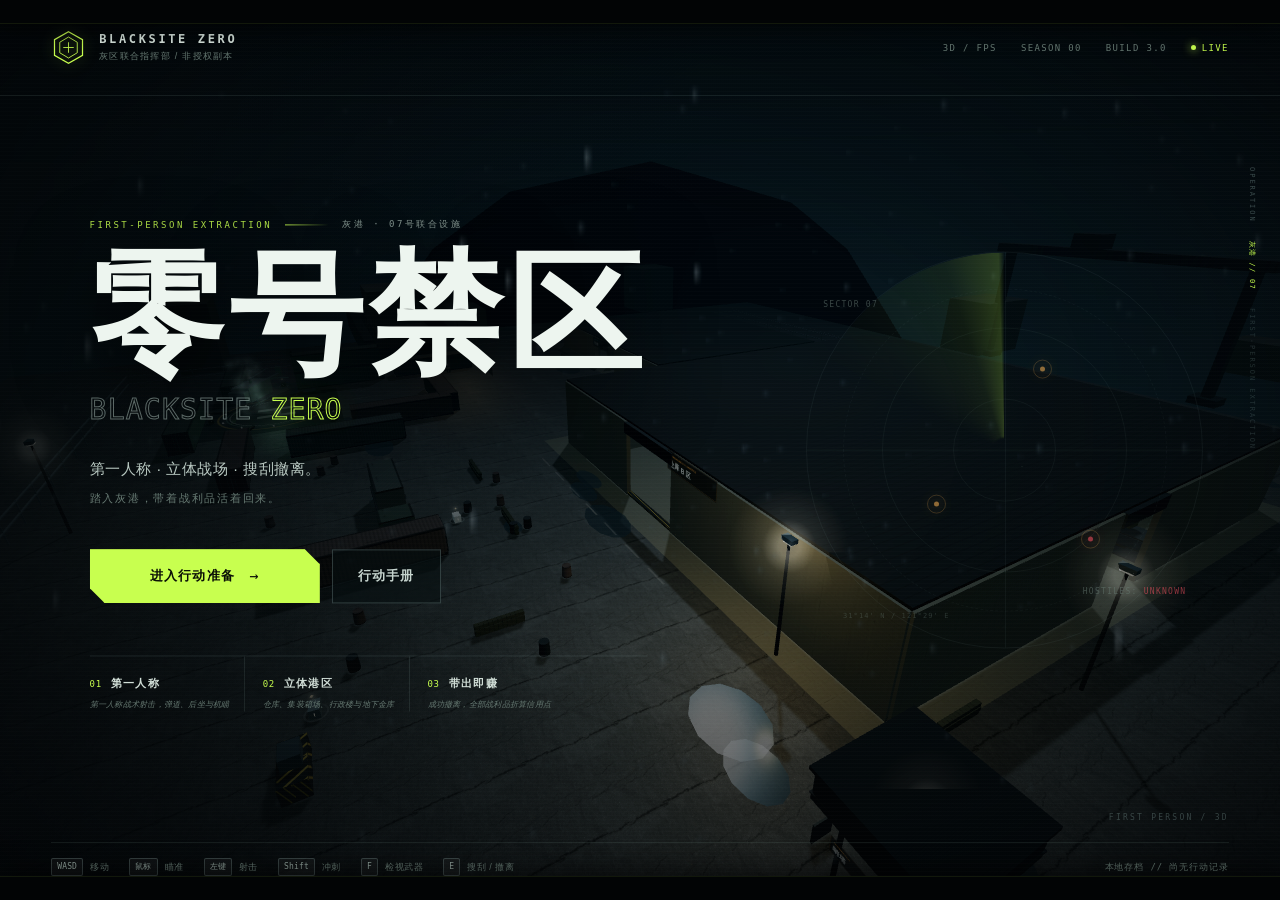
==== index.html @ 41e9b39b "Deploy BLACKSITE ZERO static site to jimmylrb/sajiaozhou" ====
<!DOCTYPE html>
<html lang="zh-CN">
<head>
<meta charset="UTF-8">
<meta name="viewport" content="width=device-width, initial-scale=1.0, maximum-scale=1.0, user-scalable=no">
<title>零号禁区 // BLACKSITE ZERO</title>
<style>
:root{
  --bg:#05080a; --bg2:#081014; --panel:rgba(10,18,21,.88); --panel2:rgba(14,24,27,.92);
  --line:rgba(157,190,184,.14); --line2:rgba(157,190,184,.26);
  --ink:#e7efea; --dim:#94a69f; --dim2:#667972;
  --acid:#c8ff4f; --acid-dim:#86a838; --amber:#ffb454; --cyan:#67e8ff; --red:#ff5364; --violet:#b9a0ff;
  --font:"PingFang SC","Hiragino Sans GB","Microsoft YaHei",-apple-system,sans-serif;
  --mono:"SFMono-Regular","Cascadia Mono","Roboto Mono",Menlo,monospace;
}
*{box-sizing:border-box;margin:0;padding:0}
html,body{width:100%;height:100%;overflow:hidden;background:var(--bg);color:var(--ink);font-family:var(--font);-webkit-font-smoothing:antialiased}
body{user-select:none;-webkit-user-select:none}
button{font:inherit;color:inherit;background:none;border:0;cursor:pointer}
kbd{font-family:var(--mono);font-size:10px;line-height:1;padding:5px 6px;border:1px solid var(--line2);background:rgba(255,255,255,.045);border-radius:2px;color:#c4d2cc;letter-spacing:.02em;display:inline-block}
em{font-style:normal}
b{font-weight:600}
canvas#game{position:fixed;inset:0;width:100%;height:100%;display:block;background:#05080a}
.vignette{position:fixed;inset:0;pointer-events:none;z-index:5;background:radial-gradient(ellipse at 50% 48%,transparent 35%,rgba(2,5,7,.28) 68%,rgba(2,5,7,.82) 100%)}
.grain{position:fixed;inset:0;pointer-events:none;z-index:6;opacity:.15;background-image:repeating-linear-gradient(0deg,rgba(255,255,255,.018) 0 1px,transparent 1px 3px);mix-blend-mode:overlay}
#damage-flash{position:fixed;inset:0;z-index:4;pointer-events:none;opacity:0;background:radial-gradient(ellipse at center,transparent 25%,rgba(255,35,60,.55) 100%);transition:opacity .12s}
.screen{position:fixed;inset:0;z-index:10;opacity:0;visibility:hidden;transition:opacity .35s ease,visibility .35s;overflow:hidden}
.screen.active{opacity:1;visibility:visible}
.btn{position:relative;display:inline-flex;align-items:center;justify-content:center;gap:14px;padding:15px 25px;font-size:13px;font-weight:700;letter-spacing:.1em;border:1px solid var(--line2);transition:all .18s ease;text-transform:uppercase}
.btn b{font-family:var(--mono);font-weight:400;font-size:15px;transition:transform .2s}
.btn:hover b{transform:translateX(4px)}
.btn-primary{background:var(--acid);color:#0a1006;border-color:var(--acid);clip-path:polygon(0 0,calc(100% - 15px) 0,100% 15px,100% 100%,15px 100%,0 calc(100% - 15px));box-shadow:0 0 30px rgba(200,255,79,.13)}
.btn-primary:hover{background:#ddff86;box-shadow:0 0 42px rgba(200,255,79,.25)}
.btn-primary:disabled{background:#263320;color:#68795e;border-color:#36452d;cursor:not-allowed;box-shadow:none;clip-path:none}
.btn-primary:disabled b{transform:none}
.btn-ghost{background:rgba(8,15,18,.6);border-color:var(--line2);color:#c6d4ce}
.btn-ghost:hover{border-color:var(--acid);color:var(--acid);background:rgba(200,255,79,.05)}
.btn-danger{background:rgba(255,83,100,.07);border-color:rgba(255,83,100,.35);color:#ff8f9a}
.btn-danger:hover{background:rgba(255,83,100,.16);border-color:var(--red)}
.text-btn{font-size:11px;color:var(--dim2);border-bottom:1px dashed rgba(131,150,144,.3);padding-bottom:2px}
.text-btn:hover{color:var(--red);border-color:var(--red)}

/* ================= TITLE ================= */
#screen-title{background:radial-gradient(ellipse at 62% 40%,rgba(7,14,17,.03),rgba(4,7,9,.5) 62%,rgba(3,5,7,.88));z-index:20}
.title-top{position:absolute;top:0;left:0;right:0;display:flex;justify-content:space-between;align-items:center;padding:30px 4vw;border-bottom:1px solid rgba(157,190,184,.1);z-index:2}
.brand{display:flex;gap:13px;align-items:center}
.brand-mark{width:35px;height:35px;color:var(--acid);flex:none;filter:drop-shadow(0 0 8px rgba(200,255,79,.35))}
.brand b{display:block;font-family:var(--mono);font-size:12px;letter-spacing:.22em;color:#dbe8e1}
.brand span{display:block;font-size:9px;letter-spacing:.14em;color:var(--dim2);margin-top:4px}
.brand.small .brand-mark{width:28px;height:28px}
.brand.small b{font-family:var(--font);font-size:15px;letter-spacing:.08em}
.title-meta{display:flex;gap:24px;font-family:var(--mono);font-size:9px;letter-spacing:.15em;color:var(--dim2);align-items:center}
.title-meta .live-dot{color:var(--acid);display:flex;gap:6px;align-items:center}
.title-meta .live-dot:before{content:"";width:5px;height:5px;border-radius:50%;background:var(--acid);box-shadow:0 0 8px var(--acid);animation:blink 1.4s infinite}
@keyframes blink{50%{opacity:.25}}
.title-wrap{position:absolute;left:7vw;top:50%;transform:translateY(-47%);z-index:2;max-width:900px}
.eyebrow{display:flex;align-items:center;gap:13px;font-family:var(--mono);font-size:9px;letter-spacing:.28em;color:var(--acid);margin-bottom:26px;opacity:.9}
.eyebrow i{width:44px;height:1px;background:linear-gradient(90deg,var(--acid),transparent)}
.eyebrow span:last-child{color:var(--dim)}
h1{font-size:clamp(68px,10.5vw,158px);line-height:.86;font-weight:900;letter-spacing:.04em;color:#edf5ef;text-shadow:0 20px 80px rgba(0,0,0,.8);animation:titleIn .9s cubic-bezier(.16,1,.3,1) both}
@keyframes titleIn{from{opacity:0;transform:translateY(26px);letter-spacing:.12em}to{opacity:1;transform:none;letter-spacing:.04em}}
.title-en{margin-top:20px;font-family:var(--mono);font-size:clamp(14px,2.2vw,30px);letter-spacing:.55em;color:transparent;-webkit-text-stroke:1px rgba(201,224,214,.44);white-space:nowrap;animation:titleIn .9s .1s cubic-bezier(.16,1,.3,1) both}
.title-en em{-webkit-text-stroke:1px var(--acid);color:transparent;text-shadow:0 0 30px rgba(200,255,79,.15)}
.tagline{margin-top:29px;font-size:15px;line-height:1.9;color:#b9c9c2;letter-spacing:.12em;animation:titleIn .8s .18s both}
.tagline span{font-size:11px;color:var(--dim2);letter-spacing:.16em}
.title-cta{display:flex;gap:12px;margin-top:37px;animation:titleIn .8s .26s both}
.title-cta .btn-primary{padding:17px 30px;min-width:230px}
.title-pillars{display:flex;gap:0;margin-top:52px;border-top:1px solid rgba(157,190,184,.12);animation:titleIn .8s .36s both}
.title-pillars div{position:relative;padding:17px 26px 0 18px;min-width:175px;border-left:1px solid rgba(157,190,184,.12)}
.title-pillars div:first-child{border-left:0;padding-left:0}
.title-pillars b{font-family:var(--mono);font-size:9px;color:var(--acid);margin-right:9px;font-weight:400}
.title-pillars span{font-size:11px;letter-spacing:.12em;color:#d1ded7;font-weight:600}
.title-pillars i{display:block;font-size:9px;line-height:1.65;color:var(--dim2);margin-top:7px;letter-spacing:.03em;max-width:160px}
.radar-deco{position:absolute;right:6vw;top:50%;width:min(31vw,430px);aspect-ratio:1;transform:translateY(-50%);border:1px solid rgba(157,190,184,.12);border-radius:50%;z-index:1;opacity:.9}
.radar-deco:after{content:"";position:absolute;inset:9%;border:1px dashed rgba(157,190,184,.09);border-radius:50%}
.radar-ring{position:absolute;border:1px solid rgba(157,190,184,.1);border-radius:50%}
.radar-ring.r1{inset:19%}.radar-ring.r2{inset:37%}.radar-ring.r3{inset:54%}
.radar-cross{position:absolute;inset:0}
.radar-cross:before,.radar-cross:after{content:"";position:absolute;background:rgba(157,190,184,.1)}
.radar-cross:before{left:50%;top:0;bottom:0;width:1px}
.radar-cross:after{top:50%;left:0;right:0;height:1px}
.radar-sweep{position:absolute;inset:0;border-radius:50%;background:conic-gradient(from 0deg,transparent 0 82%,rgba(200,255,79,.12) 95%,rgba(200,255,79,.35) 99.5%,transparent 100%);animation:sweep 7s linear infinite;mask-image:radial-gradient(circle,transparent 4%,#000 5%)}
@keyframes sweep{to{transform:rotate(360deg)}}
.radar-blip{position:absolute;width:5px;height:5px;background:var(--amber);border-radius:50%;box-shadow:0 0 14px var(--amber);animation:blip 3.4s infinite}
.radar-blip:after{content:"";position:absolute;inset:-7px;border:1px solid rgba(255,180,84,.35);border-radius:50%;animation:blipRing 3.4s infinite}
.radar-blip.b1{left:59%;top:29%}.radar-blip.b2{left:32%;top:63%;animation-delay:1.2s}.radar-blip.b3{left:71%;top:72%;animation-delay:2.1s;background:var(--red);box-shadow:0 0 14px var(--red)}
@keyframes blip{0%,12%{opacity:1}30%,100%{opacity:.15}}
@keyframes blipRing{0%{transform:scale(.4);opacity:1}70%,100%{transform:scale(1.9);opacity:0}}
.radar-label{position:absolute;font-family:var(--mono);font-size:8px;letter-spacing:.16em;color:var(--dim2)}
.radar-label.l1{top:12%;left:4%}.radar-label.l2{bottom:13%;right:4%}.radar-label.l2 b{color:var(--red);font-weight:400}.radar-label.l3{bottom:7%;left:9%;font-size:7px;opacity:.65}
.title-bottom{position:absolute;left:4vw;right:4vw;bottom:24px;display:flex;justify-content:space-between;align-items:center;border-top:1px solid rgba(157,190,184,.1);padding-top:15px;z-index:2}
.controls-line{display:flex;gap:20px;font-size:9px;color:var(--dim2);align-items:center;letter-spacing:.06em}
.controls-line span{display:flex;align-items:center;gap:7px}
.controls-line kbd{font-size:8px;padding:4px 5px;color:var(--dim)}
.title-save{font-family:var(--mono);font-size:9px;color:var(--dim2);letter-spacing:.1em}
.title-save b{color:var(--acid);font-weight:500}

/* ================= HUB ================= */
#screen-hub{background:linear-gradient(110deg,rgba(4,8,10,.9),rgba(4,8,10,.68) 48%,rgba(4,8,10,.88));z-index:15;display:flex;flex-direction:column;padding:0 3.2vw}
#screen-hub:before{content:"";position:absolute;inset:0;background:radial-gradient(ellipse at 60% 25%,rgba(200,255,79,.035),transparent 50%);pointer-events:none}
.hub-head{display:flex;align-items:center;justify-content:space-between;height:78px;border-bottom:1px solid var(--line);flex:none;position:relative;z-index:2}
.resources{display:flex;gap:34px;align-items:center}
.res{display:flex;align-items:baseline;gap:7px;position:relative;padding-left:16px}
.res:before{content:"";position:absolute;left:0;top:50%;transform:translateY(-50%);width:3px;height:19px;background:var(--acid);opacity:.55}
.res span{font-size:9px;color:var(--dim2);letter-spacing:.13em;margin-right:3px}
.res b{font-family:var(--mono);font-size:19px;font-weight:500;color:#e4eee7;letter-spacing:.02em}
.res em{font-size:9px;color:var(--acid);font-family:var(--mono)}
.hub-actions{display:flex;gap:8px}
.icon-btn{font-size:10px;letter-spacing:.08em;color:var(--dim);padding:9px 12px;border:1px solid var(--line);background:rgba(255,255,255,.025);transition:.2s}
.icon-btn span{color:var(--acid);font-family:var(--mono);margin-right:3px}
.icon-btn:hover{color:var(--ink);border-color:var(--line2);background:rgba(255,255,255,.05)}
.hub-main{flex:1;display:grid;grid-template-columns:1.06fr 1.26fr .94fr;gap:14px;padding:16px 0 10px;max-width:1640px;width:100%;margin:0 auto;min-height:0;position:relative;z-index:2}
.panel{background:linear-gradient(150deg,rgba(12,21,24,.88),rgba(6,12,15,.9));border:1px solid var(--line);position:relative;min-height:0;display:flex;flex-direction:column}
.panel:before,.panel:after{content:"";position:absolute;width:13px;height:13px;border-color:rgba(200,255,79,.4);border-style:solid;pointer-events:none;z-index:3}
.panel:before{top:-1px;left:-1px;border-width:1px 0 0 1px}
.panel:after{bottom:-1px;right:-1px;border-width:0 1px 1px 0}
.panel-head{height:46px;display:flex;align-items:center;padding:0 16px;border-bottom:1px solid var(--line);gap:10px;flex:none;background:rgba(255,255,255,.015)}
.panel-head .idx{font-family:var(--mono);font-size:8px;color:var(--acid);border:1px solid rgba(200,255,79,.25);padding:4px 5px;line-height:1}
.panel-head h2{font-size:13px;letter-spacing:.12em;font-weight:600}
.panel-head .en{margin-left:auto;font-family:var(--mono);font-size:8px;letter-spacing:.18em;color:var(--dim2)}
.panel-body{padding:15px 16px;overflow:auto;flex:1;min-height:0;scrollbar-width:thin;scrollbar-color:rgba(200,255,79,.2) transparent}
.panel-body::-webkit-scrollbar{width:3px}.panel-body::-webkit-scrollbar-thumb{background:rgba(200,255,79,.2)}
.field-label{display:flex;justify-content:space-between;align-items:center;font-size:9px;letter-spacing:.14em;color:#a5b6b0;margin:3px 0 9px}
.field-label:not(:first-child){margin-top:16px}
.field-label span{font-size:8px;color:var(--dim2);letter-spacing:.02em}
.weapon-grid{display:grid;grid-template-columns:1fr 1fr;gap:6px}
.weapon-card{position:relative;text-align:left;padding:10px 10px 8px;border:1px solid var(--line);background:rgba(255,255,255,.018);transition:.18s;overflow:hidden}
.weapon-card:hover{border-color:var(--line2);background:rgba(255,255,255,.04)}
.weapon-card.sel{border-color:rgba(200,255,79,.55);background:linear-gradient(135deg,rgba(200,255,79,.08),rgba(200,255,79,.015))}
.weapon-card.sel:before{content:"";position:absolute;left:0;top:0;bottom:0;width:2px;background:var(--acid)}
.wc-svg{height:28px;display:flex;align-items:center;margin-bottom:4px;color:#8fa39a}
.weapon-card.sel .wc-svg{color:var(--acid)}
.wc-svg svg{width:78px;height:26px}
.weapon-card .wname{display:flex;justify-content:space-between;align-items:baseline;font-size:11px;font-weight:600;letter-spacing:.03em}
.weapon-card .wname em{font-family:var(--mono);font-size:8px;color:var(--dim2);font-weight:400}
.weapon-card .wstats{display:flex;gap:10px;margin-top:5px;font-family:var(--mono);font-size:8px;color:var(--dim2)}
.weapon-card .wstats b{color:#bccbc4;font-weight:500}
.weapon-card .wcost{position:absolute;top:7px;right:7px;font-family:var(--mono);font-size:8px;color:var(--dim2)}
.weapon-card.sel .wcost{color:var(--acid)}
.armor-grid{display:grid;grid-template-columns:repeat(4,1fr);gap:5px}
.armor-card{text-align:left;padding:8px 7px;border:1px solid var(--line);background:rgba(255,255,255,.018);transition:.18s}
.armor-card:hover{border-color:var(--line2)}
.armor-card.sel{border-color:rgba(103,232,255,.45);background:rgba(103,232,255,.055)}
.armor-card b{display:block;font-size:9px;font-weight:600;letter-spacing:.04em;margin-bottom:4px;white-space:nowrap}
.armor-card span{display:block;font-family:var(--mono);font-size:8px;color:var(--dim2)}
.armor-card em{display:block;font-family:var(--mono);font-size:8px;color:var(--amber);margin-top:5px;font-style:normal}
.armor-card.sel em{color:#ffd08c}
.consumables{border-top:1px solid rgba(157,190,184,.08);border-bottom:1px solid rgba(157,190,184,.08)}
.cons-row{display:flex;align-items:center;gap:9px;padding:8px 0}
.cons-row + .cons-row{border-top:1px dashed rgba(157,190,184,.08)}
.cons-ico{width:26px;height:26px;display:flex;align-items:center;justify-content:center;font-size:13px;border:1px solid;flex:none}
.cons-ico.med{color:var(--acid);border-color:rgba(200,255,79,.3);background:rgba(200,255,79,.06)}
.cons-ico.nade{color:var(--amber);border-color:rgba(255,180,84,.3);background:rgba(255,180,84,.06)}
.cons-info{flex:1}
.cons-info b{display:block;font-size:10px;font-weight:600;letter-spacing:.05em}
.cons-info span{display:block;font-size:8px;color:var(--dim2);margin-top:2px}
.cons-row > em{font-family:var(--mono);font-size:8px;color:var(--dim2);width:32px;text-align:right}
.stepper{display:flex;align-items:center;border:1px solid var(--line);height:25px}
.stepper button{width:23px;height:23px;color:var(--dim);font-size:13px;line-height:1;transition:.15s}
.stepper button:hover{color:var(--acid);background:rgba(200,255,79,.07)}
.stepper b{width:22px;text-align:center;font-family:var(--mono);font-size:10px;border-left:1px solid var(--line);border-right:1px solid var(--line);line-height:23px}
.deposit-line{margin-top:13px;display:flex;align-items:baseline;gap:8px;flex-wrap:wrap;padding:9px 10px;background:rgba(255,180,84,.035);border:1px solid rgba(255,180,84,.14)}
.deposit-line span{font-size:9px;color:#b7a88e;letter-spacing:.08em}
.deposit-line b{font-family:var(--mono);font-size:16px;color:var(--amber);font-weight:500}
.deposit-line small{margin-left:auto;font-size:8px;color:var(--dim2);letter-spacing:.02em}
.panel-intro{font-size:9px;line-height:1.7;color:var(--dim2);margin-bottom:11px;letter-spacing:.02em}
.upgrade-list{display:flex;flex-direction:column;gap:5px}
.upgrade{display:flex;align-items:center;gap:10px;padding:10px 9px;border:1px solid var(--line);background:rgba(255,255,255,.016);transition:.18s}
.upgrade:hover{border-color:var(--line2);background:rgba(255,255,255,.03)}
.up-ico{width:30px;height:30px;flex:none;display:flex;align-items:center;justify-content:center;border:1px solid rgba(103,232,255,.22);color:var(--cyan);background:rgba(103,232,255,.04);font-family:var(--mono);font-size:13px}
.up-info{flex:1;min-width:0}
.up-name{display:flex;align-items:center;gap:8px;font-size:10px;font-weight:600;letter-spacing:.06em}
.pips{display:flex;gap:3px}.pips i{width:13px;height:3px;background:rgba(255,255,255,.12)}.pips i.on{background:var(--acid);box-shadow:0 0 6px rgba(200,255,79,.3)}
.up-desc{font-size:8px;color:var(--dim2);margin-top:4px;line-height:1.5;white-space:nowrap;overflow:hidden;text-overflow:ellipsis}
.up-buy{font-family:var(--mono);font-size:9px;padding:7px 8px;border:1px solid rgba(200,255,79,.28);color:var(--acid);background:rgba(200,255,79,.045);min-width:53px;transition:.18s}
.up-buy:hover:not(:disabled){background:var(--acid);color:#081005}
.up-buy:disabled{color:var(--dim2);border-color:var(--line);background:none;cursor:not-allowed}
.market-note{display:flex;gap:9px;margin-top:12px;padding:10px;border-left:2px solid rgba(255,180,84,.4);background:rgba(255,180,84,.035)}
.scan-ico{color:var(--amber);font-size:14px;line-height:1.2}
.market-note p{font-size:8px;line-height:1.7;color:var(--dim);letter-spacing:.02em}
.market-note b{color:var(--amber);display:block;font-size:9px;letter-spacing:.06em;margin-bottom:2px}
.record-grid{display:grid;grid-template-columns:repeat(4,1fr);gap:1px;margin-top:12px;background:var(--line);border:1px solid var(--line)}
.record-grid div{background:#0a1215;padding:8px 7px}
.record-grid span{display:block;font-size:7px;color:var(--dim2);letter-spacing:.06em;margin-bottom:4px}
.record-grid b{font-family:var(--mono);font-size:12px;font-weight:500;color:#d3e0da}
.mission-loc{display:flex;align-items:center;gap:9px;padding-bottom:12px;border-bottom:1px solid var(--line)}
.ping{width:7px;height:7px;border-radius:50%;background:var(--red);box-shadow:0 0 0 4px rgba(255,83,100,.1),0 0 12px var(--red);flex:none;animation:blink 1.8s infinite}
.mission-loc div{flex:1}
.mission-loc b{display:block;font-size:12px;letter-spacing:.05em}
.mission-loc span{display:block;font-size:8px;color:var(--dim2);margin-top:3px}
.mission-loc em{font-family:var(--mono);font-size:8px;color:var(--red);border:1px solid rgba(255,83,100,.3);padding:4px 5px;letter-spacing:.08em}
.mission-radar{position:relative;height:150px;margin-top:11px;border:1px solid var(--line);background:radial-gradient(circle at 54% 48%,rgba(200,255,79,.07),transparent 55%),#081013;overflow:hidden}
.mr-grid{position:absolute;inset:0;background-image:linear-gradient(rgba(157,190,184,.05) 1px,transparent 1px),linear-gradient(90deg,rgba(157,190,184,.05) 1px,transparent 1px);background-size:18px 18px;mask-image:radial-gradient(circle at center,#000 30%,transparent 88%)}
.mr-ring{position:absolute;left:54%;top:48%;width:100px;height:100px;border:1px solid rgba(200,255,79,.14);border-radius:50%;transform:translate(-50%,-50%);box-shadow:0 0 0 35px rgba(200,255,79,.025)}
.mr-sweep{position:absolute;left:54%;top:48%;width:150px;height:150px;border-radius:50%;transform:translate(-50%,-50%);background:conic-gradient(from 0deg,rgba(200,255,79,.18),transparent 28%);animation:sweep 6s linear infinite}
.mr-mark{position:absolute;font-family:var(--mono);font-size:7px;letter-spacing:.08em;padding:2px 4px;white-space:nowrap}
.mr-mark.m1{left:20%;top:66%;color:var(--cyan);border-left:1px solid var(--cyan)}
.mr-mark.m2{left:52%;top:43%;color:var(--red);border-left:1px solid var(--red)}
.mr-mark.m3{left:73%;top:24%;color:var(--amber);border-left:1px solid var(--amber)}
.mr-player{position:absolute;left:54%;top:48%;width:5px;height:5px;border-radius:50%;background:var(--acid);box-shadow:0 0 9px var(--acid);transform:translate(-50%,-50%)}
.mission-facts{display:grid;grid-template-columns:1fr 1fr;gap:1px;background:var(--line);border:1px solid var(--line);margin-top:11px}
.mission-facts div{background:#091114;padding:8px 9px}
.mission-facts span{display:block;font-size:7px;color:var(--dim2);letter-spacing:.08em}
.mission-facts b{display:block;font-family:var(--mono);font-size:11px;color:#cbd8d2;margin-top:3px;font-weight:500}
.objectives{margin:12px 0 14px}
.objectives > b{font-size:8px;color:var(--dim2);letter-spacing:.14em;display:block;margin-bottom:7px}
.objectives ul{list-style:none}
.objectives li{display:flex;align-items:center;gap:7px;font-size:9px;color:#aebdb7;padding:5px 0;border-bottom:1px dashed rgba(157,190,184,.07);letter-spacing:.02em}
.objectives li i{font-family:var(--mono);font-style:normal;font-size:7px;color:var(--acid);opacity:.65}
.objectives li.opt{color:var(--dim2)}
.objectives li.opt i{color:var(--amber)}
.deploy-btn{width:100%;margin-top:auto;padding:16px 18px;font-size:14px;letter-spacing:.14em;min-height:52px}
.deploy-btn b{font-size:18px}
.deploy-hint{display:flex;justify-content:space-between;margin-top:8px;font-family:var(--mono);font-size:8px;color:var(--dim2)}
.deploy-hint b{color:var(--amber);font-weight:500}
.tiny-note{font-size:8px;color:var(--dim2);line-height:1.6;margin-top:9px;text-align:center}
.tiny-note em{color:var(--amber)}
.hub-footer{height:38px;flex:none;border-top:1px solid var(--line);display:flex;align-items:center;justify-content:space-between;font-family:var(--mono);font-size:8px;color:var(--dim2);letter-spacing:.06em;position:relative;z-index:2}
.hub-keys{display:flex;gap:6px;align-items:center;font-family:var(--font);letter-spacing:.03em}
.hub-keys kbd{padding:2px 4px;font-size:7px}
.hub-footer .text-btn{font-family:var(--font)}

/* ================= HUD ================= */
#hud{position:fixed;inset:0;z-index:8;pointer-events:none;opacity:0;transition:opacity .3s;font-feature-settings:"tnum"}
#hud.show{opacity:1}
.hud-top{position:absolute;top:20px;left:24px;right:24px;display:flex;justify-content:space-between;align-items:flex-start;gap:20px}
.vitals{width:280px;padding:11px 13px 10px;background:linear-gradient(120deg,rgba(5,11,14,.82),rgba(5,11,14,.4));border-left:2px solid rgba(200,255,79,.55);backdrop-filter:blur(6px);clip-path:polygon(0 0,100% 0,100% calc(100% - 9px),calc(100% - 9px) 100%,0 100%)}
.vital-label{display:flex;justify-content:space-between;gap:10px;font-family:var(--mono);font-size:7px;color:var(--dim2);letter-spacing:.08em;margin-bottom:8px}
.vital-label em{font-family:var(--font);font-style:normal;font-size:8px;color:#b2c2ba;letter-spacing:.04em;white-space:nowrap;overflow:hidden;text-overflow:ellipsis}
.vital-row{display:flex;align-items:center;gap:8px;height:14px}
.vital-row > span{font-family:var(--mono);font-size:7px;color:var(--dim2);width:15px}
.vital-row b{font-family:var(--mono);font-size:9px;font-weight:500;color:#c8d5cf;width:29px;text-align:right}
.bar{flex:1;height:5px;background:rgba(255,255,255,.07);overflow:hidden;position:relative}
.bar i{display:block;height:100%;transform-origin:left;transition:transform .18s ease,background .2s}
.bar.hp i{background:linear-gradient(90deg,#7eea55,var(--acid));box-shadow:0 0 10px rgba(200,255,79,.5)}
.bar.ar i{background:linear-gradient(90deg,#299fc1,var(--cyan));box-shadow:0 0 10px rgba(103,232,255,.4)}
.bar.low i{background:linear-gradient(90deg,#ff8b4f,var(--red));box-shadow:0 0 10px rgba(255,83,100,.5)}
.dash-line{display:flex;align-items:center;gap:7px;margin-top:5px;padding-top:5px;border-top:1px solid rgba(157,190,184,.08)}
.dash-line>span{font-family:var(--mono);font-size:6px;color:var(--dim2);width:15px;letter-spacing:.04em}
.dash-line b{font-family:var(--mono);font-size:7px;font-weight:400;color:var(--acid);width:29px;text-align:right}
.dash-track{flex:1;height:2px;background:rgba(255,255,255,.07);overflow:hidden}
.dash-track i{display:block;height:100%;background:var(--acid);transform-origin:left;transition:transform .1s linear}
.timer-block{text-align:center;padding-top:2px;min-width:190px}
.timer-block > span{display:block;font-family:var(--mono);font-size:7px;letter-spacing:.18em;color:var(--dim2)}
.timer-block > b{display:block;font-family:var(--mono);font-size:31px;font-weight:400;letter-spacing:.09em;line-height:1.15;color:#e9f1ec;text-shadow:0 2px 20px rgba(0,0,0,.8)}
.timer-block > b.warn{color:var(--red);animation:blink .8s infinite}
.timer-line{height:2px;background:rgba(255,255,255,.08);margin:5px auto 6px;width:150px;overflow:hidden}
.timer-line i{display:block;height:100%;background:var(--acid);transform-origin:left;transition:transform .2s}
.timer-block > em{display:block;font-size:8px;letter-spacing:.12em;color:var(--amber);font-family:var(--mono)}
.minimap-wrap{width:200px;background:rgba(5,11,14,.7);border:1px solid var(--line);padding:6px;backdrop-filter:blur(6px)}
.mini-head{display:flex;justify-content:space-between;font-family:var(--mono);font-size:7px;color:var(--dim2);padding:0 1px 5px;letter-spacing:.04em}
.mini-head em{font-style:normal;color:var(--amber)}
#minimap{width:186px;height:186px;display:block;background:#060c0f}
.mini-legend{display:flex;gap:11px;padding-top:5px;font-size:7px;color:var(--dim2);font-family:var(--mono)}
.mini-legend span{display:flex;align-items:center;gap:4px}
.mini-legend span:before{content:"";width:4px;height:4px;border-radius:50%}
.lg-player:before{background:var(--acid)}.lg-loot:before{background:var(--cyan)}.lg-exit:before{background:var(--amber)}
.boss-bar{position:absolute;top:120px;left:50%;transform:translateX(-50%) translateY(-8px);width:min(480px,52vw);opacity:0;transition:.3s;pointer-events:none}
.boss-bar.show{opacity:1;transform:translateX(-50%)}
.boss-head{display:flex;align-items:baseline;gap:9px;font-family:var(--mono);font-size:7px;letter-spacing:.1em;color:var(--dim2);margin-bottom:4px}
.boss-head b{font-family:var(--font);font-size:10px;color:#ffbdc2;letter-spacing:.1em}
.boss-head em{margin-left:auto;font-style:normal;color:var(--red)}
.boss-track{height:5px;background:rgba(255,255,255,.09);position:relative;overflow:hidden}
.boss-track i{display:block;height:100%;width:100%;background:linear-gradient(90deg,#a10f28,var(--red));transform-origin:left;box-shadow:0 0 14px rgba(255,83,100,.5);transition:transform .2s}
.toasts{position:absolute;left:26px;top:126px;display:flex;flex-direction:column;gap:5px;max-width:300px}
.toast{display:flex;align-items:center;gap:9px;padding:7px 10px;background:rgba(5,12,15,.82);border-left:2px solid var(--tier,#c8ff4f);backdrop-filter:blur(4px);animation:toastIn .25s ease both;font-size:9px;letter-spacing:.02em}
.toast.out{animation:toastOut .3s ease both}
.toast b{font-family:var(--mono);font-size:8px;color:var(--tier,#c8ff4f);font-weight:500;margin-left:auto}
.toast .tico{font-family:var(--mono);font-size:10px;color:var(--tier,#c8ff4f)}
.toast span{color:#cfdad5}
.toast.sys{border-left-color:var(--cyan)}.toast.sys .tico,.toast.sys b{color:var(--cyan)}
.toast.bad{border-left-color:var(--red)}.toast.bad .tico,.toast.bad b{color:var(--red)}
@keyframes toastIn{from{opacity:0;transform:translateX(-12px)}to{opacity:1;transform:none}}
@keyframes toastOut{to{opacity:0;transform:translateX(-12px)}}
.announce{position:absolute;top:23%;left:50%;transform:translate(-50%,-8px);text-align:center;opacity:0;transition:.35s;pointer-events:none;min-width:300px}
.announce.show{opacity:1;transform:translate(-50%,0)}
.announce span{display:block;font-family:var(--mono);font-size:8px;letter-spacing:.35em;color:var(--acid);margin-bottom:6px}
.announce b{display:block;font-size:20px;letter-spacing:.12em;font-weight:700;color:#e8f1ec;text-shadow:0 4px 30px #000}
.announce:after{content:"";display:block;width:70px;height:1px;background:linear-gradient(90deg,transparent,var(--acid),transparent);margin:10px auto 0}
.extract-edge{position:absolute;right:31px;top:318px;display:flex;align-items:center;gap:7px;font-family:var(--mono);font-size:8px;color:var(--amber);opacity:0;transition:.3s}
.extract-edge.show{opacity:.95}
.extract-edge .arrow{font-size:8px;transform-origin:center;display:inline-block}
.extract-edge b{font-weight:400;letter-spacing:.08em}
.extract-edge em{font-style:normal;color:rgba(255,180,84,.6);border-left:1px solid rgba(255,180,84,.2);padding-left:7px}
.hud-bottom{position:absolute;left:24px;right:24px;bottom:28px;display:flex;justify-content:space-between;align-items:flex-end;gap:18px}
.weapon-card{width:260px;padding:12px 14px 10px;background:linear-gradient(160deg,rgba(5,11,14,.88),rgba(5,11,14,.55));border:1px solid var(--line);backdrop-filter:blur(8px);position:relative;clip-path:polygon(0 0,100% 0,100% calc(100% - 12px),calc(100% - 12px) 100%,0 100%)}
.weapon-card:before{content:"";position:absolute;left:0;top:0;width:30px;height:2px;background:var(--acid)}
.wc-top{display:flex;justify-content:space-between;font-family:var(--mono);font-size:7px;color:var(--dim2);letter-spacing:.08em}
.wc-top em{font-style:normal;color:var(--acid)}
.wc-name{font-size:12px;letter-spacing:.06em;margin-top:3px;font-weight:600}
.wc-ammo{display:flex;align-items:baseline;gap:4px;margin-top:1px}
.wc-ammo b{font-family:var(--mono);font-size:34px;font-weight:400;letter-spacing:.02em;line-height:1.15}
.wc-ammo span{color:var(--dim2);font-family:var(--mono);font-size:11px}
.wc-ammo em{font-family:var(--mono);font-size:14px;font-style:normal;color:var(--dim)}
.reload-bar{height:2px;background:rgba(255,255,255,.07);margin:4px 0 9px;overflow:hidden;opacity:0;transition:opacity .15s}
.reload-bar.show{opacity:1}
.reload-bar i{display:block;height:100%;background:var(--acid);transform-origin:left;transform:scaleX(0)}
.wc-keys{display:flex;gap:6px;border-top:1px solid rgba(157,190,184,.09);padding-top:7px}
.slot-key{flex:1;display:flex;align-items:center;gap:5px;font-size:8px;color:var(--dim2)}
.slot-key kbd{padding:2px 4px;font-size:7px}
.slot-key b{margin-left:auto;font-family:var(--mono);font-size:9px;color:#cbd8d2;font-weight:500}
.slot-key.empty{opacity:.35}
.interact{position:absolute;left:50%;bottom:128px;transform:translateX(-50%) translateY(6px);display:flex;align-items:center;gap:10px;padding:9px 13px 9px 9px;background:rgba(5,12,15,.9);border:1px solid var(--line2);opacity:0;transition:.18s;backdrop-filter:blur(8px);min-width:240px;pointer-events:none}
.interact.show{opacity:1;transform:translateX(-50%) translateY(0)}
.interact-key kbd{width:30px;height:30px;display:flex;align-items:center;justify-content:center;font-size:12px;border-color:var(--acid);color:var(--acid);background:rgba(200,255,79,.08)}
.interact-body{flex:1}
.interact-body b{display:block;font-size:10px;letter-spacing:.04em}
.interact-body > span{display:block;font-size:8px;color:var(--dim2);margin-top:2px}
.interact-track{height:2px;background:rgba(255,255,255,.08);margin-top:5px;overflow:hidden}
.interact-track i{display:block;height:100%;background:var(--acid);transform-origin:left;transform:scaleX(0)}
.bag-panel{width:294px;padding:9px 10px 7px;background:rgba(5,11,14,.82);border:1px solid var(--line);backdrop-filter:blur(8px)}
.bag-head{display:flex;justify-content:space-between;align-items:baseline;font-size:8px;color:var(--dim2);letter-spacing:.08em;margin-bottom:6px}
.bag-head em{font-style:normal;font-family:var(--mono);color:var(--dim);margin-left:4px}
.bag-head > b{font-family:var(--mono);font-size:14px;color:var(--acid);font-weight:500;letter-spacing:.02em}
.bag-head > b span{font-size:14px}
.bag-slots{display:flex;gap:4px}
.bag-slot{flex:1;aspect-ratio:1;max-height:34px;background:rgba(255,255,255,.035);border:1px solid rgba(255,255,255,.06);display:flex;align-items:center;justify-content:center;font-family:var(--mono);font-size:10px;color:var(--tier,#5b6d68);position:relative}
.bag-slot.filled{border-color:color-mix(in srgb,var(--tier) 38%,transparent);background:color-mix(in srgb,var(--tier) 8%,transparent);text-shadow:0 0 8px color-mix(in srgb,var(--tier) 60%,transparent)}
.bag-slot:after{content:"";position:absolute;bottom:2px;left:2px;right:2px;height:1px;background:var(--tier,transparent);opacity:.4}
.bag-hint{font-size:7px;color:var(--dim2);margin-top:5px;text-align:right}
.bag-hint kbd{padding:1px 3px;font-size:6px}
.hud-bottomline{position:absolute;left:50%;bottom:8px;transform:translateX(-50%);display:flex;gap:13px;font-family:var(--mono);font-size:7px;color:rgba(131,150,144,.55);white-space:nowrap}
.crosshair-info{position:absolute;pointer-events:none}

/* ================= RESULT ================= */
.result-screen{background:rgba(3,6,8,.82);backdrop-filter:blur(7px);display:flex;align-items:center;justify-content:center;z-index:30;padding:22px}
.result-card{width:min(720px,94vw);max-height:92vh;overflow:auto;background:linear-gradient(160deg,#0b1518,#070d10);border:1px solid var(--line2);position:relative;animation:resultIn .5s cubic-bezier(.16,1,.3,1)}
@keyframes resultIn{from{opacity:0;transform:translateY(18px) scale(.985)}to{opacity:1;transform:none}}
.result-stripe{height:3px;background:linear-gradient(90deg,var(--acid),rgba(200,255,79,.1) 55%,transparent)}
.result-card.fail .result-stripe{background:linear-gradient(90deg,var(--red),rgba(255,83,100,.1) 55%,transparent)}
.result-head{padding:24px 28px 20px;border-bottom:1px solid var(--line);position:relative}
.result-head:after{content:"07";position:absolute;right:24px;top:17px;font-family:var(--mono);font-size:62px;line-height:1;color:rgba(255,255,255,.025);font-weight:700}
.result-kicker{font-family:var(--mono);font-size:8px;letter-spacing:.3em;color:var(--acid)}
.result-card.fail .result-kicker{color:var(--red)}
.result-head h2{font-size:34px;letter-spacing:.12em;margin:7px 0 4px;font-weight:800}
.result-head p{font-size:10px;color:var(--dim);letter-spacing:.06em}
.result-main{display:flex;padding:22px 28px;border-bottom:1px solid var(--line);gap:30px;align-items:center}
.result-value{flex:1}
.result-value > span{display:block;font-size:9px;color:var(--dim2);letter-spacing:.12em}
.result-value > b{display:block;font-family:var(--mono);font-size:38px;font-weight:400;color:var(--acid);line-height:1.2;margin:4px 0 3px}
.result-card.fail .result-value > b{color:var(--red)}
.result-value > b em{font-style:normal}
.result-value small{font-size:8px;color:var(--dim2);letter-spacing:.04em}
.result-stats{display:grid;grid-template-columns:1fr 1fr;gap:10px 22px;border-left:1px solid var(--line);padding-left:26px}
.result-stats span{display:block;font-size:8px;color:var(--dim2);letter-spacing:.08em}
.result-stats b{display:block;font-family:var(--mono);font-size:14px;font-weight:500;color:#d4e0da;margin-top:2px}
.result-loot{padding:18px 28px 8px}
.result-loot-head{display:flex;justify-content:space-between;font-size:8px;color:var(--dim2);letter-spacing:.12em;margin-bottom:9px}
.result-loot-head em{font-style:normal;color:var(--amber);letter-spacing:.06em}
.result-list{display:flex;flex-wrap:wrap;gap:5px;min-height:34px;max-height:116px;overflow:auto}
.result-item{display:flex;align-items:center;gap:7px;padding:6px 8px;border:1px solid color-mix(in srgb,var(--tier) 25%,transparent);background:color-mix(in srgb,var(--tier) 5%,transparent);font-size:9px;color:#c6d3cd}
.result-item .ri-ico{font-family:var(--mono);color:var(--tier);font-size:10px}
.result-item b{font-family:var(--mono);font-size:8px;color:var(--tier);font-weight:500;margin-left:4px}
.result-empty{font-size:9px;color:var(--dim2);padding:8px 0}
.result-actions{display:flex;gap:9px;padding:16px 28px 22px}
.result-actions .btn{flex:1}
/* ================= MODALS ================= */
.modal-layer{position:fixed;inset:0;z-index:40;background:rgba(3,6,8,.72);backdrop-filter:blur(6px);display:flex;align-items:center;justify-content:center;opacity:0;visibility:hidden;transition:.22s;padding:20px}
.modal-layer.show{opacity:1;visibility:visible}
.pause-card{width:min(380px,92vw);background:#0a1316;border:1px solid var(--line2);padding:0 0 16px;animation:resultIn .25s ease both}
.pause-body{padding:17px 20px 0}
.pause-fact{display:flex;justify-content:space-between;padding:7px 0;border-bottom:1px dashed var(--line);font-size:9px;color:var(--dim)}
.pause-fact b{font-family:var(--mono);color:#d5e1db;font-weight:500}
.pause-body p{font-size:8px;line-height:1.8;color:var(--dim2);margin:14px 0 16px}
.pause-body .btn{width:100%;margin-bottom:7px;padding:12px 16px;font-size:11px}
.help-card{width:min(760px,94vw);max-height:90vh;overflow:auto;background:#0a1316;border:1px solid var(--line2);padding:0 0 18px;position:relative;animation:resultIn .3s both}
.modal-close{position:absolute;right:12px;top:11px;width:26px;height:26px;color:var(--dim);font-size:20px;line-height:1;z-index:3}
.modal-close:hover{color:var(--red)}
.help-grid{display:grid;grid-template-columns:1fr 1fr;gap:20px;padding:18px 20px}
.help-block b{display:block;font-size:9px;letter-spacing:.12em;color:var(--acid);margin-bottom:7px}
.help-block div{display:flex;align-items:center;gap:9px;padding:5px 0;border-bottom:1px dashed rgba(157,190,184,.08)}
.help-block kbd{min-width:58px;text-align:center;font-size:8px}
.help-block span{font-size:9px;color:#b8c6c0}
.help-block.wide{grid-column:1/-1;border-top:1px solid var(--line);padding-top:14px}
.help-block.wide p{font-size:9px;line-height:1.9;color:var(--dim);margin:2px 0}
.help-block.wide em{color:var(--amber)}
.help-card > .btn{margin:0 20px;width:calc(100% - 40px);padding:12px}
.r-common{color:#a9b8b1}.r-rare{color:#67e8ff}.r-epic{color:#b9a0ff}.r-legend{color:#ffb454}
/* ================= TRANSITIONS ================= */
#wipe{position:fixed;inset:0;z-index:60;background:#040708;display:flex;align-items:center;justify-content:center;opacity:0;visibility:hidden;transition:opacity .35s;pointer-events:none}
#wipe.show{opacity:1;visibility:visible}
.wipe-inner{text-align:center}
.wipe-inner span{display:block;font-family:var(--mono);font-size:8px;letter-spacing:.4em;color:var(--acid);margin-bottom:8px}
.wipe-inner b{display:block;font-size:14px;letter-spacing:.18em;color:#cddad4;font-weight:500}
.wipe-inner i{display:block;width:180px;height:1px;background:rgba(255,255,255,.1);margin:16px auto 0;position:relative;overflow:hidden}
.wipe-inner i:after{content:"";position:absolute;left:-40%;top:0;width:40%;height:100%;background:var(--acid);animation:loadSlide 1s ease infinite}
@keyframes loadSlide{to{left:100%}}
#start-banner{position:fixed;inset:0;z-index:35;display:flex;flex-direction:column;align-items:center;justify-content:center;pointer-events:none;opacity:0;transition:opacity .4s;background:radial-gradient(ellipse at center,rgba(3,7,9,.15),rgba(3,7,9,.5))}
#start-banner.show{opacity:1}
#start-banner span{font-family:var(--mono);font-size:9px;letter-spacing:.34em;color:var(--acid);margin-bottom:10px}
#start-banner b{font-size:clamp(32px,4vw,52px);letter-spacing:.18em;font-weight:800;text-shadow:0 10px 50px #000}
#start-banner em{font-style:normal;font-size:9px;letter-spacing:.15em;color:var(--dim);margin-top:12px}

@media(max-width:1280px){
  .hub-main{grid-template-columns:1fr 1.1fr .9fr}
  .panel-body{padding:12px}
  .radar-deco{opacity:.55}
  .title-pillars div{min-width:150px;padding-right:14px}
  .title-pillars i{font-size:8px}
}
@media(max-width:1080px){
  .hub-main{grid-template-columns:1fr 1fr;overflow:auto}
  .deploy-panel{grid-column:1/-1}
  .deploy-panel .panel-body{display:grid;grid-template-columns:1fr 1fr;gap:0 20px;align-items:start}
  .mission-loc,.mission-radar{grid-column:1}
  .mission-facts{grid-column:1}
  .objectives{grid-column:2;grid-row:2/4;margin-top:0}
  .deploy-btn{grid-column:2;grid-row:5}
  .deploy-hint{grid-column:2;grid-row:6}
  .tiny-note{grid-column:2;grid-row:7}
  .hub-footer .hub-keys{display:none}
  .title-wrap{max-width:760px}
  .title-pillars{display:none}
  .resources{gap:20px}
}
@media(max-width:760px){
  .title-top{padding:18px 20px}.title-meta{display:none}.title-wrap{left:24px;right:24px;top:46%}
  .title-en{letter-spacing:.3em}.title-cta{flex-direction:column;align-items:stretch;max-width:280px}.title-cta .btn{width:100%}
  .radar-deco{display:none}.controls-line{display:none}.title-bottom{justify-content:center}
  .resources .res:nth-child(n+2){display:none}.hub-actions .icon-btn span{display:none}
  .hub-main{grid-template-columns:1fr;overflow:auto}.deploy-panel{grid-column:auto}
  .deploy-panel .panel-body{display:block}.objectives{margin-top:12px}
  .minimap-wrap{width:128px}.mini-legend{display:none}#minimap{width:114px;height:114px}
  .hud-top{left:12px;right:12px;top:12px}.vitals{width:210px}.timer-block{min-width:120px}.timer-block>span{display:none}.timer-block>b{font-size:22px}
  .hud-bottom{left:12px;right:12px;bottom:20px}.bag-panel{width:200px}.weapon-card{width:190px}
  .hud-bottomline{display:none}.boss-bar{top:96px}
  .result-main{flex-direction:column;align-items:flex-start;gap:16px}.result-stats{border-left:0;padding-left:0;width:100%;border-top:1px solid var(--line);padding-top:12px}
  .help-grid{grid-template-columns:1fr}.help-block.wide{grid-column:auto}
}

/* ================= 3D / FPS ADDITIONS ================= */
#compass{display:block;width:300px;height:25px;margin:3px auto 0;opacity:.88}
#crosshair{position:fixed;left:50%;top:50%;width:0;height:0;z-index:9;pointer-events:none;opacity:0;transition:opacity .18s}
#crosshair i{position:absolute;display:block;background:rgba(226,241,233,.92);box-shadow:0 0 4px rgba(0,0,0,.8);transition:transform .12s ease,opacity .12s}
#crosshair .ch-t{width:1px;height:7px;left:0;top:calc(-1 * var(--gap,9px) - 7px)}
#crosshair .ch-b{width:1px;height:7px;left:0;top:var(--gap,9px)}
#crosshair .ch-l{width:7px;height:1px;top:0;left:calc(-1 * var(--gap,9px) - 7px)}
#crosshair .ch-r{width:7px;height:1px;top:0;left:var(--gap,9px)}
#crosshair span{position:absolute;width:2px;height:2px;left:-1px;top:-1px;background:var(--acid);box-shadow:0 0 5px rgba(200,255,79,.6)}
#crosshair.active{opacity:1}
#crosshair.ads{opacity:.28}
#crosshair.ads i{opacity:.55}
#hitmarker{position:fixed;left:50%;top:50%;width:24px;height:24px;margin:-12px 0 0 -12px;z-index:10;pointer-events:none;opacity:0}
#hitmarker:before,#hitmarker:after{content:"";position:absolute;left:11px;top:-2px;width:2px;height:28px;background:#fff;box-shadow:0 0 6px rgba(255,255,255,.8);transform:rotate(45deg) scaleY(.25)}
#hitmarker:after{transform:rotate(-45deg) scaleY(.25)}
#hitmarker.show{animation:hitPop .16s ease both}
#hitmarker.kill:before,#hitmarker.kill:after{background:var(--red)}
@keyframes hitPop{0%{opacity:1;transform:scale(1.25)}100%{opacity:0;transform:scale(.9)}}
#floaters{position:fixed;inset:0;z-index:9;pointer-events:none;overflow:hidden}
.floater{position:absolute;transform:translate(-50%,-50%);font-family:var(--mono);font-weight:600;color:#f2ffe9;text-shadow:0 1px 8px #000,0 0 4px rgba(0,0,0,.8);animation:floatUp .85s ease-out forwards;white-space:nowrap}
.floater.hurt{color:#ff7b86}.floater.head{color:#ffd166;font-size:16px!important}
@keyframes floatUp{0%{opacity:1;margin-top:0}100%{opacity:0;margin-top:-42px}}
#lock-overlay{position:fixed;inset:0;z-index:45;background:rgba(3,7,9,.62);backdrop-filter:blur(7px);display:flex;align-items:center;justify-content:center;opacity:0;visibility:hidden;transition:.22s;cursor:pointer}
#lock-overlay.show{opacity:1;visibility:visible}
.lock-card{text-align:center;padding:30px 44px;border:1px solid rgba(200,255,79,.2);background:rgba(5,12,15,.86);position:relative;min-width:330px}
.lock-card:before,.lock-card:after{content:"";position:absolute;width:18px;height:18px;border:1px solid var(--acid)}
.lock-card:before{left:-1px;top:-1px;border-width:1px 0 0 1px}.lock-card:after{right:-1px;bottom:-1px;border-width:0 1px 1px 0}
.lock-card span{display:block;font-family:var(--mono);font-size:8px;letter-spacing:.3em;color:var(--acid);margin-bottom:10px}
.lock-card b{display:block;font-size:25px;letter-spacing:.14em;color:#edf5ef;margin-bottom:9px}
.lock-card p{font-size:9px;letter-spacing:.08em;color:var(--dim2)}
#loading{position:fixed;inset:0;z-index:70;background:#040708;display:flex;flex-direction:column;align-items:center;justify-content:center;transition:opacity .4s;pointer-events:none}
#loading.hide{opacity:0}
#loading span{font-family:var(--mono);font-size:8px;letter-spacing:.4em;color:var(--acid);margin-bottom:9px}
#loading b{font-size:13px;letter-spacing:.18em;color:#cddad4;font-weight:500}
#loading i{display:block;width:180px;height:1px;background:rgba(255,255,255,.1);margin:16px auto 0;position:relative;overflow:hidden}
#loading i:after{content:"";position:absolute;left:-40%;top:0;width:40%;height:100%;background:var(--acid);animation:loadSlide 1s ease infinite}
.title-meta .live-dot{color:var(--acid)}
#screen-title:after{content:"FIRST PERSON / 3D";position:absolute;right:4vw;bottom:78px;font-family:var(--mono);font-size:8px;letter-spacing:.28em;color:rgba(157,190,184,.3);z-index:2}
#hud .weapon-card{backdrop-filter:blur(10px)}
#hud.ads #compass{opacity:.45}
.vital-label em{max-width:160px}
#start-banner{background:radial-gradient(ellipse at center,rgba(3,7,9,.08),rgba(3,7,9,.3))}
@media(max-width:760px){
  #compass{width:200px}
  .lock-card{min-width:0;padding:24px}
  #screen-title:after{display:none}
}

/* MAP + GUNSMITH */
.map-pick{display:grid;grid-template-columns:1fr 1fr;gap:6px;margin-bottom:10px}
.map-card{display:flex;align-items:center;gap:8px;text-align:left;padding:7px;border:1px solid var(--line);background:rgba(255,255,255,.015);position:relative;transition:.18s}
.map-card:hover{border-color:var(--line2)}
.map-card.sel{border-color:rgba(200,255,79,.5);background:rgba(200,255,79,.06)}
.map-thumb{width:34px;height:28px;flex:none;border:1px solid rgba(255,255,255,.12);background:linear-gradient(135deg,#24333a,#0a1114)}
.map-thumb.desert{background:linear-gradient(135deg,#6e5433,#2a1e12)}
.map-card div{flex:1;min-width:0}.map-card b{display:block;font-size:10px;letter-spacing:.04em}.map-card small{display:block;font-size:7px;color:var(--dim2);margin-top:2px}
.map-card em{font-family:var(--mono);font-size:6px;color:var(--amber);position:absolute;top:4px;right:4px;font-style:normal}
.map-card.sel em{color:var(--acid)}
.mini-btn{margin-left:auto;font-size:8px;color:var(--acid);border:1px solid rgba(200,255,79,.3);padding:3px 6px;background:rgba(200,255,79,.05);letter-spacing:.04em}
.mini-btn:hover{background:var(--acid);color:#081005}
.gs-card{width:min(930px,96vw);max-height:92vh;overflow:auto;background:#081114;border:1px solid var(--line2);position:relative;padding-bottom:0;animation:resultIn .25s both}
.gs-body{display:grid;grid-template-columns:310px 1fr;gap:18px;padding:16px 18px}
.gs-left{border-right:1px solid var(--line);padding-right:16px}
.gs-weapons{display:grid;grid-template-columns:1fr 1fr;gap:4px;margin-bottom:10px}
.gs-w{font-size:9px;text-align:left;padding:7px 8px;border:1px solid var(--line);color:var(--dim);background:rgba(255,255,255,.015)}
.gs-w.sel{border-color:rgba(200,255,79,.5);color:var(--acid);background:rgba(200,255,79,.06)}
.gs-preview{height:132px;border:1px solid var(--line);background:radial-gradient(circle at 50% 45%,rgba(103,232,255,.06),rgba(5,10,12,.8));position:relative;overflow:hidden}
.gs-preview canvas{width:100%;height:100%;display:block}
.gs-preview:after{content:"BLUEPRINT // LIVE MOD";position:absolute;left:7px;bottom:5px;font:6px var(--mono);letter-spacing:.14em;color:rgba(157,190,184,.35)}
.gs-stat{display:flex;align-items:center;gap:7px;padding:4px 0;font-size:8px;color:var(--dim)}
.gs-stat span{width:32px}.gs-stat b{width:29px;text-align:right;font-family:var(--mono);font-size:8px;color:#cddbd4;font-weight:500}
.gs-stat i{flex:1;height:3px;background:rgba(255,255,255,.07);position:relative;overflow:hidden}
.gs-stat i em{display:block;height:100%;background:linear-gradient(90deg,#5d8a42,var(--acid));transform-origin:left}
.gs-slots{display:flex;gap:4px;margin-bottom:10px}
.gs-slot{flex:1;text-align:left;padding:8px;border:1px solid var(--line);background:rgba(255,255,255,.015)}
.gs-slot.sel{border-color:rgba(103,232,255,.45);background:rgba(103,232,255,.05)}
.gs-slot b{display:block;font-size:9px;letter-spacing:.05em}.gs-slot span{display:block;font-size:7px;color:var(--dim2);margin-top:3px;white-space:nowrap;overflow:hidden;text-overflow:ellipsis}
.gs-option{display:flex;align-items:center;gap:10px;padding:9px 10px;border:1px solid var(--line);margin-bottom:5px;background:rgba(255,255,255,.014);transition:.15s}
.gs-option:hover{border-color:var(--line2)}
.gs-option.equipped{border-color:rgba(200,255,79,.4);background:rgba(200,255,79,.04)}
.gs-opt-icon{width:26px;height:26px;display:flex;align-items:center;justify-content:center;border:1px solid rgba(103,232,255,.18);color:var(--cyan);font-family:var(--mono);font-size:12px;flex:none}
.gs-opt-info{flex:1;min-width:0}.gs-opt-info b{display:block;font-size:10px}.gs-opt-info span{display:block;font-size:8px;color:var(--dim2);margin-top:3px}.gs-opt-info em{font-style:normal;color:var(--acid);font-family:var(--mono);font-size:7px;margin-left:5px}
.gs-opt-btn{font-family:var(--mono);font-size:8px;padding:6px 8px;border:1px solid rgba(200,255,79,.28);color:var(--acid);min-width:62px;text-align:center}
.gs-opt-btn:hover{background:var(--acid);color:#081005}
.gs-opt-btn.disabled{opacity:.35;border-color:var(--line);color:var(--dim2);cursor:not-allowed}
.gs-opt-btn.equipped{color:#081005;background:var(--acid);border-color:var(--acid)}
.gs-foot{display:flex;align-items:center;gap:16px;padding:10px 18px;border-top:1px solid var(--line);font-size:9px;color:var(--dim)}
.gs-foot b{font-family:var(--mono);color:var(--acid);font-size:13px;font-weight:500;margin-left:3px}
.gs-foot em{font-style:normal;color:var(--dim2);font-size:8px;margin-left:auto}
.gs-foot .btn{padding:8px 14px;min-width:90px}
@media(max-width:760px){.gs-body{grid-template-columns:1fr}.gs-left{border-right:0;padding-right:0;border-bottom:1px solid var(--line);padding-bottom:12px}.map-pick{grid-template-columns:1fr}}
.insurance-line{display:flex;align-items:center;gap:7px;margin-top:8px;padding:8px;border:1px solid rgba(103,232,255,.16);background:rgba(103,232,255,.035);cursor:pointer;font-size:8px;color:var(--dim)}
.insurance-line input{accent-color:#67e8ff;width:12px;height:12px;margin:0}
.insurance-line span{flex:1;line-height:1.5}
.insurance-line b{color:var(--cyan);font-family:var(--mono);font-size:8px;margin:0 3px}
.insurance-line em{display:block;font-style:normal;color:var(--dim2);font-size:7px}
.bag-slot.secure{box-shadow:inset 0 0 0 1px rgba(103,232,255,.28)}
.bag-slot.secure:before{content:"🛡";position:absolute;right:2px;top:0;font-size:7px;opacity:.6;filter:grayscale(1)}
.bag-slot.big{box-shadow:0 0 12px rgba(255,180,84,.35),inset 0 0 0 1px rgba(255,180,84,.6);animation:bigGold 1.4s infinite alternate}
@keyframes bigGold{from{box-shadow:0 0 7px rgba(255,180,84,.2),inset 0 0 0 1px rgba(255,180,84,.4)}to{box-shadow:0 0 16px rgba(255,180,84,.55),inset 0 0 0 1px rgba(255,180,84,.85)}}
.operator-grid{display:grid;grid-template-columns:repeat(3,1fr);gap:5px}
.op-card{text-align:left;padding:8px 7px;border:1px solid var(--line);background:rgba(255,255,255,.018);transition:.18s;position:relative}
.op-card:hover{border-color:var(--line2)}
.op-card.sel{border-color:rgba(200,255,79,.5);background:rgba(200,255,79,.055)}
.op-card b{display:block;font-size:9px;letter-spacing:.05em}
.op-card b i{font-style:normal;color:var(--acid);margin-right:3px}
.op-card span{display:block;font-family:var(--mono);font-size:6px;color:var(--dim2);margin-top:2px;letter-spacing:.06em}
.op-card em{display:block;font-size:6px;line-height:1.5;color:var(--dim);margin-top:4px;font-style:normal;white-space:nowrap;overflow:hidden;text-overflow:ellipsis}
.op-card.sel em{color:#b8c6b9}
.skill-hud{position:absolute;left:290px;bottom:28px;width:210px;display:flex;align-items:center;gap:8px;padding:8px 10px;background:rgba(5,12,15,.8);border:1px solid var(--line);backdrop-filter:blur(8px);clip-path:polygon(0 0,100% 0,100% calc(100% - 9px),calc(100% - 9px) 100%,0 100%)}
.skill-key{width:28px;height:28px;border:1px solid rgba(103,232,255,.4);color:var(--cyan);display:flex;align-items:center;justify-content:center;font-family:var(--mono);font-size:12px;background:rgba(103,232,255,.06);flex:none}
.skill-info{flex:1;min-width:0}.skill-info b{display:block;font-size:9px;letter-spacing:.04em;white-space:nowrap;overflow:hidden;text-overflow:ellipsis}.skill-info span{display:block;font-family:var(--mono);font-size:7px;color:var(--dim2);margin-top:2px}
.skill-track{position:absolute;left:0;right:0;bottom:0;height:2px;background:rgba(255,255,255,.06)}
.skill-track i{display:block;height:100%;background:var(--cyan);transform-origin:left;transform:scaleX(0)}
.skill-hud.ready{border-color:rgba(103,232,255,.28);box-shadow:0 0 18px rgba(103,232,255,.05)}
@media(max-width:760px){.skill-hud{left:12px;bottom:165px;width:180px}}
.squad-hud{position:absolute;left:300px;bottom:88px;width:210px;background:rgba(5,12,15,.76);border:1px solid var(--line);padding:7px 9px;backdrop-filter:blur(8px)}
.squad-title{font-family:var(--mono);font-size:6px;letter-spacing:.16em;color:var(--dim2);margin-bottom:4px}
.squad-row{display:flex;align-items:center;gap:6px;font-size:8px;color:var(--dim);padding:2px 0}
.squad-row i{width:4px;height:4px;border-radius:50%;background:var(--cyan);box-shadow:0 0 6px var(--cyan);flex:none}
.squad-row b{font-weight:500;color:#c7d6ce;width:42px}.squad-row em{font-style:normal;font-family:var(--mono);font-size:7px;color:var(--dim2)}
.squad-row em.fight{color:var(--amber)}
@media(max-width:760px){.squad-hud{left:12px;bottom:240px;width:180px}}

/* ================= AAA FINAL POLISH ================= */
canvas#game{filter:contrast(1.04) saturate(1.06)}
.cinema{position:fixed;left:0;right:0;height:24px;background:#020405;z-index:24;pointer-events:none;box-shadow:0 0 30px rgba(0,0,0,.8)}
.cinema.top{top:0;border-bottom:1px solid rgba(200,255,79,.08)}
.cinema.bottom{bottom:0;border-top:1px solid rgba(200,255,79,.08)}
.title-side{position:absolute;right:2.2vw;top:50%;transform:translateY(-50%) rotate(90deg);transform-origin:right center;z-index:2;display:flex;gap:18px;align-items:center;font-family:var(--mono);font-size:7px;letter-spacing:.28em;color:rgba(157,190,184,.35);pointer-events:none}
.title-side b{color:var(--acid);font-weight:500;letter-spacing:.18em}.title-side i{font-style:normal;color:rgba(157,190,184,.2)}
#screen-title:before{content:"";position:absolute;inset:0;z-index:1;pointer-events:none;background:linear-gradient(90deg,rgba(3,6,8,.35),transparent 55%),repeating-linear-gradient(0deg,rgba(255,255,255,.012) 0 1px,transparent 1px 4px)}
.title-wrap{animation:titleFloat 9s ease-in-out infinite}
@keyframes titleFloat{0%,100%{transform:translateY(-47%)}50%{transform:translateY(-48.2%)}}
.btn-primary{overflow:hidden}
.btn-primary:after{content:"";position:absolute;top:-20%;bottom:-20%;left:-45%;width:28%;background:linear-gradient(90deg,transparent,rgba(255,255,255,.45),transparent);transform:skewX(-20deg);animation:btnSheen 5.5s ease-in-out infinite}
@keyframes btnSheen{0%,55%{left:-45%}75%,100%{left:130%}}
.hub-main .panel{animation:panelIn .6s cubic-bezier(.16,1,.3,1) both}
.hub-main .panel:nth-child(2){animation-delay:.08s}.hub-main .panel:nth-child(3){animation-delay:.16s}
@keyframes panelIn{from{opacity:0;transform:translateY(12px)}to{opacity:1;transform:none}}
#screen-hub:after{content:"";position:absolute;inset:0;z-index:1;pointer-events:none;background-image:linear-gradient(rgba(157,190,184,.025) 1px,transparent 1px),linear-gradient(90deg,rgba(157,190,184,.025) 1px,transparent 1px);background-size:48px 48px;mask-image:radial-gradient(ellipse at 50% 30%,#000 10%,transparent 72%)}
.panel:hover{border-color:rgba(157,190,184,.22)}
.weapon-card.sel{box-shadow:inset 0 0 24px rgba(200,255,79,.035)}
.armor-card.sel{box-shadow:inset 0 0 18px rgba(103,232,255,.04)}
.op-card.sel{box-shadow:inset 0 0 18px rgba(200,255,79,.05)}
#hud:before{content:"";position:fixed;inset:14px;pointer-events:none;z-index:8;border:1px solid rgba(157,190,184,.055);clip-path:polygon(0 0,120px 0,120px 1px,calc(100% - 120px) 1px,calc(100% - 120px) 0,100% 0,100% 100%,calc(100% - 120px) 100%,calc(100% - 120px) calc(100% - 1px),120px calc(100% - 1px),120px 100%,0 100%)}
.vitals{box-shadow:-10px 0 28px rgba(200,255,79,.03)}
.weapon-card{box-shadow:0 16px 34px rgba(0,0,0,.3)}
.bag-panel{box-shadow:0 16px 34px rgba(0,0,0,.25)}
.minimap-wrap{box-shadow:0 16px 34px rgba(0,0,0,.3)}
.killfeed{position:absolute;right:26px;top:326px;display:flex;flex-direction:column;gap:4px;align-items:flex-end;max-width:300px}
.kf{display:flex;align-items:center;gap:7px;background:linear-gradient(90deg,transparent,rgba(4,9,12,.82) 20%);border-right:2px solid var(--acid);padding:5px 8px;font-size:9px;letter-spacing:.03em;animation:kfIn .26s cubic-bezier(.16,1,.3,1) both}
.kf.out{animation:kfOut .3s both}
@keyframes kfIn{from{opacity:0;transform:translateX(18px)}to{opacity:1;transform:none}}
@keyframes kfOut{to{opacity:0;transform:translateX(12px)}}
.kf i{font-style:normal;color:var(--dim2);font-size:7px}.kf b{color:var(--acid);font-family:var(--mono);font-size:8px;font-weight:500}
.kf em{font-style:normal;color:#e2ece6}.kf small{font-family:var(--mono);font-size:6px;color:var(--amber);letter-spacing:.08em}
.low-health{position:fixed;inset:0;z-index:4;pointer-events:none;opacity:0;background:radial-gradient(ellipse at center,transparent 48%,rgba(255,20,45,.22) 100%);transition:opacity .4s}
.low-health.on{opacity:1;animation:lowPulse 1.2s ease-in-out infinite}
@keyframes lowPulse{50%{opacity:.45}}
.announce b{text-shadow:0 2px 30px #000,0 0 20px rgba(200,255,79,.08)}
.announce:before{content:"";position:absolute;left:50%;top:-12px;width:1px;height:8px;background:var(--acid);opacity:.8}
.result-stamp{position:absolute;right:30px;bottom:18px;transform:rotate(-7deg);border:2px solid currentColor;color:var(--acid);font-family:var(--mono);font-size:22px;font-weight:700;letter-spacing:.18em;padding:4px 10px;opacity:.35;z-index:0}
.result-card.fail .result-stamp{color:var(--red)}
.result-card{box-shadow:0 30px 90px rgba(0,0,0,.55)}
.result-value > b{text-shadow:0 0 26px rgba(200,255,79,.12)}
#start-banner:before,#start-banner:after{content:"";position:fixed;left:0;right:0;height:52px;background:#020405;z-index:-1}
#start-banner:before{top:0;border-bottom:1px solid rgba(200,255,79,.08)}#start-banner:after{bottom:0;border-top:1px solid rgba(200,255,79,.08)}
#start-banner b{text-shadow:0 4px 50px #000,0 0 26px rgba(200,255,79,.08)}
.banner-num{position:absolute;right:6vw;top:50%;transform:translateY(-50%);font-family:var(--mono);font-size:80px;letter-spacing:.06em;color:rgba(255,255,255,.035);pointer-events:none}
.bag-slot.big{color:#ffcf8a}
.result-item{position:relative;overflow:hidden}
.result-item.big:after{content:"";position:absolute;inset:0;background:linear-gradient(110deg,transparent 30%,rgba(255,215,150,.22),transparent 70%);animation:goldSweep 2.4s infinite}
@keyframes goldSweep{from{transform:translateX(-100%)}to{transform:translateX(100%)}}
@media(max-width:760px){.title-side,.cinema{display:none}.killfeed{top:250px;right:12px}.banner-num{display:none}}

</style>
</head>
<body>
<canvas id="game"></canvas>
<div class="vignette"></div>
<div class="grain"></div>
<div id="damage-flash"></div>

<!-- ============ TITLE ============ -->
<section id="screen-title" class="screen active">
  <div class="title-top">
    <div class="brand">
      <svg class="brand-mark" viewBox="0 0 40 40" aria-hidden="true">
        <path d="M20 2 36 11v18L20 38 4 29V11Z" fill="none" stroke="currentColor" stroke-width="1.4"/>
        <path d="M20 8 30 14v12l-10 6-10-6V14Z" fill="none" stroke="currentColor" stroke-width="1"/>
        <path d="M20 14v12M14 20h12" stroke="currentColor" stroke-width="1"/>
      </svg>
      <div><b>BLACKSITE ZERO</b><span>灰区联合指挥部 / 非授权副本</span></div>
    </div>
    <div class="title-meta"><span>3D / FPS</span><span>SEASON 00</span><span>BUILD 3.0</span><span class="live-dot">LIVE</span></div>
  </div>

  <div class="title-wrap">
    <div class="eyebrow"><span>FIRST-PERSON EXTRACTION</span><i></i><span>灰港 · 07号联合设施</span></div>
    <h1>零号禁区</h1>
    <div class="title-en">BLACKSITE <em>ZERO</em></div>
    <p class="tagline">第一人称 · 立体战场 · 搜刮撤离。<br><span>踏入灰港，带着战利品活着回来。</span></p>
    <div class="title-cta">
      <button id="enter-btn" class="btn btn-primary"><span>进入行动准备</span><b>→</b></button>
      <button id="title-help-btn" class="btn btn-ghost">行动手册</button>
    </div>
    <div class="title-pillars">
      <div><b>01</b><span>第一人称</span><i>第一人称战术射击，弹道、后坐与机瞄</i></div>
      <div><b>02</b><span>立体港区</span><i>仓库、集装箱场、行政楼与地下金库</i></div>
      <div><b>03</b><span>带出即赚</span><i>成功撤离，全部战利品折算信用点</i></div>
    </div>
  </div>

  <div class="radar-deco" aria-hidden="true">
    <div class="radar-ring r1"></div><div class="radar-ring r2"></div><div class="radar-ring r3"></div>
    <div class="radar-cross"></div><div class="radar-sweep"></div>
    <div class="radar-blip b1"></div><div class="radar-blip b2"></div><div class="radar-blip b3"></div>
    <div class="radar-label l1">SECTOR 07</div><div class="radar-label l2">HOSTILES: <b>UNKNOWN</b></div>
    <div class="radar-label l3">31°14' N / 121°29' E</div>
  </div>

  <div class="cinema top"></div><div class="cinema bottom"></div>
  <div class="title-side"><span>OPERATION</span><b>灰港 // 07</b><i>FIRST-PERSON EXTRACTION</i></div>
  <div class="title-bottom">
    <div class="controls-line">
      <span><kbd>WASD</kbd>移动</span><span><kbd>鼠标</kbd>瞄准</span><span><kbd>左键</kbd>射击</span><span><kbd>Shift</kbd>冲刺</span><span><kbd>F</kbd>检视武器</span><span><kbd>E</kbd>搜刮 / 撤离</span>
    </div>
    <div class="title-save" id="title-save"></div>
  </div>
</section>

<!-- ============ HUB ============ -->
<section id="screen-hub" class="screen">
  <header class="hub-head">
    <div class="brand small">
      <svg class="brand-mark" viewBox="0 0 40 40"><path d="M20 2 36 11v18L20 38 4 29V11Z" fill="none" stroke="currentColor" stroke-width="1.5"/><path d="M20 8 30 14v12l-10 6-10-6V14Z" fill="none" stroke="currentColor" stroke-width="1"/><path d="M20 14v12M14 20h12" stroke="currentColor" stroke-width="1"/></svg>
      <div><b>零号禁区</b><span>行动整备 / OPERATIONS</span></div>
    </div>
    <div class="resources">
      <div class="res"><span>信用点</span><b id="res-credits">0</b><em>₡</em></div>
      <div class="res"><span>累计带出</span><b id="res-stash">0</b><em>₡</em></div>
      <div class="res"><span>撤离率</span><b id="res-rate">--</b><em>%</em></div>
    </div>
    <div class="hub-actions">
      <button class="icon-btn" id="help-btn"><span>?</span> 行动手册</button>
      <button class="icon-btn" id="sound-btn"><span>◖</span> 音效 开</button>
    </div>
  </header>

  <main class="hub-main">
    <section class="panel loadout-panel">
      <div class="panel-head"><span class="idx">01</span><h2>装备配置</h2><span class="en">LOADOUT</span></div>
      <div class="panel-body">
        <div class="field-label">主武器 <span>点击切换 / 押金撤离后返还</span><button id="gunsmith-btn" class="mini-btn">枪械改装 ↗</button></div>
        <div id="weapon-list" class="weapon-grid"></div>

        <div class="field-label">躯干护甲 <span>优先承伤，耗尽后直接扣血</span></div>
        <div id="armor-list" class="armor-grid"></div>

        <div class="field-label">行动干员 <span>被动加成 · V 战术技能</span></div>
        <div id="operator-list" class="operator-grid"></div>

        <div class="field-label">战术消耗品</div>
        <div class="consumables">
          <div class="cons-row">
            <div class="cons-ico med">✚</div><div class="cons-info"><b>医疗针</b><span>按 Q 使用 · 回复 45 生命</span></div>
            <div class="stepper"><button data-cons="meds" data-dir="-1">−</button><b id="meds-count">1</b><button data-cons="meds" data-dir="1">+</button></div>
            <em>₡45</em>
          </div>
          <div class="cons-row">
            <div class="cons-ico nade">◉</div><div class="cons-info"><b>破片雷</b><span>按 G 投掷 · 范围杀伤</span></div>
            <div class="stepper"><button data-cons="nades" data-dir="-1">−</button><b id="nades-count">0</b><button data-cons="nades" data-dir="1">+</button></div>
            <em>₡80</em>
          </div>
        </div>

        <div class="deposit-line">
          <span>本次装备押金</span><b id="deposit-val">₡45</b>
          <small>成功撤离全额返还 · 阵亡损失</small>
        </div>
      </div>
    </section>

    <section class="panel market-panel">
      <div class="panel-head"><span class="idx">02</span><h2>黑市强化</h2><span class="en">PERMANENT</span></div>
      <div class="panel-body">
        <p class="panel-intro">用信用点购买永久强化。强化不会因阵亡丢失，但价格会逐级上涨。</p>
        <div id="upgrade-list" class="upgrade-list"></div>
        <div class="market-note">
          <span class="scan-ico">⌖</span>
          <p><b>情报提示</b> 中央金库由「典狱长」看守。击破他拿到密钥，金库里的东西够你少跑三趟。</p>
        </div>
        <div class="record-grid">
          <div><span>行动次数</span><b id="st-raids">0</b></div>
          <div><span>成功撤离</span><b id="st-extracts">0</b></div>
          <div><span>击杀</span><b id="st-kills">0</b></div>
          <div><span>单局最高</span><b id="st-best">₡0</b></div>
        </div>
      </div>
    </section>

    <section class="panel deploy-panel">
      <div class="panel-head"><span class="idx">03</span><h2>行动简报</h2><span class="en">DEPLOY</span></div>
      <div class="panel-body">
        <div class="map-pick" id="map-pick">
          <button class="map-card sel" data-map="harbor"><span class="map-thumb harbor"></span><div><b>灰港</b><small>夜雨 · 工业设施</small></div><em>THREAT 4</em></button>
          <button class="map-card" data-map="desert"><span class="map-thumb desert"></span><div><b>沙脊哨站</b><small>沙暴 · 边境前哨</small></div><em>THREAT 5</em></button>
        </div>
        <div class="mission-loc"><span class="ping"></span><div><b id="mission-name">灰港 · 07号联合设施</b><span id="mission-sub">地下二层 / 信号被强干扰</span></div><em id="mission-threat">THREAT 4</em></div>
        <div class="mission-radar">
          <div class="mr-grid"></div><div class="mr-ring"></div><div class="mr-sweep"></div>
          <div class="mr-mark m1">START</div><div class="mr-mark m2">金库</div><div class="mr-mark m3">EXIT</div>
          <div class="mr-player"></div>
        </div>
        <div class="mission-facts">
          <div><span>行动窗口</span><b>04:00</b></div>
          <div><span>环境</span><b id="mission-env">酸雨 / 断电</b></div>
          <div><span>背包容量</span><b id="fact-bag">6 格</b></div>
          <div><span>战利品嗅觉</span><b id="fact-luck">标准</b></div>
          <div><span>区域情报</span><b id="mission-loot">标准物资</b></div>
        </div>
        <div class="objectives">
          <b>行动目标</b>
          <ul><li><i>01</i>搜刮房间内的物资箱</li><li><i>02</i>找到任意撤离点并坚守 4 秒</li><li class="opt"><i>03</i>可选：击破典狱长，开启中央金库</li></ul>
        </div>
        <button id="deploy-btn" class="btn btn-primary deploy-btn"><span>开始行动</span><b>→</b></button>
        <div class="deploy-hint"><span>押金+保险 <b id="deploy-cost">₡45</b></span><span>余额 <b id="deploy-balance">₡650</b></span></div>
        <label class="insurance-line"><input type="checkbox" id="insurance-toggle"><span>行动保险 <b>₡40</b><em>阵亡返还 50% 押金 + 安全箱首格物资</em></span></label>
        <p class="tiny-note">提示：撤离点会在地图与罗盘上以 <em>琥珀色</em> 标示。</p>
      </div>
    </section>
  </main>
  <footer class="hub-footer">
    <span>BLACKSITE ZERO // 本地存档</span>
    <span class="hub-keys"><kbd>WASD</kbd> 移动 <kbd>Shift</kbd> 冲刺 <kbd>Ctrl</kbd> 蹲伏 <kbd>Space</kbd> 跳跃 <kbd>左键</kbd> 射击 <kbd>右键</kbd> 机瞄 <kbd>E</kbd> 交互 <kbd>R</kbd> 换弹 <kbd>Q</kbd> 医疗 <kbd>G</kbd> 手雷 <kbd>Esc</kbd> 暂停</span>
    <button id="reset-btn" class="text-btn">清除存档</button>
  </footer>
</section>

<!-- ============ HUD ============ -->
<div id="hud">
  <div class="hud-top">
    <div class="vitals">
      <div class="vital-label"><span id="operator-tag">OPERATOR // 红狼</span><em id="objective-text">搜寻物资 → 抵达撤离点</em></div>
      <div class="vital-row"><span>HP</span><div class="bar hp"><i id="hp-bar"></i></div><b id="hp-text">100</b></div>
      <div class="vital-row"><span>AR</span><div class="bar ar"><i id="ar-bar"></i></div><b id="ar-text">0</b></div>
      <div class="dash-line"><span>MOVE</span><div class="dash-track"><i id="stance-fill"></i></div><b id="stance-text">作战</b></div>
    </div>
    <div class="timer-block">
      <span>情报窗口 / SIGNAL WINDOW</span>
      <b id="raid-timer">04:00</b>
      <div class="timer-line"><i id="timer-bar"></i></div>
      <em id="phase-label">撤离通道已上线</em>
      <canvas id="compass" width="360" height="30"></canvas>
    </div>
    <div class="minimap-wrap">
      <div class="mini-head"><span id="mini-title">07号设施</span><em id="mini-dist">EXIT --</em></div>
      <canvas id="minimap" width="200" height="200"></canvas>
      <div class="mini-legend"><span class="lg-player">你</span><span class="lg-loot">物资</span><span class="lg-exit">撤离</span></div>
    </div>
  </div>

  <div class="boss-bar" id="boss-bar">
    <div class="boss-head"><span>目标 // WARDEN</span><b>典狱长 · 铁幕</b><em id="boss-hp-text">520 / 520</em></div>
    <div class="boss-track"><i id="boss-hp"></i></div>
  </div>

  <div class="toasts" id="toasts"></div>
  <div class="killfeed" id="killfeed"></div>
  <div class="low-health" id="low-health"></div>
  <div class="announce" id="announce"><span id="announce-kicker">PRIORITY</span><b id="announce-text"></b></div>
  <div class="extract-edge" id="extract-edge"><span class="arrow">▲</span><b id="extract-edge-text">撤离点</b><em id="extract-edge-dist">120m</em></div>

  <div class="crosshair-info" id="crosshair-info"></div>

  <div class="squad-hud" id="squad-hud"><div class="squad-title">SQUAD // 小队</div><div id="squad-list"></div></div>
  <div class="skill-hud" id="skill-hud"><div class="skill-key">V</div><div class="skill-info"><b id="skill-name">过载冲刺</b><span id="skill-cd">就绪</span></div><div class="skill-track"><i id="skill-bar"></i></div></div>

  <div class="hud-bottom">
    <div class="weapon-card">
      <div class="wc-top"><span id="weapon-class">半自动手枪</span><em id="weapon-mode">SEMI</em></div>
      <div class="wc-name" id="weapon-name">P9 侧卫</div>
      <div class="wc-ammo"><b id="ammo-mag">12</b><span>/</span><em id="ammo-reserve">72</em></div>
      <div class="reload-bar"><i id="reload-fill"></i></div>
      <div class="wc-keys">
        <div class="slot-key" id="med-slot"><kbd>Q</kbd><span>医疗针</span><b id="med-hud">1</b></div>
        <div class="slot-key" id="nade-slot"><kbd>G</kbd><span>破片雷</span><b id="nade-hud">0</b></div>
      </div>
    </div>

    <div class="interact" id="interact">
      <div class="interact-key"><kbd>E</kbd></div>
      <div class="interact-body"><b id="interact-label">搜刮物资箱</b><span id="interact-sub">按住进行搜刮</span><div class="interact-track"><i id="interact-fill"></i></div></div>
    </div>

    <div class="bag-panel">
      <div class="bag-head"><span>战术背包 <em id="bag-count">0/6</em></span><b>₡<span id="bag-value">0</span></b></div>
      <div class="bag-slots" id="bag-slots"></div>
      <div class="bag-hint"><kbd>X</kbd> 丢弃最低价值物品</div>
    </div>
  </div>

  <div class="hud-bottomline">
    <span>WASD 移动</span><span>Shift 冲刺</span><span>Ctrl 蹲伏</span><span>左键 射击</span><span>右键 机瞄</span><span>F 检视</span><span>V 战术技能</span><span>R 换弹</span><span>E 搜刮 / 撤离</span>
  </div>
</div>

<!-- ============ RESULT ============ -->
<section id="screen-result" class="screen result-screen">
  <div class="result-card">
    <div class="result-stripe"></div>
    <div class="result-head"><div class="result-stamp" id="result-stamp">EXFIL</div>
      <div class="result-kicker" id="result-kicker">RAID COMPLETE</div>
      <h2 id="result-title">撤离成功</h2>
      <p id="result-sub">信号已回收。你活着出来了。</p>
    </div>
    <div class="result-main">
      <div class="result-value"><span>带出物资估值</span><b>₡<em id="result-value">0</em></b><small id="result-bonus">装备押金已返还</small></div>
      <div class="result-stats">
        <div><span>击杀</span><b id="result-kills">0</b></div>
        <div><span>命中率</span><b id="result-acc">0%</b></div>
        <div><span>用时</span><b id="result-time">00:00</b></div>
        <div><span>搜刮</span><b id="result-loot">0</b></div>
      </div>
    </div>
    <div class="result-loot"><div class="result-loot-head"><span>回收清单</span><em id="result-newbest"></em></div><div id="result-list" class="result-list"></div></div>
    <div class="result-actions">
      <button id="result-again" class="btn btn-primary"><span>再次部署</span><b>→</b></button>
      <button id="result-hub" class="btn btn-ghost">返回整备</button>
    </div>
  </div>
</section>

<!-- ============ PAUSE ============ -->
<div id="pause" class="modal-layer">
  <div class="pause-card">
    <div class="panel-head"><span class="idx">II</span><h2>行动暂停</h2><span class="en">PAUSED</span></div>
    <div class="pause-body">
      <div class="pause-fact"><span>流逝时间</span><b id="pause-time">00:00</b></div>
      <div class="pause-fact"><span>当前估值</span><b id="pause-value">₡0</b></div>
      <p>暂停期间行动窗口停止。放弃行动将视为阵亡，损失装备押金与全部战利品。</p>
      <button id="resume-btn" class="btn btn-primary"><span>继续行动</span><b>→</b></button>
      <button id="abandon-btn" class="btn btn-danger">放弃行动</button>
      <button id="pause-help-btn" class="btn btn-ghost">操作说明</button>
    </div>
  </div>
</div>

<!-- ============ HELP ============ -->
<div id="help" class="modal-layer">
  <div class="help-card">
    <button class="modal-close" id="help-close">×</button>
    <div class="panel-head"><span class="idx">?</span><h2>行动手册</h2><span class="en">FIELD MANUAL</span></div>
    <div class="help-grid">
      <div class="help-block"><b>移动与战斗</b>
        <div><kbd>W A S D</kbd><span>移动</span></div><div><kbd>鼠标</kbd><span>瞄准</span></div>
        <div><kbd>左键</kbd><span>射击</span></div><div><kbd>右键</kbd><span>机瞄，降低散布与移速</span></div>
        <div><kbd>Shift</kbd><span>冲刺</span></div><div><kbd>Ctrl / Space</kbd><span>蹲伏 / 跳跃</span></div><div><kbd>R</kbd><span>换弹</span></div>
      </div>
      <div class="help-block"><b>搜刮与撤离</b>
        <div><kbd>E</kbd><span>按住搜刮物资 / 呼叫撤离</span></div><div><kbd>X</kbd><span>丢弃背包中最低价值物品</span></div>
        <div><kbd>Q</kbd><span>使用医疗针</span></div><div><kbd>G</kbd><span>投掷破片雷</span></div>
        <div><kbd>Esc</kbd><span>暂停</span></div><div><kbd>M</kbd><span>静音 / 恢复音效</span></div>
      </div>
      <div class="help-block wide"><b>行动规则</b>
        <p>· 在 <em>04:00</em> 内抵达直升机撤离点，按住 E 坚守 4 秒即可带出背包里的一切。</p>
        <p>· 阵亡或超时 = 失去本局全部战利品与装备押金。成功撤离则押金全额返还。</p>
        <p>· <em>安全箱</em>：背包第 1 格为保险位，阵亡后仍会回收该格物资；可在整备界面购买「行动保险」，阵亡返还 50% 押金。</p>
        <p>· <em>大金</em>：金库与Boss遗物中可能开出「曼德尔砖 / 金条」，价值极高。</p>
        <p>· 稀有度：<span class="r-common">普通</span> → <span class="r-rare">稀有</span> → <span class="r-epic">史诗</span> → <span class="r-legend">传说</span>。颜色越亮，越值钱。</p>
        <p>· 中央金库位于仓库后方，需要「典狱长密钥」。典狱长在仓库区域巡逻，击杀后掉落。</p>
      </div>
    </div>
    <button class="btn btn-primary" id="help-ok"><span>收到</span><b>→</b></button>
  </div>
</div>

<div id="crosshair"><i class="ch-t"></i><i class="ch-r"></i><i class="ch-b"></i><i class="ch-l"></i><span></span></div>
<div id="hitmarker"></div>
<div id="floaters"></div>
<div id="lock-overlay"><div class="lock-card"><span>07号联合设施 / 第一人称</span><b>点击进入行动</b><p>鼠标锁定后开始 · Esc 暂停并释放鼠标</p></div></div>
<div id="gunsmith" class="modal-layer">
  <div class="gs-card">
    <button class="modal-close" id="gs-close">×</button>
    <div class="panel-head"><span class="idx">G</span><h2>枪械改装</h2><span class="en">GUNSMITH</span></div>
    <div class="gs-body">
      <div class="gs-left">
        <div class="field-label">选择武器</div>
        <div id="gs-weapons" class="gs-weapons"></div>
        <div id="gs-preview" class="gs-preview"></div>
        <div id="gs-stats" class="gs-stats"></div>
      </div>
      <div class="gs-right">
        <div id="gs-slots" class="gs-slots"></div>
        <div id="gs-options" class="gs-options"></div>
      </div>
    </div>
    <div class="gs-foot"><span>可用信用点 <b id="gs-credits">0</b></span><em>改装永久保存 · 行动中生效</em><button class="btn btn-ghost" id="gs-done">完成</button></div>
  </div>
</div>
<div id="loading"><span>BUILDING SECTOR</span><b>正在生成 3D 港区</b><i></i></div>
<div id="wipe"><div class="wipe-inner"><span>INFILTRATION</span><b>正在接入设施信号</b><i></i></div></div>
<div id="start-banner"><div class="banner-num">OP-07</div><span>07号联合设施 / 地下二层</span><b>行动开始</b><em>在信号窗口关闭前带出战利品</em></div>

<script>
/**
 * @license
 * Copyright 2010-2021 Three.js Authors
 * SPDX-License-Identifier: MIT
 */
!function(t,e){"object"==typeof exports&&"undefined"!=typeof module?e(exports):"function"==typeof define&&define.amd?define(["exports"],e):e((t="undefined"!=typeof globalThis?globalThis:t||self).THREE={})}(this,(function(t){"use strict";const e="128",n=100,i=300,r=301,s=302,a=303,o=304,l=306,c=307,h=1e3,u=1001,d=1002,p=1003,m=1004,f=1005,g=1006,v=1007,y=1008,x=1009,_=1012,w=1014,b=1015,M=1016,S=1020,T=1022,E=1023,A=1026,L=1027,R=33776,C=33777,P=33778,D=33779,I=35840,N=35841,B=35842,z=35843,F=37492,O=37496,H=2300,G=2301,U=2302,k=2400,V=2401,W=2402,j=2500,q=2501,X=3e3,Y=3001,Z=3007,J=3002,Q=3004,K=3005,$=3006,tt=7680,et=35044,nt=35048,it="300 es";class rt{addEventListener(t,e){void 0===this._listeners&&(this._listeners={});const n=this._listeners;void 0===n[t]&&(n[t]=[]),-1===n[t].indexOf(e)&&n[t].push(e)}hasEventListener(t,e){if(void 0===this._listeners)return!1;const n=this._listeners;return void 0!==n[t]&&-1!==n[t].indexOf(e)}removeEventListener(t,e){if(void 0===this._listeners)return;const n=this._listeners[t];if(void 0!==n){const t=n.indexOf(e);-1!==t&&n.splice(t,1)}}dispatchEvent(t){if(void 0===this._listeners)return;const e=this._listeners[t.type];if(void 0!==e){t.target=this;const n=e.slice(0);for(let e=0,i=n.length;e<i;e++)n[e].call(this,t);t.target=null}}}const st=[];for(let t=0;t<256;t++)st[t]=(t<16?"0":"")+t.toString(16);let at=1234567;const ot=Math.PI/180,lt=180/Math.PI;function ct(){const t=4294967295*Math.random()|0,e=4294967295*Math.random()|0,n=4294967295*Math.random()|0,i=4294967295*Math.random()|0;return(st[255&t]+st[t>>8&255]+st[t>>16&255]+st[t>>24&255]+"-"+st[255&e]+st[e>>8&255]+"-"+st[e>>16&15|64]+st[e>>24&255]+"-"+st[63&n|128]+st[n>>8&255]+"-"+st[n>>16&255]+st[n>>24&255]+st[255&i]+st[i>>8&255]+st[i>>16&255]+st[i>>24&255]).toUpperCase()}function ht(t,e,n){return Math.max(e,Math.min(n,t))}function ut(t,e){return(t%e+e)%e}function dt(t,e,n){return(1-n)*t+n*e}function pt(t){return 0==(t&t-1)&&0!==t}function mt(t){return Math.pow(2,Math.ceil(Math.log(t)/Math.LN2))}function ft(t){return Math.pow(2,Math.floor(Math.log(t)/Math.LN2))}var gt=Object.freeze({__proto__:null,DEG2RAD:ot,RAD2DEG:lt,generateUUID:ct,clamp:ht,euclideanModulo:ut,mapLinear:function(t,e,n,i,r){return i+(t-e)*(r-i)/(n-e)},inverseLerp:function(t,e,n){return t!==e?(n-t)/(e-t):0},lerp:dt,damp:function(t,e,n,i){return dt(t,e,1-Math.exp(-n*i))},pingpong:function(t,e=1){return e-Math.abs(ut(t,2*e)-e)},smoothstep:function(t,e,n){return t<=e?0:t>=n?1:(t=(t-e)/(n-e))*t*(3-2*t)},smootherstep:function(t,e,n){return t<=e?0:t>=n?1:(t=(t-e)/(n-e))*t*t*(t*(6*t-15)+10)},randInt:function(t,e){return t+Math.floor(Math.random()*(e-t+1))},randFloat:function(t,e){return t+Math.random()*(e-t)},randFloatSpread:function(t){return t*(.5-Math.random())},seededRandom:function(t){return void 0!==t&&(at=t%2147483647),at=16807*at%2147483647,(at-1)/2147483646},degToRad:function(t){return t*ot},radToDeg:function(t){return t*lt},isPowerOfTwo:pt,ceilPowerOfTwo:mt,floorPowerOfTwo:ft,setQuaternionFromProperEuler:function(t,e,n,i,r){const s=Math.cos,a=Math.sin,o=s(n/2),l=a(n/2),c=s((e+i)/2),h=a((e+i)/2),u=s((e-i)/2),d=a((e-i)/2),p=s((i-e)/2),m=a((i-e)/2);switch(r){case"XYX":t.set(o*h,l*u,l*d,o*c);break;case"YZY":t.set(l*d,o*h,l*u,o*c);break;case"ZXZ":t.set(l*u,l*d,o*h,o*c);break;case"XZX":t.set(o*h,l*m,l*p,o*c);break;case"YXY":t.set(l*p,o*h,l*m,o*c);break;case"ZYZ":t.set(l*m,l*p,o*h,o*c);break;default:console.warn("THREE.MathUtils: .setQuaternionFromProperEuler() encountered an unknown order: "+r)}}});class vt{constructor(t=0,e=0){this.x=t,this.y=e}get width(){return this.x}set width(t){this.x=t}get height(){return this.y}set height(t){this.y=t}set(t,e){return this.x=t,this.y=e,this}setScalar(t){return this.x=t,this.y=t,this}setX(t){return this.x=t,this}setY(t){return this.y=t,this}setComponent(t,e){switch(t){case 0:this.x=e;break;case 1:this.y=e;break;default:throw new Error("index is out of range: "+t)}return this}getComponent(t){switch(t){case 0:return this.x;case 1:return this.y;default:throw new Error("index is out of range: "+t)}}clone(){return new this.constructor(this.x,this.y)}copy(t){return this.x=t.x,this.y=t.y,this}add(t,e){return void 0!==e?(console.warn("THREE.Vector2: .add() now only accepts one argument. Use .addVectors( a, b ) instead."),this.addVectors(t,e)):(this.x+=t.x,this.y+=t.y,this)}addScalar(t){return this.x+=t,this.y+=t,this}addVectors(t,e){return this.x=t.x+e.x,this.y=t.y+e.y,this}addScaledVector(t,e){return this.x+=t.x*e,this.y+=t.y*e,this}sub(t,e){return void 0!==e?(console.warn("THREE.Vector2: .sub() now only accepts one argument. Use .subVectors( a, b ) instead."),this.subVectors(t,e)):(this.x-=t.x,this.y-=t.y,this)}subScalar(t){return this.x-=t,this.y-=t,this}subVectors(t,e){return this.x=t.x-e.x,this.y=t.y-e.y,this}multiply(t){return this.x*=t.x,this.y*=t.y,this}multiplyScalar(t){return this.x*=t,this.y*=t,this}divide(t){return this.x/=t.x,this.y/=t.y,this}divideScalar(t){return this.multiplyScalar(1/t)}applyMatrix3(t){const e=this.x,n=this.y,i=t.elements;return this.x=i[0]*e+i[3]*n+i[6],this.y=i[1]*e+i[4]*n+i[7],this}min(t){return this.x=Math.min(this.x,t.x),this.y=Math.min(this.y,t.y),this}max(t){return this.x=Math.max(this.x,t.x),this.y=Math.max(this.y,t.y),this}clamp(t,e){return this.x=Math.max(t.x,Math.min(e.x,this.x)),this.y=Math.max(t.y,Math.min(e.y,this.y)),this}clampScalar(t,e){return this.x=Math.max(t,Math.min(e,this.x)),this.y=Math.max(t,Math.min(e,this.y)),this}clampLength(t,e){const n=this.length();return this.divideScalar(n||1).multiplyScalar(Math.max(t,Math.min(e,n)))}floor(){return this.x=Math.floor(this.x),this.y=Math.floor(this.y),this}ceil(){return this.x=Math.ceil(this.x),this.y=Math.ceil(this.y),this}round(){return this.x=Math.round(this.x),this.y=Math.round(this.y),this}roundToZero(){return this.x=this.x<0?Math.ceil(this.x):Math.floor(this.x),this.y=this.y<0?Math.ceil(this.y):Math.floor(this.y),this}negate(){return this.x=-this.x,this.y=-this.y,this}dot(t){return this.x*t.x+this.y*t.y}cross(t){return this.x*t.y-this.y*t.x}lengthSq(){return this.x*this.x+this.y*this.y}length(){return Math.sqrt(this.x*this.x+this.y*this.y)}manhattanLength(){return Math.abs(this.x)+Math.abs(this.y)}normalize(){return this.divideScalar(this.length()||1)}angle(){return Math.atan2(-this.y,-this.x)+Math.PI}distanceTo(t){return Math.sqrt(this.distanceToSquared(t))}distanceToSquared(t){const e=this.x-t.x,n=this.y-t.y;return e*e+n*n}manhattanDistanceTo(t){return Math.abs(this.x-t.x)+Math.abs(this.y-t.y)}setLength(t){return this.normalize().multiplyScalar(t)}lerp(t,e){return this.x+=(t.x-this.x)*e,this.y+=(t.y-this.y)*e,this}lerpVectors(t,e,n){return this.x=t.x+(e.x-t.x)*n,this.y=t.y+(e.y-t.y)*n,this}equals(t){return t.x===this.x&&t.y===this.y}fromArray(t,e=0){return this.x=t[e],this.y=t[e+1],this}toArray(t=[],e=0){return t[e]=this.x,t[e+1]=this.y,t}fromBufferAttribute(t,e,n){return void 0!==n&&console.warn("THREE.Vector2: offset has been removed from .fromBufferAttribute()."),this.x=t.getX(e),this.y=t.getY(e),this}rotateAround(t,e){const n=Math.cos(e),i=Math.sin(e),r=this.x-t.x,s=this.y-t.y;return this.x=r*n-s*i+t.x,this.y=r*i+s*n+t.y,this}random(){return this.x=Math.random(),this.y=Math.random(),this}}vt.prototype.isVector2=!0;class yt{constructor(){this.elements=[1,0,0,0,1,0,0,0,1],arguments.length>0&&console.error("THREE.Matrix3: the constructor no longer reads arguments. use .set() instead.")}set(t,e,n,i,r,s,a,o,l){const c=this.elements;return c[0]=t,c[1]=i,c[2]=a,c[3]=e,c[4]=r,c[5]=o,c[6]=n,c[7]=s,c[8]=l,this}identity(){return this.set(1,0,0,0,1,0,0,0,1),this}copy(t){const e=this.elements,n=t.elements;return e[0]=n[0],e[1]=n[1],e[2]=n[2],e[3]=n[3],e[4]=n[4],e[5]=n[5],e[6]=n[6],e[7]=n[7],e[8]=n[8],this}extractBasis(t,e,n){return t.setFromMatrix3Column(this,0),e.setFromMatrix3Column(this,1),n.setFromMatrix3Column(this,2),this}setFromMatrix4(t){const e=t.elements;return this.set(e[0],e[4],e[8],e[1],e[5],e[9],e[2],e[6],e[10]),this}multiply(t){return this.multiplyMatrices(this,t)}premultiply(t){return this.multiplyMatrices(t,this)}multiplyMatrices(t,e){const n=t.elements,i=e.elements,r=this.elements,s=n[0],a=n[3],o=n[6],l=n[1],c=n[4],h=n[7],u=n[2],d=n[5],p=n[8],m=i[0],f=i[3],g=i[6],v=i[1],y=i[4],x=i[7],_=i[2],w=i[5],b=i[8];return r[0]=s*m+a*v+o*_,r[3]=s*f+a*y+o*w,r[6]=s*g+a*x+o*b,r[1]=l*m+c*v+h*_,r[4]=l*f+c*y+h*w,r[7]=l*g+c*x+h*b,r[2]=u*m+d*v+p*_,r[5]=u*f+d*y+p*w,r[8]=u*g+d*x+p*b,this}multiplyScalar(t){const e=this.elements;return e[0]*=t,e[3]*=t,e[6]*=t,e[1]*=t,e[4]*=t,e[7]*=t,e[2]*=t,e[5]*=t,e[8]*=t,this}determinant(){const t=this.elements,e=t[0],n=t[1],i=t[2],r=t[3],s=t[4],a=t[5],o=t[6],l=t[7],c=t[8];return e*s*c-e*a*l-n*r*c+n*a*o+i*r*l-i*s*o}invert(){const t=this.elements,e=t[0],n=t[1],i=t[2],r=t[3],s=t[4],a=t[5],o=t[6],l=t[7],c=t[8],h=c*s-a*l,u=a*o-c*r,d=l*r-s*o,p=e*h+n*u+i*d;if(0===p)return this.set(0,0,0,0,0,0,0,0,0);const m=1/p;return t[0]=h*m,t[1]=(i*l-c*n)*m,t[2]=(a*n-i*s)*m,t[3]=u*m,t[4]=(c*e-i*o)*m,t[5]=(i*r-a*e)*m,t[6]=d*m,t[7]=(n*o-l*e)*m,t[8]=(s*e-n*r)*m,this}transpose(){let t;const e=this.elements;return t=e[1],e[1]=e[3],e[3]=t,t=e[2],e[2]=e[6],e[6]=t,t=e[5],e[5]=e[7],e[7]=t,this}getNormalMatrix(t){return this.setFromMatrix4(t).invert().transpose()}transposeIntoArray(t){const e=this.elements;return t[0]=e[0],t[1]=e[3],t[2]=e[6],t[3]=e[1],t[4]=e[4],t[5]=e[7],t[6]=e[2],t[7]=e[5],t[8]=e[8],this}setUvTransform(t,e,n,i,r,s,a){const o=Math.cos(r),l=Math.sin(r);return this.set(n*o,n*l,-n*(o*s+l*a)+s+t,-i*l,i*o,-i*(-l*s+o*a)+a+e,0,0,1),this}scale(t,e){const n=this.elements;return n[0]*=t,n[3]*=t,n[6]*=t,n[1]*=e,n[4]*=e,n[7]*=e,this}rotate(t){const e=Math.cos(t),n=Math.sin(t),i=this.elements,r=i[0],s=i[3],a=i[6],o=i[1],l=i[4],c=i[7];return i[0]=e*r+n*o,i[3]=e*s+n*l,i[6]=e*a+n*c,i[1]=-n*r+e*o,i[4]=-n*s+e*l,i[7]=-n*a+e*c,this}translate(t,e){const n=this.elements;return n[0]+=t*n[2],n[3]+=t*n[5],n[6]+=t*n[8],n[1]+=e*n[2],n[4]+=e*n[5],n[7]+=e*n[8],this}equals(t){const e=this.elements,n=t.elements;for(let t=0;t<9;t++)if(e[t]!==n[t])return!1;return!0}fromArray(t,e=0){for(let n=0;n<9;n++)this.elements[n]=t[n+e];return this}toArray(t=[],e=0){const n=this.elements;return t[e]=n[0],t[e+1]=n[1],t[e+2]=n[2],t[e+3]=n[3],t[e+4]=n[4],t[e+5]=n[5],t[e+6]=n[6],t[e+7]=n[7],t[e+8]=n[8],t}clone(){return(new this.constructor).fromArray(this.elements)}}let xt;yt.prototype.isMatrix3=!0;class _t{static getDataURL(t){if(/^data:/i.test(t.src))return t.src;if("undefined"==typeof HTMLCanvasElement)return t.src;let e;if(t instanceof HTMLCanvasElement)e=t;else{void 0===xt&&(xt=document.createElementNS("http://www.w3.org/1999/xhtml","canvas")),xt.width=t.width,xt.height=t.height;const n=xt.getContext("2d");t instanceof ImageData?n.putImageData(t,0,0):n.drawImage(t,0,0,t.width,t.height),e=xt}return e.width>2048||e.height>2048?(console.warn("THREE.ImageUtils.getDataURL: Image converted to jpg for performance reasons",t),e.toDataURL("image/jpeg",.6)):e.toDataURL("image/png")}}let wt=0;class bt extends rt{constructor(t=bt.DEFAULT_IMAGE,e=bt.DEFAULT_MAPPING,n=1001,i=1001,r=1006,s=1008,a=1023,o=1009,l=1,c=3e3){super(),Object.defineProperty(this,"id",{value:wt++}),this.uuid=ct(),this.name="",this.image=t,this.mipmaps=[],this.mapping=e,this.wrapS=n,this.wrapT=i,this.magFilter=r,this.minFilter=s,this.anisotropy=l,this.format=a,this.internalFormat=null,this.type=o,this.offset=new vt(0,0),this.repeat=new vt(1,1),this.center=new vt(0,0),this.rotation=0,this.matrixAutoUpdate=!0,this.matrix=new yt,this.generateMipmaps=!0,this.premultiplyAlpha=!1,this.flipY=!0,this.unpackAlignment=4,this.encoding=c,this.version=0,this.onUpdate=null}updateMatrix(){this.matrix.setUvTransform(this.offset.x,this.offset.y,this.repeat.x,this.repeat.y,this.rotation,this.center.x,this.center.y)}clone(){return(new this.constructor).copy(this)}copy(t){return this.name=t.name,this.image=t.image,this.mipmaps=t.mipmaps.slice(0),this.mapping=t.mapping,this.wrapS=t.wrapS,this.wrapT=t.wrapT,this.magFilter=t.magFilter,this.minFilter=t.minFilter,this.anisotropy=t.anisotropy,this.format=t.format,this.internalFormat=t.internalFormat,this.type=t.type,this.offset.copy(t.offset),this.repeat.copy(t.repeat),this.center.copy(t.center),this.rotation=t.rotation,this.matrixAutoUpdate=t.matrixAutoUpdate,this.matrix.copy(t.matrix),this.generateMipmaps=t.generateMipmaps,this.premultiplyAlpha=t.premultiplyAlpha,this.flipY=t.flipY,this.unpackAlignment=t.unpackAlignment,this.encoding=t.encoding,this}toJSON(t){const e=void 0===t||"string"==typeof t;if(!e&&void 0!==t.textures[this.uuid])return t.textures[this.uuid];const n={metadata:{version:4.5,type:"Texture",generator:"Texture.toJSON"},uuid:this.uuid,name:this.name,mapping:this.mapping,repeat:[this.repeat.x,this.repeat.y],offset:[this.offset.x,this.offset.y],center:[this.center.x,this.center.y],rotation:this.rotation,wrap:[this.wrapS,this.wrapT],format:this.format,type:this.type,encoding:this.encoding,minFilter:this.minFilter,magFilter:this.magFilter,anisotropy:this.anisotropy,flipY:this.flipY,premultiplyAlpha:this.premultiplyAlpha,unpackAlignment:this.unpackAlignment};if(void 0!==this.image){const i=this.image;if(void 0===i.uuid&&(i.uuid=ct()),!e&&void 0===t.images[i.uuid]){let e;if(Array.isArray(i)){e=[];for(let t=0,n=i.length;t<n;t++)i[t].isDataTexture?e.push(Mt(i[t].image)):e.push(Mt(i[t]))}else e=Mt(i);t.images[i.uuid]={uuid:i.uuid,url:e}}n.image=i.uuid}return e||(t.textures[this.uuid]=n),n}dispose(){this.dispatchEvent({type:"dispose"})}transformUv(t){if(this.mapping!==i)return t;if(t.applyMatrix3(this.matrix),t.x<0||t.x>1)switch(this.wrapS){case h:t.x=t.x-Math.floor(t.x);break;case u:t.x=t.x<0?0:1;break;case d:1===Math.abs(Math.floor(t.x)%2)?t.x=Math.ceil(t.x)-t.x:t.x=t.x-Math.floor(t.x)}if(t.y<0||t.y>1)switch(this.wrapT){case h:t.y=t.y-Math.floor(t.y);break;case u:t.y=t.y<0?0:1;break;case d:1===Math.abs(Math.floor(t.y)%2)?t.y=Math.ceil(t.y)-t.y:t.y=t.y-Math.floor(t.y)}return this.flipY&&(t.y=1-t.y),t}set needsUpdate(t){!0===t&&this.version++}}function Mt(t){return"undefined"!=typeof HTMLImageElement&&t instanceof HTMLImageElement||"undefined"!=typeof HTMLCanvasElement&&t instanceof HTMLCanvasElement||"undefined"!=typeof ImageBitmap&&t instanceof ImageBitmap?_t.getDataURL(t):t.data?{data:Array.prototype.slice.call(t.data),width:t.width,height:t.height,type:t.data.constructor.name}:(console.warn("THREE.Texture: Unable to serialize Texture."),{})}bt.DEFAULT_IMAGE=void 0,bt.DEFAULT_MAPPING=i,bt.prototype.isTexture=!0;class St{constructor(t=0,e=0,n=0,i=1){this.x=t,this.y=e,this.z=n,this.w=i}get width(){return this.z}set width(t){this.z=t}get height(){return this.w}set height(t){this.w=t}set(t,e,n,i){return this.x=t,this.y=e,this.z=n,this.w=i,this}setScalar(t){return this.x=t,this.y=t,this.z=t,this.w=t,this}setX(t){return this.x=t,this}setY(t){return this.y=t,this}setZ(t){return this.z=t,this}setW(t){return this.w=t,this}setComponent(t,e){switch(t){case 0:this.x=e;break;case 1:this.y=e;break;case 2:this.z=e;break;case 3:this.w=e;break;default:throw new Error("index is out of range: "+t)}return this}getComponent(t){switch(t){case 0:return this.x;case 1:return this.y;case 2:return this.z;case 3:return this.w;default:throw new Error("index is out of range: "+t)}}clone(){return new this.constructor(this.x,this.y,this.z,this.w)}copy(t){return this.x=t.x,this.y=t.y,this.z=t.z,this.w=void 0!==t.w?t.w:1,this}add(t,e){return void 0!==e?(console.warn("THREE.Vector4: .add() now only accepts one argument. Use .addVectors( a, b ) instead."),this.addVectors(t,e)):(this.x+=t.x,this.y+=t.y,this.z+=t.z,this.w+=t.w,this)}addScalar(t){return this.x+=t,this.y+=t,this.z+=t,this.w+=t,this}addVectors(t,e){return this.x=t.x+e.x,this.y=t.y+e.y,this.z=t.z+e.z,this.w=t.w+e.w,this}addScaledVector(t,e){return this.x+=t.x*e,this.y+=t.y*e,this.z+=t.z*e,this.w+=t.w*e,this}sub(t,e){return void 0!==e?(console.warn("THREE.Vector4: .sub() now only accepts one argument. Use .subVectors( a, b ) instead."),this.subVectors(t,e)):(this.x-=t.x,this.y-=t.y,this.z-=t.z,this.w-=t.w,this)}subScalar(t){return this.x-=t,this.y-=t,this.z-=t,this.w-=t,this}subVectors(t,e){return this.x=t.x-e.x,this.y=t.y-e.y,this.z=t.z-e.z,this.w=t.w-e.w,this}multiply(t){return this.x*=t.x,this.y*=t.y,this.z*=t.z,this.w*=t.w,this}multiplyScalar(t){return this.x*=t,this.y*=t,this.z*=t,this.w*=t,this}applyMatrix4(t){const e=this.x,n=this.y,i=this.z,r=this.w,s=t.elements;return this.x=s[0]*e+s[4]*n+s[8]*i+s[12]*r,this.y=s[1]*e+s[5]*n+s[9]*i+s[13]*r,this.z=s[2]*e+s[6]*n+s[10]*i+s[14]*r,this.w=s[3]*e+s[7]*n+s[11]*i+s[15]*r,this}divideScalar(t){return this.multiplyScalar(1/t)}setAxisAngleFromQuaternion(t){this.w=2*Math.acos(t.w);const e=Math.sqrt(1-t.w*t.w);return e<1e-4?(this.x=1,this.y=0,this.z=0):(this.x=t.x/e,this.y=t.y/e,this.z=t.z/e),this}setAxisAngleFromRotationMatrix(t){let e,n,i,r;const s=.01,a=.1,o=t.elements,l=o[0],c=o[4],h=o[8],u=o[1],d=o[5],p=o[9],m=o[2],f=o[6],g=o[10];if(Math.abs(c-u)<s&&Math.abs(h-m)<s&&Math.abs(p-f)<s){if(Math.abs(c+u)<a&&Math.abs(h+m)<a&&Math.abs(p+f)<a&&Math.abs(l+d+g-3)<a)return this.set(1,0,0,0),this;e=Math.PI;const t=(l+1)/2,o=(d+1)/2,v=(g+1)/2,y=(c+u)/4,x=(h+m)/4,_=(p+f)/4;return t>o&&t>v?t<s?(n=0,i=.707106781,r=.707106781):(n=Math.sqrt(t),i=y/n,r=x/n):o>v?o<s?(n=.707106781,i=0,r=.707106781):(i=Math.sqrt(o),n=y/i,r=_/i):v<s?(n=.707106781,i=.707106781,r=0):(r=Math.sqrt(v),n=x/r,i=_/r),this.set(n,i,r,e),this}let v=Math.sqrt((f-p)*(f-p)+(h-m)*(h-m)+(u-c)*(u-c));return Math.abs(v)<.001&&(v=1),this.x=(f-p)/v,this.y=(h-m)/v,this.z=(u-c)/v,this.w=Math.acos((l+d+g-1)/2),this}min(t){return this.x=Math.min(this.x,t.x),this.y=Math.min(this.y,t.y),this.z=Math.min(this.z,t.z),this.w=Math.min(this.w,t.w),this}max(t){return this.x=Math.max(this.x,t.x),this.y=Math.max(this.y,t.y),this.z=Math.max(this.z,t.z),this.w=Math.max(this.w,t.w),this}clamp(t,e){return this.x=Math.max(t.x,Math.min(e.x,this.x)),this.y=Math.max(t.y,Math.min(e.y,this.y)),this.z=Math.max(t.z,Math.min(e.z,this.z)),this.w=Math.max(t.w,Math.min(e.w,this.w)),this}clampScalar(t,e){return this.x=Math.max(t,Math.min(e,this.x)),this.y=Math.max(t,Math.min(e,this.y)),this.z=Math.max(t,Math.min(e,this.z)),this.w=Math.max(t,Math.min(e,this.w)),this}clampLength(t,e){const n=this.length();return this.divideScalar(n||1).multiplyScalar(Math.max(t,Math.min(e,n)))}floor(){return this.x=Math.floor(this.x),this.y=Math.floor(this.y),this.z=Math.floor(this.z),this.w=Math.floor(this.w),this}ceil(){return this.x=Math.ceil(this.x),this.y=Math.ceil(this.y),this.z=Math.ceil(this.z),this.w=Math.ceil(this.w),this}round(){return this.x=Math.round(this.x),this.y=Math.round(this.y),this.z=Math.round(this.z),this.w=Math.round(this.w),this}roundToZero(){return this.x=this.x<0?Math.ceil(this.x):Math.floor(this.x),this.y=this.y<0?Math.ceil(this.y):Math.floor(this.y),this.z=this.z<0?Math.ceil(this.z):Math.floor(this.z),this.w=this.w<0?Math.ceil(this.w):Math.floor(this.w),this}negate(){return this.x=-this.x,this.y=-this.y,this.z=-this.z,this.w=-this.w,this}dot(t){return this.x*t.x+this.y*t.y+this.z*t.z+this.w*t.w}lengthSq(){return this.x*this.x+this.y*this.y+this.z*this.z+this.w*this.w}length(){return Math.sqrt(this.x*this.x+this.y*this.y+this.z*this.z+this.w*this.w)}manhattanLength(){return Math.abs(this.x)+Math.abs(this.y)+Math.abs(this.z)+Math.abs(this.w)}normalize(){return this.divideScalar(this.length()||1)}setLength(t){return this.normalize().multiplyScalar(t)}lerp(t,e){return this.x+=(t.x-this.x)*e,this.y+=(t.y-this.y)*e,this.z+=(t.z-this.z)*e,this.w+=(t.w-this.w)*e,this}lerpVectors(t,e,n){return this.x=t.x+(e.x-t.x)*n,this.y=t.y+(e.y-t.y)*n,this.z=t.z+(e.z-t.z)*n,this.w=t.w+(e.w-t.w)*n,this}equals(t){return t.x===this.x&&t.y===this.y&&t.z===this.z&&t.w===this.w}fromArray(t,e=0){return this.x=t[e],this.y=t[e+1],this.z=t[e+2],this.w=t[e+3],this}toArray(t=[],e=0){return t[e]=this.x,t[e+1]=this.y,t[e+2]=this.z,t[e+3]=this.w,t}fromBufferAttribute(t,e,n){return void 0!==n&&console.warn("THREE.Vector4: offset has been removed from .fromBufferAttribute()."),this.x=t.getX(e),this.y=t.getY(e),this.z=t.getZ(e),this.w=t.getW(e),this}random(){return this.x=Math.random(),this.y=Math.random(),this.z=Math.random(),this.w=Math.random(),this}}St.prototype.isVector4=!0;class Tt extends rt{constructor(t,e,n){super(),this.width=t,this.height=e,this.depth=1,this.scissor=new St(0,0,t,e),this.scissorTest=!1,this.viewport=new St(0,0,t,e),n=n||{},this.texture=new bt(void 0,n.mapping,n.wrapS,n.wrapT,n.magFilter,n.minFilter,n.format,n.type,n.anisotropy,n.encoding),this.texture.image={},this.texture.image.width=t,this.texture.image.height=e,this.texture.image.depth=1,this.texture.generateMipmaps=void 0!==n.generateMipmaps&&n.generateMipmaps,this.texture.minFilter=void 0!==n.minFilter?n.minFilter:g,this.depthBuffer=void 0===n.depthBuffer||n.depthBuffer,this.stencilBuffer=void 0!==n.stencilBuffer&&n.stencilBuffer,this.depthTexture=void 0!==n.depthTexture?n.depthTexture:null}setTexture(t){t.image={width:this.width,height:this.height,depth:this.depth},this.texture=t}setSize(t,e,n=1){this.width===t&&this.height===e&&this.depth===n||(this.width=t,this.height=e,this.depth=n,this.texture.image.width=t,this.texture.image.height=e,this.texture.image.depth=n,this.dispose()),this.viewport.set(0,0,t,e),this.scissor.set(0,0,t,e)}clone(){return(new this.constructor).copy(this)}copy(t){return this.width=t.width,this.height=t.height,this.depth=t.depth,this.viewport.copy(t.viewport),this.texture=t.texture.clone(),this.depthBuffer=t.depthBuffer,this.stencilBuffer=t.stencilBuffer,this.depthTexture=t.depthTexture,this}dispose(){this.dispatchEvent({type:"dispose"})}}Tt.prototype.isWebGLRenderTarget=!0;class Et extends Tt{constructor(t,e,n){super(t,e,n),this.samples=4}copy(t){return super.copy.call(this,t),this.samples=t.samples,this}}Et.prototype.isWebGLMultisampleRenderTarget=!0;class At{constructor(t=0,e=0,n=0,i=1){this._x=t,this._y=e,this._z=n,this._w=i}static slerp(t,e,n,i){return console.warn("THREE.Quaternion: Static .slerp() has been deprecated. Use qm.slerpQuaternions( qa, qb, t ) instead."),n.slerpQuaternions(t,e,i)}static slerpFlat(t,e,n,i,r,s,a){let o=n[i+0],l=n[i+1],c=n[i+2],h=n[i+3];const u=r[s+0],d=r[s+1],p=r[s+2],m=r[s+3];if(0===a)return t[e+0]=o,t[e+1]=l,t[e+2]=c,void(t[e+3]=h);if(1===a)return t[e+0]=u,t[e+1]=d,t[e+2]=p,void(t[e+3]=m);if(h!==m||o!==u||l!==d||c!==p){let t=1-a;const e=o*u+l*d+c*p+h*m,n=e>=0?1:-1,i=1-e*e;if(i>Number.EPSILON){const r=Math.sqrt(i),s=Math.atan2(r,e*n);t=Math.sin(t*s)/r,a=Math.sin(a*s)/r}const r=a*n;if(o=o*t+u*r,l=l*t+d*r,c=c*t+p*r,h=h*t+m*r,t===1-a){const t=1/Math.sqrt(o*o+l*l+c*c+h*h);o*=t,l*=t,c*=t,h*=t}}t[e]=o,t[e+1]=l,t[e+2]=c,t[e+3]=h}static multiplyQuaternionsFlat(t,e,n,i,r,s){const a=n[i],o=n[i+1],l=n[i+2],c=n[i+3],h=r[s],u=r[s+1],d=r[s+2],p=r[s+3];return t[e]=a*p+c*h+o*d-l*u,t[e+1]=o*p+c*u+l*h-a*d,t[e+2]=l*p+c*d+a*u-o*h,t[e+3]=c*p-a*h-o*u-l*d,t}get x(){return this._x}set x(t){this._x=t,this._onChangeCallback()}get y(){return this._y}set y(t){this._y=t,this._onChangeCallback()}get z(){return this._z}set z(t){this._z=t,this._onChangeCallback()}get w(){return this._w}set w(t){this._w=t,this._onChangeCallback()}set(t,e,n,i){return this._x=t,this._y=e,this._z=n,this._w=i,this._onChangeCallback(),this}clone(){return new this.constructor(this._x,this._y,this._z,this._w)}copy(t){return this._x=t.x,this._y=t.y,this._z=t.z,this._w=t.w,this._onChangeCallback(),this}setFromEuler(t,e){if(!t||!t.isEuler)throw new Error("THREE.Quaternion: .setFromEuler() now expects an Euler rotation rather than a Vector3 and order.");const n=t._x,i=t._y,r=t._z,s=t._order,a=Math.cos,o=Math.sin,l=a(n/2),c=a(i/2),h=a(r/2),u=o(n/2),d=o(i/2),p=o(r/2);switch(s){case"XYZ":this._x=u*c*h+l*d*p,this._y=l*d*h-u*c*p,this._z=l*c*p+u*d*h,this._w=l*c*h-u*d*p;break;case"YXZ":this._x=u*c*h+l*d*p,this._y=l*d*h-u*c*p,this._z=l*c*p-u*d*h,this._w=l*c*h+u*d*p;break;case"ZXY":this._x=u*c*h-l*d*p,this._y=l*d*h+u*c*p,this._z=l*c*p+u*d*h,this._w=l*c*h-u*d*p;break;case"ZYX":this._x=u*c*h-l*d*p,this._y=l*d*h+u*c*p,this._z=l*c*p-u*d*h,this._w=l*c*h+u*d*p;break;case"YZX":this._x=u*c*h+l*d*p,this._y=l*d*h+u*c*p,this._z=l*c*p-u*d*h,this._w=l*c*h-u*d*p;break;case"XZY":this._x=u*c*h-l*d*p,this._y=l*d*h-u*c*p,this._z=l*c*p+u*d*h,this._w=l*c*h+u*d*p;break;default:console.warn("THREE.Quaternion: .setFromEuler() encountered an unknown order: "+s)}return!1!==e&&this._onChangeCallback(),this}setFromAxisAngle(t,e){const n=e/2,i=Math.sin(n);return this._x=t.x*i,this._y=t.y*i,this._z=t.z*i,this._w=Math.cos(n),this._onChangeCallback(),this}setFromRotationMatrix(t){const e=t.elements,n=e[0],i=e[4],r=e[8],s=e[1],a=e[5],o=e[9],l=e[2],c=e[6],h=e[10],u=n+a+h;if(u>0){const t=.5/Math.sqrt(u+1);this._w=.25/t,this._x=(c-o)*t,this._y=(r-l)*t,this._z=(s-i)*t}else if(n>a&&n>h){const t=2*Math.sqrt(1+n-a-h);this._w=(c-o)/t,this._x=.25*t,this._y=(i+s)/t,this._z=(r+l)/t}else if(a>h){const t=2*Math.sqrt(1+a-n-h);this._w=(r-l)/t,this._x=(i+s)/t,this._y=.25*t,this._z=(o+c)/t}else{const t=2*Math.sqrt(1+h-n-a);this._w=(s-i)/t,this._x=(r+l)/t,this._y=(o+c)/t,this._z=.25*t}return this._onChangeCallback(),this}setFromUnitVectors(t,e){let n=t.dot(e)+1;return n<Number.EPSILON?(n=0,Math.abs(t.x)>Math.abs(t.z)?(this._x=-t.y,this._y=t.x,this._z=0,this._w=n):(this._x=0,this._y=-t.z,this._z=t.y,this._w=n)):(this._x=t.y*e.z-t.z*e.y,this._y=t.z*e.x-t.x*e.z,this._z=t.x*e.y-t.y*e.x,this._w=n),this.normalize()}angleTo(t){return 2*Math.acos(Math.abs(ht(this.dot(t),-1,1)))}rotateTowards(t,e){const n=this.angleTo(t);if(0===n)return this;const i=Math.min(1,e/n);return this.slerp(t,i),this}identity(){return this.set(0,0,0,1)}invert(){return this.conjugate()}conjugate(){return this._x*=-1,this._y*=-1,this._z*=-1,this._onChangeCallback(),this}dot(t){return this._x*t._x+this._y*t._y+this._z*t._z+this._w*t._w}lengthSq(){return this._x*this._x+this._y*this._y+this._z*this._z+this._w*this._w}length(){return Math.sqrt(this._x*this._x+this._y*this._y+this._z*this._z+this._w*this._w)}normalize(){let t=this.length();return 0===t?(this._x=0,this._y=0,this._z=0,this._w=1):(t=1/t,this._x=this._x*t,this._y=this._y*t,this._z=this._z*t,this._w=this._w*t),this._onChangeCallback(),this}multiply(t,e){return void 0!==e?(console.warn("THREE.Quaternion: .multiply() now only accepts one argument. Use .multiplyQuaternions( a, b ) instead."),this.multiplyQuaternions(t,e)):this.multiplyQuaternions(this,t)}premultiply(t){return this.multiplyQuaternions(t,this)}multiplyQuaternions(t,e){const n=t._x,i=t._y,r=t._z,s=t._w,a=e._x,o=e._y,l=e._z,c=e._w;return this._x=n*c+s*a+i*l-r*o,this._y=i*c+s*o+r*a-n*l,this._z=r*c+s*l+n*o-i*a,this._w=s*c-n*a-i*o-r*l,this._onChangeCallback(),this}slerp(t,e){if(0===e)return this;if(1===e)return this.copy(t);const n=this._x,i=this._y,r=this._z,s=this._w;let a=s*t._w+n*t._x+i*t._y+r*t._z;if(a<0?(this._w=-t._w,this._x=-t._x,this._y=-t._y,this._z=-t._z,a=-a):this.copy(t),a>=1)return this._w=s,this._x=n,this._y=i,this._z=r,this;const o=1-a*a;if(o<=Number.EPSILON){const t=1-e;return this._w=t*s+e*this._w,this._x=t*n+e*this._x,this._y=t*i+e*this._y,this._z=t*r+e*this._z,this.normalize(),this._onChangeCallback(),this}const l=Math.sqrt(o),c=Math.atan2(l,a),h=Math.sin((1-e)*c)/l,u=Math.sin(e*c)/l;return this._w=s*h+this._w*u,this._x=n*h+this._x*u,this._y=i*h+this._y*u,this._z=r*h+this._z*u,this._onChangeCallback(),this}slerpQuaternions(t,e,n){this.copy(t).slerp(e,n)}equals(t){return t._x===this._x&&t._y===this._y&&t._z===this._z&&t._w===this._w}fromArray(t,e=0){return this._x=t[e],this._y=t[e+1],this._z=t[e+2],this._w=t[e+3],this._onChangeCallback(),this}toArray(t=[],e=0){return t[e]=this._x,t[e+1]=this._y,t[e+2]=this._z,t[e+3]=this._w,t}fromBufferAttribute(t,e){return this._x=t.getX(e),this._y=t.getY(e),this._z=t.getZ(e),this._w=t.getW(e),this}_onChange(t){return this._onChangeCallback=t,this}_onChangeCallback(){}}At.prototype.isQuaternion=!0;class Lt{constructor(t=0,e=0,n=0){this.x=t,this.y=e,this.z=n}set(t,e,n){return void 0===n&&(n=this.z),this.x=t,this.y=e,this.z=n,this}setScalar(t){return this.x=t,this.y=t,this.z=t,this}setX(t){return this.x=t,this}setY(t){return this.y=t,this}setZ(t){return this.z=t,this}setComponent(t,e){switch(t){case 0:this.x=e;break;case 1:this.y=e;break;case 2:this.z=e;break;default:throw new Error("index is out of range: "+t)}return this}getComponent(t){switch(t){case 0:return this.x;case 1:return this.y;case 2:return this.z;default:throw new Error("index is out of range: "+t)}}clone(){return new this.constructor(this.x,this.y,this.z)}copy(t){return this.x=t.x,this.y=t.y,this.z=t.z,this}add(t,e){return void 0!==e?(console.warn("THREE.Vector3: .add() now only accepts one argument. Use .addVectors( a, b ) instead."),this.addVectors(t,e)):(this.x+=t.x,this.y+=t.y,this.z+=t.z,this)}addScalar(t){return this.x+=t,this.y+=t,this.z+=t,this}addVectors(t,e){return this.x=t.x+e.x,this.y=t.y+e.y,this.z=t.z+e.z,this}addScaledVector(t,e){return this.x+=t.x*e,this.y+=t.y*e,this.z+=t.z*e,this}sub(t,e){return void 0!==e?(console.warn("THREE.Vector3: .sub() now only accepts one argument. Use .subVectors( a, b ) instead."),this.subVectors(t,e)):(this.x-=t.x,this.y-=t.y,this.z-=t.z,this)}subScalar(t){return this.x-=t,this.y-=t,this.z-=t,this}subVectors(t,e){return this.x=t.x-e.x,this.y=t.y-e.y,this.z=t.z-e.z,this}multiply(t,e){return void 0!==e?(console.warn("THREE.Vector3: .multiply() now only accepts one argument. Use .multiplyVectors( a, b ) instead."),this.multiplyVectors(t,e)):(this.x*=t.x,this.y*=t.y,this.z*=t.z,this)}multiplyScalar(t){return this.x*=t,this.y*=t,this.z*=t,this}multiplyVectors(t,e){return this.x=t.x*e.x,this.y=t.y*e.y,this.z=t.z*e.z,this}applyEuler(t){return t&&t.isEuler||console.error("THREE.Vector3: .applyEuler() now expects an Euler rotation rather than a Vector3 and order."),this.applyQuaternion(Ct.setFromEuler(t))}applyAxisAngle(t,e){return this.applyQuaternion(Ct.setFromAxisAngle(t,e))}applyMatrix3(t){const e=this.x,n=this.y,i=this.z,r=t.elements;return this.x=r[0]*e+r[3]*n+r[6]*i,this.y=r[1]*e+r[4]*n+r[7]*i,this.z=r[2]*e+r[5]*n+r[8]*i,this}applyNormalMatrix(t){return this.applyMatrix3(t).normalize()}applyMatrix4(t){const e=this.x,n=this.y,i=this.z,r=t.elements,s=1/(r[3]*e+r[7]*n+r[11]*i+r[15]);return this.x=(r[0]*e+r[4]*n+r[8]*i+r[12])*s,this.y=(r[1]*e+r[5]*n+r[9]*i+r[13])*s,this.z=(r[2]*e+r[6]*n+r[10]*i+r[14])*s,this}applyQuaternion(t){const e=this.x,n=this.y,i=this.z,r=t.x,s=t.y,a=t.z,o=t.w,l=o*e+s*i-a*n,c=o*n+a*e-r*i,h=o*i+r*n-s*e,u=-r*e-s*n-a*i;return this.x=l*o+u*-r+c*-a-h*-s,this.y=c*o+u*-s+h*-r-l*-a,this.z=h*o+u*-a+l*-s-c*-r,this}project(t){return this.applyMatrix4(t.matrixWorldInverse).applyMatrix4(t.projectionMatrix)}unproject(t){return this.applyMatrix4(t.projectionMatrixInverse).applyMatrix4(t.matrixWorld)}transformDirection(t){const e=this.x,n=this.y,i=this.z,r=t.elements;return this.x=r[0]*e+r[4]*n+r[8]*i,this.y=r[1]*e+r[5]*n+r[9]*i,this.z=r[2]*e+r[6]*n+r[10]*i,this.normalize()}divide(t){return this.x/=t.x,this.y/=t.y,this.z/=t.z,this}divideScalar(t){return this.multiplyScalar(1/t)}min(t){return this.x=Math.min(this.x,t.x),this.y=Math.min(this.y,t.y),this.z=Math.min(this.z,t.z),this}max(t){return this.x=Math.max(this.x,t.x),this.y=Math.max(this.y,t.y),this.z=Math.max(this.z,t.z),this}clamp(t,e){return this.x=Math.max(t.x,Math.min(e.x,this.x)),this.y=Math.max(t.y,Math.min(e.y,this.y)),this.z=Math.max(t.z,Math.min(e.z,this.z)),this}clampScalar(t,e){return this.x=Math.max(t,Math.min(e,this.x)),this.y=Math.max(t,Math.min(e,this.y)),this.z=Math.max(t,Math.min(e,this.z)),this}clampLength(t,e){const n=this.length();return this.divideScalar(n||1).multiplyScalar(Math.max(t,Math.min(e,n)))}floor(){return this.x=Math.floor(this.x),this.y=Math.floor(this.y),this.z=Math.floor(this.z),this}ceil(){return this.x=Math.ceil(this.x),this.y=Math.ceil(this.y),this.z=Math.ceil(this.z),this}round(){return this.x=Math.round(this.x),this.y=Math.round(this.y),this.z=Math.round(this.z),this}roundToZero(){return this.x=this.x<0?Math.ceil(this.x):Math.floor(this.x),this.y=this.y<0?Math.ceil(this.y):Math.floor(this.y),this.z=this.z<0?Math.ceil(this.z):Math.floor(this.z),this}negate(){return this.x=-this.x,this.y=-this.y,this.z=-this.z,this}dot(t){return this.x*t.x+this.y*t.y+this.z*t.z}lengthSq(){return this.x*this.x+this.y*this.y+this.z*this.z}length(){return Math.sqrt(this.x*this.x+this.y*this.y+this.z*this.z)}manhattanLength(){return Math.abs(this.x)+Math.abs(this.y)+Math.abs(this.z)}normalize(){return this.divideScalar(this.length()||1)}setLength(t){return this.normalize().multiplyScalar(t)}lerp(t,e){return this.x+=(t.x-this.x)*e,this.y+=(t.y-this.y)*e,this.z+=(t.z-this.z)*e,this}lerpVectors(t,e,n){return this.x=t.x+(e.x-t.x)*n,this.y=t.y+(e.y-t.y)*n,this.z=t.z+(e.z-t.z)*n,this}cross(t,e){return void 0!==e?(console.warn("THREE.Vector3: .cross() now only accepts one argument. Use .crossVectors( a, b ) instead."),this.crossVectors(t,e)):this.crossVectors(this,t)}crossVectors(t,e){const n=t.x,i=t.y,r=t.z,s=e.x,a=e.y,o=e.z;return this.x=i*o-r*a,this.y=r*s-n*o,this.z=n*a-i*s,this}projectOnVector(t){const e=t.lengthSq();if(0===e)return this.set(0,0,0);const n=t.dot(this)/e;return this.copy(t).multiplyScalar(n)}projectOnPlane(t){return Rt.copy(this).projectOnVector(t),this.sub(Rt)}reflect(t){return this.sub(Rt.copy(t).multiplyScalar(2*this.dot(t)))}angleTo(t){const e=Math.sqrt(this.lengthSq()*t.lengthSq());if(0===e)return Math.PI/2;const n=this.dot(t)/e;return Math.acos(ht(n,-1,1))}distanceTo(t){return Math.sqrt(this.distanceToSquared(t))}distanceToSquared(t){const e=this.x-t.x,n=this.y-t.y,i=this.z-t.z;return e*e+n*n+i*i}manhattanDistanceTo(t){return Math.abs(this.x-t.x)+Math.abs(this.y-t.y)+Math.abs(this.z-t.z)}setFromSpherical(t){return this.setFromSphericalCoords(t.radius,t.phi,t.theta)}setFromSphericalCoords(t,e,n){const i=Math.sin(e)*t;return this.x=i*Math.sin(n),this.y=Math.cos(e)*t,this.z=i*Math.cos(n),this}setFromCylindrical(t){return this.setFromCylindricalCoords(t.radius,t.theta,t.y)}setFromCylindricalCoords(t,e,n){return this.x=t*Math.sin(e),this.y=n,this.z=t*Math.cos(e),this}setFromMatrixPosition(t){const e=t.elements;return this.x=e[12],this.y=e[13],this.z=e[14],this}setFromMatrixScale(t){const e=this.setFromMatrixColumn(t,0).length(),n=this.setFromMatrixColumn(t,1).length(),i=this.setFromMatrixColumn(t,2).length();return this.x=e,this.y=n,this.z=i,this}setFromMatrixColumn(t,e){return this.fromArray(t.elements,4*e)}setFromMatrix3Column(t,e){return this.fromArray(t.elements,3*e)}equals(t){return t.x===this.x&&t.y===this.y&&t.z===this.z}fromArray(t,e=0){return this.x=t[e],this.y=t[e+1],this.z=t[e+2],this}toArray(t=[],e=0){return t[e]=this.x,t[e+1]=this.y,t[e+2]=this.z,t}fromBufferAttribute(t,e,n){return void 0!==n&&console.warn("THREE.Vector3: offset has been removed from .fromBufferAttribute()."),this.x=t.getX(e),this.y=t.getY(e),this.z=t.getZ(e),this}random(){return this.x=Math.random(),this.y=Math.random(),this.z=Math.random(),this}}Lt.prototype.isVector3=!0;const Rt=new Lt,Ct=new At;class Pt{constructor(t=new Lt(1/0,1/0,1/0),e=new Lt(-1/0,-1/0,-1/0)){this.min=t,this.max=e}set(t,e){return this.min.copy(t),this.max.copy(e),this}setFromArray(t){let e=1/0,n=1/0,i=1/0,r=-1/0,s=-1/0,a=-1/0;for(let o=0,l=t.length;o<l;o+=3){const l=t[o],c=t[o+1],h=t[o+2];l<e&&(e=l),c<n&&(n=c),h<i&&(i=h),l>r&&(r=l),c>s&&(s=c),h>a&&(a=h)}return this.min.set(e,n,i),this.max.set(r,s,a),this}setFromBufferAttribute(t){let e=1/0,n=1/0,i=1/0,r=-1/0,s=-1/0,a=-1/0;for(let o=0,l=t.count;o<l;o++){const l=t.getX(o),c=t.getY(o),h=t.getZ(o);l<e&&(e=l),c<n&&(n=c),h<i&&(i=h),l>r&&(r=l),c>s&&(s=c),h>a&&(a=h)}return this.min.set(e,n,i),this.max.set(r,s,a),this}setFromPoints(t){this.makeEmpty();for(let e=0,n=t.length;e<n;e++)this.expandByPoint(t[e]);return this}setFromCenterAndSize(t,e){const n=It.copy(e).multiplyScalar(.5);return this.min.copy(t).sub(n),this.max.copy(t).add(n),this}setFromObject(t){return this.makeEmpty(),this.expandByObject(t)}clone(){return(new this.constructor).copy(this)}copy(t){return this.min.copy(t.min),this.max.copy(t.max),this}makeEmpty(){return this.min.x=this.min.y=this.min.z=1/0,this.max.x=this.max.y=this.max.z=-1/0,this}isEmpty(){return this.max.x<this.min.x||this.max.y<this.min.y||this.max.z<this.min.z}getCenter(t){return void 0===t&&(console.warn("THREE.Box3: .getCenter() target is now required"),t=new Lt),this.isEmpty()?t.set(0,0,0):t.addVectors(this.min,this.max).multiplyScalar(.5)}getSize(t){return void 0===t&&(console.warn("THREE.Box3: .getSize() target is now required"),t=new Lt),this.isEmpty()?t.set(0,0,0):t.subVectors(this.max,this.min)}expandByPoint(t){return this.min.min(t),this.max.max(t),this}expandByVector(t){return this.min.sub(t),this.max.add(t),this}expandByScalar(t){return this.min.addScalar(-t),this.max.addScalar(t),this}expandByObject(t){t.updateWorldMatrix(!1,!1);const e=t.geometry;void 0!==e&&(null===e.boundingBox&&e.computeBoundingBox(),Nt.copy(e.boundingBox),Nt.applyMatrix4(t.matrixWorld),this.union(Nt));const n=t.children;for(let t=0,e=n.length;t<e;t++)this.expandByObject(n[t]);return this}containsPoint(t){return!(t.x<this.min.x||t.x>this.max.x||t.y<this.min.y||t.y>this.max.y||t.z<this.min.z||t.z>this.max.z)}containsBox(t){return this.min.x<=t.min.x&&t.max.x<=this.max.x&&this.min.y<=t.min.y&&t.max.y<=this.max.y&&this.min.z<=t.min.z&&t.max.z<=this.max.z}getParameter(t,e){return void 0===e&&(console.warn("THREE.Box3: .getParameter() target is now required"),e=new Lt),e.set((t.x-this.min.x)/(this.max.x-this.min.x),(t.y-this.min.y)/(this.max.y-this.min.y),(t.z-this.min.z)/(this.max.z-this.min.z))}intersectsBox(t){return!(t.max.x<this.min.x||t.min.x>this.max.x||t.max.y<this.min.y||t.min.y>this.max.y||t.max.z<this.min.z||t.min.z>this.max.z)}intersectsSphere(t){return this.clampPoint(t.center,It),It.distanceToSquared(t.center)<=t.radius*t.radius}intersectsPlane(t){let e,n;return t.normal.x>0?(e=t.normal.x*this.min.x,n=t.normal.x*this.max.x):(e=t.normal.x*this.max.x,n=t.normal.x*this.min.x),t.normal.y>0?(e+=t.normal.y*this.min.y,n+=t.normal.y*this.max.y):(e+=t.normal.y*this.max.y,n+=t.normal.y*this.min.y),t.normal.z>0?(e+=t.normal.z*this.min.z,n+=t.normal.z*this.max.z):(e+=t.normal.z*this.max.z,n+=t.normal.z*this.min.z),e<=-t.constant&&n>=-t.constant}intersectsTriangle(t){if(this.isEmpty())return!1;this.getCenter(Ut),kt.subVectors(this.max,Ut),Bt.subVectors(t.a,Ut),zt.subVectors(t.b,Ut),Ft.subVectors(t.c,Ut),Ot.subVectors(zt,Bt),Ht.subVectors(Ft,zt),Gt.subVectors(Bt,Ft);let e=[0,-Ot.z,Ot.y,0,-Ht.z,Ht.y,0,-Gt.z,Gt.y,Ot.z,0,-Ot.x,Ht.z,0,-Ht.x,Gt.z,0,-Gt.x,-Ot.y,Ot.x,0,-Ht.y,Ht.x,0,-Gt.y,Gt.x,0];return!!jt(e,Bt,zt,Ft,kt)&&(e=[1,0,0,0,1,0,0,0,1],!!jt(e,Bt,zt,Ft,kt)&&(Vt.crossVectors(Ot,Ht),e=[Vt.x,Vt.y,Vt.z],jt(e,Bt,zt,Ft,kt)))}clampPoint(t,e){return void 0===e&&(console.warn("THREE.Box3: .clampPoint() target is now required"),e=new Lt),e.copy(t).clamp(this.min,this.max)}distanceToPoint(t){return It.copy(t).clamp(this.min,this.max).sub(t).length()}getBoundingSphere(t){return void 0===t&&console.error("THREE.Box3: .getBoundingSphere() target is now required"),this.getCenter(t.center),t.radius=.5*this.getSize(It).length(),t}intersect(t){return this.min.max(t.min),this.max.min(t.max),this.isEmpty()&&this.makeEmpty(),this}union(t){return this.min.min(t.min),this.max.max(t.max),this}applyMatrix4(t){return this.isEmpty()||(Dt[0].set(this.min.x,this.min.y,this.min.z).applyMatrix4(t),Dt[1].set(this.min.x,this.min.y,this.max.z).applyMatrix4(t),Dt[2].set(this.min.x,this.max.y,this.min.z).applyMatrix4(t),Dt[3].set(this.min.x,this.max.y,this.max.z).applyMatrix4(t),Dt[4].set(this.max.x,this.min.y,this.min.z).applyMatrix4(t),Dt[5].set(this.max.x,this.min.y,this.max.z).applyMatrix4(t),Dt[6].set(this.max.x,this.max.y,this.min.z).applyMatrix4(t),Dt[7].set(this.max.x,this.max.y,this.max.z).applyMatrix4(t),this.setFromPoints(Dt)),this}translate(t){return this.min.add(t),this.max.add(t),this}equals(t){return t.min.equals(this.min)&&t.max.equals(this.max)}}Pt.prototype.isBox3=!0;const Dt=[new Lt,new Lt,new Lt,new Lt,new Lt,new Lt,new Lt,new Lt],It=new Lt,Nt=new Pt,Bt=new Lt,zt=new Lt,Ft=new Lt,Ot=new Lt,Ht=new Lt,Gt=new Lt,Ut=new Lt,kt=new Lt,Vt=new Lt,Wt=new Lt;function jt(t,e,n,i,r){for(let s=0,a=t.length-3;s<=a;s+=3){Wt.fromArray(t,s);const a=r.x*Math.abs(Wt.x)+r.y*Math.abs(Wt.y)+r.z*Math.abs(Wt.z),o=e.dot(Wt),l=n.dot(Wt),c=i.dot(Wt);if(Math.max(-Math.max(o,l,c),Math.min(o,l,c))>a)return!1}return!0}const qt=new Pt,Xt=new Lt,Yt=new Lt,Zt=new Lt;class Jt{constructor(t=new Lt,e=-1){this.center=t,this.radius=e}set(t,e){return this.center.copy(t),this.radius=e,this}setFromPoints(t,e){const n=this.center;void 0!==e?n.copy(e):qt.setFromPoints(t).getCenter(n);let i=0;for(let e=0,r=t.length;e<r;e++)i=Math.max(i,n.distanceToSquared(t[e]));return this.radius=Math.sqrt(i),this}copy(t){return this.center.copy(t.center),this.radius=t.radius,this}isEmpty(){return this.radius<0}makeEmpty(){return this.center.set(0,0,0),this.radius=-1,this}containsPoint(t){return t.distanceToSquared(this.center)<=this.radius*this.radius}distanceToPoint(t){return t.distanceTo(this.center)-this.radius}intersectsSphere(t){const e=this.radius+t.radius;return t.center.distanceToSquared(this.center)<=e*e}intersectsBox(t){return t.intersectsSphere(this)}intersectsPlane(t){return Math.abs(t.distanceToPoint(this.center))<=this.radius}clampPoint(t,e){const n=this.center.distanceToSquared(t);return void 0===e&&(console.warn("THREE.Sphere: .clampPoint() target is now required"),e=new Lt),e.copy(t),n>this.radius*this.radius&&(e.sub(this.center).normalize(),e.multiplyScalar(this.radius).add(this.center)),e}getBoundingBox(t){return void 0===t&&(console.warn("THREE.Sphere: .getBoundingBox() target is now required"),t=new Pt),this.isEmpty()?(t.makeEmpty(),t):(t.set(this.center,this.center),t.expandByScalar(this.radius),t)}applyMatrix4(t){return this.center.applyMatrix4(t),this.radius=this.radius*t.getMaxScaleOnAxis(),this}translate(t){return this.center.add(t),this}expandByPoint(t){Zt.subVectors(t,this.center);const e=Zt.lengthSq();if(e>this.radius*this.radius){const t=Math.sqrt(e),n=.5*(t-this.radius);this.center.add(Zt.multiplyScalar(n/t)),this.radius+=n}return this}union(t){return Yt.subVectors(t.center,this.center).normalize().multiplyScalar(t.radius),this.expandByPoint(Xt.copy(t.center).add(Yt)),this.expandByPoint(Xt.copy(t.center).sub(Yt)),this}equals(t){return t.center.equals(this.center)&&t.radius===this.radius}clone(){return(new this.constructor).copy(this)}}const Qt=new Lt,Kt=new Lt,$t=new Lt,te=new Lt,ee=new Lt,ne=new Lt,ie=new Lt;class re{constructor(t=new Lt,e=new Lt(0,0,-1)){this.origin=t,this.direction=e}set(t,e){return this.origin.copy(t),this.direction.copy(e),this}copy(t){return this.origin.copy(t.origin),this.direction.copy(t.direction),this}at(t,e){return void 0===e&&(console.warn("THREE.Ray: .at() target is now required"),e=new Lt),e.copy(this.direction).multiplyScalar(t).add(this.origin)}lookAt(t){return this.direction.copy(t).sub(this.origin).normalize(),this}recast(t){return this.origin.copy(this.at(t,Qt)),this}closestPointToPoint(t,e){void 0===e&&(console.warn("THREE.Ray: .closestPointToPoint() target is now required"),e=new Lt),e.subVectors(t,this.origin);const n=e.dot(this.direction);return n<0?e.copy(this.origin):e.copy(this.direction).multiplyScalar(n).add(this.origin)}distanceToPoint(t){return Math.sqrt(this.distanceSqToPoint(t))}distanceSqToPoint(t){const e=Qt.subVectors(t,this.origin).dot(this.direction);return e<0?this.origin.distanceToSquared(t):(Qt.copy(this.direction).multiplyScalar(e).add(this.origin),Qt.distanceToSquared(t))}distanceSqToSegment(t,e,n,i){Kt.copy(t).add(e).multiplyScalar(.5),$t.copy(e).sub(t).normalize(),te.copy(this.origin).sub(Kt);const r=.5*t.distanceTo(e),s=-this.direction.dot($t),a=te.dot(this.direction),o=-te.dot($t),l=te.lengthSq(),c=Math.abs(1-s*s);let h,u,d,p;if(c>0)if(h=s*o-a,u=s*a-o,p=r*c,h>=0)if(u>=-p)if(u<=p){const t=1/c;h*=t,u*=t,d=h*(h+s*u+2*a)+u*(s*h+u+2*o)+l}else u=r,h=Math.max(0,-(s*u+a)),d=-h*h+u*(u+2*o)+l;else u=-r,h=Math.max(0,-(s*u+a)),d=-h*h+u*(u+2*o)+l;else u<=-p?(h=Math.max(0,-(-s*r+a)),u=h>0?-r:Math.min(Math.max(-r,-o),r),d=-h*h+u*(u+2*o)+l):u<=p?(h=0,u=Math.min(Math.max(-r,-o),r),d=u*(u+2*o)+l):(h=Math.max(0,-(s*r+a)),u=h>0?r:Math.min(Math.max(-r,-o),r),d=-h*h+u*(u+2*o)+l);else u=s>0?-r:r,h=Math.max(0,-(s*u+a)),d=-h*h+u*(u+2*o)+l;return n&&n.copy(this.direction).multiplyScalar(h).add(this.origin),i&&i.copy($t).multiplyScalar(u).add(Kt),d}intersectSphere(t,e){Qt.subVectors(t.center,this.origin);const n=Qt.dot(this.direction),i=Qt.dot(Qt)-n*n,r=t.radius*t.radius;if(i>r)return null;const s=Math.sqrt(r-i),a=n-s,o=n+s;return a<0&&o<0?null:a<0?this.at(o,e):this.at(a,e)}intersectsSphere(t){return this.distanceSqToPoint(t.center)<=t.radius*t.radius}distanceToPlane(t){const e=t.normal.dot(this.direction);if(0===e)return 0===t.distanceToPoint(this.origin)?0:null;const n=-(this.origin.dot(t.normal)+t.constant)/e;return n>=0?n:null}intersectPlane(t,e){const n=this.distanceToPlane(t);return null===n?null:this.at(n,e)}intersectsPlane(t){const e=t.distanceToPoint(this.origin);if(0===e)return!0;return t.normal.dot(this.direction)*e<0}intersectBox(t,e){let n,i,r,s,a,o;const l=1/this.direction.x,c=1/this.direction.y,h=1/this.direction.z,u=this.origin;return l>=0?(n=(t.min.x-u.x)*l,i=(t.max.x-u.x)*l):(n=(t.max.x-u.x)*l,i=(t.min.x-u.x)*l),c>=0?(r=(t.min.y-u.y)*c,s=(t.max.y-u.y)*c):(r=(t.max.y-u.y)*c,s=(t.min.y-u.y)*c),n>s||r>i?null:((r>n||n!=n)&&(n=r),(s<i||i!=i)&&(i=s),h>=0?(a=(t.min.z-u.z)*h,o=(t.max.z-u.z)*h):(a=(t.max.z-u.z)*h,o=(t.min.z-u.z)*h),n>o||a>i?null:((a>n||n!=n)&&(n=a),(o<i||i!=i)&&(i=o),i<0?null:this.at(n>=0?n:i,e)))}intersectsBox(t){return null!==this.intersectBox(t,Qt)}intersectTriangle(t,e,n,i,r){ee.subVectors(e,t),ne.subVectors(n,t),ie.crossVectors(ee,ne);let s,a=this.direction.dot(ie);if(a>0){if(i)return null;s=1}else{if(!(a<0))return null;s=-1,a=-a}te.subVectors(this.origin,t);const o=s*this.direction.dot(ne.crossVectors(te,ne));if(o<0)return null;const l=s*this.direction.dot(ee.cross(te));if(l<0)return null;if(o+l>a)return null;const c=-s*te.dot(ie);return c<0?null:this.at(c/a,r)}applyMatrix4(t){return this.origin.applyMatrix4(t),this.direction.transformDirection(t),this}equals(t){return t.origin.equals(this.origin)&&t.direction.equals(this.direction)}clone(){return(new this.constructor).copy(this)}}class se{constructor(){this.elements=[1,0,0,0,0,1,0,0,0,0,1,0,0,0,0,1],arguments.length>0&&console.error("THREE.Matrix4: the constructor no longer reads arguments. use .set() instead.")}set(t,e,n,i,r,s,a,o,l,c,h,u,d,p,m,f){const g=this.elements;return g[0]=t,g[4]=e,g[8]=n,g[12]=i,g[1]=r,g[5]=s,g[9]=a,g[13]=o,g[2]=l,g[6]=c,g[10]=h,g[14]=u,g[3]=d,g[7]=p,g[11]=m,g[15]=f,this}identity(){return this.set(1,0,0,0,0,1,0,0,0,0,1,0,0,0,0,1),this}clone(){return(new se).fromArray(this.elements)}copy(t){const e=this.elements,n=t.elements;return e[0]=n[0],e[1]=n[1],e[2]=n[2],e[3]=n[3],e[4]=n[4],e[5]=n[5],e[6]=n[6],e[7]=n[7],e[8]=n[8],e[9]=n[9],e[10]=n[10],e[11]=n[11],e[12]=n[12],e[13]=n[13],e[14]=n[14],e[15]=n[15],this}copyPosition(t){const e=this.elements,n=t.elements;return e[12]=n[12],e[13]=n[13],e[14]=n[14],this}setFromMatrix3(t){const e=t.elements;return this.set(e[0],e[3],e[6],0,e[1],e[4],e[7],0,e[2],e[5],e[8],0,0,0,0,1),this}extractBasis(t,e,n){return t.setFromMatrixColumn(this,0),e.setFromMatrixColumn(this,1),n.setFromMatrixColumn(this,2),this}makeBasis(t,e,n){return this.set(t.x,e.x,n.x,0,t.y,e.y,n.y,0,t.z,e.z,n.z,0,0,0,0,1),this}extractRotation(t){const e=this.elements,n=t.elements,i=1/ae.setFromMatrixColumn(t,0).length(),r=1/ae.setFromMatrixColumn(t,1).length(),s=1/ae.setFromMatrixColumn(t,2).length();return e[0]=n[0]*i,e[1]=n[1]*i,e[2]=n[2]*i,e[3]=0,e[4]=n[4]*r,e[5]=n[5]*r,e[6]=n[6]*r,e[7]=0,e[8]=n[8]*s,e[9]=n[9]*s,e[10]=n[10]*s,e[11]=0,e[12]=0,e[13]=0,e[14]=0,e[15]=1,this}makeRotationFromEuler(t){t&&t.isEuler||console.error("THREE.Matrix4: .makeRotationFromEuler() now expects a Euler rotation rather than a Vector3 and order.");const e=this.elements,n=t.x,i=t.y,r=t.z,s=Math.cos(n),a=Math.sin(n),o=Math.cos(i),l=Math.sin(i),c=Math.cos(r),h=Math.sin(r);if("XYZ"===t.order){const t=s*c,n=s*h,i=a*c,r=a*h;e[0]=o*c,e[4]=-o*h,e[8]=l,e[1]=n+i*l,e[5]=t-r*l,e[9]=-a*o,e[2]=r-t*l,e[6]=i+n*l,e[10]=s*o}else if("YXZ"===t.order){const t=o*c,n=o*h,i=l*c,r=l*h;e[0]=t+r*a,e[4]=i*a-n,e[8]=s*l,e[1]=s*h,e[5]=s*c,e[9]=-a,e[2]=n*a-i,e[6]=r+t*a,e[10]=s*o}else if("ZXY"===t.order){const t=o*c,n=o*h,i=l*c,r=l*h;e[0]=t-r*a,e[4]=-s*h,e[8]=i+n*a,e[1]=n+i*a,e[5]=s*c,e[9]=r-t*a,e[2]=-s*l,e[6]=a,e[10]=s*o}else if("ZYX"===t.order){const t=s*c,n=s*h,i=a*c,r=a*h;e[0]=o*c,e[4]=i*l-n,e[8]=t*l+r,e[1]=o*h,e[5]=r*l+t,e[9]=n*l-i,e[2]=-l,e[6]=a*o,e[10]=s*o}else if("YZX"===t.order){const t=s*o,n=s*l,i=a*o,r=a*l;e[0]=o*c,e[4]=r-t*h,e[8]=i*h+n,e[1]=h,e[5]=s*c,e[9]=-a*c,e[2]=-l*c,e[6]=n*h+i,e[10]=t-r*h}else if("XZY"===t.order){const t=s*o,n=s*l,i=a*o,r=a*l;e[0]=o*c,e[4]=-h,e[8]=l*c,e[1]=t*h+r,e[5]=s*c,e[9]=n*h-i,e[2]=i*h-n,e[6]=a*c,e[10]=r*h+t}return e[3]=0,e[7]=0,e[11]=0,e[12]=0,e[13]=0,e[14]=0,e[15]=1,this}makeRotationFromQuaternion(t){return this.compose(le,t,ce)}lookAt(t,e,n){const i=this.elements;return de.subVectors(t,e),0===de.lengthSq()&&(de.z=1),de.normalize(),he.crossVectors(n,de),0===he.lengthSq()&&(1===Math.abs(n.z)?de.x+=1e-4:de.z+=1e-4,de.normalize(),he.crossVectors(n,de)),he.normalize(),ue.crossVectors(de,he),i[0]=he.x,i[4]=ue.x,i[8]=de.x,i[1]=he.y,i[5]=ue.y,i[9]=de.y,i[2]=he.z,i[6]=ue.z,i[10]=de.z,this}multiply(t,e){return void 0!==e?(console.warn("THREE.Matrix4: .multiply() now only accepts one argument. Use .multiplyMatrices( a, b ) instead."),this.multiplyMatrices(t,e)):this.multiplyMatrices(this,t)}premultiply(t){return this.multiplyMatrices(t,this)}multiplyMatrices(t,e){const n=t.elements,i=e.elements,r=this.elements,s=n[0],a=n[4],o=n[8],l=n[12],c=n[1],h=n[5],u=n[9],d=n[13],p=n[2],m=n[6],f=n[10],g=n[14],v=n[3],y=n[7],x=n[11],_=n[15],w=i[0],b=i[4],M=i[8],S=i[12],T=i[1],E=i[5],A=i[9],L=i[13],R=i[2],C=i[6],P=i[10],D=i[14],I=i[3],N=i[7],B=i[11],z=i[15];return r[0]=s*w+a*T+o*R+l*I,r[4]=s*b+a*E+o*C+l*N,r[8]=s*M+a*A+o*P+l*B,r[12]=s*S+a*L+o*D+l*z,r[1]=c*w+h*T+u*R+d*I,r[5]=c*b+h*E+u*C+d*N,r[9]=c*M+h*A+u*P+d*B,r[13]=c*S+h*L+u*D+d*z,r[2]=p*w+m*T+f*R+g*I,r[6]=p*b+m*E+f*C+g*N,r[10]=p*M+m*A+f*P+g*B,r[14]=p*S+m*L+f*D+g*z,r[3]=v*w+y*T+x*R+_*I,r[7]=v*b+y*E+x*C+_*N,r[11]=v*M+y*A+x*P+_*B,r[15]=v*S+y*L+x*D+_*z,this}multiplyScalar(t){const e=this.elements;return e[0]*=t,e[4]*=t,e[8]*=t,e[12]*=t,e[1]*=t,e[5]*=t,e[9]*=t,e[13]*=t,e[2]*=t,e[6]*=t,e[10]*=t,e[14]*=t,e[3]*=t,e[7]*=t,e[11]*=t,e[15]*=t,this}determinant(){const t=this.elements,e=t[0],n=t[4],i=t[8],r=t[12],s=t[1],a=t[5],o=t[9],l=t[13],c=t[2],h=t[6],u=t[10],d=t[14];return t[3]*(+r*o*h-i*l*h-r*a*u+n*l*u+i*a*d-n*o*d)+t[7]*(+e*o*d-e*l*u+r*s*u-i*s*d+i*l*c-r*o*c)+t[11]*(+e*l*h-e*a*d-r*s*h+n*s*d+r*a*c-n*l*c)+t[15]*(-i*a*c-e*o*h+e*a*u+i*s*h-n*s*u+n*o*c)}transpose(){const t=this.elements;let e;return e=t[1],t[1]=t[4],t[4]=e,e=t[2],t[2]=t[8],t[8]=e,e=t[6],t[6]=t[9],t[9]=e,e=t[3],t[3]=t[12],t[12]=e,e=t[7],t[7]=t[13],t[13]=e,e=t[11],t[11]=t[14],t[14]=e,this}setPosition(t,e,n){const i=this.elements;return t.isVector3?(i[12]=t.x,i[13]=t.y,i[14]=t.z):(i[12]=t,i[13]=e,i[14]=n),this}invert(){const t=this.elements,e=t[0],n=t[1],i=t[2],r=t[3],s=t[4],a=t[5],o=t[6],l=t[7],c=t[8],h=t[9],u=t[10],d=t[11],p=t[12],m=t[13],f=t[14],g=t[15],v=h*f*l-m*u*l+m*o*d-a*f*d-h*o*g+a*u*g,y=p*u*l-c*f*l-p*o*d+s*f*d+c*o*g-s*u*g,x=c*m*l-p*h*l+p*a*d-s*m*d-c*a*g+s*h*g,_=p*h*o-c*m*o-p*a*u+s*m*u+c*a*f-s*h*f,w=e*v+n*y+i*x+r*_;if(0===w)return this.set(0,0,0,0,0,0,0,0,0,0,0,0,0,0,0,0);const b=1/w;return t[0]=v*b,t[1]=(m*u*r-h*f*r-m*i*d+n*f*d+h*i*g-n*u*g)*b,t[2]=(a*f*r-m*o*r+m*i*l-n*f*l-a*i*g+n*o*g)*b,t[3]=(h*o*r-a*u*r-h*i*l+n*u*l+a*i*d-n*o*d)*b,t[4]=y*b,t[5]=(c*f*r-p*u*r+p*i*d-e*f*d-c*i*g+e*u*g)*b,t[6]=(p*o*r-s*f*r-p*i*l+e*f*l+s*i*g-e*o*g)*b,t[7]=(s*u*r-c*o*r+c*i*l-e*u*l-s*i*d+e*o*d)*b,t[8]=x*b,t[9]=(p*h*r-c*m*r-p*n*d+e*m*d+c*n*g-e*h*g)*b,t[10]=(s*m*r-p*a*r+p*n*l-e*m*l-s*n*g+e*a*g)*b,t[11]=(c*a*r-s*h*r-c*n*l+e*h*l+s*n*d-e*a*d)*b,t[12]=_*b,t[13]=(c*m*i-p*h*i+p*n*u-e*m*u-c*n*f+e*h*f)*b,t[14]=(p*a*i-s*m*i-p*n*o+e*m*o+s*n*f-e*a*f)*b,t[15]=(s*h*i-c*a*i+c*n*o-e*h*o-s*n*u+e*a*u)*b,this}scale(t){const e=this.elements,n=t.x,i=t.y,r=t.z;return e[0]*=n,e[4]*=i,e[8]*=r,e[1]*=n,e[5]*=i,e[9]*=r,e[2]*=n,e[6]*=i,e[10]*=r,e[3]*=n,e[7]*=i,e[11]*=r,this}getMaxScaleOnAxis(){const t=this.elements,e=t[0]*t[0]+t[1]*t[1]+t[2]*t[2],n=t[4]*t[4]+t[5]*t[5]+t[6]*t[6],i=t[8]*t[8]+t[9]*t[9]+t[10]*t[10];return Math.sqrt(Math.max(e,n,i))}makeTranslation(t,e,n){return this.set(1,0,0,t,0,1,0,e,0,0,1,n,0,0,0,1),this}makeRotationX(t){const e=Math.cos(t),n=Math.sin(t);return this.set(1,0,0,0,0,e,-n,0,0,n,e,0,0,0,0,1),this}makeRotationY(t){const e=Math.cos(t),n=Math.sin(t);return this.set(e,0,n,0,0,1,0,0,-n,0,e,0,0,0,0,1),this}makeRotationZ(t){const e=Math.cos(t),n=Math.sin(t);return this.set(e,-n,0,0,n,e,0,0,0,0,1,0,0,0,0,1),this}makeRotationAxis(t,e){const n=Math.cos(e),i=Math.sin(e),r=1-n,s=t.x,a=t.y,o=t.z,l=r*s,c=r*a;return this.set(l*s+n,l*a-i*o,l*o+i*a,0,l*a+i*o,c*a+n,c*o-i*s,0,l*o-i*a,c*o+i*s,r*o*o+n,0,0,0,0,1),this}makeScale(t,e,n){return this.set(t,0,0,0,0,e,0,0,0,0,n,0,0,0,0,1),this}makeShear(t,e,n){return this.set(1,e,n,0,t,1,n,0,t,e,1,0,0,0,0,1),this}compose(t,e,n){const i=this.elements,r=e._x,s=e._y,a=e._z,o=e._w,l=r+r,c=s+s,h=a+a,u=r*l,d=r*c,p=r*h,m=s*c,f=s*h,g=a*h,v=o*l,y=o*c,x=o*h,_=n.x,w=n.y,b=n.z;return i[0]=(1-(m+g))*_,i[1]=(d+x)*_,i[2]=(p-y)*_,i[3]=0,i[4]=(d-x)*w,i[5]=(1-(u+g))*w,i[6]=(f+v)*w,i[7]=0,i[8]=(p+y)*b,i[9]=(f-v)*b,i[10]=(1-(u+m))*b,i[11]=0,i[12]=t.x,i[13]=t.y,i[14]=t.z,i[15]=1,this}decompose(t,e,n){const i=this.elements;let r=ae.set(i[0],i[1],i[2]).length();const s=ae.set(i[4],i[5],i[6]).length(),a=ae.set(i[8],i[9],i[10]).length();this.determinant()<0&&(r=-r),t.x=i[12],t.y=i[13],t.z=i[14],oe.copy(this);const o=1/r,l=1/s,c=1/a;return oe.elements[0]*=o,oe.elements[1]*=o,oe.elements[2]*=o,oe.elements[4]*=l,oe.elements[5]*=l,oe.elements[6]*=l,oe.elements[8]*=c,oe.elements[9]*=c,oe.elements[10]*=c,e.setFromRotationMatrix(oe),n.x=r,n.y=s,n.z=a,this}makePerspective(t,e,n,i,r,s){void 0===s&&console.warn("THREE.Matrix4: .makePerspective() has been redefined and has a new signature. Please check the docs.");const a=this.elements,o=2*r/(e-t),l=2*r/(n-i),c=(e+t)/(e-t),h=(n+i)/(n-i),u=-(s+r)/(s-r),d=-2*s*r/(s-r);return a[0]=o,a[4]=0,a[8]=c,a[12]=0,a[1]=0,a[5]=l,a[9]=h,a[13]=0,a[2]=0,a[6]=0,a[10]=u,a[14]=d,a[3]=0,a[7]=0,a[11]=-1,a[15]=0,this}makeOrthographic(t,e,n,i,r,s){const a=this.elements,o=1/(e-t),l=1/(n-i),c=1/(s-r),h=(e+t)*o,u=(n+i)*l,d=(s+r)*c;return a[0]=2*o,a[4]=0,a[8]=0,a[12]=-h,a[1]=0,a[5]=2*l,a[9]=0,a[13]=-u,a[2]=0,a[6]=0,a[10]=-2*c,a[14]=-d,a[3]=0,a[7]=0,a[11]=0,a[15]=1,this}equals(t){const e=this.elements,n=t.elements;for(let t=0;t<16;t++)if(e[t]!==n[t])return!1;return!0}fromArray(t,e=0){for(let n=0;n<16;n++)this.elements[n]=t[n+e];return this}toArray(t=[],e=0){const n=this.elements;return t[e]=n[0],t[e+1]=n[1],t[e+2]=n[2],t[e+3]=n[3],t[e+4]=n[4],t[e+5]=n[5],t[e+6]=n[6],t[e+7]=n[7],t[e+8]=n[8],t[e+9]=n[9],t[e+10]=n[10],t[e+11]=n[11],t[e+12]=n[12],t[e+13]=n[13],t[e+14]=n[14],t[e+15]=n[15],t}}se.prototype.isMatrix4=!0;const ae=new Lt,oe=new se,le=new Lt(0,0,0),ce=new Lt(1,1,1),he=new Lt,ue=new Lt,de=new Lt,pe=new se,me=new At;class fe{constructor(t=0,e=0,n=0,i=fe.DefaultOrder){this._x=t,this._y=e,this._z=n,this._order=i}get x(){return this._x}set x(t){this._x=t,this._onChangeCallback()}get y(){return this._y}set y(t){this._y=t,this._onChangeCallback()}get z(){return this._z}set z(t){this._z=t,this._onChangeCallback()}get order(){return this._order}set order(t){this._order=t,this._onChangeCallback()}set(t,e,n,i){return this._x=t,this._y=e,this._z=n,this._order=i||this._order,this._onChangeCallback(),this}clone(){return new this.constructor(this._x,this._y,this._z,this._order)}copy(t){return this._x=t._x,this._y=t._y,this._z=t._z,this._order=t._order,this._onChangeCallback(),this}setFromRotationMatrix(t,e,n){const i=t.elements,r=i[0],s=i[4],a=i[8],o=i[1],l=i[5],c=i[9],h=i[2],u=i[6],d=i[10];switch(e=e||this._order){case"XYZ":this._y=Math.asin(ht(a,-1,1)),Math.abs(a)<.9999999?(this._x=Math.atan2(-c,d),this._z=Math.atan2(-s,r)):(this._x=Math.atan2(u,l),this._z=0);break;case"YXZ":this._x=Math.asin(-ht(c,-1,1)),Math.abs(c)<.9999999?(this._y=Math.atan2(a,d),this._z=Math.atan2(o,l)):(this._y=Math.atan2(-h,r),this._z=0);break;case"ZXY":this._x=Math.asin(ht(u,-1,1)),Math.abs(u)<.9999999?(this._y=Math.atan2(-h,d),this._z=Math.atan2(-s,l)):(this._y=0,this._z=Math.atan2(o,r));break;case"ZYX":this._y=Math.asin(-ht(h,-1,1)),Math.abs(h)<.9999999?(this._x=Math.atan2(u,d),this._z=Math.atan2(o,r)):(this._x=0,this._z=Math.atan2(-s,l));break;case"YZX":this._z=Math.asin(ht(o,-1,1)),Math.abs(o)<.9999999?(this._x=Math.atan2(-c,l),this._y=Math.atan2(-h,r)):(this._x=0,this._y=Math.atan2(a,d));break;case"XZY":this._z=Math.asin(-ht(s,-1,1)),Math.abs(s)<.9999999?(this._x=Math.atan2(u,l),this._y=Math.atan2(a,r)):(this._x=Math.atan2(-c,d),this._y=0);break;default:console.warn("THREE.Euler: .setFromRotationMatrix() encountered an unknown order: "+e)}return this._order=e,!1!==n&&this._onChangeCallback(),this}setFromQuaternion(t,e,n){return pe.makeRotationFromQuaternion(t),this.setFromRotationMatrix(pe,e,n)}setFromVector3(t,e){return this.set(t.x,t.y,t.z,e||this._order)}reorder(t){return me.setFromEuler(this),this.setFromQuaternion(me,t)}equals(t){return t._x===this._x&&t._y===this._y&&t._z===this._z&&t._order===this._order}fromArray(t){return this._x=t[0],this._y=t[1],this._z=t[2],void 0!==t[3]&&(this._order=t[3]),this._onChangeCallback(),this}toArray(t=[],e=0){return t[e]=this._x,t[e+1]=this._y,t[e+2]=this._z,t[e+3]=this._order,t}toVector3(t){return t?t.set(this._x,this._y,this._z):new Lt(this._x,this._y,this._z)}_onChange(t){return this._onChangeCallback=t,this}_onChangeCallback(){}}fe.prototype.isEuler=!0,fe.DefaultOrder="XYZ",fe.RotationOrders=["XYZ","YZX","ZXY","XZY","YXZ","ZYX"];class ge{constructor(){this.mask=1}set(t){this.mask=1<<t|0}enable(t){this.mask|=1<<t|0}enableAll(){this.mask=-1}toggle(t){this.mask^=1<<t|0}disable(t){this.mask&=~(1<<t|0)}disableAll(){this.mask=0}test(t){return 0!=(this.mask&t.mask)}}let ve=0;const ye=new Lt,xe=new At,_e=new se,we=new Lt,be=new Lt,Me=new Lt,Se=new At,Te=new Lt(1,0,0),Ee=new Lt(0,1,0),Ae=new Lt(0,0,1),Le={type:"added"},Re={type:"removed"};class Ce extends rt{constructor(){super(),Object.defineProperty(this,"id",{value:ve++}),this.uuid=ct(),this.name="",this.type="Object3D",this.parent=null,this.children=[],this.up=Ce.DefaultUp.clone();const t=new Lt,e=new fe,n=new At,i=new Lt(1,1,1);e._onChange((function(){n.setFromEuler(e,!1)})),n._onChange((function(){e.setFromQuaternion(n,void 0,!1)})),Object.defineProperties(this,{position:{configurable:!0,enumerable:!0,value:t},rotation:{configurable:!0,enumerable:!0,value:e},quaternion:{configurable:!0,enumerable:!0,value:n},scale:{configurable:!0,enumerable:!0,value:i},modelViewMatrix:{value:new se},normalMatrix:{value:new yt}}),this.matrix=new se,this.matrixWorld=new se,this.matrixAutoUpdate=Ce.DefaultMatrixAutoUpdate,this.matrixWorldNeedsUpdate=!1,this.layers=new ge,this.visible=!0,this.castShadow=!1,this.receiveShadow=!1,this.frustumCulled=!0,this.renderOrder=0,this.animations=[],this.userData={}}onBeforeRender(){}onAfterRender(){}applyMatrix4(t){this.matrixAutoUpdate&&this.updateMatrix(),this.matrix.premultiply(t),this.matrix.decompose(this.position,this.quaternion,this.scale)}applyQuaternion(t){return this.quaternion.premultiply(t),this}setRotationFromAxisAngle(t,e){this.quaternion.setFromAxisAngle(t,e)}setRotationFromEuler(t){this.quaternion.setFromEuler(t,!0)}setRotationFromMatrix(t){this.quaternion.setFromRotationMatrix(t)}setRotationFromQuaternion(t){this.quaternion.copy(t)}rotateOnAxis(t,e){return xe.setFromAxisAngle(t,e),this.quaternion.multiply(xe),this}rotateOnWorldAxis(t,e){return xe.setFromAxisAngle(t,e),this.quaternion.premultiply(xe),this}rotateX(t){return this.rotateOnAxis(Te,t)}rotateY(t){return this.rotateOnAxis(Ee,t)}rotateZ(t){return this.rotateOnAxis(Ae,t)}translateOnAxis(t,e){return ye.copy(t).applyQuaternion(this.quaternion),this.position.add(ye.multiplyScalar(e)),this}translateX(t){return this.translateOnAxis(Te,t)}translateY(t){return this.translateOnAxis(Ee,t)}translateZ(t){return this.translateOnAxis(Ae,t)}localToWorld(t){return t.applyMatrix4(this.matrixWorld)}worldToLocal(t){return t.applyMatrix4(_e.copy(this.matrixWorld).invert())}lookAt(t,e,n){t.isVector3?we.copy(t):we.set(t,e,n);const i=this.parent;this.updateWorldMatrix(!0,!1),be.setFromMatrixPosition(this.matrixWorld),this.isCamera||this.isLight?_e.lookAt(be,we,this.up):_e.lookAt(we,be,this.up),this.quaternion.setFromRotationMatrix(_e),i&&(_e.extractRotation(i.matrixWorld),xe.setFromRotationMatrix(_e),this.quaternion.premultiply(xe.invert()))}add(t){if(arguments.length>1){for(let t=0;t<arguments.length;t++)this.add(arguments[t]);return this}return t===this?(console.error("THREE.Object3D.add: object can't be added as a child of itself.",t),this):(t&&t.isObject3D?(null!==t.parent&&t.parent.remove(t),t.parent=this,this.children.push(t),t.dispatchEvent(Le)):console.error("THREE.Object3D.add: object not an instance of THREE.Object3D.",t),this)}remove(t){if(arguments.length>1){for(let t=0;t<arguments.length;t++)this.remove(arguments[t]);return this}const e=this.children.indexOf(t);return-1!==e&&(t.parent=null,this.children.splice(e,1),t.dispatchEvent(Re)),this}clear(){for(let t=0;t<this.children.length;t++){const e=this.children[t];e.parent=null,e.dispatchEvent(Re)}return this.children.length=0,this}attach(t){return this.updateWorldMatrix(!0,!1),_e.copy(this.matrixWorld).invert(),null!==t.parent&&(t.parent.updateWorldMatrix(!0,!1),_e.multiply(t.parent.matrixWorld)),t.applyMatrix4(_e),this.add(t),t.updateWorldMatrix(!1,!0),this}getObjectById(t){return this.getObjectByProperty("id",t)}getObjectByName(t){return this.getObjectByProperty("name",t)}getObjectByProperty(t,e){if(this[t]===e)return this;for(let n=0,i=this.children.length;n<i;n++){const i=this.children[n].getObjectByProperty(t,e);if(void 0!==i)return i}}getWorldPosition(t){return void 0===t&&(console.warn("THREE.Object3D: .getWorldPosition() target is now required"),t=new Lt),this.updateWorldMatrix(!0,!1),t.setFromMatrixPosition(this.matrixWorld)}getWorldQuaternion(t){return void 0===t&&(console.warn("THREE.Object3D: .getWorldQuaternion() target is now required"),t=new At),this.updateWorldMatrix(!0,!1),this.matrixWorld.decompose(be,t,Me),t}getWorldScale(t){return void 0===t&&(console.warn("THREE.Object3D: .getWorldScale() target is now required"),t=new Lt),this.updateWorldMatrix(!0,!1),this.matrixWorld.decompose(be,Se,t),t}getWorldDirection(t){void 0===t&&(console.warn("THREE.Object3D: .getWorldDirection() target is now required"),t=new Lt),this.updateWorldMatrix(!0,!1);const e=this.matrixWorld.elements;return t.set(e[8],e[9],e[10]).normalize()}raycast(){}traverse(t){t(this);const e=this.children;for(let n=0,i=e.length;n<i;n++)e[n].traverse(t)}traverseVisible(t){if(!1===this.visible)return;t(this);const e=this.children;for(let n=0,i=e.length;n<i;n++)e[n].traverseVisible(t)}traverseAncestors(t){const e=this.parent;null!==e&&(t(e),e.traverseAncestors(t))}updateMatrix(){this.matrix.compose(this.position,this.quaternion,this.scale),this.matrixWorldNeedsUpdate=!0}updateMatrixWorld(t){this.matrixAutoUpdate&&this.updateMatrix(),(this.matrixWorldNeedsUpdate||t)&&(null===this.parent?this.matrixWorld.copy(this.matrix):this.matrixWorld.multiplyMatrices(this.parent.matrixWorld,this.matrix),this.matrixWorldNeedsUpdate=!1,t=!0);const e=this.children;for(let n=0,i=e.length;n<i;n++)e[n].updateMatrixWorld(t)}updateWorldMatrix(t,e){const n=this.parent;if(!0===t&&null!==n&&n.updateWorldMatrix(!0,!1),this.matrixAutoUpdate&&this.updateMatrix(),null===this.parent?this.matrixWorld.copy(this.matrix):this.matrixWorld.multiplyMatrices(this.parent.matrixWorld,this.matrix),!0===e){const t=this.children;for(let e=0,n=t.length;e<n;e++)t[e].updateWorldMatrix(!1,!0)}}toJSON(t){const e=void 0===t||"string"==typeof t,n={};e&&(t={geometries:{},materials:{},textures:{},images:{},shapes:{},skeletons:{},animations:{}},n.metadata={version:4.5,type:"Object",generator:"Object3D.toJSON"});const i={};function r(e,n){return void 0===e[n.uuid]&&(e[n.uuid]=n.toJSON(t)),n.uuid}if(i.uuid=this.uuid,i.type=this.type,""!==this.name&&(i.name=this.name),!0===this.castShadow&&(i.castShadow=!0),!0===this.receiveShadow&&(i.receiveShadow=!0),!1===this.visible&&(i.visible=!1),!1===this.frustumCulled&&(i.frustumCulled=!1),0!==this.renderOrder&&(i.renderOrder=this.renderOrder),"{}"!==JSON.stringify(this.userData)&&(i.userData=this.userData),i.layers=this.layers.mask,i.matrix=this.matrix.toArray(),!1===this.matrixAutoUpdate&&(i.matrixAutoUpdate=!1),this.isInstancedMesh&&(i.type="InstancedMesh",i.count=this.count,i.instanceMatrix=this.instanceMatrix.toJSON(),null!==this.instanceColor&&(i.instanceColor=this.instanceColor.toJSON())),this.isMesh||this.isLine||this.isPoints){i.geometry=r(t.geometries,this.geometry);const e=this.geometry.parameters;if(void 0!==e&&void 0!==e.shapes){const n=e.shapes;if(Array.isArray(n))for(let e=0,i=n.length;e<i;e++){const i=n[e];r(t.shapes,i)}else r(t.shapes,n)}}if(this.isSkinnedMesh&&(i.bindMode=this.bindMode,i.bindMatrix=this.bindMatrix.toArray(),void 0!==this.skeleton&&(r(t.skeletons,this.skeleton),i.skeleton=this.skeleton.uuid)),void 0!==this.material)if(Array.isArray(this.material)){const e=[];for(let n=0,i=this.material.length;n<i;n++)e.push(r(t.materials,this.material[n]));i.material=e}else i.material=r(t.materials,this.material);if(this.children.length>0){i.children=[];for(let e=0;e<this.children.length;e++)i.children.push(this.children[e].toJSON(t).object)}if(this.animations.length>0){i.animations=[];for(let e=0;e<this.animations.length;e++){const n=this.animations[e];i.animations.push(r(t.animations,n))}}if(e){const e=s(t.geometries),i=s(t.materials),r=s(t.textures),a=s(t.images),o=s(t.shapes),l=s(t.skeletons),c=s(t.animations);e.length>0&&(n.geometries=e),i.length>0&&(n.materials=i),r.length>0&&(n.textures=r),a.length>0&&(n.images=a),o.length>0&&(n.shapes=o),l.length>0&&(n.skeletons=l),c.length>0&&(n.animations=c)}return n.object=i,n;function s(t){const e=[];for(const n in t){const i=t[n];delete i.metadata,e.push(i)}return e}}clone(t){return(new this.constructor).copy(this,t)}copy(t,e=!0){if(this.name=t.name,this.up.copy(t.up),this.position.copy(t.position),this.rotation.order=t.rotation.order,this.quaternion.copy(t.quaternion),this.scale.copy(t.scale),this.matrix.copy(t.matrix),this.matrixWorld.copy(t.matrixWorld),this.matrixAutoUpdate=t.matrixAutoUpdate,this.matrixWorldNeedsUpdate=t.matrixWorldNeedsUpdate,this.layers.mask=t.layers.mask,this.visible=t.visible,this.castShadow=t.castShadow,this.receiveShadow=t.receiveShadow,this.frustumCulled=t.frustumCulled,this.renderOrder=t.renderOrder,this.userData=JSON.parse(JSON.stringify(t.userData)),!0===e)for(let e=0;e<t.children.length;e++){const n=t.children[e];this.add(n.clone())}return this}}Ce.DefaultUp=new Lt(0,1,0),Ce.DefaultMatrixAutoUpdate=!0,Ce.prototype.isObject3D=!0;const Pe=new Lt,De=new Lt,Ie=new yt;class Ne{constructor(t=new Lt(1,0,0),e=0){this.normal=t,this.constant=e}set(t,e){return this.normal.copy(t),this.constant=e,this}setComponents(t,e,n,i){return this.normal.set(t,e,n),this.constant=i,this}setFromNormalAndCoplanarPoint(t,e){return this.normal.copy(t),this.constant=-e.dot(this.normal),this}setFromCoplanarPoints(t,e,n){const i=Pe.subVectors(n,e).cross(De.subVectors(t,e)).normalize();return this.setFromNormalAndCoplanarPoint(i,t),this}copy(t){return this.normal.copy(t.normal),this.constant=t.constant,this}normalize(){const t=1/this.normal.length();return this.normal.multiplyScalar(t),this.constant*=t,this}negate(){return this.constant*=-1,this.normal.negate(),this}distanceToPoint(t){return this.normal.dot(t)+this.constant}distanceToSphere(t){return this.distanceToPoint(t.center)-t.radius}projectPoint(t,e){return void 0===e&&(console.warn("THREE.Plane: .projectPoint() target is now required"),e=new Lt),e.copy(this.normal).multiplyScalar(-this.distanceToPoint(t)).add(t)}intersectLine(t,e){void 0===e&&(console.warn("THREE.Plane: .intersectLine() target is now required"),e=new Lt);const n=t.delta(Pe),i=this.normal.dot(n);if(0===i)return 0===this.distanceToPoint(t.start)?e.copy(t.start):null;const r=-(t.start.dot(this.normal)+this.constant)/i;return r<0||r>1?null:e.copy(n).multiplyScalar(r).add(t.start)}intersectsLine(t){const e=this.distanceToPoint(t.start),n=this.distanceToPoint(t.end);return e<0&&n>0||n<0&&e>0}intersectsBox(t){return t.intersectsPlane(this)}intersectsSphere(t){return t.intersectsPlane(this)}coplanarPoint(t){return void 0===t&&(console.warn("THREE.Plane: .coplanarPoint() target is now required"),t=new Lt),t.copy(this.normal).multiplyScalar(-this.constant)}applyMatrix4(t,e){const n=e||Ie.getNormalMatrix(t),i=this.coplanarPoint(Pe).applyMatrix4(t),r=this.normal.applyMatrix3(n).normalize();return this.constant=-i.dot(r),this}translate(t){return this.constant-=t.dot(this.normal),this}equals(t){return t.normal.equals(this.normal)&&t.constant===this.constant}clone(){return(new this.constructor).copy(this)}}Ne.prototype.isPlane=!0;const Be=new Lt,ze=new Lt,Fe=new Lt,Oe=new Lt,He=new Lt,Ge=new Lt,Ue=new Lt,ke=new Lt,Ve=new Lt,We=new Lt;class je{constructor(t=new Lt,e=new Lt,n=new Lt){this.a=t,this.b=e,this.c=n}static getNormal(t,e,n,i){void 0===i&&(console.warn("THREE.Triangle: .getNormal() target is now required"),i=new Lt),i.subVectors(n,e),Be.subVectors(t,e),i.cross(Be);const r=i.lengthSq();return r>0?i.multiplyScalar(1/Math.sqrt(r)):i.set(0,0,0)}static getBarycoord(t,e,n,i,r){Be.subVectors(i,e),ze.subVectors(n,e),Fe.subVectors(t,e);const s=Be.dot(Be),a=Be.dot(ze),o=Be.dot(Fe),l=ze.dot(ze),c=ze.dot(Fe),h=s*l-a*a;if(void 0===r&&(console.warn("THREE.Triangle: .getBarycoord() target is now required"),r=new Lt),0===h)return r.set(-2,-1,-1);const u=1/h,d=(l*o-a*c)*u,p=(s*c-a*o)*u;return r.set(1-d-p,p,d)}static containsPoint(t,e,n,i){return this.getBarycoord(t,e,n,i,Oe),Oe.x>=0&&Oe.y>=0&&Oe.x+Oe.y<=1}static getUV(t,e,n,i,r,s,a,o){return this.getBarycoord(t,e,n,i,Oe),o.set(0,0),o.addScaledVector(r,Oe.x),o.addScaledVector(s,Oe.y),o.addScaledVector(a,Oe.z),o}static isFrontFacing(t,e,n,i){return Be.subVectors(n,e),ze.subVectors(t,e),Be.cross(ze).dot(i)<0}set(t,e,n){return this.a.copy(t),this.b.copy(e),this.c.copy(n),this}setFromPointsAndIndices(t,e,n,i){return this.a.copy(t[e]),this.b.copy(t[n]),this.c.copy(t[i]),this}clone(){return(new this.constructor).copy(this)}copy(t){return this.a.copy(t.a),this.b.copy(t.b),this.c.copy(t.c),this}getArea(){return Be.subVectors(this.c,this.b),ze.subVectors(this.a,this.b),.5*Be.cross(ze).length()}getMidpoint(t){return void 0===t&&(console.warn("THREE.Triangle: .getMidpoint() target is now required"),t=new Lt),t.addVectors(this.a,this.b).add(this.c).multiplyScalar(1/3)}getNormal(t){return je.getNormal(this.a,this.b,this.c,t)}getPlane(t){return void 0===t&&(console.warn("THREE.Triangle: .getPlane() target is now required"),t=new Ne),t.setFromCoplanarPoints(this.a,this.b,this.c)}getBarycoord(t,e){return je.getBarycoord(t,this.a,this.b,this.c,e)}getUV(t,e,n,i,r){return je.getUV(t,this.a,this.b,this.c,e,n,i,r)}containsPoint(t){return je.containsPoint(t,this.a,this.b,this.c)}isFrontFacing(t){return je.isFrontFacing(this.a,this.b,this.c,t)}intersectsBox(t){return t.intersectsTriangle(this)}closestPointToPoint(t,e){void 0===e&&(console.warn("THREE.Triangle: .closestPointToPoint() target is now required"),e=new Lt);const n=this.a,i=this.b,r=this.c;let s,a;He.subVectors(i,n),Ge.subVectors(r,n),ke.subVectors(t,n);const o=He.dot(ke),l=Ge.dot(ke);if(o<=0&&l<=0)return e.copy(n);Ve.subVectors(t,i);const c=He.dot(Ve),h=Ge.dot(Ve);if(c>=0&&h<=c)return e.copy(i);const u=o*h-c*l;if(u<=0&&o>=0&&c<=0)return s=o/(o-c),e.copy(n).addScaledVector(He,s);We.subVectors(t,r);const d=He.dot(We),p=Ge.dot(We);if(p>=0&&d<=p)return e.copy(r);const m=d*l-o*p;if(m<=0&&l>=0&&p<=0)return a=l/(l-p),e.copy(n).addScaledVector(Ge,a);const f=c*p-d*h;if(f<=0&&h-c>=0&&d-p>=0)return Ue.subVectors(r,i),a=(h-c)/(h-c+(d-p)),e.copy(i).addScaledVector(Ue,a);const g=1/(f+m+u);return s=m*g,a=u*g,e.copy(n).addScaledVector(He,s).addScaledVector(Ge,a)}equals(t){return t.a.equals(this.a)&&t.b.equals(this.b)&&t.c.equals(this.c)}}let qe=0;function Xe(){Object.defineProperty(this,"id",{value:qe++}),this.uuid=ct(),this.name="",this.type="Material",this.fog=!0,this.blending=1,this.side=0,this.vertexColors=!1,this.opacity=1,this.transparent=!1,this.blendSrc=204,this.blendDst=205,this.blendEquation=n,this.blendSrcAlpha=null,this.blendDstAlpha=null,this.blendEquationAlpha=null,this.depthFunc=3,this.depthTest=!0,this.depthWrite=!0,this.stencilWriteMask=255,this.stencilFunc=519,this.stencilRef=0,this.stencilFuncMask=255,this.stencilFail=tt,this.stencilZFail=tt,this.stencilZPass=tt,this.stencilWrite=!1,this.clippingPlanes=null,this.clipIntersection=!1,this.clipShadows=!1,this.shadowSide=null,this.colorWrite=!0,this.precision=null,this.polygonOffset=!1,this.polygonOffsetFactor=0,this.polygonOffsetUnits=0,this.dithering=!1,this.alphaTest=0,this.alphaToCoverage=!1,this.premultipliedAlpha=!1,this.visible=!0,this.toneMapped=!0,this.userData={},this.version=0}Xe.prototype=Object.assign(Object.create(rt.prototype),{constructor:Xe,isMaterial:!0,onBuild:function(){},onBeforeCompile:function(){},customProgramCacheKey:function(){return this.onBeforeCompile.toString()},setValues:function(t){if(void 0!==t)for(const e in t){const n=t[e];if(void 0===n){console.warn("THREE.Material: '"+e+"' parameter is undefined.");continue}if("shading"===e){console.warn("THREE."+this.type+": .shading has been removed. Use the boolean .flatShading instead."),this.flatShading=1===n;continue}const i=this[e];void 0!==i?i&&i.isColor?i.set(n):i&&i.isVector3&&n&&n.isVector3?i.copy(n):this[e]=n:console.warn("THREE."+this.type+": '"+e+"' is not a property of this material.")}},toJSON:function(t){const e=void 0===t||"string"==typeof t;e&&(t={textures:{},images:{}});const n={metadata:{version:4.5,type:"Material",generator:"Material.toJSON"}};function i(t){const e=[];for(const n in t){const i=t[n];delete i.metadata,e.push(i)}return e}if(n.uuid=this.uuid,n.type=this.type,""!==this.name&&(n.name=this.name),this.color&&this.color.isColor&&(n.color=this.color.getHex()),void 0!==this.roughness&&(n.roughness=this.roughness),void 0!==this.metalness&&(n.metalness=this.metalness),this.sheen&&this.sheen.isColor&&(n.sheen=this.sheen.getHex()),this.emissive&&this.emissive.isColor&&(n.emissive=this.emissive.getHex()),this.emissiveIntensity&&1!==this.emissiveIntensity&&(n.emissiveIntensity=this.emissiveIntensity),this.specular&&this.specular.isColor&&(n.specular=this.specular.getHex()),void 0!==this.shininess&&(n.shininess=this.shininess),void 0!==this.clearcoat&&(n.clearcoat=this.clearcoat),void 0!==this.clearcoatRoughness&&(n.clearcoatRoughness=this.clearcoatRoughness),this.clearcoatMap&&this.clearcoatMap.isTexture&&(n.clearcoatMap=this.clearcoatMap.toJSON(t).uuid),this.clearcoatRoughnessMap&&this.clearcoatRoughnessMap.isTexture&&(n.clearcoatRoughnessMap=this.clearcoatRoughnessMap.toJSON(t).uuid),this.clearcoatNormalMap&&this.clearcoatNormalMap.isTexture&&(n.clearcoatNormalMap=this.clearcoatNormalMap.toJSON(t).uuid,n.clearcoatNormalScale=this.clearcoatNormalScale.toArray()),this.map&&this.map.isTexture&&(n.map=this.map.toJSON(t).uuid),this.matcap&&this.matcap.isTexture&&(n.matcap=this.matcap.toJSON(t).uuid),this.alphaMap&&this.alphaMap.isTexture&&(n.alphaMap=this.alphaMap.toJSON(t).uuid),this.lightMap&&this.lightMap.isTexture&&(n.lightMap=this.lightMap.toJSON(t).uuid,n.lightMapIntensity=this.lightMapIntensity),this.aoMap&&this.aoMap.isTexture&&(n.aoMap=this.aoMap.toJSON(t).uuid,n.aoMapIntensity=this.aoMapIntensity),this.bumpMap&&this.bumpMap.isTexture&&(n.bumpMap=this.bumpMap.toJSON(t).uuid,n.bumpScale=this.bumpScale),this.normalMap&&this.normalMap.isTexture&&(n.normalMap=this.normalMap.toJSON(t).uuid,n.normalMapType=this.normalMapType,n.normalScale=this.normalScale.toArray()),this.displacementMap&&this.displacementMap.isTexture&&(n.displacementMap=this.displacementMap.toJSON(t).uuid,n.displacementScale=this.displacementScale,n.displacementBias=this.displacementBias),this.roughnessMap&&this.roughnessMap.isTexture&&(n.roughnessMap=this.roughnessMap.toJSON(t).uuid),this.metalnessMap&&this.metalnessMap.isTexture&&(n.metalnessMap=this.metalnessMap.toJSON(t).uuid),this.emissiveMap&&this.emissiveMap.isTexture&&(n.emissiveMap=this.emissiveMap.toJSON(t).uuid),this.specularMap&&this.specularMap.isTexture&&(n.specularMap=this.specularMap.toJSON(t).uuid),this.envMap&&this.envMap.isTexture&&(n.envMap=this.envMap.toJSON(t).uuid,void 0!==this.combine&&(n.combine=this.combine)),void 0!==this.envMapIntensity&&(n.envMapIntensity=this.envMapIntensity),void 0!==this.reflectivity&&(n.reflectivity=this.reflectivity),void 0!==this.refractionRatio&&(n.refractionRatio=this.refractionRatio),this.gradientMap&&this.gradientMap.isTexture&&(n.gradientMap=this.gradientMap.toJSON(t).uuid),void 0!==this.size&&(n.size=this.size),null!==this.shadowSide&&(n.shadowSide=this.shadowSide),void 0!==this.sizeAttenuation&&(n.sizeAttenuation=this.sizeAttenuation),1!==this.blending&&(n.blending=this.blending),0!==this.side&&(n.side=this.side),this.vertexColors&&(n.vertexColors=!0),this.opacity<1&&(n.opacity=this.opacity),!0===this.transparent&&(n.transparent=this.transparent),n.depthFunc=this.depthFunc,n.depthTest=this.depthTest,n.depthWrite=this.depthWrite,n.colorWrite=this.colorWrite,n.stencilWrite=this.stencilWrite,n.stencilWriteMask=this.stencilWriteMask,n.stencilFunc=this.stencilFunc,n.stencilRef=this.stencilRef,n.stencilFuncMask=this.stencilFuncMask,n.stencilFail=this.stencilFail,n.stencilZFail=this.stencilZFail,n.stencilZPass=this.stencilZPass,this.rotation&&0!==this.rotation&&(n.rotation=this.rotation),!0===this.polygonOffset&&(n.polygonOffset=!0),0!==this.polygonOffsetFactor&&(n.polygonOffsetFactor=this.polygonOffsetFactor),0!==this.polygonOffsetUnits&&(n.polygonOffsetUnits=this.polygonOffsetUnits),this.linewidth&&1!==this.linewidth&&(n.linewidth=this.linewidth),void 0!==this.dashSize&&(n.dashSize=this.dashSize),void 0!==this.gapSize&&(n.gapSize=this.gapSize),void 0!==this.scale&&(n.scale=this.scale),!0===this.dithering&&(n.dithering=!0),this.alphaTest>0&&(n.alphaTest=this.alphaTest),!0===this.alphaToCoverage&&(n.alphaToCoverage=this.alphaToCoverage),!0===this.premultipliedAlpha&&(n.premultipliedAlpha=this.premultipliedAlpha),!0===this.wireframe&&(n.wireframe=this.wireframe),this.wireframeLinewidth>1&&(n.wireframeLinewidth=this.wireframeLinewidth),"round"!==this.wireframeLinecap&&(n.wireframeLinecap=this.wireframeLinecap),"round"!==this.wireframeLinejoin&&(n.wireframeLinejoin=this.wireframeLinejoin),!0===this.morphTargets&&(n.morphTargets=!0),!0===this.morphNormals&&(n.morphNormals=!0),!0===this.skinning&&(n.skinning=!0),!0===this.flatShading&&(n.flatShading=this.flatShading),!1===this.visible&&(n.visible=!1),!1===this.toneMapped&&(n.toneMapped=!1),"{}"!==JSON.stringify(this.userData)&&(n.userData=this.userData),e){const e=i(t.textures),r=i(t.images);e.length>0&&(n.textures=e),r.length>0&&(n.images=r)}return n},clone:function(){return(new this.constructor).copy(this)},copy:function(t){this.name=t.name,this.fog=t.fog,this.blending=t.blending,this.side=t.side,this.vertexColors=t.vertexColors,this.opacity=t.opacity,this.transparent=t.transparent,this.blendSrc=t.blendSrc,this.blendDst=t.blendDst,this.blendEquation=t.blendEquation,this.blendSrcAlpha=t.blendSrcAlpha,this.blendDstAlpha=t.blendDstAlpha,this.blendEquationAlpha=t.blendEquationAlpha,this.depthFunc=t.depthFunc,this.depthTest=t.depthTest,this.depthWrite=t.depthWrite,this.stencilWriteMask=t.stencilWriteMask,this.stencilFunc=t.stencilFunc,this.stencilRef=t.stencilRef,this.stencilFuncMask=t.stencilFuncMask,this.stencilFail=t.stencilFail,this.stencilZFail=t.stencilZFail,this.stencilZPass=t.stencilZPass,this.stencilWrite=t.stencilWrite;const e=t.clippingPlanes;let n=null;if(null!==e){const t=e.length;n=new Array(t);for(let i=0;i!==t;++i)n[i]=e[i].clone()}return this.clippingPlanes=n,this.clipIntersection=t.clipIntersection,this.clipShadows=t.clipShadows,this.shadowSide=t.shadowSide,this.colorWrite=t.colorWrite,this.precision=t.precision,this.polygonOffset=t.polygonOffset,this.polygonOffsetFactor=t.polygonOffsetFactor,this.polygonOffsetUnits=t.polygonOffsetUnits,this.dithering=t.dithering,this.alphaTest=t.alphaTest,this.alphaToCoverage=t.alphaToCoverage,this.premultipliedAlpha=t.premultipliedAlpha,this.visible=t.visible,this.toneMapped=t.toneMapped,this.userData=JSON.parse(JSON.stringify(t.userData)),this},dispose:function(){this.dispatchEvent({type:"dispose"})}}),Object.defineProperty(Xe.prototype,"needsUpdate",{set:function(t){!0===t&&this.version++}});const Ye={aliceblue:15792383,antiquewhite:16444375,aqua:65535,aquamarine:8388564,azure:15794175,beige:16119260,bisque:16770244,black:0,blanchedalmond:16772045,blue:255,blueviolet:9055202,brown:10824234,burlywood:14596231,cadetblue:6266528,chartreuse:8388352,chocolate:13789470,coral:16744272,cornflowerblue:6591981,cornsilk:16775388,crimson:14423100,cyan:65535,darkblue:139,darkcyan:35723,darkgoldenrod:12092939,darkgray:11119017,darkgreen:25600,darkgrey:11119017,darkkhaki:12433259,darkmagenta:9109643,darkolivegreen:5597999,darkorange:16747520,darkorchid:10040012,darkred:9109504,darksalmon:15308410,darkseagreen:9419919,darkslateblue:4734347,darkslategray:3100495,darkslategrey:3100495,darkturquoise:52945,darkviolet:9699539,deeppink:16716947,deepskyblue:49151,dimgray:6908265,dimgrey:6908265,dodgerblue:2003199,firebrick:11674146,floralwhite:16775920,forestgreen:2263842,fuchsia:16711935,gainsboro:14474460,ghostwhite:16316671,gold:16766720,goldenrod:14329120,gray:8421504,green:32768,greenyellow:11403055,grey:8421504,honeydew:15794160,hotpink:16738740,indianred:13458524,indigo:4915330,ivory:16777200,khaki:15787660,lavender:15132410,lavenderblush:16773365,lawngreen:8190976,lemonchiffon:16775885,lightblue:11393254,lightcoral:15761536,lightcyan:14745599,lightgoldenrodyellow:16448210,lightgray:13882323,lightgreen:9498256,lightgrey:13882323,lightpink:16758465,lightsalmon:16752762,lightseagreen:2142890,lightskyblue:8900346,lightslategray:7833753,lightslategrey:7833753,lightsteelblue:11584734,lightyellow:16777184,lime:65280,limegreen:3329330,linen:16445670,magenta:16711935,maroon:8388608,mediumaquamarine:6737322,mediumblue:205,mediumorchid:12211667,mediumpurple:9662683,mediumseagreen:3978097,mediumslateblue:8087790,mediumspringgreen:64154,mediumturquoise:4772300,mediumvioletred:13047173,midnightblue:1644912,mintcream:16121850,mistyrose:16770273,moccasin:16770229,navajowhite:16768685,navy:128,oldlace:16643558,olive:8421376,olivedrab:7048739,orange:16753920,orangered:16729344,orchid:14315734,palegoldenrod:15657130,palegreen:10025880,paleturquoise:11529966,palevioletred:14381203,papayawhip:16773077,peachpuff:16767673,peru:13468991,pink:16761035,plum:14524637,powderblue:11591910,purple:8388736,rebeccapurple:6697881,red:16711680,rosybrown:12357519,royalblue:4286945,saddlebrown:9127187,salmon:16416882,sandybrown:16032864,seagreen:3050327,seashell:16774638,sienna:10506797,silver:12632256,skyblue:8900331,slateblue:6970061,slategray:7372944,slategrey:7372944,snow:16775930,springgreen:65407,steelblue:4620980,tan:13808780,teal:32896,thistle:14204888,tomato:16737095,turquoise:4251856,violet:15631086,wheat:16113331,white:16777215,whitesmoke:16119285,yellow:16776960,yellowgreen:10145074},Ze={h:0,s:0,l:0},Je={h:0,s:0,l:0};function Qe(t,e,n){return n<0&&(n+=1),n>1&&(n-=1),n<1/6?t+6*(e-t)*n:n<.5?e:n<2/3?t+6*(e-t)*(2/3-n):t}function Ke(t){return t<.04045?.0773993808*t:Math.pow(.9478672986*t+.0521327014,2.4)}function $e(t){return t<.0031308?12.92*t:1.055*Math.pow(t,.41666)-.055}class tn{constructor(t,e,n){return void 0===e&&void 0===n?this.set(t):this.setRGB(t,e,n)}set(t){return t&&t.isColor?this.copy(t):"number"==typeof t?this.setHex(t):"string"==typeof t&&this.setStyle(t),this}setScalar(t){return this.r=t,this.g=t,this.b=t,this}setHex(t){return t=Math.floor(t),this.r=(t>>16&255)/255,this.g=(t>>8&255)/255,this.b=(255&t)/255,this}setRGB(t,e,n){return this.r=t,this.g=e,this.b=n,this}setHSL(t,e,n){if(t=ut(t,1),e=ht(e,0,1),n=ht(n,0,1),0===e)this.r=this.g=this.b=n;else{const i=n<=.5?n*(1+e):n+e-n*e,r=2*n-i;this.r=Qe(r,i,t+1/3),this.g=Qe(r,i,t),this.b=Qe(r,i,t-1/3)}return this}setStyle(t){function e(e){void 0!==e&&parseFloat(e)<1&&console.warn("THREE.Color: Alpha component of "+t+" will be ignored.")}let n;if(n=/^((?:rgb|hsl)a?)\(([^\)]*)\)/.exec(t)){let t;const i=n[1],r=n[2];switch(i){case"rgb":case"rgba":if(t=/^\s*(\d+)\s*,\s*(\d+)\s*,\s*(\d+)\s*(?:,\s*(\d*\.?\d+)\s*)?$/.exec(r))return this.r=Math.min(255,parseInt(t[1],10))/255,this.g=Math.min(255,parseInt(t[2],10))/255,this.b=Math.min(255,parseInt(t[3],10))/255,e(t[4]),this;if(t=/^\s*(\d+)\%\s*,\s*(\d+)\%\s*,\s*(\d+)\%\s*(?:,\s*(\d*\.?\d+)\s*)?$/.exec(r))return this.r=Math.min(100,parseInt(t[1],10))/100,this.g=Math.min(100,parseInt(t[2],10))/100,this.b=Math.min(100,parseInt(t[3],10))/100,e(t[4]),this;break;case"hsl":case"hsla":if(t=/^\s*(\d*\.?\d+)\s*,\s*(\d+)\%\s*,\s*(\d+)\%\s*(?:,\s*(\d*\.?\d+)\s*)?$/.exec(r)){const n=parseFloat(t[1])/360,i=parseInt(t[2],10)/100,r=parseInt(t[3],10)/100;return e(t[4]),this.setHSL(n,i,r)}}}else if(n=/^\#([A-Fa-f\d]+)$/.exec(t)){const t=n[1],e=t.length;if(3===e)return this.r=parseInt(t.charAt(0)+t.charAt(0),16)/255,this.g=parseInt(t.charAt(1)+t.charAt(1),16)/255,this.b=parseInt(t.charAt(2)+t.charAt(2),16)/255,this;if(6===e)return this.r=parseInt(t.charAt(0)+t.charAt(1),16)/255,this.g=parseInt(t.charAt(2)+t.charAt(3),16)/255,this.b=parseInt(t.charAt(4)+t.charAt(5),16)/255,this}return t&&t.length>0?this.setColorName(t):this}setColorName(t){const e=Ye[t.toLowerCase()];return void 0!==e?this.setHex(e):console.warn("THREE.Color: Unknown color "+t),this}clone(){return new this.constructor(this.r,this.g,this.b)}copy(t){return this.r=t.r,this.g=t.g,this.b=t.b,this}copyGammaToLinear(t,e=2){return this.r=Math.pow(t.r,e),this.g=Math.pow(t.g,e),this.b=Math.pow(t.b,e),this}copyLinearToGamma(t,e=2){const n=e>0?1/e:1;return this.r=Math.pow(t.r,n),this.g=Math.pow(t.g,n),this.b=Math.pow(t.b,n),this}convertGammaToLinear(t){return this.copyGammaToLinear(this,t),this}convertLinearToGamma(t){return this.copyLinearToGamma(this,t),this}copySRGBToLinear(t){return this.r=Ke(t.r),this.g=Ke(t.g),this.b=Ke(t.b),this}copyLinearToSRGB(t){return this.r=$e(t.r),this.g=$e(t.g),this.b=$e(t.b),this}convertSRGBToLinear(){return this.copySRGBToLinear(this),this}convertLinearToSRGB(){return this.copyLinearToSRGB(this),this}getHex(){return 255*this.r<<16^255*this.g<<8^255*this.b<<0}getHexString(){return("000000"+this.getHex().toString(16)).slice(-6)}getHSL(t){void 0===t&&(console.warn("THREE.Color: .getHSL() target is now required"),t={h:0,s:0,l:0});const e=this.r,n=this.g,i=this.b,r=Math.max(e,n,i),s=Math.min(e,n,i);let a,o;const l=(s+r)/2;if(s===r)a=0,o=0;else{const t=r-s;switch(o=l<=.5?t/(r+s):t/(2-r-s),r){case e:a=(n-i)/t+(n<i?6:0);break;case n:a=(i-e)/t+2;break;case i:a=(e-n)/t+4}a/=6}return t.h=a,t.s=o,t.l=l,t}getStyle(){return"rgb("+(255*this.r|0)+","+(255*this.g|0)+","+(255*this.b|0)+")"}offsetHSL(t,e,n){return this.getHSL(Ze),Ze.h+=t,Ze.s+=e,Ze.l+=n,this.setHSL(Ze.h,Ze.s,Ze.l),this}add(t){return this.r+=t.r,this.g+=t.g,this.b+=t.b,this}addColors(t,e){return this.r=t.r+e.r,this.g=t.g+e.g,this.b=t.b+e.b,this}addScalar(t){return this.r+=t,this.g+=t,this.b+=t,this}sub(t){return this.r=Math.max(0,this.r-t.r),this.g=Math.max(0,this.g-t.g),this.b=Math.max(0,this.b-t.b),this}multiply(t){return this.r*=t.r,this.g*=t.g,this.b*=t.b,this}multiplyScalar(t){return this.r*=t,this.g*=t,this.b*=t,this}lerp(t,e){return this.r+=(t.r-this.r)*e,this.g+=(t.g-this.g)*e,this.b+=(t.b-this.b)*e,this}lerpColors(t,e,n){return this.r=t.r+(e.r-t.r)*n,this.g=t.g+(e.g-t.g)*n,this.b=t.b+(e.b-t.b)*n,this}lerpHSL(t,e){this.getHSL(Ze),t.getHSL(Je);const n=dt(Ze.h,Je.h,e),i=dt(Ze.s,Je.s,e),r=dt(Ze.l,Je.l,e);return this.setHSL(n,i,r),this}equals(t){return t.r===this.r&&t.g===this.g&&t.b===this.b}fromArray(t,e=0){return this.r=t[e],this.g=t[e+1],this.b=t[e+2],this}toArray(t=[],e=0){return t[e]=this.r,t[e+1]=this.g,t[e+2]=this.b,t}fromBufferAttribute(t,e){return this.r=t.getX(e),this.g=t.getY(e),this.b=t.getZ(e),!0===t.normalized&&(this.r/=255,this.g/=255,this.b/=255),this}toJSON(){return this.getHex()}}tn.NAMES=Ye,tn.prototype.isColor=!0,tn.prototype.r=1,tn.prototype.g=1,tn.prototype.b=1;class en extends Xe{constructor(t){super(),this.type="MeshBasicMaterial",this.color=new tn(16777215),this.map=null,this.lightMap=null,this.lightMapIntensity=1,this.aoMap=null,this.aoMapIntensity=1,this.specularMap=null,this.alphaMap=null,this.envMap=null,this.combine=0,this.reflectivity=1,this.refractionRatio=.98,this.wireframe=!1,this.wireframeLinewidth=1,this.wireframeLinecap="round",this.wireframeLinejoin="round",this.skinning=!1,this.morphTargets=!1,this.setValues(t)}copy(t){return super.copy(t),this.color.copy(t.color),this.map=t.map,this.lightMap=t.lightMap,this.lightMapIntensity=t.lightMapIntensity,this.aoMap=t.aoMap,this.aoMapIntensity=t.aoMapIntensity,this.specularMap=t.specularMap,this.alphaMap=t.alphaMap,this.envMap=t.envMap,this.combine=t.combine,this.reflectivity=t.reflectivity,this.refractionRatio=t.refractionRatio,this.wireframe=t.wireframe,this.wireframeLinewidth=t.wireframeLinewidth,this.wireframeLinecap=t.wireframeLinecap,this.wireframeLinejoin=t.wireframeLinejoin,this.skinning=t.skinning,this.morphTargets=t.morphTargets,this}}en.prototype.isMeshBasicMaterial=!0;const nn=new Lt,rn=new vt;class sn{constructor(t,e,n){if(Array.isArray(t))throw new TypeError("THREE.BufferAttribute: array should be a Typed Array.");this.name="",this.array=t,this.itemSize=e,this.count=void 0!==t?t.length/e:0,this.normalized=!0===n,this.usage=et,this.updateRange={offset:0,count:-1},this.version=0,this.onUploadCallback=function(){}}set needsUpdate(t){!0===t&&this.version++}setUsage(t){return this.usage=t,this}copy(t){return this.name=t.name,this.array=new t.array.constructor(t.array),this.itemSize=t.itemSize,this.count=t.count,this.normalized=t.normalized,this.usage=t.usage,this}copyAt(t,e,n){t*=this.itemSize,n*=e.itemSize;for(let i=0,r=this.itemSize;i<r;i++)this.array[t+i]=e.array[n+i];return this}copyArray(t){return this.array.set(t),this}copyColorsArray(t){const e=this.array;let n=0;for(let i=0,r=t.length;i<r;i++){let r=t[i];void 0===r&&(console.warn("THREE.BufferAttribute.copyColorsArray(): color is undefined",i),r=new tn),e[n++]=r.r,e[n++]=r.g,e[n++]=r.b}return this}copyVector2sArray(t){const e=this.array;let n=0;for(let i=0,r=t.length;i<r;i++){let r=t[i];void 0===r&&(console.warn("THREE.BufferAttribute.copyVector2sArray(): vector is undefined",i),r=new vt),e[n++]=r.x,e[n++]=r.y}return this}copyVector3sArray(t){const e=this.array;let n=0;for(let i=0,r=t.length;i<r;i++){let r=t[i];void 0===r&&(console.warn("THREE.BufferAttribute.copyVector3sArray(): vector is undefined",i),r=new Lt),e[n++]=r.x,e[n++]=r.y,e[n++]=r.z}return this}copyVector4sArray(t){const e=this.array;let n=0;for(let i=0,r=t.length;i<r;i++){let r=t[i];void 0===r&&(console.warn("THREE.BufferAttribute.copyVector4sArray(): vector is undefined",i),r=new St),e[n++]=r.x,e[n++]=r.y,e[n++]=r.z,e[n++]=r.w}return this}applyMatrix3(t){if(2===this.itemSize)for(let e=0,n=this.count;e<n;e++)rn.fromBufferAttribute(this,e),rn.applyMatrix3(t),this.setXY(e,rn.x,rn.y);else if(3===this.itemSize)for(let e=0,n=this.count;e<n;e++)nn.fromBufferAttribute(this,e),nn.applyMatrix3(t),this.setXYZ(e,nn.x,nn.y,nn.z);return this}applyMatrix4(t){for(let e=0,n=this.count;e<n;e++)nn.x=this.getX(e),nn.y=this.getY(e),nn.z=this.getZ(e),nn.applyMatrix4(t),this.setXYZ(e,nn.x,nn.y,nn.z);return this}applyNormalMatrix(t){for(let e=0,n=this.count;e<n;e++)nn.x=this.getX(e),nn.y=this.getY(e),nn.z=this.getZ(e),nn.applyNormalMatrix(t),this.setXYZ(e,nn.x,nn.y,nn.z);return this}transformDirection(t){for(let e=0,n=this.count;e<n;e++)nn.x=this.getX(e),nn.y=this.getY(e),nn.z=this.getZ(e),nn.transformDirection(t),this.setXYZ(e,nn.x,nn.y,nn.z);return this}set(t,e=0){return this.array.set(t,e),this}getX(t){return this.array[t*this.itemSize]}setX(t,e){return this.array[t*this.itemSize]=e,this}getY(t){return this.array[t*this.itemSize+1]}setY(t,e){return this.array[t*this.itemSize+1]=e,this}getZ(t){return this.array[t*this.itemSize+2]}setZ(t,e){return this.array[t*this.itemSize+2]=e,this}getW(t){return this.array[t*this.itemSize+3]}setW(t,e){return this.array[t*this.itemSize+3]=e,this}setXY(t,e,n){return t*=this.itemSize,this.array[t+0]=e,this.array[t+1]=n,this}setXYZ(t,e,n,i){return t*=this.itemSize,this.array[t+0]=e,this.array[t+1]=n,this.array[t+2]=i,this}setXYZW(t,e,n,i,r){return t*=this.itemSize,this.array[t+0]=e,this.array[t+1]=n,this.array[t+2]=i,this.array[t+3]=r,this}onUpload(t){return this.onUploadCallback=t,this}clone(){return new this.constructor(this.array,this.itemSize).copy(this)}toJSON(){const t={itemSize:this.itemSize,type:this.array.constructor.name,array:Array.prototype.slice.call(this.array),normalized:this.normalized};return""!==this.name&&(t.name=this.name),this.usage!==et&&(t.usage=this.usage),0===this.updateRange.offset&&-1===this.updateRange.count||(t.updateRange=this.updateRange),t}}sn.prototype.isBufferAttribute=!0;class an extends sn{constructor(t,e,n){super(new Int8Array(t),e,n)}}class on extends sn{constructor(t,e,n){super(new Uint8Array(t),e,n)}}class ln extends sn{constructor(t,e,n){super(new Uint8ClampedArray(t),e,n)}}class cn extends sn{constructor(t,e,n){super(new Int16Array(t),e,n)}}class hn extends sn{constructor(t,e,n){super(new Uint16Array(t),e,n)}}class un extends sn{constructor(t,e,n){super(new Int32Array(t),e,n)}}class dn extends sn{constructor(t,e,n){super(new Uint32Array(t),e,n)}}class pn extends sn{constructor(t,e,n){super(new Uint16Array(t),e,n)}}pn.prototype.isFloat16BufferAttribute=!0;class mn extends sn{constructor(t,e,n){super(new Float32Array(t),e,n)}}class fn extends sn{constructor(t,e,n){super(new Float64Array(t),e,n)}}function gn(t){if(0===t.length)return-1/0;let e=t[0];for(let n=1,i=t.length;n<i;++n)t[n]>e&&(e=t[n]);return e}const vn={Int8Array:Int8Array,Uint8Array:Uint8Array,Uint8ClampedArray:Uint8ClampedArray,Int16Array:Int16Array,Uint16Array:Uint16Array,Int32Array:Int32Array,Uint32Array:Uint32Array,Float32Array:Float32Array,Float64Array:Float64Array};function yn(t,e){return new vn[t](e)}let xn=0;const _n=new se,wn=new Ce,bn=new Lt,Mn=new Pt,Sn=new Pt,Tn=new Lt;class En extends rt{constructor(){super(),Object.defineProperty(this,"id",{value:xn++}),this.uuid=ct(),this.name="",this.type="BufferGeometry",this.index=null,this.attributes={},this.morphAttributes={},this.morphTargetsRelative=!1,this.groups=[],this.boundingBox=null,this.boundingSphere=null,this.drawRange={start:0,count:1/0},this.userData={}}getIndex(){return this.index}setIndex(t){return Array.isArray(t)?this.index=new(gn(t)>65535?dn:hn)(t,1):this.index=t,this}getAttribute(t){return this.attributes[t]}setAttribute(t,e){return this.attributes[t]=e,this}deleteAttribute(t){return delete this.attributes[t],this}hasAttribute(t){return void 0!==this.attributes[t]}addGroup(t,e,n=0){this.groups.push({start:t,count:e,materialIndex:n})}clearGroups(){this.groups=[]}setDrawRange(t,e){this.drawRange.start=t,this.drawRange.count=e}applyMatrix4(t){const e=this.attributes.position;void 0!==e&&(e.applyMatrix4(t),e.needsUpdate=!0);const n=this.attributes.normal;if(void 0!==n){const e=(new yt).getNormalMatrix(t);n.applyNormalMatrix(e),n.needsUpdate=!0}const i=this.attributes.tangent;return void 0!==i&&(i.transformDirection(t),i.needsUpdate=!0),null!==this.boundingBox&&this.computeBoundingBox(),null!==this.boundingSphere&&this.computeBoundingSphere(),this}rotateX(t){return _n.makeRotationX(t),this.applyMatrix4(_n),this}rotateY(t){return _n.makeRotationY(t),this.applyMatrix4(_n),this}rotateZ(t){return _n.makeRotationZ(t),this.applyMatrix4(_n),this}translate(t,e,n){return _n.makeTranslation(t,e,n),this.applyMatrix4(_n),this}scale(t,e,n){return _n.makeScale(t,e,n),this.applyMatrix4(_n),this}lookAt(t){return wn.lookAt(t),wn.updateMatrix(),this.applyMatrix4(wn.matrix),this}center(){return this.computeBoundingBox(),this.boundingBox.getCenter(bn).negate(),this.translate(bn.x,bn.y,bn.z),this}setFromPoints(t){const e=[];for(let n=0,i=t.length;n<i;n++){const i=t[n];e.push(i.x,i.y,i.z||0)}return this.setAttribute("position",new mn(e,3)),this}computeBoundingBox(){null===this.boundingBox&&(this.boundingBox=new Pt);const t=this.attributes.position,e=this.morphAttributes.position;if(t&&t.isGLBufferAttribute)return console.error('THREE.BufferGeometry.computeBoundingBox(): GLBufferAttribute requires a manual bounding box. Alternatively set "mesh.frustumCulled" to "false".',this),void this.boundingBox.set(new Lt(-1/0,-1/0,-1/0),new Lt(1/0,1/0,1/0));if(void 0!==t){if(this.boundingBox.setFromBufferAttribute(t),e)for(let t=0,n=e.length;t<n;t++){const n=e[t];Mn.setFromBufferAttribute(n),this.morphTargetsRelative?(Tn.addVectors(this.boundingBox.min,Mn.min),this.boundingBox.expandByPoint(Tn),Tn.addVectors(this.boundingBox.max,Mn.max),this.boundingBox.expandByPoint(Tn)):(this.boundingBox.expandByPoint(Mn.min),this.boundingBox.expandByPoint(Mn.max))}}else this.boundingBox.makeEmpty();(isNaN(this.boundingBox.min.x)||isNaN(this.boundingBox.min.y)||isNaN(this.boundingBox.min.z))&&console.error('THREE.BufferGeometry.computeBoundingBox(): Computed min/max have NaN values. The "position" attribute is likely to have NaN values.',this)}computeBoundingSphere(){null===this.boundingSphere&&(this.boundingSphere=new Jt);const t=this.attributes.position,e=this.morphAttributes.position;if(t&&t.isGLBufferAttribute)return console.error('THREE.BufferGeometry.computeBoundingSphere(): GLBufferAttribute requires a manual bounding sphere. Alternatively set "mesh.frustumCulled" to "false".',this),void this.boundingSphere.set(new Lt,1/0);if(t){const n=this.boundingSphere.center;if(Mn.setFromBufferAttribute(t),e)for(let t=0,n=e.length;t<n;t++){const n=e[t];Sn.setFromBufferAttribute(n),this.morphTargetsRelative?(Tn.addVectors(Mn.min,Sn.min),Mn.expandByPoint(Tn),Tn.addVectors(Mn.max,Sn.max),Mn.expandByPoint(Tn)):(Mn.expandByPoint(Sn.min),Mn.expandByPoint(Sn.max))}Mn.getCenter(n);let i=0;for(let e=0,r=t.count;e<r;e++)Tn.fromBufferAttribute(t,e),i=Math.max(i,n.distanceToSquared(Tn));if(e)for(let r=0,s=e.length;r<s;r++){const s=e[r],a=this.morphTargetsRelative;for(let e=0,r=s.count;e<r;e++)Tn.fromBufferAttribute(s,e),a&&(bn.fromBufferAttribute(t,e),Tn.add(bn)),i=Math.max(i,n.distanceToSquared(Tn))}this.boundingSphere.radius=Math.sqrt(i),isNaN(this.boundingSphere.radius)&&console.error('THREE.BufferGeometry.computeBoundingSphere(): Computed radius is NaN. The "position" attribute is likely to have NaN values.',this)}}computeFaceNormals(){}computeTangents(){const t=this.index,e=this.attributes;if(null===t||void 0===e.position||void 0===e.normal||void 0===e.uv)return void console.error("THREE.BufferGeometry: .computeTangents() failed. Missing required attributes (index, position, normal or uv)");const n=t.array,i=e.position.array,r=e.normal.array,s=e.uv.array,a=i.length/3;void 0===e.tangent&&this.setAttribute("tangent",new sn(new Float32Array(4*a),4));const o=e.tangent.array,l=[],c=[];for(let t=0;t<a;t++)l[t]=new Lt,c[t]=new Lt;const h=new Lt,u=new Lt,d=new Lt,p=new vt,m=new vt,f=new vt,g=new Lt,v=new Lt;function y(t,e,n){h.fromArray(i,3*t),u.fromArray(i,3*e),d.fromArray(i,3*n),p.fromArray(s,2*t),m.fromArray(s,2*e),f.fromArray(s,2*n),u.sub(h),d.sub(h),m.sub(p),f.sub(p);const r=1/(m.x*f.y-f.x*m.y);isFinite(r)&&(g.copy(u).multiplyScalar(f.y).addScaledVector(d,-m.y).multiplyScalar(r),v.copy(d).multiplyScalar(m.x).addScaledVector(u,-f.x).multiplyScalar(r),l[t].add(g),l[e].add(g),l[n].add(g),c[t].add(v),c[e].add(v),c[n].add(v))}let x=this.groups;0===x.length&&(x=[{start:0,count:n.length}]);for(let t=0,e=x.length;t<e;++t){const e=x[t],i=e.start;for(let t=i,r=i+e.count;t<r;t+=3)y(n[t+0],n[t+1],n[t+2])}const _=new Lt,w=new Lt,b=new Lt,M=new Lt;function S(t){b.fromArray(r,3*t),M.copy(b);const e=l[t];_.copy(e),_.sub(b.multiplyScalar(b.dot(e))).normalize(),w.crossVectors(M,e);const n=w.dot(c[t])<0?-1:1;o[4*t]=_.x,o[4*t+1]=_.y,o[4*t+2]=_.z,o[4*t+3]=n}for(let t=0,e=x.length;t<e;++t){const e=x[t],i=e.start;for(let t=i,r=i+e.count;t<r;t+=3)S(n[t+0]),S(n[t+1]),S(n[t+2])}}computeVertexNormals(){const t=this.index,e=this.getAttribute("position");if(void 0!==e){let n=this.getAttribute("normal");if(void 0===n)n=new sn(new Float32Array(3*e.count),3),this.setAttribute("normal",n);else for(let t=0,e=n.count;t<e;t++)n.setXYZ(t,0,0,0);const i=new Lt,r=new Lt,s=new Lt,a=new Lt,o=new Lt,l=new Lt,c=new Lt,h=new Lt;if(t)for(let u=0,d=t.count;u<d;u+=3){const d=t.getX(u+0),p=t.getX(u+1),m=t.getX(u+2);i.fromBufferAttribute(e,d),r.fromBufferAttribute(e,p),s.fromBufferAttribute(e,m),c.subVectors(s,r),h.subVectors(i,r),c.cross(h),a.fromBufferAttribute(n,d),o.fromBufferAttribute(n,p),l.fromBufferAttribute(n,m),a.add(c),o.add(c),l.add(c),n.setXYZ(d,a.x,a.y,a.z),n.setXYZ(p,o.x,o.y,o.z),n.setXYZ(m,l.x,l.y,l.z)}else for(let t=0,a=e.count;t<a;t+=3)i.fromBufferAttribute(e,t+0),r.fromBufferAttribute(e,t+1),s.fromBufferAttribute(e,t+2),c.subVectors(s,r),h.subVectors(i,r),c.cross(h),n.setXYZ(t+0,c.x,c.y,c.z),n.setXYZ(t+1,c.x,c.y,c.z),n.setXYZ(t+2,c.x,c.y,c.z);this.normalizeNormals(),n.needsUpdate=!0}}merge(t,e){if(!t||!t.isBufferGeometry)return void console.error("THREE.BufferGeometry.merge(): geometry not an instance of THREE.BufferGeometry.",t);void 0===e&&(e=0,console.warn("THREE.BufferGeometry.merge(): Overwriting original geometry, starting at offset=0. Use BufferGeometryUtils.mergeBufferGeometries() for lossless merge."));const n=this.attributes;for(const i in n){if(void 0===t.attributes[i])continue;const r=n[i].array,s=t.attributes[i],a=s.array,o=s.itemSize*e,l=Math.min(a.length,r.length-o);for(let t=0,e=o;t<l;t++,e++)r[e]=a[t]}return this}normalizeNormals(){const t=this.attributes.normal;for(let e=0,n=t.count;e<n;e++)Tn.fromBufferAttribute(t,e),Tn.normalize(),t.setXYZ(e,Tn.x,Tn.y,Tn.z)}toNonIndexed(){function t(t,e){const n=t.array,i=t.itemSize,r=t.normalized,s=new n.constructor(e.length*i);let a=0,o=0;for(let t=0,r=e.length;t<r;t++){a=e[t]*i;for(let t=0;t<i;t++)s[o++]=n[a++]}return new sn(s,i,r)}if(null===this.index)return console.warn("THREE.BufferGeometry.toNonIndexed(): BufferGeometry is already non-indexed."),this;const e=new En,n=this.index.array,i=this.attributes;for(const r in i){const s=t(i[r],n);e.setAttribute(r,s)}const r=this.morphAttributes;for(const i in r){const s=[],a=r[i];for(let e=0,i=a.length;e<i;e++){const i=t(a[e],n);s.push(i)}e.morphAttributes[i]=s}e.morphTargetsRelative=this.morphTargetsRelative;const s=this.groups;for(let t=0,n=s.length;t<n;t++){const n=s[t];e.addGroup(n.start,n.count,n.materialIndex)}return e}toJSON(){const t={metadata:{version:4.5,type:"BufferGeometry",generator:"BufferGeometry.toJSON"}};if(t.uuid=this.uuid,t.type=this.type,""!==this.name&&(t.name=this.name),Object.keys(this.userData).length>0&&(t.userData=this.userData),void 0!==this.parameters){const e=this.parameters;for(const n in e)void 0!==e[n]&&(t[n]=e[n]);return t}t.data={attributes:{}};const e=this.index;null!==e&&(t.data.index={type:e.array.constructor.name,array:Array.prototype.slice.call(e.array)});const n=this.attributes;for(const e in n){const i=n[e];t.data.attributes[e]=i.toJSON(t.data)}const i={};let r=!1;for(const e in this.morphAttributes){const n=this.morphAttributes[e],s=[];for(let e=0,i=n.length;e<i;e++){const i=n[e];s.push(i.toJSON(t.data))}s.length>0&&(i[e]=s,r=!0)}r&&(t.data.morphAttributes=i,t.data.morphTargetsRelative=this.morphTargetsRelative);const s=this.groups;s.length>0&&(t.data.groups=JSON.parse(JSON.stringify(s)));const a=this.boundingSphere;return null!==a&&(t.data.boundingSphere={center:a.center.toArray(),radius:a.radius}),t}clone(){return(new En).copy(this)}copy(t){this.index=null,this.attributes={},this.morphAttributes={},this.groups=[],this.boundingBox=null,this.boundingSphere=null;const e={};this.name=t.name;const n=t.index;null!==n&&this.setIndex(n.clone(e));const i=t.attributes;for(const t in i){const n=i[t];this.setAttribute(t,n.clone(e))}const r=t.morphAttributes;for(const t in r){const n=[],i=r[t];for(let t=0,r=i.length;t<r;t++)n.push(i[t].clone(e));this.morphAttributes[t]=n}this.morphTargetsRelative=t.morphTargetsRelative;const s=t.groups;for(let t=0,e=s.length;t<e;t++){const e=s[t];this.addGroup(e.start,e.count,e.materialIndex)}const a=t.boundingBox;null!==a&&(this.boundingBox=a.clone());const o=t.boundingSphere;return null!==o&&(this.boundingSphere=o.clone()),this.drawRange.start=t.drawRange.start,this.drawRange.count=t.drawRange.count,this.userData=t.userData,this}dispose(){this.dispatchEvent({type:"dispose"})}}En.prototype.isBufferGeometry=!0;const An=new se,Ln=new re,Rn=new Jt,Cn=new Lt,Pn=new Lt,Dn=new Lt,In=new Lt,Nn=new Lt,Bn=new Lt,zn=new Lt,Fn=new Lt,On=new Lt,Hn=new vt,Gn=new vt,Un=new vt,kn=new Lt,Vn=new Lt;class Wn extends Ce{constructor(t=new En,e=new en){super(),this.type="Mesh",this.geometry=t,this.material=e,this.updateMorphTargets()}copy(t){return super.copy(t),void 0!==t.morphTargetInfluences&&(this.morphTargetInfluences=t.morphTargetInfluences.slice()),void 0!==t.morphTargetDictionary&&(this.morphTargetDictionary=Object.assign({},t.morphTargetDictionary)),this.material=t.material,this.geometry=t.geometry,this}updateMorphTargets(){const t=this.geometry;if(t.isBufferGeometry){const e=t.morphAttributes,n=Object.keys(e);if(n.length>0){const t=e[n[0]];if(void 0!==t){this.morphTargetInfluences=[],this.morphTargetDictionary={};for(let e=0,n=t.length;e<n;e++){const n=t[e].name||String(e);this.morphTargetInfluences.push(0),this.morphTargetDictionary[n]=e}}}}else{const e=t.morphTargets;void 0!==e&&e.length>0&&console.error("THREE.Mesh.updateMorphTargets() no longer supports THREE.Geometry. Use THREE.BufferGeometry instead.")}}raycast(t,e){const n=this.geometry,i=this.material,r=this.matrixWorld;if(void 0===i)return;if(null===n.boundingSphere&&n.computeBoundingSphere(),Rn.copy(n.boundingSphere),Rn.applyMatrix4(r),!1===t.ray.intersectsSphere(Rn))return;if(An.copy(r).invert(),Ln.copy(t.ray).applyMatrix4(An),null!==n.boundingBox&&!1===Ln.intersectsBox(n.boundingBox))return;let s;if(n.isBufferGeometry){const r=n.index,a=n.attributes.position,o=n.morphAttributes.position,l=n.morphTargetsRelative,c=n.attributes.uv,h=n.attributes.uv2,u=n.groups,d=n.drawRange;if(null!==r)if(Array.isArray(i))for(let n=0,p=u.length;n<p;n++){const p=u[n],m=i[p.materialIndex];for(let n=Math.max(p.start,d.start),i=Math.min(p.start+p.count,d.start+d.count);n<i;n+=3){const i=r.getX(n),u=r.getX(n+1),d=r.getX(n+2);s=jn(this,m,t,Ln,a,o,l,c,h,i,u,d),s&&(s.faceIndex=Math.floor(n/3),s.face.materialIndex=p.materialIndex,e.push(s))}}else{for(let n=Math.max(0,d.start),u=Math.min(r.count,d.start+d.count);n<u;n+=3){const u=r.getX(n),d=r.getX(n+1),p=r.getX(n+2);s=jn(this,i,t,Ln,a,o,l,c,h,u,d,p),s&&(s.faceIndex=Math.floor(n/3),e.push(s))}}else if(void 0!==a)if(Array.isArray(i))for(let n=0,r=u.length;n<r;n++){const r=u[n],p=i[r.materialIndex];for(let n=Math.max(r.start,d.start),i=Math.min(r.start+r.count,d.start+d.count);n<i;n+=3){s=jn(this,p,t,Ln,a,o,l,c,h,n,n+1,n+2),s&&(s.faceIndex=Math.floor(n/3),s.face.materialIndex=r.materialIndex,e.push(s))}}else{for(let n=Math.max(0,d.start),r=Math.min(a.count,d.start+d.count);n<r;n+=3){s=jn(this,i,t,Ln,a,o,l,c,h,n,n+1,n+2),s&&(s.faceIndex=Math.floor(n/3),e.push(s))}}}else n.isGeometry&&console.error("THREE.Mesh.raycast() no longer supports THREE.Geometry. Use THREE.BufferGeometry instead.")}}function jn(t,e,n,i,r,s,a,o,l,c,h,u){Cn.fromBufferAttribute(r,c),Pn.fromBufferAttribute(r,h),Dn.fromBufferAttribute(r,u);const d=t.morphTargetInfluences;if(e.morphTargets&&s&&d){zn.set(0,0,0),Fn.set(0,0,0),On.set(0,0,0);for(let t=0,e=s.length;t<e;t++){const e=d[t],n=s[t];0!==e&&(In.fromBufferAttribute(n,c),Nn.fromBufferAttribute(n,h),Bn.fromBufferAttribute(n,u),a?(zn.addScaledVector(In,e),Fn.addScaledVector(Nn,e),On.addScaledVector(Bn,e)):(zn.addScaledVector(In.sub(Cn),e),Fn.addScaledVector(Nn.sub(Pn),e),On.addScaledVector(Bn.sub(Dn),e)))}Cn.add(zn),Pn.add(Fn),Dn.add(On)}t.isSkinnedMesh&&e.skinning&&(t.boneTransform(c,Cn),t.boneTransform(h,Pn),t.boneTransform(u,Dn));const p=function(t,e,n,i,r,s,a,o){let l;if(l=1===e.side?i.intersectTriangle(a,s,r,!0,o):i.intersectTriangle(r,s,a,2!==e.side,o),null===l)return null;Vn.copy(o),Vn.applyMatrix4(t.matrixWorld);const c=n.ray.origin.distanceTo(Vn);return c<n.near||c>n.far?null:{distance:c,point:Vn.clone(),object:t}}(t,e,n,i,Cn,Pn,Dn,kn);if(p){o&&(Hn.fromBufferAttribute(o,c),Gn.fromBufferAttribute(o,h),Un.fromBufferAttribute(o,u),p.uv=je.getUV(kn,Cn,Pn,Dn,Hn,Gn,Un,new vt)),l&&(Hn.fromBufferAttribute(l,c),Gn.fromBufferAttribute(l,h),Un.fromBufferAttribute(l,u),p.uv2=je.getUV(kn,Cn,Pn,Dn,Hn,Gn,Un,new vt));const t={a:c,b:h,c:u,normal:new Lt,materialIndex:0};je.getNormal(Cn,Pn,Dn,t.normal),p.face=t}return p}Wn.prototype.isMesh=!0;class qn extends En{constructor(t=1,e=1,n=1,i=1,r=1,s=1){super(),this.type="BoxGeometry",this.parameters={width:t,height:e,depth:n,widthSegments:i,heightSegments:r,depthSegments:s};const a=this;i=Math.floor(i),r=Math.floor(r),s=Math.floor(s);const o=[],l=[],c=[],h=[];let u=0,d=0;function p(t,e,n,i,r,s,p,m,f,g,v){const y=s/f,x=p/g,_=s/2,w=p/2,b=m/2,M=f+1,S=g+1;let T=0,E=0;const A=new Lt;for(let s=0;s<S;s++){const a=s*x-w;for(let o=0;o<M;o++){const u=o*y-_;A[t]=u*i,A[e]=a*r,A[n]=b,l.push(A.x,A.y,A.z),A[t]=0,A[e]=0,A[n]=m>0?1:-1,c.push(A.x,A.y,A.z),h.push(o/f),h.push(1-s/g),T+=1}}for(let t=0;t<g;t++)for(let e=0;e<f;e++){const n=u+e+M*t,i=u+e+M*(t+1),r=u+(e+1)+M*(t+1),s=u+(e+1)+M*t;o.push(n,i,s),o.push(i,r,s),E+=6}a.addGroup(d,E,v),d+=E,u+=T}p("z","y","x",-1,-1,n,e,t,s,r,0),p("z","y","x",1,-1,n,e,-t,s,r,1),p("x","z","y",1,1,t,n,e,i,s,2),p("x","z","y",1,-1,t,n,-e,i,s,3),p("x","y","z",1,-1,t,e,n,i,r,4),p("x","y","z",-1,-1,t,e,-n,i,r,5),this.setIndex(o),this.setAttribute("position",new mn(l,3)),this.setAttribute("normal",new mn(c,3)),this.setAttribute("uv",new mn(h,2))}}function Xn(t){const e={};for(const n in t){e[n]={};for(const i in t[n]){const r=t[n][i];r&&(r.isColor||r.isMatrix3||r.isMatrix4||r.isVector2||r.isVector3||r.isVector4||r.isTexture||r.isQuaternion)?e[n][i]=r.clone():Array.isArray(r)?e[n][i]=r.slice():e[n][i]=r}}return e}function Yn(t){const e={};for(let n=0;n<t.length;n++){const i=Xn(t[n]);for(const t in i)e[t]=i[t]}return e}const Zn={clone:Xn,merge:Yn};class Jn extends Xe{constructor(t){super(),this.type="ShaderMaterial",this.defines={},this.uniforms={},this.vertexShader="void main() {\n\tgl_Position = projectionMatrix * modelViewMatrix * vec4( position, 1.0 );\n}",this.fragmentShader="void main() {\n\tgl_FragColor = vec4( 1.0, 0.0, 0.0, 1.0 );\n}",this.linewidth=1,this.wireframe=!1,this.wireframeLinewidth=1,this.fog=!1,this.lights=!1,this.clipping=!1,this.skinning=!1,this.morphTargets=!1,this.morphNormals=!1,this.extensions={derivatives:!1,fragDepth:!1,drawBuffers:!1,shaderTextureLOD:!1},this.defaultAttributeValues={color:[1,1,1],uv:[0,0],uv2:[0,0]},this.index0AttributeName=void 0,this.uniformsNeedUpdate=!1,this.glslVersion=null,void 0!==t&&(void 0!==t.attributes&&console.error("THREE.ShaderMaterial: attributes should now be defined in THREE.BufferGeometry instead."),this.setValues(t))}copy(t){return super.copy(t),this.fragmentShader=t.fragmentShader,this.vertexShader=t.vertexShader,this.uniforms=Xn(t.uniforms),this.defines=Object.assign({},t.defines),this.wireframe=t.wireframe,this.wireframeLinewidth=t.wireframeLinewidth,this.lights=t.lights,this.clipping=t.clipping,this.skinning=t.skinning,this.morphTargets=t.morphTargets,this.morphNormals=t.morphNormals,this.extensions=Object.assign({},t.extensions),this.glslVersion=t.glslVersion,this}toJSON(t){const e=super.toJSON(t);e.glslVersion=this.glslVersion,e.uniforms={};for(const n in this.uniforms){const i=this.uniforms[n].value;i&&i.isTexture?e.uniforms[n]={type:"t",value:i.toJSON(t).uuid}:i&&i.isColor?e.uniforms[n]={type:"c",value:i.getHex()}:i&&i.isVector2?e.uniforms[n]={type:"v2",value:i.toArray()}:i&&i.isVector3?e.uniforms[n]={type:"v3",value:i.toArray()}:i&&i.isVector4?e.uniforms[n]={type:"v4",value:i.toArray()}:i&&i.isMatrix3?e.uniforms[n]={type:"m3",value:i.toArray()}:i&&i.isMatrix4?e.uniforms[n]={type:"m4",value:i.toArray()}:e.uniforms[n]={value:i}}Object.keys(this.defines).length>0&&(e.defines=this.defines),e.vertexShader=this.vertexShader,e.fragmentShader=this.fragmentShader;const n={};for(const t in this.extensions)!0===this.extensions[t]&&(n[t]=!0);return Object.keys(n).length>0&&(e.extensions=n),e}}Jn.prototype.isShaderMaterial=!0;class Qn extends Ce{constructor(){super(),this.type="Camera",this.matrixWorldInverse=new se,this.projectionMatrix=new se,this.projectionMatrixInverse=new se}copy(t,e){return super.copy(t,e),this.matrixWorldInverse.copy(t.matrixWorldInverse),this.projectionMatrix.copy(t.projectionMatrix),this.projectionMatrixInverse.copy(t.projectionMatrixInverse),this}getWorldDirection(t){void 0===t&&(console.warn("THREE.Camera: .getWorldDirection() target is now required"),t=new Lt),this.updateWorldMatrix(!0,!1);const e=this.matrixWorld.elements;return t.set(-e[8],-e[9],-e[10]).normalize()}updateMatrixWorld(t){super.updateMatrixWorld(t),this.matrixWorldInverse.copy(this.matrixWorld).invert()}updateWorldMatrix(t,e){super.updateWorldMatrix(t,e),this.matrixWorldInverse.copy(this.matrixWorld).invert()}clone(){return(new this.constructor).copy(this)}}Qn.prototype.isCamera=!0;class Kn extends Qn{constructor(t=50,e=1,n=.1,i=2e3){super(),this.type="PerspectiveCamera",this.fov=t,this.zoom=1,this.near=n,this.far=i,this.focus=10,this.aspect=e,this.view=null,this.filmGauge=35,this.filmOffset=0,this.updateProjectionMatrix()}copy(t,e){return super.copy(t,e),this.fov=t.fov,this.zoom=t.zoom,this.near=t.near,this.far=t.far,this.focus=t.focus,this.aspect=t.aspect,this.view=null===t.view?null:Object.assign({},t.view),this.filmGauge=t.filmGauge,this.filmOffset=t.filmOffset,this}setFocalLength(t){const e=.5*this.getFilmHeight()/t;this.fov=2*lt*Math.atan(e),this.updateProjectionMatrix()}getFocalLength(){const t=Math.tan(.5*ot*this.fov);return.5*this.getFilmHeight()/t}getEffectiveFOV(){return 2*lt*Math.atan(Math.tan(.5*ot*this.fov)/this.zoom)}getFilmWidth(){return this.filmGauge*Math.min(this.aspect,1)}getFilmHeight(){return this.filmGauge/Math.max(this.aspect,1)}setViewOffset(t,e,n,i,r,s){this.aspect=t/e,null===this.view&&(this.view={enabled:!0,fullWidth:1,fullHeight:1,offsetX:0,offsetY:0,width:1,height:1}),this.view.enabled=!0,this.view.fullWidth=t,this.view.fullHeight=e,this.view.offsetX=n,this.view.offsetY=i,this.view.width=r,this.view.height=s,this.updateProjectionMatrix()}clearViewOffset(){null!==this.view&&(this.view.enabled=!1),this.updateProjectionMatrix()}updateProjectionMatrix(){const t=this.near;let e=t*Math.tan(.5*ot*this.fov)/this.zoom,n=2*e,i=this.aspect*n,r=-.5*i;const s=this.view;if(null!==this.view&&this.view.enabled){const t=s.fullWidth,a=s.fullHeight;r+=s.offsetX*i/t,e-=s.offsetY*n/a,i*=s.width/t,n*=s.height/a}const a=this.filmOffset;0!==a&&(r+=t*a/this.getFilmWidth()),this.projectionMatrix.makePerspective(r,r+i,e,e-n,t,this.far),this.projectionMatrixInverse.copy(this.projectionMatrix).invert()}toJSON(t){const e=super.toJSON(t);return e.object.fov=this.fov,e.object.zoom=this.zoom,e.object.near=this.near,e.object.far=this.far,e.object.focus=this.focus,e.object.aspect=this.aspect,null!==this.view&&(e.object.view=Object.assign({},this.view)),e.object.filmGauge=this.filmGauge,e.object.filmOffset=this.filmOffset,e}}Kn.prototype.isPerspectiveCamera=!0;const $n=90;class ti extends Ce{constructor(t,e,n){if(super(),this.type="CubeCamera",!0!==n.isWebGLCubeRenderTarget)return void console.error("THREE.CubeCamera: The constructor now expects an instance of WebGLCubeRenderTarget as third parameter.");this.renderTarget=n;const i=new Kn($n,1,t,e);i.layers=this.layers,i.up.set(0,-1,0),i.lookAt(new Lt(1,0,0)),this.add(i);const r=new Kn($n,1,t,e);r.layers=this.layers,r.up.set(0,-1,0),r.lookAt(new Lt(-1,0,0)),this.add(r);const s=new Kn($n,1,t,e);s.layers=this.layers,s.up.set(0,0,1),s.lookAt(new Lt(0,1,0)),this.add(s);const a=new Kn($n,1,t,e);a.layers=this.layers,a.up.set(0,0,-1),a.lookAt(new Lt(0,-1,0)),this.add(a);const o=new Kn($n,1,t,e);o.layers=this.layers,o.up.set(0,-1,0),o.lookAt(new Lt(0,0,1)),this.add(o);const l=new Kn($n,1,t,e);l.layers=this.layers,l.up.set(0,-1,0),l.lookAt(new Lt(0,0,-1)),this.add(l)}update(t,e){null===this.parent&&this.updateMatrixWorld();const n=this.renderTarget,[i,r,s,a,o,l]=this.children,c=t.xr.enabled,h=t.getRenderTarget();t.xr.enabled=!1;const u=n.texture.generateMipmaps;n.texture.generateMipmaps=!1,t.setRenderTarget(n,0),t.render(e,i),t.setRenderTarget(n,1),t.render(e,r),t.setRenderTarget(n,2),t.render(e,s),t.setRenderTarget(n,3),t.render(e,a),t.setRenderTarget(n,4),t.render(e,o),n.texture.generateMipmaps=u,t.setRenderTarget(n,5),t.render(e,l),t.setRenderTarget(h),t.xr.enabled=c}}class ei extends bt{constructor(t,e,n,i,s,a,o,l,c,h){super(t=void 0!==t?t:[],e=void 0!==e?e:r,n,i,s,a,o=void 0!==o?o:T,l,c,h),this._needsFlipEnvMap=!0,this.flipY=!1}get images(){return this.image}set images(t){this.image=t}}ei.prototype.isCubeTexture=!0;class ni extends Tt{constructor(t,e,n){Number.isInteger(e)&&(console.warn("THREE.WebGLCubeRenderTarget: constructor signature is now WebGLCubeRenderTarget( size, options )"),e=n),super(t,t,e),e=e||{},this.texture=new ei(void 0,e.mapping,e.wrapS,e.wrapT,e.magFilter,e.minFilter,e.format,e.type,e.anisotropy,e.encoding),this.texture.generateMipmaps=void 0!==e.generateMipmaps&&e.generateMipmaps,this.texture.minFilter=void 0!==e.minFilter?e.minFilter:g,this.texture._needsFlipEnvMap=!1}fromEquirectangularTexture(t,e){this.texture.type=e.type,this.texture.format=E,this.texture.encoding=e.encoding,this.texture.generateMipmaps=e.generateMipmaps,this.texture.minFilter=e.minFilter,this.texture.magFilter=e.magFilter;const n={uniforms:{tEquirect:{value:null}},vertexShader:"\n\n\t\t\t\tvarying vec3 vWorldDirection;\n\n\t\t\t\tvec3 transformDirection( in vec3 dir, in mat4 matrix ) {\n\n\t\t\t\t\treturn normalize( ( matrix * vec4( dir, 0.0 ) ).xyz );\n\n\t\t\t\t}\n\n\t\t\t\tvoid main() {\n\n\t\t\t\t\tvWorldDirection = transformDirection( position, modelMatrix );\n\n\t\t\t\t\t#include <begin_vertex>\n\t\t\t\t\t#include <project_vertex>\n\n\t\t\t\t}\n\t\t\t",fragmentShader:"\n\n\t\t\t\tuniform sampler2D tEquirect;\n\n\t\t\t\tvarying vec3 vWorldDirection;\n\n\t\t\t\t#include <common>\n\n\t\t\t\tvoid main() {\n\n\t\t\t\t\tvec3 direction = normalize( vWorldDirection );\n\n\t\t\t\t\tvec2 sampleUV = equirectUv( direction );\n\n\t\t\t\t\tgl_FragColor = texture2D( tEquirect, sampleUV );\n\n\t\t\t\t}\n\t\t\t"},i=new qn(5,5,5),r=new Jn({name:"CubemapFromEquirect",uniforms:Xn(n.uniforms),vertexShader:n.vertexShader,fragmentShader:n.fragmentShader,side:1,blending:0});r.uniforms.tEquirect.value=e;const s=new Wn(i,r),a=e.minFilter;e.minFilter===y&&(e.minFilter=g);return new ti(1,10,this).update(t,s),e.minFilter=a,s.geometry.dispose(),s.material.dispose(),this}clear(t,e,n,i){const r=t.getRenderTarget();for(let r=0;r<6;r++)t.setRenderTarget(this,r),t.clear(e,n,i);t.setRenderTarget(r)}}ni.prototype.isWebGLCubeRenderTarget=!0;class ii extends bt{constructor(t,e,n,i,r,s,a,o,l,c,h,u){super(null,s,a,o,l,c,i,r,h,u),this.image={data:t||null,width:e||1,height:n||1},this.magFilter=void 0!==l?l:p,this.minFilter=void 0!==c?c:p,this.generateMipmaps=!1,this.flipY=!1,this.unpackAlignment=1,this.needsUpdate=!0}}ii.prototype.isDataTexture=!0;const ri=new Jt,si=new Lt;class ai{constructor(t=new Ne,e=new Ne,n=new Ne,i=new Ne,r=new Ne,s=new Ne){this.planes=[t,e,n,i,r,s]}set(t,e,n,i,r,s){const a=this.planes;return a[0].copy(t),a[1].copy(e),a[2].copy(n),a[3].copy(i),a[4].copy(r),a[5].copy(s),this}copy(t){const e=this.planes;for(let n=0;n<6;n++)e[n].copy(t.planes[n]);return this}setFromProjectionMatrix(t){const e=this.planes,n=t.elements,i=n[0],r=n[1],s=n[2],a=n[3],o=n[4],l=n[5],c=n[6],h=n[7],u=n[8],d=n[9],p=n[10],m=n[11],f=n[12],g=n[13],v=n[14],y=n[15];return e[0].setComponents(a-i,h-o,m-u,y-f).normalize(),e[1].setComponents(a+i,h+o,m+u,y+f).normalize(),e[2].setComponents(a+r,h+l,m+d,y+g).normalize(),e[3].setComponents(a-r,h-l,m-d,y-g).normalize(),e[4].setComponents(a-s,h-c,m-p,y-v).normalize(),e[5].setComponents(a+s,h+c,m+p,y+v).normalize(),this}intersectsObject(t){const e=t.geometry;return null===e.boundingSphere&&e.computeBoundingSphere(),ri.copy(e.boundingSphere).applyMatrix4(t.matrixWorld),this.intersectsSphere(ri)}intersectsSprite(t){return ri.center.set(0,0,0),ri.radius=.7071067811865476,ri.applyMatrix4(t.matrixWorld),this.intersectsSphere(ri)}intersectsSphere(t){const e=this.planes,n=t.center,i=-t.radius;for(let t=0;t<6;t++){if(e[t].distanceToPoint(n)<i)return!1}return!0}intersectsBox(t){const e=this.planes;for(let n=0;n<6;n++){const i=e[n];if(si.x=i.normal.x>0?t.max.x:t.min.x,si.y=i.normal.y>0?t.max.y:t.min.y,si.z=i.normal.z>0?t.max.z:t.min.z,i.distanceToPoint(si)<0)return!1}return!0}containsPoint(t){const e=this.planes;for(let n=0;n<6;n++)if(e[n].distanceToPoint(t)<0)return!1;return!0}clone(){return(new this.constructor).copy(this)}}function oi(){let t=null,e=!1,n=null,i=null;function r(e,s){n(e,s),i=t.requestAnimationFrame(r)}return{start:function(){!0!==e&&null!==n&&(i=t.requestAnimationFrame(r),e=!0)},stop:function(){t.cancelAnimationFrame(i),e=!1},setAnimationLoop:function(t){n=t},setContext:function(e){t=e}}}function li(t,e){const n=e.isWebGL2,i=new WeakMap;return{get:function(t){return t.isInterleavedBufferAttribute&&(t=t.data),i.get(t)},remove:function(e){e.isInterleavedBufferAttribute&&(e=e.data);const n=i.get(e);n&&(t.deleteBuffer(n.buffer),i.delete(e))},update:function(e,r){if(e.isGLBufferAttribute){const t=i.get(e);return void((!t||t.version<e.version)&&i.set(e,{buffer:e.buffer,type:e.type,bytesPerElement:e.elementSize,version:e.version}))}e.isInterleavedBufferAttribute&&(e=e.data);const s=i.get(e);void 0===s?i.set(e,function(e,i){const r=e.array,s=e.usage,a=t.createBuffer();t.bindBuffer(i,a),t.bufferData(i,r,s),e.onUploadCallback();let o=5126;return r instanceof Float32Array?o=5126:r instanceof Float64Array?console.warn("THREE.WebGLAttributes: Unsupported data buffer format: Float64Array."):r instanceof Uint16Array?e.isFloat16BufferAttribute?n?o=5131:console.warn("THREE.WebGLAttributes: Usage of Float16BufferAttribute requires WebGL2."):o=5123:r instanceof Int16Array?o=5122:r instanceof Uint32Array?o=5125:r instanceof Int32Array?o=5124:r instanceof Int8Array?o=5120:r instanceof Uint8Array&&(o=5121),{buffer:a,type:o,bytesPerElement:r.BYTES_PER_ELEMENT,version:e.version}}(e,r)):s.version<e.version&&(!function(e,i,r){const s=i.array,a=i.updateRange;t.bindBuffer(r,e),-1===a.count?t.bufferSubData(r,0,s):(n?t.bufferSubData(r,a.offset*s.BYTES_PER_ELEMENT,s,a.offset,a.count):t.bufferSubData(r,a.offset*s.BYTES_PER_ELEMENT,s.subarray(a.offset,a.offset+a.count)),a.count=-1)}(s.buffer,e,r),s.version=e.version)}}}class ci extends En{constructor(t=1,e=1,n=1,i=1){super(),this.type="PlaneGeometry",this.parameters={width:t,height:e,widthSegments:n,heightSegments:i};const r=t/2,s=e/2,a=Math.floor(n),o=Math.floor(i),l=a+1,c=o+1,h=t/a,u=e/o,d=[],p=[],m=[],f=[];for(let t=0;t<c;t++){const e=t*u-s;for(let n=0;n<l;n++){const i=n*h-r;p.push(i,-e,0),m.push(0,0,1),f.push(n/a),f.push(1-t/o)}}for(let t=0;t<o;t++)for(let e=0;e<a;e++){const n=e+l*t,i=e+l*(t+1),r=e+1+l*(t+1),s=e+1+l*t;d.push(n,i,s),d.push(i,r,s)}this.setIndex(d),this.setAttribute("position",new mn(p,3)),this.setAttribute("normal",new mn(m,3)),this.setAttribute("uv",new mn(f,2))}}const hi={alphamap_fragment:"#ifdef USE_ALPHAMAP\n\tdiffuseColor.a *= texture2D( alphaMap, vUv ).g;\n#endif",alphamap_pars_fragment:"#ifdef USE_ALPHAMAP\n\tuniform sampler2D alphaMap;\n#endif",alphatest_fragment:"#ifdef ALPHATEST\n\tif ( diffuseColor.a < ALPHATEST ) discard;\n#endif",aomap_fragment:"#ifdef USE_AOMAP\n\tfloat ambientOcclusion = ( texture2D( aoMap, vUv2 ).r - 1.0 ) * aoMapIntensity + 1.0;\n\treflectedLight.indirectDiffuse *= ambientOcclusion;\n\t#if defined( USE_ENVMAP ) && defined( STANDARD )\n\t\tfloat dotNV = saturate( dot( geometry.normal, geometry.viewDir ) );\n\t\treflectedLight.indirectSpecular *= computeSpecularOcclusion( dotNV, ambientOcclusion, material.specularRoughness );\n\t#endif\n#endif",aomap_pars_fragment:"#ifdef USE_AOMAP\n\tuniform sampler2D aoMap;\n\tuniform float aoMapIntensity;\n#endif",begin_vertex:"vec3 transformed = vec3( position );",beginnormal_vertex:"vec3 objectNormal = vec3( normal );\n#ifdef USE_TANGENT\n\tvec3 objectTangent = vec3( tangent.xyz );\n#endif",bsdfs:"vec2 integrateSpecularBRDF( const in float dotNV, const in float roughness ) {\n\tconst vec4 c0 = vec4( - 1, - 0.0275, - 0.572, 0.022 );\n\tconst vec4 c1 = vec4( 1, 0.0425, 1.04, - 0.04 );\n\tvec4 r = roughness * c0 + c1;\n\tfloat a004 = min( r.x * r.x, exp2( - 9.28 * dotNV ) ) * r.x + r.y;\n\treturn vec2( -1.04, 1.04 ) * a004 + r.zw;\n}\nfloat punctualLightIntensityToIrradianceFactor( const in float lightDistance, const in float cutoffDistance, const in float decayExponent ) {\n#if defined ( PHYSICALLY_CORRECT_LIGHTS )\n\tfloat distanceFalloff = 1.0 / max( pow( lightDistance, decayExponent ), 0.01 );\n\tif( cutoffDistance > 0.0 ) {\n\t\tdistanceFalloff *= pow2( saturate( 1.0 - pow4( lightDistance / cutoffDistance ) ) );\n\t}\n\treturn distanceFalloff;\n#else\n\tif( cutoffDistance > 0.0 && decayExponent > 0.0 ) {\n\t\treturn pow( saturate( -lightDistance / cutoffDistance + 1.0 ), decayExponent );\n\t}\n\treturn 1.0;\n#endif\n}\nvec3 BRDF_Diffuse_Lambert( const in vec3 diffuseColor ) {\n\treturn RECIPROCAL_PI * diffuseColor;\n}\nvec3 F_Schlick( const in vec3 specularColor, const in float dotLH ) {\n\tfloat fresnel = exp2( ( -5.55473 * dotLH - 6.98316 ) * dotLH );\n\treturn ( 1.0 - specularColor ) * fresnel + specularColor;\n}\nvec3 F_Schlick_RoughnessDependent( const in vec3 F0, const in float dotNV, const in float roughness ) {\n\tfloat fresnel = exp2( ( -5.55473 * dotNV - 6.98316 ) * dotNV );\n\tvec3 Fr = max( vec3( 1.0 - roughness ), F0 ) - F0;\n\treturn Fr * fresnel + F0;\n}\nfloat G_GGX_Smith( const in float alpha, const in float dotNL, const in float dotNV ) {\n\tfloat a2 = pow2( alpha );\n\tfloat gl = dotNL + sqrt( a2 + ( 1.0 - a2 ) * pow2( dotNL ) );\n\tfloat gv = dotNV + sqrt( a2 + ( 1.0 - a2 ) * pow2( dotNV ) );\n\treturn 1.0 / ( gl * gv );\n}\nfloat G_GGX_SmithCorrelated( const in float alpha, const in float dotNL, const in float dotNV ) {\n\tfloat a2 = pow2( alpha );\n\tfloat gv = dotNL * sqrt( a2 + ( 1.0 - a2 ) * pow2( dotNV ) );\n\tfloat gl = dotNV * sqrt( a2 + ( 1.0 - a2 ) * pow2( dotNL ) );\n\treturn 0.5 / max( gv + gl, EPSILON );\n}\nfloat D_GGX( const in float alpha, const in float dotNH ) {\n\tfloat a2 = pow2( alpha );\n\tfloat denom = pow2( dotNH ) * ( a2 - 1.0 ) + 1.0;\n\treturn RECIPROCAL_PI * a2 / pow2( denom );\n}\nvec3 BRDF_Specular_GGX( const in IncidentLight incidentLight, const in vec3 viewDir, const in vec3 normal, const in vec3 specularColor, const in float roughness ) {\n\tfloat alpha = pow2( roughness );\n\tvec3 halfDir = normalize( incidentLight.direction + viewDir );\n\tfloat dotNL = saturate( dot( normal, incidentLight.direction ) );\n\tfloat dotNV = saturate( dot( normal, viewDir ) );\n\tfloat dotNH = saturate( dot( normal, halfDir ) );\n\tfloat dotLH = saturate( dot( incidentLight.direction, halfDir ) );\n\tvec3 F = F_Schlick( specularColor, dotLH );\n\tfloat G = G_GGX_SmithCorrelated( alpha, dotNL, dotNV );\n\tfloat D = D_GGX( alpha, dotNH );\n\treturn F * ( G * D );\n}\nvec2 LTC_Uv( const in vec3 N, const in vec3 V, const in float roughness ) {\n\tconst float LUT_SIZE = 64.0;\n\tconst float LUT_SCALE = ( LUT_SIZE - 1.0 ) / LUT_SIZE;\n\tconst float LUT_BIAS = 0.5 / LUT_SIZE;\n\tfloat dotNV = saturate( dot( N, V ) );\n\tvec2 uv = vec2( roughness, sqrt( 1.0 - dotNV ) );\n\tuv = uv * LUT_SCALE + LUT_BIAS;\n\treturn uv;\n}\nfloat LTC_ClippedSphereFormFactor( const in vec3 f ) {\n\tfloat l = length( f );\n\treturn max( ( l * l + f.z ) / ( l + 1.0 ), 0.0 );\n}\nvec3 LTC_EdgeVectorFormFactor( const in vec3 v1, const in vec3 v2 ) {\n\tfloat x = dot( v1, v2 );\n\tfloat y = abs( x );\n\tfloat a = 0.8543985 + ( 0.4965155 + 0.0145206 * y ) * y;\n\tfloat b = 3.4175940 + ( 4.1616724 + y ) * y;\n\tfloat v = a / b;\n\tfloat theta_sintheta = ( x > 0.0 ) ? v : 0.5 * inversesqrt( max( 1.0 - x * x, 1e-7 ) ) - v;\n\treturn cross( v1, v2 ) * theta_sintheta;\n}\nvec3 LTC_Evaluate( const in vec3 N, const in vec3 V, const in vec3 P, const in mat3 mInv, const in vec3 rectCoords[ 4 ] ) {\n\tvec3 v1 = rectCoords[ 1 ] - rectCoords[ 0 ];\n\tvec3 v2 = rectCoords[ 3 ] - rectCoords[ 0 ];\n\tvec3 lightNormal = cross( v1, v2 );\n\tif( dot( lightNormal, P - rectCoords[ 0 ] ) < 0.0 ) return vec3( 0.0 );\n\tvec3 T1, T2;\n\tT1 = normalize( V - N * dot( V, N ) );\n\tT2 = - cross( N, T1 );\n\tmat3 mat = mInv * transposeMat3( mat3( T1, T2, N ) );\n\tvec3 coords[ 4 ];\n\tcoords[ 0 ] = mat * ( rectCoords[ 0 ] - P );\n\tcoords[ 1 ] = mat * ( rectCoords[ 1 ] - P );\n\tcoords[ 2 ] = mat * ( rectCoords[ 2 ] - P );\n\tcoords[ 3 ] = mat * ( rectCoords[ 3 ] - P );\n\tcoords[ 0 ] = normalize( coords[ 0 ] );\n\tcoords[ 1 ] = normalize( coords[ 1 ] );\n\tcoords[ 2 ] = normalize( coords[ 2 ] );\n\tcoords[ 3 ] = normalize( coords[ 3 ] );\n\tvec3 vectorFormFactor = vec3( 0.0 );\n\tvectorFormFactor += LTC_EdgeVectorFormFactor( coords[ 0 ], coords[ 1 ] );\n\tvectorFormFactor += LTC_EdgeVectorFormFactor( coords[ 1 ], coords[ 2 ] );\n\tvectorFormFactor += LTC_EdgeVectorFormFactor( coords[ 2 ], coords[ 3 ] );\n\tvectorFormFactor += LTC_EdgeVectorFormFactor( coords[ 3 ], coords[ 0 ] );\n\tfloat result = LTC_ClippedSphereFormFactor( vectorFormFactor );\n\treturn vec3( result );\n}\nvec3 BRDF_Specular_GGX_Environment( const in vec3 viewDir, const in vec3 normal, const in vec3 specularColor, const in float roughness ) {\n\tfloat dotNV = saturate( dot( normal, viewDir ) );\n\tvec2 brdf = integrateSpecularBRDF( dotNV, roughness );\n\treturn specularColor * brdf.x + brdf.y;\n}\nvoid BRDF_Specular_Multiscattering_Environment( const in GeometricContext geometry, const in vec3 specularColor, const in float roughness, inout vec3 singleScatter, inout vec3 multiScatter ) {\n\tfloat dotNV = saturate( dot( geometry.normal, geometry.viewDir ) );\n\tvec3 F = F_Schlick_RoughnessDependent( specularColor, dotNV, roughness );\n\tvec2 brdf = integrateSpecularBRDF( dotNV, roughness );\n\tvec3 FssEss = F * brdf.x + brdf.y;\n\tfloat Ess = brdf.x + brdf.y;\n\tfloat Ems = 1.0 - Ess;\n\tvec3 Favg = specularColor + ( 1.0 - specularColor ) * 0.047619;\tvec3 Fms = FssEss * Favg / ( 1.0 - Ems * Favg );\n\tsingleScatter += FssEss;\n\tmultiScatter += Fms * Ems;\n}\nfloat G_BlinnPhong_Implicit( ) {\n\treturn 0.25;\n}\nfloat D_BlinnPhong( const in float shininess, const in float dotNH ) {\n\treturn RECIPROCAL_PI * ( shininess * 0.5 + 1.0 ) * pow( dotNH, shininess );\n}\nvec3 BRDF_Specular_BlinnPhong( const in IncidentLight incidentLight, const in GeometricContext geometry, const in vec3 specularColor, const in float shininess ) {\n\tvec3 halfDir = normalize( incidentLight.direction + geometry.viewDir );\n\tfloat dotNH = saturate( dot( geometry.normal, halfDir ) );\n\tfloat dotLH = saturate( dot( incidentLight.direction, halfDir ) );\n\tvec3 F = F_Schlick( specularColor, dotLH );\n\tfloat G = G_BlinnPhong_Implicit( );\n\tfloat D = D_BlinnPhong( shininess, dotNH );\n\treturn F * ( G * D );\n}\nfloat GGXRoughnessToBlinnExponent( const in float ggxRoughness ) {\n\treturn ( 2.0 / pow2( ggxRoughness + 0.0001 ) - 2.0 );\n}\nfloat BlinnExponentToGGXRoughness( const in float blinnExponent ) {\n\treturn sqrt( 2.0 / ( blinnExponent + 2.0 ) );\n}\n#if defined( USE_SHEEN )\nfloat D_Charlie(float roughness, float NoH) {\n\tfloat invAlpha = 1.0 / roughness;\n\tfloat cos2h = NoH * NoH;\n\tfloat sin2h = max(1.0 - cos2h, 0.0078125);\treturn (2.0 + invAlpha) * pow(sin2h, invAlpha * 0.5) / (2.0 * PI);\n}\nfloat V_Neubelt(float NoV, float NoL) {\n\treturn saturate(1.0 / (4.0 * (NoL + NoV - NoL * NoV)));\n}\nvec3 BRDF_Specular_Sheen( const in float roughness, const in vec3 L, const in GeometricContext geometry, vec3 specularColor ) {\n\tvec3 N = geometry.normal;\n\tvec3 V = geometry.viewDir;\n\tvec3 H = normalize( V + L );\n\tfloat dotNH = saturate( dot( N, H ) );\n\treturn specularColor * D_Charlie( roughness, dotNH ) * V_Neubelt( dot(N, V), dot(N, L) );\n}\n#endif",bumpmap_pars_fragment:"#ifdef USE_BUMPMAP\n\tuniform sampler2D bumpMap;\n\tuniform float bumpScale;\n\tvec2 dHdxy_fwd() {\n\t\tvec2 dSTdx = dFdx( vUv );\n\t\tvec2 dSTdy = dFdy( vUv );\n\t\tfloat Hll = bumpScale * texture2D( bumpMap, vUv ).x;\n\t\tfloat dBx = bumpScale * texture2D( bumpMap, vUv + dSTdx ).x - Hll;\n\t\tfloat dBy = bumpScale * texture2D( bumpMap, vUv + dSTdy ).x - Hll;\n\t\treturn vec2( dBx, dBy );\n\t}\n\tvec3 perturbNormalArb( vec3 surf_pos, vec3 surf_norm, vec2 dHdxy, float faceDirection ) {\n\t\tvec3 vSigmaX = vec3( dFdx( surf_pos.x ), dFdx( surf_pos.y ), dFdx( surf_pos.z ) );\n\t\tvec3 vSigmaY = vec3( dFdy( surf_pos.x ), dFdy( surf_pos.y ), dFdy( surf_pos.z ) );\n\t\tvec3 vN = surf_norm;\n\t\tvec3 R1 = cross( vSigmaY, vN );\n\t\tvec3 R2 = cross( vN, vSigmaX );\n\t\tfloat fDet = dot( vSigmaX, R1 ) * faceDirection;\n\t\tvec3 vGrad = sign( fDet ) * ( dHdxy.x * R1 + dHdxy.y * R2 );\n\t\treturn normalize( abs( fDet ) * surf_norm - vGrad );\n\t}\n#endif",clipping_planes_fragment:"#if NUM_CLIPPING_PLANES > 0\n\tvec4 plane;\n\t#pragma unroll_loop_start\n\tfor ( int i = 0; i < UNION_CLIPPING_PLANES; i ++ ) {\n\t\tplane = clippingPlanes[ i ];\n\t\tif ( dot( vClipPosition, plane.xyz ) > plane.w ) discard;\n\t}\n\t#pragma unroll_loop_end\n\t#if UNION_CLIPPING_PLANES < NUM_CLIPPING_PLANES\n\t\tbool clipped = true;\n\t\t#pragma unroll_loop_start\n\t\tfor ( int i = UNION_CLIPPING_PLANES; i < NUM_CLIPPING_PLANES; i ++ ) {\n\t\t\tplane = clippingPlanes[ i ];\n\t\t\tclipped = ( dot( vClipPosition, plane.xyz ) > plane.w ) && clipped;\n\t\t}\n\t\t#pragma unroll_loop_end\n\t\tif ( clipped ) discard;\n\t#endif\n#endif",clipping_planes_pars_fragment:"#if NUM_CLIPPING_PLANES > 0\n\tvarying vec3 vClipPosition;\n\tuniform vec4 clippingPlanes[ NUM_CLIPPING_PLANES ];\n#endif",clipping_planes_pars_vertex:"#if NUM_CLIPPING_PLANES > 0\n\tvarying vec3 vClipPosition;\n#endif",clipping_planes_vertex:"#if NUM_CLIPPING_PLANES > 0\n\tvClipPosition = - mvPosition.xyz;\n#endif",color_fragment:"#if defined( USE_COLOR_ALPHA )\n\tdiffuseColor *= vColor;\n#elif defined( USE_COLOR )\n\tdiffuseColor.rgb *= vColor;\n#endif",color_pars_fragment:"#if defined( USE_COLOR_ALPHA )\n\tvarying vec4 vColor;\n#elif defined( USE_COLOR )\n\tvarying vec3 vColor;\n#endif",color_pars_vertex:"#if defined( USE_COLOR_ALPHA )\n\tvarying vec4 vColor;\n#elif defined( USE_COLOR ) || defined( USE_INSTANCING_COLOR )\n\tvarying vec3 vColor;\n#endif",color_vertex:"#if defined( USE_COLOR_ALPHA )\n\tvColor = vec4( 1.0 );\n#elif defined( USE_COLOR ) || defined( USE_INSTANCING_COLOR )\n\tvColor = vec3( 1.0 );\n#endif\n#ifdef USE_COLOR\n\tvColor *= color;\n#endif\n#ifdef USE_INSTANCING_COLOR\n\tvColor.xyz *= instanceColor.xyz;\n#endif",common:"#define PI 3.141592653589793\n#define PI2 6.283185307179586\n#define PI_HALF 1.5707963267948966\n#define RECIPROCAL_PI 0.3183098861837907\n#define RECIPROCAL_PI2 0.15915494309189535\n#define EPSILON 1e-6\n#ifndef saturate\n#define saturate(a) clamp( a, 0.0, 1.0 )\n#endif\n#define whiteComplement(a) ( 1.0 - saturate( a ) )\nfloat pow2( const in float x ) { return x*x; }\nfloat pow3( const in float x ) { return x*x*x; }\nfloat pow4( const in float x ) { float x2 = x*x; return x2*x2; }\nfloat average( const in vec3 color ) { return dot( color, vec3( 0.3333 ) ); }\nhighp float rand( const in vec2 uv ) {\n\tconst highp float a = 12.9898, b = 78.233, c = 43758.5453;\n\thighp float dt = dot( uv.xy, vec2( a,b ) ), sn = mod( dt, PI );\n\treturn fract(sin(sn) * c);\n}\n#ifdef HIGH_PRECISION\n\tfloat precisionSafeLength( vec3 v ) { return length( v ); }\n#else\n\tfloat max3( vec3 v ) { return max( max( v.x, v.y ), v.z ); }\n\tfloat precisionSafeLength( vec3 v ) {\n\t\tfloat maxComponent = max3( abs( v ) );\n\t\treturn length( v / maxComponent ) * maxComponent;\n\t}\n#endif\nstruct IncidentLight {\n\tvec3 color;\n\tvec3 direction;\n\tbool visible;\n};\nstruct ReflectedLight {\n\tvec3 directDiffuse;\n\tvec3 directSpecular;\n\tvec3 indirectDiffuse;\n\tvec3 indirectSpecular;\n};\nstruct GeometricContext {\n\tvec3 position;\n\tvec3 normal;\n\tvec3 viewDir;\n#ifdef CLEARCOAT\n\tvec3 clearcoatNormal;\n#endif\n};\nvec3 transformDirection( in vec3 dir, in mat4 matrix ) {\n\treturn normalize( ( matrix * vec4( dir, 0.0 ) ).xyz );\n}\nvec3 inverseTransformDirection( in vec3 dir, in mat4 matrix ) {\n\treturn normalize( ( vec4( dir, 0.0 ) * matrix ).xyz );\n}\nvec3 projectOnPlane(in vec3 point, in vec3 pointOnPlane, in vec3 planeNormal ) {\n\tfloat distance = dot( planeNormal, point - pointOnPlane );\n\treturn - distance * planeNormal + point;\n}\nfloat sideOfPlane( in vec3 point, in vec3 pointOnPlane, in vec3 planeNormal ) {\n\treturn sign( dot( point - pointOnPlane, planeNormal ) );\n}\nvec3 linePlaneIntersect( in vec3 pointOnLine, in vec3 lineDirection, in vec3 pointOnPlane, in vec3 planeNormal ) {\n\treturn lineDirection * ( dot( planeNormal, pointOnPlane - pointOnLine ) / dot( planeNormal, lineDirection ) ) + pointOnLine;\n}\nmat3 transposeMat3( const in mat3 m ) {\n\tmat3 tmp;\n\ttmp[ 0 ] = vec3( m[ 0 ].x, m[ 1 ].x, m[ 2 ].x );\n\ttmp[ 1 ] = vec3( m[ 0 ].y, m[ 1 ].y, m[ 2 ].y );\n\ttmp[ 2 ] = vec3( m[ 0 ].z, m[ 1 ].z, m[ 2 ].z );\n\treturn tmp;\n}\nfloat linearToRelativeLuminance( const in vec3 color ) {\n\tvec3 weights = vec3( 0.2126, 0.7152, 0.0722 );\n\treturn dot( weights, color.rgb );\n}\nbool isPerspectiveMatrix( mat4 m ) {\n\treturn m[ 2 ][ 3 ] == - 1.0;\n}\nvec2 equirectUv( in vec3 dir ) {\n\tfloat u = atan( dir.z, dir.x ) * RECIPROCAL_PI2 + 0.5;\n\tfloat v = asin( clamp( dir.y, - 1.0, 1.0 ) ) * RECIPROCAL_PI + 0.5;\n\treturn vec2( u, v );\n}",cube_uv_reflection_fragment:"#ifdef ENVMAP_TYPE_CUBE_UV\n\t#define cubeUV_maxMipLevel 8.0\n\t#define cubeUV_minMipLevel 4.0\n\t#define cubeUV_maxTileSize 256.0\n\t#define cubeUV_minTileSize 16.0\n\tfloat getFace( vec3 direction ) {\n\t\tvec3 absDirection = abs( direction );\n\t\tfloat face = - 1.0;\n\t\tif ( absDirection.x > absDirection.z ) {\n\t\t\tif ( absDirection.x > absDirection.y )\n\t\t\t\tface = direction.x > 0.0 ? 0.0 : 3.0;\n\t\t\telse\n\t\t\t\tface = direction.y > 0.0 ? 1.0 : 4.0;\n\t\t} else {\n\t\t\tif ( absDirection.z > absDirection.y )\n\t\t\t\tface = direction.z > 0.0 ? 2.0 : 5.0;\n\t\t\telse\n\t\t\t\tface = direction.y > 0.0 ? 1.0 : 4.0;\n\t\t}\n\t\treturn face;\n\t}\n\tvec2 getUV( vec3 direction, float face ) {\n\t\tvec2 uv;\n\t\tif ( face == 0.0 ) {\n\t\t\tuv = vec2( direction.z, direction.y ) / abs( direction.x );\n\t\t} else if ( face == 1.0 ) {\n\t\t\tuv = vec2( - direction.x, - direction.z ) / abs( direction.y );\n\t\t} else if ( face == 2.0 ) {\n\t\t\tuv = vec2( - direction.x, direction.y ) / abs( direction.z );\n\t\t} else if ( face == 3.0 ) {\n\t\t\tuv = vec2( - direction.z, direction.y ) / abs( direction.x );\n\t\t} else if ( face == 4.0 ) {\n\t\t\tuv = vec2( - direction.x, direction.z ) / abs( direction.y );\n\t\t} else {\n\t\t\tuv = vec2( direction.x, direction.y ) / abs( direction.z );\n\t\t}\n\t\treturn 0.5 * ( uv + 1.0 );\n\t}\n\tvec3 bilinearCubeUV( sampler2D envMap, vec3 direction, float mipInt ) {\n\t\tfloat face = getFace( direction );\n\t\tfloat filterInt = max( cubeUV_minMipLevel - mipInt, 0.0 );\n\t\tmipInt = max( mipInt, cubeUV_minMipLevel );\n\t\tfloat faceSize = exp2( mipInt );\n\t\tfloat texelSize = 1.0 / ( 3.0 * cubeUV_maxTileSize );\n\t\tvec2 uv = getUV( direction, face ) * ( faceSize - 1.0 );\n\t\tvec2 f = fract( uv );\n\t\tuv += 0.5 - f;\n\t\tif ( face > 2.0 ) {\n\t\t\tuv.y += faceSize;\n\t\t\tface -= 3.0;\n\t\t}\n\t\tuv.x += face * faceSize;\n\t\tif ( mipInt < cubeUV_maxMipLevel ) {\n\t\t\tuv.y += 2.0 * cubeUV_maxTileSize;\n\t\t}\n\t\tuv.y += filterInt * 2.0 * cubeUV_minTileSize;\n\t\tuv.x += 3.0 * max( 0.0, cubeUV_maxTileSize - 2.0 * faceSize );\n\t\tuv *= texelSize;\n\t\tvec3 tl = envMapTexelToLinear( texture2D( envMap, uv ) ).rgb;\n\t\tuv.x += texelSize;\n\t\tvec3 tr = envMapTexelToLinear( texture2D( envMap, uv ) ).rgb;\n\t\tuv.y += texelSize;\n\t\tvec3 br = envMapTexelToLinear( texture2D( envMap, uv ) ).rgb;\n\t\tuv.x -= texelSize;\n\t\tvec3 bl = envMapTexelToLinear( texture2D( envMap, uv ) ).rgb;\n\t\tvec3 tm = mix( tl, tr, f.x );\n\t\tvec3 bm = mix( bl, br, f.x );\n\t\treturn mix( tm, bm, f.y );\n\t}\n\t#define r0 1.0\n\t#define v0 0.339\n\t#define m0 - 2.0\n\t#define r1 0.8\n\t#define v1 0.276\n\t#define m1 - 1.0\n\t#define r4 0.4\n\t#define v4 0.046\n\t#define m4 2.0\n\t#define r5 0.305\n\t#define v5 0.016\n\t#define m5 3.0\n\t#define r6 0.21\n\t#define v6 0.0038\n\t#define m6 4.0\n\tfloat roughnessToMip( float roughness ) {\n\t\tfloat mip = 0.0;\n\t\tif ( roughness >= r1 ) {\n\t\t\tmip = ( r0 - roughness ) * ( m1 - m0 ) / ( r0 - r1 ) + m0;\n\t\t} else if ( roughness >= r4 ) {\n\t\t\tmip = ( r1 - roughness ) * ( m4 - m1 ) / ( r1 - r4 ) + m1;\n\t\t} else if ( roughness >= r5 ) {\n\t\t\tmip = ( r4 - roughness ) * ( m5 - m4 ) / ( r4 - r5 ) + m4;\n\t\t} else if ( roughness >= r6 ) {\n\t\t\tmip = ( r5 - roughness ) * ( m6 - m5 ) / ( r5 - r6 ) + m5;\n\t\t} else {\n\t\t\tmip = - 2.0 * log2( 1.16 * roughness );\t\t}\n\t\treturn mip;\n\t}\n\tvec4 textureCubeUV( sampler2D envMap, vec3 sampleDir, float roughness ) {\n\t\tfloat mip = clamp( roughnessToMip( roughness ), m0, cubeUV_maxMipLevel );\n\t\tfloat mipF = fract( mip );\n\t\tfloat mipInt = floor( mip );\n\t\tvec3 color0 = bilinearCubeUV( envMap, sampleDir, mipInt );\n\t\tif ( mipF == 0.0 ) {\n\t\t\treturn vec4( color0, 1.0 );\n\t\t} else {\n\t\t\tvec3 color1 = bilinearCubeUV( envMap, sampleDir, mipInt + 1.0 );\n\t\t\treturn vec4( mix( color0, color1, mipF ), 1.0 );\n\t\t}\n\t}\n#endif",defaultnormal_vertex:"vec3 transformedNormal = objectNormal;\n#ifdef USE_INSTANCING\n\tmat3 m = mat3( instanceMatrix );\n\ttransformedNormal /= vec3( dot( m[ 0 ], m[ 0 ] ), dot( m[ 1 ], m[ 1 ] ), dot( m[ 2 ], m[ 2 ] ) );\n\ttransformedNormal = m * transformedNormal;\n#endif\ntransformedNormal = normalMatrix * transformedNormal;\n#ifdef FLIP_SIDED\n\ttransformedNormal = - transformedNormal;\n#endif\n#ifdef USE_TANGENT\n\tvec3 transformedTangent = ( modelViewMatrix * vec4( objectTangent, 0.0 ) ).xyz;\n\t#ifdef FLIP_SIDED\n\t\ttransformedTangent = - transformedTangent;\n\t#endif\n#endif",displacementmap_pars_vertex:"#ifdef USE_DISPLACEMENTMAP\n\tuniform sampler2D displacementMap;\n\tuniform float displacementScale;\n\tuniform float displacementBias;\n#endif",displacementmap_vertex:"#ifdef USE_DISPLACEMENTMAP\n\ttransformed += normalize( objectNormal ) * ( texture2D( displacementMap, vUv ).x * displacementScale + displacementBias );\n#endif",emissivemap_fragment:"#ifdef USE_EMISSIVEMAP\n\tvec4 emissiveColor = texture2D( emissiveMap, vUv );\n\temissiveColor.rgb = emissiveMapTexelToLinear( emissiveColor ).rgb;\n\ttotalEmissiveRadiance *= emissiveColor.rgb;\n#endif",emissivemap_pars_fragment:"#ifdef USE_EMISSIVEMAP\n\tuniform sampler2D emissiveMap;\n#endif",encodings_fragment:"gl_FragColor = linearToOutputTexel( gl_FragColor );",encodings_pars_fragment:"\nvec4 LinearToLinear( in vec4 value ) {\n\treturn value;\n}\nvec4 GammaToLinear( in vec4 value, in float gammaFactor ) {\n\treturn vec4( pow( value.rgb, vec3( gammaFactor ) ), value.a );\n}\nvec4 LinearToGamma( in vec4 value, in float gammaFactor ) {\n\treturn vec4( pow( value.rgb, vec3( 1.0 / gammaFactor ) ), value.a );\n}\nvec4 sRGBToLinear( in vec4 value ) {\n\treturn vec4( mix( pow( value.rgb * 0.9478672986 + vec3( 0.0521327014 ), vec3( 2.4 ) ), value.rgb * 0.0773993808, vec3( lessThanEqual( value.rgb, vec3( 0.04045 ) ) ) ), value.a );\n}\nvec4 LinearTosRGB( in vec4 value ) {\n\treturn vec4( mix( pow( value.rgb, vec3( 0.41666 ) ) * 1.055 - vec3( 0.055 ), value.rgb * 12.92, vec3( lessThanEqual( value.rgb, vec3( 0.0031308 ) ) ) ), value.a );\n}\nvec4 RGBEToLinear( in vec4 value ) {\n\treturn vec4( value.rgb * exp2( value.a * 255.0 - 128.0 ), 1.0 );\n}\nvec4 LinearToRGBE( in vec4 value ) {\n\tfloat maxComponent = max( max( value.r, value.g ), value.b );\n\tfloat fExp = clamp( ceil( log2( maxComponent ) ), -128.0, 127.0 );\n\treturn vec4( value.rgb / exp2( fExp ), ( fExp + 128.0 ) / 255.0 );\n}\nvec4 RGBMToLinear( in vec4 value, in float maxRange ) {\n\treturn vec4( value.rgb * value.a * maxRange, 1.0 );\n}\nvec4 LinearToRGBM( in vec4 value, in float maxRange ) {\n\tfloat maxRGB = max( value.r, max( value.g, value.b ) );\n\tfloat M = clamp( maxRGB / maxRange, 0.0, 1.0 );\n\tM = ceil( M * 255.0 ) / 255.0;\n\treturn vec4( value.rgb / ( M * maxRange ), M );\n}\nvec4 RGBDToLinear( in vec4 value, in float maxRange ) {\n\treturn vec4( value.rgb * ( ( maxRange / 255.0 ) / value.a ), 1.0 );\n}\nvec4 LinearToRGBD( in vec4 value, in float maxRange ) {\n\tfloat maxRGB = max( value.r, max( value.g, value.b ) );\n\tfloat D = max( maxRange / maxRGB, 1.0 );\n\tD = clamp( floor( D ) / 255.0, 0.0, 1.0 );\n\treturn vec4( value.rgb * ( D * ( 255.0 / maxRange ) ), D );\n}\nconst mat3 cLogLuvM = mat3( 0.2209, 0.3390, 0.4184, 0.1138, 0.6780, 0.7319, 0.0102, 0.1130, 0.2969 );\nvec4 LinearToLogLuv( in vec4 value ) {\n\tvec3 Xp_Y_XYZp = cLogLuvM * value.rgb;\n\tXp_Y_XYZp = max( Xp_Y_XYZp, vec3( 1e-6, 1e-6, 1e-6 ) );\n\tvec4 vResult;\n\tvResult.xy = Xp_Y_XYZp.xy / Xp_Y_XYZp.z;\n\tfloat Le = 2.0 * log2(Xp_Y_XYZp.y) + 127.0;\n\tvResult.w = fract( Le );\n\tvResult.z = ( Le - ( floor( vResult.w * 255.0 ) ) / 255.0 ) / 255.0;\n\treturn vResult;\n}\nconst mat3 cLogLuvInverseM = mat3( 6.0014, -2.7008, -1.7996, -1.3320, 3.1029, -5.7721, 0.3008, -1.0882, 5.6268 );\nvec4 LogLuvToLinear( in vec4 value ) {\n\tfloat Le = value.z * 255.0 + value.w;\n\tvec3 Xp_Y_XYZp;\n\tXp_Y_XYZp.y = exp2( ( Le - 127.0 ) / 2.0 );\n\tXp_Y_XYZp.z = Xp_Y_XYZp.y / value.y;\n\tXp_Y_XYZp.x = value.x * Xp_Y_XYZp.z;\n\tvec3 vRGB = cLogLuvInverseM * Xp_Y_XYZp.rgb;\n\treturn vec4( max( vRGB, 0.0 ), 1.0 );\n}",envmap_fragment:"#ifdef USE_ENVMAP\n\t#ifdef ENV_WORLDPOS\n\t\tvec3 cameraToFrag;\n\t\tif ( isOrthographic ) {\n\t\t\tcameraToFrag = normalize( vec3( - viewMatrix[ 0 ][ 2 ], - viewMatrix[ 1 ][ 2 ], - viewMatrix[ 2 ][ 2 ] ) );\n\t\t} else {\n\t\t\tcameraToFrag = normalize( vWorldPosition - cameraPosition );\n\t\t}\n\t\tvec3 worldNormal = inverseTransformDirection( normal, viewMatrix );\n\t\t#ifdef ENVMAP_MODE_REFLECTION\n\t\t\tvec3 reflectVec = reflect( cameraToFrag, worldNormal );\n\t\t#else\n\t\t\tvec3 reflectVec = refract( cameraToFrag, worldNormal, refractionRatio );\n\t\t#endif\n\t#else\n\t\tvec3 reflectVec = vReflect;\n\t#endif\n\t#ifdef ENVMAP_TYPE_CUBE\n\t\tvec4 envColor = textureCube( envMap, vec3( flipEnvMap * reflectVec.x, reflectVec.yz ) );\n\t#elif defined( ENVMAP_TYPE_CUBE_UV )\n\t\tvec4 envColor = textureCubeUV( envMap, reflectVec, 0.0 );\n\t#else\n\t\tvec4 envColor = vec4( 0.0 );\n\t#endif\n\t#ifndef ENVMAP_TYPE_CUBE_UV\n\t\tenvColor = envMapTexelToLinear( envColor );\n\t#endif\n\t#ifdef ENVMAP_BLENDING_MULTIPLY\n\t\toutgoingLight = mix( outgoingLight, outgoingLight * envColor.xyz, specularStrength * reflectivity );\n\t#elif defined( ENVMAP_BLENDING_MIX )\n\t\toutgoingLight = mix( outgoingLight, envColor.xyz, specularStrength * reflectivity );\n\t#elif defined( ENVMAP_BLENDING_ADD )\n\t\toutgoingLight += envColor.xyz * specularStrength * reflectivity;\n\t#endif\n#endif",envmap_common_pars_fragment:"#ifdef USE_ENVMAP\n\tuniform float envMapIntensity;\n\tuniform float flipEnvMap;\n\tuniform int maxMipLevel;\n\t#ifdef ENVMAP_TYPE_CUBE\n\t\tuniform samplerCube envMap;\n\t#else\n\t\tuniform sampler2D envMap;\n\t#endif\n\t\n#endif",envmap_pars_fragment:"#ifdef USE_ENVMAP\n\tuniform float reflectivity;\n\t#if defined( USE_BUMPMAP ) || defined( USE_NORMALMAP ) || defined( PHONG )\n\t\t#define ENV_WORLDPOS\n\t#endif\n\t#ifdef ENV_WORLDPOS\n\t\tvarying vec3 vWorldPosition;\n\t\tuniform float refractionRatio;\n\t#else\n\t\tvarying vec3 vReflect;\n\t#endif\n#endif",envmap_pars_vertex:"#ifdef USE_ENVMAP\n\t#if defined( USE_BUMPMAP ) || defined( USE_NORMALMAP ) ||defined( PHONG )\n\t\t#define ENV_WORLDPOS\n\t#endif\n\t#ifdef ENV_WORLDPOS\n\t\t\n\t\tvarying vec3 vWorldPosition;\n\t#else\n\t\tvarying vec3 vReflect;\n\t\tuniform float refractionRatio;\n\t#endif\n#endif",envmap_physical_pars_fragment:"#if defined( USE_ENVMAP )\n\t#ifdef ENVMAP_MODE_REFRACTION\n\t\tuniform float refractionRatio;\n\t#endif\n\tvec3 getLightProbeIndirectIrradiance( const in GeometricContext geometry, const in int maxMIPLevel ) {\n\t\tvec3 worldNormal = inverseTransformDirection( geometry.normal, viewMatrix );\n\t\t#ifdef ENVMAP_TYPE_CUBE\n\t\t\tvec3 queryVec = vec3( flipEnvMap * worldNormal.x, worldNormal.yz );\n\t\t\t#ifdef TEXTURE_LOD_EXT\n\t\t\t\tvec4 envMapColor = textureCubeLodEXT( envMap, queryVec, float( maxMIPLevel ) );\n\t\t\t#else\n\t\t\t\tvec4 envMapColor = textureCube( envMap, queryVec, float( maxMIPLevel ) );\n\t\t\t#endif\n\t\t\tenvMapColor.rgb = envMapTexelToLinear( envMapColor ).rgb;\n\t\t#elif defined( ENVMAP_TYPE_CUBE_UV )\n\t\t\tvec4 envMapColor = textureCubeUV( envMap, worldNormal, 1.0 );\n\t\t#else\n\t\t\tvec4 envMapColor = vec4( 0.0 );\n\t\t#endif\n\t\treturn PI * envMapColor.rgb * envMapIntensity;\n\t}\n\tfloat getSpecularMIPLevel( const in float roughness, const in int maxMIPLevel ) {\n\t\tfloat maxMIPLevelScalar = float( maxMIPLevel );\n\t\tfloat sigma = PI * roughness * roughness / ( 1.0 + roughness );\n\t\tfloat desiredMIPLevel = maxMIPLevelScalar + log2( sigma );\n\t\treturn clamp( desiredMIPLevel, 0.0, maxMIPLevelScalar );\n\t}\n\tvec3 getLightProbeIndirectRadiance( const in vec3 viewDir, const in vec3 normal, const in float roughness, const in int maxMIPLevel ) {\n\t\t#ifdef ENVMAP_MODE_REFLECTION\n\t\t\tvec3 reflectVec = reflect( -viewDir, normal );\n\t\t\treflectVec = normalize( mix( reflectVec, normal, roughness * roughness) );\n\t\t#else\n\t\t\tvec3 reflectVec = refract( -viewDir, normal, refractionRatio );\n\t\t#endif\n\t\treflectVec = inverseTransformDirection( reflectVec, viewMatrix );\n\t\tfloat specularMIPLevel = getSpecularMIPLevel( roughness, maxMIPLevel );\n\t\t#ifdef ENVMAP_TYPE_CUBE\n\t\t\tvec3 queryReflectVec = vec3( flipEnvMap * reflectVec.x, reflectVec.yz );\n\t\t\t#ifdef TEXTURE_LOD_EXT\n\t\t\t\tvec4 envMapColor = textureCubeLodEXT( envMap, queryReflectVec, specularMIPLevel );\n\t\t\t#else\n\t\t\t\tvec4 envMapColor = textureCube( envMap, queryReflectVec, specularMIPLevel );\n\t\t\t#endif\n\t\t\tenvMapColor.rgb = envMapTexelToLinear( envMapColor ).rgb;\n\t\t#elif defined( ENVMAP_TYPE_CUBE_UV )\n\t\t\tvec4 envMapColor = textureCubeUV( envMap, reflectVec, roughness );\n\t\t#endif\n\t\treturn envMapColor.rgb * envMapIntensity;\n\t}\n#endif",envmap_vertex:"#ifdef USE_ENVMAP\n\t#ifdef ENV_WORLDPOS\n\t\tvWorldPosition = worldPosition.xyz;\n\t#else\n\t\tvec3 cameraToVertex;\n\t\tif ( isOrthographic ) {\n\t\t\tcameraToVertex = normalize( vec3( - viewMatrix[ 0 ][ 2 ], - viewMatrix[ 1 ][ 2 ], - viewMatrix[ 2 ][ 2 ] ) );\n\t\t} else {\n\t\t\tcameraToVertex = normalize( worldPosition.xyz - cameraPosition );\n\t\t}\n\t\tvec3 worldNormal = inverseTransformDirection( transformedNormal, viewMatrix );\n\t\t#ifdef ENVMAP_MODE_REFLECTION\n\t\t\tvReflect = reflect( cameraToVertex, worldNormal );\n\t\t#else\n\t\t\tvReflect = refract( cameraToVertex, worldNormal, refractionRatio );\n\t\t#endif\n\t#endif\n#endif",fog_vertex:"#ifdef USE_FOG\n\tfogDepth = - mvPosition.z;\n#endif",fog_pars_vertex:"#ifdef USE_FOG\n\tvarying float fogDepth;\n#endif",fog_fragment:"#ifdef USE_FOG\n\t#ifdef FOG_EXP2\n\t\tfloat fogFactor = 1.0 - exp( - fogDensity * fogDensity * fogDepth * fogDepth );\n\t#else\n\t\tfloat fogFactor = smoothstep( fogNear, fogFar, fogDepth );\n\t#endif\n\tgl_FragColor.rgb = mix( gl_FragColor.rgb, fogColor, fogFactor );\n#endif",fog_pars_fragment:"#ifdef USE_FOG\n\tuniform vec3 fogColor;\n\tvarying float fogDepth;\n\t#ifdef FOG_EXP2\n\t\tuniform float fogDensity;\n\t#else\n\t\tuniform float fogNear;\n\t\tuniform float fogFar;\n\t#endif\n#endif",gradientmap_pars_fragment:"#ifdef USE_GRADIENTMAP\n\tuniform sampler2D gradientMap;\n#endif\nvec3 getGradientIrradiance( vec3 normal, vec3 lightDirection ) {\n\tfloat dotNL = dot( normal, lightDirection );\n\tvec2 coord = vec2( dotNL * 0.5 + 0.5, 0.0 );\n\t#ifdef USE_GRADIENTMAP\n\t\treturn texture2D( gradientMap, coord ).rgb;\n\t#else\n\t\treturn ( coord.x < 0.7 ) ? vec3( 0.7 ) : vec3( 1.0 );\n\t#endif\n}",lightmap_fragment:"#ifdef USE_LIGHTMAP\n\tvec4 lightMapTexel= texture2D( lightMap, vUv2 );\n\treflectedLight.indirectDiffuse += PI * lightMapTexelToLinear( lightMapTexel ).rgb * lightMapIntensity;\n#endif",lightmap_pars_fragment:"#ifdef USE_LIGHTMAP\n\tuniform sampler2D lightMap;\n\tuniform float lightMapIntensity;\n#endif",lights_lambert_vertex:"vec3 diffuse = vec3( 1.0 );\nGeometricContext geometry;\ngeometry.position = mvPosition.xyz;\ngeometry.normal = normalize( transformedNormal );\ngeometry.viewDir = ( isOrthographic ) ? vec3( 0, 0, 1 ) : normalize( -mvPosition.xyz );\nGeometricContext backGeometry;\nbackGeometry.position = geometry.position;\nbackGeometry.normal = -geometry.normal;\nbackGeometry.viewDir = geometry.viewDir;\nvLightFront = vec3( 0.0 );\nvIndirectFront = vec3( 0.0 );\n#ifdef DOUBLE_SIDED\n\tvLightBack = vec3( 0.0 );\n\tvIndirectBack = vec3( 0.0 );\n#endif\nIncidentLight directLight;\nfloat dotNL;\nvec3 directLightColor_Diffuse;\nvIndirectFront += getAmbientLightIrradiance( ambientLightColor );\nvIndirectFront += getLightProbeIrradiance( lightProbe, geometry );\n#ifdef DOUBLE_SIDED\n\tvIndirectBack += getAmbientLightIrradiance( ambientLightColor );\n\tvIndirectBack += getLightProbeIrradiance( lightProbe, backGeometry );\n#endif\n#if NUM_POINT_LIGHTS > 0\n\t#pragma unroll_loop_start\n\tfor ( int i = 0; i < NUM_POINT_LIGHTS; i ++ ) {\n\t\tgetPointDirectLightIrradiance( pointLights[ i ], geometry, directLight );\n\t\tdotNL = dot( geometry.normal, directLight.direction );\n\t\tdirectLightColor_Diffuse = PI * directLight.color;\n\t\tvLightFront += saturate( dotNL ) * directLightColor_Diffuse;\n\t\t#ifdef DOUBLE_SIDED\n\t\t\tvLightBack += saturate( -dotNL ) * directLightColor_Diffuse;\n\t\t#endif\n\t}\n\t#pragma unroll_loop_end\n#endif\n#if NUM_SPOT_LIGHTS > 0\n\t#pragma unroll_loop_start\n\tfor ( int i = 0; i < NUM_SPOT_LIGHTS; i ++ ) {\n\t\tgetSpotDirectLightIrradiance( spotLights[ i ], geometry, directLight );\n\t\tdotNL = dot( geometry.normal, directLight.direction );\n\t\tdirectLightColor_Diffuse = PI * directLight.color;\n\t\tvLightFront += saturate( dotNL ) * directLightColor_Diffuse;\n\t\t#ifdef DOUBLE_SIDED\n\t\t\tvLightBack += saturate( -dotNL ) * directLightColor_Diffuse;\n\t\t#endif\n\t}\n\t#pragma unroll_loop_end\n#endif\n#if NUM_DIR_LIGHTS > 0\n\t#pragma unroll_loop_start\n\tfor ( int i = 0; i < NUM_DIR_LIGHTS; i ++ ) {\n\t\tgetDirectionalDirectLightIrradiance( directionalLights[ i ], geometry, directLight );\n\t\tdotNL = dot( geometry.normal, directLight.direction );\n\t\tdirectLightColor_Diffuse = PI * directLight.color;\n\t\tvLightFront += saturate( dotNL ) * directLightColor_Diffuse;\n\t\t#ifdef DOUBLE_SIDED\n\t\t\tvLightBack += saturate( -dotNL ) * directLightColor_Diffuse;\n\t\t#endif\n\t}\n\t#pragma unroll_loop_end\n#endif\n#if NUM_HEMI_LIGHTS > 0\n\t#pragma unroll_loop_start\n\tfor ( int i = 0; i < NUM_HEMI_LIGHTS; i ++ ) {\n\t\tvIndirectFront += getHemisphereLightIrradiance( hemisphereLights[ i ], geometry );\n\t\t#ifdef DOUBLE_SIDED\n\t\t\tvIndirectBack += getHemisphereLightIrradiance( hemisphereLights[ i ], backGeometry );\n\t\t#endif\n\t}\n\t#pragma unroll_loop_end\n#endif",lights_pars_begin:"uniform bool receiveShadow;\nuniform vec3 ambientLightColor;\nuniform vec3 lightProbe[ 9 ];\nvec3 shGetIrradianceAt( in vec3 normal, in vec3 shCoefficients[ 9 ] ) {\n\tfloat x = normal.x, y = normal.y, z = normal.z;\n\tvec3 result = shCoefficients[ 0 ] * 0.886227;\n\tresult += shCoefficients[ 1 ] * 2.0 * 0.511664 * y;\n\tresult += shCoefficients[ 2 ] * 2.0 * 0.511664 * z;\n\tresult += shCoefficients[ 3 ] * 2.0 * 0.511664 * x;\n\tresult += shCoefficients[ 4 ] * 2.0 * 0.429043 * x * y;\n\tresult += shCoefficients[ 5 ] * 2.0 * 0.429043 * y * z;\n\tresult += shCoefficients[ 6 ] * ( 0.743125 * z * z - 0.247708 );\n\tresult += shCoefficients[ 7 ] * 2.0 * 0.429043 * x * z;\n\tresult += shCoefficients[ 8 ] * 0.429043 * ( x * x - y * y );\n\treturn result;\n}\nvec3 getLightProbeIrradiance( const in vec3 lightProbe[ 9 ], const in GeometricContext geometry ) {\n\tvec3 worldNormal = inverseTransformDirection( geometry.normal, viewMatrix );\n\tvec3 irradiance = shGetIrradianceAt( worldNormal, lightProbe );\n\treturn irradiance;\n}\nvec3 getAmbientLightIrradiance( const in vec3 ambientLightColor ) {\n\tvec3 irradiance = ambientLightColor;\n\t#ifndef PHYSICALLY_CORRECT_LIGHTS\n\t\tirradiance *= PI;\n\t#endif\n\treturn irradiance;\n}\n#if NUM_DIR_LIGHTS > 0\n\tstruct DirectionalLight {\n\t\tvec3 direction;\n\t\tvec3 color;\n\t};\n\tuniform DirectionalLight directionalLights[ NUM_DIR_LIGHTS ];\n\tvoid getDirectionalDirectLightIrradiance( const in DirectionalLight directionalLight, const in GeometricContext geometry, out IncidentLight directLight ) {\n\t\tdirectLight.color = directionalLight.color;\n\t\tdirectLight.direction = directionalLight.direction;\n\t\tdirectLight.visible = true;\n\t}\n#endif\n#if NUM_POINT_LIGHTS > 0\n\tstruct PointLight {\n\t\tvec3 position;\n\t\tvec3 color;\n\t\tfloat distance;\n\t\tfloat decay;\n\t};\n\tuniform PointLight pointLights[ NUM_POINT_LIGHTS ];\n\tvoid getPointDirectLightIrradiance( const in PointLight pointLight, const in GeometricContext geometry, out IncidentLight directLight ) {\n\t\tvec3 lVector = pointLight.position - geometry.position;\n\t\tdirectLight.direction = normalize( lVector );\n\t\tfloat lightDistance = length( lVector );\n\t\tdirectLight.color = pointLight.color;\n\t\tdirectLight.color *= punctualLightIntensityToIrradianceFactor( lightDistance, pointLight.distance, pointLight.decay );\n\t\tdirectLight.visible = ( directLight.color != vec3( 0.0 ) );\n\t}\n#endif\n#if NUM_SPOT_LIGHTS > 0\n\tstruct SpotLight {\n\t\tvec3 position;\n\t\tvec3 direction;\n\t\tvec3 color;\n\t\tfloat distance;\n\t\tfloat decay;\n\t\tfloat coneCos;\n\t\tfloat penumbraCos;\n\t};\n\tuniform SpotLight spotLights[ NUM_SPOT_LIGHTS ];\n\tvoid getSpotDirectLightIrradiance( const in SpotLight spotLight, const in GeometricContext geometry, out IncidentLight directLight ) {\n\t\tvec3 lVector = spotLight.position - geometry.position;\n\t\tdirectLight.direction = normalize( lVector );\n\t\tfloat lightDistance = length( lVector );\n\t\tfloat angleCos = dot( directLight.direction, spotLight.direction );\n\t\tif ( angleCos > spotLight.coneCos ) {\n\t\t\tfloat spotEffect = smoothstep( spotLight.coneCos, spotLight.penumbraCos, angleCos );\n\t\t\tdirectLight.color = spotLight.color;\n\t\t\tdirectLight.color *= spotEffect * punctualLightIntensityToIrradianceFactor( lightDistance, spotLight.distance, spotLight.decay );\n\t\t\tdirectLight.visible = true;\n\t\t} else {\n\t\t\tdirectLight.color = vec3( 0.0 );\n\t\t\tdirectLight.visible = false;\n\t\t}\n\t}\n#endif\n#if NUM_RECT_AREA_LIGHTS > 0\n\tstruct RectAreaLight {\n\t\tvec3 color;\n\t\tvec3 position;\n\t\tvec3 halfWidth;\n\t\tvec3 halfHeight;\n\t};\n\tuniform sampler2D ltc_1;\tuniform sampler2D ltc_2;\n\tuniform RectAreaLight rectAreaLights[ NUM_RECT_AREA_LIGHTS ];\n#endif\n#if NUM_HEMI_LIGHTS > 0\n\tstruct HemisphereLight {\n\t\tvec3 direction;\n\t\tvec3 skyColor;\n\t\tvec3 groundColor;\n\t};\n\tuniform HemisphereLight hemisphereLights[ NUM_HEMI_LIGHTS ];\n\tvec3 getHemisphereLightIrradiance( const in HemisphereLight hemiLight, const in GeometricContext geometry ) {\n\t\tfloat dotNL = dot( geometry.normal, hemiLight.direction );\n\t\tfloat hemiDiffuseWeight = 0.5 * dotNL + 0.5;\n\t\tvec3 irradiance = mix( hemiLight.groundColor, hemiLight.skyColor, hemiDiffuseWeight );\n\t\t#ifndef PHYSICALLY_CORRECT_LIGHTS\n\t\t\tirradiance *= PI;\n\t\t#endif\n\t\treturn irradiance;\n\t}\n#endif",lights_toon_fragment:"ToonMaterial material;\nmaterial.diffuseColor = diffuseColor.rgb;",lights_toon_pars_fragment:"varying vec3 vViewPosition;\n#ifndef FLAT_SHADED\n\tvarying vec3 vNormal;\n#endif\nstruct ToonMaterial {\n\tvec3 diffuseColor;\n};\nvoid RE_Direct_Toon( const in IncidentLight directLight, const in GeometricContext geometry, const in ToonMaterial material, inout ReflectedLight reflectedLight ) {\n\tvec3 irradiance = getGradientIrradiance( geometry.normal, directLight.direction ) * directLight.color;\n\t#ifndef PHYSICALLY_CORRECT_LIGHTS\n\t\tirradiance *= PI;\n\t#endif\n\treflectedLight.directDiffuse += irradiance * BRDF_Diffuse_Lambert( material.diffuseColor );\n}\nvoid RE_IndirectDiffuse_Toon( const in vec3 irradiance, const in GeometricContext geometry, const in ToonMaterial material, inout ReflectedLight reflectedLight ) {\n\treflectedLight.indirectDiffuse += irradiance * BRDF_Diffuse_Lambert( material.diffuseColor );\n}\n#define RE_Direct\t\t\t\tRE_Direct_Toon\n#define RE_IndirectDiffuse\t\tRE_IndirectDiffuse_Toon\n#define Material_LightProbeLOD( material )\t(0)",lights_phong_fragment:"BlinnPhongMaterial material;\nmaterial.diffuseColor = diffuseColor.rgb;\nmaterial.specularColor = specular;\nmaterial.specularShininess = shininess;\nmaterial.specularStrength = specularStrength;",lights_phong_pars_fragment:"varying vec3 vViewPosition;\n#ifndef FLAT_SHADED\n\tvarying vec3 vNormal;\n#endif\nstruct BlinnPhongMaterial {\n\tvec3 diffuseColor;\n\tvec3 specularColor;\n\tfloat specularShininess;\n\tfloat specularStrength;\n};\nvoid RE_Direct_BlinnPhong( const in IncidentLight directLight, const in GeometricContext geometry, const in BlinnPhongMaterial material, inout ReflectedLight reflectedLight ) {\n\tfloat dotNL = saturate( dot( geometry.normal, directLight.direction ) );\n\tvec3 irradiance = dotNL * directLight.color;\n\t#ifndef PHYSICALLY_CORRECT_LIGHTS\n\t\tirradiance *= PI;\n\t#endif\n\treflectedLight.directDiffuse += irradiance * BRDF_Diffuse_Lambert( material.diffuseColor );\n\treflectedLight.directSpecular += irradiance * BRDF_Specular_BlinnPhong( directLight, geometry, material.specularColor, material.specularShininess ) * material.specularStrength;\n}\nvoid RE_IndirectDiffuse_BlinnPhong( const in vec3 irradiance, const in GeometricContext geometry, const in BlinnPhongMaterial material, inout ReflectedLight reflectedLight ) {\n\treflectedLight.indirectDiffuse += irradiance * BRDF_Diffuse_Lambert( material.diffuseColor );\n}\n#define RE_Direct\t\t\t\tRE_Direct_BlinnPhong\n#define RE_IndirectDiffuse\t\tRE_IndirectDiffuse_BlinnPhong\n#define Material_LightProbeLOD( material )\t(0)",lights_physical_fragment:"PhysicalMaterial material;\nmaterial.diffuseColor = diffuseColor.rgb * ( 1.0 - metalnessFactor );\nvec3 dxy = max( abs( dFdx( geometryNormal ) ), abs( dFdy( geometryNormal ) ) );\nfloat geometryRoughness = max( max( dxy.x, dxy.y ), dxy.z );\nmaterial.specularRoughness = max( roughnessFactor, 0.0525 );material.specularRoughness += geometryRoughness;\nmaterial.specularRoughness = min( material.specularRoughness, 1.0 );\n#ifdef REFLECTIVITY\n\tmaterial.specularColor = mix( vec3( MAXIMUM_SPECULAR_COEFFICIENT * pow2( reflectivity ) ), diffuseColor.rgb, metalnessFactor );\n#else\n\tmaterial.specularColor = mix( vec3( DEFAULT_SPECULAR_COEFFICIENT ), diffuseColor.rgb, metalnessFactor );\n#endif\n#ifdef CLEARCOAT\n\tmaterial.clearcoat = clearcoat;\n\tmaterial.clearcoatRoughness = clearcoatRoughness;\n\t#ifdef USE_CLEARCOATMAP\n\t\tmaterial.clearcoat *= texture2D( clearcoatMap, vUv ).x;\n\t#endif\n\t#ifdef USE_CLEARCOAT_ROUGHNESSMAP\n\t\tmaterial.clearcoatRoughness *= texture2D( clearcoatRoughnessMap, vUv ).y;\n\t#endif\n\tmaterial.clearcoat = saturate( material.clearcoat );\tmaterial.clearcoatRoughness = max( material.clearcoatRoughness, 0.0525 );\n\tmaterial.clearcoatRoughness += geometryRoughness;\n\tmaterial.clearcoatRoughness = min( material.clearcoatRoughness, 1.0 );\n#endif\n#ifdef USE_SHEEN\n\tmaterial.sheenColor = sheen;\n#endif",lights_physical_pars_fragment:"struct PhysicalMaterial {\n\tvec3 diffuseColor;\n\tfloat specularRoughness;\n\tvec3 specularColor;\n#ifdef CLEARCOAT\n\tfloat clearcoat;\n\tfloat clearcoatRoughness;\n#endif\n#ifdef USE_SHEEN\n\tvec3 sheenColor;\n#endif\n};\n#define MAXIMUM_SPECULAR_COEFFICIENT 0.16\n#define DEFAULT_SPECULAR_COEFFICIENT 0.04\nfloat clearcoatDHRApprox( const in float roughness, const in float dotNL ) {\n\treturn DEFAULT_SPECULAR_COEFFICIENT + ( 1.0 - DEFAULT_SPECULAR_COEFFICIENT ) * ( pow( 1.0 - dotNL, 5.0 ) * pow( 1.0 - roughness, 2.0 ) );\n}\n#if NUM_RECT_AREA_LIGHTS > 0\n\tvoid RE_Direct_RectArea_Physical( const in RectAreaLight rectAreaLight, const in GeometricContext geometry, const in PhysicalMaterial material, inout ReflectedLight reflectedLight ) {\n\t\tvec3 normal = geometry.normal;\n\t\tvec3 viewDir = geometry.viewDir;\n\t\tvec3 position = geometry.position;\n\t\tvec3 lightPos = rectAreaLight.position;\n\t\tvec3 halfWidth = rectAreaLight.halfWidth;\n\t\tvec3 halfHeight = rectAreaLight.halfHeight;\n\t\tvec3 lightColor = rectAreaLight.color;\n\t\tfloat roughness = material.specularRoughness;\n\t\tvec3 rectCoords[ 4 ];\n\t\trectCoords[ 0 ] = lightPos + halfWidth - halfHeight;\t\trectCoords[ 1 ] = lightPos - halfWidth - halfHeight;\n\t\trectCoords[ 2 ] = lightPos - halfWidth + halfHeight;\n\t\trectCoords[ 3 ] = lightPos + halfWidth + halfHeight;\n\t\tvec2 uv = LTC_Uv( normal, viewDir, roughness );\n\t\tvec4 t1 = texture2D( ltc_1, uv );\n\t\tvec4 t2 = texture2D( ltc_2, uv );\n\t\tmat3 mInv = mat3(\n\t\t\tvec3( t1.x, 0, t1.y ),\n\t\t\tvec3(\t\t0, 1,\t\t0 ),\n\t\t\tvec3( t1.z, 0, t1.w )\n\t\t);\n\t\tvec3 fresnel = ( material.specularColor * t2.x + ( vec3( 1.0 ) - material.specularColor ) * t2.y );\n\t\treflectedLight.directSpecular += lightColor * fresnel * LTC_Evaluate( normal, viewDir, position, mInv, rectCoords );\n\t\treflectedLight.directDiffuse += lightColor * material.diffuseColor * LTC_Evaluate( normal, viewDir, position, mat3( 1.0 ), rectCoords );\n\t}\n#endif\nvoid RE_Direct_Physical( const in IncidentLight directLight, const in GeometricContext geometry, const in PhysicalMaterial material, inout ReflectedLight reflectedLight ) {\n\tfloat dotNL = saturate( dot( geometry.normal, directLight.direction ) );\n\tvec3 irradiance = dotNL * directLight.color;\n\t#ifndef PHYSICALLY_CORRECT_LIGHTS\n\t\tirradiance *= PI;\n\t#endif\n\t#ifdef CLEARCOAT\n\t\tfloat ccDotNL = saturate( dot( geometry.clearcoatNormal, directLight.direction ) );\n\t\tvec3 ccIrradiance = ccDotNL * directLight.color;\n\t\t#ifndef PHYSICALLY_CORRECT_LIGHTS\n\t\t\tccIrradiance *= PI;\n\t\t#endif\n\t\tfloat clearcoatDHR = material.clearcoat * clearcoatDHRApprox( material.clearcoatRoughness, ccDotNL );\n\t\treflectedLight.directSpecular += ccIrradiance * material.clearcoat * BRDF_Specular_GGX( directLight, geometry.viewDir, geometry.clearcoatNormal, vec3( DEFAULT_SPECULAR_COEFFICIENT ), material.clearcoatRoughness );\n\t#else\n\t\tfloat clearcoatDHR = 0.0;\n\t#endif\n\t#ifdef USE_SHEEN\n\t\treflectedLight.directSpecular += ( 1.0 - clearcoatDHR ) * irradiance * BRDF_Specular_Sheen(\n\t\t\tmaterial.specularRoughness,\n\t\t\tdirectLight.direction,\n\t\t\tgeometry,\n\t\t\tmaterial.sheenColor\n\t\t);\n\t#else\n\t\treflectedLight.directSpecular += ( 1.0 - clearcoatDHR ) * irradiance * BRDF_Specular_GGX( directLight, geometry.viewDir, geometry.normal, material.specularColor, material.specularRoughness);\n\t#endif\n\treflectedLight.directDiffuse += ( 1.0 - clearcoatDHR ) * irradiance * BRDF_Diffuse_Lambert( material.diffuseColor );\n}\nvoid RE_IndirectDiffuse_Physical( const in vec3 irradiance, const in GeometricContext geometry, const in PhysicalMaterial material, inout ReflectedLight reflectedLight ) {\n\treflectedLight.indirectDiffuse += irradiance * BRDF_Diffuse_Lambert( material.diffuseColor );\n}\nvoid RE_IndirectSpecular_Physical( const in vec3 radiance, const in vec3 irradiance, const in vec3 clearcoatRadiance, const in GeometricContext geometry, const in PhysicalMaterial material, inout ReflectedLight reflectedLight) {\n\t#ifdef CLEARCOAT\n\t\tfloat ccDotNV = saturate( dot( geometry.clearcoatNormal, geometry.viewDir ) );\n\t\treflectedLight.indirectSpecular += clearcoatRadiance * material.clearcoat * BRDF_Specular_GGX_Environment( geometry.viewDir, geometry.clearcoatNormal, vec3( DEFAULT_SPECULAR_COEFFICIENT ), material.clearcoatRoughness );\n\t\tfloat ccDotNL = ccDotNV;\n\t\tfloat clearcoatDHR = material.clearcoat * clearcoatDHRApprox( material.clearcoatRoughness, ccDotNL );\n\t#else\n\t\tfloat clearcoatDHR = 0.0;\n\t#endif\n\tfloat clearcoatInv = 1.0 - clearcoatDHR;\n\tvec3 singleScattering = vec3( 0.0 );\n\tvec3 multiScattering = vec3( 0.0 );\n\tvec3 cosineWeightedIrradiance = irradiance * RECIPROCAL_PI;\n\tBRDF_Specular_Multiscattering_Environment( geometry, material.specularColor, material.specularRoughness, singleScattering, multiScattering );\n\tvec3 diffuse = material.diffuseColor * ( 1.0 - ( singleScattering + multiScattering ) );\n\treflectedLight.indirectSpecular += clearcoatInv * radiance * singleScattering;\n\treflectedLight.indirectSpecular += multiScattering * cosineWeightedIrradiance;\n\treflectedLight.indirectDiffuse += diffuse * cosineWeightedIrradiance;\n}\n#define RE_Direct\t\t\t\tRE_Direct_Physical\n#define RE_Direct_RectArea\t\tRE_Direct_RectArea_Physical\n#define RE_IndirectDiffuse\t\tRE_IndirectDiffuse_Physical\n#define RE_IndirectSpecular\t\tRE_IndirectSpecular_Physical\nfloat computeSpecularOcclusion( const in float dotNV, const in float ambientOcclusion, const in float roughness ) {\n\treturn saturate( pow( dotNV + ambientOcclusion, exp2( - 16.0 * roughness - 1.0 ) ) - 1.0 + ambientOcclusion );\n}",lights_fragment_begin:"\nGeometricContext geometry;\ngeometry.position = - vViewPosition;\ngeometry.normal = normal;\ngeometry.viewDir = ( isOrthographic ) ? vec3( 0, 0, 1 ) : normalize( vViewPosition );\n#ifdef CLEARCOAT\n\tgeometry.clearcoatNormal = clearcoatNormal;\n#endif\nIncidentLight directLight;\n#if ( NUM_POINT_LIGHTS > 0 ) && defined( RE_Direct )\n\tPointLight pointLight;\n\t#if defined( USE_SHADOWMAP ) && NUM_POINT_LIGHT_SHADOWS > 0\n\tPointLightShadow pointLightShadow;\n\t#endif\n\t#pragma unroll_loop_start\n\tfor ( int i = 0; i < NUM_POINT_LIGHTS; i ++ ) {\n\t\tpointLight = pointLights[ i ];\n\t\tgetPointDirectLightIrradiance( pointLight, geometry, directLight );\n\t\t#if defined( USE_SHADOWMAP ) && ( UNROLLED_LOOP_INDEX < NUM_POINT_LIGHT_SHADOWS )\n\t\tpointLightShadow = pointLightShadows[ i ];\n\t\tdirectLight.color *= all( bvec2( directLight.visible, receiveShadow ) ) ? getPointShadow( pointShadowMap[ i ], pointLightShadow.shadowMapSize, pointLightShadow.shadowBias, pointLightShadow.shadowRadius, vPointShadowCoord[ i ], pointLightShadow.shadowCameraNear, pointLightShadow.shadowCameraFar ) : 1.0;\n\t\t#endif\n\t\tRE_Direct( directLight, geometry, material, reflectedLight );\n\t}\n\t#pragma unroll_loop_end\n#endif\n#if ( NUM_SPOT_LIGHTS > 0 ) && defined( RE_Direct )\n\tSpotLight spotLight;\n\t#if defined( USE_SHADOWMAP ) && NUM_SPOT_LIGHT_SHADOWS > 0\n\tSpotLightShadow spotLightShadow;\n\t#endif\n\t#pragma unroll_loop_start\n\tfor ( int i = 0; i < NUM_SPOT_LIGHTS; i ++ ) {\n\t\tspotLight = spotLights[ i ];\n\t\tgetSpotDirectLightIrradiance( spotLight, geometry, directLight );\n\t\t#if defined( USE_SHADOWMAP ) && ( UNROLLED_LOOP_INDEX < NUM_SPOT_LIGHT_SHADOWS )\n\t\tspotLightShadow = spotLightShadows[ i ];\n\t\tdirectLight.color *= all( bvec2( directLight.visible, receiveShadow ) ) ? getShadow( spotShadowMap[ i ], spotLightShadow.shadowMapSize, spotLightShadow.shadowBias, spotLightShadow.shadowRadius, vSpotShadowCoord[ i ] ) : 1.0;\n\t\t#endif\n\t\tRE_Direct( directLight, geometry, material, reflectedLight );\n\t}\n\t#pragma unroll_loop_end\n#endif\n#if ( NUM_DIR_LIGHTS > 0 ) && defined( RE_Direct )\n\tDirectionalLight directionalLight;\n\t#if defined( USE_SHADOWMAP ) && NUM_DIR_LIGHT_SHADOWS > 0\n\tDirectionalLightShadow directionalLightShadow;\n\t#endif\n\t#pragma unroll_loop_start\n\tfor ( int i = 0; i < NUM_DIR_LIGHTS; i ++ ) {\n\t\tdirectionalLight = directionalLights[ i ];\n\t\tgetDirectionalDirectLightIrradiance( directionalLight, geometry, directLight );\n\t\t#if defined( USE_SHADOWMAP ) && ( UNROLLED_LOOP_INDEX < NUM_DIR_LIGHT_SHADOWS )\n\t\tdirectionalLightShadow = directionalLightShadows[ i ];\n\t\tdirectLight.color *= all( bvec2( directLight.visible, receiveShadow ) ) ? getShadow( directionalShadowMap[ i ], directionalLightShadow.shadowMapSize, directionalLightShadow.shadowBias, directionalLightShadow.shadowRadius, vDirectionalShadowCoord[ i ] ) : 1.0;\n\t\t#endif\n\t\tRE_Direct( directLight, geometry, material, reflectedLight );\n\t}\n\t#pragma unroll_loop_end\n#endif\n#if ( NUM_RECT_AREA_LIGHTS > 0 ) && defined( RE_Direct_RectArea )\n\tRectAreaLight rectAreaLight;\n\t#pragma unroll_loop_start\n\tfor ( int i = 0; i < NUM_RECT_AREA_LIGHTS; i ++ ) {\n\t\trectAreaLight = rectAreaLights[ i ];\n\t\tRE_Direct_RectArea( rectAreaLight, geometry, material, reflectedLight );\n\t}\n\t#pragma unroll_loop_end\n#endif\n#if defined( RE_IndirectDiffuse )\n\tvec3 iblIrradiance = vec3( 0.0 );\n\tvec3 irradiance = getAmbientLightIrradiance( ambientLightColor );\n\tirradiance += getLightProbeIrradiance( lightProbe, geometry );\n\t#if ( NUM_HEMI_LIGHTS > 0 )\n\t\t#pragma unroll_loop_start\n\t\tfor ( int i = 0; i < NUM_HEMI_LIGHTS; i ++ ) {\n\t\t\tirradiance += getHemisphereLightIrradiance( hemisphereLights[ i ], geometry );\n\t\t}\n\t\t#pragma unroll_loop_end\n\t#endif\n#endif\n#if defined( RE_IndirectSpecular )\n\tvec3 radiance = vec3( 0.0 );\n\tvec3 clearcoatRadiance = vec3( 0.0 );\n#endif",lights_fragment_maps:"#if defined( RE_IndirectDiffuse )\n\t#ifdef USE_LIGHTMAP\n\t\tvec4 lightMapTexel= texture2D( lightMap, vUv2 );\n\t\tvec3 lightMapIrradiance = lightMapTexelToLinear( lightMapTexel ).rgb * lightMapIntensity;\n\t\t#ifndef PHYSICALLY_CORRECT_LIGHTS\n\t\t\tlightMapIrradiance *= PI;\n\t\t#endif\n\t\tirradiance += lightMapIrradiance;\n\t#endif\n\t#if defined( USE_ENVMAP ) && defined( STANDARD ) && defined( ENVMAP_TYPE_CUBE_UV )\n\t\tiblIrradiance += getLightProbeIndirectIrradiance( geometry, maxMipLevel );\n\t#endif\n#endif\n#if defined( USE_ENVMAP ) && defined( RE_IndirectSpecular )\n\tradiance += getLightProbeIndirectRadiance( geometry.viewDir, geometry.normal, material.specularRoughness, maxMipLevel );\n\t#ifdef CLEARCOAT\n\t\tclearcoatRadiance += getLightProbeIndirectRadiance( geometry.viewDir, geometry.clearcoatNormal, material.clearcoatRoughness, maxMipLevel );\n\t#endif\n#endif",lights_fragment_end:"#if defined( RE_IndirectDiffuse )\n\tRE_IndirectDiffuse( irradiance, geometry, material, reflectedLight );\n#endif\n#if defined( RE_IndirectSpecular )\n\tRE_IndirectSpecular( radiance, iblIrradiance, clearcoatRadiance, geometry, material, reflectedLight );\n#endif",logdepthbuf_fragment:"#if defined( USE_LOGDEPTHBUF ) && defined( USE_LOGDEPTHBUF_EXT )\n\tgl_FragDepthEXT = vIsPerspective == 0.0 ? gl_FragCoord.z : log2( vFragDepth ) * logDepthBufFC * 0.5;\n#endif",logdepthbuf_pars_fragment:"#if defined( USE_LOGDEPTHBUF ) && defined( USE_LOGDEPTHBUF_EXT )\n\tuniform float logDepthBufFC;\n\tvarying float vFragDepth;\n\tvarying float vIsPerspective;\n#endif",logdepthbuf_pars_vertex:"#ifdef USE_LOGDEPTHBUF\n\t#ifdef USE_LOGDEPTHBUF_EXT\n\t\tvarying float vFragDepth;\n\t\tvarying float vIsPerspective;\n\t#else\n\t\tuniform float logDepthBufFC;\n\t#endif\n#endif",logdepthbuf_vertex:"#ifdef USE_LOGDEPTHBUF\n\t#ifdef USE_LOGDEPTHBUF_EXT\n\t\tvFragDepth = 1.0 + gl_Position.w;\n\t\tvIsPerspective = float( isPerspectiveMatrix( projectionMatrix ) );\n\t#else\n\t\tif ( isPerspectiveMatrix( projectionMatrix ) ) {\n\t\t\tgl_Position.z = log2( max( EPSILON, gl_Position.w + 1.0 ) ) * logDepthBufFC - 1.0;\n\t\t\tgl_Position.z *= gl_Position.w;\n\t\t}\n\t#endif\n#endif",map_fragment:"#ifdef USE_MAP\n\tvec4 texelColor = texture2D( map, vUv );\n\ttexelColor = mapTexelToLinear( texelColor );\n\tdiffuseColor *= texelColor;\n#endif",map_pars_fragment:"#ifdef USE_MAP\n\tuniform sampler2D map;\n#endif",map_particle_fragment:"#if defined( USE_MAP ) || defined( USE_ALPHAMAP )\n\tvec2 uv = ( uvTransform * vec3( gl_PointCoord.x, 1.0 - gl_PointCoord.y, 1 ) ).xy;\n#endif\n#ifdef USE_MAP\n\tvec4 mapTexel = texture2D( map, uv );\n\tdiffuseColor *= mapTexelToLinear( mapTexel );\n#endif\n#ifdef USE_ALPHAMAP\n\tdiffuseColor.a *= texture2D( alphaMap, uv ).g;\n#endif",map_particle_pars_fragment:"#if defined( USE_MAP ) || defined( USE_ALPHAMAP )\n\tuniform mat3 uvTransform;\n#endif\n#ifdef USE_MAP\n\tuniform sampler2D map;\n#endif\n#ifdef USE_ALPHAMAP\n\tuniform sampler2D alphaMap;\n#endif",metalnessmap_fragment:"float metalnessFactor = metalness;\n#ifdef USE_METALNESSMAP\n\tvec4 texelMetalness = texture2D( metalnessMap, vUv );\n\tmetalnessFactor *= texelMetalness.b;\n#endif",metalnessmap_pars_fragment:"#ifdef USE_METALNESSMAP\n\tuniform sampler2D metalnessMap;\n#endif",morphnormal_vertex:"#ifdef USE_MORPHNORMALS\n\tobjectNormal *= morphTargetBaseInfluence;\n\tobjectNormal += morphNormal0 * morphTargetInfluences[ 0 ];\n\tobjectNormal += morphNormal1 * morphTargetInfluences[ 1 ];\n\tobjectNormal += morphNormal2 * morphTargetInfluences[ 2 ];\n\tobjectNormal += morphNormal3 * morphTargetInfluences[ 3 ];\n#endif",morphtarget_pars_vertex:"#ifdef USE_MORPHTARGETS\n\tuniform float morphTargetBaseInfluence;\n\t#ifndef USE_MORPHNORMALS\n\t\tuniform float morphTargetInfluences[ 8 ];\n\t#else\n\t\tuniform float morphTargetInfluences[ 4 ];\n\t#endif\n#endif",morphtarget_vertex:"#ifdef USE_MORPHTARGETS\n\ttransformed *= morphTargetBaseInfluence;\n\ttransformed += morphTarget0 * morphTargetInfluences[ 0 ];\n\ttransformed += morphTarget1 * morphTargetInfluences[ 1 ];\n\ttransformed += morphTarget2 * morphTargetInfluences[ 2 ];\n\ttransformed += morphTarget3 * morphTargetInfluences[ 3 ];\n\t#ifndef USE_MORPHNORMALS\n\t\ttransformed += morphTarget4 * morphTargetInfluences[ 4 ];\n\t\ttransformed += morphTarget5 * morphTargetInfluences[ 5 ];\n\t\ttransformed += morphTarget6 * morphTargetInfluences[ 6 ];\n\t\ttransformed += morphTarget7 * morphTargetInfluences[ 7 ];\n\t#endif\n#endif",normal_fragment_begin:"float faceDirection = gl_FrontFacing ? 1.0 : - 1.0;\n#ifdef FLAT_SHADED\n\tvec3 fdx = vec3( dFdx( vViewPosition.x ), dFdx( vViewPosition.y ), dFdx( vViewPosition.z ) );\n\tvec3 fdy = vec3( dFdy( vViewPosition.x ), dFdy( vViewPosition.y ), dFdy( vViewPosition.z ) );\n\tvec3 normal = normalize( cross( fdx, fdy ) );\n#else\n\tvec3 normal = normalize( vNormal );\n\t#ifdef DOUBLE_SIDED\n\t\tnormal = normal * faceDirection;\n\t#endif\n\t#ifdef USE_TANGENT\n\t\tvec3 tangent = normalize( vTangent );\n\t\tvec3 bitangent = normalize( vBitangent );\n\t\t#ifdef DOUBLE_SIDED\n\t\t\ttangent = tangent * faceDirection;\n\t\t\tbitangent = bitangent * faceDirection;\n\t\t#endif\n\t\t#if defined( TANGENTSPACE_NORMALMAP ) || defined( USE_CLEARCOAT_NORMALMAP )\n\t\t\tmat3 vTBN = mat3( tangent, bitangent, normal );\n\t\t#endif\n\t#endif\n#endif\nvec3 geometryNormal = normal;",normal_fragment_maps:"#ifdef OBJECTSPACE_NORMALMAP\n\tnormal = texture2D( normalMap, vUv ).xyz * 2.0 - 1.0;\n\t#ifdef FLIP_SIDED\n\t\tnormal = - normal;\n\t#endif\n\t#ifdef DOUBLE_SIDED\n\t\tnormal = normal * faceDirection;\n\t#endif\n\tnormal = normalize( normalMatrix * normal );\n#elif defined( TANGENTSPACE_NORMALMAP )\n\tvec3 mapN = texture2D( normalMap, vUv ).xyz * 2.0 - 1.0;\n\tmapN.xy *= normalScale;\n\t#ifdef USE_TANGENT\n\t\tnormal = normalize( vTBN * mapN );\n\t#else\n\t\tnormal = perturbNormal2Arb( -vViewPosition, normal, mapN, faceDirection );\n\t#endif\n#elif defined( USE_BUMPMAP )\n\tnormal = perturbNormalArb( -vViewPosition, normal, dHdxy_fwd(), faceDirection );\n#endif",normalmap_pars_fragment:"#ifdef USE_NORMALMAP\n\tuniform sampler2D normalMap;\n\tuniform vec2 normalScale;\n#endif\n#ifdef OBJECTSPACE_NORMALMAP\n\tuniform mat3 normalMatrix;\n#endif\n#if ! defined ( USE_TANGENT ) && ( defined ( TANGENTSPACE_NORMALMAP ) || defined ( USE_CLEARCOAT_NORMALMAP ) )\n\tvec3 perturbNormal2Arb( vec3 eye_pos, vec3 surf_norm, vec3 mapN, float faceDirection ) {\n\t\tvec3 q0 = vec3( dFdx( eye_pos.x ), dFdx( eye_pos.y ), dFdx( eye_pos.z ) );\n\t\tvec3 q1 = vec3( dFdy( eye_pos.x ), dFdy( eye_pos.y ), dFdy( eye_pos.z ) );\n\t\tvec2 st0 = dFdx( vUv.st );\n\t\tvec2 st1 = dFdy( vUv.st );\n\t\tvec3 N = surf_norm;\n\t\tvec3 q1perp = cross( q1, N );\n\t\tvec3 q0perp = cross( N, q0 );\n\t\tvec3 T = q1perp * st0.x + q0perp * st1.x;\n\t\tvec3 B = q1perp * st0.y + q0perp * st1.y;\n\t\tfloat det = max( dot( T, T ), dot( B, B ) );\n\t\tfloat scale = ( det == 0.0 ) ? 0.0 : faceDirection * inversesqrt( det );\n\t\treturn normalize( T * ( mapN.x * scale ) + B * ( mapN.y * scale ) + N * mapN.z );\n\t}\n#endif",clearcoat_normal_fragment_begin:"#ifdef CLEARCOAT\n\tvec3 clearcoatNormal = geometryNormal;\n#endif",clearcoat_normal_fragment_maps:"#ifdef USE_CLEARCOAT_NORMALMAP\n\tvec3 clearcoatMapN = texture2D( clearcoatNormalMap, vUv ).xyz * 2.0 - 1.0;\n\tclearcoatMapN.xy *= clearcoatNormalScale;\n\t#ifdef USE_TANGENT\n\t\tclearcoatNormal = normalize( vTBN * clearcoatMapN );\n\t#else\n\t\tclearcoatNormal = perturbNormal2Arb( - vViewPosition, clearcoatNormal, clearcoatMapN, faceDirection );\n\t#endif\n#endif",clearcoat_pars_fragment:"#ifdef USE_CLEARCOATMAP\n\tuniform sampler2D clearcoatMap;\n#endif\n#ifdef USE_CLEARCOAT_ROUGHNESSMAP\n\tuniform sampler2D clearcoatRoughnessMap;\n#endif\n#ifdef USE_CLEARCOAT_NORMALMAP\n\tuniform sampler2D clearcoatNormalMap;\n\tuniform vec2 clearcoatNormalScale;\n#endif",packing:"vec3 packNormalToRGB( const in vec3 normal ) {\n\treturn normalize( normal ) * 0.5 + 0.5;\n}\nvec3 unpackRGBToNormal( const in vec3 rgb ) {\n\treturn 2.0 * rgb.xyz - 1.0;\n}\nconst float PackUpscale = 256. / 255.;const float UnpackDownscale = 255. / 256.;\nconst vec3 PackFactors = vec3( 256. * 256. * 256., 256. * 256., 256. );\nconst vec4 UnpackFactors = UnpackDownscale / vec4( PackFactors, 1. );\nconst float ShiftRight8 = 1. / 256.;\nvec4 packDepthToRGBA( const in float v ) {\n\tvec4 r = vec4( fract( v * PackFactors ), v );\n\tr.yzw -= r.xyz * ShiftRight8;\treturn r * PackUpscale;\n}\nfloat unpackRGBAToDepth( const in vec4 v ) {\n\treturn dot( v, UnpackFactors );\n}\nvec4 pack2HalfToRGBA( vec2 v ) {\n\tvec4 r = vec4( v.x, fract( v.x * 255.0 ), v.y, fract( v.y * 255.0 ));\n\treturn vec4( r.x - r.y / 255.0, r.y, r.z - r.w / 255.0, r.w);\n}\nvec2 unpackRGBATo2Half( vec4 v ) {\n\treturn vec2( v.x + ( v.y / 255.0 ), v.z + ( v.w / 255.0 ) );\n}\nfloat viewZToOrthographicDepth( const in float viewZ, const in float near, const in float far ) {\n\treturn ( viewZ + near ) / ( near - far );\n}\nfloat orthographicDepthToViewZ( const in float linearClipZ, const in float near, const in float far ) {\n\treturn linearClipZ * ( near - far ) - near;\n}\nfloat viewZToPerspectiveDepth( const in float viewZ, const in float near, const in float far ) {\n\treturn (( near + viewZ ) * far ) / (( far - near ) * viewZ );\n}\nfloat perspectiveDepthToViewZ( const in float invClipZ, const in float near, const in float far ) {\n\treturn ( near * far ) / ( ( far - near ) * invClipZ - far );\n}",premultiplied_alpha_fragment:"#ifdef PREMULTIPLIED_ALPHA\n\tgl_FragColor.rgb *= gl_FragColor.a;\n#endif",project_vertex:"vec4 mvPosition = vec4( transformed, 1.0 );\n#ifdef USE_INSTANCING\n\tmvPosition = instanceMatrix * mvPosition;\n#endif\nmvPosition = modelViewMatrix * mvPosition;\ngl_Position = projectionMatrix * mvPosition;",dithering_fragment:"#ifdef DITHERING\n\tgl_FragColor.rgb = dithering( gl_FragColor.rgb );\n#endif",dithering_pars_fragment:"#ifdef DITHERING\n\tvec3 dithering( vec3 color ) {\n\t\tfloat grid_position = rand( gl_FragCoord.xy );\n\t\tvec3 dither_shift_RGB = vec3( 0.25 / 255.0, -0.25 / 255.0, 0.25 / 255.0 );\n\t\tdither_shift_RGB = mix( 2.0 * dither_shift_RGB, -2.0 * dither_shift_RGB, grid_position );\n\t\treturn color + dither_shift_RGB;\n\t}\n#endif",roughnessmap_fragment:"float roughnessFactor = roughness;\n#ifdef USE_ROUGHNESSMAP\n\tvec4 texelRoughness = texture2D( roughnessMap, vUv );\n\troughnessFactor *= texelRoughness.g;\n#endif",roughnessmap_pars_fragment:"#ifdef USE_ROUGHNESSMAP\n\tuniform sampler2D roughnessMap;\n#endif",shadowmap_pars_fragment:"#ifdef USE_SHADOWMAP\n\t#if NUM_DIR_LIGHT_SHADOWS > 0\n\t\tuniform sampler2D directionalShadowMap[ NUM_DIR_LIGHT_SHADOWS ];\n\t\tvarying vec4 vDirectionalShadowCoord[ NUM_DIR_LIGHT_SHADOWS ];\n\t\tstruct DirectionalLightShadow {\n\t\t\tfloat shadowBias;\n\t\t\tfloat shadowNormalBias;\n\t\t\tfloat shadowRadius;\n\t\t\tvec2 shadowMapSize;\n\t\t};\n\t\tuniform DirectionalLightShadow directionalLightShadows[ NUM_DIR_LIGHT_SHADOWS ];\n\t#endif\n\t#if NUM_SPOT_LIGHT_SHADOWS > 0\n\t\tuniform sampler2D spotShadowMap[ NUM_SPOT_LIGHT_SHADOWS ];\n\t\tvarying vec4 vSpotShadowCoord[ NUM_SPOT_LIGHT_SHADOWS ];\n\t\tstruct SpotLightShadow {\n\t\t\tfloat shadowBias;\n\t\t\tfloat shadowNormalBias;\n\t\t\tfloat shadowRadius;\n\t\t\tvec2 shadowMapSize;\n\t\t};\n\t\tuniform SpotLightShadow spotLightShadows[ NUM_SPOT_LIGHT_SHADOWS ];\n\t#endif\n\t#if NUM_POINT_LIGHT_SHADOWS > 0\n\t\tuniform sampler2D pointShadowMap[ NUM_POINT_LIGHT_SHADOWS ];\n\t\tvarying vec4 vPointShadowCoord[ NUM_POINT_LIGHT_SHADOWS ];\n\t\tstruct PointLightShadow {\n\t\t\tfloat shadowBias;\n\t\t\tfloat shadowNormalBias;\n\t\t\tfloat shadowRadius;\n\t\t\tvec2 shadowMapSize;\n\t\t\tfloat shadowCameraNear;\n\t\t\tfloat shadowCameraFar;\n\t\t};\n\t\tuniform PointLightShadow pointLightShadows[ NUM_POINT_LIGHT_SHADOWS ];\n\t#endif\n\tfloat texture2DCompare( sampler2D depths, vec2 uv, float compare ) {\n\t\treturn step( compare, unpackRGBAToDepth( texture2D( depths, uv ) ) );\n\t}\n\tvec2 texture2DDistribution( sampler2D shadow, vec2 uv ) {\n\t\treturn unpackRGBATo2Half( texture2D( shadow, uv ) );\n\t}\n\tfloat VSMShadow (sampler2D shadow, vec2 uv, float compare ){\n\t\tfloat occlusion = 1.0;\n\t\tvec2 distribution = texture2DDistribution( shadow, uv );\n\t\tfloat hard_shadow = step( compare , distribution.x );\n\t\tif (hard_shadow != 1.0 ) {\n\t\t\tfloat distance = compare - distribution.x ;\n\t\t\tfloat variance = max( 0.00000, distribution.y * distribution.y );\n\t\t\tfloat softness_probability = variance / (variance + distance * distance );\t\t\tsoftness_probability = clamp( ( softness_probability - 0.3 ) / ( 0.95 - 0.3 ), 0.0, 1.0 );\t\t\tocclusion = clamp( max( hard_shadow, softness_probability ), 0.0, 1.0 );\n\t\t}\n\t\treturn occlusion;\n\t}\n\tfloat getShadow( sampler2D shadowMap, vec2 shadowMapSize, float shadowBias, float shadowRadius, vec4 shadowCoord ) {\n\t\tfloat shadow = 1.0;\n\t\tshadowCoord.xyz /= shadowCoord.w;\n\t\tshadowCoord.z += shadowBias;\n\t\tbvec4 inFrustumVec = bvec4 ( shadowCoord.x >= 0.0, shadowCoord.x <= 1.0, shadowCoord.y >= 0.0, shadowCoord.y <= 1.0 );\n\t\tbool inFrustum = all( inFrustumVec );\n\t\tbvec2 frustumTestVec = bvec2( inFrustum, shadowCoord.z <= 1.0 );\n\t\tbool frustumTest = all( frustumTestVec );\n\t\tif ( frustumTest ) {\n\t\t#if defined( SHADOWMAP_TYPE_PCF )\n\t\t\tvec2 texelSize = vec2( 1.0 ) / shadowMapSize;\n\t\t\tfloat dx0 = - texelSize.x * shadowRadius;\n\t\t\tfloat dy0 = - texelSize.y * shadowRadius;\n\t\t\tfloat dx1 = + texelSize.x * shadowRadius;\n\t\t\tfloat dy1 = + texelSize.y * shadowRadius;\n\t\t\tfloat dx2 = dx0 / 2.0;\n\t\t\tfloat dy2 = dy0 / 2.0;\n\t\t\tfloat dx3 = dx1 / 2.0;\n\t\t\tfloat dy3 = dy1 / 2.0;\n\t\t\tshadow = (\n\t\t\t\ttexture2DCompare( shadowMap, shadowCoord.xy + vec2( dx0, dy0 ), shadowCoord.z ) +\n\t\t\t\ttexture2DCompare( shadowMap, shadowCoord.xy + vec2( 0.0, dy0 ), shadowCoord.z ) +\n\t\t\t\ttexture2DCompare( shadowMap, shadowCoord.xy + vec2( dx1, dy0 ), shadowCoord.z ) +\n\t\t\t\ttexture2DCompare( shadowMap, shadowCoord.xy + vec2( dx2, dy2 ), shadowCoord.z ) +\n\t\t\t\ttexture2DCompare( shadowMap, shadowCoord.xy + vec2( 0.0, dy2 ), shadowCoord.z ) +\n\t\t\t\ttexture2DCompare( shadowMap, shadowCoord.xy + vec2( dx3, dy2 ), shadowCoord.z ) +\n\t\t\t\ttexture2DCompare( shadowMap, shadowCoord.xy + vec2( dx0, 0.0 ), shadowCoord.z ) +\n\t\t\t\ttexture2DCompare( shadowMap, shadowCoord.xy + vec2( dx2, 0.0 ), shadowCoord.z ) +\n\t\t\t\ttexture2DCompare( shadowMap, shadowCoord.xy, shadowCoord.z ) +\n\t\t\t\ttexture2DCompare( shadowMap, shadowCoord.xy + vec2( dx3, 0.0 ), shadowCoord.z ) +\n\t\t\t\ttexture2DCompare( shadowMap, shadowCoord.xy + vec2( dx1, 0.0 ), shadowCoord.z ) +\n\t\t\t\ttexture2DCompare( shadowMap, shadowCoord.xy + vec2( dx2, dy3 ), shadowCoord.z ) +\n\t\t\t\ttexture2DCompare( shadowMap, shadowCoord.xy + vec2( 0.0, dy3 ), shadowCoord.z ) +\n\t\t\t\ttexture2DCompare( shadowMap, shadowCoord.xy + vec2( dx3, dy3 ), shadowCoord.z ) +\n\t\t\t\ttexture2DCompare( shadowMap, shadowCoord.xy + vec2( dx0, dy1 ), shadowCoord.z ) +\n\t\t\t\ttexture2DCompare( shadowMap, shadowCoord.xy + vec2( 0.0, dy1 ), shadowCoord.z ) +\n\t\t\t\ttexture2DCompare( shadowMap, shadowCoord.xy + vec2( dx1, dy1 ), shadowCoord.z )\n\t\t\t) * ( 1.0 / 17.0 );\n\t\t#elif defined( SHADOWMAP_TYPE_PCF_SOFT )\n\t\t\tvec2 texelSize = vec2( 1.0 ) / shadowMapSize;\n\t\t\tfloat dx = texelSize.x;\n\t\t\tfloat dy = texelSize.y;\n\t\t\tvec2 uv = shadowCoord.xy;\n\t\t\tvec2 f = fract( uv * shadowMapSize + 0.5 );\n\t\t\tuv -= f * texelSize;\n\t\t\tshadow = (\n\t\t\t\ttexture2DCompare( shadowMap, uv, shadowCoord.z ) +\n\t\t\t\ttexture2DCompare( shadowMap, uv + vec2( dx, 0.0 ), shadowCoord.z ) +\n\t\t\t\ttexture2DCompare( shadowMap, uv + vec2( 0.0, dy ), shadowCoord.z ) +\n\t\t\t\ttexture2DCompare( shadowMap, uv + texelSize, shadowCoord.z ) +\n\t\t\t\tmix( texture2DCompare( shadowMap, uv + vec2( -dx, 0.0 ), shadowCoord.z ), \n\t\t\t\t\t texture2DCompare( shadowMap, uv + vec2( 2.0 * dx, 0.0 ), shadowCoord.z ),\n\t\t\t\t\t f.x ) +\n\t\t\t\tmix( texture2DCompare( shadowMap, uv + vec2( -dx, dy ), shadowCoord.z ), \n\t\t\t\t\t texture2DCompare( shadowMap, uv + vec2( 2.0 * dx, dy ), shadowCoord.z ),\n\t\t\t\t\t f.x ) +\n\t\t\t\tmix( texture2DCompare( shadowMap, uv + vec2( 0.0, -dy ), shadowCoord.z ), \n\t\t\t\t\t texture2DCompare( shadowMap, uv + vec2( 0.0, 2.0 * dy ), shadowCoord.z ),\n\t\t\t\t\t f.y ) +\n\t\t\t\tmix( texture2DCompare( shadowMap, uv + vec2( dx, -dy ), shadowCoord.z ), \n\t\t\t\t\t texture2DCompare( shadowMap, uv + vec2( dx, 2.0 * dy ), shadowCoord.z ),\n\t\t\t\t\t f.y ) +\n\t\t\t\tmix( mix( texture2DCompare( shadowMap, uv + vec2( -dx, -dy ), shadowCoord.z ), \n\t\t\t\t\t\t\ttexture2DCompare( shadowMap, uv + vec2( 2.0 * dx, -dy ), shadowCoord.z ),\n\t\t\t\t\t\t\tf.x ),\n\t\t\t\t\t mix( texture2DCompare( shadowMap, uv + vec2( -dx, 2.0 * dy ), shadowCoord.z ), \n\t\t\t\t\t\t\ttexture2DCompare( shadowMap, uv + vec2( 2.0 * dx, 2.0 * dy ), shadowCoord.z ),\n\t\t\t\t\t\t\tf.x ),\n\t\t\t\t\t f.y )\n\t\t\t) * ( 1.0 / 9.0 );\n\t\t#elif defined( SHADOWMAP_TYPE_VSM )\n\t\t\tshadow = VSMShadow( shadowMap, shadowCoord.xy, shadowCoord.z );\n\t\t#else\n\t\t\tshadow = texture2DCompare( shadowMap, shadowCoord.xy, shadowCoord.z );\n\t\t#endif\n\t\t}\n\t\treturn shadow;\n\t}\n\tvec2 cubeToUV( vec3 v, float texelSizeY ) {\n\t\tvec3 absV = abs( v );\n\t\tfloat scaleToCube = 1.0 / max( absV.x, max( absV.y, absV.z ) );\n\t\tabsV *= scaleToCube;\n\t\tv *= scaleToCube * ( 1.0 - 2.0 * texelSizeY );\n\t\tvec2 planar = v.xy;\n\t\tfloat almostATexel = 1.5 * texelSizeY;\n\t\tfloat almostOne = 1.0 - almostATexel;\n\t\tif ( absV.z >= almostOne ) {\n\t\t\tif ( v.z > 0.0 )\n\t\t\t\tplanar.x = 4.0 - v.x;\n\t\t} else if ( absV.x >= almostOne ) {\n\t\t\tfloat signX = sign( v.x );\n\t\t\tplanar.x = v.z * signX + 2.0 * signX;\n\t\t} else if ( absV.y >= almostOne ) {\n\t\t\tfloat signY = sign( v.y );\n\t\t\tplanar.x = v.x + 2.0 * signY + 2.0;\n\t\t\tplanar.y = v.z * signY - 2.0;\n\t\t}\n\t\treturn vec2( 0.125, 0.25 ) * planar + vec2( 0.375, 0.75 );\n\t}\n\tfloat getPointShadow( sampler2D shadowMap, vec2 shadowMapSize, float shadowBias, float shadowRadius, vec4 shadowCoord, float shadowCameraNear, float shadowCameraFar ) {\n\t\tvec2 texelSize = vec2( 1.0 ) / ( shadowMapSize * vec2( 4.0, 2.0 ) );\n\t\tvec3 lightToPosition = shadowCoord.xyz;\n\t\tfloat dp = ( length( lightToPosition ) - shadowCameraNear ) / ( shadowCameraFar - shadowCameraNear );\t\tdp += shadowBias;\n\t\tvec3 bd3D = normalize( lightToPosition );\n\t\t#if defined( SHADOWMAP_TYPE_PCF ) || defined( SHADOWMAP_TYPE_PCF_SOFT ) || defined( SHADOWMAP_TYPE_VSM )\n\t\t\tvec2 offset = vec2( - 1, 1 ) * shadowRadius * texelSize.y;\n\t\t\treturn (\n\t\t\t\ttexture2DCompare( shadowMap, cubeToUV( bd3D + offset.xyy, texelSize.y ), dp ) +\n\t\t\t\ttexture2DCompare( shadowMap, cubeToUV( bd3D + offset.yyy, texelSize.y ), dp ) +\n\t\t\t\ttexture2DCompare( shadowMap, cubeToUV( bd3D + offset.xyx, texelSize.y ), dp ) +\n\t\t\t\ttexture2DCompare( shadowMap, cubeToUV( bd3D + offset.yyx, texelSize.y ), dp ) +\n\t\t\t\ttexture2DCompare( shadowMap, cubeToUV( bd3D, texelSize.y ), dp ) +\n\t\t\t\ttexture2DCompare( shadowMap, cubeToUV( bd3D + offset.xxy, texelSize.y ), dp ) +\n\t\t\t\ttexture2DCompare( shadowMap, cubeToUV( bd3D + offset.yxy, texelSize.y ), dp ) +\n\t\t\t\ttexture2DCompare( shadowMap, cubeToUV( bd3D + offset.xxx, texelSize.y ), dp ) +\n\t\t\t\ttexture2DCompare( shadowMap, cubeToUV( bd3D + offset.yxx, texelSize.y ), dp )\n\t\t\t) * ( 1.0 / 9.0 );\n\t\t#else\n\t\t\treturn texture2DCompare( shadowMap, cubeToUV( bd3D, texelSize.y ), dp );\n\t\t#endif\n\t}\n#endif",shadowmap_pars_vertex:"#ifdef USE_SHADOWMAP\n\t#if NUM_DIR_LIGHT_SHADOWS > 0\n\t\tuniform mat4 directionalShadowMatrix[ NUM_DIR_LIGHT_SHADOWS ];\n\t\tvarying vec4 vDirectionalShadowCoord[ NUM_DIR_LIGHT_SHADOWS ];\n\t\tstruct DirectionalLightShadow {\n\t\t\tfloat shadowBias;\n\t\t\tfloat shadowNormalBias;\n\t\t\tfloat shadowRadius;\n\t\t\tvec2 shadowMapSize;\n\t\t};\n\t\tuniform DirectionalLightShadow directionalLightShadows[ NUM_DIR_LIGHT_SHADOWS ];\n\t#endif\n\t#if NUM_SPOT_LIGHT_SHADOWS > 0\n\t\tuniform mat4 spotShadowMatrix[ NUM_SPOT_LIGHT_SHADOWS ];\n\t\tvarying vec4 vSpotShadowCoord[ NUM_SPOT_LIGHT_SHADOWS ];\n\t\tstruct SpotLightShadow {\n\t\t\tfloat shadowBias;\n\t\t\tfloat shadowNormalBias;\n\t\t\tfloat shadowRadius;\n\t\t\tvec2 shadowMapSize;\n\t\t};\n\t\tuniform SpotLightShadow spotLightShadows[ NUM_SPOT_LIGHT_SHADOWS ];\n\t#endif\n\t#if NUM_POINT_LIGHT_SHADOWS > 0\n\t\tuniform mat4 pointShadowMatrix[ NUM_POINT_LIGHT_SHADOWS ];\n\t\tvarying vec4 vPointShadowCoord[ NUM_POINT_LIGHT_SHADOWS ];\n\t\tstruct PointLightShadow {\n\t\t\tfloat shadowBias;\n\t\t\tfloat shadowNormalBias;\n\t\t\tfloat shadowRadius;\n\t\t\tvec2 shadowMapSize;\n\t\t\tfloat shadowCameraNear;\n\t\t\tfloat shadowCameraFar;\n\t\t};\n\t\tuniform PointLightShadow pointLightShadows[ NUM_POINT_LIGHT_SHADOWS ];\n\t#endif\n#endif",shadowmap_vertex:"#ifdef USE_SHADOWMAP\n\t#if NUM_DIR_LIGHT_SHADOWS > 0 || NUM_SPOT_LIGHT_SHADOWS > 0 || NUM_POINT_LIGHT_SHADOWS > 0\n\t\tvec3 shadowWorldNormal = inverseTransformDirection( transformedNormal, viewMatrix );\n\t\tvec4 shadowWorldPosition;\n\t#endif\n\t#if NUM_DIR_LIGHT_SHADOWS > 0\n\t#pragma unroll_loop_start\n\tfor ( int i = 0; i < NUM_DIR_LIGHT_SHADOWS; i ++ ) {\n\t\tshadowWorldPosition = worldPosition + vec4( shadowWorldNormal * directionalLightShadows[ i ].shadowNormalBias, 0 );\n\t\tvDirectionalShadowCoord[ i ] = directionalShadowMatrix[ i ] * shadowWorldPosition;\n\t}\n\t#pragma unroll_loop_end\n\t#endif\n\t#if NUM_SPOT_LIGHT_SHADOWS > 0\n\t#pragma unroll_loop_start\n\tfor ( int i = 0; i < NUM_SPOT_LIGHT_SHADOWS; i ++ ) {\n\t\tshadowWorldPosition = worldPosition + vec4( shadowWorldNormal * spotLightShadows[ i ].shadowNormalBias, 0 );\n\t\tvSpotShadowCoord[ i ] = spotShadowMatrix[ i ] * shadowWorldPosition;\n\t}\n\t#pragma unroll_loop_end\n\t#endif\n\t#if NUM_POINT_LIGHT_SHADOWS > 0\n\t#pragma unroll_loop_start\n\tfor ( int i = 0; i < NUM_POINT_LIGHT_SHADOWS; i ++ ) {\n\t\tshadowWorldPosition = worldPosition + vec4( shadowWorldNormal * pointLightShadows[ i ].shadowNormalBias, 0 );\n\t\tvPointShadowCoord[ i ] = pointShadowMatrix[ i ] * shadowWorldPosition;\n\t}\n\t#pragma unroll_loop_end\n\t#endif\n#endif",shadowmask_pars_fragment:"float getShadowMask() {\n\tfloat shadow = 1.0;\n\t#ifdef USE_SHADOWMAP\n\t#if NUM_DIR_LIGHT_SHADOWS > 0\n\tDirectionalLightShadow directionalLight;\n\t#pragma unroll_loop_start\n\tfor ( int i = 0; i < NUM_DIR_LIGHT_SHADOWS; i ++ ) {\n\t\tdirectionalLight = directionalLightShadows[ i ];\n\t\tshadow *= receiveShadow ? getShadow( directionalShadowMap[ i ], directionalLight.shadowMapSize, directionalLight.shadowBias, directionalLight.shadowRadius, vDirectionalShadowCoord[ i ] ) : 1.0;\n\t}\n\t#pragma unroll_loop_end\n\t#endif\n\t#if NUM_SPOT_LIGHT_SHADOWS > 0\n\tSpotLightShadow spotLight;\n\t#pragma unroll_loop_start\n\tfor ( int i = 0; i < NUM_SPOT_LIGHT_SHADOWS; i ++ ) {\n\t\tspotLight = spotLightShadows[ i ];\n\t\tshadow *= receiveShadow ? getShadow( spotShadowMap[ i ], spotLight.shadowMapSize, spotLight.shadowBias, spotLight.shadowRadius, vSpotShadowCoord[ i ] ) : 1.0;\n\t}\n\t#pragma unroll_loop_end\n\t#endif\n\t#if NUM_POINT_LIGHT_SHADOWS > 0\n\tPointLightShadow pointLight;\n\t#pragma unroll_loop_start\n\tfor ( int i = 0; i < NUM_POINT_LIGHT_SHADOWS; i ++ ) {\n\t\tpointLight = pointLightShadows[ i ];\n\t\tshadow *= receiveShadow ? getPointShadow( pointShadowMap[ i ], pointLight.shadowMapSize, pointLight.shadowBias, pointLight.shadowRadius, vPointShadowCoord[ i ], pointLight.shadowCameraNear, pointLight.shadowCameraFar ) : 1.0;\n\t}\n\t#pragma unroll_loop_end\n\t#endif\n\t#endif\n\treturn shadow;\n}",skinbase_vertex:"#ifdef USE_SKINNING\n\tmat4 boneMatX = getBoneMatrix( skinIndex.x );\n\tmat4 boneMatY = getBoneMatrix( skinIndex.y );\n\tmat4 boneMatZ = getBoneMatrix( skinIndex.z );\n\tmat4 boneMatW = getBoneMatrix( skinIndex.w );\n#endif",skinning_pars_vertex:"#ifdef USE_SKINNING\n\tuniform mat4 bindMatrix;\n\tuniform mat4 bindMatrixInverse;\n\t#ifdef BONE_TEXTURE\n\t\tuniform highp sampler2D boneTexture;\n\t\tuniform int boneTextureSize;\n\t\tmat4 getBoneMatrix( const in float i ) {\n\t\t\tfloat j = i * 4.0;\n\t\t\tfloat x = mod( j, float( boneTextureSize ) );\n\t\t\tfloat y = floor( j / float( boneTextureSize ) );\n\t\t\tfloat dx = 1.0 / float( boneTextureSize );\n\t\t\tfloat dy = 1.0 / float( boneTextureSize );\n\t\t\ty = dy * ( y + 0.5 );\n\t\t\tvec4 v1 = texture2D( boneTexture, vec2( dx * ( x + 0.5 ), y ) );\n\t\t\tvec4 v2 = texture2D( boneTexture, vec2( dx * ( x + 1.5 ), y ) );\n\t\t\tvec4 v3 = texture2D( boneTexture, vec2( dx * ( x + 2.5 ), y ) );\n\t\t\tvec4 v4 = texture2D( boneTexture, vec2( dx * ( x + 3.5 ), y ) );\n\t\t\tmat4 bone = mat4( v1, v2, v3, v4 );\n\t\t\treturn bone;\n\t\t}\n\t#else\n\t\tuniform mat4 boneMatrices[ MAX_BONES ];\n\t\tmat4 getBoneMatrix( const in float i ) {\n\t\t\tmat4 bone = boneMatrices[ int(i) ];\n\t\t\treturn bone;\n\t\t}\n\t#endif\n#endif",skinning_vertex:"#ifdef USE_SKINNING\n\tvec4 skinVertex = bindMatrix * vec4( transformed, 1.0 );\n\tvec4 skinned = vec4( 0.0 );\n\tskinned += boneMatX * skinVertex * skinWeight.x;\n\tskinned += boneMatY * skinVertex * skinWeight.y;\n\tskinned += boneMatZ * skinVertex * skinWeight.z;\n\tskinned += boneMatW * skinVertex * skinWeight.w;\n\ttransformed = ( bindMatrixInverse * skinned ).xyz;\n#endif",skinnormal_vertex:"#ifdef USE_SKINNING\n\tmat4 skinMatrix = mat4( 0.0 );\n\tskinMatrix += skinWeight.x * boneMatX;\n\tskinMatrix += skinWeight.y * boneMatY;\n\tskinMatrix += skinWeight.z * boneMatZ;\n\tskinMatrix += skinWeight.w * boneMatW;\n\tskinMatrix = bindMatrixInverse * skinMatrix * bindMatrix;\n\tobjectNormal = vec4( skinMatrix * vec4( objectNormal, 0.0 ) ).xyz;\n\t#ifdef USE_TANGENT\n\t\tobjectTangent = vec4( skinMatrix * vec4( objectTangent, 0.0 ) ).xyz;\n\t#endif\n#endif",specularmap_fragment:"float specularStrength;\n#ifdef USE_SPECULARMAP\n\tvec4 texelSpecular = texture2D( specularMap, vUv );\n\tspecularStrength = texelSpecular.r;\n#else\n\tspecularStrength = 1.0;\n#endif",specularmap_pars_fragment:"#ifdef USE_SPECULARMAP\n\tuniform sampler2D specularMap;\n#endif",tonemapping_fragment:"#if defined( TONE_MAPPING )\n\tgl_FragColor.rgb = toneMapping( gl_FragColor.rgb );\n#endif",tonemapping_pars_fragment:"#ifndef saturate\n#define saturate(a) clamp( a, 0.0, 1.0 )\n#endif\nuniform float toneMappingExposure;\nvec3 LinearToneMapping( vec3 color ) {\n\treturn toneMappingExposure * color;\n}\nvec3 ReinhardToneMapping( vec3 color ) {\n\tcolor *= toneMappingExposure;\n\treturn saturate( color / ( vec3( 1.0 ) + color ) );\n}\nvec3 OptimizedCineonToneMapping( vec3 color ) {\n\tcolor *= toneMappingExposure;\n\tcolor = max( vec3( 0.0 ), color - 0.004 );\n\treturn pow( ( color * ( 6.2 * color + 0.5 ) ) / ( color * ( 6.2 * color + 1.7 ) + 0.06 ), vec3( 2.2 ) );\n}\nvec3 RRTAndODTFit( vec3 v ) {\n\tvec3 a = v * ( v + 0.0245786 ) - 0.000090537;\n\tvec3 b = v * ( 0.983729 * v + 0.4329510 ) + 0.238081;\n\treturn a / b;\n}\nvec3 ACESFilmicToneMapping( vec3 color ) {\n\tconst mat3 ACESInputMat = mat3(\n\t\tvec3( 0.59719, 0.07600, 0.02840 ),\t\tvec3( 0.35458, 0.90834, 0.13383 ),\n\t\tvec3( 0.04823, 0.01566, 0.83777 )\n\t);\n\tconst mat3 ACESOutputMat = mat3(\n\t\tvec3(\t1.60475, -0.10208, -0.00327 ),\t\tvec3( -0.53108,\t1.10813, -0.07276 ),\n\t\tvec3( -0.07367, -0.00605,\t1.07602 )\n\t);\n\tcolor *= toneMappingExposure / 0.6;\n\tcolor = ACESInputMat * color;\n\tcolor = RRTAndODTFit( color );\n\tcolor = ACESOutputMat * color;\n\treturn saturate( color );\n}\nvec3 CustomToneMapping( vec3 color ) { return color; }",transmissionmap_fragment:"#ifdef USE_TRANSMISSIONMAP\n\ttotalTransmission *= texture2D( transmissionMap, vUv ).r;\n#endif",transmissionmap_pars_fragment:"#ifdef USE_TRANSMISSIONMAP\n\tuniform sampler2D transmissionMap;\n#endif",uv_pars_fragment:"#if ( defined( USE_UV ) && ! defined( UVS_VERTEX_ONLY ) )\n\tvarying vec2 vUv;\n#endif",uv_pars_vertex:"#ifdef USE_UV\n\t#ifdef UVS_VERTEX_ONLY\n\t\tvec2 vUv;\n\t#else\n\t\tvarying vec2 vUv;\n\t#endif\n\tuniform mat3 uvTransform;\n#endif",uv_vertex:"#ifdef USE_UV\n\tvUv = ( uvTransform * vec3( uv, 1 ) ).xy;\n#endif",uv2_pars_fragment:"#if defined( USE_LIGHTMAP ) || defined( USE_AOMAP )\n\tvarying vec2 vUv2;\n#endif",uv2_pars_vertex:"#if defined( USE_LIGHTMAP ) || defined( USE_AOMAP )\n\tattribute vec2 uv2;\n\tvarying vec2 vUv2;\n\tuniform mat3 uv2Transform;\n#endif",uv2_vertex:"#if defined( USE_LIGHTMAP ) || defined( USE_AOMAP )\n\tvUv2 = ( uv2Transform * vec3( uv2, 1 ) ).xy;\n#endif",worldpos_vertex:"#if defined( USE_ENVMAP ) || defined( DISTANCE ) || defined ( USE_SHADOWMAP )\n\tvec4 worldPosition = vec4( transformed, 1.0 );\n\t#ifdef USE_INSTANCING\n\t\tworldPosition = instanceMatrix * worldPosition;\n\t#endif\n\tworldPosition = modelMatrix * worldPosition;\n#endif",background_frag:"uniform sampler2D t2D;\nvarying vec2 vUv;\nvoid main() {\n\tvec4 texColor = texture2D( t2D, vUv );\n\tgl_FragColor = mapTexelToLinear( texColor );\n\t#include <tonemapping_fragment>\n\t#include <encodings_fragment>\n}",background_vert:"varying vec2 vUv;\nuniform mat3 uvTransform;\nvoid main() {\n\tvUv = ( uvTransform * vec3( uv, 1 ) ).xy;\n\tgl_Position = vec4( position.xy, 1.0, 1.0 );\n}",cube_frag:"#include <envmap_common_pars_fragment>\nuniform float opacity;\nvarying vec3 vWorldDirection;\n#include <cube_uv_reflection_fragment>\nvoid main() {\n\tvec3 vReflect = vWorldDirection;\n\t#include <envmap_fragment>\n\tgl_FragColor = envColor;\n\tgl_FragColor.a *= opacity;\n\t#include <tonemapping_fragment>\n\t#include <encodings_fragment>\n}",cube_vert:"varying vec3 vWorldDirection;\n#include <common>\nvoid main() {\n\tvWorldDirection = transformDirection( position, modelMatrix );\n\t#include <begin_vertex>\n\t#include <project_vertex>\n\tgl_Position.z = gl_Position.w;\n}",depth_frag:"#if DEPTH_PACKING == 3200\n\tuniform float opacity;\n#endif\n#include <common>\n#include <packing>\n#include <uv_pars_fragment>\n#include <map_pars_fragment>\n#include <alphamap_pars_fragment>\n#include <logdepthbuf_pars_fragment>\n#include <clipping_planes_pars_fragment>\nvarying vec2 vHighPrecisionZW;\nvoid main() {\n\t#include <clipping_planes_fragment>\n\tvec4 diffuseColor = vec4( 1.0 );\n\t#if DEPTH_PACKING == 3200\n\t\tdiffuseColor.a = opacity;\n\t#endif\n\t#include <map_fragment>\n\t#include <alphamap_fragment>\n\t#include <alphatest_fragment>\n\t#include <logdepthbuf_fragment>\n\tfloat fragCoordZ = 0.5 * vHighPrecisionZW[0] / vHighPrecisionZW[1] + 0.5;\n\t#if DEPTH_PACKING == 3200\n\t\tgl_FragColor = vec4( vec3( 1.0 - fragCoordZ ), opacity );\n\t#elif DEPTH_PACKING == 3201\n\t\tgl_FragColor = packDepthToRGBA( fragCoordZ );\n\t#endif\n}",depth_vert:"#include <common>\n#include <uv_pars_vertex>\n#include <displacementmap_pars_vertex>\n#include <morphtarget_pars_vertex>\n#include <skinning_pars_vertex>\n#include <logdepthbuf_pars_vertex>\n#include <clipping_planes_pars_vertex>\nvarying vec2 vHighPrecisionZW;\nvoid main() {\n\t#include <uv_vertex>\n\t#include <skinbase_vertex>\n\t#ifdef USE_DISPLACEMENTMAP\n\t\t#include <beginnormal_vertex>\n\t\t#include <morphnormal_vertex>\n\t\t#include <skinnormal_vertex>\n\t#endif\n\t#include <begin_vertex>\n\t#include <morphtarget_vertex>\n\t#include <skinning_vertex>\n\t#include <displacementmap_vertex>\n\t#include <project_vertex>\n\t#include <logdepthbuf_vertex>\n\t#include <clipping_planes_vertex>\n\tvHighPrecisionZW = gl_Position.zw;\n}",distanceRGBA_frag:"#define DISTANCE\nuniform vec3 referencePosition;\nuniform float nearDistance;\nuniform float farDistance;\nvarying vec3 vWorldPosition;\n#include <common>\n#include <packing>\n#include <uv_pars_fragment>\n#include <map_pars_fragment>\n#include <alphamap_pars_fragment>\n#include <clipping_planes_pars_fragment>\nvoid main () {\n\t#include <clipping_planes_fragment>\n\tvec4 diffuseColor = vec4( 1.0 );\n\t#include <map_fragment>\n\t#include <alphamap_fragment>\n\t#include <alphatest_fragment>\n\tfloat dist = length( vWorldPosition - referencePosition );\n\tdist = ( dist - nearDistance ) / ( farDistance - nearDistance );\n\tdist = saturate( dist );\n\tgl_FragColor = packDepthToRGBA( dist );\n}",distanceRGBA_vert:"#define DISTANCE\nvarying vec3 vWorldPosition;\n#include <common>\n#include <uv_pars_vertex>\n#include <displacementmap_pars_vertex>\n#include <morphtarget_pars_vertex>\n#include <skinning_pars_vertex>\n#include <clipping_planes_pars_vertex>\nvoid main() {\n\t#include <uv_vertex>\n\t#include <skinbase_vertex>\n\t#ifdef USE_DISPLACEMENTMAP\n\t\t#include <beginnormal_vertex>\n\t\t#include <morphnormal_vertex>\n\t\t#include <skinnormal_vertex>\n\t#endif\n\t#include <begin_vertex>\n\t#include <morphtarget_vertex>\n\t#include <skinning_vertex>\n\t#include <displacementmap_vertex>\n\t#include <project_vertex>\n\t#include <worldpos_vertex>\n\t#include <clipping_planes_vertex>\n\tvWorldPosition = worldPosition.xyz;\n}",equirect_frag:"uniform sampler2D tEquirect;\nvarying vec3 vWorldDirection;\n#include <common>\nvoid main() {\n\tvec3 direction = normalize( vWorldDirection );\n\tvec2 sampleUV = equirectUv( direction );\n\tvec4 texColor = texture2D( tEquirect, sampleUV );\n\tgl_FragColor = mapTexelToLinear( texColor );\n\t#include <tonemapping_fragment>\n\t#include <encodings_fragment>\n}",equirect_vert:"varying vec3 vWorldDirection;\n#include <common>\nvoid main() {\n\tvWorldDirection = transformDirection( position, modelMatrix );\n\t#include <begin_vertex>\n\t#include <project_vertex>\n}",linedashed_frag:"uniform vec3 diffuse;\nuniform float opacity;\nuniform float dashSize;\nuniform float totalSize;\nvarying float vLineDistance;\n#include <common>\n#include <color_pars_fragment>\n#include <fog_pars_fragment>\n#include <logdepthbuf_pars_fragment>\n#include <clipping_planes_pars_fragment>\nvoid main() {\n\t#include <clipping_planes_fragment>\n\tif ( mod( vLineDistance, totalSize ) > dashSize ) {\n\t\tdiscard;\n\t}\n\tvec3 outgoingLight = vec3( 0.0 );\n\tvec4 diffuseColor = vec4( diffuse, opacity );\n\t#include <logdepthbuf_fragment>\n\t#include <color_fragment>\n\toutgoingLight = diffuseColor.rgb;\n\tgl_FragColor = vec4( outgoingLight, diffuseColor.a );\n\t#include <tonemapping_fragment>\n\t#include <encodings_fragment>\n\t#include <fog_fragment>\n\t#include <premultiplied_alpha_fragment>\n}",linedashed_vert:"uniform float scale;\nattribute float lineDistance;\nvarying float vLineDistance;\n#include <common>\n#include <color_pars_vertex>\n#include <fog_pars_vertex>\n#include <morphtarget_pars_vertex>\n#include <logdepthbuf_pars_vertex>\n#include <clipping_planes_pars_vertex>\nvoid main() {\n\tvLineDistance = scale * lineDistance;\n\t#include <color_vertex>\n\t#include <begin_vertex>\n\t#include <morphtarget_vertex>\n\t#include <project_vertex>\n\t#include <logdepthbuf_vertex>\n\t#include <clipping_planes_vertex>\n\t#include <fog_vertex>\n}",meshbasic_frag:"uniform vec3 diffuse;\nuniform float opacity;\n#ifndef FLAT_SHADED\n\tvarying vec3 vNormal;\n#endif\n#include <common>\n#include <dithering_pars_fragment>\n#include <color_pars_fragment>\n#include <uv_pars_fragment>\n#include <uv2_pars_fragment>\n#include <map_pars_fragment>\n#include <alphamap_pars_fragment>\n#include <aomap_pars_fragment>\n#include <lightmap_pars_fragment>\n#include <envmap_common_pars_fragment>\n#include <envmap_pars_fragment>\n#include <cube_uv_reflection_fragment>\n#include <fog_pars_fragment>\n#include <specularmap_pars_fragment>\n#include <logdepthbuf_pars_fragment>\n#include <clipping_planes_pars_fragment>\nvoid main() {\n\t#include <clipping_planes_fragment>\n\tvec4 diffuseColor = vec4( diffuse, opacity );\n\t#include <logdepthbuf_fragment>\n\t#include <map_fragment>\n\t#include <color_fragment>\n\t#include <alphamap_fragment>\n\t#include <alphatest_fragment>\n\t#include <specularmap_fragment>\n\tReflectedLight reflectedLight = ReflectedLight( vec3( 0.0 ), vec3( 0.0 ), vec3( 0.0 ), vec3( 0.0 ) );\n\t#ifdef USE_LIGHTMAP\n\t\n\t\tvec4 lightMapTexel= texture2D( lightMap, vUv2 );\n\t\treflectedLight.indirectDiffuse += lightMapTexelToLinear( lightMapTexel ).rgb * lightMapIntensity;\n\t#else\n\t\treflectedLight.indirectDiffuse += vec3( 1.0 );\n\t#endif\n\t#include <aomap_fragment>\n\treflectedLight.indirectDiffuse *= diffuseColor.rgb;\n\tvec3 outgoingLight = reflectedLight.indirectDiffuse;\n\t#include <envmap_fragment>\n\tgl_FragColor = vec4( outgoingLight, diffuseColor.a );\n\t#include <tonemapping_fragment>\n\t#include <encodings_fragment>\n\t#include <fog_fragment>\n\t#include <premultiplied_alpha_fragment>\n\t#include <dithering_fragment>\n}",meshbasic_vert:"#include <common>\n#include <uv_pars_vertex>\n#include <uv2_pars_vertex>\n#include <envmap_pars_vertex>\n#include <color_pars_vertex>\n#include <fog_pars_vertex>\n#include <morphtarget_pars_vertex>\n#include <skinning_pars_vertex>\n#include <logdepthbuf_pars_vertex>\n#include <clipping_planes_pars_vertex>\nvoid main() {\n\t#include <uv_vertex>\n\t#include <uv2_vertex>\n\t#include <color_vertex>\n\t#include <skinbase_vertex>\n\t#ifdef USE_ENVMAP\n\t#include <beginnormal_vertex>\n\t#include <morphnormal_vertex>\n\t#include <skinnormal_vertex>\n\t#include <defaultnormal_vertex>\n\t#endif\n\t#include <begin_vertex>\n\t#include <morphtarget_vertex>\n\t#include <skinning_vertex>\n\t#include <project_vertex>\n\t#include <logdepthbuf_vertex>\n\t#include <worldpos_vertex>\n\t#include <clipping_planes_vertex>\n\t#include <envmap_vertex>\n\t#include <fog_vertex>\n}",meshlambert_frag:"uniform vec3 diffuse;\nuniform vec3 emissive;\nuniform float opacity;\nvarying vec3 vLightFront;\nvarying vec3 vIndirectFront;\n#ifdef DOUBLE_SIDED\n\tvarying vec3 vLightBack;\n\tvarying vec3 vIndirectBack;\n#endif\n#include <common>\n#include <packing>\n#include <dithering_pars_fragment>\n#include <color_pars_fragment>\n#include <uv_pars_fragment>\n#include <uv2_pars_fragment>\n#include <map_pars_fragment>\n#include <alphamap_pars_fragment>\n#include <aomap_pars_fragment>\n#include <lightmap_pars_fragment>\n#include <emissivemap_pars_fragment>\n#include <envmap_common_pars_fragment>\n#include <envmap_pars_fragment>\n#include <cube_uv_reflection_fragment>\n#include <bsdfs>\n#include <lights_pars_begin>\n#include <fog_pars_fragment>\n#include <shadowmap_pars_fragment>\n#include <shadowmask_pars_fragment>\n#include <specularmap_pars_fragment>\n#include <logdepthbuf_pars_fragment>\n#include <clipping_planes_pars_fragment>\nvoid main() {\n\t#include <clipping_planes_fragment>\n\tvec4 diffuseColor = vec4( diffuse, opacity );\n\tReflectedLight reflectedLight = ReflectedLight( vec3( 0.0 ), vec3( 0.0 ), vec3( 0.0 ), vec3( 0.0 ) );\n\tvec3 totalEmissiveRadiance = emissive;\n\t#include <logdepthbuf_fragment>\n\t#include <map_fragment>\n\t#include <color_fragment>\n\t#include <alphamap_fragment>\n\t#include <alphatest_fragment>\n\t#include <specularmap_fragment>\n\t#include <emissivemap_fragment>\n\t#ifdef DOUBLE_SIDED\n\t\treflectedLight.indirectDiffuse += ( gl_FrontFacing ) ? vIndirectFront : vIndirectBack;\n\t#else\n\t\treflectedLight.indirectDiffuse += vIndirectFront;\n\t#endif\n\t#include <lightmap_fragment>\n\treflectedLight.indirectDiffuse *= BRDF_Diffuse_Lambert( diffuseColor.rgb );\n\t#ifdef DOUBLE_SIDED\n\t\treflectedLight.directDiffuse = ( gl_FrontFacing ) ? vLightFront : vLightBack;\n\t#else\n\t\treflectedLight.directDiffuse = vLightFront;\n\t#endif\n\treflectedLight.directDiffuse *= BRDF_Diffuse_Lambert( diffuseColor.rgb ) * getShadowMask();\n\t#include <aomap_fragment>\n\tvec3 outgoingLight = reflectedLight.directDiffuse + reflectedLight.indirectDiffuse + totalEmissiveRadiance;\n\t#include <envmap_fragment>\n\tgl_FragColor = vec4( outgoingLight, diffuseColor.a );\n\t#include <tonemapping_fragment>\n\t#include <encodings_fragment>\n\t#include <fog_fragment>\n\t#include <premultiplied_alpha_fragment>\n\t#include <dithering_fragment>\n}",meshlambert_vert:"#define LAMBERT\nvarying vec3 vLightFront;\nvarying vec3 vIndirectFront;\n#ifdef DOUBLE_SIDED\n\tvarying vec3 vLightBack;\n\tvarying vec3 vIndirectBack;\n#endif\n#include <common>\n#include <uv_pars_vertex>\n#include <uv2_pars_vertex>\n#include <envmap_pars_vertex>\n#include <bsdfs>\n#include <lights_pars_begin>\n#include <color_pars_vertex>\n#include <fog_pars_vertex>\n#include <morphtarget_pars_vertex>\n#include <skinning_pars_vertex>\n#include <shadowmap_pars_vertex>\n#include <logdepthbuf_pars_vertex>\n#include <clipping_planes_pars_vertex>\nvoid main() {\n\t#include <uv_vertex>\n\t#include <uv2_vertex>\n\t#include <color_vertex>\n\t#include <beginnormal_vertex>\n\t#include <morphnormal_vertex>\n\t#include <skinbase_vertex>\n\t#include <skinnormal_vertex>\n\t#include <defaultnormal_vertex>\n\t#include <begin_vertex>\n\t#include <morphtarget_vertex>\n\t#include <skinning_vertex>\n\t#include <project_vertex>\n\t#include <logdepthbuf_vertex>\n\t#include <clipping_planes_vertex>\n\t#include <worldpos_vertex>\n\t#include <envmap_vertex>\n\t#include <lights_lambert_vertex>\n\t#include <shadowmap_vertex>\n\t#include <fog_vertex>\n}",meshmatcap_frag:"#define MATCAP\nuniform vec3 diffuse;\nuniform float opacity;\nuniform sampler2D matcap;\nvarying vec3 vViewPosition;\n#ifndef FLAT_SHADED\n\tvarying vec3 vNormal;\n#endif\n#include <common>\n#include <dithering_pars_fragment>\n#include <color_pars_fragment>\n#include <uv_pars_fragment>\n#include <map_pars_fragment>\n#include <alphamap_pars_fragment>\n#include <fog_pars_fragment>\n#include <bumpmap_pars_fragment>\n#include <normalmap_pars_fragment>\n#include <logdepthbuf_pars_fragment>\n#include <clipping_planes_pars_fragment>\nvoid main() {\n\t#include <clipping_planes_fragment>\n\tvec4 diffuseColor = vec4( diffuse, opacity );\n\t#include <logdepthbuf_fragment>\n\t#include <map_fragment>\n\t#include <color_fragment>\n\t#include <alphamap_fragment>\n\t#include <alphatest_fragment>\n\t#include <normal_fragment_begin>\n\t#include <normal_fragment_maps>\n\tvec3 viewDir = normalize( vViewPosition );\n\tvec3 x = normalize( vec3( viewDir.z, 0.0, - viewDir.x ) );\n\tvec3 y = cross( viewDir, x );\n\tvec2 uv = vec2( dot( x, normal ), dot( y, normal ) ) * 0.495 + 0.5;\n\t#ifdef USE_MATCAP\n\t\tvec4 matcapColor = texture2D( matcap, uv );\n\t\tmatcapColor = matcapTexelToLinear( matcapColor );\n\t#else\n\t\tvec4 matcapColor = vec4( 1.0 );\n\t#endif\n\tvec3 outgoingLight = diffuseColor.rgb * matcapColor.rgb;\n\tgl_FragColor = vec4( outgoingLight, diffuseColor.a );\n\t#include <tonemapping_fragment>\n\t#include <encodings_fragment>\n\t#include <fog_fragment>\n\t#include <premultiplied_alpha_fragment>\n\t#include <dithering_fragment>\n}",meshmatcap_vert:"#define MATCAP\nvarying vec3 vViewPosition;\n#ifndef FLAT_SHADED\n\tvarying vec3 vNormal;\n#endif\n#include <common>\n#include <uv_pars_vertex>\n#include <color_pars_vertex>\n#include <displacementmap_pars_vertex>\n#include <fog_pars_vertex>\n#include <morphtarget_pars_vertex>\n#include <skinning_pars_vertex>\n#include <logdepthbuf_pars_vertex>\n#include <clipping_planes_pars_vertex>\nvoid main() {\n\t#include <uv_vertex>\n\t#include <color_vertex>\n\t#include <beginnormal_vertex>\n\t#include <morphnormal_vertex>\n\t#include <skinbase_vertex>\n\t#include <skinnormal_vertex>\n\t#include <defaultnormal_vertex>\n\t#ifndef FLAT_SHADED\n\t\tvNormal = normalize( transformedNormal );\n\t#endif\n\t#include <begin_vertex>\n\t#include <morphtarget_vertex>\n\t#include <skinning_vertex>\n\t#include <displacementmap_vertex>\n\t#include <project_vertex>\n\t#include <logdepthbuf_vertex>\n\t#include <clipping_planes_vertex>\n\t#include <fog_vertex>\n\tvViewPosition = - mvPosition.xyz;\n}",meshtoon_frag:"#define TOON\nuniform vec3 diffuse;\nuniform vec3 emissive;\nuniform float opacity;\n#include <common>\n#include <packing>\n#include <dithering_pars_fragment>\n#include <color_pars_fragment>\n#include <uv_pars_fragment>\n#include <uv2_pars_fragment>\n#include <map_pars_fragment>\n#include <alphamap_pars_fragment>\n#include <aomap_pars_fragment>\n#include <lightmap_pars_fragment>\n#include <emissivemap_pars_fragment>\n#include <gradientmap_pars_fragment>\n#include <fog_pars_fragment>\n#include <bsdfs>\n#include <lights_pars_begin>\n#include <lights_toon_pars_fragment>\n#include <shadowmap_pars_fragment>\n#include <bumpmap_pars_fragment>\n#include <normalmap_pars_fragment>\n#include <logdepthbuf_pars_fragment>\n#include <clipping_planes_pars_fragment>\nvoid main() {\n\t#include <clipping_planes_fragment>\n\tvec4 diffuseColor = vec4( diffuse, opacity );\n\tReflectedLight reflectedLight = ReflectedLight( vec3( 0.0 ), vec3( 0.0 ), vec3( 0.0 ), vec3( 0.0 ) );\n\tvec3 totalEmissiveRadiance = emissive;\n\t#include <logdepthbuf_fragment>\n\t#include <map_fragment>\n\t#include <color_fragment>\n\t#include <alphamap_fragment>\n\t#include <alphatest_fragment>\n\t#include <normal_fragment_begin>\n\t#include <normal_fragment_maps>\n\t#include <emissivemap_fragment>\n\t#include <lights_toon_fragment>\n\t#include <lights_fragment_begin>\n\t#include <lights_fragment_maps>\n\t#include <lights_fragment_end>\n\t#include <aomap_fragment>\n\tvec3 outgoingLight = reflectedLight.directDiffuse + reflectedLight.indirectDiffuse + totalEmissiveRadiance;\n\tgl_FragColor = vec4( outgoingLight, diffuseColor.a );\n\t#include <tonemapping_fragment>\n\t#include <encodings_fragment>\n\t#include <fog_fragment>\n\t#include <premultiplied_alpha_fragment>\n\t#include <dithering_fragment>\n}",meshtoon_vert:"#define TOON\nvarying vec3 vViewPosition;\n#ifndef FLAT_SHADED\n\tvarying vec3 vNormal;\n#endif\n#include <common>\n#include <uv_pars_vertex>\n#include <uv2_pars_vertex>\n#include <displacementmap_pars_vertex>\n#include <color_pars_vertex>\n#include <fog_pars_vertex>\n#include <morphtarget_pars_vertex>\n#include <skinning_pars_vertex>\n#include <shadowmap_pars_vertex>\n#include <logdepthbuf_pars_vertex>\n#include <clipping_planes_pars_vertex>\nvoid main() {\n\t#include <uv_vertex>\n\t#include <uv2_vertex>\n\t#include <color_vertex>\n\t#include <beginnormal_vertex>\n\t#include <morphnormal_vertex>\n\t#include <skinbase_vertex>\n\t#include <skinnormal_vertex>\n\t#include <defaultnormal_vertex>\n#ifndef FLAT_SHADED\n\tvNormal = normalize( transformedNormal );\n#endif\n\t#include <begin_vertex>\n\t#include <morphtarget_vertex>\n\t#include <skinning_vertex>\n\t#include <displacementmap_vertex>\n\t#include <project_vertex>\n\t#include <logdepthbuf_vertex>\n\t#include <clipping_planes_vertex>\n\tvViewPosition = - mvPosition.xyz;\n\t#include <worldpos_vertex>\n\t#include <shadowmap_vertex>\n\t#include <fog_vertex>\n}",meshphong_frag:"#define PHONG\nuniform vec3 diffuse;\nuniform vec3 emissive;\nuniform vec3 specular;\nuniform float shininess;\nuniform float opacity;\n#include <common>\n#include <packing>\n#include <dithering_pars_fragment>\n#include <color_pars_fragment>\n#include <uv_pars_fragment>\n#include <uv2_pars_fragment>\n#include <map_pars_fragment>\n#include <alphamap_pars_fragment>\n#include <aomap_pars_fragment>\n#include <lightmap_pars_fragment>\n#include <emissivemap_pars_fragment>\n#include <envmap_common_pars_fragment>\n#include <envmap_pars_fragment>\n#include <cube_uv_reflection_fragment>\n#include <fog_pars_fragment>\n#include <bsdfs>\n#include <lights_pars_begin>\n#include <lights_phong_pars_fragment>\n#include <shadowmap_pars_fragment>\n#include <bumpmap_pars_fragment>\n#include <normalmap_pars_fragment>\n#include <specularmap_pars_fragment>\n#include <logdepthbuf_pars_fragment>\n#include <clipping_planes_pars_fragment>\nvoid main() {\n\t#include <clipping_planes_fragment>\n\tvec4 diffuseColor = vec4( diffuse, opacity );\n\tReflectedLight reflectedLight = ReflectedLight( vec3( 0.0 ), vec3( 0.0 ), vec3( 0.0 ), vec3( 0.0 ) );\n\tvec3 totalEmissiveRadiance = emissive;\n\t#include <logdepthbuf_fragment>\n\t#include <map_fragment>\n\t#include <color_fragment>\n\t#include <alphamap_fragment>\n\t#include <alphatest_fragment>\n\t#include <specularmap_fragment>\n\t#include <normal_fragment_begin>\n\t#include <normal_fragment_maps>\n\t#include <emissivemap_fragment>\n\t#include <lights_phong_fragment>\n\t#include <lights_fragment_begin>\n\t#include <lights_fragment_maps>\n\t#include <lights_fragment_end>\n\t#include <aomap_fragment>\n\tvec3 outgoingLight = reflectedLight.directDiffuse + reflectedLight.indirectDiffuse + reflectedLight.directSpecular + reflectedLight.indirectSpecular + totalEmissiveRadiance;\n\t#include <envmap_fragment>\n\tgl_FragColor = vec4( outgoingLight, diffuseColor.a );\n\t#include <tonemapping_fragment>\n\t#include <encodings_fragment>\n\t#include <fog_fragment>\n\t#include <premultiplied_alpha_fragment>\n\t#include <dithering_fragment>\n}",meshphong_vert:"#define PHONG\nvarying vec3 vViewPosition;\n#ifndef FLAT_SHADED\n\tvarying vec3 vNormal;\n#endif\n#include <common>\n#include <uv_pars_vertex>\n#include <uv2_pars_vertex>\n#include <displacementmap_pars_vertex>\n#include <envmap_pars_vertex>\n#include <color_pars_vertex>\n#include <fog_pars_vertex>\n#include <morphtarget_pars_vertex>\n#include <skinning_pars_vertex>\n#include <shadowmap_pars_vertex>\n#include <logdepthbuf_pars_vertex>\n#include <clipping_planes_pars_vertex>\nvoid main() {\n\t#include <uv_vertex>\n\t#include <uv2_vertex>\n\t#include <color_vertex>\n\t#include <beginnormal_vertex>\n\t#include <morphnormal_vertex>\n\t#include <skinbase_vertex>\n\t#include <skinnormal_vertex>\n\t#include <defaultnormal_vertex>\n#ifndef FLAT_SHADED\n\tvNormal = normalize( transformedNormal );\n#endif\n\t#include <begin_vertex>\n\t#include <morphtarget_vertex>\n\t#include <skinning_vertex>\n\t#include <displacementmap_vertex>\n\t#include <project_vertex>\n\t#include <logdepthbuf_vertex>\n\t#include <clipping_planes_vertex>\n\tvViewPosition = - mvPosition.xyz;\n\t#include <worldpos_vertex>\n\t#include <envmap_vertex>\n\t#include <shadowmap_vertex>\n\t#include <fog_vertex>\n}",meshphysical_frag:"#define STANDARD\n#ifdef PHYSICAL\n\t#define REFLECTIVITY\n\t#define CLEARCOAT\n\t#define TRANSMISSION\n#endif\nuniform vec3 diffuse;\nuniform vec3 emissive;\nuniform float roughness;\nuniform float metalness;\nuniform float opacity;\n#ifdef TRANSMISSION\n\tuniform float transmission;\n#endif\n#ifdef REFLECTIVITY\n\tuniform float reflectivity;\n#endif\n#ifdef CLEARCOAT\n\tuniform float clearcoat;\n\tuniform float clearcoatRoughness;\n#endif\n#ifdef USE_SHEEN\n\tuniform vec3 sheen;\n#endif\nvarying vec3 vViewPosition;\n#ifndef FLAT_SHADED\n\tvarying vec3 vNormal;\n\t#ifdef USE_TANGENT\n\t\tvarying vec3 vTangent;\n\t\tvarying vec3 vBitangent;\n\t#endif\n#endif\n#include <common>\n#include <packing>\n#include <dithering_pars_fragment>\n#include <color_pars_fragment>\n#include <uv_pars_fragment>\n#include <uv2_pars_fragment>\n#include <map_pars_fragment>\n#include <alphamap_pars_fragment>\n#include <aomap_pars_fragment>\n#include <lightmap_pars_fragment>\n#include <emissivemap_pars_fragment>\n#include <transmissionmap_pars_fragment>\n#include <bsdfs>\n#include <cube_uv_reflection_fragment>\n#include <envmap_common_pars_fragment>\n#include <envmap_physical_pars_fragment>\n#include <fog_pars_fragment>\n#include <lights_pars_begin>\n#include <lights_physical_pars_fragment>\n#include <shadowmap_pars_fragment>\n#include <bumpmap_pars_fragment>\n#include <normalmap_pars_fragment>\n#include <clearcoat_pars_fragment>\n#include <roughnessmap_pars_fragment>\n#include <metalnessmap_pars_fragment>\n#include <logdepthbuf_pars_fragment>\n#include <clipping_planes_pars_fragment>\nvoid main() {\n\t#include <clipping_planes_fragment>\n\tvec4 diffuseColor = vec4( diffuse, opacity );\n\tReflectedLight reflectedLight = ReflectedLight( vec3( 0.0 ), vec3( 0.0 ), vec3( 0.0 ), vec3( 0.0 ) );\n\tvec3 totalEmissiveRadiance = emissive;\n\t#ifdef TRANSMISSION\n\t\tfloat totalTransmission = transmission;\n\t#endif\n\t#include <logdepthbuf_fragment>\n\t#include <map_fragment>\n\t#include <color_fragment>\n\t#include <alphamap_fragment>\n\t#include <alphatest_fragment>\n\t#include <roughnessmap_fragment>\n\t#include <metalnessmap_fragment>\n\t#include <normal_fragment_begin>\n\t#include <normal_fragment_maps>\n\t#include <clearcoat_normal_fragment_begin>\n\t#include <clearcoat_normal_fragment_maps>\n\t#include <emissivemap_fragment>\n\t#include <transmissionmap_fragment>\n\t#include <lights_physical_fragment>\n\t#include <lights_fragment_begin>\n\t#include <lights_fragment_maps>\n\t#include <lights_fragment_end>\n\t#include <aomap_fragment>\n\tvec3 outgoingLight = reflectedLight.directDiffuse + reflectedLight.indirectDiffuse + reflectedLight.directSpecular + reflectedLight.indirectSpecular + totalEmissiveRadiance;\n\t#ifdef TRANSMISSION\n\t\tdiffuseColor.a *= mix( saturate( 1. - totalTransmission + linearToRelativeLuminance( reflectedLight.directSpecular + reflectedLight.indirectSpecular ) ), 1.0, metalness );\n\t#endif\n\tgl_FragColor = vec4( outgoingLight, diffuseColor.a );\n\t#include <tonemapping_fragment>\n\t#include <encodings_fragment>\n\t#include <fog_fragment>\n\t#include <premultiplied_alpha_fragment>\n\t#include <dithering_fragment>\n}",meshphysical_vert:"#define STANDARD\nvarying vec3 vViewPosition;\n#ifndef FLAT_SHADED\n\tvarying vec3 vNormal;\n\t#ifdef USE_TANGENT\n\t\tvarying vec3 vTangent;\n\t\tvarying vec3 vBitangent;\n\t#endif\n#endif\n#include <common>\n#include <uv_pars_vertex>\n#include <uv2_pars_vertex>\n#include <displacementmap_pars_vertex>\n#include <color_pars_vertex>\n#include <fog_pars_vertex>\n#include <morphtarget_pars_vertex>\n#include <skinning_pars_vertex>\n#include <shadowmap_pars_vertex>\n#include <logdepthbuf_pars_vertex>\n#include <clipping_planes_pars_vertex>\nvoid main() {\n\t#include <uv_vertex>\n\t#include <uv2_vertex>\n\t#include <color_vertex>\n\t#include <beginnormal_vertex>\n\t#include <morphnormal_vertex>\n\t#include <skinbase_vertex>\n\t#include <skinnormal_vertex>\n\t#include <defaultnormal_vertex>\n#ifndef FLAT_SHADED\n\tvNormal = normalize( transformedNormal );\n\t#ifdef USE_TANGENT\n\t\tvTangent = normalize( transformedTangent );\n\t\tvBitangent = normalize( cross( vNormal, vTangent ) * tangent.w );\n\t#endif\n#endif\n\t#include <begin_vertex>\n\t#include <morphtarget_vertex>\n\t#include <skinning_vertex>\n\t#include <displacementmap_vertex>\n\t#include <project_vertex>\n\t#include <logdepthbuf_vertex>\n\t#include <clipping_planes_vertex>\n\tvViewPosition = - mvPosition.xyz;\n\t#include <worldpos_vertex>\n\t#include <shadowmap_vertex>\n\t#include <fog_vertex>\n}",normal_frag:"#define NORMAL\nuniform float opacity;\n#if defined( FLAT_SHADED ) || defined( USE_BUMPMAP ) || defined( TANGENTSPACE_NORMALMAP )\n\tvarying vec3 vViewPosition;\n#endif\n#ifndef FLAT_SHADED\n\tvarying vec3 vNormal;\n\t#ifdef USE_TANGENT\n\t\tvarying vec3 vTangent;\n\t\tvarying vec3 vBitangent;\n\t#endif\n#endif\n#include <packing>\n#include <uv_pars_fragment>\n#include <bumpmap_pars_fragment>\n#include <normalmap_pars_fragment>\n#include <logdepthbuf_pars_fragment>\n#include <clipping_planes_pars_fragment>\nvoid main() {\n\t#include <clipping_planes_fragment>\n\t#include <logdepthbuf_fragment>\n\t#include <normal_fragment_begin>\n\t#include <normal_fragment_maps>\n\tgl_FragColor = vec4( packNormalToRGB( normal ), opacity );\n}",normal_vert:"#define NORMAL\n#if defined( FLAT_SHADED ) || defined( USE_BUMPMAP ) || defined( TANGENTSPACE_NORMALMAP )\n\tvarying vec3 vViewPosition;\n#endif\n#ifndef FLAT_SHADED\n\tvarying vec3 vNormal;\n\t#ifdef USE_TANGENT\n\t\tvarying vec3 vTangent;\n\t\tvarying vec3 vBitangent;\n\t#endif\n#endif\n#include <common>\n#include <uv_pars_vertex>\n#include <displacementmap_pars_vertex>\n#include <morphtarget_pars_vertex>\n#include <skinning_pars_vertex>\n#include <logdepthbuf_pars_vertex>\n#include <clipping_planes_pars_vertex>\nvoid main() {\n\t#include <uv_vertex>\n\t#include <beginnormal_vertex>\n\t#include <morphnormal_vertex>\n\t#include <skinbase_vertex>\n\t#include <skinnormal_vertex>\n\t#include <defaultnormal_vertex>\n#ifndef FLAT_SHADED\n\tvNormal = normalize( transformedNormal );\n\t#ifdef USE_TANGENT\n\t\tvTangent = normalize( transformedTangent );\n\t\tvBitangent = normalize( cross( vNormal, vTangent ) * tangent.w );\n\t#endif\n#endif\n\t#include <begin_vertex>\n\t#include <morphtarget_vertex>\n\t#include <skinning_vertex>\n\t#include <displacementmap_vertex>\n\t#include <project_vertex>\n\t#include <logdepthbuf_vertex>\n\t#include <clipping_planes_vertex>\n#if defined( FLAT_SHADED ) || defined( USE_BUMPMAP ) || defined( TANGENTSPACE_NORMALMAP )\n\tvViewPosition = - mvPosition.xyz;\n#endif\n}",points_frag:"uniform vec3 diffuse;\nuniform float opacity;\n#include <common>\n#include <color_pars_fragment>\n#include <map_particle_pars_fragment>\n#include <fog_pars_fragment>\n#include <logdepthbuf_pars_fragment>\n#include <clipping_planes_pars_fragment>\nvoid main() {\n\t#include <clipping_planes_fragment>\n\tvec3 outgoingLight = vec3( 0.0 );\n\tvec4 diffuseColor = vec4( diffuse, opacity );\n\t#include <logdepthbuf_fragment>\n\t#include <map_particle_fragment>\n\t#include <color_fragment>\n\t#include <alphatest_fragment>\n\toutgoingLight = diffuseColor.rgb;\n\tgl_FragColor = vec4( outgoingLight, diffuseColor.a );\n\t#include <tonemapping_fragment>\n\t#include <encodings_fragment>\n\t#include <fog_fragment>\n\t#include <premultiplied_alpha_fragment>\n}",points_vert:"uniform float size;\nuniform float scale;\n#include <common>\n#include <color_pars_vertex>\n#include <fog_pars_vertex>\n#include <morphtarget_pars_vertex>\n#include <logdepthbuf_pars_vertex>\n#include <clipping_planes_pars_vertex>\nvoid main() {\n\t#include <color_vertex>\n\t#include <begin_vertex>\n\t#include <morphtarget_vertex>\n\t#include <project_vertex>\n\tgl_PointSize = size;\n\t#ifdef USE_SIZEATTENUATION\n\t\tbool isPerspective = isPerspectiveMatrix( projectionMatrix );\n\t\tif ( isPerspective ) gl_PointSize *= ( scale / - mvPosition.z );\n\t#endif\n\t#include <logdepthbuf_vertex>\n\t#include <clipping_planes_vertex>\n\t#include <worldpos_vertex>\n\t#include <fog_vertex>\n}",shadow_frag:"uniform vec3 color;\nuniform float opacity;\n#include <common>\n#include <packing>\n#include <fog_pars_fragment>\n#include <bsdfs>\n#include <lights_pars_begin>\n#include <shadowmap_pars_fragment>\n#include <shadowmask_pars_fragment>\nvoid main() {\n\tgl_FragColor = vec4( color, opacity * ( 1.0 - getShadowMask() ) );\n\t#include <tonemapping_fragment>\n\t#include <encodings_fragment>\n\t#include <fog_fragment>\n}",shadow_vert:"#include <common>\n#include <fog_pars_vertex>\n#include <shadowmap_pars_vertex>\nvoid main() {\n\t#include <begin_vertex>\n\t#include <project_vertex>\n\t#include <worldpos_vertex>\n\t#include <beginnormal_vertex>\n\t#include <morphnormal_vertex>\n\t#include <skinbase_vertex>\n\t#include <skinnormal_vertex>\n\t#include <defaultnormal_vertex>\n\t#include <shadowmap_vertex>\n\t#include <fog_vertex>\n}",sprite_frag:"uniform vec3 diffuse;\nuniform float opacity;\n#include <common>\n#include <uv_pars_fragment>\n#include <map_pars_fragment>\n#include <alphamap_pars_fragment>\n#include <fog_pars_fragment>\n#include <logdepthbuf_pars_fragment>\n#include <clipping_planes_pars_fragment>\nvoid main() {\n\t#include <clipping_planes_fragment>\n\tvec3 outgoingLight = vec3( 0.0 );\n\tvec4 diffuseColor = vec4( diffuse, opacity );\n\t#include <logdepthbuf_fragment>\n\t#include <map_fragment>\n\t#include <alphamap_fragment>\n\t#include <alphatest_fragment>\n\toutgoingLight = diffuseColor.rgb;\n\tgl_FragColor = vec4( outgoingLight, diffuseColor.a );\n\t#include <tonemapping_fragment>\n\t#include <encodings_fragment>\n\t#include <fog_fragment>\n}",sprite_vert:"uniform float rotation;\nuniform vec2 center;\n#include <common>\n#include <uv_pars_vertex>\n#include <fog_pars_vertex>\n#include <logdepthbuf_pars_vertex>\n#include <clipping_planes_pars_vertex>\nvoid main() {\n\t#include <uv_vertex>\n\tvec4 mvPosition = modelViewMatrix * vec4( 0.0, 0.0, 0.0, 1.0 );\n\tvec2 scale;\n\tscale.x = length( vec3( modelMatrix[ 0 ].x, modelMatrix[ 0 ].y, modelMatrix[ 0 ].z ) );\n\tscale.y = length( vec3( modelMatrix[ 1 ].x, modelMatrix[ 1 ].y, modelMatrix[ 1 ].z ) );\n\t#ifndef USE_SIZEATTENUATION\n\t\tbool isPerspective = isPerspectiveMatrix( projectionMatrix );\n\t\tif ( isPerspective ) scale *= - mvPosition.z;\n\t#endif\n\tvec2 alignedPosition = ( position.xy - ( center - vec2( 0.5 ) ) ) * scale;\n\tvec2 rotatedPosition;\n\trotatedPosition.x = cos( rotation ) * alignedPosition.x - sin( rotation ) * alignedPosition.y;\n\trotatedPosition.y = sin( rotation ) * alignedPosition.x + cos( rotation ) * alignedPosition.y;\n\tmvPosition.xy += rotatedPosition;\n\tgl_Position = projectionMatrix * mvPosition;\n\t#include <logdepthbuf_vertex>\n\t#include <clipping_planes_vertex>\n\t#include <fog_vertex>\n}"},ui={common:{diffuse:{value:new tn(15658734)},opacity:{value:1},map:{value:null},uvTransform:{value:new yt},uv2Transform:{value:new yt},alphaMap:{value:null}},specularmap:{specularMap:{value:null}},envmap:{envMap:{value:null},flipEnvMap:{value:-1},reflectivity:{value:1},refractionRatio:{value:.98},maxMipLevel:{value:0}},aomap:{aoMap:{value:null},aoMapIntensity:{value:1}},lightmap:{lightMap:{value:null},lightMapIntensity:{value:1}},emissivemap:{emissiveMap:{value:null}},bumpmap:{bumpMap:{value:null},bumpScale:{value:1}},normalmap:{normalMap:{value:null},normalScale:{value:new vt(1,1)}},displacementmap:{displacementMap:{value:null},displacementScale:{value:1},displacementBias:{value:0}},roughnessmap:{roughnessMap:{value:null}},metalnessmap:{metalnessMap:{value:null}},gradientmap:{gradientMap:{value:null}},fog:{fogDensity:{value:25e-5},fogNear:{value:1},fogFar:{value:2e3},fogColor:{value:new tn(16777215)}},lights:{ambientLightColor:{value:[]},lightProbe:{value:[]},directionalLights:{value:[],properties:{direction:{},color:{}}},directionalLightShadows:{value:[],properties:{shadowBias:{},shadowNormalBias:{},shadowRadius:{},shadowMapSize:{}}},directionalShadowMap:{value:[]},directionalShadowMatrix:{value:[]},spotLights:{value:[],properties:{color:{},position:{},direction:{},distance:{},coneCos:{},penumbraCos:{},decay:{}}},spotLightShadows:{value:[],properties:{shadowBias:{},shadowNormalBias:{},shadowRadius:{},shadowMapSize:{}}},spotShadowMap:{value:[]},spotShadowMatrix:{value:[]},pointLights:{value:[],properties:{color:{},position:{},decay:{},distance:{}}},pointLightShadows:{value:[],properties:{shadowBias:{},shadowNormalBias:{},shadowRadius:{},shadowMapSize:{},shadowCameraNear:{},shadowCameraFar:{}}},pointShadowMap:{value:[]},pointShadowMatrix:{value:[]},hemisphereLights:{value:[],properties:{direction:{},skyColor:{},groundColor:{}}},rectAreaLights:{value:[],properties:{color:{},position:{},width:{},height:{}}},ltc_1:{value:null},ltc_2:{value:null}},points:{diffuse:{value:new tn(15658734)},opacity:{value:1},size:{value:1},scale:{value:1},map:{value:null},alphaMap:{value:null},uvTransform:{value:new yt}},sprite:{diffuse:{value:new tn(15658734)},opacity:{value:1},center:{value:new vt(.5,.5)},rotation:{value:0},map:{value:null},alphaMap:{value:null},uvTransform:{value:new yt}}},di={basic:{uniforms:Yn([ui.common,ui.specularmap,ui.envmap,ui.aomap,ui.lightmap,ui.fog]),vertexShader:hi.meshbasic_vert,fragmentShader:hi.meshbasic_frag},lambert:{uniforms:Yn([ui.common,ui.specularmap,ui.envmap,ui.aomap,ui.lightmap,ui.emissivemap,ui.fog,ui.lights,{emissive:{value:new tn(0)}}]),vertexShader:hi.meshlambert_vert,fragmentShader:hi.meshlambert_frag},phong:{uniforms:Yn([ui.common,ui.specularmap,ui.envmap,ui.aomap,ui.lightmap,ui.emissivemap,ui.bumpmap,ui.normalmap,ui.displacementmap,ui.fog,ui.lights,{emissive:{value:new tn(0)},specular:{value:new tn(1118481)},shininess:{value:30}}]),vertexShader:hi.meshphong_vert,fragmentShader:hi.meshphong_frag},standard:{uniforms:Yn([ui.common,ui.envmap,ui.aomap,ui.lightmap,ui.emissivemap,ui.bumpmap,ui.normalmap,ui.displacementmap,ui.roughnessmap,ui.metalnessmap,ui.fog,ui.lights,{emissive:{value:new tn(0)},roughness:{value:1},metalness:{value:0},envMapIntensity:{value:1}}]),vertexShader:hi.meshphysical_vert,fragmentShader:hi.meshphysical_frag},toon:{uniforms:Yn([ui.common,ui.aomap,ui.lightmap,ui.emissivemap,ui.bumpmap,ui.normalmap,ui.displacementmap,ui.gradientmap,ui.fog,ui.lights,{emissive:{value:new tn(0)}}]),vertexShader:hi.meshtoon_vert,fragmentShader:hi.meshtoon_frag},matcap:{uniforms:Yn([ui.common,ui.bumpmap,ui.normalmap,ui.displacementmap,ui.fog,{matcap:{value:null}}]),vertexShader:hi.meshmatcap_vert,fragmentShader:hi.meshmatcap_frag},points:{uniforms:Yn([ui.points,ui.fog]),vertexShader:hi.points_vert,fragmentShader:hi.points_frag},dashed:{uniforms:Yn([ui.common,ui.fog,{scale:{value:1},dashSize:{value:1},totalSize:{value:2}}]),vertexShader:hi.linedashed_vert,fragmentShader:hi.linedashed_frag},depth:{uniforms:Yn([ui.common,ui.displacementmap]),vertexShader:hi.depth_vert,fragmentShader:hi.depth_frag},normal:{uniforms:Yn([ui.common,ui.bumpmap,ui.normalmap,ui.displacementmap,{opacity:{value:1}}]),vertexShader:hi.normal_vert,fragmentShader:hi.normal_frag},sprite:{uniforms:Yn([ui.sprite,ui.fog]),vertexShader:hi.sprite_vert,fragmentShader:hi.sprite_frag},background:{uniforms:{uvTransform:{value:new yt},t2D:{value:null}},vertexShader:hi.background_vert,fragmentShader:hi.background_frag},cube:{uniforms:Yn([ui.envmap,{opacity:{value:1}}]),vertexShader:hi.cube_vert,fragmentShader:hi.cube_frag},equirect:{uniforms:{tEquirect:{value:null}},vertexShader:hi.equirect_vert,fragmentShader:hi.equirect_frag},distanceRGBA:{uniforms:Yn([ui.common,ui.displacementmap,{referencePosition:{value:new Lt},nearDistance:{value:1},farDistance:{value:1e3}}]),vertexShader:hi.distanceRGBA_vert,fragmentShader:hi.distanceRGBA_frag},shadow:{uniforms:Yn([ui.lights,ui.fog,{color:{value:new tn(0)},opacity:{value:1}}]),vertexShader:hi.shadow_vert,fragmentShader:hi.shadow_frag}};function pi(t,e,n,i,r){const s=new tn(0);let a,o,c=0,h=null,u=0,d=null;function p(t,e){n.buffers.color.setClear(t.r,t.g,t.b,e,r)}return{getClearColor:function(){return s},setClearColor:function(t,e=1){s.set(t),c=e,p(s,c)},getClearAlpha:function(){return c},setClearAlpha:function(t){c=t,p(s,c)},render:function(n,r,m,f){let g=!0===r.isScene?r.background:null;g&&g.isTexture&&(g=e.get(g));const v=t.xr,y=v.getSession&&v.getSession();y&&"additive"===y.environmentBlendMode&&(g=null),null===g?p(s,c):g&&g.isColor&&(p(g,1),f=!0),(t.autoClear||f)&&t.clear(t.autoClearColor,t.autoClearDepth,t.autoClearStencil),g&&(g.isCubeTexture||g.mapping===l)?(void 0===o&&(o=new Wn(new qn(1,1,1),new Jn({name:"BackgroundCubeMaterial",uniforms:Xn(di.cube.uniforms),vertexShader:di.cube.vertexShader,fragmentShader:di.cube.fragmentShader,side:1,depthTest:!1,depthWrite:!1,fog:!1})),o.geometry.deleteAttribute("normal"),o.geometry.deleteAttribute("uv"),o.onBeforeRender=function(t,e,n){this.matrixWorld.copyPosition(n.matrixWorld)},Object.defineProperty(o.material,"envMap",{get:function(){return this.uniforms.envMap.value}}),i.update(o)),o.material.uniforms.envMap.value=g,o.material.uniforms.flipEnvMap.value=g.isCubeTexture&&g._needsFlipEnvMap?-1:1,h===g&&u===g.version&&d===t.toneMapping||(o.material.needsUpdate=!0,h=g,u=g.version,d=t.toneMapping),n.unshift(o,o.geometry,o.material,0,0,null)):g&&g.isTexture&&(void 0===a&&(a=new Wn(new ci(2,2),new Jn({name:"BackgroundMaterial",uniforms:Xn(di.background.uniforms),vertexShader:di.background.vertexShader,fragmentShader:di.background.fragmentShader,side:0,depthTest:!1,depthWrite:!1,fog:!1})),a.geometry.deleteAttribute("normal"),Object.defineProperty(a.material,"map",{get:function(){return this.uniforms.t2D.value}}),i.update(a)),a.material.uniforms.t2D.value=g,!0===g.matrixAutoUpdate&&g.updateMatrix(),a.material.uniforms.uvTransform.value.copy(g.matrix),h===g&&u===g.version&&d===t.toneMapping||(a.material.needsUpdate=!0,h=g,u=g.version,d=t.toneMapping),n.unshift(a,a.geometry,a.material,0,0,null))}}}function mi(t,e,n,i){const r=t.getParameter(34921),s=i.isWebGL2?null:e.get("OES_vertex_array_object"),a=i.isWebGL2||null!==s,o={},l=d(null);let c=l;function h(e){return i.isWebGL2?t.bindVertexArray(e):s.bindVertexArrayOES(e)}function u(e){return i.isWebGL2?t.deleteVertexArray(e):s.deleteVertexArrayOES(e)}function d(t){const e=[],n=[],i=[];for(let t=0;t<r;t++)e[t]=0,n[t]=0,i[t]=0;return{geometry:null,program:null,wireframe:!1,newAttributes:e,enabledAttributes:n,attributeDivisors:i,object:t,attributes:{},index:null}}function p(){const t=c.newAttributes;for(let e=0,n=t.length;e<n;e++)t[e]=0}function m(t){f(t,0)}function f(n,r){const s=c.newAttributes,a=c.enabledAttributes,o=c.attributeDivisors;if(s[n]=1,0===a[n]&&(t.enableVertexAttribArray(n),a[n]=1),o[n]!==r){(i.isWebGL2?t:e.get("ANGLE_instanced_arrays"))[i.isWebGL2?"vertexAttribDivisor":"vertexAttribDivisorANGLE"](n,r),o[n]=r}}function g(){const e=c.newAttributes,n=c.enabledAttributes;for(let i=0,r=n.length;i<r;i++)n[i]!==e[i]&&(t.disableVertexAttribArray(i),n[i]=0)}function v(e,n,r,s,a,o){!0!==i.isWebGL2||5124!==r&&5125!==r?t.vertexAttribPointer(e,n,r,s,a,o):t.vertexAttribIPointer(e,n,r,a,o)}function y(){x(),c!==l&&(c=l,h(c.object))}function x(){l.geometry=null,l.program=null,l.wireframe=!1}return{setup:function(r,l,u,y,x){let _=!1;if(a){const e=function(e,n,r){const a=!0===r.wireframe;let l=o[e.id];void 0===l&&(l={},o[e.id]=l);let c=l[n.id];void 0===c&&(c={},l[n.id]=c);let h=c[a];void 0===h&&(h=d(i.isWebGL2?t.createVertexArray():s.createVertexArrayOES()),c[a]=h);return h}(y,u,l);c!==e&&(c=e,h(c.object)),_=function(t,e){const n=c.attributes,i=t.attributes;let r=0;for(const t in i){const e=n[t],s=i[t];if(void 0===e)return!0;if(e.attribute!==s)return!0;if(e.data!==s.data)return!0;r++}return c.attributesNum!==r||c.index!==e}(y,x),_&&function(t,e){const n={},i=t.attributes;let r=0;for(const t in i){const e=i[t],s={};s.attribute=e,e.data&&(s.data=e.data),n[t]=s,r++}c.attributes=n,c.attributesNum=r,c.index=e}(y,x)}else{const t=!0===l.wireframe;c.geometry===y.id&&c.program===u.id&&c.wireframe===t||(c.geometry=y.id,c.program=u.id,c.wireframe=t,_=!0)}!0===r.isInstancedMesh&&(_=!0),null!==x&&n.update(x,34963),_&&(!function(r,s,a,o){if(!1===i.isWebGL2&&(r.isInstancedMesh||o.isInstancedBufferGeometry)&&null===e.get("ANGLE_instanced_arrays"))return;p();const l=o.attributes,c=a.getAttributes(),h=s.defaultAttributeValues;for(const e in c){const i=c[e];if(i>=0){const s=l[e];if(void 0!==s){const e=s.normalized,r=s.itemSize,a=n.get(s);if(void 0===a)continue;const l=a.buffer,c=a.type,h=a.bytesPerElement;if(s.isInterleavedBufferAttribute){const n=s.data,a=n.stride,u=s.offset;n&&n.isInstancedInterleavedBuffer?(f(i,n.meshPerAttribute),void 0===o._maxInstanceCount&&(o._maxInstanceCount=n.meshPerAttribute*n.count)):m(i),t.bindBuffer(34962,l),v(i,r,c,e,a*h,u*h)}else s.isInstancedBufferAttribute?(f(i,s.meshPerAttribute),void 0===o._maxInstanceCount&&(o._maxInstanceCount=s.meshPerAttribute*s.count)):m(i),t.bindBuffer(34962,l),v(i,r,c,e,0,0)}else if("instanceMatrix"===e){const e=n.get(r.instanceMatrix);if(void 0===e)continue;const s=e.buffer,a=e.type;f(i+0,1),f(i+1,1),f(i+2,1),f(i+3,1),t.bindBuffer(34962,s),t.vertexAttribPointer(i+0,4,a,!1,64,0),t.vertexAttribPointer(i+1,4,a,!1,64,16),t.vertexAttribPointer(i+2,4,a,!1,64,32),t.vertexAttribPointer(i+3,4,a,!1,64,48)}else if("instanceColor"===e){const e=n.get(r.instanceColor);if(void 0===e)continue;const s=e.buffer,a=e.type;f(i,1),t.bindBuffer(34962,s),t.vertexAttribPointer(i,3,a,!1,12,0)}else if(void 0!==h){const n=h[e];if(void 0!==n)switch(n.length){case 2:t.vertexAttrib2fv(i,n);break;case 3:t.vertexAttrib3fv(i,n);break;case 4:t.vertexAttrib4fv(i,n);break;default:t.vertexAttrib1fv(i,n)}}}}g()}(r,l,u,y),null!==x&&t.bindBuffer(34963,n.get(x).buffer))},reset:y,resetDefaultState:x,dispose:function(){y();for(const t in o){const e=o[t];for(const t in e){const n=e[t];for(const t in n)u(n[t].object),delete n[t];delete e[t]}delete o[t]}},releaseStatesOfGeometry:function(t){if(void 0===o[t.id])return;const e=o[t.id];for(const t in e){const n=e[t];for(const t in n)u(n[t].object),delete n[t];delete e[t]}delete o[t.id]},releaseStatesOfProgram:function(t){for(const e in o){const n=o[e];if(void 0===n[t.id])continue;const i=n[t.id];for(const t in i)u(i[t].object),delete i[t];delete n[t.id]}},initAttributes:p,enableAttribute:m,disableUnusedAttributes:g}}function fi(t,e,n,i){const r=i.isWebGL2;let s;this.setMode=function(t){s=t},this.render=function(e,i){t.drawArrays(s,e,i),n.update(i,s,1)},this.renderInstances=function(i,a,o){if(0===o)return;let l,c;if(r)l=t,c="drawArraysInstanced";else if(l=e.get("ANGLE_instanced_arrays"),c="drawArraysInstancedANGLE",null===l)return void console.error("THREE.WebGLBufferRenderer: using THREE.InstancedBufferGeometry but hardware does not support extension ANGLE_instanced_arrays.");l[c](s,i,a,o),n.update(a,s,o)}}function gi(t,e,n){let i;function r(e){if("highp"===e){if(t.getShaderPrecisionFormat(35633,36338).precision>0&&t.getShaderPrecisionFormat(35632,36338).precision>0)return"highp";e="mediump"}return"mediump"===e&&t.getShaderPrecisionFormat(35633,36337).precision>0&&t.getShaderPrecisionFormat(35632,36337).precision>0?"mediump":"lowp"}const s="undefined"!=typeof WebGL2RenderingContext&&t instanceof WebGL2RenderingContext||"undefined"!=typeof WebGL2ComputeRenderingContext&&t instanceof WebGL2ComputeRenderingContext;let a=void 0!==n.precision?n.precision:"highp";const o=r(a);o!==a&&(console.warn("THREE.WebGLRenderer:",a,"not supported, using",o,"instead."),a=o);const l=!0===n.logarithmicDepthBuffer,c=t.getParameter(34930),h=t.getParameter(35660),u=t.getParameter(3379),d=t.getParameter(34076),p=t.getParameter(34921),m=t.getParameter(36347),f=t.getParameter(36348),g=t.getParameter(36349),v=h>0,y=s||e.has("OES_texture_float");return{isWebGL2:s,getMaxAnisotropy:function(){if(void 0!==i)return i;if(!0===e.has("EXT_texture_filter_anisotropic")){const n=e.get("EXT_texture_filter_anisotropic");i=t.getParameter(n.MAX_TEXTURE_MAX_ANISOTROPY_EXT)}else i=0;return i},getMaxPrecision:r,precision:a,logarithmicDepthBuffer:l,maxTextures:c,maxVertexTextures:h,maxTextureSize:u,maxCubemapSize:d,maxAttributes:p,maxVertexUniforms:m,maxVaryings:f,maxFragmentUniforms:g,vertexTextures:v,floatFragmentTextures:y,floatVertexTextures:v&&y,maxSamples:s?t.getParameter(36183):0}}function vi(t){const e=this;let n=null,i=0,r=!1,s=!1;const a=new Ne,o=new yt,l={value:null,needsUpdate:!1};function c(){l.value!==n&&(l.value=n,l.needsUpdate=i>0),e.numPlanes=i,e.numIntersection=0}function h(t,n,i,r){const s=null!==t?t.length:0;let c=null;if(0!==s){if(c=l.value,!0!==r||null===c){const e=i+4*s,r=n.matrixWorldInverse;o.getNormalMatrix(r),(null===c||c.length<e)&&(c=new Float32Array(e));for(let e=0,n=i;e!==s;++e,n+=4)a.copy(t[e]).applyMatrix4(r,o),a.normal.toArray(c,n),c[n+3]=a.constant}l.value=c,l.needsUpdate=!0}return e.numPlanes=s,e.numIntersection=0,c}this.uniform=l,this.numPlanes=0,this.numIntersection=0,this.init=function(t,e,s){const a=0!==t.length||e||0!==i||r;return r=e,n=h(t,s,0),i=t.length,a},this.beginShadows=function(){s=!0,h(null)},this.endShadows=function(){s=!1,c()},this.setState=function(e,a,o){const u=e.clippingPlanes,d=e.clipIntersection,p=e.clipShadows,m=t.get(e);if(!r||null===u||0===u.length||s&&!p)s?h(null):c();else{const t=s?0:i,e=4*t;let r=m.clippingState||null;l.value=r,r=h(u,a,e,o);for(let t=0;t!==e;++t)r[t]=n[t];m.clippingState=r,this.numIntersection=d?this.numPlanes:0,this.numPlanes+=t}}}function yi(t){let e=new WeakMap;function n(t,e){return e===a?t.mapping=r:e===o&&(t.mapping=s),t}function i(t){const n=t.target;n.removeEventListener("dispose",i);const r=e.get(n);void 0!==r&&(e.delete(n),r.dispose())}return{get:function(r){if(r&&r.isTexture){const s=r.mapping;if(s===a||s===o){if(e.has(r)){return n(e.get(r).texture,r.mapping)}{const s=r.image;if(s&&s.height>0){const a=t.getRenderTarget(),o=new ni(s.height/2);return o.fromEquirectangularTexture(t,r),e.set(r,o),t.setRenderTarget(a),r.addEventListener("dispose",i),n(o.texture,r.mapping)}return null}}}return r},dispose:function(){e=new WeakMap}}}function xi(t){const e={};function n(n){if(void 0!==e[n])return e[n];let i;switch(n){case"WEBGL_depth_texture":i=t.getExtension("WEBGL_depth_texture")||t.getExtension("MOZ_WEBGL_depth_texture")||t.getExtension("WEBKIT_WEBGL_depth_texture");break;case"EXT_texture_filter_anisotropic":i=t.getExtension("EXT_texture_filter_anisotropic")||t.getExtension("MOZ_EXT_texture_filter_anisotropic")||t.getExtension("WEBKIT_EXT_texture_filter_anisotropic");break;case"WEBGL_compressed_texture_s3tc":i=t.getExtension("WEBGL_compressed_texture_s3tc")||t.getExtension("MOZ_WEBGL_compressed_texture_s3tc")||t.getExtension("WEBKIT_WEBGL_compressed_texture_s3tc");break;case"WEBGL_compressed_texture_pvrtc":i=t.getExtension("WEBGL_compressed_texture_pvrtc")||t.getExtension("WEBKIT_WEBGL_compressed_texture_pvrtc");break;default:i=t.getExtension(n)}return e[n]=i,i}return{has:function(t){return null!==n(t)},init:function(t){t.isWebGL2?n("EXT_color_buffer_float"):(n("WEBGL_depth_texture"),n("OES_texture_float"),n("OES_texture_half_float"),n("OES_texture_half_float_linear"),n("OES_standard_derivatives"),n("OES_element_index_uint"),n("OES_vertex_array_object"),n("ANGLE_instanced_arrays")),n("OES_texture_float_linear"),n("EXT_color_buffer_half_float")},get:function(t){const e=n(t);return null===e&&console.warn("THREE.WebGLRenderer: "+t+" extension not supported."),e}}}function _i(t,e,n,i){const r={},s=new WeakMap;function a(t){const o=t.target;null!==o.index&&e.remove(o.index);for(const t in o.attributes)e.remove(o.attributes[t]);o.removeEventListener("dispose",a),delete r[o.id];const l=s.get(o);l&&(e.remove(l),s.delete(o)),i.releaseStatesOfGeometry(o),!0===o.isInstancedBufferGeometry&&delete o._maxInstanceCount,n.memory.geometries--}function o(t){const n=[],i=t.index,r=t.attributes.position;let a=0;if(null!==i){const t=i.array;a=i.version;for(let e=0,i=t.length;e<i;e+=3){const i=t[e+0],r=t[e+1],s=t[e+2];n.push(i,r,r,s,s,i)}}else{const t=r.array;a=r.version;for(let e=0,i=t.length/3-1;e<i;e+=3){const t=e+0,i=e+1,r=e+2;n.push(t,i,i,r,r,t)}}const o=new(gn(n)>65535?dn:hn)(n,1);o.version=a;const l=s.get(t);l&&e.remove(l),s.set(t,o)}return{get:function(t,e){return!0===r[e.id]||(e.addEventListener("dispose",a),r[e.id]=!0,n.memory.geometries++),e},update:function(t){const n=t.attributes;for(const t in n)e.update(n[t],34962);const i=t.morphAttributes;for(const t in i){const n=i[t];for(let t=0,i=n.length;t<i;t++)e.update(n[t],34962)}},getWireframeAttribute:function(t){const e=s.get(t);if(e){const n=t.index;null!==n&&e.version<n.version&&o(t)}else o(t);return s.get(t)}}}function wi(t,e,n,i){const r=i.isWebGL2;let s,a,o;this.setMode=function(t){s=t},this.setIndex=function(t){a=t.type,o=t.bytesPerElement},this.render=function(e,i){t.drawElements(s,i,a,e*o),n.update(i,s,1)},this.renderInstances=function(i,l,c){if(0===c)return;let h,u;if(r)h=t,u="drawElementsInstanced";else if(h=e.get("ANGLE_instanced_arrays"),u="drawElementsInstancedANGLE",null===h)return void console.error("THREE.WebGLIndexedBufferRenderer: using THREE.InstancedBufferGeometry but hardware does not support extension ANGLE_instanced_arrays.");h[u](s,l,a,i*o,c),n.update(l,s,c)}}function bi(t){const e={frame:0,calls:0,triangles:0,points:0,lines:0};return{memory:{geometries:0,textures:0},render:e,programs:null,autoReset:!0,reset:function(){e.frame++,e.calls=0,e.triangles=0,e.points=0,e.lines=0},update:function(t,n,i){switch(e.calls++,n){case 4:e.triangles+=i*(t/3);break;case 1:e.lines+=i*(t/2);break;case 3:e.lines+=i*(t-1);break;case 2:e.lines+=i*t;break;case 0:e.points+=i*t;break;default:console.error("THREE.WebGLInfo: Unknown draw mode:",n)}}}}function Mi(t,e){return t[0]-e[0]}function Si(t,e){return Math.abs(e[1])-Math.abs(t[1])}function Ti(t){const e={},n=new Float32Array(8),i=[];for(let t=0;t<8;t++)i[t]=[t,0];return{update:function(r,s,a,o){const l=r.morphTargetInfluences,c=void 0===l?0:l.length;let h=e[s.id];if(void 0===h){h=[];for(let t=0;t<c;t++)h[t]=[t,0];e[s.id]=h}for(let t=0;t<c;t++){const e=h[t];e[0]=t,e[1]=l[t]}h.sort(Si);for(let t=0;t<8;t++)t<c&&h[t][1]?(i[t][0]=h[t][0],i[t][1]=h[t][1]):(i[t][0]=Number.MAX_SAFE_INTEGER,i[t][1]=0);i.sort(Mi);const u=a.morphTargets&&s.morphAttributes.position,d=a.morphNormals&&s.morphAttributes.normal;let p=0;for(let t=0;t<8;t++){const e=i[t],r=e[0],a=e[1];r!==Number.MAX_SAFE_INTEGER&&a?(u&&s.getAttribute("morphTarget"+t)!==u[r]&&s.setAttribute("morphTarget"+t,u[r]),d&&s.getAttribute("morphNormal"+t)!==d[r]&&s.setAttribute("morphNormal"+t,d[r]),n[t]=a,p+=a):(u&&!0===s.hasAttribute("morphTarget"+t)&&s.deleteAttribute("morphTarget"+t),d&&!0===s.hasAttribute("morphNormal"+t)&&s.deleteAttribute("morphNormal"+t),n[t]=0)}const m=s.morphTargetsRelative?1:1-p;o.getUniforms().setValue(t,"morphTargetBaseInfluence",m),o.getUniforms().setValue(t,"morphTargetInfluences",n)}}}function Ei(t,e,n,i){let r=new WeakMap;function s(t){const e=t.target;e.removeEventListener("dispose",s),n.remove(e.instanceMatrix),null!==e.instanceColor&&n.remove(e.instanceColor)}return{update:function(t){const a=i.render.frame,o=t.geometry,l=e.get(t,o);return r.get(l)!==a&&(e.update(l),r.set(l,a)),t.isInstancedMesh&&(!1===t.hasEventListener("dispose",s)&&t.addEventListener("dispose",s),n.update(t.instanceMatrix,34962),null!==t.instanceColor&&n.update(t.instanceColor,34962)),l},dispose:function(){r=new WeakMap}}}di.physical={uniforms:Yn([di.standard.uniforms,{clearcoat:{value:0},clearcoatMap:{value:null},clearcoatRoughness:{value:0},clearcoatRoughnessMap:{value:null},clearcoatNormalScale:{value:new vt(1,1)},clearcoatNormalMap:{value:null},sheen:{value:new tn(0)},transmission:{value:0},transmissionMap:{value:null}}]),vertexShader:hi.meshphysical_vert,fragmentShader:hi.meshphysical_frag};class Ai extends bt{constructor(t=null,e=1,n=1,i=1){super(null),this.image={data:t,width:e,height:n,depth:i},this.magFilter=p,this.minFilter=p,this.wrapR=u,this.generateMipmaps=!1,this.flipY=!1,this.unpackAlignment=1,this.needsUpdate=!0}}Ai.prototype.isDataTexture2DArray=!0;class Li extends bt{constructor(t=null,e=1,n=1,i=1){super(null),this.image={data:t,width:e,height:n,depth:i},this.magFilter=p,this.minFilter=p,this.wrapR=u,this.generateMipmaps=!1,this.flipY=!1,this.unpackAlignment=1,this.needsUpdate=!0}}Li.prototype.isDataTexture3D=!0;const Ri=new bt,Ci=new Ai,Pi=new Li,Di=new ei,Ii=[],Ni=[],Bi=new Float32Array(16),zi=new Float32Array(9),Fi=new Float32Array(4);function Oi(t,e,n){const i=t[0];if(i<=0||i>0)return t;const r=e*n;let s=Ii[r];if(void 0===s&&(s=new Float32Array(r),Ii[r]=s),0!==e){i.toArray(s,0);for(let i=1,r=0;i!==e;++i)r+=n,t[i].toArray(s,r)}return s}function Hi(t,e){if(t.length!==e.length)return!1;for(let n=0,i=t.length;n<i;n++)if(t[n]!==e[n])return!1;return!0}function Gi(t,e){for(let n=0,i=e.length;n<i;n++)t[n]=e[n]}function Ui(t,e){let n=Ni[e];void 0===n&&(n=new Int32Array(e),Ni[e]=n);for(let i=0;i!==e;++i)n[i]=t.allocateTextureUnit();return n}function ki(t,e){const n=this.cache;n[0]!==e&&(t.uniform1f(this.addr,e),n[0]=e)}function Vi(t,e){const n=this.cache;if(void 0!==e.x)n[0]===e.x&&n[1]===e.y||(t.uniform2f(this.addr,e.x,e.y),n[0]=e.x,n[1]=e.y);else{if(Hi(n,e))return;t.uniform2fv(this.addr,e),Gi(n,e)}}function Wi(t,e){const n=this.cache;if(void 0!==e.x)n[0]===e.x&&n[1]===e.y&&n[2]===e.z||(t.uniform3f(this.addr,e.x,e.y,e.z),n[0]=e.x,n[1]=e.y,n[2]=e.z);else if(void 0!==e.r)n[0]===e.r&&n[1]===e.g&&n[2]===e.b||(t.uniform3f(this.addr,e.r,e.g,e.b),n[0]=e.r,n[1]=e.g,n[2]=e.b);else{if(Hi(n,e))return;t.uniform3fv(this.addr,e),Gi(n,e)}}function ji(t,e){const n=this.cache;if(void 0!==e.x)n[0]===e.x&&n[1]===e.y&&n[2]===e.z&&n[3]===e.w||(t.uniform4f(this.addr,e.x,e.y,e.z,e.w),n[0]=e.x,n[1]=e.y,n[2]=e.z,n[3]=e.w);else{if(Hi(n,e))return;t.uniform4fv(this.addr,e),Gi(n,e)}}function qi(t,e){const n=this.cache,i=e.elements;if(void 0===i){if(Hi(n,e))return;t.uniformMatrix2fv(this.addr,!1,e),Gi(n,e)}else{if(Hi(n,i))return;Fi.set(i),t.uniformMatrix2fv(this.addr,!1,Fi),Gi(n,i)}}function Xi(t,e){const n=this.cache,i=e.elements;if(void 0===i){if(Hi(n,e))return;t.uniformMatrix3fv(this.addr,!1,e),Gi(n,e)}else{if(Hi(n,i))return;zi.set(i),t.uniformMatrix3fv(this.addr,!1,zi),Gi(n,i)}}function Yi(t,e){const n=this.cache,i=e.elements;if(void 0===i){if(Hi(n,e))return;t.uniformMatrix4fv(this.addr,!1,e),Gi(n,e)}else{if(Hi(n,i))return;Bi.set(i),t.uniformMatrix4fv(this.addr,!1,Bi),Gi(n,i)}}function Zi(t,e){const n=this.cache;n[0]!==e&&(t.uniform1i(this.addr,e),n[0]=e)}function Ji(t,e){const n=this.cache;Hi(n,e)||(t.uniform2iv(this.addr,e),Gi(n,e))}function Qi(t,e){const n=this.cache;Hi(n,e)||(t.uniform3iv(this.addr,e),Gi(n,e))}function Ki(t,e){const n=this.cache;Hi(n,e)||(t.uniform4iv(this.addr,e),Gi(n,e))}function $i(t,e){const n=this.cache;n[0]!==e&&(t.uniform1ui(this.addr,e),n[0]=e)}function tr(t,e){const n=this.cache;Hi(n,e)||(t.uniform2uiv(this.addr,e),Gi(n,e))}function er(t,e){const n=this.cache;Hi(n,e)||(t.uniform3uiv(this.addr,e),Gi(n,e))}function nr(t,e){const n=this.cache;Hi(n,e)||(t.uniform4uiv(this.addr,e),Gi(n,e))}function ir(t,e,n){const i=this.cache,r=n.allocateTextureUnit();i[0]!==r&&(t.uniform1i(this.addr,r),i[0]=r),n.safeSetTexture2D(e||Ri,r)}function rr(t,e,n){const i=this.cache,r=n.allocateTextureUnit();i[0]!==r&&(t.uniform1i(this.addr,r),i[0]=r),n.setTexture3D(e||Pi,r)}function sr(t,e,n){const i=this.cache,r=n.allocateTextureUnit();i[0]!==r&&(t.uniform1i(this.addr,r),i[0]=r),n.safeSetTextureCube(e||Di,r)}function ar(t,e,n){const i=this.cache,r=n.allocateTextureUnit();i[0]!==r&&(t.uniform1i(this.addr,r),i[0]=r),n.setTexture2DArray(e||Ci,r)}function or(t,e){t.uniform1fv(this.addr,e)}function lr(t,e){const n=Oi(e,this.size,2);t.uniform2fv(this.addr,n)}function cr(t,e){const n=Oi(e,this.size,3);t.uniform3fv(this.addr,n)}function hr(t,e){const n=Oi(e,this.size,4);t.uniform4fv(this.addr,n)}function ur(t,e){const n=Oi(e,this.size,4);t.uniformMatrix2fv(this.addr,!1,n)}function dr(t,e){const n=Oi(e,this.size,9);t.uniformMatrix3fv(this.addr,!1,n)}function pr(t,e){const n=Oi(e,this.size,16);t.uniformMatrix4fv(this.addr,!1,n)}function mr(t,e){t.uniform1iv(this.addr,e)}function fr(t,e){t.uniform2iv(this.addr,e)}function gr(t,e){t.uniform3iv(this.addr,e)}function vr(t,e){t.uniform4iv(this.addr,e)}function yr(t,e){t.uniform1uiv(this.addr,e)}function xr(t,e){t.uniform2uiv(this.addr,e)}function _r(t,e){t.uniform3uiv(this.addr,e)}function wr(t,e){t.uniform4uiv(this.addr,e)}function br(t,e,n){const i=e.length,r=Ui(n,i);t.uniform1iv(this.addr,r);for(let t=0;t!==i;++t)n.safeSetTexture2D(e[t]||Ri,r[t])}function Mr(t,e,n){const i=e.length,r=Ui(n,i);t.uniform1iv(this.addr,r);for(let t=0;t!==i;++t)n.safeSetTextureCube(e[t]||Di,r[t])}function Sr(t,e,n){this.id=t,this.addr=n,this.cache=[],this.setValue=function(t){switch(t){case 5126:return ki;case 35664:return Vi;case 35665:return Wi;case 35666:return ji;case 35674:return qi;case 35675:return Xi;case 35676:return Yi;case 5124:case 35670:return Zi;case 35667:case 35671:return Ji;case 35668:case 35672:return Qi;case 35669:case 35673:return Ki;case 5125:return $i;case 36294:return tr;case 36295:return er;case 36296:return nr;case 35678:case 36198:case 36298:case 36306:case 35682:return ir;case 35679:case 36299:case 36307:return rr;case 35680:case 36300:case 36308:case 36293:return sr;case 36289:case 36303:case 36311:case 36292:return ar}}(e.type)}function Tr(t,e,n){this.id=t,this.addr=n,this.cache=[],this.size=e.size,this.setValue=function(t){switch(t){case 5126:return or;case 35664:return lr;case 35665:return cr;case 35666:return hr;case 35674:return ur;case 35675:return dr;case 35676:return pr;case 5124:case 35670:return mr;case 35667:case 35671:return fr;case 35668:case 35672:return gr;case 35669:case 35673:return vr;case 5125:return yr;case 36294:return xr;case 36295:return _r;case 36296:return wr;case 35678:case 36198:case 36298:case 36306:case 35682:return br;case 35680:case 36300:case 36308:case 36293:return Mr}}(e.type)}function Er(t){this.id=t,this.seq=[],this.map={}}Tr.prototype.updateCache=function(t){const e=this.cache;t instanceof Float32Array&&e.length!==t.length&&(this.cache=new Float32Array(t.length)),Gi(e,t)},Er.prototype.setValue=function(t,e,n){const i=this.seq;for(let r=0,s=i.length;r!==s;++r){const s=i[r];s.setValue(t,e[s.id],n)}};const Ar=/(\w+)(\])?(\[|\.)?/g;function Lr(t,e){t.seq.push(e),t.map[e.id]=e}function Rr(t,e,n){const i=t.name,r=i.length;for(Ar.lastIndex=0;;){const s=Ar.exec(i),a=Ar.lastIndex;let o=s[1];const l="]"===s[2],c=s[3];if(l&&(o|=0),void 0===c||"["===c&&a+2===r){Lr(n,void 0===c?new Sr(o,t,e):new Tr(o,t,e));break}{let t=n.map[o];void 0===t&&(t=new Er(o),Lr(n,t)),n=t}}}function Cr(t,e){this.seq=[],this.map={};const n=t.getProgramParameter(e,35718);for(let i=0;i<n;++i){const n=t.getActiveUniform(e,i);Rr(n,t.getUniformLocation(e,n.name),this)}}function Pr(t,e,n){const i=t.createShader(e);return t.shaderSource(i,n),t.compileShader(i),i}Cr.prototype.setValue=function(t,e,n,i){const r=this.map[e];void 0!==r&&r.setValue(t,n,i)},Cr.prototype.setOptional=function(t,e,n){const i=e[n];void 0!==i&&this.setValue(t,n,i)},Cr.upload=function(t,e,n,i){for(let r=0,s=e.length;r!==s;++r){const s=e[r],a=n[s.id];!1!==a.needsUpdate&&s.setValue(t,a.value,i)}},Cr.seqWithValue=function(t,e){const n=[];for(let i=0,r=t.length;i!==r;++i){const r=t[i];r.id in e&&n.push(r)}return n};let Dr=0;function Ir(t){switch(t){case X:return["Linear","( value )"];case Y:return["sRGB","( value )"];case J:return["RGBE","( value )"];case Q:return["RGBM","( value, 7.0 )"];case K:return["RGBM","( value, 16.0 )"];case $:return["RGBD","( value, 256.0 )"];case Z:return["Gamma","( value, float( GAMMA_FACTOR ) )"];case 3003:return["LogLuv","( value )"];default:return console.warn("THREE.WebGLProgram: Unsupported encoding:",t),["Linear","( value )"]}}function Nr(t,e,n){const i=t.getShaderParameter(e,35713),r=t.getShaderInfoLog(e).trim();if(i&&""===r)return"";return"THREE.WebGLShader: gl.getShaderInfoLog() "+n+"\n"+r+function(t){const e=t.split("\n");for(let t=0;t<e.length;t++)e[t]=t+1+": "+e[t];return e.join("\n")}(t.getShaderSource(e))}function Br(t,e){const n=Ir(e);return"vec4 "+t+"( vec4 value ) { return "+n[0]+"ToLinear"+n[1]+"; }"}function zr(t,e){const n=Ir(e);return"vec4 "+t+"( vec4 value ) { return LinearTo"+n[0]+n[1]+"; }"}function Fr(t,e){let n;switch(e){case 1:n="Linear";break;case 2:n="Reinhard";break;case 3:n="OptimizedCineon";break;case 4:n="ACESFilmic";break;case 5:n="Custom";break;default:console.warn("THREE.WebGLProgram: Unsupported toneMapping:",e),n="Linear"}return"vec3 "+t+"( vec3 color ) { return "+n+"ToneMapping( color ); }"}function Or(t){return""!==t}function Hr(t,e){return t.replace(/NUM_DIR_LIGHTS/g,e.numDirLights).replace(/NUM_SPOT_LIGHTS/g,e.numSpotLights).replace(/NUM_RECT_AREA_LIGHTS/g,e.numRectAreaLights).replace(/NUM_POINT_LIGHTS/g,e.numPointLights).replace(/NUM_HEMI_LIGHTS/g,e.numHemiLights).replace(/NUM_DIR_LIGHT_SHADOWS/g,e.numDirLightShadows).replace(/NUM_SPOT_LIGHT_SHADOWS/g,e.numSpotLightShadows).replace(/NUM_POINT_LIGHT_SHADOWS/g,e.numPointLightShadows)}function Gr(t,e){return t.replace(/NUM_CLIPPING_PLANES/g,e.numClippingPlanes).replace(/UNION_CLIPPING_PLANES/g,e.numClippingPlanes-e.numClipIntersection)}const Ur=/^[ \t]*#include +<([\w\d./]+)>/gm;function kr(t){return t.replace(Ur,Vr)}function Vr(t,e){const n=hi[e];if(void 0===n)throw new Error("Can not resolve #include <"+e+">");return kr(n)}const Wr=/#pragma unroll_loop[\s]+?for \( int i \= (\d+)\; i < (\d+)\; i \+\+ \) \{([\s\S]+?)(?=\})\}/g,jr=/#pragma unroll_loop_start\s+for\s*\(\s*int\s+i\s*=\s*(\d+)\s*;\s*i\s*<\s*(\d+)\s*;\s*i\s*\+\+\s*\)\s*{([\s\S]+?)}\s+#pragma unroll_loop_end/g;function qr(t){return t.replace(jr,Yr).replace(Wr,Xr)}function Xr(t,e,n,i){return console.warn("WebGLProgram: #pragma unroll_loop shader syntax is deprecated. Please use #pragma unroll_loop_start syntax instead."),Yr(t,e,n,i)}function Yr(t,e,n,i){let r="";for(let t=parseInt(e);t<parseInt(n);t++)r+=i.replace(/\[\s*i\s*\]/g,"[ "+t+" ]").replace(/UNROLLED_LOOP_INDEX/g,t);return r}function Zr(t){let e="precision "+t.precision+" float;\nprecision "+t.precision+" int;";return"highp"===t.precision?e+="\n#define HIGH_PRECISION":"mediump"===t.precision?e+="\n#define MEDIUM_PRECISION":"lowp"===t.precision&&(e+="\n#define LOW_PRECISION"),e}function Jr(t,e,n,i){const a=t.getContext(),o=n.defines;let h=n.vertexShader,u=n.fragmentShader;const d=function(t){let e="SHADOWMAP_TYPE_BASIC";return 1===t.shadowMapType?e="SHADOWMAP_TYPE_PCF":2===t.shadowMapType?e="SHADOWMAP_TYPE_PCF_SOFT":3===t.shadowMapType&&(e="SHADOWMAP_TYPE_VSM"),e}(n),p=function(t){let e="ENVMAP_TYPE_CUBE";if(t.envMap)switch(t.envMapMode){case r:case s:e="ENVMAP_TYPE_CUBE";break;case l:case c:e="ENVMAP_TYPE_CUBE_UV"}return e}(n),m=function(t){let e="ENVMAP_MODE_REFLECTION";if(t.envMap)switch(t.envMapMode){case s:case c:e="ENVMAP_MODE_REFRACTION"}return e}(n),f=function(t){let e="ENVMAP_BLENDING_NONE";if(t.envMap)switch(t.combine){case 0:e="ENVMAP_BLENDING_MULTIPLY";break;case 1:e="ENVMAP_BLENDING_MIX";break;case 2:e="ENVMAP_BLENDING_ADD"}return e}(n),g=t.gammaFactor>0?t.gammaFactor:1,v=n.isWebGL2?"":function(t){return[t.extensionDerivatives||t.envMapCubeUV||t.bumpMap||t.tangentSpaceNormalMap||t.clearcoatNormalMap||t.flatShading||"physical"===t.shaderID?"#extension GL_OES_standard_derivatives : enable":"",(t.extensionFragDepth||t.logarithmicDepthBuffer)&&t.rendererExtensionFragDepth?"#extension GL_EXT_frag_depth : enable":"",t.extensionDrawBuffers&&t.rendererExtensionDrawBuffers?"#extension GL_EXT_draw_buffers : require":"",(t.extensionShaderTextureLOD||t.envMap)&&t.rendererExtensionShaderTextureLod?"#extension GL_EXT_shader_texture_lod : enable":""].filter(Or).join("\n")}(n),y=function(t){const e=[];for(const n in t){const i=t[n];!1!==i&&e.push("#define "+n+" "+i)}return e.join("\n")}(o),x=a.createProgram();let _,w,b=n.glslVersion?"#version "+n.glslVersion+"\n":"";n.isRawShaderMaterial?(_=[y].filter(Or).join("\n"),_.length>0&&(_+="\n"),w=[v,y].filter(Or).join("\n"),w.length>0&&(w+="\n")):(_=[Zr(n),"#define SHADER_NAME "+n.shaderName,y,n.instancing?"#define USE_INSTANCING":"",n.instancingColor?"#define USE_INSTANCING_COLOR":"",n.supportsVertexTextures?"#define VERTEX_TEXTURES":"","#define GAMMA_FACTOR "+g,"#define MAX_BONES "+n.maxBones,n.useFog&&n.fog?"#define USE_FOG":"",n.useFog&&n.fogExp2?"#define FOG_EXP2":"",n.map?"#define USE_MAP":"",n.envMap?"#define USE_ENVMAP":"",n.envMap?"#define "+m:"",n.lightMap?"#define USE_LIGHTMAP":"",n.aoMap?"#define USE_AOMAP":"",n.emissiveMap?"#define USE_EMISSIVEMAP":"",n.bumpMap?"#define USE_BUMPMAP":"",n.normalMap?"#define USE_NORMALMAP":"",n.normalMap&&n.objectSpaceNormalMap?"#define OBJECTSPACE_NORMALMAP":"",n.normalMap&&n.tangentSpaceNormalMap?"#define TANGENTSPACE_NORMALMAP":"",n.clearcoatMap?"#define USE_CLEARCOATMAP":"",n.clearcoatRoughnessMap?"#define USE_CLEARCOAT_ROUGHNESSMAP":"",n.clearcoatNormalMap?"#define USE_CLEARCOAT_NORMALMAP":"",n.displacementMap&&n.supportsVertexTextures?"#define USE_DISPLACEMENTMAP":"",n.specularMap?"#define USE_SPECULARMAP":"",n.roughnessMap?"#define USE_ROUGHNESSMAP":"",n.metalnessMap?"#define USE_METALNESSMAP":"",n.alphaMap?"#define USE_ALPHAMAP":"",n.transmissionMap?"#define USE_TRANSMISSIONMAP":"",n.vertexTangents?"#define USE_TANGENT":"",n.vertexColors?"#define USE_COLOR":"",n.vertexAlphas?"#define USE_COLOR_ALPHA":"",n.vertexUvs?"#define USE_UV":"",n.uvsVertexOnly?"#define UVS_VERTEX_ONLY":"",n.flatShading?"#define FLAT_SHADED":"",n.skinning?"#define USE_SKINNING":"",n.useVertexTexture?"#define BONE_TEXTURE":"",n.morphTargets?"#define USE_MORPHTARGETS":"",n.morphNormals&&!1===n.flatShading?"#define USE_MORPHNORMALS":"",n.doubleSided?"#define DOUBLE_SIDED":"",n.flipSided?"#define FLIP_SIDED":"",n.shadowMapEnabled?"#define USE_SHADOWMAP":"",n.shadowMapEnabled?"#define "+d:"",n.sizeAttenuation?"#define USE_SIZEATTENUATION":"",n.logarithmicDepthBuffer?"#define USE_LOGDEPTHBUF":"",n.logarithmicDepthBuffer&&n.rendererExtensionFragDepth?"#define USE_LOGDEPTHBUF_EXT":"","uniform mat4 modelMatrix;","uniform mat4 modelViewMatrix;","uniform mat4 projectionMatrix;","uniform mat4 viewMatrix;","uniform mat3 normalMatrix;","uniform vec3 cameraPosition;","uniform bool isOrthographic;","#ifdef USE_INSTANCING","\tattribute mat4 instanceMatrix;","#endif","#ifdef USE_INSTANCING_COLOR","\tattribute vec3 instanceColor;","#endif","attribute vec3 position;","attribute vec3 normal;","attribute vec2 uv;","#ifdef USE_TANGENT","\tattribute vec4 tangent;","#endif","#if defined( USE_COLOR_ALPHA )","\tattribute vec4 color;","#elif defined( USE_COLOR )","\tattribute vec3 color;","#endif","#ifdef USE_MORPHTARGETS","\tattribute vec3 morphTarget0;","\tattribute vec3 morphTarget1;","\tattribute vec3 morphTarget2;","\tattribute vec3 morphTarget3;","\t#ifdef USE_MORPHNORMALS","\t\tattribute vec3 morphNormal0;","\t\tattribute vec3 morphNormal1;","\t\tattribute vec3 morphNormal2;","\t\tattribute vec3 morphNormal3;","\t#else","\t\tattribute vec3 morphTarget4;","\t\tattribute vec3 morphTarget5;","\t\tattribute vec3 morphTarget6;","\t\tattribute vec3 morphTarget7;","\t#endif","#endif","#ifdef USE_SKINNING","\tattribute vec4 skinIndex;","\tattribute vec4 skinWeight;","#endif","\n"].filter(Or).join("\n"),w=[v,Zr(n),"#define SHADER_NAME "+n.shaderName,y,n.alphaTest?"#define ALPHATEST "+n.alphaTest+(n.alphaTest%1?"":".0"):"","#define GAMMA_FACTOR "+g,n.useFog&&n.fog?"#define USE_FOG":"",n.useFog&&n.fogExp2?"#define FOG_EXP2":"",n.map?"#define USE_MAP":"",n.matcap?"#define USE_MATCAP":"",n.envMap?"#define USE_ENVMAP":"",n.envMap?"#define "+p:"",n.envMap?"#define "+m:"",n.envMap?"#define "+f:"",n.lightMap?"#define USE_LIGHTMAP":"",n.aoMap?"#define USE_AOMAP":"",n.emissiveMap?"#define USE_EMISSIVEMAP":"",n.bumpMap?"#define USE_BUMPMAP":"",n.normalMap?"#define USE_NORMALMAP":"",n.normalMap&&n.objectSpaceNormalMap?"#define OBJECTSPACE_NORMALMAP":"",n.normalMap&&n.tangentSpaceNormalMap?"#define TANGENTSPACE_NORMALMAP":"",n.clearcoatMap?"#define USE_CLEARCOATMAP":"",n.clearcoatRoughnessMap?"#define USE_CLEARCOAT_ROUGHNESSMAP":"",n.clearcoatNormalMap?"#define USE_CLEARCOAT_NORMALMAP":"",n.specularMap?"#define USE_SPECULARMAP":"",n.roughnessMap?"#define USE_ROUGHNESSMAP":"",n.metalnessMap?"#define USE_METALNESSMAP":"",n.alphaMap?"#define USE_ALPHAMAP":"",n.sheen?"#define USE_SHEEN":"",n.transmissionMap?"#define USE_TRANSMISSIONMAP":"",n.vertexTangents?"#define USE_TANGENT":"",n.vertexColors||n.instancingColor?"#define USE_COLOR":"",n.vertexAlphas?"#define USE_COLOR_ALPHA":"",n.vertexUvs?"#define USE_UV":"",n.uvsVertexOnly?"#define UVS_VERTEX_ONLY":"",n.gradientMap?"#define USE_GRADIENTMAP":"",n.flatShading?"#define FLAT_SHADED":"",n.doubleSided?"#define DOUBLE_SIDED":"",n.flipSided?"#define FLIP_SIDED":"",n.shadowMapEnabled?"#define USE_SHADOWMAP":"",n.shadowMapEnabled?"#define "+d:"",n.premultipliedAlpha?"#define PREMULTIPLIED_ALPHA":"",n.physicallyCorrectLights?"#define PHYSICALLY_CORRECT_LIGHTS":"",n.logarithmicDepthBuffer?"#define USE_LOGDEPTHBUF":"",n.logarithmicDepthBuffer&&n.rendererExtensionFragDepth?"#define USE_LOGDEPTHBUF_EXT":"",(n.extensionShaderTextureLOD||n.envMap)&&n.rendererExtensionShaderTextureLod?"#define TEXTURE_LOD_EXT":"","uniform mat4 viewMatrix;","uniform vec3 cameraPosition;","uniform bool isOrthographic;",0!==n.toneMapping?"#define TONE_MAPPING":"",0!==n.toneMapping?hi.tonemapping_pars_fragment:"",0!==n.toneMapping?Fr("toneMapping",n.toneMapping):"",n.dithering?"#define DITHERING":"",hi.encodings_pars_fragment,n.map?Br("mapTexelToLinear",n.mapEncoding):"",n.matcap?Br("matcapTexelToLinear",n.matcapEncoding):"",n.envMap?Br("envMapTexelToLinear",n.envMapEncoding):"",n.emissiveMap?Br("emissiveMapTexelToLinear",n.emissiveMapEncoding):"",n.lightMap?Br("lightMapTexelToLinear",n.lightMapEncoding):"",zr("linearToOutputTexel",n.outputEncoding),n.depthPacking?"#define DEPTH_PACKING "+n.depthPacking:"","\n"].filter(Or).join("\n")),h=kr(h),h=Hr(h,n),h=Gr(h,n),u=kr(u),u=Hr(u,n),u=Gr(u,n),h=qr(h),u=qr(u),n.isWebGL2&&!0!==n.isRawShaderMaterial&&(b="#version 300 es\n",_=["#define attribute in","#define varying out","#define texture2D texture"].join("\n")+"\n"+_,w=["#define varying in",n.glslVersion===it?"":"out highp vec4 pc_fragColor;",n.glslVersion===it?"":"#define gl_FragColor pc_fragColor","#define gl_FragDepthEXT gl_FragDepth","#define texture2D texture","#define textureCube texture","#define texture2DProj textureProj","#define texture2DLodEXT textureLod","#define texture2DProjLodEXT textureProjLod","#define textureCubeLodEXT textureLod","#define texture2DGradEXT textureGrad","#define texture2DProjGradEXT textureProjGrad","#define textureCubeGradEXT textureGrad"].join("\n")+"\n"+w);const M=b+w+u,S=Pr(a,35633,b+_+h),T=Pr(a,35632,M);if(a.attachShader(x,S),a.attachShader(x,T),void 0!==n.index0AttributeName?a.bindAttribLocation(x,0,n.index0AttributeName):!0===n.morphTargets&&a.bindAttribLocation(x,0,"position"),a.linkProgram(x),t.debug.checkShaderErrors){const t=a.getProgramInfoLog(x).trim(),e=a.getShaderInfoLog(S).trim(),n=a.getShaderInfoLog(T).trim();let i=!0,r=!0;if(!1===a.getProgramParameter(x,35714)){i=!1;const e=Nr(a,S,"vertex"),n=Nr(a,T,"fragment");console.error("THREE.WebGLProgram: shader error: ",a.getError(),"35715",a.getProgramParameter(x,35715),"gl.getProgramInfoLog",t,e,n)}else""!==t?console.warn("THREE.WebGLProgram: gl.getProgramInfoLog()",t):""!==e&&""!==n||(r=!1);r&&(this.diagnostics={runnable:i,programLog:t,vertexShader:{log:e,prefix:_},fragmentShader:{log:n,prefix:w}})}let E,A;return a.deleteShader(S),a.deleteShader(T),this.getUniforms=function(){return void 0===E&&(E=new Cr(a,x)),E},this.getAttributes=function(){return void 0===A&&(A=function(t,e){const n={},i=t.getProgramParameter(e,35721);for(let r=0;r<i;r++){const i=t.getActiveAttrib(e,r).name;n[i]=t.getAttribLocation(e,i)}return n}(a,x)),A},this.destroy=function(){i.releaseStatesOfProgram(this),a.deleteProgram(x),this.program=void 0},this.name=n.shaderName,this.id=Dr++,this.cacheKey=e,this.usedTimes=1,this.program=x,this.vertexShader=S,this.fragmentShader=T,this}function Qr(t,e,n,i,r,s){const a=[],o=i.isWebGL2,h=i.logarithmicDepthBuffer,u=i.floatVertexTextures,d=i.maxVertexUniforms,p=i.vertexTextures;let m=i.precision;const f={MeshDepthMaterial:"depth",MeshDistanceMaterial:"distanceRGBA",MeshNormalMaterial:"normal",MeshBasicMaterial:"basic",MeshLambertMaterial:"lambert",MeshPhongMaterial:"phong",MeshToonMaterial:"toon",MeshStandardMaterial:"physical",MeshPhysicalMaterial:"physical",MeshMatcapMaterial:"matcap",LineBasicMaterial:"basic",LineDashedMaterial:"dashed",PointsMaterial:"points",ShadowMaterial:"shadow",SpriteMaterial:"sprite"},g=["precision","isWebGL2","supportsVertexTextures","outputEncoding","instancing","instancingColor","map","mapEncoding","matcap","matcapEncoding","envMap","envMapMode","envMapEncoding","envMapCubeUV","lightMap","lightMapEncoding","aoMap","emissiveMap","emissiveMapEncoding","bumpMap","normalMap","objectSpaceNormalMap","tangentSpaceNormalMap","clearcoatMap","clearcoatRoughnessMap","clearcoatNormalMap","displacementMap","specularMap","roughnessMap","metalnessMap","gradientMap","alphaMap","combine","vertexColors","vertexAlphas","vertexTangents","vertexUvs","uvsVertexOnly","fog","useFog","fogExp2","flatShading","sizeAttenuation","logarithmicDepthBuffer","skinning","maxBones","useVertexTexture","morphTargets","morphNormals","premultipliedAlpha","numDirLights","numPointLights","numSpotLights","numHemiLights","numRectAreaLights","numDirLightShadows","numPointLightShadows","numSpotLightShadows","shadowMapEnabled","shadowMapType","toneMapping","physicallyCorrectLights","alphaTest","doubleSided","flipSided","numClippingPlanes","numClipIntersection","depthPacking","dithering","sheen","transmissionMap"];function v(t){let e;return t&&t.isTexture?e=t.encoding:t&&t.isWebGLRenderTarget?(console.warn("THREE.WebGLPrograms.getTextureEncodingFromMap: don't use render targets as textures. Use their .texture property instead."),e=t.texture.encoding):e=X,e}return{getParameters:function(r,a,g,y,x){const _=y.fog,w=r.isMeshStandardMaterial?y.environment:null,b=e.get(r.envMap||w),M=f[r.type],S=x.isSkinnedMesh?function(t){const e=t.skeleton.bones;if(u)return 1024;{const t=d,n=Math.floor((t-20)/4),i=Math.min(n,e.length);return i<e.length?(console.warn("THREE.WebGLRenderer: Skeleton has "+e.length+" bones. This GPU supports "+i+"."),0):i}}(x):0;let T,E;if(null!==r.precision&&(m=i.getMaxPrecision(r.precision),m!==r.precision&&console.warn("THREE.WebGLProgram.getParameters:",r.precision,"not supported, using",m,"instead.")),M){const t=di[M];T=t.vertexShader,E=t.fragmentShader}else T=r.vertexShader,E=r.fragmentShader;const A=t.getRenderTarget();return{isWebGL2:o,shaderID:M,shaderName:r.type,vertexShader:T,fragmentShader:E,defines:r.defines,isRawShaderMaterial:!0===r.isRawShaderMaterial,glslVersion:r.glslVersion,precision:m,instancing:!0===x.isInstancedMesh,instancingColor:!0===x.isInstancedMesh&&null!==x.instanceColor,supportsVertexTextures:p,outputEncoding:null!==A?v(A.texture):t.outputEncoding,map:!!r.map,mapEncoding:v(r.map),matcap:!!r.matcap,matcapEncoding:v(r.matcap),envMap:!!b,envMapMode:b&&b.mapping,envMapEncoding:v(b),envMapCubeUV:!!b&&(b.mapping===l||b.mapping===c),lightMap:!!r.lightMap,lightMapEncoding:v(r.lightMap),aoMap:!!r.aoMap,emissiveMap:!!r.emissiveMap,emissiveMapEncoding:v(r.emissiveMap),bumpMap:!!r.bumpMap,normalMap:!!r.normalMap,objectSpaceNormalMap:1===r.normalMapType,tangentSpaceNormalMap:0===r.normalMapType,clearcoatMap:!!r.clearcoatMap,clearcoatRoughnessMap:!!r.clearcoatRoughnessMap,clearcoatNormalMap:!!r.clearcoatNormalMap,displacementMap:!!r.displacementMap,roughnessMap:!!r.roughnessMap,metalnessMap:!!r.metalnessMap,specularMap:!!r.specularMap,alphaMap:!!r.alphaMap,gradientMap:!!r.gradientMap,sheen:!!r.sheen,transmissionMap:!!r.transmissionMap,combine:r.combine,vertexTangents:r.normalMap&&r.vertexTangents,vertexColors:r.vertexColors,vertexAlphas:!0===r.vertexColors&&x.geometry&&x.geometry.attributes.color&&4===x.geometry.attributes.color.itemSize,vertexUvs:!!(r.map||r.bumpMap||r.normalMap||r.specularMap||r.alphaMap||r.emissiveMap||r.roughnessMap||r.metalnessMap||r.clearcoatMap||r.clearcoatRoughnessMap||r.clearcoatNormalMap||r.displacementMap||r.transmissionMap),uvsVertexOnly:!(r.map||r.bumpMap||r.normalMap||r.specularMap||r.alphaMap||r.emissiveMap||r.roughnessMap||r.metalnessMap||r.clearcoatNormalMap||r.transmissionMap||!r.displacementMap),fog:!!_,useFog:r.fog,fogExp2:_&&_.isFogExp2,flatShading:!!r.flatShading,sizeAttenuation:r.sizeAttenuation,logarithmicDepthBuffer:h,skinning:r.skinning&&S>0,maxBones:S,useVertexTexture:u,morphTargets:r.morphTargets,morphNormals:r.morphNormals,numDirLights:a.directional.length,numPointLights:a.point.length,numSpotLights:a.spot.length,numRectAreaLights:a.rectArea.length,numHemiLights:a.hemi.length,numDirLightShadows:a.directionalShadowMap.length,numPointLightShadows:a.pointShadowMap.length,numSpotLightShadows:a.spotShadowMap.length,numClippingPlanes:s.numPlanes,numClipIntersection:s.numIntersection,dithering:r.dithering,shadowMapEnabled:t.shadowMap.enabled&&g.length>0,shadowMapType:t.shadowMap.type,toneMapping:r.toneMapped?t.toneMapping:0,physicallyCorrectLights:t.physicallyCorrectLights,premultipliedAlpha:r.premultipliedAlpha,alphaTest:r.alphaTest,doubleSided:2===r.side,flipSided:1===r.side,depthPacking:void 0!==r.depthPacking&&r.depthPacking,index0AttributeName:r.index0AttributeName,extensionDerivatives:r.extensions&&r.extensions.derivatives,extensionFragDepth:r.extensions&&r.extensions.fragDepth,extensionDrawBuffers:r.extensions&&r.extensions.drawBuffers,extensionShaderTextureLOD:r.extensions&&r.extensions.shaderTextureLOD,rendererExtensionFragDepth:o||n.has("EXT_frag_depth"),rendererExtensionDrawBuffers:o||n.has("WEBGL_draw_buffers"),rendererExtensionShaderTextureLod:o||n.has("EXT_shader_texture_lod"),customProgramCacheKey:r.customProgramCacheKey()}},getProgramCacheKey:function(e){const n=[];if(e.shaderID?n.push(e.shaderID):(n.push(e.fragmentShader),n.push(e.vertexShader)),void 0!==e.defines)for(const t in e.defines)n.push(t),n.push(e.defines[t]);if(!1===e.isRawShaderMaterial){for(let t=0;t<g.length;t++)n.push(e[g[t]]);n.push(t.outputEncoding),n.push(t.gammaFactor)}return n.push(e.customProgramCacheKey),n.join()},getUniforms:function(t){const e=f[t.type];let n;if(e){const t=di[e];n=Zn.clone(t.uniforms)}else n=t.uniforms;return n},acquireProgram:function(e,n){let i;for(let t=0,e=a.length;t<e;t++){const e=a[t];if(e.cacheKey===n){i=e,++i.usedTimes;break}}return void 0===i&&(i=new Jr(t,n,e,r),a.push(i)),i},releaseProgram:function(t){if(0==--t.usedTimes){const e=a.indexOf(t);a[e]=a[a.length-1],a.pop(),t.destroy()}},programs:a}}function Kr(){let t=new WeakMap;return{get:function(e){let n=t.get(e);return void 0===n&&(n={},t.set(e,n)),n},remove:function(e){t.delete(e)},update:function(e,n,i){t.get(e)[n]=i},dispose:function(){t=new WeakMap}}}function $r(t,e){return t.groupOrder!==e.groupOrder?t.groupOrder-e.groupOrder:t.renderOrder!==e.renderOrder?t.renderOrder-e.renderOrder:t.program!==e.program?t.program.id-e.program.id:t.material.id!==e.material.id?t.material.id-e.material.id:t.z!==e.z?t.z-e.z:t.id-e.id}function ts(t,e){return t.groupOrder!==e.groupOrder?t.groupOrder-e.groupOrder:t.renderOrder!==e.renderOrder?t.renderOrder-e.renderOrder:t.z!==e.z?e.z-t.z:t.id-e.id}function es(t){const e=[];let n=0;const i=[],r=[],s={id:-1};function a(i,r,a,o,l,c){let h=e[n];const u=t.get(a);return void 0===h?(h={id:i.id,object:i,geometry:r,material:a,program:u.program||s,groupOrder:o,renderOrder:i.renderOrder,z:l,group:c},e[n]=h):(h.id=i.id,h.object=i,h.geometry=r,h.material=a,h.program=u.program||s,h.groupOrder=o,h.renderOrder=i.renderOrder,h.z=l,h.group=c),n++,h}return{opaque:i,transparent:r,init:function(){n=0,i.length=0,r.length=0},push:function(t,e,n,s,o,l){const c=a(t,e,n,s,o,l);(!0===n.transparent?r:i).push(c)},unshift:function(t,e,n,s,o,l){const c=a(t,e,n,s,o,l);(!0===n.transparent?r:i).unshift(c)},finish:function(){for(let t=n,i=e.length;t<i;t++){const n=e[t];if(null===n.id)break;n.id=null,n.object=null,n.geometry=null,n.material=null,n.program=null,n.group=null}},sort:function(t,e){i.length>1&&i.sort(t||$r),r.length>1&&r.sort(e||ts)}}}function ns(t){let e=new WeakMap;return{get:function(n,i){let r;return!1===e.has(n)?(r=new es(t),e.set(n,[r])):i>=e.get(n).length?(r=new es(t),e.get(n).push(r)):r=e.get(n)[i],r},dispose:function(){e=new WeakMap}}}function is(){const t={};return{get:function(e){if(void 0!==t[e.id])return t[e.id];let n;switch(e.type){case"DirectionalLight":n={direction:new Lt,color:new tn};break;case"SpotLight":n={position:new Lt,direction:new Lt,color:new tn,distance:0,coneCos:0,penumbraCos:0,decay:0};break;case"PointLight":n={position:new Lt,color:new tn,distance:0,decay:0};break;case"HemisphereLight":n={direction:new Lt,skyColor:new tn,groundColor:new tn};break;case"RectAreaLight":n={color:new tn,position:new Lt,halfWidth:new Lt,halfHeight:new Lt}}return t[e.id]=n,n}}}let rs=0;function ss(t,e){return(e.castShadow?1:0)-(t.castShadow?1:0)}function as(t,e){const n=new is,i=function(){const t={};return{get:function(e){if(void 0!==t[e.id])return t[e.id];let n;switch(e.type){case"DirectionalLight":case"SpotLight":n={shadowBias:0,shadowNormalBias:0,shadowRadius:1,shadowMapSize:new vt};break;case"PointLight":n={shadowBias:0,shadowNormalBias:0,shadowRadius:1,shadowMapSize:new vt,shadowCameraNear:1,shadowCameraFar:1e3}}return t[e.id]=n,n}}}(),r={version:0,hash:{directionalLength:-1,pointLength:-1,spotLength:-1,rectAreaLength:-1,hemiLength:-1,numDirectionalShadows:-1,numPointShadows:-1,numSpotShadows:-1},ambient:[0,0,0],probe:[],directional:[],directionalShadow:[],directionalShadowMap:[],directionalShadowMatrix:[],spot:[],spotShadow:[],spotShadowMap:[],spotShadowMatrix:[],rectArea:[],rectAreaLTC1:null,rectAreaLTC2:null,point:[],pointShadow:[],pointShadowMap:[],pointShadowMatrix:[],hemi:[]};for(let t=0;t<9;t++)r.probe.push(new Lt);const s=new Lt,a=new se,o=new se;return{setup:function(s){let a=0,o=0,l=0;for(let t=0;t<9;t++)r.probe[t].set(0,0,0);let c=0,h=0,u=0,d=0,p=0,m=0,f=0,g=0;s.sort(ss);for(let t=0,e=s.length;t<e;t++){const e=s[t],v=e.color,y=e.intensity,x=e.distance,_=e.shadow&&e.shadow.map?e.shadow.map.texture:null;if(e.isAmbientLight)a+=v.r*y,o+=v.g*y,l+=v.b*y;else if(e.isLightProbe)for(let t=0;t<9;t++)r.probe[t].addScaledVector(e.sh.coefficients[t],y);else if(e.isDirectionalLight){const t=n.get(e);if(t.color.copy(e.color).multiplyScalar(e.intensity),e.castShadow){const t=e.shadow,n=i.get(e);n.shadowBias=t.bias,n.shadowNormalBias=t.normalBias,n.shadowRadius=t.radius,n.shadowMapSize=t.mapSize,r.directionalShadow[c]=n,r.directionalShadowMap[c]=_,r.directionalShadowMatrix[c]=e.shadow.matrix,m++}r.directional[c]=t,c++}else if(e.isSpotLight){const t=n.get(e);if(t.position.setFromMatrixPosition(e.matrixWorld),t.color.copy(v).multiplyScalar(y),t.distance=x,t.coneCos=Math.cos(e.angle),t.penumbraCos=Math.cos(e.angle*(1-e.penumbra)),t.decay=e.decay,e.castShadow){const t=e.shadow,n=i.get(e);n.shadowBias=t.bias,n.shadowNormalBias=t.normalBias,n.shadowRadius=t.radius,n.shadowMapSize=t.mapSize,r.spotShadow[u]=n,r.spotShadowMap[u]=_,r.spotShadowMatrix[u]=e.shadow.matrix,g++}r.spot[u]=t,u++}else if(e.isRectAreaLight){const t=n.get(e);t.color.copy(v).multiplyScalar(y),t.halfWidth.set(.5*e.width,0,0),t.halfHeight.set(0,.5*e.height,0),r.rectArea[d]=t,d++}else if(e.isPointLight){const t=n.get(e);if(t.color.copy(e.color).multiplyScalar(e.intensity),t.distance=e.distance,t.decay=e.decay,e.castShadow){const t=e.shadow,n=i.get(e);n.shadowBias=t.bias,n.shadowNormalBias=t.normalBias,n.shadowRadius=t.radius,n.shadowMapSize=t.mapSize,n.shadowCameraNear=t.camera.near,n.shadowCameraFar=t.camera.far,r.pointShadow[h]=n,r.pointShadowMap[h]=_,r.pointShadowMatrix[h]=e.shadow.matrix,f++}r.point[h]=t,h++}else if(e.isHemisphereLight){const t=n.get(e);t.skyColor.copy(e.color).multiplyScalar(y),t.groundColor.copy(e.groundColor).multiplyScalar(y),r.hemi[p]=t,p++}}d>0&&(e.isWebGL2||!0===t.has("OES_texture_float_linear")?(r.rectAreaLTC1=ui.LTC_FLOAT_1,r.rectAreaLTC2=ui.LTC_FLOAT_2):!0===t.has("OES_texture_half_float_linear")?(r.rectAreaLTC1=ui.LTC_HALF_1,r.rectAreaLTC2=ui.LTC_HALF_2):console.error("THREE.WebGLRenderer: Unable to use RectAreaLight. Missing WebGL extensions.")),r.ambient[0]=a,r.ambient[1]=o,r.ambient[2]=l;const v=r.hash;v.directionalLength===c&&v.pointLength===h&&v.spotLength===u&&v.rectAreaLength===d&&v.hemiLength===p&&v.numDirectionalShadows===m&&v.numPointShadows===f&&v.numSpotShadows===g||(r.directional.length=c,r.spot.length=u,r.rectArea.length=d,r.point.length=h,r.hemi.length=p,r.directionalShadow.length=m,r.directionalShadowMap.length=m,r.pointShadow.length=f,r.pointShadowMap.length=f,r.spotShadow.length=g,r.spotShadowMap.length=g,r.directionalShadowMatrix.length=m,r.pointShadowMatrix.length=f,r.spotShadowMatrix.length=g,v.directionalLength=c,v.pointLength=h,v.spotLength=u,v.rectAreaLength=d,v.hemiLength=p,v.numDirectionalShadows=m,v.numPointShadows=f,v.numSpotShadows=g,r.version=rs++)},setupView:function(t,e){let n=0,i=0,l=0,c=0,h=0;const u=e.matrixWorldInverse;for(let e=0,d=t.length;e<d;e++){const d=t[e];if(d.isDirectionalLight){const t=r.directional[n];t.direction.setFromMatrixPosition(d.matrixWorld),s.setFromMatrixPosition(d.target.matrixWorld),t.direction.sub(s),t.direction.transformDirection(u),n++}else if(d.isSpotLight){const t=r.spot[l];t.position.setFromMatrixPosition(d.matrixWorld),t.position.applyMatrix4(u),t.direction.setFromMatrixPosition(d.matrixWorld),s.setFromMatrixPosition(d.target.matrixWorld),t.direction.sub(s),t.direction.transformDirection(u),l++}else if(d.isRectAreaLight){const t=r.rectArea[c];t.position.setFromMatrixPosition(d.matrixWorld),t.position.applyMatrix4(u),o.identity(),a.copy(d.matrixWorld),a.premultiply(u),o.extractRotation(a),t.halfWidth.set(.5*d.width,0,0),t.halfHeight.set(0,.5*d.height,0),t.halfWidth.applyMatrix4(o),t.halfHeight.applyMatrix4(o),c++}else if(d.isPointLight){const t=r.point[i];t.position.setFromMatrixPosition(d.matrixWorld),t.position.applyMatrix4(u),i++}else if(d.isHemisphereLight){const t=r.hemi[h];t.direction.setFromMatrixPosition(d.matrixWorld),t.direction.transformDirection(u),t.direction.normalize(),h++}}},state:r}}function os(t,e){const n=new as(t,e),i=[],r=[];return{init:function(){i.length=0,r.length=0},state:{lightsArray:i,shadowsArray:r,lights:n},setupLights:function(){n.setup(i)},setupLightsView:function(t){n.setupView(i,t)},pushLight:function(t){i.push(t)},pushShadow:function(t){r.push(t)}}}function ls(t,e){let n=new WeakMap;return{get:function(i,r=0){let s;return!1===n.has(i)?(s=new os(t,e),n.set(i,[s])):r>=n.get(i).length?(s=new os(t,e),n.get(i).push(s)):s=n.get(i)[r],s},dispose:function(){n=new WeakMap}}}class cs extends Xe{constructor(t){super(),this.type="MeshDepthMaterial",this.depthPacking=3200,this.skinning=!1,this.morphTargets=!1,this.map=null,this.alphaMap=null,this.displacementMap=null,this.displacementScale=1,this.displacementBias=0,this.wireframe=!1,this.wireframeLinewidth=1,this.fog=!1,this.setValues(t)}copy(t){return super.copy(t),this.depthPacking=t.depthPacking,this.skinning=t.skinning,this.morphTargets=t.morphTargets,this.map=t.map,this.alphaMap=t.alphaMap,this.displacementMap=t.displacementMap,this.displacementScale=t.displacementScale,this.displacementBias=t.displacementBias,this.wireframe=t.wireframe,this.wireframeLinewidth=t.wireframeLinewidth,this}}cs.prototype.isMeshDepthMaterial=!0;class hs extends Xe{constructor(t){super(),this.type="MeshDistanceMaterial",this.referencePosition=new Lt,this.nearDistance=1,this.farDistance=1e3,this.skinning=!1,this.morphTargets=!1,this.map=null,this.alphaMap=null,this.displacementMap=null,this.displacementScale=1,this.displacementBias=0,this.fog=!1,this.setValues(t)}copy(t){return super.copy(t),this.referencePosition.copy(t.referencePosition),this.nearDistance=t.nearDistance,this.farDistance=t.farDistance,this.skinning=t.skinning,this.morphTargets=t.morphTargets,this.map=t.map,this.alphaMap=t.alphaMap,this.displacementMap=t.displacementMap,this.displacementScale=t.displacementScale,this.displacementBias=t.displacementBias,this}}hs.prototype.isMeshDistanceMaterial=!0;function us(t,e,n){let i=new ai;const r=new vt,s=new vt,a=new St,o=[],l=[],c={},h=n.maxTextureSize,u={0:1,1:0,2:2},d=new Jn({defines:{SAMPLE_RATE:2/8,HALF_SAMPLE_RATE:1/8},uniforms:{shadow_pass:{value:null},resolution:{value:new vt},radius:{value:4}},vertexShader:"void main() {\n\tgl_Position = vec4( position, 1.0 );\n}",fragmentShader:"uniform sampler2D shadow_pass;\nuniform vec2 resolution;\nuniform float radius;\n#include <packing>\nvoid main() {\n\tfloat mean = 0.0;\n\tfloat squared_mean = 0.0;\n\tfloat depth = unpackRGBAToDepth( texture2D( shadow_pass, ( gl_FragCoord.xy ) / resolution ) );\n\tfor ( float i = -1.0; i < 1.0 ; i += SAMPLE_RATE) {\n\t\t#ifdef HORIZONTAL_PASS\n\t\t\tvec2 distribution = unpackRGBATo2Half( texture2D( shadow_pass, ( gl_FragCoord.xy + vec2( i, 0.0 ) * radius ) / resolution ) );\n\t\t\tmean += distribution.x;\n\t\t\tsquared_mean += distribution.y * distribution.y + distribution.x * distribution.x;\n\t\t#else\n\t\t\tfloat depth = unpackRGBAToDepth( texture2D( shadow_pass, ( gl_FragCoord.xy + vec2( 0.0, i ) * radius ) / resolution ) );\n\t\t\tmean += depth;\n\t\t\tsquared_mean += depth * depth;\n\t\t#endif\n\t}\n\tmean = mean * HALF_SAMPLE_RATE;\n\tsquared_mean = squared_mean * HALF_SAMPLE_RATE;\n\tfloat std_dev = sqrt( squared_mean - mean * mean );\n\tgl_FragColor = pack2HalfToRGBA( vec2( mean, std_dev ) );\n}"}),m=d.clone();m.defines.HORIZONTAL_PASS=1;const f=new En;f.setAttribute("position",new sn(new Float32Array([-1,-1,.5,3,-1,.5,-1,3,.5]),3));const v=new Wn(f,d),y=this;function x(n,i){const r=e.update(v);d.uniforms.shadow_pass.value=n.map.texture,d.uniforms.resolution.value=n.mapSize,d.uniforms.radius.value=n.radius,t.setRenderTarget(n.mapPass),t.clear(),t.renderBufferDirect(i,null,r,d,v,null),m.uniforms.shadow_pass.value=n.mapPass.texture,m.uniforms.resolution.value=n.mapSize,m.uniforms.radius.value=n.radius,t.setRenderTarget(n.map),t.clear(),t.renderBufferDirect(i,null,r,m,v,null)}function _(t,e,n){const i=t<<0|e<<1|n<<2;let r=o[i];return void 0===r&&(r=new cs({depthPacking:3201,morphTargets:t,skinning:e}),o[i]=r),r}function w(t,e,n){const i=t<<0|e<<1|n<<2;let r=l[i];return void 0===r&&(r=new hs({morphTargets:t,skinning:e}),l[i]=r),r}function b(e,n,i,r,s,a,o){let l=null,h=_,d=e.customDepthMaterial;if(!0===r.isPointLight&&(h=w,d=e.customDistanceMaterial),void 0===d){let t=!1;!0===i.morphTargets&&(t=n.morphAttributes&&n.morphAttributes.position&&n.morphAttributes.position.length>0);let r=!1;!0===e.isSkinnedMesh&&(!0===i.skinning?r=!0:console.warn("THREE.WebGLShadowMap: THREE.SkinnedMesh with material.skinning set to false:",e));l=h(t,r,!0===e.isInstancedMesh)}else l=d;if(t.localClippingEnabled&&!0===i.clipShadows&&0!==i.clippingPlanes.length){const t=l.uuid,e=i.uuid;let n=c[t];void 0===n&&(n={},c[t]=n);let r=n[e];void 0===r&&(r=l.clone(),n[e]=r),l=r}return l.visible=i.visible,l.wireframe=i.wireframe,l.side=3===o?null!==i.shadowSide?i.shadowSide:i.side:null!==i.shadowSide?i.shadowSide:u[i.side],l.clipShadows=i.clipShadows,l.clippingPlanes=i.clippingPlanes,l.clipIntersection=i.clipIntersection,l.wireframeLinewidth=i.wireframeLinewidth,l.linewidth=i.linewidth,!0===r.isPointLight&&!0===l.isMeshDistanceMaterial&&(l.referencePosition.setFromMatrixPosition(r.matrixWorld),l.nearDistance=s,l.farDistance=a),l}function M(n,r,s,a,o){if(!1===n.visible)return;if(n.layers.test(r.layers)&&(n.isMesh||n.isLine||n.isPoints)&&(n.castShadow||n.receiveShadow&&3===o)&&(!n.frustumCulled||i.intersectsObject(n))){n.modelViewMatrix.multiplyMatrices(s.matrixWorldInverse,n.matrixWorld);const i=e.update(n),r=n.material;if(Array.isArray(r)){const e=i.groups;for(let l=0,c=e.length;l<c;l++){const c=e[l],h=r[c.materialIndex];if(h&&h.visible){const e=b(n,i,h,a,s.near,s.far,o);t.renderBufferDirect(s,null,i,e,n,c)}}}else if(r.visible){const e=b(n,i,r,a,s.near,s.far,o);t.renderBufferDirect(s,null,i,e,n,null)}}const l=n.children;for(let t=0,e=l.length;t<e;t++)M(l[t],r,s,a,o)}this.enabled=!1,this.autoUpdate=!0,this.needsUpdate=!1,this.type=1,this.render=function(e,n,o){if(!1===y.enabled)return;if(!1===y.autoUpdate&&!1===y.needsUpdate)return;if(0===e.length)return;const l=t.getRenderTarget(),c=t.getActiveCubeFace(),u=t.getActiveMipmapLevel(),d=t.state;d.setBlending(0),d.buffers.color.setClear(1,1,1,1),d.buffers.depth.setTest(!0),d.setScissorTest(!1);for(let l=0,c=e.length;l<c;l++){const c=e[l],u=c.shadow;if(void 0===u){console.warn("THREE.WebGLShadowMap:",c,"has no shadow.");continue}if(!1===u.autoUpdate&&!1===u.needsUpdate)continue;r.copy(u.mapSize);const m=u.getFrameExtents();if(r.multiply(m),s.copy(u.mapSize),(r.x>h||r.y>h)&&(r.x>h&&(s.x=Math.floor(h/m.x),r.x=s.x*m.x,u.mapSize.x=s.x),r.y>h&&(s.y=Math.floor(h/m.y),r.y=s.y*m.y,u.mapSize.y=s.y)),null===u.map&&!u.isPointLightShadow&&3===this.type){const t={minFilter:g,magFilter:g,format:E};u.map=new Tt(r.x,r.y,t),u.map.texture.name=c.name+".shadowMap",u.mapPass=new Tt(r.x,r.y,t),u.camera.updateProjectionMatrix()}if(null===u.map){const t={minFilter:p,magFilter:p,format:E};u.map=new Tt(r.x,r.y,t),u.map.texture.name=c.name+".shadowMap",u.camera.updateProjectionMatrix()}t.setRenderTarget(u.map),t.clear();const f=u.getViewportCount();for(let t=0;t<f;t++){const e=u.getViewport(t);a.set(s.x*e.x,s.y*e.y,s.x*e.z,s.y*e.w),d.viewport(a),u.updateMatrices(c,t),i=u.getFrustum(),M(n,o,u.camera,c,this.type)}u.isPointLightShadow||3!==this.type||x(u,o),u.needsUpdate=!1}y.needsUpdate=!1,t.setRenderTarget(l,c,u)}}function ds(t,e,i){const r=i.isWebGL2;const s=new function(){let e=!1;const n=new St;let i=null;const r=new St(0,0,0,0);return{setMask:function(n){i===n||e||(t.colorMask(n,n,n,n),i=n)},setLocked:function(t){e=t},setClear:function(e,i,s,a,o){!0===o&&(e*=a,i*=a,s*=a),n.set(e,i,s,a),!1===r.equals(n)&&(t.clearColor(e,i,s,a),r.copy(n))},reset:function(){e=!1,i=null,r.set(-1,0,0,0)}}},a=new function(){let e=!1,n=null,i=null,r=null;return{setTest:function(t){t?z(2929):F(2929)},setMask:function(i){n===i||e||(t.depthMask(i),n=i)},setFunc:function(e){if(i!==e){if(e)switch(e){case 0:t.depthFunc(512);break;case 1:t.depthFunc(519);break;case 2:t.depthFunc(513);break;case 3:t.depthFunc(515);break;case 4:t.depthFunc(514);break;case 5:t.depthFunc(518);break;case 6:t.depthFunc(516);break;case 7:t.depthFunc(517);break;default:t.depthFunc(515)}else t.depthFunc(515);i=e}},setLocked:function(t){e=t},setClear:function(e){r!==e&&(t.clearDepth(e),r=e)},reset:function(){e=!1,n=null,i=null,r=null}}},o=new function(){let e=!1,n=null,i=null,r=null,s=null,a=null,o=null,l=null,c=null;return{setTest:function(t){e||(t?z(2960):F(2960))},setMask:function(i){n===i||e||(t.stencilMask(i),n=i)},setFunc:function(e,n,a){i===e&&r===n&&s===a||(t.stencilFunc(e,n,a),i=e,r=n,s=a)},setOp:function(e,n,i){a===e&&o===n&&l===i||(t.stencilOp(e,n,i),a=e,o=n,l=i)},setLocked:function(t){e=t},setClear:function(e){c!==e&&(t.clearStencil(e),c=e)},reset:function(){e=!1,n=null,i=null,r=null,s=null,a=null,o=null,l=null,c=null}}};let l={},c=null,h={},u=null,d=!1,p=null,m=null,f=null,g=null,v=null,y=null,x=null,_=!1,w=null,b=null,M=null,S=null,T=null;const E=t.getParameter(35661);let A=!1,L=0;const R=t.getParameter(7938);-1!==R.indexOf("WebGL")?(L=parseFloat(/^WebGL (\d)/.exec(R)[1]),A=L>=1):-1!==R.indexOf("OpenGL ES")&&(L=parseFloat(/^OpenGL ES (\d)/.exec(R)[1]),A=L>=2);let C=null,P={};const D=new St(0,0,t.canvas.width,t.canvas.height),I=new St(0,0,t.canvas.width,t.canvas.height);function N(e,n,i){const r=new Uint8Array(4),s=t.createTexture();t.bindTexture(e,s),t.texParameteri(e,10241,9728),t.texParameteri(e,10240,9728);for(let e=0;e<i;e++)t.texImage2D(n+e,0,6408,1,1,0,6408,5121,r);return s}const B={};function z(e){!0!==l[e]&&(t.enable(e),l[e]=!0)}function F(e){!1!==l[e]&&(t.disable(e),l[e]=!1)}B[3553]=N(3553,3553,1),B[34067]=N(34067,34069,6),s.setClear(0,0,0,1),a.setClear(1),o.setClear(0),z(2929),a.setFunc(3),U(!1),k(1),z(2884),G(0);const O={[n]:32774,101:32778,102:32779};if(r)O[103]=32775,O[104]=32776;else{const t=e.get("EXT_blend_minmax");null!==t&&(O[103]=t.MIN_EXT,O[104]=t.MAX_EXT)}const H={200:0,201:1,202:768,204:770,210:776,208:774,206:772,203:769,205:771,209:775,207:773};function G(e,i,r,s,a,o,l,c){if(0!==e){if(!1===d&&(z(3042),d=!0),5===e)a=a||i,o=o||r,l=l||s,i===m&&a===v||(t.blendEquationSeparate(O[i],O[a]),m=i,v=a),r===f&&s===g&&o===y&&l===x||(t.blendFuncSeparate(H[r],H[s],H[o],H[l]),f=r,g=s,y=o,x=l),p=e,_=null;else if(e!==p||c!==_){if(m===n&&v===n||(t.blendEquation(32774),m=n,v=n),c)switch(e){case 1:t.blendFuncSeparate(1,771,1,771);break;case 2:t.blendFunc(1,1);break;case 3:t.blendFuncSeparate(0,0,769,771);break;case 4:t.blendFuncSeparate(0,768,0,770);break;default:console.error("THREE.WebGLState: Invalid blending: ",e)}else switch(e){case 1:t.blendFuncSeparate(770,771,1,771);break;case 2:t.blendFunc(770,1);break;case 3:t.blendFunc(0,769);break;case 4:t.blendFunc(0,768);break;default:console.error("THREE.WebGLState: Invalid blending: ",e)}f=null,g=null,y=null,x=null,p=e,_=c}}else!0===d&&(F(3042),d=!1)}function U(e){w!==e&&(e?t.frontFace(2304):t.frontFace(2305),w=e)}function k(e){0!==e?(z(2884),e!==b&&(1===e?t.cullFace(1029):2===e?t.cullFace(1028):t.cullFace(1032))):F(2884),b=e}function V(e,n,i){e?(z(32823),S===n&&T===i||(t.polygonOffset(n,i),S=n,T=i)):F(32823)}function W(e){void 0===e&&(e=33984+E-1),C!==e&&(t.activeTexture(e),C=e)}return{buffers:{color:s,depth:a,stencil:o},enable:z,disable:F,bindFramebuffer:function(e,n){null===n&&null!==c&&(n=c),h[e]!==n&&(t.bindFramebuffer(e,n),h[e]=n,r&&(36009===e&&(h[36160]=n),36160===e&&(h[36009]=n)))},bindXRFramebuffer:function(e){e!==c&&(t.bindFramebuffer(36160,e),c=e)},useProgram:function(e){return u!==e&&(t.useProgram(e),u=e,!0)},setBlending:G,setMaterial:function(t,e){2===t.side?F(2884):z(2884);let n=1===t.side;e&&(n=!n),U(n),1===t.blending&&!1===t.transparent?G(0):G(t.blending,t.blendEquation,t.blendSrc,t.blendDst,t.blendEquationAlpha,t.blendSrcAlpha,t.blendDstAlpha,t.premultipliedAlpha),a.setFunc(t.depthFunc),a.setTest(t.depthTest),a.setMask(t.depthWrite),s.setMask(t.colorWrite);const i=t.stencilWrite;o.setTest(i),i&&(o.setMask(t.stencilWriteMask),o.setFunc(t.stencilFunc,t.stencilRef,t.stencilFuncMask),o.setOp(t.stencilFail,t.stencilZFail,t.stencilZPass)),V(t.polygonOffset,t.polygonOffsetFactor,t.polygonOffsetUnits),!0===t.alphaToCoverage?z(32926):F(32926)},setFlipSided:U,setCullFace:k,setLineWidth:function(e){e!==M&&(A&&t.lineWidth(e),M=e)},setPolygonOffset:V,setScissorTest:function(t){t?z(3089):F(3089)},activeTexture:W,bindTexture:function(e,n){null===C&&W();let i=P[C];void 0===i&&(i={type:void 0,texture:void 0},P[C]=i),i.type===e&&i.texture===n||(t.bindTexture(e,n||B[e]),i.type=e,i.texture=n)},unbindTexture:function(){const e=P[C];void 0!==e&&void 0!==e.type&&(t.bindTexture(e.type,null),e.type=void 0,e.texture=void 0)},compressedTexImage2D:function(){try{t.compressedTexImage2D.apply(t,arguments)}catch(t){console.error("THREE.WebGLState:",t)}},texImage2D:function(){try{t.texImage2D.apply(t,arguments)}catch(t){console.error("THREE.WebGLState:",t)}},texImage3D:function(){try{t.texImage3D.apply(t,arguments)}catch(t){console.error("THREE.WebGLState:",t)}},scissor:function(e){!1===D.equals(e)&&(t.scissor(e.x,e.y,e.z,e.w),D.copy(e))},viewport:function(e){!1===I.equals(e)&&(t.viewport(e.x,e.y,e.z,e.w),I.copy(e))},reset:function(){t.disable(3042),t.disable(2884),t.disable(2929),t.disable(32823),t.disable(3089),t.disable(2960),t.disable(32926),t.blendEquation(32774),t.blendFunc(1,0),t.blendFuncSeparate(1,0,1,0),t.colorMask(!0,!0,!0,!0),t.clearColor(0,0,0,0),t.depthMask(!0),t.depthFunc(513),t.clearDepth(1),t.stencilMask(4294967295),t.stencilFunc(519,0,4294967295),t.stencilOp(7680,7680,7680),t.clearStencil(0),t.cullFace(1029),t.frontFace(2305),t.polygonOffset(0,0),t.activeTexture(33984),t.bindFramebuffer(36160,null),!0===r&&(t.bindFramebuffer(36009,null),t.bindFramebuffer(36008,null)),t.useProgram(null),t.lineWidth(1),t.scissor(0,0,t.canvas.width,t.canvas.height),t.viewport(0,0,t.canvas.width,t.canvas.height),l={},C=null,P={},c=null,h={},u=null,d=!1,p=null,m=null,f=null,g=null,v=null,y=null,x=null,_=!1,w=null,b=null,M=null,S=null,T=null,D.set(0,0,t.canvas.width,t.canvas.height),I.set(0,0,t.canvas.width,t.canvas.height),s.reset(),a.reset(),o.reset()}}}function ps(t,e,n,i,r,s,a){const o=r.isWebGL2,l=r.maxTextures,c=r.maxCubemapSize,x=r.maxTextureSize,R=r.maxSamples,C=new WeakMap;let P,D=!1;try{D="undefined"!=typeof OffscreenCanvas&&null!==new OffscreenCanvas(1,1).getContext("2d")}catch(t){}function I(t,e){return D?new OffscreenCanvas(t,e):document.createElementNS("http://www.w3.org/1999/xhtml","canvas")}function N(t,e,n,i){let r=1;if((t.width>i||t.height>i)&&(r=i/Math.max(t.width,t.height)),r<1||!0===e){if("undefined"!=typeof HTMLImageElement&&t instanceof HTMLImageElement||"undefined"!=typeof HTMLCanvasElement&&t instanceof HTMLCanvasElement||"undefined"!=typeof ImageBitmap&&t instanceof ImageBitmap){const i=e?ft:Math.floor,s=i(r*t.width),a=i(r*t.height);void 0===P&&(P=I(s,a));const o=n?I(s,a):P;o.width=s,o.height=a;return o.getContext("2d").drawImage(t,0,0,s,a),console.warn("THREE.WebGLRenderer: Texture has been resized from ("+t.width+"x"+t.height+") to ("+s+"x"+a+")."),o}return"data"in t&&console.warn("THREE.WebGLRenderer: Image in DataTexture is too big ("+t.width+"x"+t.height+")."),t}return t}function B(t){return pt(t.width)&&pt(t.height)}function z(t,e){return t.generateMipmaps&&e&&t.minFilter!==p&&t.minFilter!==g}function F(e,n,r,s){t.generateMipmap(e);i.get(n).__maxMipLevel=Math.log2(Math.max(r,s))}function O(n,i,r){if(!1===o)return i;if(null!==n){if(void 0!==t[n])return t[n];console.warn("THREE.WebGLRenderer: Attempt to use non-existing WebGL internal format '"+n+"'")}let s=i;return 6403===i&&(5126===r&&(s=33326),5131===r&&(s=33325),5121===r&&(s=33321)),6407===i&&(5126===r&&(s=34837),5131===r&&(s=34843),5121===r&&(s=32849)),6408===i&&(5126===r&&(s=34836),5131===r&&(s=34842),5121===r&&(s=32856)),33325!==s&&33326!==s&&34842!==s&&34836!==s||e.get("EXT_color_buffer_float"),s}function H(t){return t===p||t===m||t===f?9728:9729}function G(e){const n=e.target;n.removeEventListener("dispose",G),function(e){const n=i.get(e);if(void 0===n.__webglInit)return;t.deleteTexture(n.__webglTexture),i.remove(e)}(n),n.isVideoTexture&&C.delete(n),a.memory.textures--}function U(e){const n=e.target;n.removeEventListener("dispose",U),function(e){const n=e.texture,r=i.get(e),s=i.get(n);if(!e)return;void 0!==s.__webglTexture&&t.deleteTexture(s.__webglTexture);e.depthTexture&&e.depthTexture.dispose();if(e.isWebGLCubeRenderTarget)for(let e=0;e<6;e++)t.deleteFramebuffer(r.__webglFramebuffer[e]),r.__webglDepthbuffer&&t.deleteRenderbuffer(r.__webglDepthbuffer[e]);else t.deleteFramebuffer(r.__webglFramebuffer),r.__webglDepthbuffer&&t.deleteRenderbuffer(r.__webglDepthbuffer),r.__webglMultisampledFramebuffer&&t.deleteFramebuffer(r.__webglMultisampledFramebuffer),r.__webglColorRenderbuffer&&t.deleteRenderbuffer(r.__webglColorRenderbuffer),r.__webglDepthRenderbuffer&&t.deleteRenderbuffer(r.__webglDepthRenderbuffer);i.remove(n),i.remove(e)}(n),a.memory.textures--}let k=0;function V(t,e){const r=i.get(t);if(t.isVideoTexture&&function(t){const e=a.render.frame;C.get(t)!==e&&(C.set(t,e),t.update())}(t),t.version>0&&r.__version!==t.version){const n=t.image;if(void 0===n)console.warn("THREE.WebGLRenderer: Texture marked for update but image is undefined");else{if(!1!==n.complete)return void Z(r,t,e);console.warn("THREE.WebGLRenderer: Texture marked for update but image is incomplete")}}n.activeTexture(33984+e),n.bindTexture(3553,r.__webglTexture)}function W(e,r){const a=i.get(e);e.version>0&&a.__version!==e.version?function(e,i,r){if(6!==i.image.length)return;Y(e,i),n.activeTexture(33984+r),n.bindTexture(34067,e.__webglTexture),t.pixelStorei(37440,i.flipY),t.pixelStorei(37441,i.premultiplyAlpha),t.pixelStorei(3317,i.unpackAlignment),t.pixelStorei(37443,0);const a=i&&(i.isCompressedTexture||i.image[0].isCompressedTexture),l=i.image[0]&&i.image[0].isDataTexture,h=[];for(let t=0;t<6;t++)h[t]=a||l?l?i.image[t].image:i.image[t]:N(i.image[t],!1,!0,c);const u=h[0],d=B(u)||o,p=s.convert(i.format),m=s.convert(i.type),f=O(i.internalFormat,p,m);let g;if(X(34067,i,d),a){for(let t=0;t<6;t++){g=h[t].mipmaps;for(let e=0;e<g.length;e++){const r=g[e];i.format!==E&&i.format!==T?null!==p?n.compressedTexImage2D(34069+t,e,f,r.width,r.height,0,r.data):console.warn("THREE.WebGLRenderer: Attempt to load unsupported compressed texture format in .setTextureCube()"):n.texImage2D(34069+t,e,f,r.width,r.height,0,p,m,r.data)}}e.__maxMipLevel=g.length-1}else{g=i.mipmaps;for(let t=0;t<6;t++)if(l){n.texImage2D(34069+t,0,f,h[t].width,h[t].height,0,p,m,h[t].data);for(let e=0;e<g.length;e++){const i=g[e].image[t].image;n.texImage2D(34069+t,e+1,f,i.width,i.height,0,p,m,i.data)}}else{n.texImage2D(34069+t,0,f,p,m,h[t]);for(let e=0;e<g.length;e++){const i=g[e];n.texImage2D(34069+t,e+1,f,p,m,i.image[t])}}e.__maxMipLevel=g.length}z(i,d)&&F(34067,i,u.width,u.height);e.__version=i.version,i.onUpdate&&i.onUpdate(i)}(a,e,r):(n.activeTexture(33984+r),n.bindTexture(34067,a.__webglTexture))}const j={[h]:10497,[u]:33071,[d]:33648},q={[p]:9728,[m]:9984,[f]:9986,[g]:9729,[v]:9985,[y]:9987};function X(n,s,a){if(a?(t.texParameteri(n,10242,j[s.wrapS]),t.texParameteri(n,10243,j[s.wrapT]),32879!==n&&35866!==n||t.texParameteri(n,32882,j[s.wrapR]),t.texParameteri(n,10240,q[s.magFilter]),t.texParameteri(n,10241,q[s.minFilter])):(t.texParameteri(n,10242,33071),t.texParameteri(n,10243,33071),32879!==n&&35866!==n||t.texParameteri(n,32882,33071),s.wrapS===u&&s.wrapT===u||console.warn("THREE.WebGLRenderer: Texture is not power of two. Texture.wrapS and Texture.wrapT should be set to THREE.ClampToEdgeWrapping."),t.texParameteri(n,10240,H(s.magFilter)),t.texParameteri(n,10241,H(s.minFilter)),s.minFilter!==p&&s.minFilter!==g&&console.warn("THREE.WebGLRenderer: Texture is not power of two. Texture.minFilter should be set to THREE.NearestFilter or THREE.LinearFilter.")),!0===e.has("EXT_texture_filter_anisotropic")){const a=e.get("EXT_texture_filter_anisotropic");if(s.type===b&&!1===e.has("OES_texture_float_linear"))return;if(!1===o&&s.type===M&&!1===e.has("OES_texture_half_float_linear"))return;(s.anisotropy>1||i.get(s).__currentAnisotropy)&&(t.texParameterf(n,a.TEXTURE_MAX_ANISOTROPY_EXT,Math.min(s.anisotropy,r.getMaxAnisotropy())),i.get(s).__currentAnisotropy=s.anisotropy)}}function Y(e,n){void 0===e.__webglInit&&(e.__webglInit=!0,n.addEventListener("dispose",G),e.__webglTexture=t.createTexture(),a.memory.textures++)}function Z(e,i,r){let a=3553;i.isDataTexture2DArray&&(a=35866),i.isDataTexture3D&&(a=32879),Y(e,i),n.activeTexture(33984+r),n.bindTexture(a,e.__webglTexture),t.pixelStorei(37440,i.flipY),t.pixelStorei(37441,i.premultiplyAlpha),t.pixelStorei(3317,i.unpackAlignment),t.pixelStorei(37443,0);const l=function(t){return!o&&(t.wrapS!==u||t.wrapT!==u||t.minFilter!==p&&t.minFilter!==g)}(i)&&!1===B(i.image),c=N(i.image,l,!1,x),h=B(c)||o,d=s.convert(i.format);let m,f=s.convert(i.type),v=O(i.internalFormat,d,f);X(a,i,h);const y=i.mipmaps;if(i.isDepthTexture)v=6402,o?v=i.type===b?36012:i.type===w?33190:i.type===S?35056:33189:i.type===b&&console.error("WebGLRenderer: Floating point depth texture requires WebGL2."),i.format===A&&6402===v&&i.type!==_&&i.type!==w&&(console.warn("THREE.WebGLRenderer: Use UnsignedShortType or UnsignedIntType for DepthFormat DepthTexture."),i.type=_,f=s.convert(i.type)),i.format===L&&6402===v&&(v=34041,i.type!==S&&(console.warn("THREE.WebGLRenderer: Use UnsignedInt248Type for DepthStencilFormat DepthTexture."),i.type=S,f=s.convert(i.type))),n.texImage2D(3553,0,v,c.width,c.height,0,d,f,null);else if(i.isDataTexture)if(y.length>0&&h){for(let t=0,e=y.length;t<e;t++)m=y[t],n.texImage2D(3553,t,v,m.width,m.height,0,d,f,m.data);i.generateMipmaps=!1,e.__maxMipLevel=y.length-1}else n.texImage2D(3553,0,v,c.width,c.height,0,d,f,c.data),e.__maxMipLevel=0;else if(i.isCompressedTexture){for(let t=0,e=y.length;t<e;t++)m=y[t],i.format!==E&&i.format!==T?null!==d?n.compressedTexImage2D(3553,t,v,m.width,m.height,0,m.data):console.warn("THREE.WebGLRenderer: Attempt to load unsupported compressed texture format in .uploadTexture()"):n.texImage2D(3553,t,v,m.width,m.height,0,d,f,m.data);e.__maxMipLevel=y.length-1}else if(i.isDataTexture2DArray)n.texImage3D(35866,0,v,c.width,c.height,c.depth,0,d,f,c.data),e.__maxMipLevel=0;else if(i.isDataTexture3D)n.texImage3D(32879,0,v,c.width,c.height,c.depth,0,d,f,c.data),e.__maxMipLevel=0;else if(y.length>0&&h){for(let t=0,e=y.length;t<e;t++)m=y[t],n.texImage2D(3553,t,v,d,f,m);i.generateMipmaps=!1,e.__maxMipLevel=y.length-1}else n.texImage2D(3553,0,v,d,f,c),e.__maxMipLevel=0;z(i,h)&&F(a,i,c.width,c.height),e.__version=i.version,i.onUpdate&&i.onUpdate(i)}function J(e,r,a,o){const l=r.texture,c=s.convert(l.format),h=s.convert(l.type),u=O(l.internalFormat,c,h);32879===o||35866===o?n.texImage3D(o,0,u,r.width,r.height,r.depth,0,c,h,null):n.texImage2D(o,0,u,r.width,r.height,0,c,h,null),n.bindFramebuffer(36160,e),t.framebufferTexture2D(36160,a,o,i.get(l).__webglTexture,0),n.bindFramebuffer(36160,null)}function Q(e,n,i){if(t.bindRenderbuffer(36161,e),n.depthBuffer&&!n.stencilBuffer){let r=33189;if(i){const e=n.depthTexture;e&&e.isDepthTexture&&(e.type===b?r=36012:e.type===w&&(r=33190));const i=$(n);t.renderbufferStorageMultisample(36161,i,r,n.width,n.height)}else t.renderbufferStorage(36161,r,n.width,n.height);t.framebufferRenderbuffer(36160,36096,36161,e)}else if(n.depthBuffer&&n.stencilBuffer){if(i){const e=$(n);t.renderbufferStorageMultisample(36161,e,35056,n.width,n.height)}else t.renderbufferStorage(36161,34041,n.width,n.height);t.framebufferRenderbuffer(36160,33306,36161,e)}else{const e=n.texture,r=s.convert(e.format),a=s.convert(e.type),o=O(e.internalFormat,r,a);if(i){const e=$(n);t.renderbufferStorageMultisample(36161,e,o,n.width,n.height)}else t.renderbufferStorage(36161,o,n.width,n.height)}t.bindRenderbuffer(36161,null)}function K(e){const r=i.get(e),s=!0===e.isWebGLCubeRenderTarget;if(e.depthTexture){if(s)throw new Error("target.depthTexture not supported in Cube render targets");!function(e,r){if(r&&r.isWebGLCubeRenderTarget)throw new Error("Depth Texture with cube render targets is not supported");if(n.bindFramebuffer(36160,e),!r.depthTexture||!r.depthTexture.isDepthTexture)throw new Error("renderTarget.depthTexture must be an instance of THREE.DepthTexture");i.get(r.depthTexture).__webglTexture&&r.depthTexture.image.width===r.width&&r.depthTexture.image.height===r.height||(r.depthTexture.image.width=r.width,r.depthTexture.image.height=r.height,r.depthTexture.needsUpdate=!0),V(r.depthTexture,0);const s=i.get(r.depthTexture).__webglTexture;if(r.depthTexture.format===A)t.framebufferTexture2D(36160,36096,3553,s,0);else{if(r.depthTexture.format!==L)throw new Error("Unknown depthTexture format");t.framebufferTexture2D(36160,33306,3553,s,0)}}(r.__webglFramebuffer,e)}else if(s){r.__webglDepthbuffer=[];for(let i=0;i<6;i++)n.bindFramebuffer(36160,r.__webglFramebuffer[i]),r.__webglDepthbuffer[i]=t.createRenderbuffer(),Q(r.__webglDepthbuffer[i],e,!1)}else n.bindFramebuffer(36160,r.__webglFramebuffer),r.__webglDepthbuffer=t.createRenderbuffer(),Q(r.__webglDepthbuffer,e,!1);n.bindFramebuffer(36160,null)}function $(t){return o&&t.isWebGLMultisampleRenderTarget?Math.min(R,t.samples):0}let tt=!1,et=!1;this.allocateTextureUnit=function(){const t=k;return t>=l&&console.warn("THREE.WebGLTextures: Trying to use "+t+" texture units while this GPU supports only "+l),k+=1,t},this.resetTextureUnits=function(){k=0},this.setTexture2D=V,this.setTexture2DArray=function(t,e){const r=i.get(t);t.version>0&&r.__version!==t.version?Z(r,t,e):(n.activeTexture(33984+e),n.bindTexture(35866,r.__webglTexture))},this.setTexture3D=function(t,e){const r=i.get(t);t.version>0&&r.__version!==t.version?Z(r,t,e):(n.activeTexture(33984+e),n.bindTexture(32879,r.__webglTexture))},this.setTextureCube=W,this.setupRenderTarget=function(e){const r=e.texture,l=i.get(e),c=i.get(r);e.addEventListener("dispose",U),c.__webglTexture=t.createTexture(),c.__version=r.version,a.memory.textures++;const h=!0===e.isWebGLCubeRenderTarget,u=!0===e.isWebGLMultisampleRenderTarget,d=r.isDataTexture3D||r.isDataTexture2DArray,p=B(e)||o;if(!o||r.format!==T||r.type!==b&&r.type!==M||(r.format=E,console.warn("THREE.WebGLRenderer: Rendering to textures with RGB format is not supported. Using RGBA format instead.")),h){l.__webglFramebuffer=[];for(let e=0;e<6;e++)l.__webglFramebuffer[e]=t.createFramebuffer()}else if(l.__webglFramebuffer=t.createFramebuffer(),u)if(o){l.__webglMultisampledFramebuffer=t.createFramebuffer(),l.__webglColorRenderbuffer=t.createRenderbuffer(),t.bindRenderbuffer(36161,l.__webglColorRenderbuffer);const i=s.convert(r.format),a=s.convert(r.type),o=O(r.internalFormat,i,a),c=$(e);t.renderbufferStorageMultisample(36161,c,o,e.width,e.height),n.bindFramebuffer(36160,l.__webglMultisampledFramebuffer),t.framebufferRenderbuffer(36160,36064,36161,l.__webglColorRenderbuffer),t.bindRenderbuffer(36161,null),e.depthBuffer&&(l.__webglDepthRenderbuffer=t.createRenderbuffer(),Q(l.__webglDepthRenderbuffer,e,!0)),n.bindFramebuffer(36160,null)}else console.warn("THREE.WebGLRenderer: WebGLMultisampleRenderTarget can only be used with WebGL2.");if(h){n.bindTexture(34067,c.__webglTexture),X(34067,r,p);for(let t=0;t<6;t++)J(l.__webglFramebuffer[t],e,36064,34069+t);z(r,p)&&F(34067,r,e.width,e.height),n.bindTexture(34067,null)}else{let t=3553;if(d)if(o){t=r.isDataTexture3D?32879:35866}else console.warn("THREE.DataTexture3D and THREE.DataTexture2DArray only supported with WebGL2.");n.bindTexture(t,c.__webglTexture),X(t,r,p),J(l.__webglFramebuffer,e,36064,t),z(r,p)&&F(3553,r,e.width,e.height),n.bindTexture(3553,null)}e.depthBuffer&&K(e)},this.updateRenderTargetMipmap=function(t){const e=t.texture;if(z(e,B(t)||o)){const r=t.isWebGLCubeRenderTarget?34067:3553,s=i.get(e).__webglTexture;n.bindTexture(r,s),F(r,e,t.width,t.height),n.bindTexture(r,null)}},this.updateMultisampleRenderTarget=function(e){if(e.isWebGLMultisampleRenderTarget)if(o){const r=e.width,s=e.height;let a=16384;e.depthBuffer&&(a|=256),e.stencilBuffer&&(a|=1024);const o=i.get(e);n.bindFramebuffer(36008,o.__webglMultisampledFramebuffer),n.bindFramebuffer(36009,o.__webglFramebuffer),t.blitFramebuffer(0,0,r,s,0,0,r,s,a,9728),n.bindFramebuffer(36008,null),n.bindFramebuffer(36009,o.__webglMultisampledFramebuffer)}else console.warn("THREE.WebGLRenderer: WebGLMultisampleRenderTarget can only be used with WebGL2.")},this.safeSetTexture2D=function(t,e){t&&t.isWebGLRenderTarget&&(!1===tt&&(console.warn("THREE.WebGLTextures.safeSetTexture2D: don't use render targets as textures. Use their .texture property instead."),tt=!0),t=t.texture),V(t,e)},this.safeSetTextureCube=function(t,e){t&&t.isWebGLCubeRenderTarget&&(!1===et&&(console.warn("THREE.WebGLTextures.safeSetTextureCube: don't use cube render targets as textures. Use their .texture property instead."),et=!0),t=t.texture),W(t,e)}}function ms(t,e,n){const i=n.isWebGL2;return{convert:function(t){let n;if(t===x)return 5121;if(1017===t)return 32819;if(1018===t)return 32820;if(1019===t)return 33635;if(1010===t)return 5120;if(1011===t)return 5122;if(t===_)return 5123;if(1013===t)return 5124;if(t===w)return 5125;if(t===b)return 5126;if(t===M)return i?5131:(n=e.get("OES_texture_half_float"),null!==n?n.HALF_FLOAT_OES:null);if(1021===t)return 6406;if(t===T)return 6407;if(t===E)return 6408;if(1024===t)return 6409;if(1025===t)return 6410;if(t===A)return 6402;if(t===L)return 34041;if(1028===t)return 6403;if(1029===t)return 36244;if(1030===t)return 33319;if(1031===t)return 33320;if(1032===t)return 36248;if(1033===t)return 36249;if(t===R||t===C||t===P||t===D){if(n=e.get("WEBGL_compressed_texture_s3tc"),null===n)return null;if(t===R)return n.COMPRESSED_RGB_S3TC_DXT1_EXT;if(t===C)return n.COMPRESSED_RGBA_S3TC_DXT1_EXT;if(t===P)return n.COMPRESSED_RGBA_S3TC_DXT3_EXT;if(t===D)return n.COMPRESSED_RGBA_S3TC_DXT5_EXT}if(t===I||t===N||t===B||t===z){if(n=e.get("WEBGL_compressed_texture_pvrtc"),null===n)return null;if(t===I)return n.COMPRESSED_RGB_PVRTC_4BPPV1_IMG;if(t===N)return n.COMPRESSED_RGB_PVRTC_2BPPV1_IMG;if(t===B)return n.COMPRESSED_RGBA_PVRTC_4BPPV1_IMG;if(t===z)return n.COMPRESSED_RGBA_PVRTC_2BPPV1_IMG}if(36196===t)return n=e.get("WEBGL_compressed_texture_etc1"),null!==n?n.COMPRESSED_RGB_ETC1_WEBGL:null;if((t===F||t===O)&&(n=e.get("WEBGL_compressed_texture_etc"),null!==n)){if(t===F)return n.COMPRESSED_RGB8_ETC2;if(t===O)return n.COMPRESSED_RGBA8_ETC2_EAC}return 37808===t||37809===t||37810===t||37811===t||37812===t||37813===t||37814===t||37815===t||37816===t||37817===t||37818===t||37819===t||37820===t||37821===t||37840===t||37841===t||37842===t||37843===t||37844===t||37845===t||37846===t||37847===t||37848===t||37849===t||37850===t||37851===t||37852===t||37853===t?(n=e.get("WEBGL_compressed_texture_astc"),null!==n?t:null):36492===t?(n=e.get("EXT_texture_compression_bptc"),null!==n?t:null):t===S?i?34042:(n=e.get("WEBGL_depth_texture"),null!==n?n.UNSIGNED_INT_24_8_WEBGL:null):void 0}}}class fs extends Kn{constructor(t=[]){super(),this.cameras=t}}fs.prototype.isArrayCamera=!0;class gs extends Ce{constructor(){super(),this.type="Group"}}gs.prototype.isGroup=!0;const vs={type:"move"};class ys{constructor(){this._targetRay=null,this._grip=null,this._hand=null}getHandSpace(){return null===this._hand&&(this._hand=new gs,this._hand.matrixAutoUpdate=!1,this._hand.visible=!1,this._hand.joints={},this._hand.inputState={pinching:!1}),this._hand}getTargetRaySpace(){return null===this._targetRay&&(this._targetRay=new gs,this._targetRay.matrixAutoUpdate=!1,this._targetRay.visible=!1,this._targetRay.hasLinearVelocity=!1,this._targetRay.linearVelocity=new Lt,this._targetRay.hasAngularVelocity=!1,this._targetRay.angularVelocity=new Lt),this._targetRay}getGripSpace(){return null===this._grip&&(this._grip=new gs,this._grip.matrixAutoUpdate=!1,this._grip.visible=!1,this._grip.hasLinearVelocity=!1,this._grip.linearVelocity=new Lt,this._grip.hasAngularVelocity=!1,this._grip.angularVelocity=new Lt),this._grip}dispatchEvent(t){return null!==this._targetRay&&this._targetRay.dispatchEvent(t),null!==this._grip&&this._grip.dispatchEvent(t),null!==this._hand&&this._hand.dispatchEvent(t),this}disconnect(t){return this.dispatchEvent({type:"disconnected",data:t}),null!==this._targetRay&&(this._targetRay.visible=!1),null!==this._grip&&(this._grip.visible=!1),null!==this._hand&&(this._hand.visible=!1),this}update(t,e,n){let i=null,r=null,s=null;const a=this._targetRay,o=this._grip,l=this._hand;if(t&&"visible-blurred"!==e.session.visibilityState)if(null!==a&&(i=e.getPose(t.targetRaySpace,n),null!==i&&(a.matrix.fromArray(i.transform.matrix),a.matrix.decompose(a.position,a.rotation,a.scale),i.linearVelocity?(a.hasLinearVelocity=!0,a.linearVelocity.copy(i.linearVelocity)):a.hasLinearVelocity=!1,i.angularVelocity?(a.hasAngularVelocity=!0,a.angularVelocity.copy(i.angularVelocity)):a.hasAngularVelocity=!1,this.dispatchEvent(vs))),l&&t.hand){s=!0;for(const i of t.hand.values()){const t=e.getJointPose(i,n);if(void 0===l.joints[i.jointName]){const t=new gs;t.matrixAutoUpdate=!1,t.visible=!1,l.joints[i.jointName]=t,l.add(t)}const r=l.joints[i.jointName];null!==t&&(r.matrix.fromArray(t.transform.matrix),r.matrix.decompose(r.position,r.rotation,r.scale),r.jointRadius=t.radius),r.visible=null!==t}const i=l.joints["index-finger-tip"],r=l.joints["thumb-tip"],a=i.position.distanceTo(r.position),o=.02,c=.005;l.inputState.pinching&&a>o+c?(l.inputState.pinching=!1,this.dispatchEvent({type:"pinchend",handedness:t.handedness,target:this})):!l.inputState.pinching&&a<=o-c&&(l.inputState.pinching=!0,this.dispatchEvent({type:"pinchstart",handedness:t.handedness,target:this}))}else null!==o&&t.gripSpace&&(r=e.getPose(t.gripSpace,n),null!==r&&(o.matrix.fromArray(r.transform.matrix),o.matrix.decompose(o.position,o.rotation,o.scale),r.linearVelocity?(o.hasLinearVelocity=!0,o.linearVelocity.copy(r.linearVelocity)):o.hasLinearVelocity=!1,r.angularVelocity?(o.hasAngularVelocity=!0,o.angularVelocity.copy(r.angularVelocity)):o.hasAngularVelocity=!1));return null!==a&&(a.visible=null!==i),null!==o&&(o.visible=null!==r),null!==l&&(l.visible=null!==s),this}}class xs extends rt{constructor(t,e){super();const n=this,i=t.state;let r=null,s=1,a=null,o="local-floor",l=null;const c=[],h=new Map,u=new Kn;u.layers.enable(1),u.viewport=new St;const d=new Kn;d.layers.enable(2),d.viewport=new St;const p=[u,d],m=new fs;m.layers.enable(1),m.layers.enable(2);let f=null,g=null;function v(t){const e=h.get(t.inputSource);e&&e.dispatchEvent({type:t.type,data:t.inputSource})}function y(){h.forEach((function(t,e){t.disconnect(e)})),h.clear(),f=null,g=null,i.bindXRFramebuffer(null),t.setRenderTarget(t.getRenderTarget()),S.stop(),n.isPresenting=!1,n.dispatchEvent({type:"sessionend"})}function x(t){const e=r.inputSources;for(let t=0;t<c.length;t++)h.set(e[t],c[t]);for(let e=0;e<t.removed.length;e++){const n=t.removed[e],i=h.get(n);i&&(i.dispatchEvent({type:"disconnected",data:n}),h.delete(n))}for(let e=0;e<t.added.length;e++){const n=t.added[e],i=h.get(n);i&&i.dispatchEvent({type:"connected",data:n})}}this.enabled=!1,this.isPresenting=!1,this.getController=function(t){let e=c[t];return void 0===e&&(e=new ys,c[t]=e),e.getTargetRaySpace()},this.getControllerGrip=function(t){let e=c[t];return void 0===e&&(e=new ys,c[t]=e),e.getGripSpace()},this.getHand=function(t){let e=c[t];return void 0===e&&(e=new ys,c[t]=e),e.getHandSpace()},this.setFramebufferScaleFactor=function(t){s=t,!0===n.isPresenting&&console.warn("THREE.WebXRManager: Cannot change framebuffer scale while presenting.")},this.setReferenceSpaceType=function(t){o=t,!0===n.isPresenting&&console.warn("THREE.WebXRManager: Cannot change reference space type while presenting.")},this.getReferenceSpace=function(){return a},this.getSession=function(){return r},this.setSession=async function(t){if(r=t,null!==r){r.addEventListener("select",v),r.addEventListener("selectstart",v),r.addEventListener("selectend",v),r.addEventListener("squeeze",v),r.addEventListener("squeezestart",v),r.addEventListener("squeezeend",v),r.addEventListener("end",y),r.addEventListener("inputsourceschange",x);const t=e.getContextAttributes();!0!==t.xrCompatible&&await e.makeXRCompatible();const i={antialias:t.antialias,alpha:t.alpha,depth:t.depth,stencil:t.stencil,framebufferScaleFactor:s},l=new XRWebGLLayer(r,e,i);r.updateRenderState({baseLayer:l}),a=await r.requestReferenceSpace(o),S.setContext(r),S.start(),n.isPresenting=!0,n.dispatchEvent({type:"sessionstart"})}};const _=new Lt,w=new Lt;function b(t,e){null===e?t.matrixWorld.copy(t.matrix):t.matrixWorld.multiplyMatrices(e.matrixWorld,t.matrix),t.matrixWorldInverse.copy(t.matrixWorld).invert()}this.getCamera=function(t){m.near=d.near=u.near=t.near,m.far=d.far=u.far=t.far,f===m.near&&g===m.far||(r.updateRenderState({depthNear:m.near,depthFar:m.far}),f=m.near,g=m.far);const e=t.parent,n=m.cameras;b(m,e);for(let t=0;t<n.length;t++)b(n[t],e);t.matrixWorld.copy(m.matrixWorld),t.matrix.copy(m.matrix),t.matrix.decompose(t.position,t.quaternion,t.scale);const i=t.children;for(let t=0,e=i.length;t<e;t++)i[t].updateMatrixWorld(!0);return 2===n.length?function(t,e,n){_.setFromMatrixPosition(e.matrixWorld),w.setFromMatrixPosition(n.matrixWorld);const i=_.distanceTo(w),r=e.projectionMatrix.elements,s=n.projectionMatrix.elements,a=r[14]/(r[10]-1),o=r[14]/(r[10]+1),l=(r[9]+1)/r[5],c=(r[9]-1)/r[5],h=(r[8]-1)/r[0],u=(s[8]+1)/s[0],d=a*h,p=a*u,m=i/(-h+u),f=m*-h;e.matrixWorld.decompose(t.position,t.quaternion,t.scale),t.translateX(f),t.translateZ(m),t.matrixWorld.compose(t.position,t.quaternion,t.scale),t.matrixWorldInverse.copy(t.matrixWorld).invert();const g=a+m,v=o+m,y=d-f,x=p+(i-f),b=l*o/v*g,M=c*o/v*g;t.projectionMatrix.makePerspective(y,x,b,M,g,v)}(m,u,d):m.projectionMatrix.copy(u.projectionMatrix),m};let M=null;const S=new oi;S.setAnimationLoop((function(t,e){if(l=e.getViewerPose(a),null!==l){const t=l.views,e=r.renderState.baseLayer;i.bindXRFramebuffer(e.framebuffer);let n=!1;t.length!==m.cameras.length&&(m.cameras.length=0,n=!0);for(let i=0;i<t.length;i++){const r=t[i],s=e.getViewport(r),a=p[i];a.matrix.fromArray(r.transform.matrix),a.projectionMatrix.fromArray(r.projectionMatrix),a.viewport.set(s.x,s.y,s.width,s.height),0===i&&m.matrix.copy(a.matrix),!0===n&&m.cameras.push(a)}}const n=r.inputSources;for(let t=0;t<c.length;t++){const i=c[t],r=n[t];i.update(r,e,a)}M&&M(t,e)})),this.setAnimationLoop=function(t){M=t},this.dispose=function(){}}}function _s(t){function e(e,n){e.opacity.value=n.opacity,n.color&&e.diffuse.value.copy(n.color),n.emissive&&e.emissive.value.copy(n.emissive).multiplyScalar(n.emissiveIntensity),n.map&&(e.map.value=n.map),n.alphaMap&&(e.alphaMap.value=n.alphaMap),n.specularMap&&(e.specularMap.value=n.specularMap);const i=t.get(n).envMap;if(i){e.envMap.value=i,e.flipEnvMap.value=i.isCubeTexture&&i._needsFlipEnvMap?-1:1,e.reflectivity.value=n.reflectivity,e.refractionRatio.value=n.refractionRatio;const r=t.get(i).__maxMipLevel;void 0!==r&&(e.maxMipLevel.value=r)}let r,s;n.lightMap&&(e.lightMap.value=n.lightMap,e.lightMapIntensity.value=n.lightMapIntensity),n.aoMap&&(e.aoMap.value=n.aoMap,e.aoMapIntensity.value=n.aoMapIntensity),n.map?r=n.map:n.specularMap?r=n.specularMap:n.displacementMap?r=n.displacementMap:n.normalMap?r=n.normalMap:n.bumpMap?r=n.bumpMap:n.roughnessMap?r=n.roughnessMap:n.metalnessMap?r=n.metalnessMap:n.alphaMap?r=n.alphaMap:n.emissiveMap?r=n.emissiveMap:n.clearcoatMap?r=n.clearcoatMap:n.clearcoatNormalMap?r=n.clearcoatNormalMap:n.clearcoatRoughnessMap&&(r=n.clearcoatRoughnessMap),void 0!==r&&(r.isWebGLRenderTarget&&(r=r.texture),!0===r.matrixAutoUpdate&&r.updateMatrix(),e.uvTransform.value.copy(r.matrix)),n.aoMap?s=n.aoMap:n.lightMap&&(s=n.lightMap),void 0!==s&&(s.isWebGLRenderTarget&&(s=s.texture),!0===s.matrixAutoUpdate&&s.updateMatrix(),e.uv2Transform.value.copy(s.matrix))}function n(e,n){e.roughness.value=n.roughness,e.metalness.value=n.metalness,n.roughnessMap&&(e.roughnessMap.value=n.roughnessMap),n.metalnessMap&&(e.metalnessMap.value=n.metalnessMap),n.emissiveMap&&(e.emissiveMap.value=n.emissiveMap),n.bumpMap&&(e.bumpMap.value=n.bumpMap,e.bumpScale.value=n.bumpScale,1===n.side&&(e.bumpScale.value*=-1)),n.normalMap&&(e.normalMap.value=n.normalMap,e.normalScale.value.copy(n.normalScale),1===n.side&&e.normalScale.value.negate()),n.displacementMap&&(e.displacementMap.value=n.displacementMap,e.displacementScale.value=n.displacementScale,e.displacementBias.value=n.displacementBias);t.get(n).envMap&&(e.envMapIntensity.value=n.envMapIntensity)}return{refreshFogUniforms:function(t,e){t.fogColor.value.copy(e.color),e.isFog?(t.fogNear.value=e.near,t.fogFar.value=e.far):e.isFogExp2&&(t.fogDensity.value=e.density)},refreshMaterialUniforms:function(t,i,r,s){i.isMeshBasicMaterial?e(t,i):i.isMeshLambertMaterial?(e(t,i),function(t,e){e.emissiveMap&&(t.emissiveMap.value=e.emissiveMap)}(t,i)):i.isMeshToonMaterial?(e(t,i),function(t,e){e.gradientMap&&(t.gradientMap.value=e.gradientMap);e.emissiveMap&&(t.emissiveMap.value=e.emissiveMap);e.bumpMap&&(t.bumpMap.value=e.bumpMap,t.bumpScale.value=e.bumpScale,1===e.side&&(t.bumpScale.value*=-1));e.normalMap&&(t.normalMap.value=e.normalMap,t.normalScale.value.copy(e.normalScale),1===e.side&&t.normalScale.value.negate());e.displacementMap&&(t.displacementMap.value=e.displacementMap,t.displacementScale.value=e.displacementScale,t.displacementBias.value=e.displacementBias)}(t,i)):i.isMeshPhongMaterial?(e(t,i),function(t,e){t.specular.value.copy(e.specular),t.shininess.value=Math.max(e.shininess,1e-4),e.emissiveMap&&(t.emissiveMap.value=e.emissiveMap);e.bumpMap&&(t.bumpMap.value=e.bumpMap,t.bumpScale.value=e.bumpScale,1===e.side&&(t.bumpScale.value*=-1));e.normalMap&&(t.normalMap.value=e.normalMap,t.normalScale.value.copy(e.normalScale),1===e.side&&t.normalScale.value.negate());e.displacementMap&&(t.displacementMap.value=e.displacementMap,t.displacementScale.value=e.displacementScale,t.displacementBias.value=e.displacementBias)}(t,i)):i.isMeshStandardMaterial?(e(t,i),i.isMeshPhysicalMaterial?function(t,e){n(t,e),t.reflectivity.value=e.reflectivity,t.clearcoat.value=e.clearcoat,t.clearcoatRoughness.value=e.clearcoatRoughness,e.sheen&&t.sheen.value.copy(e.sheen);e.clearcoatMap&&(t.clearcoatMap.value=e.clearcoatMap);e.clearcoatRoughnessMap&&(t.clearcoatRoughnessMap.value=e.clearcoatRoughnessMap);e.clearcoatNormalMap&&(t.clearcoatNormalScale.value.copy(e.clearcoatNormalScale),t.clearcoatNormalMap.value=e.clearcoatNormalMap,1===e.side&&t.clearcoatNormalScale.value.negate());t.transmission.value=e.transmission,e.transmissionMap&&(t.transmissionMap.value=e.transmissionMap)}(t,i):n(t,i)):i.isMeshMatcapMaterial?(e(t,i),function(t,e){e.matcap&&(t.matcap.value=e.matcap);e.bumpMap&&(t.bumpMap.value=e.bumpMap,t.bumpScale.value=e.bumpScale,1===e.side&&(t.bumpScale.value*=-1));e.normalMap&&(t.normalMap.value=e.normalMap,t.normalScale.value.copy(e.normalScale),1===e.side&&t.normalScale.value.negate());e.displacementMap&&(t.displacementMap.value=e.displacementMap,t.displacementScale.value=e.displacementScale,t.displacementBias.value=e.displacementBias)}(t,i)):i.isMeshDepthMaterial?(e(t,i),function(t,e){e.displacementMap&&(t.displacementMap.value=e.displacementMap,t.displacementScale.value=e.displacementScale,t.displacementBias.value=e.displacementBias)}(t,i)):i.isMeshDistanceMaterial?(e(t,i),function(t,e){e.displacementMap&&(t.displacementMap.value=e.displacementMap,t.displacementScale.value=e.displacementScale,t.displacementBias.value=e.displacementBias);t.referencePosition.value.copy(e.referencePosition),t.nearDistance.value=e.nearDistance,t.farDistance.value=e.farDistance}(t,i)):i.isMeshNormalMaterial?(e(t,i),function(t,e){e.bumpMap&&(t.bumpMap.value=e.bumpMap,t.bumpScale.value=e.bumpScale,1===e.side&&(t.bumpScale.value*=-1));e.normalMap&&(t.normalMap.value=e.normalMap,t.normalScale.value.copy(e.normalScale),1===e.side&&t.normalScale.value.negate());e.displacementMap&&(t.displacementMap.value=e.displacementMap,t.displacementScale.value=e.displacementScale,t.displacementBias.value=e.displacementBias)}(t,i)):i.isLineBasicMaterial?(function(t,e){t.diffuse.value.copy(e.color),t.opacity.value=e.opacity}(t,i),i.isLineDashedMaterial&&function(t,e){t.dashSize.value=e.dashSize,t.totalSize.value=e.dashSize+e.gapSize,t.scale.value=e.scale}(t,i)):i.isPointsMaterial?function(t,e,n,i){t.diffuse.value.copy(e.color),t.opacity.value=e.opacity,t.size.value=e.size*n,t.scale.value=.5*i,e.map&&(t.map.value=e.map);e.alphaMap&&(t.alphaMap.value=e.alphaMap);let r;e.map?r=e.map:e.alphaMap&&(r=e.alphaMap);void 0!==r&&(!0===r.matrixAutoUpdate&&r.updateMatrix(),t.uvTransform.value.copy(r.matrix))}(t,i,r,s):i.isSpriteMaterial?function(t,e){t.diffuse.value.copy(e.color),t.opacity.value=e.opacity,t.rotation.value=e.rotation,e.map&&(t.map.value=e.map);e.alphaMap&&(t.alphaMap.value=e.alphaMap);let n;e.map?n=e.map:e.alphaMap&&(n=e.alphaMap);void 0!==n&&(!0===n.matrixAutoUpdate&&n.updateMatrix(),t.uvTransform.value.copy(n.matrix))}(t,i):i.isShadowMaterial?(t.color.value.copy(i.color),t.opacity.value=i.opacity):i.isShaderMaterial&&(i.uniformsNeedUpdate=!1)}}}function ws(t){const e=void 0!==(t=t||{}).canvas?t.canvas:function(){const t=document.createElementNS("http://www.w3.org/1999/xhtml","canvas");return t.style.display="block",t}(),n=void 0!==t.context?t.context:null,i=void 0!==t.alpha&&t.alpha,r=void 0===t.depth||t.depth,s=void 0===t.stencil||t.stencil,a=void 0!==t.antialias&&t.antialias,o=void 0===t.premultipliedAlpha||t.premultipliedAlpha,l=void 0!==t.preserveDrawingBuffer&&t.preserveDrawingBuffer,c=void 0!==t.powerPreference?t.powerPreference:"default",h=void 0!==t.failIfMajorPerformanceCaveat&&t.failIfMajorPerformanceCaveat;let u=null,d=null;const p=[],m=[];this.domElement=e,this.debug={checkShaderErrors:!0},this.autoClear=!0,this.autoClearColor=!0,this.autoClearDepth=!0,this.autoClearStencil=!0,this.sortObjects=!0,this.clippingPlanes=[],this.localClippingEnabled=!1,this.gammaFactor=2,this.outputEncoding=X,this.physicallyCorrectLights=!1,this.toneMapping=0,this.toneMappingExposure=1;const f=this;let g=!1,v=0,y=0,_=null,w=-1,S=null;const T=new St,A=new St;let L=null,R=e.width,C=e.height,P=1,D=null,I=null;const N=new St(0,0,R,C),B=new St(0,0,R,C);let z=!1;const F=new ai;let O=!1,H=!1;const G=new se,U=new Lt,k={background:null,fog:null,environment:null,overrideMaterial:null,isScene:!0};function V(){return null===_?P:1}let W,j,q,Y,Z,J,Q,K,$,tt,et,nt,it,rt,st,at,ot,lt,ct,ht,ut,dt,pt=n;function ft(t,n){for(let i=0;i<t.length;i++){const r=t[i],s=e.getContext(r,n);if(null!==s)return s}return null}try{const t={alpha:i,depth:r,stencil:s,antialias:a,premultipliedAlpha:o,preserveDrawingBuffer:l,powerPreference:c,failIfMajorPerformanceCaveat:h};if(e.addEventListener("webglcontextlost",xt,!1),e.addEventListener("webglcontextrestored",_t,!1),null===pt){const e=["webgl2","webgl","experimental-webgl"];if(!0===f.isWebGL1Renderer&&e.shift(),pt=ft(e,t),null===pt)throw ft(e)?new Error("Error creating WebGL context with your selected attributes."):new Error("Error creating WebGL context.")}void 0===pt.getShaderPrecisionFormat&&(pt.getShaderPrecisionFormat=function(){return{rangeMin:1,rangeMax:1,precision:1}})}catch(t){throw console.error("THREE.WebGLRenderer: "+t.message),t}function gt(){W=new xi(pt),j=new gi(pt,W,t),W.init(j),ut=new ms(pt,W,j),q=new ds(pt,W,j),Y=new bi(pt),Z=new Kr,J=new ps(pt,W,q,Z,j,ut,Y),Q=new yi(f),K=new li(pt,j),dt=new mi(pt,W,K,j),$=new _i(pt,K,Y,dt),tt=new Ei(pt,$,K,Y),lt=new Ti(pt),st=new vi(Z),et=new Qr(f,Q,W,j,dt,st),nt=new _s(Z),it=new ns(Z),rt=new ls(W,j),ot=new pi(f,Q,q,tt,o),at=new us(f,tt,j),ct=new fi(pt,W,Y,j),ht=new wi(pt,W,Y,j),Y.programs=et.programs,f.capabilities=j,f.extensions=W,f.properties=Z,f.renderLists=it,f.shadowMap=at,f.state=q,f.info=Y}gt();const yt=new xs(f,pt);function xt(t){t.preventDefault(),console.log("THREE.WebGLRenderer: Context Lost."),g=!0}function _t(){console.log("THREE.WebGLRenderer: Context Restored."),g=!1;const t=Y.autoReset,e=at.enabled,n=at.autoUpdate,i=at.needsUpdate,r=at.type;gt(),Y.autoReset=t,at.enabled=e,at.autoUpdate=n,at.needsUpdate=i,at.type=r}function wt(t){const e=t.target;e.removeEventListener("dispose",wt),function(t){(function(t){const e=Z.get(t).programs;void 0!==e&&e.forEach((function(t){et.releaseProgram(t)}))})(t),Z.remove(t)}(e)}this.xr=yt,this.getContext=function(){return pt},this.getContextAttributes=function(){return pt.getContextAttributes()},this.forceContextLoss=function(){const t=W.get("WEBGL_lose_context");t&&t.loseContext()},this.forceContextRestore=function(){const t=W.get("WEBGL_lose_context");t&&t.restoreContext()},this.getPixelRatio=function(){return P},this.setPixelRatio=function(t){void 0!==t&&(P=t,this.setSize(R,C,!1))},this.getSize=function(t){return void 0===t&&(console.warn("WebGLRenderer: .getsize() now requires a Vector2 as an argument"),t=new vt),t.set(R,C)},this.setSize=function(t,n,i){yt.isPresenting?console.warn("THREE.WebGLRenderer: Can't change size while VR device is presenting."):(R=t,C=n,e.width=Math.floor(t*P),e.height=Math.floor(n*P),!1!==i&&(e.style.width=t+"px",e.style.height=n+"px"),this.setViewport(0,0,t,n))},this.getDrawingBufferSize=function(t){return void 0===t&&(console.warn("WebGLRenderer: .getdrawingBufferSize() now requires a Vector2 as an argument"),t=new vt),t.set(R*P,C*P).floor()},this.setDrawingBufferSize=function(t,n,i){R=t,C=n,P=i,e.width=Math.floor(t*i),e.height=Math.floor(n*i),this.setViewport(0,0,t,n)},this.getCurrentViewport=function(t){return void 0===t&&(console.warn("WebGLRenderer: .getCurrentViewport() now requires a Vector4 as an argument"),t=new St),t.copy(T)},this.getViewport=function(t){return t.copy(N)},this.setViewport=function(t,e,n,i){t.isVector4?N.set(t.x,t.y,t.z,t.w):N.set(t,e,n,i),q.viewport(T.copy(N).multiplyScalar(P).floor())},this.getScissor=function(t){return t.copy(B)},this.setScissor=function(t,e,n,i){t.isVector4?B.set(t.x,t.y,t.z,t.w):B.set(t,e,n,i),q.scissor(A.copy(B).multiplyScalar(P).floor())},this.getScissorTest=function(){return z},this.setScissorTest=function(t){q.setScissorTest(z=t)},this.setOpaqueSort=function(t){D=t},this.setTransparentSort=function(t){I=t},this.getClearColor=function(t){return void 0===t&&(console.warn("WebGLRenderer: .getClearColor() now requires a Color as an argument"),t=new tn),t.copy(ot.getClearColor())},this.setClearColor=function(){ot.setClearColor.apply(ot,arguments)},this.getClearAlpha=function(){return ot.getClearAlpha()},this.setClearAlpha=function(){ot.setClearAlpha.apply(ot,arguments)},this.clear=function(t,e,n){let i=0;(void 0===t||t)&&(i|=16384),(void 0===e||e)&&(i|=256),(void 0===n||n)&&(i|=1024),pt.clear(i)},this.clearColor=function(){this.clear(!0,!1,!1)},this.clearDepth=function(){this.clear(!1,!0,!1)},this.clearStencil=function(){this.clear(!1,!1,!0)},this.dispose=function(){e.removeEventListener("webglcontextlost",xt,!1),e.removeEventListener("webglcontextrestored",_t,!1),it.dispose(),rt.dispose(),Z.dispose(),Q.dispose(),tt.dispose(),dt.dispose(),yt.dispose(),yt.removeEventListener("sessionstart",Mt),yt.removeEventListener("sessionend",Tt),Et.stop()},this.renderBufferImmediate=function(t,e){dt.initAttributes();const n=Z.get(t);t.hasPositions&&!n.position&&(n.position=pt.createBuffer()),t.hasNormals&&!n.normal&&(n.normal=pt.createBuffer()),t.hasUvs&&!n.uv&&(n.uv=pt.createBuffer()),t.hasColors&&!n.color&&(n.color=pt.createBuffer());const i=e.getAttributes();t.hasPositions&&(pt.bindBuffer(34962,n.position),pt.bufferData(34962,t.positionArray,35048),dt.enableAttribute(i.position),pt.vertexAttribPointer(i.position,3,5126,!1,0,0)),t.hasNormals&&(pt.bindBuffer(34962,n.normal),pt.bufferData(34962,t.normalArray,35048),dt.enableAttribute(i.normal),pt.vertexAttribPointer(i.normal,3,5126,!1,0,0)),t.hasUvs&&(pt.bindBuffer(34962,n.uv),pt.bufferData(34962,t.uvArray,35048),dt.enableAttribute(i.uv),pt.vertexAttribPointer(i.uv,2,5126,!1,0,0)),t.hasColors&&(pt.bindBuffer(34962,n.color),pt.bufferData(34962,t.colorArray,35048),dt.enableAttribute(i.color),pt.vertexAttribPointer(i.color,3,5126,!1,0,0)),dt.disableUnusedAttributes(),pt.drawArrays(4,0,t.count),t.count=0},this.renderBufferDirect=function(t,e,n,i,r,s){null===e&&(e=k);const a=r.isMesh&&r.matrixWorld.determinant()<0,o=It(t,e,i,r);q.setMaterial(i,a);let l=n.index;const c=n.attributes.position;if(null===l){if(void 0===c||0===c.count)return}else if(0===l.count)return;let h,u=1;!0===i.wireframe&&(l=$.getWireframeAttribute(n),u=2),(i.morphTargets||i.morphNormals)&&lt.update(r,n,i,o),dt.setup(r,i,o,n,l);let d=ct;null!==l&&(h=K.get(l),d=ht,d.setIndex(h));const p=null!==l?l.count:c.count,m=n.drawRange.start*u,f=n.drawRange.count*u,g=null!==s?s.start*u:0,v=null!==s?s.count*u:1/0,y=Math.max(m,g),x=Math.min(p,m+f,g+v)-1,_=Math.max(0,x-y+1);if(0!==_){if(r.isMesh)!0===i.wireframe?(q.setLineWidth(i.wireframeLinewidth*V()),d.setMode(1)):d.setMode(4);else if(r.isLine){let t=i.linewidth;void 0===t&&(t=1),q.setLineWidth(t*V()),r.isLineSegments?d.setMode(1):r.isLineLoop?d.setMode(2):d.setMode(3)}else r.isPoints?d.setMode(0):r.isSprite&&d.setMode(4);if(r.isInstancedMesh)d.renderInstances(y,_,r.count);else if(n.isInstancedBufferGeometry){const t=Math.min(n.instanceCount,n._maxInstanceCount);d.renderInstances(y,_,t)}else d.render(y,_)}},this.compile=function(t,e){d=rt.get(t),d.init(),t.traverseVisible((function(t){t.isLight&&t.layers.test(e.layers)&&(d.pushLight(t),t.castShadow&&d.pushShadow(t))})),d.setupLights(),t.traverse((function(e){const n=e.material;if(n)if(Array.isArray(n))for(let i=0;i<n.length;i++){Pt(n[i],t,e)}else Pt(n,t,e)}))};let bt=null;function Mt(){Et.stop()}function Tt(){Et.start()}const Et=new oi;function At(t,e,n,i){if(!1===t.visible)return;if(t.layers.test(e.layers))if(t.isGroup)n=t.renderOrder;else if(t.isLOD)!0===t.autoUpdate&&t.update(e);else if(t.isLight)d.pushLight(t),t.castShadow&&d.pushShadow(t);else if(t.isSprite){if(!t.frustumCulled||F.intersectsSprite(t)){i&&U.setFromMatrixPosition(t.matrixWorld).applyMatrix4(G);const e=tt.update(t),r=t.material;r.visible&&u.push(t,e,r,n,U.z,null)}}else if(t.isImmediateRenderObject)i&&U.setFromMatrixPosition(t.matrixWorld).applyMatrix4(G),u.push(t,null,t.material,n,U.z,null);else if((t.isMesh||t.isLine||t.isPoints)&&(t.isSkinnedMesh&&t.skeleton.frame!==Y.render.frame&&(t.skeleton.update(),t.skeleton.frame=Y.render.frame),!t.frustumCulled||F.intersectsObject(t))){i&&U.setFromMatrixPosition(t.matrixWorld).applyMatrix4(G);const e=tt.update(t),r=t.material;if(Array.isArray(r)){const i=e.groups;for(let s=0,a=i.length;s<a;s++){const a=i[s],o=r[a.materialIndex];o&&o.visible&&u.push(t,e,o,n,U.z,a)}}else r.visible&&u.push(t,e,r,n,U.z,null)}const r=t.children;for(let t=0,s=r.length;t<s;t++)At(r[t],e,n,i)}function Rt(t,e,n){const i=!0===e.isScene?e.overrideMaterial:null;for(let r=0,s=t.length;r<s;r++){const s=t[r],a=s.object,o=s.geometry,l=null===i?s.material:i,c=s.group;if(n.isArrayCamera){const t=n.cameras;for(let n=0,i=t.length;n<i;n++){const i=t[n];a.layers.test(i.layers)&&(q.viewport(T.copy(i.viewport)),d.setupLightsView(i),Ct(a,e,i,o,l,c))}}else Ct(a,e,n,o,l,c)}}function Ct(t,e,n,i,r,s){if(t.onBeforeRender(f,e,n,i,r,s),t.modelViewMatrix.multiplyMatrices(n.matrixWorldInverse,t.matrixWorld),t.normalMatrix.getNormalMatrix(t.modelViewMatrix),t.isImmediateRenderObject){const i=It(n,e,r,t);q.setMaterial(r),dt.reset(),function(t,e){t.render((function(t){f.renderBufferImmediate(t,e)}))}(t,i)}else f.renderBufferDirect(n,e,i,r,t,s);t.onAfterRender(f,e,n,i,r,s)}function Pt(t,e,n){!0!==e.isScene&&(e=k);const i=Z.get(t),r=d.state.lights,s=d.state.shadowsArray,a=r.state.version,o=et.getParameters(t,r.state,s,e,n),l=et.getProgramCacheKey(o);let c=i.programs;i.environment=t.isMeshStandardMaterial?e.environment:null,i.fog=e.fog,i.envMap=Q.get(t.envMap||i.environment),void 0===c&&(t.addEventListener("dispose",wt),c=new Map,i.programs=c);let h=c.get(l);if(void 0!==h){if(i.currentProgram===h&&i.lightsStateVersion===a)return Dt(t,o),h}else o.uniforms=et.getUniforms(t),t.onBuild(o,f),t.onBeforeCompile(o,f),h=et.acquireProgram(o,l),c.set(l,h),i.uniforms=o.uniforms;const u=i.uniforms;(t.isShaderMaterial||t.isRawShaderMaterial)&&!0!==t.clipping||(u.clippingPlanes=st.uniform),Dt(t,o),i.needsLights=function(t){return t.isMeshLambertMaterial||t.isMeshToonMaterial||t.isMeshPhongMaterial||t.isMeshStandardMaterial||t.isShadowMaterial||t.isShaderMaterial&&!0===t.lights}(t),i.lightsStateVersion=a,i.needsLights&&(u.ambientLightColor.value=r.state.ambient,u.lightProbe.value=r.state.probe,u.directionalLights.value=r.state.directional,u.directionalLightShadows.value=r.state.directionalShadow,u.spotLights.value=r.state.spot,u.spotLightShadows.value=r.state.spotShadow,u.rectAreaLights.value=r.state.rectArea,u.ltc_1.value=r.state.rectAreaLTC1,u.ltc_2.value=r.state.rectAreaLTC2,u.pointLights.value=r.state.point,u.pointLightShadows.value=r.state.pointShadow,u.hemisphereLights.value=r.state.hemi,u.directionalShadowMap.value=r.state.directionalShadowMap,u.directionalShadowMatrix.value=r.state.directionalShadowMatrix,u.spotShadowMap.value=r.state.spotShadowMap,u.spotShadowMatrix.value=r.state.spotShadowMatrix,u.pointShadowMap.value=r.state.pointShadowMap,u.pointShadowMatrix.value=r.state.pointShadowMatrix);const p=h.getUniforms(),m=Cr.seqWithValue(p.seq,u);return i.currentProgram=h,i.uniformsList=m,h}function Dt(t,e){const n=Z.get(t);n.outputEncoding=e.outputEncoding,n.instancing=e.instancing,n.numClippingPlanes=e.numClippingPlanes,n.numIntersection=e.numClipIntersection,n.vertexAlphas=e.vertexAlphas}function It(t,e,n,i){!0!==e.isScene&&(e=k),J.resetTextureUnits();const r=e.fog,s=n.isMeshStandardMaterial?e.environment:null,a=null===_?f.outputEncoding:_.texture.encoding,o=Q.get(n.envMap||s),l=!0===n.vertexColors&&i.geometry&&i.geometry.attributes.color&&4===i.geometry.attributes.color.itemSize,c=Z.get(n),h=d.state.lights;if(!0===O&&(!0===H||t!==S)){const e=t===S&&n.id===w;st.setState(n,t,e)}let u=!1;n.version===c.__version?c.needsLights&&c.lightsStateVersion!==h.state.version||c.outputEncoding!==a||i.isInstancedMesh&&!1===c.instancing?u=!0:i.isInstancedMesh||!0!==c.instancing?c.envMap!==o||n.fog&&c.fog!==r?u=!0:void 0===c.numClippingPlanes||c.numClippingPlanes===st.numPlanes&&c.numIntersection===st.numIntersection?c.vertexAlphas!==l&&(u=!0):u=!0:u=!0:(u=!0,c.__version=n.version);let p=c.currentProgram;!0===u&&(p=Pt(n,e,i));let m=!1,g=!1,v=!1;const y=p.getUniforms(),x=c.uniforms;if(q.useProgram(p.program)&&(m=!0,g=!0,v=!0),n.id!==w&&(w=n.id,g=!0),m||S!==t){if(y.setValue(pt,"projectionMatrix",t.projectionMatrix),j.logarithmicDepthBuffer&&y.setValue(pt,"logDepthBufFC",2/(Math.log(t.far+1)/Math.LN2)),S!==t&&(S=t,g=!0,v=!0),n.isShaderMaterial||n.isMeshPhongMaterial||n.isMeshToonMaterial||n.isMeshStandardMaterial||n.envMap){const e=y.map.cameraPosition;void 0!==e&&e.setValue(pt,U.setFromMatrixPosition(t.matrixWorld))}(n.isMeshPhongMaterial||n.isMeshToonMaterial||n.isMeshLambertMaterial||n.isMeshBasicMaterial||n.isMeshStandardMaterial||n.isShaderMaterial)&&y.setValue(pt,"isOrthographic",!0===t.isOrthographicCamera),(n.isMeshPhongMaterial||n.isMeshToonMaterial||n.isMeshLambertMaterial||n.isMeshBasicMaterial||n.isMeshStandardMaterial||n.isShaderMaterial||n.isShadowMaterial||n.skinning)&&y.setValue(pt,"viewMatrix",t.matrixWorldInverse)}if(n.skinning){y.setOptional(pt,i,"bindMatrix"),y.setOptional(pt,i,"bindMatrixInverse");const t=i.skeleton;if(t){const e=t.bones;if(j.floatVertexTextures){if(null===t.boneTexture){let n=Math.sqrt(4*e.length);n=mt(n),n=Math.max(n,4);const i=new Float32Array(n*n*4);i.set(t.boneMatrices);const r=new ii(i,n,n,E,b);t.boneMatrices=i,t.boneTexture=r,t.boneTextureSize=n}y.setValue(pt,"boneTexture",t.boneTexture,J),y.setValue(pt,"boneTextureSize",t.boneTextureSize)}else y.setOptional(pt,t,"boneMatrices")}}var M,T;return(g||c.receiveShadow!==i.receiveShadow)&&(c.receiveShadow=i.receiveShadow,y.setValue(pt,"receiveShadow",i.receiveShadow)),g&&(y.setValue(pt,"toneMappingExposure",f.toneMappingExposure),c.needsLights&&(T=v,(M=x).ambientLightColor.needsUpdate=T,M.lightProbe.needsUpdate=T,M.directionalLights.needsUpdate=T,M.directionalLightShadows.needsUpdate=T,M.pointLights.needsUpdate=T,M.pointLightShadows.needsUpdate=T,M.spotLights.needsUpdate=T,M.spotLightShadows.needsUpdate=T,M.rectAreaLights.needsUpdate=T,M.hemisphereLights.needsUpdate=T),r&&n.fog&&nt.refreshFogUniforms(x,r),nt.refreshMaterialUniforms(x,n,P,C),Cr.upload(pt,c.uniformsList,x,J)),n.isShaderMaterial&&!0===n.uniformsNeedUpdate&&(Cr.upload(pt,c.uniformsList,x,J),n.uniformsNeedUpdate=!1),n.isSpriteMaterial&&y.setValue(pt,"center",i.center),y.setValue(pt,"modelViewMatrix",i.modelViewMatrix),y.setValue(pt,"normalMatrix",i.normalMatrix),y.setValue(pt,"modelMatrix",i.matrixWorld),p}Et.setAnimationLoop((function(t){bt&&bt(t)})),"undefined"!=typeof window&&Et.setContext(window),this.setAnimationLoop=function(t){bt=t,yt.setAnimationLoop(t),null===t?Et.stop():Et.start()},yt.addEventListener("sessionstart",Mt),yt.addEventListener("sessionend",Tt),this.render=function(t,e){let n,i;if(void 0!==arguments[2]&&(console.warn("THREE.WebGLRenderer.render(): the renderTarget argument has been removed. Use .setRenderTarget() instead."),n=arguments[2]),void 0!==arguments[3]&&(console.warn("THREE.WebGLRenderer.render(): the forceClear argument has been removed. Use .clear() instead."),i=arguments[3]),void 0!==e&&!0!==e.isCamera)return void console.error("THREE.WebGLRenderer.render: camera is not an instance of THREE.Camera.");if(!0===g)return;!0===t.autoUpdate&&t.updateMatrixWorld(),null===e.parent&&e.updateMatrixWorld(),!0===yt.enabled&&!0===yt.isPresenting&&(e=yt.getCamera(e)),!0===t.isScene&&t.onBeforeRender(f,t,e,n||_),d=rt.get(t,m.length),d.init(),m.push(d),G.multiplyMatrices(e.projectionMatrix,e.matrixWorldInverse),F.setFromProjectionMatrix(G),H=this.localClippingEnabled,O=st.init(this.clippingPlanes,H,e),u=it.get(t,p.length),u.init(),p.push(u),At(t,e,0,f.sortObjects),u.finish(),!0===f.sortObjects&&u.sort(D,I),!0===O&&st.beginShadows();const r=d.state.shadowsArray;at.render(r,t,e),d.setupLights(),d.setupLightsView(e),!0===O&&st.endShadows(),!0===this.info.autoReset&&this.info.reset(),void 0!==n&&this.setRenderTarget(n),ot.render(u,t,e,i);const s=u.opaque,a=u.transparent;s.length>0&&Rt(s,t,e),a.length>0&&Rt(a,t,e),null!==_&&(J.updateRenderTargetMipmap(_),J.updateMultisampleRenderTarget(_)),!0===t.isScene&&t.onAfterRender(f,t,e),q.buffers.depth.setTest(!0),q.buffers.depth.setMask(!0),q.buffers.color.setMask(!0),q.setPolygonOffset(!1),dt.resetDefaultState(),w=-1,S=null,m.pop(),d=m.length>0?m[m.length-1]:null,p.pop(),u=p.length>0?p[p.length-1]:null},this.getActiveCubeFace=function(){return v},this.getActiveMipmapLevel=function(){return y},this.getRenderTarget=function(){return _},this.setRenderTarget=function(t,e=0,n=0){_=t,v=e,y=n,t&&void 0===Z.get(t).__webglFramebuffer&&J.setupRenderTarget(t);let i=null,r=!1,s=!1;if(t){const n=t.texture;(n.isDataTexture3D||n.isDataTexture2DArray)&&(s=!0);const a=Z.get(t).__webglFramebuffer;t.isWebGLCubeRenderTarget?(i=a[e],r=!0):i=t.isWebGLMultisampleRenderTarget?Z.get(t).__webglMultisampledFramebuffer:a,T.copy(t.viewport),A.copy(t.scissor),L=t.scissorTest}else T.copy(N).multiplyScalar(P).floor(),A.copy(B).multiplyScalar(P).floor(),L=z;if(q.bindFramebuffer(36160,i),q.viewport(T),q.scissor(A),q.setScissorTest(L),r){const i=Z.get(t.texture);pt.framebufferTexture2D(36160,36064,34069+e,i.__webglTexture,n)}else if(s){const i=Z.get(t.texture),r=e||0;pt.framebufferTextureLayer(36160,36064,i.__webglTexture,n||0,r)}},this.readRenderTargetPixels=function(t,e,n,i,r,s,a){if(!t||!t.isWebGLRenderTarget)return void console.error("THREE.WebGLRenderer.readRenderTargetPixels: renderTarget is not THREE.WebGLRenderTarget.");let o=Z.get(t).__webglFramebuffer;if(t.isWebGLCubeRenderTarget&&void 0!==a&&(o=o[a]),o){q.bindFramebuffer(36160,o);try{const a=t.texture,o=a.format,l=a.type;if(o!==E&&ut.convert(o)!==pt.getParameter(35739))return void console.error("THREE.WebGLRenderer.readRenderTargetPixels: renderTarget is not in RGBA or implementation defined format.");const c=l===M&&(W.has("EXT_color_buffer_half_float")||j.isWebGL2&&W.has("EXT_color_buffer_float"));if(!(l===x||ut.convert(l)===pt.getParameter(35738)||l===b&&(j.isWebGL2||W.has("OES_texture_float")||W.has("WEBGL_color_buffer_float"))||c))return void console.error("THREE.WebGLRenderer.readRenderTargetPixels: renderTarget is not in UnsignedByteType or implementation defined type.");36053===pt.checkFramebufferStatus(36160)?e>=0&&e<=t.width-i&&n>=0&&n<=t.height-r&&pt.readPixels(e,n,i,r,ut.convert(o),ut.convert(l),s):console.error("THREE.WebGLRenderer.readRenderTargetPixels: readPixels from renderTarget failed. Framebuffer not complete.")}finally{const t=null!==_?Z.get(_).__webglFramebuffer:null;q.bindFramebuffer(36160,t)}}},this.copyFramebufferToTexture=function(t,e,n=0){const i=Math.pow(2,-n),r=Math.floor(e.image.width*i),s=Math.floor(e.image.height*i),a=ut.convert(e.format);J.setTexture2D(e,0),pt.copyTexImage2D(3553,n,a,t.x,t.y,r,s,0),q.unbindTexture()},this.copyTextureToTexture=function(t,e,n,i=0){const r=e.image.width,s=e.image.height,a=ut.convert(n.format),o=ut.convert(n.type);J.setTexture2D(n,0),pt.pixelStorei(37440,n.flipY),pt.pixelStorei(37441,n.premultiplyAlpha),pt.pixelStorei(3317,n.unpackAlignment),e.isDataTexture?pt.texSubImage2D(3553,i,t.x,t.y,r,s,a,o,e.image.data):e.isCompressedTexture?pt.compressedTexSubImage2D(3553,i,t.x,t.y,e.mipmaps[0].width,e.mipmaps[0].height,a,e.mipmaps[0].data):pt.texSubImage2D(3553,i,t.x,t.y,a,o,e.image),0===i&&n.generateMipmaps&&pt.generateMipmap(3553),q.unbindTexture()},this.copyTextureToTexture3D=function(t,e,n,i,r=0){if(f.isWebGL1Renderer)return void console.warn("THREE.WebGLRenderer.copyTextureToTexture3D: can only be used with WebGL2.");const{width:s,height:a,data:o}=n.image,l=ut.convert(i.format),c=ut.convert(i.type);let h;if(i.isDataTexture3D)J.setTexture3D(i,0),h=32879;else{if(!i.isDataTexture2DArray)return void console.warn("THREE.WebGLRenderer.copyTextureToTexture3D: only supports THREE.DataTexture3D and THREE.DataTexture2DArray.");J.setTexture2DArray(i,0),h=35866}pt.pixelStorei(37440,i.flipY),pt.pixelStorei(37441,i.premultiplyAlpha),pt.pixelStorei(3317,i.unpackAlignment);const u=pt.getParameter(3314),d=pt.getParameter(32878),p=pt.getParameter(3316),m=pt.getParameter(3315),g=pt.getParameter(32877);pt.pixelStorei(3314,s),pt.pixelStorei(32878,a),pt.pixelStorei(3316,t.min.x),pt.pixelStorei(3315,t.min.y),pt.pixelStorei(32877,t.min.z),pt.texSubImage3D(h,r,e.x,e.y,e.z,t.max.x-t.min.x+1,t.max.y-t.min.y+1,t.max.z-t.min.z+1,l,c,o),pt.pixelStorei(3314,u),pt.pixelStorei(32878,d),pt.pixelStorei(3316,p),pt.pixelStorei(3315,m),pt.pixelStorei(32877,g),0===r&&i.generateMipmaps&&pt.generateMipmap(h),q.unbindTexture()},this.initTexture=function(t){J.setTexture2D(t,0),q.unbindTexture()},this.resetState=function(){v=0,y=0,_=null,q.reset(),dt.reset()},"undefined"!=typeof __THREE_DEVTOOLS__&&__THREE_DEVTOOLS__.dispatchEvent(new CustomEvent("observe",{detail:this}))}class bs extends ws{}bs.prototype.isWebGL1Renderer=!0;class Ms{constructor(t,e=25e-5){this.name="",this.color=new tn(t),this.density=e}clone(){return new Ms(this.color,this.density)}toJSON(){return{type:"FogExp2",color:this.color.getHex(),density:this.density}}}Ms.prototype.isFogExp2=!0;class Ss{constructor(t,e=1,n=1e3){this.name="",this.color=new tn(t),this.near=e,this.far=n}clone(){return new Ss(this.color,this.near,this.far)}toJSON(){return{type:"Fog",color:this.color.getHex(),near:this.near,far:this.far}}}Ss.prototype.isFog=!0;class Ts extends Ce{constructor(){super(),this.type="Scene",this.background=null,this.environment=null,this.fog=null,this.overrideMaterial=null,this.autoUpdate=!0,"undefined"!=typeof __THREE_DEVTOOLS__&&__THREE_DEVTOOLS__.dispatchEvent(new CustomEvent("observe",{detail:this}))}copy(t,e){return super.copy(t,e),null!==t.background&&(this.background=t.background.clone()),null!==t.environment&&(this.environment=t.environment.clone()),null!==t.fog&&(this.fog=t.fog.clone()),null!==t.overrideMaterial&&(this.overrideMaterial=t.overrideMaterial.clone()),this.autoUpdate=t.autoUpdate,this.matrixAutoUpdate=t.matrixAutoUpdate,this}toJSON(t){const e=super.toJSON(t);return null!==this.background&&(e.object.background=this.background.toJSON(t)),null!==this.environment&&(e.object.environment=this.environment.toJSON(t)),null!==this.fog&&(e.object.fog=this.fog.toJSON()),e}}Ts.prototype.isScene=!0;class Es{constructor(t,e){this.array=t,this.stride=e,this.count=void 0!==t?t.length/e:0,this.usage=et,this.updateRange={offset:0,count:-1},this.version=0,this.uuid=ct(),this.onUploadCallback=function(){}}set needsUpdate(t){!0===t&&this.version++}setUsage(t){return this.usage=t,this}copy(t){return this.array=new t.array.constructor(t.array),this.count=t.count,this.stride=t.stride,this.usage=t.usage,this}copyAt(t,e,n){t*=this.stride,n*=e.stride;for(let i=0,r=this.stride;i<r;i++)this.array[t+i]=e.array[n+i];return this}set(t,e=0){return this.array.set(t,e),this}clone(t){void 0===t.arrayBuffers&&(t.arrayBuffers={}),void 0===this.array.buffer._uuid&&(this.array.buffer._uuid=ct()),void 0===t.arrayBuffers[this.array.buffer._uuid]&&(t.arrayBuffers[this.array.buffer._uuid]=this.array.slice(0).buffer);const e=new this.array.constructor(t.arrayBuffers[this.array.buffer._uuid]),n=new Es(e,this.stride);return n.setUsage(this.usage),n}onUpload(t){return this.onUploadCallback=t,this}toJSON(t){return void 0===t.arrayBuffers&&(t.arrayBuffers={}),void 0===this.array.buffer._uuid&&(this.array.buffer._uuid=ct()),void 0===t.arrayBuffers[this.array.buffer._uuid]&&(t.arrayBuffers[this.array.buffer._uuid]=Array.prototype.slice.call(new Uint32Array(this.array.buffer))),{uuid:this.uuid,buffer:this.array.buffer._uuid,type:this.array.constructor.name,stride:this.stride}}}Es.prototype.isInterleavedBuffer=!0;const As=new Lt;class Ls{constructor(t,e,n,i){this.name="",this.data=t,this.itemSize=e,this.offset=n,this.normalized=!0===i}get count(){return this.data.count}get array(){return this.data.array}set needsUpdate(t){this.data.needsUpdate=t}applyMatrix4(t){for(let e=0,n=this.data.count;e<n;e++)As.x=this.getX(e),As.y=this.getY(e),As.z=this.getZ(e),As.applyMatrix4(t),this.setXYZ(e,As.x,As.y,As.z);return this}applyNormalMatrix(t){for(let e=0,n=this.count;e<n;e++)As.x=this.getX(e),As.y=this.getY(e),As.z=this.getZ(e),As.applyNormalMatrix(t),this.setXYZ(e,As.x,As.y,As.z);return this}transformDirection(t){for(let e=0,n=this.count;e<n;e++)As.x=this.getX(e),As.y=this.getY(e),As.z=this.getZ(e),As.transformDirection(t),this.setXYZ(e,As.x,As.y,As.z);return this}setX(t,e){return this.data.array[t*this.data.stride+this.offset]=e,this}setY(t,e){return this.data.array[t*this.data.stride+this.offset+1]=e,this}setZ(t,e){return this.data.array[t*this.data.stride+this.offset+2]=e,this}setW(t,e){return this.data.array[t*this.data.stride+this.offset+3]=e,this}getX(t){return this.data.array[t*this.data.stride+this.offset]}getY(t){return this.data.array[t*this.data.stride+this.offset+1]}getZ(t){return this.data.array[t*this.data.stride+this.offset+2]}getW(t){return this.data.array[t*this.data.stride+this.offset+3]}setXY(t,e,n){return t=t*this.data.stride+this.offset,this.data.array[t+0]=e,this.data.array[t+1]=n,this}setXYZ(t,e,n,i){return t=t*this.data.stride+this.offset,this.data.array[t+0]=e,this.data.array[t+1]=n,this.data.array[t+2]=i,this}setXYZW(t,e,n,i,r){return t=t*this.data.stride+this.offset,this.data.array[t+0]=e,this.data.array[t+1]=n,this.data.array[t+2]=i,this.data.array[t+3]=r,this}clone(t){if(void 0===t){console.log("THREE.InterleavedBufferAttribute.clone(): Cloning an interlaved buffer attribute will deinterleave buffer data.");const t=[];for(let e=0;e<this.count;e++){const n=e*this.data.stride+this.offset;for(let e=0;e<this.itemSize;e++)t.push(this.data.array[n+e])}return new sn(new this.array.constructor(t),this.itemSize,this.normalized)}return void 0===t.interleavedBuffers&&(t.interleavedBuffers={}),void 0===t.interleavedBuffers[this.data.uuid]&&(t.interleavedBuffers[this.data.uuid]=this.data.clone(t)),new Ls(t.interleavedBuffers[this.data.uuid],this.itemSize,this.offset,this.normalized)}toJSON(t){if(void 0===t){console.log("THREE.InterleavedBufferAttribute.toJSON(): Serializing an interlaved buffer attribute will deinterleave buffer data.");const t=[];for(let e=0;e<this.count;e++){const n=e*this.data.stride+this.offset;for(let e=0;e<this.itemSize;e++)t.push(this.data.array[n+e])}return{itemSize:this.itemSize,type:this.array.constructor.name,array:t,normalized:this.normalized}}return void 0===t.interleavedBuffers&&(t.interleavedBuffers={}),void 0===t.interleavedBuffers[this.data.uuid]&&(t.interleavedBuffers[this.data.uuid]=this.data.toJSON(t)),{isInterleavedBufferAttribute:!0,itemSize:this.itemSize,data:this.data.uuid,offset:this.offset,normalized:this.normalized}}}Ls.prototype.isInterleavedBufferAttribute=!0;class Rs extends Xe{constructor(t){super(),this.type="SpriteMaterial",this.color=new tn(16777215),this.map=null,this.alphaMap=null,this.rotation=0,this.sizeAttenuation=!0,this.transparent=!0,this.setValues(t)}copy(t){return super.copy(t),this.color.copy(t.color),this.map=t.map,this.alphaMap=t.alphaMap,this.rotation=t.rotation,this.sizeAttenuation=t.sizeAttenuation,this}}let Cs;Rs.prototype.isSpriteMaterial=!0;const Ps=new Lt,Ds=new Lt,Is=new Lt,Ns=new vt,Bs=new vt,zs=new se,Fs=new Lt,Os=new Lt,Hs=new Lt,Gs=new vt,Us=new vt,ks=new vt;class Vs extends Ce{constructor(t){if(super(),this.type="Sprite",void 0===Cs){Cs=new En;const t=new Float32Array([-.5,-.5,0,0,0,.5,-.5,0,1,0,.5,.5,0,1,1,-.5,.5,0,0,1]),e=new Es(t,5);Cs.setIndex([0,1,2,0,2,3]),Cs.setAttribute("position",new Ls(e,3,0,!1)),Cs.setAttribute("uv",new Ls(e,2,3,!1))}this.geometry=Cs,this.material=void 0!==t?t:new Rs,this.center=new vt(.5,.5)}raycast(t,e){null===t.camera&&console.error('THREE.Sprite: "Raycaster.camera" needs to be set in order to raycast against sprites.'),Ds.setFromMatrixScale(this.matrixWorld),zs.copy(t.camera.matrixWorld),this.modelViewMatrix.multiplyMatrices(t.camera.matrixWorldInverse,this.matrixWorld),Is.setFromMatrixPosition(this.modelViewMatrix),t.camera.isPerspectiveCamera&&!1===this.material.sizeAttenuation&&Ds.multiplyScalar(-Is.z);const n=this.material.rotation;let i,r;0!==n&&(r=Math.cos(n),i=Math.sin(n));const s=this.center;Ws(Fs.set(-.5,-.5,0),Is,s,Ds,i,r),Ws(Os.set(.5,-.5,0),Is,s,Ds,i,r),Ws(Hs.set(.5,.5,0),Is,s,Ds,i,r),Gs.set(0,0),Us.set(1,0),ks.set(1,1);let a=t.ray.intersectTriangle(Fs,Os,Hs,!1,Ps);if(null===a&&(Ws(Os.set(-.5,.5,0),Is,s,Ds,i,r),Us.set(0,1),a=t.ray.intersectTriangle(Fs,Hs,Os,!1,Ps),null===a))return;const o=t.ray.origin.distanceTo(Ps);o<t.near||o>t.far||e.push({distance:o,point:Ps.clone(),uv:je.getUV(Ps,Fs,Os,Hs,Gs,Us,ks,new vt),face:null,object:this})}copy(t){return super.copy(t),void 0!==t.center&&this.center.copy(t.center),this.material=t.material,this}}function Ws(t,e,n,i,r,s){Ns.subVectors(t,n).addScalar(.5).multiply(i),void 0!==r?(Bs.x=s*Ns.x-r*Ns.y,Bs.y=r*Ns.x+s*Ns.y):Bs.copy(Ns),t.copy(e),t.x+=Bs.x,t.y+=Bs.y,t.applyMatrix4(zs)}Vs.prototype.isSprite=!0;const js=new Lt,qs=new Lt;class Xs extends Ce{constructor(){super(),this._currentLevel=0,this.type="LOD",Object.defineProperties(this,{levels:{enumerable:!0,value:[]},isLOD:{value:!0}}),this.autoUpdate=!0}copy(t){super.copy(t,!1);const e=t.levels;for(let t=0,n=e.length;t<n;t++){const n=e[t];this.addLevel(n.object.clone(),n.distance)}return this.autoUpdate=t.autoUpdate,this}addLevel(t,e=0){e=Math.abs(e);const n=this.levels;let i;for(i=0;i<n.length&&!(e<n[i].distance);i++);return n.splice(i,0,{distance:e,object:t}),this.add(t),this}getCurrentLevel(){return this._currentLevel}getObjectForDistance(t){const e=this.levels;if(e.length>0){let n,i;for(n=1,i=e.length;n<i&&!(t<e[n].distance);n++);return e[n-1].object}return null}raycast(t,e){if(this.levels.length>0){js.setFromMatrixPosition(this.matrixWorld);const n=t.ray.origin.distanceTo(js);this.getObjectForDistance(n).raycast(t,e)}}update(t){const e=this.levels;if(e.length>1){js.setFromMatrixPosition(t.matrixWorld),qs.setFromMatrixPosition(this.matrixWorld);const n=js.distanceTo(qs)/t.zoom;let i,r;for(e[0].object.visible=!0,i=1,r=e.length;i<r&&n>=e[i].distance;i++)e[i-1].object.visible=!1,e[i].object.visible=!0;for(this._currentLevel=i-1;i<r;i++)e[i].object.visible=!1}}toJSON(t){const e=super.toJSON(t);!1===this.autoUpdate&&(e.object.autoUpdate=!1),e.object.levels=[];const n=this.levels;for(let t=0,i=n.length;t<i;t++){const i=n[t];e.object.levels.push({object:i.object.uuid,distance:i.distance})}return e}}const Ys=new Lt,Zs=new St,Js=new St,Qs=new Lt,Ks=new se;class $s extends Wn{constructor(t,e){super(t,e),this.type="SkinnedMesh",this.bindMode="attached",this.bindMatrix=new se,this.bindMatrixInverse=new se}copy(t){return super.copy(t),this.bindMode=t.bindMode,this.bindMatrix.copy(t.bindMatrix),this.bindMatrixInverse.copy(t.bindMatrixInverse),this.skeleton=t.skeleton,this}bind(t,e){this.skeleton=t,void 0===e&&(this.updateMatrixWorld(!0),this.skeleton.calculateInverses(),e=this.matrixWorld),this.bindMatrix.copy(e),this.bindMatrixInverse.copy(e).invert()}pose(){this.skeleton.pose()}normalizeSkinWeights(){const t=new St,e=this.geometry.attributes.skinWeight;for(let n=0,i=e.count;n<i;n++){t.x=e.getX(n),t.y=e.getY(n),t.z=e.getZ(n),t.w=e.getW(n);const i=1/t.manhattanLength();i!==1/0?t.multiplyScalar(i):t.set(1,0,0,0),e.setXYZW(n,t.x,t.y,t.z,t.w)}}updateMatrixWorld(t){super.updateMatrixWorld(t),"attached"===this.bindMode?this.bindMatrixInverse.copy(this.matrixWorld).invert():"detached"===this.bindMode?this.bindMatrixInverse.copy(this.bindMatrix).invert():console.warn("THREE.SkinnedMesh: Unrecognized bindMode: "+this.bindMode)}boneTransform(t,e){const n=this.skeleton,i=this.geometry;Zs.fromBufferAttribute(i.attributes.skinIndex,t),Js.fromBufferAttribute(i.attributes.skinWeight,t),Ys.fromBufferAttribute(i.attributes.position,t).applyMatrix4(this.bindMatrix),e.set(0,0,0);for(let t=0;t<4;t++){const i=Js.getComponent(t);if(0!==i){const r=Zs.getComponent(t);Ks.multiplyMatrices(n.bones[r].matrixWorld,n.boneInverses[r]),e.addScaledVector(Qs.copy(Ys).applyMatrix4(Ks),i)}}return e.applyMatrix4(this.bindMatrixInverse)}}$s.prototype.isSkinnedMesh=!0;class ta extends Ce{constructor(){super(),this.type="Bone"}}ta.prototype.isBone=!0;const ea=new se,na=new se;class ia{constructor(t=[],e=[]){this.uuid=ct(),this.bones=t.slice(0),this.boneInverses=e,this.boneMatrices=null,this.boneTexture=null,this.boneTextureSize=0,this.frame=-1,this.init()}init(){const t=this.bones,e=this.boneInverses;if(this.boneMatrices=new Float32Array(16*t.length),0===e.length)this.calculateInverses();else if(t.length!==e.length){console.warn("THREE.Skeleton: Number of inverse bone matrices does not match amount of bones."),this.boneInverses=[];for(let t=0,e=this.bones.length;t<e;t++)this.boneInverses.push(new se)}}calculateInverses(){this.boneInverses.length=0;for(let t=0,e=this.bones.length;t<e;t++){const e=new se;this.bones[t]&&e.copy(this.bones[t].matrixWorld).invert(),this.boneInverses.push(e)}}pose(){for(let t=0,e=this.bones.length;t<e;t++){const e=this.bones[t];e&&e.matrixWorld.copy(this.boneInverses[t]).invert()}for(let t=0,e=this.bones.length;t<e;t++){const e=this.bones[t];e&&(e.parent&&e.parent.isBone?(e.matrix.copy(e.parent.matrixWorld).invert(),e.matrix.multiply(e.matrixWorld)):e.matrix.copy(e.matrixWorld),e.matrix.decompose(e.position,e.quaternion,e.scale))}}update(){const t=this.bones,e=this.boneInverses,n=this.boneMatrices,i=this.boneTexture;for(let i=0,r=t.length;i<r;i++){const r=t[i]?t[i].matrixWorld:na;ea.multiplyMatrices(r,e[i]),ea.toArray(n,16*i)}null!==i&&(i.needsUpdate=!0)}clone(){return new ia(this.bones,this.boneInverses)}getBoneByName(t){for(let e=0,n=this.bones.length;e<n;e++){const n=this.bones[e];if(n.name===t)return n}}dispose(){null!==this.boneTexture&&(this.boneTexture.dispose(),this.boneTexture=null)}fromJSON(t,e){this.uuid=t.uuid;for(let n=0,i=t.bones.length;n<i;n++){const i=t.bones[n];let r=e[i];void 0===r&&(console.warn("THREE.Skeleton: No bone found with UUID:",i),r=new ta),this.bones.push(r),this.boneInverses.push((new se).fromArray(t.boneInverses[n]))}return this.init(),this}toJSON(){const t={metadata:{version:4.5,type:"Skeleton",generator:"Skeleton.toJSON"},bones:[],boneInverses:[]};t.uuid=this.uuid;const e=this.bones,n=this.boneInverses;for(let i=0,r=e.length;i<r;i++){const r=e[i];t.bones.push(r.uuid);const s=n[i];t.boneInverses.push(s.toArray())}return t}}const ra=new se,sa=new se,aa=[],oa=new Wn;class la extends Wn{constructor(t,e,n){super(t,e),this.instanceMatrix=new sn(new Float32Array(16*n),16),this.instanceColor=null,this.count=n,this.frustumCulled=!1}copy(t){return super.copy(t),this.instanceMatrix.copy(t.instanceMatrix),null!==t.instanceColor&&(this.instanceColor=t.instanceColor.clone()),this.count=t.count,this}getColorAt(t,e){e.fromArray(this.instanceColor.array,3*t)}getMatrixAt(t,e){e.fromArray(this.instanceMatrix.array,16*t)}raycast(t,e){const n=this.matrixWorld,i=this.count;if(oa.geometry=this.geometry,oa.material=this.material,void 0!==oa.material)for(let r=0;r<i;r++){this.getMatrixAt(r,ra),sa.multiplyMatrices(n,ra),oa.matrixWorld=sa,oa.raycast(t,aa);for(let t=0,n=aa.length;t<n;t++){const n=aa[t];n.instanceId=r,n.object=this,e.push(n)}aa.length=0}}setColorAt(t,e){null===this.instanceColor&&(this.instanceColor=new sn(new Float32Array(3*this.count),3)),e.toArray(this.instanceColor.array,3*t)}setMatrixAt(t,e){e.toArray(this.instanceMatrix.array,16*t)}updateMorphTargets(){}dispose(){this.dispatchEvent({type:"dispose"})}}la.prototype.isInstancedMesh=!0;class ca extends Xe{constructor(t){super(),this.type="LineBasicMaterial",this.color=new tn(16777215),this.linewidth=1,this.linecap="round",this.linejoin="round",this.morphTargets=!1,this.setValues(t)}copy(t){return super.copy(t),this.color.copy(t.color),this.linewidth=t.linewidth,this.linecap=t.linecap,this.linejoin=t.linejoin,this.morphTargets=t.morphTargets,this}}ca.prototype.isLineBasicMaterial=!0;const ha=new Lt,ua=new Lt,da=new se,pa=new re,ma=new Jt;class fa extends Ce{constructor(t=new En,e=new ca){super(),this.type="Line",this.geometry=t,this.material=e,this.updateMorphTargets()}copy(t){return super.copy(t),this.material=t.material,this.geometry=t.geometry,this}computeLineDistances(){const t=this.geometry;if(t.isBufferGeometry)if(null===t.index){const e=t.attributes.position,n=[0];for(let t=1,i=e.count;t<i;t++)ha.fromBufferAttribute(e,t-1),ua.fromBufferAttribute(e,t),n[t]=n[t-1],n[t]+=ha.distanceTo(ua);t.setAttribute("lineDistance",new mn(n,1))}else console.warn("THREE.Line.computeLineDistances(): Computation only possible with non-indexed BufferGeometry.");else t.isGeometry&&console.error("THREE.Line.computeLineDistances() no longer supports THREE.Geometry. Use THREE.BufferGeometry instead.");return this}raycast(t,e){const n=this.geometry,i=this.matrixWorld,r=t.params.Line.threshold,s=n.drawRange;if(null===n.boundingSphere&&n.computeBoundingSphere(),ma.copy(n.boundingSphere),ma.applyMatrix4(i),ma.radius+=r,!1===t.ray.intersectsSphere(ma))return;da.copy(i).invert(),pa.copy(t.ray).applyMatrix4(da);const a=r/((this.scale.x+this.scale.y+this.scale.z)/3),o=a*a,l=new Lt,c=new Lt,h=new Lt,u=new Lt,d=this.isLineSegments?2:1;if(n.isBufferGeometry){const i=n.index,r=n.attributes.position;if(null!==i){for(let n=Math.max(0,s.start),a=Math.min(i.count,s.start+s.count)-1;n<a;n+=d){const s=i.getX(n),a=i.getX(n+1);l.fromBufferAttribute(r,s),c.fromBufferAttribute(r,a);if(pa.distanceSqToSegment(l,c,u,h)>o)continue;u.applyMatrix4(this.matrixWorld);const d=t.ray.origin.distanceTo(u);d<t.near||d>t.far||e.push({distance:d,point:h.clone().applyMatrix4(this.matrixWorld),index:n,face:null,faceIndex:null,object:this})}}else{for(let n=Math.max(0,s.start),i=Math.min(r.count,s.start+s.count)-1;n<i;n+=d){l.fromBufferAttribute(r,n),c.fromBufferAttribute(r,n+1);if(pa.distanceSqToSegment(l,c,u,h)>o)continue;u.applyMatrix4(this.matrixWorld);const i=t.ray.origin.distanceTo(u);i<t.near||i>t.far||e.push({distance:i,point:h.clone().applyMatrix4(this.matrixWorld),index:n,face:null,faceIndex:null,object:this})}}}else n.isGeometry&&console.error("THREE.Line.raycast() no longer supports THREE.Geometry. Use THREE.BufferGeometry instead.")}updateMorphTargets(){const t=this.geometry;if(t.isBufferGeometry){const e=t.morphAttributes,n=Object.keys(e);if(n.length>0){const t=e[n[0]];if(void 0!==t){this.morphTargetInfluences=[],this.morphTargetDictionary={};for(let e=0,n=t.length;e<n;e++){const n=t[e].name||String(e);this.morphTargetInfluences.push(0),this.morphTargetDictionary[n]=e}}}}else{const e=t.morphTargets;void 0!==e&&e.length>0&&console.error("THREE.Line.updateMorphTargets() does not support THREE.Geometry. Use THREE.BufferGeometry instead.")}}}fa.prototype.isLine=!0;const ga=new Lt,va=new Lt;class ya extends fa{constructor(t,e){super(t,e),this.type="LineSegments"}computeLineDistances(){const t=this.geometry;if(t.isBufferGeometry)if(null===t.index){const e=t.attributes.position,n=[];for(let t=0,i=e.count;t<i;t+=2)ga.fromBufferAttribute(e,t),va.fromBufferAttribute(e,t+1),n[t]=0===t?0:n[t-1],n[t+1]=n[t]+ga.distanceTo(va);t.setAttribute("lineDistance",new mn(n,1))}else console.warn("THREE.LineSegments.computeLineDistances(): Computation only possible with non-indexed BufferGeometry.");else t.isGeometry&&console.error("THREE.LineSegments.computeLineDistances() no longer supports THREE.Geometry. Use THREE.BufferGeometry instead.");return this}}ya.prototype.isLineSegments=!0;class xa extends fa{constructor(t,e){super(t,e),this.type="LineLoop"}}xa.prototype.isLineLoop=!0;class _a extends Xe{constructor(t){super(),this.type="PointsMaterial",this.color=new tn(16777215),this.map=null,this.alphaMap=null,this.size=1,this.sizeAttenuation=!0,this.morphTargets=!1,this.setValues(t)}copy(t){return super.copy(t),this.color.copy(t.color),this.map=t.map,this.alphaMap=t.alphaMap,this.size=t.size,this.sizeAttenuation=t.sizeAttenuation,this.morphTargets=t.morphTargets,this}}_a.prototype.isPointsMaterial=!0;const wa=new se,ba=new re,Ma=new Jt,Sa=new Lt;class Ta extends Ce{constructor(t=new En,e=new _a){super(),this.type="Points",this.geometry=t,this.material=e,this.updateMorphTargets()}copy(t){return super.copy(t),this.material=t.material,this.geometry=t.geometry,this}raycast(t,e){const n=this.geometry,i=this.matrixWorld,r=t.params.Points.threshold,s=n.drawRange;if(null===n.boundingSphere&&n.computeBoundingSphere(),Ma.copy(n.boundingSphere),Ma.applyMatrix4(i),Ma.radius+=r,!1===t.ray.intersectsSphere(Ma))return;wa.copy(i).invert(),ba.copy(t.ray).applyMatrix4(wa);const a=r/((this.scale.x+this.scale.y+this.scale.z)/3),o=a*a;if(n.isBufferGeometry){const r=n.index,a=n.attributes.position;if(null!==r){for(let n=Math.max(0,s.start),l=Math.min(r.count,s.start+s.count);n<l;n++){const s=r.getX(n);Sa.fromBufferAttribute(a,s),Ea(Sa,s,o,i,t,e,this)}}else{for(let n=Math.max(0,s.start),r=Math.min(a.count,s.start+s.count);n<r;n++)Sa.fromBufferAttribute(a,n),Ea(Sa,n,o,i,t,e,this)}}else console.error("THREE.Points.raycast() no longer supports THREE.Geometry. Use THREE.BufferGeometry instead.")}updateMorphTargets(){const t=this.geometry;if(t.isBufferGeometry){const e=t.morphAttributes,n=Object.keys(e);if(n.length>0){const t=e[n[0]];if(void 0!==t){this.morphTargetInfluences=[],this.morphTargetDictionary={};for(let e=0,n=t.length;e<n;e++){const n=t[e].name||String(e);this.morphTargetInfluences.push(0),this.morphTargetDictionary[n]=e}}}}else{const e=t.morphTargets;void 0!==e&&e.length>0&&console.error("THREE.Points.updateMorphTargets() does not support THREE.Geometry. Use THREE.BufferGeometry instead.")}}}function Ea(t,e,n,i,r,s,a){const o=ba.distanceSqToPoint(t);if(o<n){const n=new Lt;ba.closestPointToPoint(t,n),n.applyMatrix4(i);const l=r.ray.origin.distanceTo(n);if(l<r.near||l>r.far)return;s.push({distance:l,distanceToRay:Math.sqrt(o),point:n,index:e,face:null,object:a})}}Ta.prototype.isPoints=!0;class Aa extends bt{constructor(t,e,n,i,r,s,a,o,l){super(t,e,n,i,r,s,a,o,l),this.format=void 0!==a?a:T,this.minFilter=void 0!==s?s:g,this.magFilter=void 0!==r?r:g,this.generateMipmaps=!1;const c=this;"requestVideoFrameCallback"in t&&t.requestVideoFrameCallback((function e(){c.needsUpdate=!0,t.requestVideoFrameCallback(e)}))}clone(){return new this.constructor(this.image).copy(this)}update(){const t=this.image;!1==="requestVideoFrameCallback"in t&&t.readyState>=t.HAVE_CURRENT_DATA&&(this.needsUpdate=!0)}}Aa.prototype.isVideoTexture=!0;class La extends bt{constructor(t,e,n,i,r,s,a,o,l,c,h,u){super(null,s,a,o,l,c,i,r,h,u),this.image={width:e,height:n},this.mipmaps=t,this.flipY=!1,this.generateMipmaps=!1}}La.prototype.isCompressedTexture=!0;class Ra extends bt{constructor(t,e,n,i,r,s,a,o,l){super(t,e,n,i,r,s,a,o,l),this.needsUpdate=!0}}Ra.prototype.isCanvasTexture=!0;class Ca extends bt{constructor(t,e,n,i,r,s,a,o,l,c){if((c=void 0!==c?c:A)!==A&&c!==L)throw new Error("DepthTexture format must be either THREE.DepthFormat or THREE.DepthStencilFormat");void 0===n&&c===A&&(n=_),void 0===n&&c===L&&(n=S),super(null,i,r,s,a,o,c,n,l),this.image={width:t,height:e},this.magFilter=void 0!==a?a:p,this.minFilter=void 0!==o?o:p,this.flipY=!1,this.generateMipmaps=!1}}Ca.prototype.isDepthTexture=!0;class Pa extends En{constructor(t=1,e=8,n=0,i=2*Math.PI){super(),this.type="CircleGeometry",this.parameters={radius:t,segments:e,thetaStart:n,thetaLength:i},e=Math.max(3,e);const r=[],s=[],a=[],o=[],l=new Lt,c=new vt;s.push(0,0,0),a.push(0,0,1),o.push(.5,.5);for(let r=0,h=3;r<=e;r++,h+=3){const u=n+r/e*i;l.x=t*Math.cos(u),l.y=t*Math.sin(u),s.push(l.x,l.y,l.z),a.push(0,0,1),c.x=(s[h]/t+1)/2,c.y=(s[h+1]/t+1)/2,o.push(c.x,c.y)}for(let t=1;t<=e;t++)r.push(t,t+1,0);this.setIndex(r),this.setAttribute("position",new mn(s,3)),this.setAttribute("normal",new mn(a,3)),this.setAttribute("uv",new mn(o,2))}}class Da extends En{constructor(t=1,e=1,n=1,i=8,r=1,s=!1,a=0,o=2*Math.PI){super(),this.type="CylinderGeometry",this.parameters={radiusTop:t,radiusBottom:e,height:n,radialSegments:i,heightSegments:r,openEnded:s,thetaStart:a,thetaLength:o};const l=this;i=Math.floor(i),r=Math.floor(r);const c=[],h=[],u=[],d=[];let p=0;const m=[],f=n/2;let g=0;function v(n){const r=p,s=new vt,m=new Lt;let v=0;const y=!0===n?t:e,x=!0===n?1:-1;for(let t=1;t<=i;t++)h.push(0,f*x,0),u.push(0,x,0),d.push(.5,.5),p++;const _=p;for(let t=0;t<=i;t++){const e=t/i*o+a,n=Math.cos(e),r=Math.sin(e);m.x=y*r,m.y=f*x,m.z=y*n,h.push(m.x,m.y,m.z),u.push(0,x,0),s.x=.5*n+.5,s.y=.5*r*x+.5,d.push(s.x,s.y),p++}for(let t=0;t<i;t++){const e=r+t,i=_+t;!0===n?c.push(i,i+1,e):c.push(i+1,i,e),v+=3}l.addGroup(g,v,!0===n?1:2),g+=v}!function(){const s=new Lt,v=new Lt;let y=0;const x=(e-t)/n;for(let l=0;l<=r;l++){const c=[],g=l/r,y=g*(e-t)+t;for(let t=0;t<=i;t++){const e=t/i,r=e*o+a,l=Math.sin(r),m=Math.cos(r);v.x=y*l,v.y=-g*n+f,v.z=y*m,h.push(v.x,v.y,v.z),s.set(l,x,m).normalize(),u.push(s.x,s.y,s.z),d.push(e,1-g),c.push(p++)}m.push(c)}for(let t=0;t<i;t++)for(let e=0;e<r;e++){const n=m[e][t],i=m[e+1][t],r=m[e+1][t+1],s=m[e][t+1];c.push(n,i,s),c.push(i,r,s),y+=6}l.addGroup(g,y,0),g+=y}(),!1===s&&(t>0&&v(!0),e>0&&v(!1)),this.setIndex(c),this.setAttribute("position",new mn(h,3)),this.setAttribute("normal",new mn(u,3)),this.setAttribute("uv",new mn(d,2))}}class Ia extends Da{constructor(t=1,e=1,n=8,i=1,r=!1,s=0,a=2*Math.PI){super(0,t,e,n,i,r,s,a),this.type="ConeGeometry",this.parameters={radius:t,height:e,radialSegments:n,heightSegments:i,openEnded:r,thetaStart:s,thetaLength:a}}}class Na extends En{constructor(t,e,n=1,i=0){super(),this.type="PolyhedronGeometry",this.parameters={vertices:t,indices:e,radius:n,detail:i};const r=[],s=[];function a(t,e,n,i){const r=i+1,s=[];for(let i=0;i<=r;i++){s[i]=[];const a=t.clone().lerp(n,i/r),o=e.clone().lerp(n,i/r),l=r-i;for(let t=0;t<=l;t++)s[i][t]=0===t&&i===r?a:a.clone().lerp(o,t/l)}for(let t=0;t<r;t++)for(let e=0;e<2*(r-t)-1;e++){const n=Math.floor(e/2);e%2==0?(o(s[t][n+1]),o(s[t+1][n]),o(s[t][n])):(o(s[t][n+1]),o(s[t+1][n+1]),o(s[t+1][n]))}}function o(t){r.push(t.x,t.y,t.z)}function l(e,n){const i=3*e;n.x=t[i+0],n.y=t[i+1],n.z=t[i+2]}function c(t,e,n,i){i<0&&1===t.x&&(s[e]=t.x-1),0===n.x&&0===n.z&&(s[e]=i/2/Math.PI+.5)}function h(t){return Math.atan2(t.z,-t.x)}!function(t){const n=new Lt,i=new Lt,r=new Lt;for(let s=0;s<e.length;s+=3)l(e[s+0],n),l(e[s+1],i),l(e[s+2],r),a(n,i,r,t)}(i),function(t){const e=new Lt;for(let n=0;n<r.length;n+=3)e.x=r[n+0],e.y=r[n+1],e.z=r[n+2],e.normalize().multiplyScalar(t),r[n+0]=e.x,r[n+1]=e.y,r[n+2]=e.z}(n),function(){const t=new Lt;for(let n=0;n<r.length;n+=3){t.x=r[n+0],t.y=r[n+1],t.z=r[n+2];const i=h(t)/2/Math.PI+.5,a=(e=t,Math.atan2(-e.y,Math.sqrt(e.x*e.x+e.z*e.z))/Math.PI+.5);s.push(i,1-a)}var e;(function(){const t=new Lt,e=new Lt,n=new Lt,i=new Lt,a=new vt,o=new vt,l=new vt;for(let u=0,d=0;u<r.length;u+=9,d+=6){t.set(r[u+0],r[u+1],r[u+2]),e.set(r[u+3],r[u+4],r[u+5]),n.set(r[u+6],r[u+7],r[u+8]),a.set(s[d+0],s[d+1]),o.set(s[d+2],s[d+3]),l.set(s[d+4],s[d+5]),i.copy(t).add(e).add(n).divideScalar(3);const p=h(i);c(a,d+0,t,p),c(o,d+2,e,p),c(l,d+4,n,p)}})(),function(){for(let t=0;t<s.length;t+=6){const e=s[t+0],n=s[t+2],i=s[t+4],r=Math.max(e,n,i),a=Math.min(e,n,i);r>.9&&a<.1&&(e<.2&&(s[t+0]+=1),n<.2&&(s[t+2]+=1),i<.2&&(s[t+4]+=1))}}()}(),this.setAttribute("position",new mn(r,3)),this.setAttribute("normal",new mn(r.slice(),3)),this.setAttribute("uv",new mn(s,2)),0===i?this.computeVertexNormals():this.normalizeNormals()}}class Ba extends Na{constructor(t=1,e=0){const n=(1+Math.sqrt(5))/2,i=1/n;super([-1,-1,-1,-1,-1,1,-1,1,-1,-1,1,1,1,-1,-1,1,-1,1,1,1,-1,1,1,1,0,-i,-n,0,-i,n,0,i,-n,0,i,n,-i,-n,0,-i,n,0,i,-n,0,i,n,0,-n,0,-i,n,0,-i,-n,0,i,n,0,i],[3,11,7,3,7,15,3,15,13,7,19,17,7,17,6,7,6,15,17,4,8,17,8,10,17,10,6,8,0,16,8,16,2,8,2,10,0,12,1,0,1,18,0,18,16,6,10,2,6,2,13,6,13,15,2,16,18,2,18,3,2,3,13,18,1,9,18,9,11,18,11,3,4,14,12,4,12,0,4,0,8,11,9,5,11,5,19,11,19,7,19,5,14,19,14,4,19,4,17,1,12,14,1,14,5,1,5,9],t,e),this.type="DodecahedronGeometry",this.parameters={radius:t,detail:e}}}const za=new Lt,Fa=new Lt,Oa=new Lt,Ha=new je;class Ga extends En{constructor(t,e){if(super(),this.type="EdgesGeometry",this.parameters={thresholdAngle:e},e=void 0!==e?e:1,!0===t.isGeometry)return void console.error("THREE.EdgesGeometry no longer supports THREE.Geometry. Use THREE.BufferGeometry instead.");const n=Math.pow(10,4),i=Math.cos(ot*e),r=t.getIndex(),s=t.getAttribute("position"),a=r?r.count:s.count,o=[0,0,0],l=["a","b","c"],c=new Array(3),h={},u=[];for(let t=0;t<a;t+=3){r?(o[0]=r.getX(t),o[1]=r.getX(t+1),o[2]=r.getX(t+2)):(o[0]=t,o[1]=t+1,o[2]=t+2);const{a:e,b:a,c:d}=Ha;if(e.fromBufferAttribute(s,o[0]),a.fromBufferAttribute(s,o[1]),d.fromBufferAttribute(s,o[2]),Ha.getNormal(Oa),c[0]=`${Math.round(e.x*n)},${Math.round(e.y*n)},${Math.round(e.z*n)}`,c[1]=`${Math.round(a.x*n)},${Math.round(a.y*n)},${Math.round(a.z*n)}`,c[2]=`${Math.round(d.x*n)},${Math.round(d.y*n)},${Math.round(d.z*n)}`,c[0]!==c[1]&&c[1]!==c[2]&&c[2]!==c[0])for(let t=0;t<3;t++){const e=(t+1)%3,n=c[t],r=c[e],s=Ha[l[t]],a=Ha[l[e]],d=`${n}_${r}`,p=`${r}_${n}`;p in h&&h[p]?(Oa.dot(h[p].normal)<=i&&(u.push(s.x,s.y,s.z),u.push(a.x,a.y,a.z)),h[p]=null):d in h||(h[d]={index0:o[t],index1:o[e],normal:Oa.clone()})}}for(const t in h)if(h[t]){const{index0:e,index1:n}=h[t];za.fromBufferAttribute(s,e),Fa.fromBufferAttribute(s,n),u.push(za.x,za.y,za.z),u.push(Fa.x,Fa.y,Fa.z)}this.setAttribute("position",new mn(u,3))}}const Ua=function(t,e,n){n=n||2;const i=e&&e.length,r=i?e[0]*n:t.length;let s=ka(t,0,r,n,!0);const a=[];if(!s||s.next===s.prev)return a;let o,l,c,h,u,d,p;if(i&&(s=function(t,e,n,i){const r=[];let s,a,o,l,c;for(s=0,a=e.length;s<a;s++)o=e[s]*i,l=s<a-1?e[s+1]*i:t.length,c=ka(t,o,l,i,!1),c===c.next&&(c.steiner=!0),r.push($a(c));for(r.sort(Za),s=0;s<r.length;s++)Ja(r[s],n),n=Va(n,n.next);return n}(t,e,s,n)),t.length>80*n){o=c=t[0],l=h=t[1];for(let e=n;e<r;e+=n)u=t[e],d=t[e+1],u<o&&(o=u),d<l&&(l=d),u>c&&(c=u),d>h&&(h=d);p=Math.max(c-o,h-l),p=0!==p?1/p:0}return Wa(s,a,n,o,l,p),a};function ka(t,e,n,i,r){let s,a;if(r===function(t,e,n,i){let r=0;for(let s=e,a=n-i;s<n;s+=i)r+=(t[a]-t[s])*(t[s+1]+t[a+1]),a=s;return r}(t,e,n,i)>0)for(s=e;s<n;s+=i)a=co(s,t[s],t[s+1],a);else for(s=n-i;s>=e;s-=i)a=co(s,t[s],t[s+1],a);return a&&io(a,a.next)&&(ho(a),a=a.next),a}function Va(t,e){if(!t)return t;e||(e=t);let n,i=t;do{if(n=!1,i.steiner||!io(i,i.next)&&0!==no(i.prev,i,i.next))i=i.next;else{if(ho(i),i=e=i.prev,i===i.next)break;n=!0}}while(n||i!==e);return e}function Wa(t,e,n,i,r,s,a){if(!t)return;!a&&s&&function(t,e,n,i){let r=t;do{null===r.z&&(r.z=Ka(r.x,r.y,e,n,i)),r.prevZ=r.prev,r.nextZ=r.next,r=r.next}while(r!==t);r.prevZ.nextZ=null,r.prevZ=null,function(t){let e,n,i,r,s,a,o,l,c=1;do{for(n=t,t=null,s=null,a=0;n;){for(a++,i=n,o=0,e=0;e<c&&(o++,i=i.nextZ,i);e++);for(l=c;o>0||l>0&&i;)0!==o&&(0===l||!i||n.z<=i.z)?(r=n,n=n.nextZ,o--):(r=i,i=i.nextZ,l--),s?s.nextZ=r:t=r,r.prevZ=s,s=r;n=i}s.nextZ=null,c*=2}while(a>1)}(r)}(t,i,r,s);let o,l,c=t;for(;t.prev!==t.next;)if(o=t.prev,l=t.next,s?qa(t,i,r,s):ja(t))e.push(o.i/n),e.push(t.i/n),e.push(l.i/n),ho(t),t=l.next,c=l.next;else if((t=l)===c){a?1===a?Wa(t=Xa(Va(t),e,n),e,n,i,r,s,2):2===a&&Ya(t,e,n,i,r,s):Wa(Va(t),e,n,i,r,s,1);break}}function ja(t){const e=t.prev,n=t,i=t.next;if(no(e,n,i)>=0)return!1;let r=t.next.next;for(;r!==t.prev;){if(to(e.x,e.y,n.x,n.y,i.x,i.y,r.x,r.y)&&no(r.prev,r,r.next)>=0)return!1;r=r.next}return!0}function qa(t,e,n,i){const r=t.prev,s=t,a=t.next;if(no(r,s,a)>=0)return!1;const o=r.x<s.x?r.x<a.x?r.x:a.x:s.x<a.x?s.x:a.x,l=r.y<s.y?r.y<a.y?r.y:a.y:s.y<a.y?s.y:a.y,c=r.x>s.x?r.x>a.x?r.x:a.x:s.x>a.x?s.x:a.x,h=r.y>s.y?r.y>a.y?r.y:a.y:s.y>a.y?s.y:a.y,u=Ka(o,l,e,n,i),d=Ka(c,h,e,n,i);let p=t.prevZ,m=t.nextZ;for(;p&&p.z>=u&&m&&m.z<=d;){if(p!==t.prev&&p!==t.next&&to(r.x,r.y,s.x,s.y,a.x,a.y,p.x,p.y)&&no(p.prev,p,p.next)>=0)return!1;if(p=p.prevZ,m!==t.prev&&m!==t.next&&to(r.x,r.y,s.x,s.y,a.x,a.y,m.x,m.y)&&no(m.prev,m,m.next)>=0)return!1;m=m.nextZ}for(;p&&p.z>=u;){if(p!==t.prev&&p!==t.next&&to(r.x,r.y,s.x,s.y,a.x,a.y,p.x,p.y)&&no(p.prev,p,p.next)>=0)return!1;p=p.prevZ}for(;m&&m.z<=d;){if(m!==t.prev&&m!==t.next&&to(r.x,r.y,s.x,s.y,a.x,a.y,m.x,m.y)&&no(m.prev,m,m.next)>=0)return!1;m=m.nextZ}return!0}function Xa(t,e,n){let i=t;do{const r=i.prev,s=i.next.next;!io(r,s)&&ro(r,i,i.next,s)&&oo(r,s)&&oo(s,r)&&(e.push(r.i/n),e.push(i.i/n),e.push(s.i/n),ho(i),ho(i.next),i=t=s),i=i.next}while(i!==t);return Va(i)}function Ya(t,e,n,i,r,s){let a=t;do{let t=a.next.next;for(;t!==a.prev;){if(a.i!==t.i&&eo(a,t)){let o=lo(a,t);return a=Va(a,a.next),o=Va(o,o.next),Wa(a,e,n,i,r,s),void Wa(o,e,n,i,r,s)}t=t.next}a=a.next}while(a!==t)}function Za(t,e){return t.x-e.x}function Ja(t,e){if(e=function(t,e){let n=e;const i=t.x,r=t.y;let s,a=-1/0;do{if(r<=n.y&&r>=n.next.y&&n.next.y!==n.y){const t=n.x+(r-n.y)*(n.next.x-n.x)/(n.next.y-n.y);if(t<=i&&t>a){if(a=t,t===i){if(r===n.y)return n;if(r===n.next.y)return n.next}s=n.x<n.next.x?n:n.next}}n=n.next}while(n!==e);if(!s)return null;if(i===a)return s;const o=s,l=s.x,c=s.y;let h,u=1/0;n=s;do{i>=n.x&&n.x>=l&&i!==n.x&&to(r<c?i:a,r,l,c,r<c?a:i,r,n.x,n.y)&&(h=Math.abs(r-n.y)/(i-n.x),oo(n,t)&&(h<u||h===u&&(n.x>s.x||n.x===s.x&&Qa(s,n)))&&(s=n,u=h)),n=n.next}while(n!==o);return s}(t,e)){const n=lo(e,t);Va(e,e.next),Va(n,n.next)}}function Qa(t,e){return no(t.prev,t,e.prev)<0&&no(e.next,t,t.next)<0}function Ka(t,e,n,i,r){return(t=1431655765&((t=858993459&((t=252645135&((t=16711935&((t=32767*(t-n)*r)|t<<8))|t<<4))|t<<2))|t<<1))|(e=1431655765&((e=858993459&((e=252645135&((e=16711935&((e=32767*(e-i)*r)|e<<8))|e<<4))|e<<2))|e<<1))<<1}function $a(t){let e=t,n=t;do{(e.x<n.x||e.x===n.x&&e.y<n.y)&&(n=e),e=e.next}while(e!==t);return n}function to(t,e,n,i,r,s,a,o){return(r-a)*(e-o)-(t-a)*(s-o)>=0&&(t-a)*(i-o)-(n-a)*(e-o)>=0&&(n-a)*(s-o)-(r-a)*(i-o)>=0}function eo(t,e){return t.next.i!==e.i&&t.prev.i!==e.i&&!function(t,e){let n=t;do{if(n.i!==t.i&&n.next.i!==t.i&&n.i!==e.i&&n.next.i!==e.i&&ro(n,n.next,t,e))return!0;n=n.next}while(n!==t);return!1}(t,e)&&(oo(t,e)&&oo(e,t)&&function(t,e){let n=t,i=!1;const r=(t.x+e.x)/2,s=(t.y+e.y)/2;do{n.y>s!=n.next.y>s&&n.next.y!==n.y&&r<(n.next.x-n.x)*(s-n.y)/(n.next.y-n.y)+n.x&&(i=!i),n=n.next}while(n!==t);return i}(t,e)&&(no(t.prev,t,e.prev)||no(t,e.prev,e))||io(t,e)&&no(t.prev,t,t.next)>0&&no(e.prev,e,e.next)>0)}function no(t,e,n){return(e.y-t.y)*(n.x-e.x)-(e.x-t.x)*(n.y-e.y)}function io(t,e){return t.x===e.x&&t.y===e.y}function ro(t,e,n,i){const r=ao(no(t,e,n)),s=ao(no(t,e,i)),a=ao(no(n,i,t)),o=ao(no(n,i,e));return r!==s&&a!==o||(!(0!==r||!so(t,n,e))||(!(0!==s||!so(t,i,e))||(!(0!==a||!so(n,t,i))||!(0!==o||!so(n,e,i)))))}function so(t,e,n){return e.x<=Math.max(t.x,n.x)&&e.x>=Math.min(t.x,n.x)&&e.y<=Math.max(t.y,n.y)&&e.y>=Math.min(t.y,n.y)}function ao(t){return t>0?1:t<0?-1:0}function oo(t,e){return no(t.prev,t,t.next)<0?no(t,e,t.next)>=0&&no(t,t.prev,e)>=0:no(t,e,t.prev)<0||no(t,t.next,e)<0}function lo(t,e){const n=new uo(t.i,t.x,t.y),i=new uo(e.i,e.x,e.y),r=t.next,s=e.prev;return t.next=e,e.prev=t,n.next=r,r.prev=n,i.next=n,n.prev=i,s.next=i,i.prev=s,i}function co(t,e,n,i){const r=new uo(t,e,n);return i?(r.next=i.next,r.prev=i,i.next.prev=r,i.next=r):(r.prev=r,r.next=r),r}function ho(t){t.next.prev=t.prev,t.prev.next=t.next,t.prevZ&&(t.prevZ.nextZ=t.nextZ),t.nextZ&&(t.nextZ.prevZ=t.prevZ)}function uo(t,e,n){this.i=t,this.x=e,this.y=n,this.prev=null,this.next=null,this.z=null,this.prevZ=null,this.nextZ=null,this.steiner=!1}class po{static area(t){const e=t.length;let n=0;for(let i=e-1,r=0;r<e;i=r++)n+=t[i].x*t[r].y-t[r].x*t[i].y;return.5*n}static isClockWise(t){return po.area(t)<0}static triangulateShape(t,e){const n=[],i=[],r=[];mo(t),fo(n,t);let s=t.length;e.forEach(mo);for(let t=0;t<e.length;t++)i.push(s),s+=e[t].length,fo(n,e[t]);const a=Ua(n,i);for(let t=0;t<a.length;t+=3)r.push(a.slice(t,t+3));return r}}function mo(t){const e=t.length;e>2&&t[e-1].equals(t[0])&&t.pop()}function fo(t,e){for(let n=0;n<e.length;n++)t.push(e[n].x),t.push(e[n].y)}class go extends En{constructor(t,e){super(),this.type="ExtrudeGeometry",this.parameters={shapes:t,options:e},t=Array.isArray(t)?t:[t];const n=this,i=[],r=[];for(let e=0,n=t.length;e<n;e++){s(t[e])}function s(t){const s=[],a=void 0!==e.curveSegments?e.curveSegments:12,o=void 0!==e.steps?e.steps:1;let l=void 0!==e.depth?e.depth:100,c=void 0===e.bevelEnabled||e.bevelEnabled,h=void 0!==e.bevelThickness?e.bevelThickness:6,u=void 0!==e.bevelSize?e.bevelSize:h-2,d=void 0!==e.bevelOffset?e.bevelOffset:0,p=void 0!==e.bevelSegments?e.bevelSegments:3;const m=e.extrudePath,f=void 0!==e.UVGenerator?e.UVGenerator:vo;void 0!==e.amount&&(console.warn("THREE.ExtrudeBufferGeometry: amount has been renamed to depth."),l=e.amount);let g,v,y,x,_,w=!1;m&&(g=m.getSpacedPoints(o),w=!0,c=!1,v=m.computeFrenetFrames(o,!1),y=new Lt,x=new Lt,_=new Lt),c||(p=0,h=0,u=0,d=0);const b=t.extractPoints(a);let M=b.shape;const S=b.holes;if(!po.isClockWise(M)){M=M.reverse();for(let t=0,e=S.length;t<e;t++){const e=S[t];po.isClockWise(e)&&(S[t]=e.reverse())}}const T=po.triangulateShape(M,S),E=M;for(let t=0,e=S.length;t<e;t++){const e=S[t];M=M.concat(e)}function A(t,e,n){return e||console.error("THREE.ExtrudeGeometry: vec does not exist"),e.clone().multiplyScalar(n).add(t)}const L=M.length,R=T.length;function C(t,e,n){let i,r,s;const a=t.x-e.x,o=t.y-e.y,l=n.x-t.x,c=n.y-t.y,h=a*a+o*o,u=a*c-o*l;if(Math.abs(u)>Number.EPSILON){const u=Math.sqrt(h),d=Math.sqrt(l*l+c*c),p=e.x-o/u,m=e.y+a/u,f=((n.x-c/d-p)*c-(n.y+l/d-m)*l)/(a*c-o*l);i=p+a*f-t.x,r=m+o*f-t.y;const g=i*i+r*r;if(g<=2)return new vt(i,r);s=Math.sqrt(g/2)}else{let t=!1;a>Number.EPSILON?l>Number.EPSILON&&(t=!0):a<-Number.EPSILON?l<-Number.EPSILON&&(t=!0):Math.sign(o)===Math.sign(c)&&(t=!0),t?(i=-o,r=a,s=Math.sqrt(h)):(i=a,r=o,s=Math.sqrt(h/2))}return new vt(i/s,r/s)}const P=[];for(let t=0,e=E.length,n=e-1,i=t+1;t<e;t++,n++,i++)n===e&&(n=0),i===e&&(i=0),P[t]=C(E[t],E[n],E[i]);const D=[];let I,N=P.concat();for(let t=0,e=S.length;t<e;t++){const e=S[t];I=[];for(let t=0,n=e.length,i=n-1,r=t+1;t<n;t++,i++,r++)i===n&&(i=0),r===n&&(r=0),I[t]=C(e[t],e[i],e[r]);D.push(I),N=N.concat(I)}for(let t=0;t<p;t++){const e=t/p,n=h*Math.cos(e*Math.PI/2),i=u*Math.sin(e*Math.PI/2)+d;for(let t=0,e=E.length;t<e;t++){const e=A(E[t],P[t],i);F(e.x,e.y,-n)}for(let t=0,e=S.length;t<e;t++){const e=S[t];I=D[t];for(let t=0,r=e.length;t<r;t++){const r=A(e[t],I[t],i);F(r.x,r.y,-n)}}}const B=u+d;for(let t=0;t<L;t++){const e=c?A(M[t],N[t],B):M[t];w?(x.copy(v.normals[0]).multiplyScalar(e.x),y.copy(v.binormals[0]).multiplyScalar(e.y),_.copy(g[0]).add(x).add(y),F(_.x,_.y,_.z)):F(e.x,e.y,0)}for(let t=1;t<=o;t++)for(let e=0;e<L;e++){const n=c?A(M[e],N[e],B):M[e];w?(x.copy(v.normals[t]).multiplyScalar(n.x),y.copy(v.binormals[t]).multiplyScalar(n.y),_.copy(g[t]).add(x).add(y),F(_.x,_.y,_.z)):F(n.x,n.y,l/o*t)}for(let t=p-1;t>=0;t--){const e=t/p,n=h*Math.cos(e*Math.PI/2),i=u*Math.sin(e*Math.PI/2)+d;for(let t=0,e=E.length;t<e;t++){const e=A(E[t],P[t],i);F(e.x,e.y,l+n)}for(let t=0,e=S.length;t<e;t++){const e=S[t];I=D[t];for(let t=0,r=e.length;t<r;t++){const r=A(e[t],I[t],i);w?F(r.x,r.y+g[o-1].y,g[o-1].x+n):F(r.x,r.y,l+n)}}}function z(t,e){let n=t.length;for(;--n>=0;){const i=n;let r=n-1;r<0&&(r=t.length-1);for(let t=0,n=o+2*p;t<n;t++){const n=L*t,s=L*(t+1);H(e+i+n,e+r+n,e+r+s,e+i+s)}}}function F(t,e,n){s.push(t),s.push(e),s.push(n)}function O(t,e,r){G(t),G(e),G(r);const s=i.length/3,a=f.generateTopUV(n,i,s-3,s-2,s-1);U(a[0]),U(a[1]),U(a[2])}function H(t,e,r,s){G(t),G(e),G(s),G(e),G(r),G(s);const a=i.length/3,o=f.generateSideWallUV(n,i,a-6,a-3,a-2,a-1);U(o[0]),U(o[1]),U(o[3]),U(o[1]),U(o[2]),U(o[3])}function G(t){i.push(s[3*t+0]),i.push(s[3*t+1]),i.push(s[3*t+2])}function U(t){r.push(t.x),r.push(t.y)}!function(){const t=i.length/3;if(c){let t=0,e=L*t;for(let t=0;t<R;t++){const n=T[t];O(n[2]+e,n[1]+e,n[0]+e)}t=o+2*p,e=L*t;for(let t=0;t<R;t++){const n=T[t];O(n[0]+e,n[1]+e,n[2]+e)}}else{for(let t=0;t<R;t++){const e=T[t];O(e[2],e[1],e[0])}for(let t=0;t<R;t++){const e=T[t];O(e[0]+L*o,e[1]+L*o,e[2]+L*o)}}n.addGroup(t,i.length/3-t,0)}(),function(){const t=i.length/3;let e=0;z(E,e),e+=E.length;for(let t=0,n=S.length;t<n;t++){const n=S[t];z(n,e),e+=n.length}n.addGroup(t,i.length/3-t,1)}()}this.setAttribute("position",new mn(i,3)),this.setAttribute("uv",new mn(r,2)),this.computeVertexNormals()}toJSON(){const t=En.prototype.toJSON.call(this);return function(t,e,n){if(n.shapes=[],Array.isArray(t))for(let e=0,i=t.length;e<i;e++){const i=t[e];n.shapes.push(i.uuid)}else n.shapes.push(t.uuid);void 0!==e.extrudePath&&(n.options.extrudePath=e.extrudePath.toJSON());return n}(this.parameters.shapes,this.parameters.options,t)}}const vo={generateTopUV:function(t,e,n,i,r){const s=e[3*n],a=e[3*n+1],o=e[3*i],l=e[3*i+1],c=e[3*r],h=e[3*r+1];return[new vt(s,a),new vt(o,l),new vt(c,h)]},generateSideWallUV:function(t,e,n,i,r,s){const a=e[3*n],o=e[3*n+1],l=e[3*n+2],c=e[3*i],h=e[3*i+1],u=e[3*i+2],d=e[3*r],p=e[3*r+1],m=e[3*r+2],f=e[3*s],g=e[3*s+1],v=e[3*s+2];return Math.abs(o-h)<.01?[new vt(a,1-l),new vt(c,1-u),new vt(d,1-m),new vt(f,1-v)]:[new vt(o,1-l),new vt(h,1-u),new vt(p,1-m),new vt(g,1-v)]}};class yo extends Na{constructor(t=1,e=0){const n=(1+Math.sqrt(5))/2;super([-1,n,0,1,n,0,-1,-n,0,1,-n,0,0,-1,n,0,1,n,0,-1,-n,0,1,-n,n,0,-1,n,0,1,-n,0,-1,-n,0,1],[0,11,5,0,5,1,0,1,7,0,7,10,0,10,11,1,5,9,5,11,4,11,10,2,10,7,6,7,1,8,3,9,4,3,4,2,3,2,6,3,6,8,3,8,9,4,9,5,2,4,11,6,2,10,8,6,7,9,8,1],t,e),this.type="IcosahedronGeometry",this.parameters={radius:t,detail:e}}}class xo extends En{constructor(t,e=12,n=0,i=2*Math.PI){super(),this.type="LatheGeometry",this.parameters={points:t,segments:e,phiStart:n,phiLength:i},e=Math.floor(e),i=ht(i,0,2*Math.PI);const r=[],s=[],a=[],o=1/e,l=new Lt,c=new vt;for(let r=0;r<=e;r++){const h=n+r*o*i,u=Math.sin(h),d=Math.cos(h);for(let n=0;n<=t.length-1;n++)l.x=t[n].x*u,l.y=t[n].y,l.z=t[n].x*d,s.push(l.x,l.y,l.z),c.x=r/e,c.y=n/(t.length-1),a.push(c.x,c.y)}for(let n=0;n<e;n++)for(let e=0;e<t.length-1;e++){const i=e+n*t.length,s=i,a=i+t.length,o=i+t.length+1,l=i+1;r.push(s,a,l),r.push(a,o,l)}if(this.setIndex(r),this.setAttribute("position",new mn(s,3)),this.setAttribute("uv",new mn(a,2)),this.computeVertexNormals(),i===2*Math.PI){const n=this.attributes.normal.array,i=new Lt,r=new Lt,s=new Lt,a=e*t.length*3;for(let e=0,o=0;e<t.length;e++,o+=3)i.x=n[o+0],i.y=n[o+1],i.z=n[o+2],r.x=n[a+o+0],r.y=n[a+o+1],r.z=n[a+o+2],s.addVectors(i,r).normalize(),n[o+0]=n[a+o+0]=s.x,n[o+1]=n[a+o+1]=s.y,n[o+2]=n[a+o+2]=s.z}}}class _o extends Na{constructor(t=1,e=0){super([1,0,0,-1,0,0,0,1,0,0,-1,0,0,0,1,0,0,-1],[0,2,4,0,4,3,0,3,5,0,5,2,1,2,5,1,5,3,1,3,4,1,4,2],t,e),this.type="OctahedronGeometry",this.parameters={radius:t,detail:e}}}class wo extends En{constructor(t,e,n){super(),this.type="ParametricGeometry",this.parameters={func:t,slices:e,stacks:n};const i=[],r=[],s=[],a=[],o=1e-5,l=new Lt,c=new Lt,h=new Lt,u=new Lt,d=new Lt;t.length<3&&console.error("THREE.ParametricGeometry: Function must now modify a Vector3 as third parameter.");const p=e+1;for(let i=0;i<=n;i++){const p=i/n;for(let n=0;n<=e;n++){const i=n/e;t(i,p,c),r.push(c.x,c.y,c.z),i-o>=0?(t(i-o,p,h),u.subVectors(c,h)):(t(i+o,p,h),u.subVectors(h,c)),p-o>=0?(t(i,p-o,h),d.subVectors(c,h)):(t(i,p+o,h),d.subVectors(h,c)),l.crossVectors(u,d).normalize(),s.push(l.x,l.y,l.z),a.push(i,p)}}for(let t=0;t<n;t++)for(let n=0;n<e;n++){const e=t*p+n,r=t*p+n+1,s=(t+1)*p+n+1,a=(t+1)*p+n;i.push(e,r,a),i.push(r,s,a)}this.setIndex(i),this.setAttribute("position",new mn(r,3)),this.setAttribute("normal",new mn(s,3)),this.setAttribute("uv",new mn(a,2))}}class bo extends En{constructor(t=.5,e=1,n=8,i=1,r=0,s=2*Math.PI){super(),this.type="RingGeometry",this.parameters={innerRadius:t,outerRadius:e,thetaSegments:n,phiSegments:i,thetaStart:r,thetaLength:s},n=Math.max(3,n);const a=[],o=[],l=[],c=[];let h=t;const u=(e-t)/(i=Math.max(1,i)),d=new Lt,p=new vt;for(let t=0;t<=i;t++){for(let t=0;t<=n;t++){const i=r+t/n*s;d.x=h*Math.cos(i),d.y=h*Math.sin(i),o.push(d.x,d.y,d.z),l.push(0,0,1),p.x=(d.x/e+1)/2,p.y=(d.y/e+1)/2,c.push(p.x,p.y)}h+=u}for(let t=0;t<i;t++){const e=t*(n+1);for(let t=0;t<n;t++){const i=t+e,r=i,s=i+n+1,o=i+n+2,l=i+1;a.push(r,s,l),a.push(s,o,l)}}this.setIndex(a),this.setAttribute("position",new mn(o,3)),this.setAttribute("normal",new mn(l,3)),this.setAttribute("uv",new mn(c,2))}}class Mo extends En{constructor(t,e=12){super(),this.type="ShapeGeometry",this.parameters={shapes:t,curveSegments:e};const n=[],i=[],r=[],s=[];let a=0,o=0;if(!1===Array.isArray(t))l(t);else for(let e=0;e<t.length;e++)l(t[e]),this.addGroup(a,o,e),a+=o,o=0;function l(t){const a=i.length/3,l=t.extractPoints(e);let c=l.shape;const h=l.holes;!1===po.isClockWise(c)&&(c=c.reverse());for(let t=0,e=h.length;t<e;t++){const e=h[t];!0===po.isClockWise(e)&&(h[t]=e.reverse())}const u=po.triangulateShape(c,h);for(let t=0,e=h.length;t<e;t++){const e=h[t];c=c.concat(e)}for(let t=0,e=c.length;t<e;t++){const e=c[t];i.push(e.x,e.y,0),r.push(0,0,1),s.push(e.x,e.y)}for(let t=0,e=u.length;t<e;t++){const e=u[t],i=e[0]+a,r=e[1]+a,s=e[2]+a;n.push(i,r,s),o+=3}}this.setIndex(n),this.setAttribute("position",new mn(i,3)),this.setAttribute("normal",new mn(r,3)),this.setAttribute("uv",new mn(s,2))}toJSON(){const t=En.prototype.toJSON.call(this);return function(t,e){if(e.shapes=[],Array.isArray(t))for(let n=0,i=t.length;n<i;n++){const i=t[n];e.shapes.push(i.uuid)}else e.shapes.push(t.uuid);return e}(this.parameters.shapes,t)}}class So extends En{constructor(t=1,e=8,n=6,i=0,r=2*Math.PI,s=0,a=Math.PI){super(),this.type="SphereGeometry",this.parameters={radius:t,widthSegments:e,heightSegments:n,phiStart:i,phiLength:r,thetaStart:s,thetaLength:a},e=Math.max(3,Math.floor(e)),n=Math.max(2,Math.floor(n));const o=Math.min(s+a,Math.PI);let l=0;const c=[],h=new Lt,u=new Lt,d=[],p=[],m=[],f=[];for(let d=0;d<=n;d++){const g=[],v=d/n;let y=0;0==d&&0==s?y=.5/e:d==n&&o==Math.PI&&(y=-.5/e);for(let n=0;n<=e;n++){const o=n/e;h.x=-t*Math.cos(i+o*r)*Math.sin(s+v*a),h.y=t*Math.cos(s+v*a),h.z=t*Math.sin(i+o*r)*Math.sin(s+v*a),p.push(h.x,h.y,h.z),u.copy(h).normalize(),m.push(u.x,u.y,u.z),f.push(o+y,1-v),g.push(l++)}c.push(g)}for(let t=0;t<n;t++)for(let i=0;i<e;i++){const e=c[t][i+1],r=c[t][i],a=c[t+1][i],l=c[t+1][i+1];(0!==t||s>0)&&d.push(e,r,l),(t!==n-1||o<Math.PI)&&d.push(r,a,l)}this.setIndex(d),this.setAttribute("position",new mn(p,3)),this.setAttribute("normal",new mn(m,3)),this.setAttribute("uv",new mn(f,2))}}class To extends Na{constructor(t=1,e=0){super([1,1,1,-1,-1,1,-1,1,-1,1,-1,-1],[2,1,0,0,3,2,1,3,0,2,3,1],t,e),this.type="TetrahedronGeometry",this.parameters={radius:t,detail:e}}}class Eo extends go{constructor(t,e={}){const n=e.font;if(!n||!n.isFont)return console.error("THREE.TextGeometry: font parameter is not an instance of THREE.Font."),new En;const i=n.generateShapes(t,e.size);e.depth=void 0!==e.height?e.height:50,void 0===e.bevelThickness&&(e.bevelThickness=10),void 0===e.bevelSize&&(e.bevelSize=8),void 0===e.bevelEnabled&&(e.bevelEnabled=!1),super(i,e),this.type="TextGeometry"}}class Ao extends En{constructor(t=1,e=.4,n=8,i=6,r=2*Math.PI){super(),this.type="TorusGeometry",this.parameters={radius:t,tube:e,radialSegments:n,tubularSegments:i,arc:r},n=Math.floor(n),i=Math.floor(i);const s=[],a=[],o=[],l=[],c=new Lt,h=new Lt,u=new Lt;for(let s=0;s<=n;s++)for(let d=0;d<=i;d++){const p=d/i*r,m=s/n*Math.PI*2;h.x=(t+e*Math.cos(m))*Math.cos(p),h.y=(t+e*Math.cos(m))*Math.sin(p),h.z=e*Math.sin(m),a.push(h.x,h.y,h.z),c.x=t*Math.cos(p),c.y=t*Math.sin(p),u.subVectors(h,c).normalize(),o.push(u.x,u.y,u.z),l.push(d/i),l.push(s/n)}for(let t=1;t<=n;t++)for(let e=1;e<=i;e++){const n=(i+1)*t+e-1,r=(i+1)*(t-1)+e-1,a=(i+1)*(t-1)+e,o=(i+1)*t+e;s.push(n,r,o),s.push(r,a,o)}this.setIndex(s),this.setAttribute("position",new mn(a,3)),this.setAttribute("normal",new mn(o,3)),this.setAttribute("uv",new mn(l,2))}}class Lo extends En{constructor(t=1,e=.4,n=64,i=8,r=2,s=3){super(),this.type="TorusKnotGeometry",this.parameters={radius:t,tube:e,tubularSegments:n,radialSegments:i,p:r,q:s},n=Math.floor(n),i=Math.floor(i);const a=[],o=[],l=[],c=[],h=new Lt,u=new Lt,d=new Lt,p=new Lt,m=new Lt,f=new Lt,g=new Lt;for(let a=0;a<=n;++a){const y=a/n*r*Math.PI*2;v(y,r,s,t,d),v(y+.01,r,s,t,p),f.subVectors(p,d),g.addVectors(p,d),m.crossVectors(f,g),g.crossVectors(m,f),m.normalize(),g.normalize();for(let t=0;t<=i;++t){const r=t/i*Math.PI*2,s=-e*Math.cos(r),p=e*Math.sin(r);h.x=d.x+(s*g.x+p*m.x),h.y=d.y+(s*g.y+p*m.y),h.z=d.z+(s*g.z+p*m.z),o.push(h.x,h.y,h.z),u.subVectors(h,d).normalize(),l.push(u.x,u.y,u.z),c.push(a/n),c.push(t/i)}}for(let t=1;t<=n;t++)for(let e=1;e<=i;e++){const n=(i+1)*(t-1)+(e-1),r=(i+1)*t+(e-1),s=(i+1)*t+e,o=(i+1)*(t-1)+e;a.push(n,r,o),a.push(r,s,o)}function v(t,e,n,i,r){const s=Math.cos(t),a=Math.sin(t),o=n/e*t,l=Math.cos(o);r.x=i*(2+l)*.5*s,r.y=i*(2+l)*a*.5,r.z=i*Math.sin(o)*.5}this.setIndex(a),this.setAttribute("position",new mn(o,3)),this.setAttribute("normal",new mn(l,3)),this.setAttribute("uv",new mn(c,2))}}class Ro extends En{constructor(t,e=64,n=1,i=8,r=!1){super(),this.type="TubeGeometry",this.parameters={path:t,tubularSegments:e,radius:n,radialSegments:i,closed:r};const s=t.computeFrenetFrames(e,r);this.tangents=s.tangents,this.normals=s.normals,this.binormals=s.binormals;const a=new Lt,o=new Lt,l=new vt;let c=new Lt;const h=[],u=[],d=[],p=[];function m(r){c=t.getPointAt(r/e,c);const l=s.normals[r],d=s.binormals[r];for(let t=0;t<=i;t++){const e=t/i*Math.PI*2,r=Math.sin(e),s=-Math.cos(e);o.x=s*l.x+r*d.x,o.y=s*l.y+r*d.y,o.z=s*l.z+r*d.z,o.normalize(),u.push(o.x,o.y,o.z),a.x=c.x+n*o.x,a.y=c.y+n*o.y,a.z=c.z+n*o.z,h.push(a.x,a.y,a.z)}}!function(){for(let t=0;t<e;t++)m(t);m(!1===r?e:0),function(){for(let t=0;t<=e;t++)for(let n=0;n<=i;n++)l.x=t/e,l.y=n/i,d.push(l.x,l.y)}(),function(){for(let t=1;t<=e;t++)for(let e=1;e<=i;e++){const n=(i+1)*(t-1)+(e-1),r=(i+1)*t+(e-1),s=(i+1)*t+e,a=(i+1)*(t-1)+e;p.push(n,r,a),p.push(r,s,a)}}()}(),this.setIndex(p),this.setAttribute("position",new mn(h,3)),this.setAttribute("normal",new mn(u,3)),this.setAttribute("uv",new mn(d,2))}toJSON(){const t=En.prototype.toJSON.call(this);return t.path=this.parameters.path.toJSON(),t}}class Co extends En{constructor(t){if(super(),this.type="WireframeGeometry",!0===t.isGeometry)return void console.error("THREE.WireframeGeometry no longer supports THREE.Geometry. Use THREE.BufferGeometry instead.");const e=[],n=[0,0],i={},r=new Lt;if(null!==t.index){const s=t.attributes.position,a=t.index;let o=t.groups;0===o.length&&(o=[{start:0,count:a.count,materialIndex:0}]);for(let t=0,e=o.length;t<e;++t){const e=o[t],r=e.start;for(let t=r,s=r+e.count;t<s;t+=3)for(let e=0;e<3;e++){const r=a.getX(t+e),s=a.getX(t+(e+1)%3);n[0]=Math.min(r,s),n[1]=Math.max(r,s);const o=n[0]+","+n[1];void 0===i[o]&&(i[o]={index1:n[0],index2:n[1]})}}for(const t in i){const n=i[t];r.fromBufferAttribute(s,n.index1),e.push(r.x,r.y,r.z),r.fromBufferAttribute(s,n.index2),e.push(r.x,r.y,r.z)}}else{const n=t.attributes.position;for(let t=0,i=n.count/3;t<i;t++)for(let i=0;i<3;i++){const s=3*t+i;r.fromBufferAttribute(n,s),e.push(r.x,r.y,r.z);const a=3*t+(i+1)%3;r.fromBufferAttribute(n,a),e.push(r.x,r.y,r.z)}}this.setAttribute("position",new mn(e,3))}}var Po=Object.freeze({__proto__:null,BoxGeometry:qn,BoxBufferGeometry:qn,CircleGeometry:Pa,CircleBufferGeometry:Pa,ConeGeometry:Ia,ConeBufferGeometry:Ia,CylinderGeometry:Da,CylinderBufferGeometry:Da,DodecahedronGeometry:Ba,DodecahedronBufferGeometry:Ba,EdgesGeometry:Ga,ExtrudeGeometry:go,ExtrudeBufferGeometry:go,IcosahedronGeometry:yo,IcosahedronBufferGeometry:yo,LatheGeometry:xo,LatheBufferGeometry:xo,OctahedronGeometry:_o,OctahedronBufferGeometry:_o,ParametricGeometry:wo,ParametricBufferGeometry:wo,PlaneGeometry:ci,PlaneBufferGeometry:ci,PolyhedronGeometry:Na,PolyhedronBufferGeometry:Na,RingGeometry:bo,RingBufferGeometry:bo,ShapeGeometry:Mo,ShapeBufferGeometry:Mo,SphereGeometry:So,SphereBufferGeometry:So,TetrahedronGeometry:To,TetrahedronBufferGeometry:To,TextGeometry:Eo,TextBufferGeometry:Eo,TorusGeometry:Ao,TorusBufferGeometry:Ao,TorusKnotGeometry:Lo,TorusKnotBufferGeometry:Lo,TubeGeometry:Ro,TubeBufferGeometry:Ro,WireframeGeometry:Co});class Do extends Xe{constructor(t){super(),this.type="ShadowMaterial",this.color=new tn(0),this.transparent=!0,this.setValues(t)}copy(t){return super.copy(t),this.color.copy(t.color),this}}Do.prototype.isShadowMaterial=!0;class Io extends Jn{constructor(t){super(t),this.type="RawShaderMaterial"}}Io.prototype.isRawShaderMaterial=!0;class No extends Xe{constructor(t){super(),this.defines={STANDARD:""},this.type="MeshStandardMaterial",this.color=new tn(16777215),this.roughness=1,this.metalness=0,this.map=null,this.lightMap=null,this.lightMapIntensity=1,this.aoMap=null,this.aoMapIntensity=1,this.emissive=new tn(0),this.emissiveIntensity=1,this.emissiveMap=null,this.bumpMap=null,this.bumpScale=1,this.normalMap=null,this.normalMapType=0,this.normalScale=new vt(1,1),this.displacementMap=null,this.displacementScale=1,this.displacementBias=0,this.roughnessMap=null,this.metalnessMap=null,this.alphaMap=null,this.envMap=null,this.envMapIntensity=1,this.refractionRatio=.98,this.wireframe=!1,this.wireframeLinewidth=1,this.wireframeLinecap="round",this.wireframeLinejoin="round",this.skinning=!1,this.morphTargets=!1,this.morphNormals=!1,this.flatShading=!1,this.vertexTangents=!1,this.setValues(t)}copy(t){return super.copy(t),this.defines={STANDARD:""},this.color.copy(t.color),this.roughness=t.roughness,this.metalness=t.metalness,this.map=t.map,this.lightMap=t.lightMap,this.lightMapIntensity=t.lightMapIntensity,this.aoMap=t.aoMap,this.aoMapIntensity=t.aoMapIntensity,this.emissive.copy(t.emissive),this.emissiveMap=t.emissiveMap,this.emissiveIntensity=t.emissiveIntensity,this.bumpMap=t.bumpMap,this.bumpScale=t.bumpScale,this.normalMap=t.normalMap,this.normalMapType=t.normalMapType,this.normalScale.copy(t.normalScale),this.displacementMap=t.displacementMap,this.displacementScale=t.displacementScale,this.displacementBias=t.displacementBias,this.roughnessMap=t.roughnessMap,this.metalnessMap=t.metalnessMap,this.alphaMap=t.alphaMap,this.envMap=t.envMap,this.envMapIntensity=t.envMapIntensity,this.refractionRatio=t.refractionRatio,this.wireframe=t.wireframe,this.wireframeLinewidth=t.wireframeLinewidth,this.wireframeLinecap=t.wireframeLinecap,this.wireframeLinejoin=t.wireframeLinejoin,this.skinning=t.skinning,this.morphTargets=t.morphTargets,this.morphNormals=t.morphNormals,this.flatShading=t.flatShading,this.vertexTangents=t.vertexTangents,this}}No.prototype.isMeshStandardMaterial=!0;class Bo extends No{constructor(t){super(),this.defines={STANDARD:"",PHYSICAL:""},this.type="MeshPhysicalMaterial",this.clearcoat=0,this.clearcoatMap=null,this.clearcoatRoughness=0,this.clearcoatRoughnessMap=null,this.clearcoatNormalScale=new vt(1,1),this.clearcoatNormalMap=null,this.reflectivity=.5,Object.defineProperty(this,"ior",{get:function(){return(1+.4*this.reflectivity)/(1-.4*this.reflectivity)},set:function(t){this.reflectivity=ht(2.5*(t-1)/(t+1),0,1)}}),this.sheen=null,this.transmission=0,this.transmissionMap=null,this.setValues(t)}copy(t){return super.copy(t),this.defines={STANDARD:"",PHYSICAL:""},this.clearcoat=t.clearcoat,this.clearcoatMap=t.clearcoatMap,this.clearcoatRoughness=t.clearcoatRoughness,this.clearcoatRoughnessMap=t.clearcoatRoughnessMap,this.clearcoatNormalMap=t.clearcoatNormalMap,this.clearcoatNormalScale.copy(t.clearcoatNormalScale),this.reflectivity=t.reflectivity,t.sheen?this.sheen=(this.sheen||new tn).copy(t.sheen):this.sheen=null,this.transmission=t.transmission,this.transmissionMap=t.transmissionMap,this}}Bo.prototype.isMeshPhysicalMaterial=!0;class zo extends Xe{constructor(t){super(),this.type="MeshPhongMaterial",this.color=new tn(16777215),this.specular=new tn(1118481),this.shininess=30,this.map=null,this.lightMap=null,this.lightMapIntensity=1,this.aoMap=null,this.aoMapIntensity=1,this.emissive=new tn(0),this.emissiveIntensity=1,this.emissiveMap=null,this.bumpMap=null,this.bumpScale=1,this.normalMap=null,this.normalMapType=0,this.normalScale=new vt(1,1),this.displacementMap=null,this.displacementScale=1,this.displacementBias=0,this.specularMap=null,this.alphaMap=null,this.envMap=null,this.combine=0,this.reflectivity=1,this.refractionRatio=.98,this.wireframe=!1,this.wireframeLinewidth=1,this.wireframeLinecap="round",this.wireframeLinejoin="round",this.skinning=!1,this.morphTargets=!1,this.morphNormals=!1,this.flatShading=!1,this.setValues(t)}copy(t){return super.copy(t),this.color.copy(t.color),this.specular.copy(t.specular),this.shininess=t.shininess,this.map=t.map,this.lightMap=t.lightMap,this.lightMapIntensity=t.lightMapIntensity,this.aoMap=t.aoMap,this.aoMapIntensity=t.aoMapIntensity,this.emissive.copy(t.emissive),this.emissiveMap=t.emissiveMap,this.emissiveIntensity=t.emissiveIntensity,this.bumpMap=t.bumpMap,this.bumpScale=t.bumpScale,this.normalMap=t.normalMap,this.normalMapType=t.normalMapType,this.normalScale.copy(t.normalScale),this.displacementMap=t.displacementMap,this.displacementScale=t.displacementScale,this.displacementBias=t.displacementBias,this.specularMap=t.specularMap,this.alphaMap=t.alphaMap,this.envMap=t.envMap,this.combine=t.combine,this.reflectivity=t.reflectivity,this.refractionRatio=t.refractionRatio,this.wireframe=t.wireframe,this.wireframeLinewidth=t.wireframeLinewidth,this.wireframeLinecap=t.wireframeLinecap,this.wireframeLinejoin=t.wireframeLinejoin,this.skinning=t.skinning,this.morphTargets=t.morphTargets,this.morphNormals=t.morphNormals,this.flatShading=t.flatShading,this}}zo.prototype.isMeshPhongMaterial=!0;class Fo extends Xe{constructor(t){super(),this.defines={TOON:""},this.type="MeshToonMaterial",this.color=new tn(16777215),this.map=null,this.gradientMap=null,this.lightMap=null,this.lightMapIntensity=1,this.aoMap=null,this.aoMapIntensity=1,this.emissive=new tn(0),this.emissiveIntensity=1,this.emissiveMap=null,this.bumpMap=null,this.bumpScale=1,this.normalMap=null,this.normalMapType=0,this.normalScale=new vt(1,1),this.displacementMap=null,this.displacementScale=1,this.displacementBias=0,this.alphaMap=null,this.wireframe=!1,this.wireframeLinewidth=1,this.wireframeLinecap="round",this.wireframeLinejoin="round",this.skinning=!1,this.morphTargets=!1,this.morphNormals=!1,this.setValues(t)}copy(t){return super.copy(t),this.color.copy(t.color),this.map=t.map,this.gradientMap=t.gradientMap,this.lightMap=t.lightMap,this.lightMapIntensity=t.lightMapIntensity,this.aoMap=t.aoMap,this.aoMapIntensity=t.aoMapIntensity,this.emissive.copy(t.emissive),this.emissiveMap=t.emissiveMap,this.emissiveIntensity=t.emissiveIntensity,this.bumpMap=t.bumpMap,this.bumpScale=t.bumpScale,this.normalMap=t.normalMap,this.normalMapType=t.normalMapType,this.normalScale.copy(t.normalScale),this.displacementMap=t.displacementMap,this.displacementScale=t.displacementScale,this.displacementBias=t.displacementBias,this.alphaMap=t.alphaMap,this.wireframe=t.wireframe,this.wireframeLinewidth=t.wireframeLinewidth,this.wireframeLinecap=t.wireframeLinecap,this.wireframeLinejoin=t.wireframeLinejoin,this.skinning=t.skinning,this.morphTargets=t.morphTargets,this.morphNormals=t.morphNormals,this}}Fo.prototype.isMeshToonMaterial=!0;class Oo extends Xe{constructor(t){super(),this.type="MeshNormalMaterial",this.bumpMap=null,this.bumpScale=1,this.normalMap=null,this.normalMapType=0,this.normalScale=new vt(1,1),this.displacementMap=null,this.displacementScale=1,this.displacementBias=0,this.wireframe=!1,this.wireframeLinewidth=1,this.fog=!1,this.skinning=!1,this.morphTargets=!1,this.morphNormals=!1,this.flatShading=!1,this.setValues(t)}copy(t){return super.copy(t),this.bumpMap=t.bumpMap,this.bumpScale=t.bumpScale,this.normalMap=t.normalMap,this.normalMapType=t.normalMapType,this.normalScale.copy(t.normalScale),this.displacementMap=t.displacementMap,this.displacementScale=t.displacementScale,this.displacementBias=t.displacementBias,this.wireframe=t.wireframe,this.wireframeLinewidth=t.wireframeLinewidth,this.skinning=t.skinning,this.morphTargets=t.morphTargets,this.morphNormals=t.morphNormals,this.flatShading=t.flatShading,this}}Oo.prototype.isMeshNormalMaterial=!0;class Ho extends Xe{constructor(t){super(),this.type="MeshLambertMaterial",this.color=new tn(16777215),this.map=null,this.lightMap=null,this.lightMapIntensity=1,this.aoMap=null,this.aoMapIntensity=1,this.emissive=new tn(0),this.emissiveIntensity=1,this.emissiveMap=null,this.specularMap=null,this.alphaMap=null,this.envMap=null,this.combine=0,this.reflectivity=1,this.refractionRatio=.98,this.wireframe=!1,this.wireframeLinewidth=1,this.wireframeLinecap="round",this.wireframeLinejoin="round",this.skinning=!1,this.morphTargets=!1,this.morphNormals=!1,this.setValues(t)}copy(t){return super.copy(t),this.color.copy(t.color),this.map=t.map,this.lightMap=t.lightMap,this.lightMapIntensity=t.lightMapIntensity,this.aoMap=t.aoMap,this.aoMapIntensity=t.aoMapIntensity,this.emissive.copy(t.emissive),this.emissiveMap=t.emissiveMap,this.emissiveIntensity=t.emissiveIntensity,this.specularMap=t.specularMap,this.alphaMap=t.alphaMap,this.envMap=t.envMap,this.combine=t.combine,this.reflectivity=t.reflectivity,this.refractionRatio=t.refractionRatio,this.wireframe=t.wireframe,this.wireframeLinewidth=t.wireframeLinewidth,this.wireframeLinecap=t.wireframeLinecap,this.wireframeLinejoin=t.wireframeLinejoin,this.skinning=t.skinning,this.morphTargets=t.morphTargets,this.morphNormals=t.morphNormals,this}}Ho.prototype.isMeshLambertMaterial=!0;class Go extends Xe{constructor(t){super(),this.defines={MATCAP:""},this.type="MeshMatcapMaterial",this.color=new tn(16777215),this.matcap=null,this.map=null,this.bumpMap=null,this.bumpScale=1,this.normalMap=null,this.normalMapType=0,this.normalScale=new vt(1,1),this.displacementMap=null,this.displacementScale=1,this.displacementBias=0,this.alphaMap=null,this.skinning=!1,this.morphTargets=!1,this.morphNormals=!1,this.flatShading=!1,this.setValues(t)}copy(t){return super.copy(t),this.defines={MATCAP:""},this.color.copy(t.color),this.matcap=t.matcap,this.map=t.map,this.bumpMap=t.bumpMap,this.bumpScale=t.bumpScale,this.normalMap=t.normalMap,this.normalMapType=t.normalMapType,this.normalScale.copy(t.normalScale),this.displacementMap=t.displacementMap,this.displacementScale=t.displacementScale,this.displacementBias=t.displacementBias,this.alphaMap=t.alphaMap,this.skinning=t.skinning,this.morphTargets=t.morphTargets,this.morphNormals=t.morphNormals,this.flatShading=t.flatShading,this}}Go.prototype.isMeshMatcapMaterial=!0;class Uo extends ca{constructor(t){super(),this.type="LineDashedMaterial",this.scale=1,this.dashSize=3,this.gapSize=1,this.setValues(t)}copy(t){return super.copy(t),this.scale=t.scale,this.dashSize=t.dashSize,this.gapSize=t.gapSize,this}}Uo.prototype.isLineDashedMaterial=!0;var ko=Object.freeze({__proto__:null,ShadowMaterial:Do,SpriteMaterial:Rs,RawShaderMaterial:Io,ShaderMaterial:Jn,PointsMaterial:_a,MeshPhysicalMaterial:Bo,MeshStandardMaterial:No,MeshPhongMaterial:zo,MeshToonMaterial:Fo,MeshNormalMaterial:Oo,MeshLambertMaterial:Ho,MeshDepthMaterial:cs,MeshDistanceMaterial:hs,MeshBasicMaterial:en,MeshMatcapMaterial:Go,LineDashedMaterial:Uo,LineBasicMaterial:ca,Material:Xe});const Vo={arraySlice:function(t,e,n){return Vo.isTypedArray(t)?new t.constructor(t.subarray(e,void 0!==n?n:t.length)):t.slice(e,n)},convertArray:function(t,e,n){return!t||!n&&t.constructor===e?t:"number"==typeof e.BYTES_PER_ELEMENT?new e(t):Array.prototype.slice.call(t)},isTypedArray:function(t){return ArrayBuffer.isView(t)&&!(t instanceof DataView)},getKeyframeOrder:function(t){const e=t.length,n=new Array(e);for(let t=0;t!==e;++t)n[t]=t;return n.sort((function(e,n){return t[e]-t[n]})),n},sortedArray:function(t,e,n){const i=t.length,r=new t.constructor(i);for(let s=0,a=0;a!==i;++s){const i=n[s]*e;for(let n=0;n!==e;++n)r[a++]=t[i+n]}return r},flattenJSON:function(t,e,n,i){let r=1,s=t[0];for(;void 0!==s&&void 0===s[i];)s=t[r++];if(void 0===s)return;let a=s[i];if(void 0!==a)if(Array.isArray(a))do{a=s[i],void 0!==a&&(e.push(s.time),n.push.apply(n,a)),s=t[r++]}while(void 0!==s);else if(void 0!==a.toArray)do{a=s[i],void 0!==a&&(e.push(s.time),a.toArray(n,n.length)),s=t[r++]}while(void 0!==s);else do{a=s[i],void 0!==a&&(e.push(s.time),n.push(a)),s=t[r++]}while(void 0!==s)},subclip:function(t,e,n,i,r=30){const s=t.clone();s.name=e;const a=[];for(let t=0;t<s.tracks.length;++t){const e=s.tracks[t],o=e.getValueSize(),l=[],c=[];for(let t=0;t<e.times.length;++t){const s=e.times[t]*r;if(!(s<n||s>=i)){l.push(e.times[t]);for(let n=0;n<o;++n)c.push(e.values[t*o+n])}}0!==l.length&&(e.times=Vo.convertArray(l,e.times.constructor),e.values=Vo.convertArray(c,e.values.constructor),a.push(e))}s.tracks=a;let o=1/0;for(let t=0;t<s.tracks.length;++t)o>s.tracks[t].times[0]&&(o=s.tracks[t].times[0]);for(let t=0;t<s.tracks.length;++t)s.tracks[t].shift(-1*o);return s.resetDuration(),s},makeClipAdditive:function(t,e=0,n=t,i=30){i<=0&&(i=30);const r=n.tracks.length,s=e/i;for(let e=0;e<r;++e){const i=n.tracks[e],r=i.ValueTypeName;if("bool"===r||"string"===r)continue;const a=t.tracks.find((function(t){return t.name===i.name&&t.ValueTypeName===r}));if(void 0===a)continue;let o=0;const l=i.getValueSize();i.createInterpolant.isInterpolantFactoryMethodGLTFCubicSpline&&(o=l/3);let c=0;const h=a.getValueSize();a.createInterpolant.isInterpolantFactoryMethodGLTFCubicSpline&&(c=h/3);const u=i.times.length-1;let d;if(s<=i.times[0]){const t=o,e=l-o;d=Vo.arraySlice(i.values,t,e)}else if(s>=i.times[u]){const t=u*l+o,e=t+l-o;d=Vo.arraySlice(i.values,t,e)}else{const t=i.createInterpolant(),e=o,n=l-o;t.evaluate(s),d=Vo.arraySlice(t.resultBuffer,e,n)}if("quaternion"===r){(new At).fromArray(d).normalize().conjugate().toArray(d)}const p=a.times.length;for(let t=0;t<p;++t){const e=t*h+c;if("quaternion"===r)At.multiplyQuaternionsFlat(a.values,e,d,0,a.values,e);else{const t=h-2*c;for(let n=0;n<t;++n)a.values[e+n]-=d[n]}}}return t.blendMode=q,t}};class Wo{constructor(t,e,n,i){this.parameterPositions=t,this._cachedIndex=0,this.resultBuffer=void 0!==i?i:new e.constructor(n),this.sampleValues=e,this.valueSize=n,this.settings=null,this.DefaultSettings_={}}evaluate(t){const e=this.parameterPositions;let n=this._cachedIndex,i=e[n],r=e[n-1];t:{e:{let s;n:{i:if(!(t<i)){for(let s=n+2;;){if(void 0===i){if(t<r)break i;return n=e.length,this._cachedIndex=n,this.afterEnd_(n-1,t,r)}if(n===s)break;if(r=i,i=e[++n],t<i)break e}s=e.length;break n}if(t>=r)break t;{const a=e[1];t<a&&(n=2,r=a);for(let s=n-2;;){if(void 0===r)return this._cachedIndex=0,this.beforeStart_(0,t,i);if(n===s)break;if(i=r,r=e[--n-1],t>=r)break e}s=n,n=0}}for(;n<s;){const i=n+s>>>1;t<e[i]?s=i:n=i+1}if(i=e[n],r=e[n-1],void 0===r)return this._cachedIndex=0,this.beforeStart_(0,t,i);if(void 0===i)return n=e.length,this._cachedIndex=n,this.afterEnd_(n-1,r,t)}this._cachedIndex=n,this.intervalChanged_(n,r,i)}return this.interpolate_(n,r,t,i)}getSettings_(){return this.settings||this.DefaultSettings_}copySampleValue_(t){const e=this.resultBuffer,n=this.sampleValues,i=this.valueSize,r=t*i;for(let t=0;t!==i;++t)e[t]=n[r+t];return e}interpolate_(){throw new Error("call to abstract method")}intervalChanged_(){}}Wo.prototype.beforeStart_=Wo.prototype.copySampleValue_,Wo.prototype.afterEnd_=Wo.prototype.copySampleValue_;class jo extends Wo{constructor(t,e,n,i){super(t,e,n,i),this._weightPrev=-0,this._offsetPrev=-0,this._weightNext=-0,this._offsetNext=-0,this.DefaultSettings_={endingStart:k,endingEnd:k}}intervalChanged_(t,e,n){const i=this.parameterPositions;let r=t-2,s=t+1,a=i[r],o=i[s];if(void 0===a)switch(this.getSettings_().endingStart){case V:r=t,a=2*e-n;break;case W:r=i.length-2,a=e+i[r]-i[r+1];break;default:r=t,a=n}if(void 0===o)switch(this.getSettings_().endingEnd){case V:s=t,o=2*n-e;break;case W:s=1,o=n+i[1]-i[0];break;default:s=t-1,o=e}const l=.5*(n-e),c=this.valueSize;this._weightPrev=l/(e-a),this._weightNext=l/(o-n),this._offsetPrev=r*c,this._offsetNext=s*c}interpolate_(t,e,n,i){const r=this.resultBuffer,s=this.sampleValues,a=this.valueSize,o=t*a,l=o-a,c=this._offsetPrev,h=this._offsetNext,u=this._weightPrev,d=this._weightNext,p=(n-e)/(i-e),m=p*p,f=m*p,g=-u*f+2*u*m-u*p,v=(1+u)*f+(-1.5-2*u)*m+(-.5+u)*p+1,y=(-1-d)*f+(1.5+d)*m+.5*p,x=d*f-d*m;for(let t=0;t!==a;++t)r[t]=g*s[c+t]+v*s[l+t]+y*s[o+t]+x*s[h+t];return r}}class qo extends Wo{constructor(t,e,n,i){super(t,e,n,i)}interpolate_(t,e,n,i){const r=this.resultBuffer,s=this.sampleValues,a=this.valueSize,o=t*a,l=o-a,c=(n-e)/(i-e),h=1-c;for(let t=0;t!==a;++t)r[t]=s[l+t]*h+s[o+t]*c;return r}}class Xo extends Wo{constructor(t,e,n,i){super(t,e,n,i)}interpolate_(t){return this.copySampleValue_(t-1)}}class Yo{constructor(t,e,n,i){if(void 0===t)throw new Error("THREE.KeyframeTrack: track name is undefined");if(void 0===e||0===e.length)throw new Error("THREE.KeyframeTrack: no keyframes in track named "+t);this.name=t,this.times=Vo.convertArray(e,this.TimeBufferType),this.values=Vo.convertArray(n,this.ValueBufferType),this.setInterpolation(i||this.DefaultInterpolation)}static toJSON(t){const e=t.constructor;let n;if(e.toJSON!==this.toJSON)n=e.toJSON(t);else{n={name:t.name,times:Vo.convertArray(t.times,Array),values:Vo.convertArray(t.values,Array)};const e=t.getInterpolation();e!==t.DefaultInterpolation&&(n.interpolation=e)}return n.type=t.ValueTypeName,n}InterpolantFactoryMethodDiscrete(t){return new Xo(this.times,this.values,this.getValueSize(),t)}InterpolantFactoryMethodLinear(t){return new qo(this.times,this.values,this.getValueSize(),t)}InterpolantFactoryMethodSmooth(t){return new jo(this.times,this.values,this.getValueSize(),t)}setInterpolation(t){let e;switch(t){case H:e=this.InterpolantFactoryMethodDiscrete;break;case G:e=this.InterpolantFactoryMethodLinear;break;case U:e=this.InterpolantFactoryMethodSmooth}if(void 0===e){const e="unsupported interpolation for "+this.ValueTypeName+" keyframe track named "+this.name;if(void 0===this.createInterpolant){if(t===this.DefaultInterpolation)throw new Error(e);this.setInterpolation(this.DefaultInterpolation)}return console.warn("THREE.KeyframeTrack:",e),this}return this.createInterpolant=e,this}getInterpolation(){switch(this.createInterpolant){case this.InterpolantFactoryMethodDiscrete:return H;case this.InterpolantFactoryMethodLinear:return G;case this.InterpolantFactoryMethodSmooth:return U}}getValueSize(){return this.values.length/this.times.length}shift(t){if(0!==t){const e=this.times;for(let n=0,i=e.length;n!==i;++n)e[n]+=t}return this}scale(t){if(1!==t){const e=this.times;for(let n=0,i=e.length;n!==i;++n)e[n]*=t}return this}trim(t,e){const n=this.times,i=n.length;let r=0,s=i-1;for(;r!==i&&n[r]<t;)++r;for(;-1!==s&&n[s]>e;)--s;if(++s,0!==r||s!==i){r>=s&&(s=Math.max(s,1),r=s-1);const t=this.getValueSize();this.times=Vo.arraySlice(n,r,s),this.values=Vo.arraySlice(this.values,r*t,s*t)}return this}validate(){let t=!0;const e=this.getValueSize();e-Math.floor(e)!=0&&(console.error("THREE.KeyframeTrack: Invalid value size in track.",this),t=!1);const n=this.times,i=this.values,r=n.length;0===r&&(console.error("THREE.KeyframeTrack: Track is empty.",this),t=!1);let s=null;for(let e=0;e!==r;e++){const i=n[e];if("number"==typeof i&&isNaN(i)){console.error("THREE.KeyframeTrack: Time is not a valid number.",this,e,i),t=!1;break}if(null!==s&&s>i){console.error("THREE.KeyframeTrack: Out of order keys.",this,e,i,s),t=!1;break}s=i}if(void 0!==i&&Vo.isTypedArray(i))for(let e=0,n=i.length;e!==n;++e){const n=i[e];if(isNaN(n)){console.error("THREE.KeyframeTrack: Value is not a valid number.",this,e,n),t=!1;break}}return t}optimize(){const t=Vo.arraySlice(this.times),e=Vo.arraySlice(this.values),n=this.getValueSize(),i=this.getInterpolation()===U,r=t.length-1;let s=1;for(let a=1;a<r;++a){let r=!1;const o=t[a];if(o!==t[a+1]&&(1!==a||o!==t[0]))if(i)r=!0;else{const t=a*n,i=t-n,s=t+n;for(let a=0;a!==n;++a){const n=e[t+a];if(n!==e[i+a]||n!==e[s+a]){r=!0;break}}}if(r){if(a!==s){t[s]=t[a];const i=a*n,r=s*n;for(let t=0;t!==n;++t)e[r+t]=e[i+t]}++s}}if(r>0){t[s]=t[r];for(let t=r*n,i=s*n,a=0;a!==n;++a)e[i+a]=e[t+a];++s}return s!==t.length?(this.times=Vo.arraySlice(t,0,s),this.values=Vo.arraySlice(e,0,s*n)):(this.times=t,this.values=e),this}clone(){const t=Vo.arraySlice(this.times,0),e=Vo.arraySlice(this.values,0),n=new(0,this.constructor)(this.name,t,e);return n.createInterpolant=this.createInterpolant,n}}Yo.prototype.TimeBufferType=Float32Array,Yo.prototype.ValueBufferType=Float32Array,Yo.prototype.DefaultInterpolation=G;class Zo extends Yo{}Zo.prototype.ValueTypeName="bool",Zo.prototype.ValueBufferType=Array,Zo.prototype.DefaultInterpolation=H,Zo.prototype.InterpolantFactoryMethodLinear=void 0,Zo.prototype.InterpolantFactoryMethodSmooth=void 0;class Jo extends Yo{}Jo.prototype.ValueTypeName="color";class Qo extends Yo{}Qo.prototype.ValueTypeName="number";class Ko extends Wo{constructor(t,e,n,i){super(t,e,n,i)}interpolate_(t,e,n,i){const r=this.resultBuffer,s=this.sampleValues,a=this.valueSize,o=(n-e)/(i-e);let l=t*a;for(let t=l+a;l!==t;l+=4)At.slerpFlat(r,0,s,l-a,s,l,o);return r}}class $o extends Yo{InterpolantFactoryMethodLinear(t){return new Ko(this.times,this.values,this.getValueSize(),t)}}$o.prototype.ValueTypeName="quaternion",$o.prototype.DefaultInterpolation=G,$o.prototype.InterpolantFactoryMethodSmooth=void 0;class tl extends Yo{}tl.prototype.ValueTypeName="string",tl.prototype.ValueBufferType=Array,tl.prototype.DefaultInterpolation=H,tl.prototype.InterpolantFactoryMethodLinear=void 0,tl.prototype.InterpolantFactoryMethodSmooth=void 0;class el extends Yo{}el.prototype.ValueTypeName="vector";class nl{constructor(t,e=-1,n,i=2500){this.name=t,this.tracks=n,this.duration=e,this.blendMode=i,this.uuid=ct(),this.duration<0&&this.resetDuration()}static parse(t){const e=[],n=t.tracks,i=1/(t.fps||1);for(let t=0,r=n.length;t!==r;++t)e.push(il(n[t]).scale(i));const r=new this(t.name,t.duration,e,t.blendMode);return r.uuid=t.uuid,r}static toJSON(t){const e=[],n=t.tracks,i={name:t.name,duration:t.duration,tracks:e,uuid:t.uuid,blendMode:t.blendMode};for(let t=0,i=n.length;t!==i;++t)e.push(Yo.toJSON(n[t]));return i}static CreateFromMorphTargetSequence(t,e,n,i){const r=e.length,s=[];for(let t=0;t<r;t++){let a=[],o=[];a.push((t+r-1)%r,t,(t+1)%r),o.push(0,1,0);const l=Vo.getKeyframeOrder(a);a=Vo.sortedArray(a,1,l),o=Vo.sortedArray(o,1,l),i||0!==a[0]||(a.push(r),o.push(o[0])),s.push(new Qo(".morphTargetInfluences["+e[t].name+"]",a,o).scale(1/n))}return new this(t,-1,s)}static findByName(t,e){let n=t;if(!Array.isArray(t)){const e=t;n=e.geometry&&e.geometry.animations||e.animations}for(let t=0;t<n.length;t++)if(n[t].name===e)return n[t];return null}static CreateClipsFromMorphTargetSequences(t,e,n){const i={},r=/^([\w-]*?)([\d]+)$/;for(let e=0,n=t.length;e<n;e++){const n=t[e],s=n.name.match(r);if(s&&s.length>1){const t=s[1];let e=i[t];e||(i[t]=e=[]),e.push(n)}}const s=[];for(const t in i)s.push(this.CreateFromMorphTargetSequence(t,i[t],e,n));return s}static parseAnimation(t,e){if(!t)return console.error("THREE.AnimationClip: No animation in JSONLoader data."),null;const n=function(t,e,n,i,r){if(0!==n.length){const s=[],a=[];Vo.flattenJSON(n,s,a,i),0!==s.length&&r.push(new t(e,s,a))}},i=[],r=t.name||"default",s=t.fps||30,a=t.blendMode;let o=t.length||-1;const l=t.hierarchy||[];for(let t=0;t<l.length;t++){const r=l[t].keys;if(r&&0!==r.length)if(r[0].morphTargets){const t={};let e;for(e=0;e<r.length;e++)if(r[e].morphTargets)for(let n=0;n<r[e].morphTargets.length;n++)t[r[e].morphTargets[n]]=-1;for(const n in t){const t=[],s=[];for(let i=0;i!==r[e].morphTargets.length;++i){const i=r[e];t.push(i.time),s.push(i.morphTarget===n?1:0)}i.push(new Qo(".morphTargetInfluence["+n+"]",t,s))}o=t.length*(s||1)}else{const s=".bones["+e[t].name+"]";n(el,s+".position",r,"pos",i),n($o,s+".quaternion",r,"rot",i),n(el,s+".scale",r,"scl",i)}}if(0===i.length)return null;return new this(r,o,i,a)}resetDuration(){let t=0;for(let e=0,n=this.tracks.length;e!==n;++e){const n=this.tracks[e];t=Math.max(t,n.times[n.times.length-1])}return this.duration=t,this}trim(){for(let t=0;t<this.tracks.length;t++)this.tracks[t].trim(0,this.duration);return this}validate(){let t=!0;for(let e=0;e<this.tracks.length;e++)t=t&&this.tracks[e].validate();return t}optimize(){for(let t=0;t<this.tracks.length;t++)this.tracks[t].optimize();return this}clone(){const t=[];for(let e=0;e<this.tracks.length;e++)t.push(this.tracks[e].clone());return new this.constructor(this.name,this.duration,t,this.blendMode)}toJSON(){return this.constructor.toJSON(this)}}function il(t){if(void 0===t.type)throw new Error("THREE.KeyframeTrack: track type undefined, can not parse");const e=function(t){switch(t.toLowerCase()){case"scalar":case"double":case"float":case"number":case"integer":return Qo;case"vector":case"vector2":case"vector3":case"vector4":return el;case"color":return Jo;case"quaternion":return $o;case"bool":case"boolean":return Zo;case"string":return tl}throw new Error("THREE.KeyframeTrack: Unsupported typeName: "+t)}(t.type);if(void 0===t.times){const e=[],n=[];Vo.flattenJSON(t.keys,e,n,"value"),t.times=e,t.values=n}return void 0!==e.parse?e.parse(t):new e(t.name,t.times,t.values,t.interpolation)}const rl={enabled:!1,files:{},add:function(t,e){!1!==this.enabled&&(this.files[t]=e)},get:function(t){if(!1!==this.enabled)return this.files[t]},remove:function(t){delete this.files[t]},clear:function(){this.files={}}};class sl{constructor(t,e,n){const i=this;let r,s=!1,a=0,o=0;const l=[];this.onStart=void 0,this.onLoad=t,this.onProgress=e,this.onError=n,this.itemStart=function(t){o++,!1===s&&void 0!==i.onStart&&i.onStart(t,a,o),s=!0},this.itemEnd=function(t){a++,void 0!==i.onProgress&&i.onProgress(t,a,o),a===o&&(s=!1,void 0!==i.onLoad&&i.onLoad())},this.itemError=function(t){void 0!==i.onError&&i.onError(t)},this.resolveURL=function(t){return r?r(t):t},this.setURLModifier=function(t){return r=t,this},this.addHandler=function(t,e){return l.push(t,e),this},this.removeHandler=function(t){const e=l.indexOf(t);return-1!==e&&l.splice(e,2),this},this.getHandler=function(t){for(let e=0,n=l.length;e<n;e+=2){const n=l[e],i=l[e+1];if(n.global&&(n.lastIndex=0),n.test(t))return i}return null}}}const al=new sl;class ol{constructor(t){this.manager=void 0!==t?t:al,this.crossOrigin="anonymous",this.withCredentials=!1,this.path="",this.resourcePath="",this.requestHeader={}}load(){}loadAsync(t,e){const n=this;return new Promise((function(i,r){n.load(t,i,e,r)}))}parse(){}setCrossOrigin(t){return this.crossOrigin=t,this}setWithCredentials(t){return this.withCredentials=t,this}setPath(t){return this.path=t,this}setResourcePath(t){return this.resourcePath=t,this}setRequestHeader(t){return this.requestHeader=t,this}}const ll={};class cl extends ol{constructor(t){super(t)}load(t,e,n,i){void 0===t&&(t=""),void 0!==this.path&&(t=this.path+t),t=this.manager.resolveURL(t);const r=this,s=rl.get(t);if(void 0!==s)return r.manager.itemStart(t),setTimeout((function(){e&&e(s),r.manager.itemEnd(t)}),0),s;if(void 0!==ll[t])return void ll[t].push({onLoad:e,onProgress:n,onError:i});const a=t.match(/^data:(.*?)(;base64)?,(.*)$/);let o;if(a){const n=a[1],s=!!a[2];let o=a[3];o=decodeURIComponent(o),s&&(o=atob(o));try{let i;const s=(this.responseType||"").toLowerCase();switch(s){case"arraybuffer":case"blob":const t=new Uint8Array(o.length);for(let e=0;e<o.length;e++)t[e]=o.charCodeAt(e);i="blob"===s?new Blob([t.buffer],{type:n}):t.buffer;break;case"document":const e=new DOMParser;i=e.parseFromString(o,n);break;case"json":i=JSON.parse(o);break;default:i=o}setTimeout((function(){e&&e(i),r.manager.itemEnd(t)}),0)}catch(e){setTimeout((function(){i&&i(e),r.manager.itemError(t),r.manager.itemEnd(t)}),0)}}else{ll[t]=[],ll[t].push({onLoad:e,onProgress:n,onError:i}),o=new XMLHttpRequest,o.open("GET",t,!0),o.addEventListener("load",(function(e){const n=this.response,i=ll[t];if(delete ll[t],200===this.status||0===this.status){0===this.status&&console.warn("THREE.FileLoader: HTTP Status 0 received."),rl.add(t,n);for(let t=0,e=i.length;t<e;t++){const e=i[t];e.onLoad&&e.onLoad(n)}r.manager.itemEnd(t)}else{for(let t=0,n=i.length;t<n;t++){const n=i[t];n.onError&&n.onError(e)}r.manager.itemError(t),r.manager.itemEnd(t)}}),!1),o.addEventListener("progress",(function(e){const n=ll[t];for(let t=0,i=n.length;t<i;t++){const i=n[t];i.onProgress&&i.onProgress(e)}}),!1),o.addEventListener("error",(function(e){const n=ll[t];delete ll[t];for(let t=0,i=n.length;t<i;t++){const i=n[t];i.onError&&i.onError(e)}r.manager.itemError(t),r.manager.itemEnd(t)}),!1),o.addEventListener("abort",(function(e){const n=ll[t];delete ll[t];for(let t=0,i=n.length;t<i;t++){const i=n[t];i.onError&&i.onError(e)}r.manager.itemError(t),r.manager.itemEnd(t)}),!1),void 0!==this.responseType&&(o.responseType=this.responseType),void 0!==this.withCredentials&&(o.withCredentials=this.withCredentials),o.overrideMimeType&&o.overrideMimeType(void 0!==this.mimeType?this.mimeType:"text/plain");for(const t in this.requestHeader)o.setRequestHeader(t,this.requestHeader[t]);o.send(null)}return r.manager.itemStart(t),o}setResponseType(t){return this.responseType=t,this}setMimeType(t){return this.mimeType=t,this}}class hl extends ol{constructor(t){super(t)}load(t,e,n,i){void 0!==this.path&&(t=this.path+t),t=this.manager.resolveURL(t);const r=this,s=rl.get(t);if(void 0!==s)return r.manager.itemStart(t),setTimeout((function(){e&&e(s),r.manager.itemEnd(t)}),0),s;const a=document.createElementNS("http://www.w3.org/1999/xhtml","img");function o(){a.removeEventListener("load",o,!1),a.removeEventListener("error",l,!1),rl.add(t,this),e&&e(this),r.manager.itemEnd(t)}function l(e){a.removeEventListener("load",o,!1),a.removeEventListener("error",l,!1),i&&i(e),r.manager.itemError(t),r.manager.itemEnd(t)}return a.addEventListener("load",o,!1),a.addEventListener("error",l,!1),"data:"!==t.substr(0,5)&&void 0!==this.crossOrigin&&(a.crossOrigin=this.crossOrigin),r.manager.itemStart(t),a.src=t,a}}class ul extends ol{constructor(t){super(t)}load(t,e,n,i){const r=new ei,s=new hl(this.manager);s.setCrossOrigin(this.crossOrigin),s.setPath(this.path);let a=0;function o(n){s.load(t[n],(function(t){r.images[n]=t,a++,6===a&&(r.needsUpdate=!0,e&&e(r))}),void 0,i)}for(let e=0;e<t.length;++e)o(e);return r}}class dl extends ol{constructor(t){super(t)}load(t,e,n,i){const r=this,s=new ii,a=new cl(this.manager);return a.setResponseType("arraybuffer"),a.setRequestHeader(this.requestHeader),a.setPath(this.path),a.setWithCredentials(r.withCredentials),a.load(t,(function(t){const n=r.parse(t);n&&(void 0!==n.image?s.image=n.image:void 0!==n.data&&(s.image.width=n.width,s.image.height=n.height,s.image.data=n.data),s.wrapS=void 0!==n.wrapS?n.wrapS:u,s.wrapT=void 0!==n.wrapT?n.wrapT:u,s.magFilter=void 0!==n.magFilter?n.magFilter:g,s.minFilter=void 0!==n.minFilter?n.minFilter:g,s.anisotropy=void 0!==n.anisotropy?n.anisotropy:1,void 0!==n.encoding&&(s.encoding=n.encoding),void 0!==n.flipY&&(s.flipY=n.flipY),void 0!==n.format&&(s.format=n.format),void 0!==n.type&&(s.type=n.type),void 0!==n.mipmaps&&(s.mipmaps=n.mipmaps,s.minFilter=y),1===n.mipmapCount&&(s.minFilter=g),void 0!==n.generateMipmaps&&(s.generateMipmaps=n.generateMipmaps),s.needsUpdate=!0,e&&e(s,n))}),n,i),s}}class pl extends ol{constructor(t){super(t)}load(t,e,n,i){const r=new bt,s=new hl(this.manager);return s.setCrossOrigin(this.crossOrigin),s.setPath(this.path),s.load(t,(function(n){r.image=n;const i=t.search(/\.jpe?g($|\?)/i)>0||0===t.search(/^data\:image\/jpeg/);r.format=i?T:E,r.needsUpdate=!0,void 0!==e&&e(r)}),n,i),r}}class ml{constructor(){this.type="Curve",this.arcLengthDivisions=200}getPoint(){return console.warn("THREE.Curve: .getPoint() not implemented."),null}getPointAt(t,e){const n=this.getUtoTmapping(t);return this.getPoint(n,e)}getPoints(t=5){const e=[];for(let n=0;n<=t;n++)e.push(this.getPoint(n/t));return e}getSpacedPoints(t=5){const e=[];for(let n=0;n<=t;n++)e.push(this.getPointAt(n/t));return e}getLength(){const t=this.getLengths();return t[t.length-1]}getLengths(t=this.arcLengthDivisions){if(this.cacheArcLengths&&this.cacheArcLengths.length===t+1&&!this.needsUpdate)return this.cacheArcLengths;this.needsUpdate=!1;const e=[];let n,i=this.getPoint(0),r=0;e.push(0);for(let s=1;s<=t;s++)n=this.getPoint(s/t),r+=n.distanceTo(i),e.push(r),i=n;return this.cacheArcLengths=e,e}updateArcLengths(){this.needsUpdate=!0,this.getLengths()}getUtoTmapping(t,e){const n=this.getLengths();let i=0;const r=n.length;let s;s=e||t*n[r-1];let a,o=0,l=r-1;for(;o<=l;)if(i=Math.floor(o+(l-o)/2),a=n[i]-s,a<0)o=i+1;else{if(!(a>0)){l=i;break}l=i-1}if(i=l,n[i]===s)return i/(r-1);const c=n[i];return(i+(s-c)/(n[i+1]-c))/(r-1)}getTangent(t,e){const n=1e-4;let i=t-n,r=t+n;i<0&&(i=0),r>1&&(r=1);const s=this.getPoint(i),a=this.getPoint(r),o=e||(s.isVector2?new vt:new Lt);return o.copy(a).sub(s).normalize(),o}getTangentAt(t,e){const n=this.getUtoTmapping(t);return this.getTangent(n,e)}computeFrenetFrames(t,e){const n=new Lt,i=[],r=[],s=[],a=new Lt,o=new se;for(let e=0;e<=t;e++){const n=e/t;i[e]=this.getTangentAt(n,new Lt),i[e].normalize()}r[0]=new Lt,s[0]=new Lt;let l=Number.MAX_VALUE;const c=Math.abs(i[0].x),h=Math.abs(i[0].y),u=Math.abs(i[0].z);c<=l&&(l=c,n.set(1,0,0)),h<=l&&(l=h,n.set(0,1,0)),u<=l&&n.set(0,0,1),a.crossVectors(i[0],n).normalize(),r[0].crossVectors(i[0],a),s[0].crossVectors(i[0],r[0]);for(let e=1;e<=t;e++){if(r[e]=r[e-1].clone(),s[e]=s[e-1].clone(),a.crossVectors(i[e-1],i[e]),a.length()>Number.EPSILON){a.normalize();const t=Math.acos(ht(i[e-1].dot(i[e]),-1,1));r[e].applyMatrix4(o.makeRotationAxis(a,t))}s[e].crossVectors(i[e],r[e])}if(!0===e){let e=Math.acos(ht(r[0].dot(r[t]),-1,1));e/=t,i[0].dot(a.crossVectors(r[0],r[t]))>0&&(e=-e);for(let n=1;n<=t;n++)r[n].applyMatrix4(o.makeRotationAxis(i[n],e*n)),s[n].crossVectors(i[n],r[n])}return{tangents:i,normals:r,binormals:s}}clone(){return(new this.constructor).copy(this)}copy(t){return this.arcLengthDivisions=t.arcLengthDivisions,this}toJSON(){const t={metadata:{version:4.5,type:"Curve",generator:"Curve.toJSON"}};return t.arcLengthDivisions=this.arcLengthDivisions,t.type=this.type,t}fromJSON(t){return this.arcLengthDivisions=t.arcLengthDivisions,this}}class fl extends ml{constructor(t=0,e=0,n=1,i=1,r=0,s=2*Math.PI,a=!1,o=0){super(),this.type="EllipseCurve",this.aX=t,this.aY=e,this.xRadius=n,this.yRadius=i,this.aStartAngle=r,this.aEndAngle=s,this.aClockwise=a,this.aRotation=o}getPoint(t,e){const n=e||new vt,i=2*Math.PI;let r=this.aEndAngle-this.aStartAngle;const s=Math.abs(r)<Number.EPSILON;for(;r<0;)r+=i;for(;r>i;)r-=i;r<Number.EPSILON&&(r=s?0:i),!0!==this.aClockwise||s||(r===i?r=-i:r-=i);const a=this.aStartAngle+t*r;let o=this.aX+this.xRadius*Math.cos(a),l=this.aY+this.yRadius*Math.sin(a);if(0!==this.aRotation){const t=Math.cos(this.aRotation),e=Math.sin(this.aRotation),n=o-this.aX,i=l-this.aY;o=n*t-i*e+this.aX,l=n*e+i*t+this.aY}return n.set(o,l)}copy(t){return super.copy(t),this.aX=t.aX,this.aY=t.aY,this.xRadius=t.xRadius,this.yRadius=t.yRadius,this.aStartAngle=t.aStartAngle,this.aEndAngle=t.aEndAngle,this.aClockwise=t.aClockwise,this.aRotation=t.aRotation,this}toJSON(){const t=super.toJSON();return t.aX=this.aX,t.aY=this.aY,t.xRadius=this.xRadius,t.yRadius=this.yRadius,t.aStartAngle=this.aStartAngle,t.aEndAngle=this.aEndAngle,t.aClockwise=this.aClockwise,t.aRotation=this.aRotation,t}fromJSON(t){return super.fromJSON(t),this.aX=t.aX,this.aY=t.aY,this.xRadius=t.xRadius,this.yRadius=t.yRadius,this.aStartAngle=t.aStartAngle,this.aEndAngle=t.aEndAngle,this.aClockwise=t.aClockwise,this.aRotation=t.aRotation,this}}fl.prototype.isEllipseCurve=!0;class gl extends fl{constructor(t,e,n,i,r,s){super(t,e,n,n,i,r,s),this.type="ArcCurve"}}function vl(){let t=0,e=0,n=0,i=0;function r(r,s,a,o){t=r,e=a,n=-3*r+3*s-2*a-o,i=2*r-2*s+a+o}return{initCatmullRom:function(t,e,n,i,s){r(e,n,s*(n-t),s*(i-e))},initNonuniformCatmullRom:function(t,e,n,i,s,a,o){let l=(e-t)/s-(n-t)/(s+a)+(n-e)/a,c=(n-e)/a-(i-e)/(a+o)+(i-n)/o;l*=a,c*=a,r(e,n,l,c)},calc:function(r){const s=r*r;return t+e*r+n*s+i*(s*r)}}}gl.prototype.isArcCurve=!0;const yl=new Lt,xl=new vl,_l=new vl,wl=new vl;class bl extends ml{constructor(t=[],e=!1,n="centripetal",i=.5){super(),this.type="CatmullRomCurve3",this.points=t,this.closed=e,this.curveType=n,this.tension=i}getPoint(t,e=new Lt){const n=e,i=this.points,r=i.length,s=(r-(this.closed?0:1))*t;let a,o,l=Math.floor(s),c=s-l;this.closed?l+=l>0?0:(Math.floor(Math.abs(l)/r)+1)*r:0===c&&l===r-1&&(l=r-2,c=1),this.closed||l>0?a=i[(l-1)%r]:(yl.subVectors(i[0],i[1]).add(i[0]),a=yl);const h=i[l%r],u=i[(l+1)%r];if(this.closed||l+2<r?o=i[(l+2)%r]:(yl.subVectors(i[r-1],i[r-2]).add(i[r-1]),o=yl),"centripetal"===this.curveType||"chordal"===this.curveType){const t="chordal"===this.curveType?.5:.25;let e=Math.pow(a.distanceToSquared(h),t),n=Math.pow(h.distanceToSquared(u),t),i=Math.pow(u.distanceToSquared(o),t);n<1e-4&&(n=1),e<1e-4&&(e=n),i<1e-4&&(i=n),xl.initNonuniformCatmullRom(a.x,h.x,u.x,o.x,e,n,i),_l.initNonuniformCatmullRom(a.y,h.y,u.y,o.y,e,n,i),wl.initNonuniformCatmullRom(a.z,h.z,u.z,o.z,e,n,i)}else"catmullrom"===this.curveType&&(xl.initCatmullRom(a.x,h.x,u.x,o.x,this.tension),_l.initCatmullRom(a.y,h.y,u.y,o.y,this.tension),wl.initCatmullRom(a.z,h.z,u.z,o.z,this.tension));return n.set(xl.calc(c),_l.calc(c),wl.calc(c)),n}copy(t){super.copy(t),this.points=[];for(let e=0,n=t.points.length;e<n;e++){const n=t.points[e];this.points.push(n.clone())}return this.closed=t.closed,this.curveType=t.curveType,this.tension=t.tension,this}toJSON(){const t=super.toJSON();t.points=[];for(let e=0,n=this.points.length;e<n;e++){const n=this.points[e];t.points.push(n.toArray())}return t.closed=this.closed,t.curveType=this.curveType,t.tension=this.tension,t}fromJSON(t){super.fromJSON(t),this.points=[];for(let e=0,n=t.points.length;e<n;e++){const n=t.points[e];this.points.push((new Lt).fromArray(n))}return this.closed=t.closed,this.curveType=t.curveType,this.tension=t.tension,this}}function Ml(t,e,n,i,r){const s=.5*(i-e),a=.5*(r-n),o=t*t;return(2*n-2*i+s+a)*(t*o)+(-3*n+3*i-2*s-a)*o+s*t+n}function Sl(t,e,n,i){return function(t,e){const n=1-t;return n*n*e}(t,e)+function(t,e){return 2*(1-t)*t*e}(t,n)+function(t,e){return t*t*e}(t,i)}function Tl(t,e,n,i,r){return function(t,e){const n=1-t;return n*n*n*e}(t,e)+function(t,e){const n=1-t;return 3*n*n*t*e}(t,n)+function(t,e){return 3*(1-t)*t*t*e}(t,i)+function(t,e){return t*t*t*e}(t,r)}bl.prototype.isCatmullRomCurve3=!0;class El extends ml{constructor(t=new vt,e=new vt,n=new vt,i=new vt){super(),this.type="CubicBezierCurve",this.v0=t,this.v1=e,this.v2=n,this.v3=i}getPoint(t,e=new vt){const n=e,i=this.v0,r=this.v1,s=this.v2,a=this.v3;return n.set(Tl(t,i.x,r.x,s.x,a.x),Tl(t,i.y,r.y,s.y,a.y)),n}copy(t){return super.copy(t),this.v0.copy(t.v0),this.v1.copy(t.v1),this.v2.copy(t.v2),this.v3.copy(t.v3),this}toJSON(){const t=super.toJSON();return t.v0=this.v0.toArray(),t.v1=this.v1.toArray(),t.v2=this.v2.toArray(),t.v3=this.v3.toArray(),t}fromJSON(t){return super.fromJSON(t),this.v0.fromArray(t.v0),this.v1.fromArray(t.v1),this.v2.fromArray(t.v2),this.v3.fromArray(t.v3),this}}El.prototype.isCubicBezierCurve=!0;class Al extends ml{constructor(t=new Lt,e=new Lt,n=new Lt,i=new Lt){super(),this.type="CubicBezierCurve3",this.v0=t,this.v1=e,this.v2=n,this.v3=i}getPoint(t,e=new Lt){const n=e,i=this.v0,r=this.v1,s=this.v2,a=this.v3;return n.set(Tl(t,i.x,r.x,s.x,a.x),Tl(t,i.y,r.y,s.y,a.y),Tl(t,i.z,r.z,s.z,a.z)),n}copy(t){return super.copy(t),this.v0.copy(t.v0),this.v1.copy(t.v1),this.v2.copy(t.v2),this.v3.copy(t.v3),this}toJSON(){const t=super.toJSON();return t.v0=this.v0.toArray(),t.v1=this.v1.toArray(),t.v2=this.v2.toArray(),t.v3=this.v3.toArray(),t}fromJSON(t){return super.fromJSON(t),this.v0.fromArray(t.v0),this.v1.fromArray(t.v1),this.v2.fromArray(t.v2),this.v3.fromArray(t.v3),this}}Al.prototype.isCubicBezierCurve3=!0;class Ll extends ml{constructor(t=new vt,e=new vt){super(),this.type="LineCurve",this.v1=t,this.v2=e}getPoint(t,e=new vt){const n=e;return 1===t?n.copy(this.v2):(n.copy(this.v2).sub(this.v1),n.multiplyScalar(t).add(this.v1)),n}getPointAt(t,e){return this.getPoint(t,e)}getTangent(t,e){const n=e||new vt;return n.copy(this.v2).sub(this.v1).normalize(),n}copy(t){return super.copy(t),this.v1.copy(t.v1),this.v2.copy(t.v2),this}toJSON(){const t=super.toJSON();return t.v1=this.v1.toArray(),t.v2=this.v2.toArray(),t}fromJSON(t){return super.fromJSON(t),this.v1.fromArray(t.v1),this.v2.fromArray(t.v2),this}}Ll.prototype.isLineCurve=!0;class Rl extends ml{constructor(t=new Lt,e=new Lt){super(),this.type="LineCurve3",this.isLineCurve3=!0,this.v1=t,this.v2=e}getPoint(t,e=new Lt){const n=e;return 1===t?n.copy(this.v2):(n.copy(this.v2).sub(this.v1),n.multiplyScalar(t).add(this.v1)),n}getPointAt(t,e){return this.getPoint(t,e)}copy(t){return super.copy(t),this.v1.copy(t.v1),this.v2.copy(t.v2),this}toJSON(){const t=super.toJSON();return t.v1=this.v1.toArray(),t.v2=this.v2.toArray(),t}fromJSON(t){return super.fromJSON(t),this.v1.fromArray(t.v1),this.v2.fromArray(t.v2),this}}class Cl extends ml{constructor(t=new vt,e=new vt,n=new vt){super(),this.type="QuadraticBezierCurve",this.v0=t,this.v1=e,this.v2=n}getPoint(t,e=new vt){const n=e,i=this.v0,r=this.v1,s=this.v2;return n.set(Sl(t,i.x,r.x,s.x),Sl(t,i.y,r.y,s.y)),n}copy(t){return super.copy(t),this.v0.copy(t.v0),this.v1.copy(t.v1),this.v2.copy(t.v2),this}toJSON(){const t=super.toJSON();return t.v0=this.v0.toArray(),t.v1=this.v1.toArray(),t.v2=this.v2.toArray(),t}fromJSON(t){return super.fromJSON(t),this.v0.fromArray(t.v0),this.v1.fromArray(t.v1),this.v2.fromArray(t.v2),this}}Cl.prototype.isQuadraticBezierCurve=!0;class Pl extends ml{constructor(t=new Lt,e=new Lt,n=new Lt){super(),this.type="QuadraticBezierCurve3",this.v0=t,this.v1=e,this.v2=n}getPoint(t,e=new Lt){const n=e,i=this.v0,r=this.v1,s=this.v2;return n.set(Sl(t,i.x,r.x,s.x),Sl(t,i.y,r.y,s.y),Sl(t,i.z,r.z,s.z)),n}copy(t){return super.copy(t),this.v0.copy(t.v0),this.v1.copy(t.v1),this.v2.copy(t.v2),this}toJSON(){const t=super.toJSON();return t.v0=this.v0.toArray(),t.v1=this.v1.toArray(),t.v2=this.v2.toArray(),t}fromJSON(t){return super.fromJSON(t),this.v0.fromArray(t.v0),this.v1.fromArray(t.v1),this.v2.fromArray(t.v2),this}}Pl.prototype.isQuadraticBezierCurve3=!0;class Dl extends ml{constructor(t=[]){super(),this.type="SplineCurve",this.points=t}getPoint(t,e=new vt){const n=e,i=this.points,r=(i.length-1)*t,s=Math.floor(r),a=r-s,o=i[0===s?s:s-1],l=i[s],c=i[s>i.length-2?i.length-1:s+1],h=i[s>i.length-3?i.length-1:s+2];return n.set(Ml(a,o.x,l.x,c.x,h.x),Ml(a,o.y,l.y,c.y,h.y)),n}copy(t){super.copy(t),this.points=[];for(let e=0,n=t.points.length;e<n;e++){const n=t.points[e];this.points.push(n.clone())}return this}toJSON(){const t=super.toJSON();t.points=[];for(let e=0,n=this.points.length;e<n;e++){const n=this.points[e];t.points.push(n.toArray())}return t}fromJSON(t){super.fromJSON(t),this.points=[];for(let e=0,n=t.points.length;e<n;e++){const n=t.points[e];this.points.push((new vt).fromArray(n))}return this}}Dl.prototype.isSplineCurve=!0;var Il=Object.freeze({__proto__:null,ArcCurve:gl,CatmullRomCurve3:bl,CubicBezierCurve:El,CubicBezierCurve3:Al,EllipseCurve:fl,LineCurve:Ll,LineCurve3:Rl,QuadraticBezierCurve:Cl,QuadraticBezierCurve3:Pl,SplineCurve:Dl});class Nl extends ml{constructor(){super(),this.type="CurvePath",this.curves=[],this.autoClose=!1}add(t){this.curves.push(t)}closePath(){const t=this.curves[0].getPoint(0),e=this.curves[this.curves.length-1].getPoint(1);t.equals(e)||this.curves.push(new Ll(e,t))}getPoint(t){const e=t*this.getLength(),n=this.getCurveLengths();let i=0;for(;i<n.length;){if(n[i]>=e){const t=n[i]-e,r=this.curves[i],s=r.getLength(),a=0===s?0:1-t/s;return r.getPointAt(a)}i++}return null}getLength(){const t=this.getCurveLengths();return t[t.length-1]}updateArcLengths(){this.needsUpdate=!0,this.cacheLengths=null,this.getCurveLengths()}getCurveLengths(){if(this.cacheLengths&&this.cacheLengths.length===this.curves.length)return this.cacheLengths;const t=[];let e=0;for(let n=0,i=this.curves.length;n<i;n++)e+=this.curves[n].getLength(),t.push(e);return this.cacheLengths=t,t}getSpacedPoints(t=40){const e=[];for(let n=0;n<=t;n++)e.push(this.getPoint(n/t));return this.autoClose&&e.push(e[0]),e}getPoints(t=12){const e=[];let n;for(let i=0,r=this.curves;i<r.length;i++){const s=r[i],a=s&&s.isEllipseCurve?2*t:s&&(s.isLineCurve||s.isLineCurve3)?1:s&&s.isSplineCurve?t*s.points.length:t,o=s.getPoints(a);for(let t=0;t<o.length;t++){const i=o[t];n&&n.equals(i)||(e.push(i),n=i)}}return this.autoClose&&e.length>1&&!e[e.length-1].equals(e[0])&&e.push(e[0]),e}copy(t){super.copy(t),this.curves=[];for(let e=0,n=t.curves.length;e<n;e++){const n=t.curves[e];this.curves.push(n.clone())}return this.autoClose=t.autoClose,this}toJSON(){const t=super.toJSON();t.autoClose=this.autoClose,t.curves=[];for(let e=0,n=this.curves.length;e<n;e++){const n=this.curves[e];t.curves.push(n.toJSON())}return t}fromJSON(t){super.fromJSON(t),this.autoClose=t.autoClose,this.curves=[];for(let e=0,n=t.curves.length;e<n;e++){const n=t.curves[e];this.curves.push((new Il[n.type]).fromJSON(n))}return this}}class Bl extends Nl{constructor(t){super(),this.type="Path",this.currentPoint=new vt,t&&this.setFromPoints(t)}setFromPoints(t){this.moveTo(t[0].x,t[0].y);for(let e=1,n=t.length;e<n;e++)this.lineTo(t[e].x,t[e].y);return this}moveTo(t,e){return this.currentPoint.set(t,e),this}lineTo(t,e){const n=new Ll(this.currentPoint.clone(),new vt(t,e));return this.curves.push(n),this.currentPoint.set(t,e),this}quadraticCurveTo(t,e,n,i){const r=new Cl(this.currentPoint.clone(),new vt(t,e),new vt(n,i));return this.curves.push(r),this.currentPoint.set(n,i),this}bezierCurveTo(t,e,n,i,r,s){const a=new El(this.currentPoint.clone(),new vt(t,e),new vt(n,i),new vt(r,s));return this.curves.push(a),this.currentPoint.set(r,s),this}splineThru(t){const e=[this.currentPoint.clone()].concat(t),n=new Dl(e);return this.curves.push(n),this.currentPoint.copy(t[t.length-1]),this}arc(t,e,n,i,r,s){const a=this.currentPoint.x,o=this.currentPoint.y;return this.absarc(t+a,e+o,n,i,r,s),this}absarc(t,e,n,i,r,s){return this.absellipse(t,e,n,n,i,r,s),this}ellipse(t,e,n,i,r,s,a,o){const l=this.currentPoint.x,c=this.currentPoint.y;return this.absellipse(t+l,e+c,n,i,r,s,a,o),this}absellipse(t,e,n,i,r,s,a,o){const l=new fl(t,e,n,i,r,s,a,o);if(this.curves.length>0){const t=l.getPoint(0);t.equals(this.currentPoint)||this.lineTo(t.x,t.y)}this.curves.push(l);const c=l.getPoint(1);return this.currentPoint.copy(c),this}copy(t){return super.copy(t),this.currentPoint.copy(t.currentPoint),this}toJSON(){const t=super.toJSON();return t.currentPoint=this.currentPoint.toArray(),t}fromJSON(t){return super.fromJSON(t),this.currentPoint.fromArray(t.currentPoint),this}}class zl extends Bl{constructor(t){super(t),this.uuid=ct(),this.type="Shape",this.holes=[]}getPointsHoles(t){const e=[];for(let n=0,i=this.holes.length;n<i;n++)e[n]=this.holes[n].getPoints(t);return e}extractPoints(t){return{shape:this.getPoints(t),holes:this.getPointsHoles(t)}}copy(t){super.copy(t),this.holes=[];for(let e=0,n=t.holes.length;e<n;e++){const n=t.holes[e];this.holes.push(n.clone())}return this}toJSON(){const t=super.toJSON();t.uuid=this.uuid,t.holes=[];for(let e=0,n=this.holes.length;e<n;e++){const n=this.holes[e];t.holes.push(n.toJSON())}return t}fromJSON(t){super.fromJSON(t),this.uuid=t.uuid,this.holes=[];for(let e=0,n=t.holes.length;e<n;e++){const n=t.holes[e];this.holes.push((new Bl).fromJSON(n))}return this}}class Fl extends Ce{constructor(t,e=1){super(),this.type="Light",this.color=new tn(t),this.intensity=e}dispose(){}copy(t){return super.copy(t),this.color.copy(t.color),this.intensity=t.intensity,this}toJSON(t){const e=super.toJSON(t);return e.object.color=this.color.getHex(),e.object.intensity=this.intensity,void 0!==this.groundColor&&(e.object.groundColor=this.groundColor.getHex()),void 0!==this.distance&&(e.object.distance=this.distance),void 0!==this.angle&&(e.object.angle=this.angle),void 0!==this.decay&&(e.object.decay=this.decay),void 0!==this.penumbra&&(e.object.penumbra=this.penumbra),void 0!==this.shadow&&(e.object.shadow=this.shadow.toJSON()),e}}Fl.prototype.isLight=!0;class Ol extends Fl{constructor(t,e,n){super(t,n),this.type="HemisphereLight",this.position.copy(Ce.DefaultUp),this.updateMatrix(),this.groundColor=new tn(e)}copy(t){return Fl.prototype.copy.call(this,t),this.groundColor.copy(t.groundColor),this}}Ol.prototype.isHemisphereLight=!0;const Hl=new se,Gl=new Lt,Ul=new Lt;class kl{constructor(t){this.camera=t,this.bias=0,this.normalBias=0,this.radius=1,this.mapSize=new vt(512,512),this.map=null,this.mapPass=null,this.matrix=new se,this.autoUpdate=!0,this.needsUpdate=!1,this._frustum=new ai,this._frameExtents=new vt(1,1),this._viewportCount=1,this._viewports=[new St(0,0,1,1)]}getViewportCount(){return this._viewportCount}getFrustum(){return this._frustum}updateMatrices(t){const e=this.camera,n=this.matrix;Gl.setFromMatrixPosition(t.matrixWorld),e.position.copy(Gl),Ul.setFromMatrixPosition(t.target.matrixWorld),e.lookAt(Ul),e.updateMatrixWorld(),Hl.multiplyMatrices(e.projectionMatrix,e.matrixWorldInverse),this._frustum.setFromProjectionMatrix(Hl),n.set(.5,0,0,.5,0,.5,0,.5,0,0,.5,.5,0,0,0,1),n.multiply(e.projectionMatrix),n.multiply(e.matrixWorldInverse)}getViewport(t){return this._viewports[t]}getFrameExtents(){return this._frameExtents}dispose(){this.map&&this.map.dispose(),this.mapPass&&this.mapPass.dispose()}copy(t){return this.camera=t.camera.clone(),this.bias=t.bias,this.radius=t.radius,this.mapSize.copy(t.mapSize),this}clone(){return(new this.constructor).copy(this)}toJSON(){const t={};return 0!==this.bias&&(t.bias=this.bias),0!==this.normalBias&&(t.normalBias=this.normalBias),1!==this.radius&&(t.radius=this.radius),512===this.mapSize.x&&512===this.mapSize.y||(t.mapSize=this.mapSize.toArray()),t.camera=this.camera.toJSON(!1).object,delete t.camera.matrix,t}}class Vl extends kl{constructor(){super(new Kn(50,1,.5,500)),this.focus=1}updateMatrices(t){const e=this.camera,n=2*lt*t.angle*this.focus,i=this.mapSize.width/this.mapSize.height,r=t.distance||e.far;n===e.fov&&i===e.aspect&&r===e.far||(e.fov=n,e.aspect=i,e.far=r,e.updateProjectionMatrix()),super.updateMatrices(t)}copy(t){return super.copy(t),this.focus=t.focus,this}}Vl.prototype.isSpotLightShadow=!0;class Wl extends Fl{constructor(t,e,n=0,i=Math.PI/3,r=0,s=1){super(t,e),this.type="SpotLight",this.position.copy(Ce.DefaultUp),this.updateMatrix(),this.target=new Ce,this.distance=n,this.angle=i,this.penumbra=r,this.decay=s,this.shadow=new Vl}get power(){return this.intensity*Math.PI}set power(t){this.intensity=t/Math.PI}dispose(){this.shadow.dispose()}copy(t){return super.copy(t),this.distance=t.distance,this.angle=t.angle,this.penumbra=t.penumbra,this.decay=t.decay,this.target=t.target.clone(),this.shadow=t.shadow.clone(),this}}Wl.prototype.isSpotLight=!0;const jl=new se,ql=new Lt,Xl=new Lt;class Yl extends kl{constructor(){super(new Kn(90,1,.5,500)),this._frameExtents=new vt(4,2),this._viewportCount=6,this._viewports=[new St(2,1,1,1),new St(0,1,1,1),new St(3,1,1,1),new St(1,1,1,1),new St(3,0,1,1),new St(1,0,1,1)],this._cubeDirections=[new Lt(1,0,0),new Lt(-1,0,0),new Lt(0,0,1),new Lt(0,0,-1),new Lt(0,1,0),new Lt(0,-1,0)],this._cubeUps=[new Lt(0,1,0),new Lt(0,1,0),new Lt(0,1,0),new Lt(0,1,0),new Lt(0,0,1),new Lt(0,0,-1)]}updateMatrices(t,e=0){const n=this.camera,i=this.matrix,r=t.distance||n.far;r!==n.far&&(n.far=r,n.updateProjectionMatrix()),ql.setFromMatrixPosition(t.matrixWorld),n.position.copy(ql),Xl.copy(n.position),Xl.add(this._cubeDirections[e]),n.up.copy(this._cubeUps[e]),n.lookAt(Xl),n.updateMatrixWorld(),i.makeTranslation(-ql.x,-ql.y,-ql.z),jl.multiplyMatrices(n.projectionMatrix,n.matrixWorldInverse),this._frustum.setFromProjectionMatrix(jl)}}Yl.prototype.isPointLightShadow=!0;class Zl extends Fl{constructor(t,e,n=0,i=1){super(t,e),this.type="PointLight",this.distance=n,this.decay=i,this.shadow=new Yl}get power(){return 4*this.intensity*Math.PI}set power(t){this.intensity=t/(4*Math.PI)}dispose(){this.shadow.dispose()}copy(t){return super.copy(t),this.distance=t.distance,this.decay=t.decay,this.shadow=t.shadow.clone(),this}}Zl.prototype.isPointLight=!0;class Jl extends Qn{constructor(t=-1,e=1,n=1,i=-1,r=.1,s=2e3){super(),this.type="OrthographicCamera",this.zoom=1,this.view=null,this.left=t,this.right=e,this.top=n,this.bottom=i,this.near=r,this.far=s,this.updateProjectionMatrix()}copy(t,e){return super.copy(t,e),this.left=t.left,this.right=t.right,this.top=t.top,this.bottom=t.bottom,this.near=t.near,this.far=t.far,this.zoom=t.zoom,this.view=null===t.view?null:Object.assign({},t.view),this}setViewOffset(t,e,n,i,r,s){null===this.view&&(this.view={enabled:!0,fullWidth:1,fullHeight:1,offsetX:0,offsetY:0,width:1,height:1}),this.view.enabled=!0,this.view.fullWidth=t,this.view.fullHeight=e,this.view.offsetX=n,this.view.offsetY=i,this.view.width=r,this.view.height=s,this.updateProjectionMatrix()}clearViewOffset(){null!==this.view&&(this.view.enabled=!1),this.updateProjectionMatrix()}updateProjectionMatrix(){const t=(this.right-this.left)/(2*this.zoom),e=(this.top-this.bottom)/(2*this.zoom),n=(this.right+this.left)/2,i=(this.top+this.bottom)/2;let r=n-t,s=n+t,a=i+e,o=i-e;if(null!==this.view&&this.view.enabled){const t=(this.right-this.left)/this.view.fullWidth/this.zoom,e=(this.top-this.bottom)/this.view.fullHeight/this.zoom;r+=t*this.view.offsetX,s=r+t*this.view.width,a-=e*this.view.offsetY,o=a-e*this.view.height}this.projectionMatrix.makeOrthographic(r,s,a,o,this.near,this.far),this.projectionMatrixInverse.copy(this.projectionMatrix).invert()}toJSON(t){const e=super.toJSON(t);return e.object.zoom=this.zoom,e.object.left=this.left,e.object.right=this.right,e.object.top=this.top,e.object.bottom=this.bottom,e.object.near=this.near,e.object.far=this.far,null!==this.view&&(e.object.view=Object.assign({},this.view)),e}}Jl.prototype.isOrthographicCamera=!0;class Ql extends kl{constructor(){super(new Jl(-5,5,5,-5,.5,500))}}Ql.prototype.isDirectionalLightShadow=!0;class Kl extends Fl{constructor(t,e){super(t,e),this.type="DirectionalLight",this.position.copy(Ce.DefaultUp),this.updateMatrix(),this.target=new Ce,this.shadow=new Ql}dispose(){this.shadow.dispose()}copy(t){return super.copy(t),this.target=t.target.clone(),this.shadow=t.shadow.clone(),this}}Kl.prototype.isDirectionalLight=!0;class $l extends Fl{constructor(t,e){super(t,e),this.type="AmbientLight"}}$l.prototype.isAmbientLight=!0;class tc extends Fl{constructor(t,e,n=10,i=10){super(t,e),this.type="RectAreaLight",this.width=n,this.height=i}copy(t){return super.copy(t),this.width=t.width,this.height=t.height,this}toJSON(t){const e=super.toJSON(t);return e.object.width=this.width,e.object.height=this.height,e}}tc.prototype.isRectAreaLight=!0;class ec{constructor(){this.coefficients=[];for(let t=0;t<9;t++)this.coefficients.push(new Lt)}set(t){for(let e=0;e<9;e++)this.coefficients[e].copy(t[e]);return this}zero(){for(let t=0;t<9;t++)this.coefficients[t].set(0,0,0);return this}getAt(t,e){const n=t.x,i=t.y,r=t.z,s=this.coefficients;return e.copy(s[0]).multiplyScalar(.282095),e.addScaledVector(s[1],.488603*i),e.addScaledVector(s[2],.488603*r),e.addScaledVector(s[3],.488603*n),e.addScaledVector(s[4],n*i*1.092548),e.addScaledVector(s[5],i*r*1.092548),e.addScaledVector(s[6],.315392*(3*r*r-1)),e.addScaledVector(s[7],n*r*1.092548),e.addScaledVector(s[8],.546274*(n*n-i*i)),e}getIrradianceAt(t,e){const n=t.x,i=t.y,r=t.z,s=this.coefficients;return e.copy(s[0]).multiplyScalar(.886227),e.addScaledVector(s[1],1.023328*i),e.addScaledVector(s[2],1.023328*r),e.addScaledVector(s[3],1.023328*n),e.addScaledVector(s[4],.858086*n*i),e.addScaledVector(s[5],.858086*i*r),e.addScaledVector(s[6],.743125*r*r-.247708),e.addScaledVector(s[7],.858086*n*r),e.addScaledVector(s[8],.429043*(n*n-i*i)),e}add(t){for(let e=0;e<9;e++)this.coefficients[e].add(t.coefficients[e]);return this}addScaledSH(t,e){for(let n=0;n<9;n++)this.coefficients[n].addScaledVector(t.coefficients[n],e);return this}scale(t){for(let e=0;e<9;e++)this.coefficients[e].multiplyScalar(t);return this}lerp(t,e){for(let n=0;n<9;n++)this.coefficients[n].lerp(t.coefficients[n],e);return this}equals(t){for(let e=0;e<9;e++)if(!this.coefficients[e].equals(t.coefficients[e]))return!1;return!0}copy(t){return this.set(t.coefficients)}clone(){return(new this.constructor).copy(this)}fromArray(t,e=0){const n=this.coefficients;for(let i=0;i<9;i++)n[i].fromArray(t,e+3*i);return this}toArray(t=[],e=0){const n=this.coefficients;for(let i=0;i<9;i++)n[i].toArray(t,e+3*i);return t}static getBasisAt(t,e){const n=t.x,i=t.y,r=t.z;e[0]=.282095,e[1]=.488603*i,e[2]=.488603*r,e[3]=.488603*n,e[4]=1.092548*n*i,e[5]=1.092548*i*r,e[6]=.315392*(3*r*r-1),e[7]=1.092548*n*r,e[8]=.546274*(n*n-i*i)}}ec.prototype.isSphericalHarmonics3=!0;class nc extends Fl{constructor(t=new ec,e=1){super(void 0,e),this.sh=t}copy(t){return super.copy(t),this.sh.copy(t.sh),this}fromJSON(t){return this.intensity=t.intensity,this.sh.fromArray(t.sh),this}toJSON(t){const e=super.toJSON(t);return e.object.sh=this.sh.toArray(),e}}nc.prototype.isLightProbe=!0;class ic extends ol{constructor(t){super(t),this.textures={}}load(t,e,n,i){const r=this,s=new cl(r.manager);s.setPath(r.path),s.setRequestHeader(r.requestHeader),s.setWithCredentials(r.withCredentials),s.load(t,(function(n){try{e(r.parse(JSON.parse(n)))}catch(e){i?i(e):console.error(e),r.manager.itemError(t)}}),n,i)}parse(t){const e=this.textures;function n(t){return void 0===e[t]&&console.warn("THREE.MaterialLoader: Undefined texture",t),e[t]}const i=new ko[t.type];if(void 0!==t.uuid&&(i.uuid=t.uuid),void 0!==t.name&&(i.name=t.name),void 0!==t.color&&void 0!==i.color&&i.color.setHex(t.color),void 0!==t.roughness&&(i.roughness=t.roughness),void 0!==t.metalness&&(i.metalness=t.metalness),void 0!==t.sheen&&(i.sheen=(new tn).setHex(t.sheen)),void 0!==t.emissive&&void 0!==i.emissive&&i.emissive.setHex(t.emissive),void 0!==t.specular&&void 0!==i.specular&&i.specular.setHex(t.specular),void 0!==t.shininess&&(i.shininess=t.shininess),void 0!==t.clearcoat&&(i.clearcoat=t.clearcoat),void 0!==t.clearcoatRoughness&&(i.clearcoatRoughness=t.clearcoatRoughness),void 0!==t.fog&&(i.fog=t.fog),void 0!==t.flatShading&&(i.flatShading=t.flatShading),void 0!==t.blending&&(i.blending=t.blending),void 0!==t.combine&&(i.combine=t.combine),void 0!==t.side&&(i.side=t.side),void 0!==t.shadowSide&&(i.shadowSide=t.shadowSide),void 0!==t.opacity&&(i.opacity=t.opacity),void 0!==t.transparent&&(i.transparent=t.transparent),void 0!==t.alphaTest&&(i.alphaTest=t.alphaTest),void 0!==t.depthTest&&(i.depthTest=t.depthTest),void 0!==t.depthWrite&&(i.depthWrite=t.depthWrite),void 0!==t.colorWrite&&(i.colorWrite=t.colorWrite),void 0!==t.stencilWrite&&(i.stencilWrite=t.stencilWrite),void 0!==t.stencilWriteMask&&(i.stencilWriteMask=t.stencilWriteMask),void 0!==t.stencilFunc&&(i.stencilFunc=t.stencilFunc),void 0!==t.stencilRef&&(i.stencilRef=t.stencilRef),void 0!==t.stencilFuncMask&&(i.stencilFuncMask=t.stencilFuncMask),void 0!==t.stencilFail&&(i.stencilFail=t.stencilFail),void 0!==t.stencilZFail&&(i.stencilZFail=t.stencilZFail),void 0!==t.stencilZPass&&(i.stencilZPass=t.stencilZPass),void 0!==t.wireframe&&(i.wireframe=t.wireframe),void 0!==t.wireframeLinewidth&&(i.wireframeLinewidth=t.wireframeLinewidth),void 0!==t.wireframeLinecap&&(i.wireframeLinecap=t.wireframeLinecap),void 0!==t.wireframeLinejoin&&(i.wireframeLinejoin=t.wireframeLinejoin),void 0!==t.rotation&&(i.rotation=t.rotation),1!==t.linewidth&&(i.linewidth=t.linewidth),void 0!==t.dashSize&&(i.dashSize=t.dashSize),void 0!==t.gapSize&&(i.gapSize=t.gapSize),void 0!==t.scale&&(i.scale=t.scale),void 0!==t.polygonOffset&&(i.polygonOffset=t.polygonOffset),void 0!==t.polygonOffsetFactor&&(i.polygonOffsetFactor=t.polygonOffsetFactor),void 0!==t.polygonOffsetUnits&&(i.polygonOffsetUnits=t.polygonOffsetUnits),void 0!==t.skinning&&(i.skinning=t.skinning),void 0!==t.morphTargets&&(i.morphTargets=t.morphTargets),void 0!==t.morphNormals&&(i.morphNormals=t.morphNormals),void 0!==t.dithering&&(i.dithering=t.dithering),void 0!==t.alphaToCoverage&&(i.alphaToCoverage=t.alphaToCoverage),void 0!==t.premultipliedAlpha&&(i.premultipliedAlpha=t.premultipliedAlpha),void 0!==t.vertexTangents&&(i.vertexTangents=t.vertexTangents),void 0!==t.visible&&(i.visible=t.visible),void 0!==t.toneMapped&&(i.toneMapped=t.toneMapped),void 0!==t.userData&&(i.userData=t.userData),void 0!==t.vertexColors&&("number"==typeof t.vertexColors?i.vertexColors=t.vertexColors>0:i.vertexColors=t.vertexColors),void 0!==t.uniforms)for(const e in t.uniforms){const r=t.uniforms[e];switch(i.uniforms[e]={},r.type){case"t":i.uniforms[e].value=n(r.value);break;case"c":i.uniforms[e].value=(new tn).setHex(r.value);break;case"v2":i.uniforms[e].value=(new vt).fromArray(r.value);break;case"v3":i.uniforms[e].value=(new Lt).fromArray(r.value);break;case"v4":i.uniforms[e].value=(new St).fromArray(r.value);break;case"m3":i.uniforms[e].value=(new yt).fromArray(r.value);break;case"m4":i.uniforms[e].value=(new se).fromArray(r.value);break;default:i.uniforms[e].value=r.value}}if(void 0!==t.defines&&(i.defines=t.defines),void 0!==t.vertexShader&&(i.vertexShader=t.vertexShader),void 0!==t.fragmentShader&&(i.fragmentShader=t.fragmentShader),void 0!==t.extensions)for(const e in t.extensions)i.extensions[e]=t.extensions[e];if(void 0!==t.shading&&(i.flatShading=1===t.shading),void 0!==t.size&&(i.size=t.size),void 0!==t.sizeAttenuation&&(i.sizeAttenuation=t.sizeAttenuation),void 0!==t.map&&(i.map=n(t.map)),void 0!==t.matcap&&(i.matcap=n(t.matcap)),void 0!==t.alphaMap&&(i.alphaMap=n(t.alphaMap)),void 0!==t.bumpMap&&(i.bumpMap=n(t.bumpMap)),void 0!==t.bumpScale&&(i.bumpScale=t.bumpScale),void 0!==t.normalMap&&(i.normalMap=n(t.normalMap)),void 0!==t.normalMapType&&(i.normalMapType=t.normalMapType),void 0!==t.normalScale){let e=t.normalScale;!1===Array.isArray(e)&&(e=[e,e]),i.normalScale=(new vt).fromArray(e)}return void 0!==t.displacementMap&&(i.displacementMap=n(t.displacementMap)),void 0!==t.displacementScale&&(i.displacementScale=t.displacementScale),void 0!==t.displacementBias&&(i.displacementBias=t.displacementBias),void 0!==t.roughnessMap&&(i.roughnessMap=n(t.roughnessMap)),void 0!==t.metalnessMap&&(i.metalnessMap=n(t.metalnessMap)),void 0!==t.emissiveMap&&(i.emissiveMap=n(t.emissiveMap)),void 0!==t.emissiveIntensity&&(i.emissiveIntensity=t.emissiveIntensity),void 0!==t.specularMap&&(i.specularMap=n(t.specularMap)),void 0!==t.envMap&&(i.envMap=n(t.envMap)),void 0!==t.envMapIntensity&&(i.envMapIntensity=t.envMapIntensity),void 0!==t.reflectivity&&(i.reflectivity=t.reflectivity),void 0!==t.refractionRatio&&(i.refractionRatio=t.refractionRatio),void 0!==t.lightMap&&(i.lightMap=n(t.lightMap)),void 0!==t.lightMapIntensity&&(i.lightMapIntensity=t.lightMapIntensity),void 0!==t.aoMap&&(i.aoMap=n(t.aoMap)),void 0!==t.aoMapIntensity&&(i.aoMapIntensity=t.aoMapIntensity),void 0!==t.gradientMap&&(i.gradientMap=n(t.gradientMap)),void 0!==t.clearcoatMap&&(i.clearcoatMap=n(t.clearcoatMap)),void 0!==t.clearcoatRoughnessMap&&(i.clearcoatRoughnessMap=n(t.clearcoatRoughnessMap)),void 0!==t.clearcoatNormalMap&&(i.clearcoatNormalMap=n(t.clearcoatNormalMap)),void 0!==t.clearcoatNormalScale&&(i.clearcoatNormalScale=(new vt).fromArray(t.clearcoatNormalScale)),void 0!==t.transmission&&(i.transmission=t.transmission),void 0!==t.transmissionMap&&(i.transmissionMap=n(t.transmissionMap)),i}setTextures(t){return this.textures=t,this}}class rc{static decodeText(t){if("undefined"!=typeof TextDecoder)return(new TextDecoder).decode(t);let e="";for(let n=0,i=t.length;n<i;n++)e+=String.fromCharCode(t[n]);try{return decodeURIComponent(escape(e))}catch(t){return e}}static extractUrlBase(t){const e=t.lastIndexOf("/");return-1===e?"./":t.substr(0,e+1)}}class sc extends En{constructor(){super(),this.type="InstancedBufferGeometry",this.instanceCount=1/0}copy(t){return super.copy(t),this.instanceCount=t.instanceCount,this}clone(){return(new this.constructor).copy(this)}toJSON(){const t=super.toJSON(this);return t.instanceCount=this.instanceCount,t.isInstancedBufferGeometry=!0,t}}sc.prototype.isInstancedBufferGeometry=!0;class ac extends sn{constructor(t,e,n,i){"number"==typeof n&&(i=n,n=!1,console.error("THREE.InstancedBufferAttribute: The constructor now expects normalized as the third argument.")),super(t,e,n),this.meshPerAttribute=i||1}copy(t){return super.copy(t),this.meshPerAttribute=t.meshPerAttribute,this}toJSON(){const t=super.toJSON();return t.meshPerAttribute=this.meshPerAttribute,t.isInstancedBufferAttribute=!0,t}}ac.prototype.isInstancedBufferAttribute=!0;class oc extends ol{constructor(t){super(t)}load(t,e,n,i){const r=this,s=new cl(r.manager);s.setPath(r.path),s.setRequestHeader(r.requestHeader),s.setWithCredentials(r.withCredentials),s.load(t,(function(n){try{e(r.parse(JSON.parse(n)))}catch(e){i?i(e):console.error(e),r.manager.itemError(t)}}),n,i)}parse(t){const e={},n={};function i(t,i){if(void 0!==e[i])return e[i];const r=t.interleavedBuffers[i],s=function(t,e){if(void 0!==n[e])return n[e];const i=t.arrayBuffers[e],r=new Uint32Array(i).buffer;return n[e]=r,r}(t,r.buffer),a=yn(r.type,s),o=new Es(a,r.stride);return o.uuid=r.uuid,e[i]=o,o}const r=t.isInstancedBufferGeometry?new sc:new En,s=t.data.index;if(void 0!==s){const t=yn(s.type,s.array);r.setIndex(new sn(t,1))}const a=t.data.attributes;for(const e in a){const n=a[e];let s;if(n.isInterleavedBufferAttribute){const e=i(t.data,n.data);s=new Ls(e,n.itemSize,n.offset,n.normalized)}else{const t=yn(n.type,n.array);s=new(n.isInstancedBufferAttribute?ac:sn)(t,n.itemSize,n.normalized)}void 0!==n.name&&(s.name=n.name),void 0!==n.usage&&s.setUsage(n.usage),void 0!==n.updateRange&&(s.updateRange.offset=n.updateRange.offset,s.updateRange.count=n.updateRange.count),r.setAttribute(e,s)}const o=t.data.morphAttributes;if(o)for(const e in o){const n=o[e],s=[];for(let e=0,r=n.length;e<r;e++){const r=n[e];let a;if(r.isInterleavedBufferAttribute){const e=i(t.data,r.data);a=new Ls(e,r.itemSize,r.offset,r.normalized)}else{const t=yn(r.type,r.array);a=new sn(t,r.itemSize,r.normalized)}void 0!==r.name&&(a.name=r.name),s.push(a)}r.morphAttributes[e]=s}t.data.morphTargetsRelative&&(r.morphTargetsRelative=!0);const l=t.data.groups||t.data.drawcalls||t.data.offsets;if(void 0!==l)for(let t=0,e=l.length;t!==e;++t){const e=l[t];r.addGroup(e.start,e.count,e.materialIndex)}const c=t.data.boundingSphere;if(void 0!==c){const t=new Lt;void 0!==c.center&&t.fromArray(c.center),r.boundingSphere=new Jt(t,c.radius)}return t.name&&(r.name=t.name),t.userData&&(r.userData=t.userData),r}}const lc={UVMapping:i,CubeReflectionMapping:r,CubeRefractionMapping:s,EquirectangularReflectionMapping:a,EquirectangularRefractionMapping:o,CubeUVReflectionMapping:l,CubeUVRefractionMapping:c},cc={RepeatWrapping:h,ClampToEdgeWrapping:u,MirroredRepeatWrapping:d},hc={NearestFilter:p,NearestMipmapNearestFilter:m,NearestMipmapLinearFilter:f,LinearFilter:g,LinearMipmapNearestFilter:v,LinearMipmapLinearFilter:y};class uc extends ol{constructor(t){super(t),"undefined"==typeof createImageBitmap&&console.warn("THREE.ImageBitmapLoader: createImageBitmap() not supported."),"undefined"==typeof fetch&&console.warn("THREE.ImageBitmapLoader: fetch() not supported."),this.options={premultiplyAlpha:"none"}}setOptions(t){return this.options=t,this}load(t,e,n,i){void 0===t&&(t=""),void 0!==this.path&&(t=this.path+t),t=this.manager.resolveURL(t);const r=this,s=rl.get(t);if(void 0!==s)return r.manager.itemStart(t),setTimeout((function(){e&&e(s),r.manager.itemEnd(t)}),0),s;const a={};a.credentials="anonymous"===this.crossOrigin?"same-origin":"include",a.headers=this.requestHeader,fetch(t,a).then((function(t){return t.blob()})).then((function(t){return createImageBitmap(t,Object.assign(r.options,{colorSpaceConversion:"none"}))})).then((function(n){rl.add(t,n),e&&e(n),r.manager.itemEnd(t)})).catch((function(e){i&&i(e),r.manager.itemError(t),r.manager.itemEnd(t)})),r.manager.itemStart(t)}}uc.prototype.isImageBitmapLoader=!0;class dc{constructor(){this.type="ShapePath",this.color=new tn,this.subPaths=[],this.currentPath=null}moveTo(t,e){return this.currentPath=new Bl,this.subPaths.push(this.currentPath),this.currentPath.moveTo(t,e),this}lineTo(t,e){return this.currentPath.lineTo(t,e),this}quadraticCurveTo(t,e,n,i){return this.currentPath.quadraticCurveTo(t,e,n,i),this}bezierCurveTo(t,e,n,i,r,s){return this.currentPath.bezierCurveTo(t,e,n,i,r,s),this}splineThru(t){return this.currentPath.splineThru(t),this}toShapes(t,e){function n(t){const e=[];for(let n=0,i=t.length;n<i;n++){const i=t[n],r=new zl;r.curves=i.curves,e.push(r)}return e}function i(t,e){const n=e.length;let i=!1;for(let r=n-1,s=0;s<n;r=s++){let n=e[r],a=e[s],o=a.x-n.x,l=a.y-n.y;if(Math.abs(l)>Number.EPSILON){if(l<0&&(n=e[s],o=-o,a=e[r],l=-l),t.y<n.y||t.y>a.y)continue;if(t.y===n.y){if(t.x===n.x)return!0}else{const e=l*(t.x-n.x)-o*(t.y-n.y);if(0===e)return!0;if(e<0)continue;i=!i}}else{if(t.y!==n.y)continue;if(a.x<=t.x&&t.x<=n.x||n.x<=t.x&&t.x<=a.x)return!0}}return i}const r=po.isClockWise,s=this.subPaths;if(0===s.length)return[];if(!0===e)return n(s);let a,o,l;const c=[];if(1===s.length)return o=s[0],l=new zl,l.curves=o.curves,c.push(l),c;let h=!r(s[0].getPoints());h=t?!h:h;const u=[],d=[];let p,m,f=[],g=0;d[g]=void 0,f[g]=[];for(let e=0,n=s.length;e<n;e++)o=s[e],p=o.getPoints(),a=r(p),a=t?!a:a,a?(!h&&d[g]&&g++,d[g]={s:new zl,p:p},d[g].s.curves=o.curves,h&&g++,f[g]=[]):f[g].push({h:o,p:p[0]});if(!d[0])return n(s);if(d.length>1){let t=!1;const e=[];for(let t=0,e=d.length;t<e;t++)u[t]=[];for(let n=0,r=d.length;n<r;n++){const r=f[n];for(let s=0;s<r.length;s++){const a=r[s];let o=!0;for(let r=0;r<d.length;r++)i(a.p,d[r].p)&&(n!==r&&e.push({froms:n,tos:r,hole:s}),o?(o=!1,u[r].push(a)):t=!0);o&&u[n].push(a)}}e.length>0&&(t||(f=u))}for(let t=0,e=d.length;t<e;t++){l=d[t].s,c.push(l),m=f[t];for(let t=0,e=m.length;t<e;t++)l.holes.push(m[t].h)}return c}}class pc{constructor(t){this.type="Font",this.data=t}generateShapes(t,e=100){const n=[],i=function(t,e,n){const i=Array.from(t),r=e/n.resolution,s=(n.boundingBox.yMax-n.boundingBox.yMin+n.underlineThickness)*r,a=[];let o=0,l=0;for(let t=0;t<i.length;t++){const e=i[t];if("\n"===e)o=0,l-=s;else{const t=mc(e,r,o,l,n);o+=t.offsetX,a.push(t.path)}}return a}(t,e,this.data);for(let t=0,e=i.length;t<e;t++)Array.prototype.push.apply(n,i[t].toShapes());return n}}function mc(t,e,n,i,r){const s=r.glyphs[t]||r.glyphs["?"];if(!s)return void console.error('THREE.Font: character "'+t+'" does not exists in font family '+r.familyName+".");const a=new dc;let o,l,c,h,u,d,p,m;if(s.o){const t=s._cachedOutline||(s._cachedOutline=s.o.split(" "));for(let r=0,s=t.length;r<s;){switch(t[r++]){case"m":o=t[r++]*e+n,l=t[r++]*e+i,a.moveTo(o,l);break;case"l":o=t[r++]*e+n,l=t[r++]*e+i,a.lineTo(o,l);break;case"q":c=t[r++]*e+n,h=t[r++]*e+i,u=t[r++]*e+n,d=t[r++]*e+i,a.quadraticCurveTo(u,d,c,h);break;case"b":c=t[r++]*e+n,h=t[r++]*e+i,u=t[r++]*e+n,d=t[r++]*e+i,p=t[r++]*e+n,m=t[r++]*e+i,a.bezierCurveTo(u,d,p,m,c,h)}}}return{offsetX:s.ha*e,path:a}}pc.prototype.isFont=!0;let fc;const gc={getContext:function(){return void 0===fc&&(fc=new(window.AudioContext||window.webkitAudioContext)),fc},setContext:function(t){fc=t}};class vc extends ol{constructor(t){super(t)}load(t,e,n,i){const r=this,s=new cl(this.manager);s.setResponseType("arraybuffer"),s.setPath(this.path),s.setRequestHeader(this.requestHeader),s.setWithCredentials(this.withCredentials),s.load(t,(function(n){try{const t=n.slice(0);gc.getContext().decodeAudioData(t,(function(t){e(t)}))}catch(e){i?i(e):console.error(e),r.manager.itemError(t)}}),n,i)}}class yc extends nc{constructor(t,e,n=1){super(void 0,n);const i=(new tn).set(t),r=(new tn).set(e),s=new Lt(i.r,i.g,i.b),a=new Lt(r.r,r.g,r.b),o=Math.sqrt(Math.PI),l=o*Math.sqrt(.75);this.sh.coefficients[0].copy(s).add(a).multiplyScalar(o),this.sh.coefficients[1].copy(s).sub(a).multiplyScalar(l)}}yc.prototype.isHemisphereLightProbe=!0;class xc extends nc{constructor(t,e=1){super(void 0,e);const n=(new tn).set(t);this.sh.coefficients[0].set(n.r,n.g,n.b).multiplyScalar(2*Math.sqrt(Math.PI))}}xc.prototype.isAmbientLightProbe=!0;const _c=new se,wc=new se;class bc{constructor(t=!0){this.autoStart=t,this.startTime=0,this.oldTime=0,this.elapsedTime=0,this.running=!1}start(){this.startTime=Mc(),this.oldTime=this.startTime,this.elapsedTime=0,this.running=!0}stop(){this.getElapsedTime(),this.running=!1,this.autoStart=!1}getElapsedTime(){return this.getDelta(),this.elapsedTime}getDelta(){let t=0;if(this.autoStart&&!this.running)return this.start(),0;if(this.running){const e=Mc();t=(e-this.oldTime)/1e3,this.oldTime=e,this.elapsedTime+=t}return t}}function Mc(){return("undefined"==typeof performance?Date:performance).now()}const Sc=new Lt,Tc=new At,Ec=new Lt,Ac=new Lt;class Lc extends Ce{constructor(t){super(),this.type="Audio",this.listener=t,this.context=t.context,this.gain=this.context.createGain(),this.gain.connect(t.getInput()),this.autoplay=!1,this.buffer=null,this.detune=0,this.loop=!1,this.loopStart=0,this.loopEnd=0,this.offset=0,this.duration=void 0,this.playbackRate=1,this.isPlaying=!1,this.hasPlaybackControl=!0,this.source=null,this.sourceType="empty",this._startedAt=0,this._progress=0,this._connected=!1,this.filters=[]}getOutput(){return this.gain}setNodeSource(t){return this.hasPlaybackControl=!1,this.sourceType="audioNode",this.source=t,this.connect(),this}setMediaElementSource(t){return this.hasPlaybackControl=!1,this.sourceType="mediaNode",this.source=this.context.createMediaElementSource(t),this.connect(),this}setMediaStreamSource(t){return this.hasPlaybackControl=!1,this.sourceType="mediaStreamNode",this.source=this.context.createMediaStreamSource(t),this.connect(),this}setBuffer(t){return this.buffer=t,this.sourceType="buffer",this.autoplay&&this.play(),this}play(t=0){if(!0===this.isPlaying)return void console.warn("THREE.Audio: Audio is already playing.");if(!1===this.hasPlaybackControl)return void console.warn("THREE.Audio: this Audio has no playback control.");this._startedAt=this.context.currentTime+t;const e=this.context.createBufferSource();return e.buffer=this.buffer,e.loop=this.loop,e.loopStart=this.loopStart,e.loopEnd=this.loopEnd,e.onended=this.onEnded.bind(this),e.start(this._startedAt,this._progress+this.offset,this.duration),this.isPlaying=!0,this.source=e,this.setDetune(this.detune),this.setPlaybackRate(this.playbackRate),this.connect()}pause(){if(!1!==this.hasPlaybackControl)return!0===this.isPlaying&&(this._progress+=Math.max(this.context.currentTime-this._startedAt,0)*this.playbackRate,!0===this.loop&&(this._progress=this._progress%(this.duration||this.buffer.duration)),this.source.stop(),this.source.onended=null,this.isPlaying=!1),this;console.warn("THREE.Audio: this Audio has no playback control.")}stop(){if(!1!==this.hasPlaybackControl)return this._progress=0,this.source.stop(),this.source.onended=null,this.isPlaying=!1,this;console.warn("THREE.Audio: this Audio has no playback control.")}connect(){if(this.filters.length>0){this.source.connect(this.filters[0]);for(let t=1,e=this.filters.length;t<e;t++)this.filters[t-1].connect(this.filters[t]);this.filters[this.filters.length-1].connect(this.getOutput())}else this.source.connect(this.getOutput());return this._connected=!0,this}disconnect(){if(this.filters.length>0){this.source.disconnect(this.filters[0]);for(let t=1,e=this.filters.length;t<e;t++)this.filters[t-1].disconnect(this.filters[t]);this.filters[this.filters.length-1].disconnect(this.getOutput())}else this.source.disconnect(this.getOutput());return this._connected=!1,this}getFilters(){return this.filters}setFilters(t){return t||(t=[]),!0===this._connected?(this.disconnect(),this.filters=t.slice(),this.connect()):this.filters=t.slice(),this}setDetune(t){if(this.detune=t,void 0!==this.source.detune)return!0===this.isPlaying&&this.source.detune.setTargetAtTime(this.detune,this.context.currentTime,.01),this}getDetune(){return this.detune}getFilter(){return this.getFilters()[0]}setFilter(t){return this.setFilters(t?[t]:[])}setPlaybackRate(t){if(!1!==this.hasPlaybackControl)return this.playbackRate=t,!0===this.isPlaying&&this.source.playbackRate.setTargetAtTime(this.playbackRate,this.context.currentTime,.01),this;console.warn("THREE.Audio: this Audio has no playback control.")}getPlaybackRate(){return this.playbackRate}onEnded(){this.isPlaying=!1}getLoop(){return!1===this.hasPlaybackControl?(console.warn("THREE.Audio: this Audio has no playback control."),!1):this.loop}setLoop(t){if(!1!==this.hasPlaybackControl)return this.loop=t,!0===this.isPlaying&&(this.source.loop=this.loop),this;console.warn("THREE.Audio: this Audio has no playback control.")}setLoopStart(t){return this.loopStart=t,this}setLoopEnd(t){return this.loopEnd=t,this}getVolume(){return this.gain.gain.value}setVolume(t){return this.gain.gain.setTargetAtTime(t,this.context.currentTime,.01),this}}const Rc=new Lt,Cc=new At,Pc=new Lt,Dc=new Lt;class Ic{constructor(t,e=2048){this.analyser=t.context.createAnalyser(),this.analyser.fftSize=e,this.data=new Uint8Array(this.analyser.frequencyBinCount),t.getOutput().connect(this.analyser)}getFrequencyData(){return this.analyser.getByteFrequencyData(this.data),this.data}getAverageFrequency(){let t=0;const e=this.getFrequencyData();for(let n=0;n<e.length;n++)t+=e[n];return t/e.length}}class Nc{constructor(t,e,n){let i,r,s;switch(this.binding=t,this.valueSize=n,e){case"quaternion":i=this._slerp,r=this._slerpAdditive,s=this._setAdditiveIdentityQuaternion,this.buffer=new Float64Array(6*n),this._workIndex=5;break;case"string":case"bool":i=this._select,r=this._select,s=this._setAdditiveIdentityOther,this.buffer=new Array(5*n);break;default:i=this._lerp,r=this._lerpAdditive,s=this._setAdditiveIdentityNumeric,this.buffer=new Float64Array(5*n)}this._mixBufferRegion=i,this._mixBufferRegionAdditive=r,this._setIdentity=s,this._origIndex=3,this._addIndex=4,this.cumulativeWeight=0,this.cumulativeWeightAdditive=0,this.useCount=0,this.referenceCount=0}accumulate(t,e){const n=this.buffer,i=this.valueSize,r=t*i+i;let s=this.cumulativeWeight;if(0===s){for(let t=0;t!==i;++t)n[r+t]=n[t];s=e}else{s+=e;const t=e/s;this._mixBufferRegion(n,r,0,t,i)}this.cumulativeWeight=s}accumulateAdditive(t){const e=this.buffer,n=this.valueSize,i=n*this._addIndex;0===this.cumulativeWeightAdditive&&this._setIdentity(),this._mixBufferRegionAdditive(e,i,0,t,n),this.cumulativeWeightAdditive+=t}apply(t){const e=this.valueSize,n=this.buffer,i=t*e+e,r=this.cumulativeWeight,s=this.cumulativeWeightAdditive,a=this.binding;if(this.cumulativeWeight=0,this.cumulativeWeightAdditive=0,r<1){const t=e*this._origIndex;this._mixBufferRegion(n,i,t,1-r,e)}s>0&&this._mixBufferRegionAdditive(n,i,this._addIndex*e,1,e);for(let t=e,r=e+e;t!==r;++t)if(n[t]!==n[t+e]){a.setValue(n,i);break}}saveOriginalState(){const t=this.binding,e=this.buffer,n=this.valueSize,i=n*this._origIndex;t.getValue(e,i);for(let t=n,r=i;t!==r;++t)e[t]=e[i+t%n];this._setIdentity(),this.cumulativeWeight=0,this.cumulativeWeightAdditive=0}restoreOriginalState(){const t=3*this.valueSize;this.binding.setValue(this.buffer,t)}_setAdditiveIdentityNumeric(){const t=this._addIndex*this.valueSize,e=t+this.valueSize;for(let n=t;n<e;n++)this.buffer[n]=0}_setAdditiveIdentityQuaternion(){this._setAdditiveIdentityNumeric(),this.buffer[this._addIndex*this.valueSize+3]=1}_setAdditiveIdentityOther(){const t=this._origIndex*this.valueSize,e=this._addIndex*this.valueSize;for(let n=0;n<this.valueSize;n++)this.buffer[e+n]=this.buffer[t+n]}_select(t,e,n,i,r){if(i>=.5)for(let i=0;i!==r;++i)t[e+i]=t[n+i]}_slerp(t,e,n,i){At.slerpFlat(t,e,t,e,t,n,i)}_slerpAdditive(t,e,n,i,r){const s=this._workIndex*r;At.multiplyQuaternionsFlat(t,s,t,e,t,n),At.slerpFlat(t,e,t,e,t,s,i)}_lerp(t,e,n,i,r){const s=1-i;for(let a=0;a!==r;++a){const r=e+a;t[r]=t[r]*s+t[n+a]*i}}_lerpAdditive(t,e,n,i,r){for(let s=0;s!==r;++s){const r=e+s;t[r]=t[r]+t[n+s]*i}}}const Bc="\\[\\]\\.:\\/",zc=new RegExp("[\\[\\]\\.:\\/]","g"),Fc="[^\\[\\]\\.:\\/]",Oc="[^"+Bc.replace("\\.","")+"]",Hc=/((?:WC+[\/:])*)/.source.replace("WC",Fc),Gc=/(WCOD+)?/.source.replace("WCOD",Oc),Uc=/(?:\.(WC+)(?:\[(.+)\])?)?/.source.replace("WC",Fc),kc=/\.(WC+)(?:\[(.+)\])?/.source.replace("WC",Fc),Vc=new RegExp("^"+Hc+Gc+Uc+kc+"$"),Wc=["material","materials","bones"];class jc{constructor(t,e,n){this.path=e,this.parsedPath=n||jc.parseTrackName(e),this.node=jc.findNode(t,this.parsedPath.nodeName)||t,this.rootNode=t,this.getValue=this._getValue_unbound,this.setValue=this._setValue_unbound}static create(t,e,n){return t&&t.isAnimationObjectGroup?new jc.Composite(t,e,n):new jc(t,e,n)}static sanitizeNodeName(t){return t.replace(/\s/g,"_").replace(zc,"")}static parseTrackName(t){const e=Vc.exec(t);if(!e)throw new Error("PropertyBinding: Cannot parse trackName: "+t);const n={nodeName:e[2],objectName:e[3],objectIndex:e[4],propertyName:e[5],propertyIndex:e[6]},i=n.nodeName&&n.nodeName.lastIndexOf(".");if(void 0!==i&&-1!==i){const t=n.nodeName.substring(i+1);-1!==Wc.indexOf(t)&&(n.nodeName=n.nodeName.substring(0,i),n.objectName=t)}if(null===n.propertyName||0===n.propertyName.length)throw new Error("PropertyBinding: can not parse propertyName from trackName: "+t);return n}static findNode(t,e){if(!e||""===e||"."===e||-1===e||e===t.name||e===t.uuid)return t;if(t.skeleton){const n=t.skeleton.getBoneByName(e);if(void 0!==n)return n}if(t.children){const n=function(t){for(let i=0;i<t.length;i++){const r=t[i];if(r.name===e||r.uuid===e)return r;const s=n(r.children);if(s)return s}return null},i=n(t.children);if(i)return i}return null}_getValue_unavailable(){}_setValue_unavailable(){}_getValue_direct(t,e){t[e]=this.node[this.propertyName]}_getValue_array(t,e){const n=this.resolvedProperty;for(let i=0,r=n.length;i!==r;++i)t[e++]=n[i]}_getValue_arrayElement(t,e){t[e]=this.resolvedProperty[this.propertyIndex]}_getValue_toArray(t,e){this.resolvedProperty.toArray(t,e)}_setValue_direct(t,e){this.targetObject[this.propertyName]=t[e]}_setValue_direct_setNeedsUpdate(t,e){this.targetObject[this.propertyName]=t[e],this.targetObject.needsUpdate=!0}_setValue_direct_setMatrixWorldNeedsUpdate(t,e){this.targetObject[this.propertyName]=t[e],this.targetObject.matrixWorldNeedsUpdate=!0}_setValue_array(t,e){const n=this.resolvedProperty;for(let i=0,r=n.length;i!==r;++i)n[i]=t[e++]}_setValue_array_setNeedsUpdate(t,e){const n=this.resolvedProperty;for(let i=0,r=n.length;i!==r;++i)n[i]=t[e++];this.targetObject.needsUpdate=!0}_setValue_array_setMatrixWorldNeedsUpdate(t,e){const n=this.resolvedProperty;for(let i=0,r=n.length;i!==r;++i)n[i]=t[e++];this.targetObject.matrixWorldNeedsUpdate=!0}_setValue_arrayElement(t,e){this.resolvedProperty[this.propertyIndex]=t[e]}_setValue_arrayElement_setNeedsUpdate(t,e){this.resolvedProperty[this.propertyIndex]=t[e],this.targetObject.needsUpdate=!0}_setValue_arrayElement_setMatrixWorldNeedsUpdate(t,e){this.resolvedProperty[this.propertyIndex]=t[e],this.targetObject.matrixWorldNeedsUpdate=!0}_setValue_fromArray(t,e){this.resolvedProperty.fromArray(t,e)}_setValue_fromArray_setNeedsUpdate(t,e){this.resolvedProperty.fromArray(t,e),this.targetObject.needsUpdate=!0}_setValue_fromArray_setMatrixWorldNeedsUpdate(t,e){this.resolvedProperty.fromArray(t,e),this.targetObject.matrixWorldNeedsUpdate=!0}_getValue_unbound(t,e){this.bind(),this.getValue(t,e)}_setValue_unbound(t,e){this.bind(),this.setValue(t,e)}bind(){let t=this.node;const e=this.parsedPath,n=e.objectName,i=e.propertyName;let r=e.propertyIndex;if(t||(t=jc.findNode(this.rootNode,e.nodeName)||this.rootNode,this.node=t),this.getValue=this._getValue_unavailable,this.setValue=this._setValue_unavailable,!t)return void console.error("THREE.PropertyBinding: Trying to update node for track: "+this.path+" but it wasn't found.");if(n){let i=e.objectIndex;switch(n){case"materials":if(!t.material)return void console.error("THREE.PropertyBinding: Can not bind to material as node does not have a material.",this);if(!t.material.materials)return void console.error("THREE.PropertyBinding: Can not bind to material.materials as node.material does not have a materials array.",this);t=t.material.materials;break;case"bones":if(!t.skeleton)return void console.error("THREE.PropertyBinding: Can not bind to bones as node does not have a skeleton.",this);t=t.skeleton.bones;for(let e=0;e<t.length;e++)if(t[e].name===i){i=e;break}break;default:if(void 0===t[n])return void console.error("THREE.PropertyBinding: Can not bind to objectName of node undefined.",this);t=t[n]}if(void 0!==i){if(void 0===t[i])return void console.error("THREE.PropertyBinding: Trying to bind to objectIndex of objectName, but is undefined.",this,t);t=t[i]}}const s=t[i];if(void 0===s){const n=e.nodeName;return void console.error("THREE.PropertyBinding: Trying to update property for track: "+n+"."+i+" but it wasn't found.",t)}let a=this.Versioning.None;this.targetObject=t,void 0!==t.needsUpdate?a=this.Versioning.NeedsUpdate:void 0!==t.matrixWorldNeedsUpdate&&(a=this.Versioning.MatrixWorldNeedsUpdate);let o=this.BindingType.Direct;if(void 0!==r){if("morphTargetInfluences"===i){if(!t.geometry)return void console.error("THREE.PropertyBinding: Can not bind to morphTargetInfluences because node does not have a geometry.",this);if(!t.geometry.isBufferGeometry)return void console.error("THREE.PropertyBinding: Can not bind to morphTargetInfluences on THREE.Geometry. Use THREE.BufferGeometry instead.",this);if(!t.geometry.morphAttributes)return void console.error("THREE.PropertyBinding: Can not bind to morphTargetInfluences because node does not have a geometry.morphAttributes.",this);void 0!==t.morphTargetDictionary[r]&&(r=t.morphTargetDictionary[r])}o=this.BindingType.ArrayElement,this.resolvedProperty=s,this.propertyIndex=r}else void 0!==s.fromArray&&void 0!==s.toArray?(o=this.BindingType.HasFromToArray,this.resolvedProperty=s):Array.isArray(s)?(o=this.BindingType.EntireArray,this.resolvedProperty=s):this.propertyName=i;this.getValue=this.GetterByBindingType[o],this.setValue=this.SetterByBindingTypeAndVersioning[o][a]}unbind(){this.node=null,this.getValue=this._getValue_unbound,this.setValue=this._setValue_unbound}}jc.Composite=class{constructor(t,e,n){const i=n||jc.parseTrackName(e);this._targetGroup=t,this._bindings=t.subscribe_(e,i)}getValue(t,e){this.bind();const n=this._targetGroup.nCachedObjects_,i=this._bindings[n];void 0!==i&&i.getValue(t,e)}setValue(t,e){const n=this._bindings;for(let i=this._targetGroup.nCachedObjects_,r=n.length;i!==r;++i)n[i].setValue(t,e)}bind(){const t=this._bindings;for(let e=this._targetGroup.nCachedObjects_,n=t.length;e!==n;++e)t[e].bind()}unbind(){const t=this._bindings;for(let e=this._targetGroup.nCachedObjects_,n=t.length;e!==n;++e)t[e].unbind()}},jc.prototype.BindingType={Direct:0,EntireArray:1,ArrayElement:2,HasFromToArray:3},jc.prototype.Versioning={None:0,NeedsUpdate:1,MatrixWorldNeedsUpdate:2},jc.prototype.GetterByBindingType=[jc.prototype._getValue_direct,jc.prototype._getValue_array,jc.prototype._getValue_arrayElement,jc.prototype._getValue_toArray],jc.prototype.SetterByBindingTypeAndVersioning=[[jc.prototype._setValue_direct,jc.prototype._setValue_direct_setNeedsUpdate,jc.prototype._setValue_direct_setMatrixWorldNeedsUpdate],[jc.prototype._setValue_array,jc.prototype._setValue_array_setNeedsUpdate,jc.prototype._setValue_array_setMatrixWorldNeedsUpdate],[jc.prototype._setValue_arrayElement,jc.prototype._setValue_arrayElement_setNeedsUpdate,jc.prototype._setValue_arrayElement_setMatrixWorldNeedsUpdate],[jc.prototype._setValue_fromArray,jc.prototype._setValue_fromArray_setNeedsUpdate,jc.prototype._setValue_fromArray_setMatrixWorldNeedsUpdate]];class qc{constructor(){this.uuid=ct(),this._objects=Array.prototype.slice.call(arguments),this.nCachedObjects_=0;const t={};this._indicesByUUID=t;for(let e=0,n=arguments.length;e!==n;++e)t[arguments[e].uuid]=e;this._paths=[],this._parsedPaths=[],this._bindings=[],this._bindingsIndicesByPath={};const e=this;this.stats={objects:{get total(){return e._objects.length},get inUse(){return this.total-e.nCachedObjects_}},get bindingsPerObject(){return e._bindings.length}}}add(){const t=this._objects,e=this._indicesByUUID,n=this._paths,i=this._parsedPaths,r=this._bindings,s=r.length;let a,o=t.length,l=this.nCachedObjects_;for(let c=0,h=arguments.length;c!==h;++c){const h=arguments[c],u=h.uuid;let d=e[u];if(void 0===d){d=o++,e[u]=d,t.push(h);for(let t=0,e=s;t!==e;++t)r[t].push(new jc(h,n[t],i[t]))}else if(d<l){a=t[d];const o=--l,c=t[o];e[c.uuid]=d,t[d]=c,e[u]=o,t[o]=h;for(let t=0,e=s;t!==e;++t){const e=r[t],s=e[o];let a=e[d];e[d]=s,void 0===a&&(a=new jc(h,n[t],i[t])),e[o]=a}}else t[d]!==a&&console.error("THREE.AnimationObjectGroup: Different objects with the same UUID detected. Clean the caches or recreate your infrastructure when reloading scenes.")}this.nCachedObjects_=l}remove(){const t=this._objects,e=this._indicesByUUID,n=this._bindings,i=n.length;let r=this.nCachedObjects_;for(let s=0,a=arguments.length;s!==a;++s){const a=arguments[s],o=a.uuid,l=e[o];if(void 0!==l&&l>=r){const s=r++,c=t[s];e[c.uuid]=l,t[l]=c,e[o]=s,t[s]=a;for(let t=0,e=i;t!==e;++t){const e=n[t],i=e[s],r=e[l];e[l]=i,e[s]=r}}}this.nCachedObjects_=r}uncache(){const t=this._objects,e=this._indicesByUUID,n=this._bindings,i=n.length;let r=this.nCachedObjects_,s=t.length;for(let a=0,o=arguments.length;a!==o;++a){const o=arguments[a].uuid,l=e[o];if(void 0!==l)if(delete e[o],l<r){const a=--r,o=t[a],c=--s,h=t[c];e[o.uuid]=l,t[l]=o,e[h.uuid]=a,t[a]=h,t.pop();for(let t=0,e=i;t!==e;++t){const e=n[t],i=e[a],r=e[c];e[l]=i,e[a]=r,e.pop()}}else{const r=--s,a=t[r];r>0&&(e[a.uuid]=l),t[l]=a,t.pop();for(let t=0,e=i;t!==e;++t){const e=n[t];e[l]=e[r],e.pop()}}}this.nCachedObjects_=r}subscribe_(t,e){const n=this._bindingsIndicesByPath;let i=n[t];const r=this._bindings;if(void 0!==i)return r[i];const s=this._paths,a=this._parsedPaths,o=this._objects,l=o.length,c=this.nCachedObjects_,h=new Array(l);i=r.length,n[t]=i,s.push(t),a.push(e),r.push(h);for(let n=c,i=o.length;n!==i;++n){const i=o[n];h[n]=new jc(i,t,e)}return h}unsubscribe_(t){const e=this._bindingsIndicesByPath,n=e[t];if(void 0!==n){const i=this._paths,r=this._parsedPaths,s=this._bindings,a=s.length-1,o=s[a];e[t[a]]=n,s[n]=o,s.pop(),r[n]=r[a],r.pop(),i[n]=i[a],i.pop()}}}qc.prototype.isAnimationObjectGroup=!0;class Xc{constructor(t,e,n=null,i=e.blendMode){this._mixer=t,this._clip=e,this._localRoot=n,this.blendMode=i;const r=e.tracks,s=r.length,a=new Array(s),o={endingStart:k,endingEnd:k};for(let t=0;t!==s;++t){const e=r[t].createInterpolant(null);a[t]=e,e.settings=o}this._interpolantSettings=o,this._interpolants=a,this._propertyBindings=new Array(s),this._cacheIndex=null,this._byClipCacheIndex=null,this._timeScaleInterpolant=null,this._weightInterpolant=null,this.loop=2201,this._loopCount=-1,this._startTime=null,this.time=0,this.timeScale=1,this._effectiveTimeScale=1,this.weight=1,this._effectiveWeight=1,this.repetitions=1/0,this.paused=!1,this.enabled=!0,this.clampWhenFinished=!1,this.zeroSlopeAtStart=!0,this.zeroSlopeAtEnd=!0}play(){return this._mixer._activateAction(this),this}stop(){return this._mixer._deactivateAction(this),this.reset()}reset(){return this.paused=!1,this.enabled=!0,this.time=0,this._loopCount=-1,this._startTime=null,this.stopFading().stopWarping()}isRunning(){return this.enabled&&!this.paused&&0!==this.timeScale&&null===this._startTime&&this._mixer._isActiveAction(this)}isScheduled(){return this._mixer._isActiveAction(this)}startAt(t){return this._startTime=t,this}setLoop(t,e){return this.loop=t,this.repetitions=e,this}setEffectiveWeight(t){return this.weight=t,this._effectiveWeight=this.enabled?t:0,this.stopFading()}getEffectiveWeight(){return this._effectiveWeight}fadeIn(t){return this._scheduleFading(t,0,1)}fadeOut(t){return this._scheduleFading(t,1,0)}crossFadeFrom(t,e,n){if(t.fadeOut(e),this.fadeIn(e),n){const n=this._clip.duration,i=t._clip.duration,r=i/n,s=n/i;t.warp(1,r,e),this.warp(s,1,e)}return this}crossFadeTo(t,e,n){return t.crossFadeFrom(this,e,n)}stopFading(){const t=this._weightInterpolant;return null!==t&&(this._weightInterpolant=null,this._mixer._takeBackControlInterpolant(t)),this}setEffectiveTimeScale(t){return this.timeScale=t,this._effectiveTimeScale=this.paused?0:t,this.stopWarping()}getEffectiveTimeScale(){return this._effectiveTimeScale}setDuration(t){return this.timeScale=this._clip.duration/t,this.stopWarping()}syncWith(t){return this.time=t.time,this.timeScale=t.timeScale,this.stopWarping()}halt(t){return this.warp(this._effectiveTimeScale,0,t)}warp(t,e,n){const i=this._mixer,r=i.time,s=this.timeScale;let a=this._timeScaleInterpolant;null===a&&(a=i._lendControlInterpolant(),this._timeScaleInterpolant=a);const o=a.parameterPositions,l=a.sampleValues;return o[0]=r,o[1]=r+n,l[0]=t/s,l[1]=e/s,this}stopWarping(){const t=this._timeScaleInterpolant;return null!==t&&(this._timeScaleInterpolant=null,this._mixer._takeBackControlInterpolant(t)),this}getMixer(){return this._mixer}getClip(){return this._clip}getRoot(){return this._localRoot||this._mixer._root}_update(t,e,n,i){if(!this.enabled)return void this._updateWeight(t);const r=this._startTime;if(null!==r){const i=(t-r)*n;if(i<0||0===n)return;this._startTime=null,e=n*i}e*=this._updateTimeScale(t);const s=this._updateTime(e),a=this._updateWeight(t);if(a>0){const t=this._interpolants,e=this._propertyBindings;switch(this.blendMode){case q:for(let n=0,i=t.length;n!==i;++n)t[n].evaluate(s),e[n].accumulateAdditive(a);break;case j:default:for(let n=0,r=t.length;n!==r;++n)t[n].evaluate(s),e[n].accumulate(i,a)}}}_updateWeight(t){let e=0;if(this.enabled){e=this.weight;const n=this._weightInterpolant;if(null!==n){const i=n.evaluate(t)[0];e*=i,t>n.parameterPositions[1]&&(this.stopFading(),0===i&&(this.enabled=!1))}}return this._effectiveWeight=e,e}_updateTimeScale(t){let e=0;if(!this.paused){e=this.timeScale;const n=this._timeScaleInterpolant;if(null!==n){e*=n.evaluate(t)[0],t>n.parameterPositions[1]&&(this.stopWarping(),0===e?this.paused=!0:this.timeScale=e)}}return this._effectiveTimeScale=e,e}_updateTime(t){const e=this._clip.duration,n=this.loop;let i=this.time+t,r=this._loopCount;const s=2202===n;if(0===t)return-1===r?i:s&&1==(1&r)?e-i:i;if(2200===n){-1===r&&(this._loopCount=0,this._setEndings(!0,!0,!1));t:{if(i>=e)i=e;else{if(!(i<0)){this.time=i;break t}i=0}this.clampWhenFinished?this.paused=!0:this.enabled=!1,this.time=i,this._mixer.dispatchEvent({type:"finished",action:this,direction:t<0?-1:1})}}else{if(-1===r&&(t>=0?(r=0,this._setEndings(!0,0===this.repetitions,s)):this._setEndings(0===this.repetitions,!0,s)),i>=e||i<0){const n=Math.floor(i/e);i-=e*n,r+=Math.abs(n);const a=this.repetitions-r;if(a<=0)this.clampWhenFinished?this.paused=!0:this.enabled=!1,i=t>0?e:0,this.time=i,this._mixer.dispatchEvent({type:"finished",action:this,direction:t>0?1:-1});else{if(1===a){const e=t<0;this._setEndings(e,!e,s)}else this._setEndings(!1,!1,s);this._loopCount=r,this.time=i,this._mixer.dispatchEvent({type:"loop",action:this,loopDelta:n})}}else this.time=i;if(s&&1==(1&r))return e-i}return i}_setEndings(t,e,n){const i=this._interpolantSettings;n?(i.endingStart=V,i.endingEnd=V):(i.endingStart=t?this.zeroSlopeAtStart?V:k:W,i.endingEnd=e?this.zeroSlopeAtEnd?V:k:W)}_scheduleFading(t,e,n){const i=this._mixer,r=i.time;let s=this._weightInterpolant;null===s&&(s=i._lendControlInterpolant(),this._weightInterpolant=s);const a=s.parameterPositions,o=s.sampleValues;return a[0]=r,o[0]=e,a[1]=r+t,o[1]=n,this}}class Yc extends rt{constructor(t){super(),this._root=t,this._initMemoryManager(),this._accuIndex=0,this.time=0,this.timeScale=1}_bindAction(t,e){const n=t._localRoot||this._root,i=t._clip.tracks,r=i.length,s=t._propertyBindings,a=t._interpolants,o=n.uuid,l=this._bindingsByRootAndName;let c=l[o];void 0===c&&(c={},l[o]=c);for(let t=0;t!==r;++t){const r=i[t],l=r.name;let h=c[l];if(void 0!==h)s[t]=h;else{if(h=s[t],void 0!==h){null===h._cacheIndex&&(++h.referenceCount,this._addInactiveBinding(h,o,l));continue}const i=e&&e._propertyBindings[t].binding.parsedPath;h=new Nc(jc.create(n,l,i),r.ValueTypeName,r.getValueSize()),++h.referenceCount,this._addInactiveBinding(h,o,l),s[t]=h}a[t].resultBuffer=h.buffer}}_activateAction(t){if(!this._isActiveAction(t)){if(null===t._cacheIndex){const e=(t._localRoot||this._root).uuid,n=t._clip.uuid,i=this._actionsByClip[n];this._bindAction(t,i&&i.knownActions[0]),this._addInactiveAction(t,n,e)}const e=t._propertyBindings;for(let t=0,n=e.length;t!==n;++t){const n=e[t];0==n.useCount++&&(this._lendBinding(n),n.saveOriginalState())}this._lendAction(t)}}_deactivateAction(t){if(this._isActiveAction(t)){const e=t._propertyBindings;for(let t=0,n=e.length;t!==n;++t){const n=e[t];0==--n.useCount&&(n.restoreOriginalState(),this._takeBackBinding(n))}this._takeBackAction(t)}}_initMemoryManager(){this._actions=[],this._nActiveActions=0,this._actionsByClip={},this._bindings=[],this._nActiveBindings=0,this._bindingsByRootAndName={},this._controlInterpolants=[],this._nActiveControlInterpolants=0;const t=this;this.stats={actions:{get total(){return t._actions.length},get inUse(){return t._nActiveActions}},bindings:{get total(){return t._bindings.length},get inUse(){return t._nActiveBindings}},controlInterpolants:{get total(){return t._controlInterpolants.length},get inUse(){return t._nActiveControlInterpolants}}}}_isActiveAction(t){const e=t._cacheIndex;return null!==e&&e<this._nActiveActions}_addInactiveAction(t,e,n){const i=this._actions,r=this._actionsByClip;let s=r[e];if(void 0===s)s={knownActions:[t],actionByRoot:{}},t._byClipCacheIndex=0,r[e]=s;else{const e=s.knownActions;t._byClipCacheIndex=e.length,e.push(t)}t._cacheIndex=i.length,i.push(t),s.actionByRoot[n]=t}_removeInactiveAction(t){const e=this._actions,n=e[e.length-1],i=t._cacheIndex;n._cacheIndex=i,e[i]=n,e.pop(),t._cacheIndex=null;const r=t._clip.uuid,s=this._actionsByClip,a=s[r],o=a.knownActions,l=o[o.length-1],c=t._byClipCacheIndex;l._byClipCacheIndex=c,o[c]=l,o.pop(),t._byClipCacheIndex=null;delete a.actionByRoot[(t._localRoot||this._root).uuid],0===o.length&&delete s[r],this._removeInactiveBindingsForAction(t)}_removeInactiveBindingsForAction(t){const e=t._propertyBindings;for(let t=0,n=e.length;t!==n;++t){const n=e[t];0==--n.referenceCount&&this._removeInactiveBinding(n)}}_lendAction(t){const e=this._actions,n=t._cacheIndex,i=this._nActiveActions++,r=e[i];t._cacheIndex=i,e[i]=t,r._cacheIndex=n,e[n]=r}_takeBackAction(t){const e=this._actions,n=t._cacheIndex,i=--this._nActiveActions,r=e[i];t._cacheIndex=i,e[i]=t,r._cacheIndex=n,e[n]=r}_addInactiveBinding(t,e,n){const i=this._bindingsByRootAndName,r=this._bindings;let s=i[e];void 0===s&&(s={},i[e]=s),s[n]=t,t._cacheIndex=r.length,r.push(t)}_removeInactiveBinding(t){const e=this._bindings,n=t.binding,i=n.rootNode.uuid,r=n.path,s=this._bindingsByRootAndName,a=s[i],o=e[e.length-1],l=t._cacheIndex;o._cacheIndex=l,e[l]=o,e.pop(),delete a[r],0===Object.keys(a).length&&delete s[i]}_lendBinding(t){const e=this._bindings,n=t._cacheIndex,i=this._nActiveBindings++,r=e[i];t._cacheIndex=i,e[i]=t,r._cacheIndex=n,e[n]=r}_takeBackBinding(t){const e=this._bindings,n=t._cacheIndex,i=--this._nActiveBindings,r=e[i];t._cacheIndex=i,e[i]=t,r._cacheIndex=n,e[n]=r}_lendControlInterpolant(){const t=this._controlInterpolants,e=this._nActiveControlInterpolants++;let n=t[e];return void 0===n&&(n=new qo(new Float32Array(2),new Float32Array(2),1,this._controlInterpolantsResultBuffer),n.__cacheIndex=e,t[e]=n),n}_takeBackControlInterpolant(t){const e=this._controlInterpolants,n=t.__cacheIndex,i=--this._nActiveControlInterpolants,r=e[i];t.__cacheIndex=i,e[i]=t,r.__cacheIndex=n,e[n]=r}clipAction(t,e,n){const i=e||this._root,r=i.uuid;let s="string"==typeof t?nl.findByName(i,t):t;const a=null!==s?s.uuid:t,o=this._actionsByClip[a];let l=null;if(void 0===n&&(n=null!==s?s.blendMode:j),void 0!==o){const t=o.actionByRoot[r];if(void 0!==t&&t.blendMode===n)return t;l=o.knownActions[0],null===s&&(s=l._clip)}if(null===s)return null;const c=new Xc(this,s,e,n);return this._bindAction(c,l),this._addInactiveAction(c,a,r),c}existingAction(t,e){const n=e||this._root,i=n.uuid,r="string"==typeof t?nl.findByName(n,t):t,s=r?r.uuid:t,a=this._actionsByClip[s];return void 0!==a&&a.actionByRoot[i]||null}stopAllAction(){const t=this._actions;for(let e=this._nActiveActions-1;e>=0;--e)t[e].stop();return this}update(t){t*=this.timeScale;const e=this._actions,n=this._nActiveActions,i=this.time+=t,r=Math.sign(t),s=this._accuIndex^=1;for(let a=0;a!==n;++a){e[a]._update(i,t,r,s)}const a=this._bindings,o=this._nActiveBindings;for(let t=0;t!==o;++t)a[t].apply(s);return this}setTime(t){this.time=0;for(let t=0;t<this._actions.length;t++)this._actions[t].time=0;return this.update(t)}getRoot(){return this._root}uncacheClip(t){const e=this._actions,n=t.uuid,i=this._actionsByClip,r=i[n];if(void 0!==r){const t=r.knownActions;for(let n=0,i=t.length;n!==i;++n){const i=t[n];this._deactivateAction(i);const r=i._cacheIndex,s=e[e.length-1];i._cacheIndex=null,i._byClipCacheIndex=null,s._cacheIndex=r,e[r]=s,e.pop(),this._removeInactiveBindingsForAction(i)}delete i[n]}}uncacheRoot(t){const e=t.uuid,n=this._actionsByClip;for(const t in n){const i=n[t].actionByRoot[e];void 0!==i&&(this._deactivateAction(i),this._removeInactiveAction(i))}const i=this._bindingsByRootAndName[e];if(void 0!==i)for(const t in i){const e=i[t];e.restoreOriginalState(),this._removeInactiveBinding(e)}}uncacheAction(t,e){const n=this.existingAction(t,e);null!==n&&(this._deactivateAction(n),this._removeInactiveAction(n))}}Yc.prototype._controlInterpolantsResultBuffer=new Float32Array(1);class Zc{constructor(t){"string"==typeof t&&(console.warn("THREE.Uniform: Type parameter is no longer needed."),t=arguments[1]),this.value=t}clone(){return new Zc(void 0===this.value.clone?this.value:this.value.clone())}}class Jc extends Es{constructor(t,e,n=1){super(t,e),this.meshPerAttribute=n||1}copy(t){return super.copy(t),this.meshPerAttribute=t.meshPerAttribute,this}clone(t){const e=super.clone(t);return e.meshPerAttribute=this.meshPerAttribute,e}toJSON(t){const e=super.toJSON(t);return e.isInstancedInterleavedBuffer=!0,e.meshPerAttribute=this.meshPerAttribute,e}}Jc.prototype.isInstancedInterleavedBuffer=!0;class Qc{constructor(t,e,n,i,r){this.buffer=t,this.type=e,this.itemSize=n,this.elementSize=i,this.count=r,this.version=0}set needsUpdate(t){!0===t&&this.version++}setBuffer(t){return this.buffer=t,this}setType(t,e){return this.type=t,this.elementSize=e,this}setItemSize(t){return this.itemSize=t,this}setCount(t){return this.count=t,this}}Qc.prototype.isGLBufferAttribute=!0;function Kc(t,e){return t.distance-e.distance}function $c(t,e,n,i){if(t.layers.test(e.layers)&&t.raycast(e,n),!0===i){const i=t.children;for(let t=0,r=i.length;t<r;t++)$c(i[t],e,n,!0)}}const th=new vt;class eh{constructor(t=new vt(1/0,1/0),e=new vt(-1/0,-1/0)){this.min=t,this.max=e}set(t,e){return this.min.copy(t),this.max.copy(e),this}setFromPoints(t){this.makeEmpty();for(let e=0,n=t.length;e<n;e++)this.expandByPoint(t[e]);return this}setFromCenterAndSize(t,e){const n=th.copy(e).multiplyScalar(.5);return this.min.copy(t).sub(n),this.max.copy(t).add(n),this}clone(){return(new this.constructor).copy(this)}copy(t){return this.min.copy(t.min),this.max.copy(t.max),this}makeEmpty(){return this.min.x=this.min.y=1/0,this.max.x=this.max.y=-1/0,this}isEmpty(){return this.max.x<this.min.x||this.max.y<this.min.y}getCenter(t){return void 0===t&&(console.warn("THREE.Box2: .getCenter() target is now required"),t=new vt),this.isEmpty()?t.set(0,0):t.addVectors(this.min,this.max).multiplyScalar(.5)}getSize(t){return void 0===t&&(console.warn("THREE.Box2: .getSize() target is now required"),t=new vt),this.isEmpty()?t.set(0,0):t.subVectors(this.max,this.min)}expandByPoint(t){return this.min.min(t),this.max.max(t),this}expandByVector(t){return this.min.sub(t),this.max.add(t),this}expandByScalar(t){return this.min.addScalar(-t),this.max.addScalar(t),this}containsPoint(t){return!(t.x<this.min.x||t.x>this.max.x||t.y<this.min.y||t.y>this.max.y)}containsBox(t){return this.min.x<=t.min.x&&t.max.x<=this.max.x&&this.min.y<=t.min.y&&t.max.y<=this.max.y}getParameter(t,e){return void 0===e&&(console.warn("THREE.Box2: .getParameter() target is now required"),e=new vt),e.set((t.x-this.min.x)/(this.max.x-this.min.x),(t.y-this.min.y)/(this.max.y-this.min.y))}intersectsBox(t){return!(t.max.x<this.min.x||t.min.x>this.max.x||t.max.y<this.min.y||t.min.y>this.max.y)}clampPoint(t,e){return void 0===e&&(console.warn("THREE.Box2: .clampPoint() target is now required"),e=new vt),e.copy(t).clamp(this.min,this.max)}distanceToPoint(t){return th.copy(t).clamp(this.min,this.max).sub(t).length()}intersect(t){return this.min.max(t.min),this.max.min(t.max),this}union(t){return this.min.min(t.min),this.max.max(t.max),this}translate(t){return this.min.add(t),this.max.add(t),this}equals(t){return t.min.equals(this.min)&&t.max.equals(this.max)}}eh.prototype.isBox2=!0;const nh=new Lt,ih=new Lt;class rh{constructor(t=new Lt,e=new Lt){this.start=t,this.end=e}set(t,e){return this.start.copy(t),this.end.copy(e),this}copy(t){return this.start.copy(t.start),this.end.copy(t.end),this}getCenter(t){return void 0===t&&(console.warn("THREE.Line3: .getCenter() target is now required"),t=new Lt),t.addVectors(this.start,this.end).multiplyScalar(.5)}delta(t){return void 0===t&&(console.warn("THREE.Line3: .delta() target is now required"),t=new Lt),t.subVectors(this.end,this.start)}distanceSq(){return this.start.distanceToSquared(this.end)}distance(){return this.start.distanceTo(this.end)}at(t,e){return void 0===e&&(console.warn("THREE.Line3: .at() target is now required"),e=new Lt),this.delta(e).multiplyScalar(t).add(this.start)}closestPointToPointParameter(t,e){nh.subVectors(t,this.start),ih.subVectors(this.end,this.start);const n=ih.dot(ih);let i=ih.dot(nh)/n;return e&&(i=ht(i,0,1)),i}closestPointToPoint(t,e,n){const i=this.closestPointToPointParameter(t,e);return void 0===n&&(console.warn("THREE.Line3: .closestPointToPoint() target is now required"),n=new Lt),this.delta(n).multiplyScalar(i).add(this.start)}applyMatrix4(t){return this.start.applyMatrix4(t),this.end.applyMatrix4(t),this}equals(t){return t.start.equals(this.start)&&t.end.equals(this.end)}clone(){return(new this.constructor).copy(this)}}class sh extends Ce{constructor(t){super(),this.material=t,this.render=function(){},this.hasPositions=!1,this.hasNormals=!1,this.hasColors=!1,this.hasUvs=!1,this.positionArray=null,this.normalArray=null,this.colorArray=null,this.uvArray=null,this.count=0}}sh.prototype.isImmediateRenderObject=!0;const ah=new Lt;const oh=new Lt,lh=new se,ch=new se;class hh extends ya{constructor(t){const e=uh(t),n=new En,i=[],r=[],s=new tn(0,0,1),a=new tn(0,1,0);for(let t=0;t<e.length;t++){const n=e[t];n.parent&&n.parent.isBone&&(i.push(0,0,0),i.push(0,0,0),r.push(s.r,s.g,s.b),r.push(a.r,a.g,a.b))}n.setAttribute("position",new mn(i,3)),n.setAttribute("color",new mn(r,3));super(n,new ca({vertexColors:!0,depthTest:!1,depthWrite:!1,toneMapped:!1,transparent:!0})),this.type="SkeletonHelper",this.isSkeletonHelper=!0,this.root=t,this.bones=e,this.matrix=t.matrixWorld,this.matrixAutoUpdate=!1}updateMatrixWorld(t){const e=this.bones,n=this.geometry,i=n.getAttribute("position");ch.copy(this.root.matrixWorld).invert();for(let t=0,n=0;t<e.length;t++){const r=e[t];r.parent&&r.parent.isBone&&(lh.multiplyMatrices(ch,r.matrixWorld),oh.setFromMatrixPosition(lh),i.setXYZ(n,oh.x,oh.y,oh.z),lh.multiplyMatrices(ch,r.parent.matrixWorld),oh.setFromMatrixPosition(lh),i.setXYZ(n+1,oh.x,oh.y,oh.z),n+=2)}n.getAttribute("position").needsUpdate=!0,super.updateMatrixWorld(t)}}function uh(t){const e=[];t&&t.isBone&&e.push(t);for(let n=0;n<t.children.length;n++)e.push.apply(e,uh(t.children[n]));return e}const dh=new Lt,ph=new tn,mh=new tn;class fh extends ya{constructor(t=10,e=10,n=4473924,i=8947848){n=new tn(n),i=new tn(i);const r=e/2,s=t/e,a=t/2,o=[],l=[];for(let t=0,c=0,h=-a;t<=e;t++,h+=s){o.push(-a,0,h,a,0,h),o.push(h,0,-a,h,0,a);const e=t===r?n:i;e.toArray(l,c),c+=3,e.toArray(l,c),c+=3,e.toArray(l,c),c+=3,e.toArray(l,c),c+=3}const c=new En;c.setAttribute("position",new mn(o,3)),c.setAttribute("color",new mn(l,3));super(c,new ca({vertexColors:!0,toneMapped:!1})),this.type="GridHelper"}}const gh=new Lt,vh=new Lt,yh=new Lt;const xh=new Lt,_h=new Qn;function wh(t,e,n,i,r,s,a){xh.set(r,s,a).unproject(i);const o=e[t];if(void 0!==o){const t=n.getAttribute("position");for(let e=0,n=o.length;e<n;e++)t.setXYZ(o[e],xh.x,xh.y,xh.z)}}const bh=new Pt;class Mh extends ya{constructor(t,e=16776960){const n=new Uint16Array([0,1,1,2,2,3,3,0,4,5,5,6,6,7,7,4,0,4,1,5,2,6,3,7]),i=new Float32Array(24),r=new En;r.setIndex(new sn(n,1)),r.setAttribute("position",new sn(i,3)),super(r,new ca({color:e,toneMapped:!1})),this.object=t,this.type="BoxHelper",this.matrixAutoUpdate=!1,this.update()}update(t){if(void 0!==t&&console.warn("THREE.BoxHelper: .update() has no longer arguments."),void 0!==this.object&&bh.setFromObject(this.object),bh.isEmpty())return;const e=bh.min,n=bh.max,i=this.geometry.attributes.position,r=i.array;r[0]=n.x,r[1]=n.y,r[2]=n.z,r[3]=e.x,r[4]=n.y,r[5]=n.z,r[6]=e.x,r[7]=e.y,r[8]=n.z,r[9]=n.x,r[10]=e.y,r[11]=n.z,r[12]=n.x,r[13]=n.y,r[14]=e.z,r[15]=e.x,r[16]=n.y,r[17]=e.z,r[18]=e.x,r[19]=e.y,r[20]=e.z,r[21]=n.x,r[22]=e.y,r[23]=e.z,i.needsUpdate=!0,this.geometry.computeBoundingSphere()}setFromObject(t){return this.object=t,this.update(),this}copy(t){return ya.prototype.copy.call(this,t),this.object=t.object,this}}const Sh=new Lt;let Th,Eh;class Ah extends ya{constructor(t=1){const e=[0,0,0,t,0,0,0,0,0,0,t,0,0,0,0,0,0,t],n=new En;n.setAttribute("position",new mn(e,3)),n.setAttribute("color",new mn([1,0,0,1,.6,0,0,1,0,.6,1,0,0,0,1,0,.6,1],3));super(n,new ca({vertexColors:!0,toneMapped:!1})),this.type="AxesHelper"}dispose(){this.geometry.dispose(),this.material.dispose()}}const Lh=new Float32Array(1),Rh=new Int32Array(Lh.buffer);const Ch=Math.pow(2,8),Ph=[.125,.215,.35,.446,.526,.582],Dh=5+Ph.length,Ih=20,Nh={[X]:0,[Y]:1,[J]:2,[Q]:3,[K]:4,[$]:5,[Z]:6},Bh=new en({side:1,depthWrite:!1,depthTest:!1}),zh=new Wn(new qn,Bh),Fh=new Jl,{_lodPlanes:Oh,_sizeLods:Hh,_sigmas:Gh}=Yh(),Uh=new tn;let kh=null;const Vh=(1+Math.sqrt(5))/2,Wh=1/Vh,jh=[new Lt(1,1,1),new Lt(-1,1,1),new Lt(1,1,-1),new Lt(-1,1,-1),new Lt(0,Vh,Wh),new Lt(0,Vh,-Wh),new Lt(Wh,0,Vh),new Lt(-Wh,0,Vh),new Lt(Vh,Wh,0),new Lt(-Vh,Wh,0)];function qh(t){const e=Math.max(t.r,t.g,t.b),n=Math.min(Math.max(Math.ceil(Math.log2(e)),-128),127);t.multiplyScalar(Math.pow(2,-n));return(n+128)/255}function Xh(t){return void 0!==t&&t.type===x&&(t.encoding===X||t.encoding===Y||t.encoding===Z)}function Yh(){const t=[],e=[],n=[];let i=8;for(let r=0;r<Dh;r++){const s=Math.pow(2,i);e.push(s);let a=1/s;r>4?a=Ph[r-8+4-1]:0==r&&(a=0),n.push(a);const o=1/(s-1),l=-o/2,c=1+o/2,h=[l,l,c,l,c,c,l,l,c,c,l,c],u=6,d=6,p=3,m=2,f=1,g=new Float32Array(p*d*u),v=new Float32Array(m*d*u),y=new Float32Array(f*d*u);for(let t=0;t<u;t++){const e=t%3*2/3-1,n=t>2?0:-1,i=[e,n,0,e+2/3,n,0,e+2/3,n+1,0,e,n,0,e+2/3,n+1,0,e,n+1,0];g.set(i,p*d*t),v.set(h,m*d*t);const r=[t,t,t,t,t,t];y.set(r,f*d*t)}const x=new En;x.setAttribute("position",new sn(g,p)),x.setAttribute("uv",new sn(v,m)),x.setAttribute("faceIndex",new sn(y,f)),t.push(x),i>4&&i--}return{_lodPlanes:t,_sizeLods:e,_sigmas:n}}function Zh(t){const e=new Tt(3*Ch,3*Ch,t);return e.texture.mapping=l,e.texture.name="PMREM.cubeUv",e.scissorTest=!0,e}function Jh(t,e,n,i,r){t.viewport.set(e,n,i,r),t.scissor.set(e,n,i,r)}function Qh(){const t=new vt(1,1);return new Io({name:"EquirectangularToCubeUV",uniforms:{envMap:{value:null},texelSize:{value:t},inputEncoding:{value:Nh[3e3]},outputEncoding:{value:Nh[3e3]}},vertexShader:$h(),fragmentShader:`\n\n\t\t\tprecision mediump float;\n\t\t\tprecision mediump int;\n\n\t\t\tvarying vec3 vOutputDirection;\n\n\t\t\tuniform sampler2D envMap;\n\t\t\tuniform vec2 texelSize;\n\n\t\t\t${tu()}\n\n\t\t\t#include <common>\n\n\t\t\tvoid main() {\n\n\t\t\t\tgl_FragColor = vec4( 0.0, 0.0, 0.0, 1.0 );\n\n\t\t\t\tvec3 outputDirection = normalize( vOutputDirection );\n\t\t\t\tvec2 uv = equirectUv( outputDirection );\n\n\t\t\t\tvec2 f = fract( uv / texelSize - 0.5 );\n\t\t\t\tuv -= f * texelSize;\n\t\t\t\tvec3 tl = envMapTexelToLinear( texture2D ( envMap, uv ) ).rgb;\n\t\t\t\tuv.x += texelSize.x;\n\t\t\t\tvec3 tr = envMapTexelToLinear( texture2D ( envMap, uv ) ).rgb;\n\t\t\t\tuv.y += texelSize.y;\n\t\t\t\tvec3 br = envMapTexelToLinear( texture2D ( envMap, uv ) ).rgb;\n\t\t\t\tuv.x -= texelSize.x;\n\t\t\t\tvec3 bl = envMapTexelToLinear( texture2D ( envMap, uv ) ).rgb;\n\n\t\t\t\tvec3 tm = mix( tl, tr, f.x );\n\t\t\t\tvec3 bm = mix( bl, br, f.x );\n\t\t\t\tgl_FragColor.rgb = mix( tm, bm, f.y );\n\n\t\t\t\tgl_FragColor = linearToOutputTexel( gl_FragColor );\n\n\t\t\t}\n\t\t`,blending:0,depthTest:!1,depthWrite:!1})}function Kh(){return new Io({name:"CubemapToCubeUV",uniforms:{envMap:{value:null},inputEncoding:{value:Nh[3e3]},outputEncoding:{value:Nh[3e3]}},vertexShader:$h(),fragmentShader:`\n\n\t\t\tprecision mediump float;\n\t\t\tprecision mediump int;\n\n\t\t\tvarying vec3 vOutputDirection;\n\n\t\t\tuniform samplerCube envMap;\n\n\t\t\t${tu()}\n\n\t\t\tvoid main() {\n\n\t\t\t\tgl_FragColor = vec4( 0.0, 0.0, 0.0, 1.0 );\n\t\t\t\tgl_FragColor.rgb = envMapTexelToLinear( textureCube( envMap, vec3( - vOutputDirection.x, vOutputDirection.yz ) ) ).rgb;\n\t\t\t\tgl_FragColor = linearToOutputTexel( gl_FragColor );\n\n\t\t\t}\n\t\t`,blending:0,depthTest:!1,depthWrite:!1})}function $h(){return"\n\n\t\tprecision mediump float;\n\t\tprecision mediump int;\n\n\t\tattribute vec3 position;\n\t\tattribute vec2 uv;\n\t\tattribute float faceIndex;\n\n\t\tvarying vec3 vOutputDirection;\n\n\t\t// RH coordinate system; PMREM face-indexing convention\n\t\tvec3 getDirection( vec2 uv, float face ) {\n\n\t\t\tuv = 2.0 * uv - 1.0;\n\n\t\t\tvec3 direction = vec3( uv, 1.0 );\n\n\t\t\tif ( face == 0.0 ) {\n\n\t\t\t\tdirection = direction.zyx; // ( 1, v, u ) pos x\n\n\t\t\t} else if ( face == 1.0 ) {\n\n\t\t\t\tdirection = direction.xzy;\n\t\t\t\tdirection.xz *= -1.0; // ( -u, 1, -v ) pos y\n\n\t\t\t} else if ( face == 2.0 ) {\n\n\t\t\t\tdirection.x *= -1.0; // ( -u, v, 1 ) pos z\n\n\t\t\t} else if ( face == 3.0 ) {\n\n\t\t\t\tdirection = direction.zyx;\n\t\t\t\tdirection.xz *= -1.0; // ( -1, v, -u ) neg x\n\n\t\t\t} else if ( face == 4.0 ) {\n\n\t\t\t\tdirection = direction.xzy;\n\t\t\t\tdirection.xy *= -1.0; // ( -u, -1, v ) neg y\n\n\t\t\t} else if ( face == 5.0 ) {\n\n\t\t\t\tdirection.z *= -1.0; // ( u, v, -1 ) neg z\n\n\t\t\t}\n\n\t\t\treturn direction;\n\n\t\t}\n\n\t\tvoid main() {\n\n\t\t\tvOutputDirection = getDirection( uv, faceIndex );\n\t\t\tgl_Position = vec4( position, 1.0 );\n\n\t\t}\n\t"}function tu(){return"\n\n\t\tuniform int inputEncoding;\n\t\tuniform int outputEncoding;\n\n\t\t#include <encodings_pars_fragment>\n\n\t\tvec4 inputTexelToLinear( vec4 value ) {\n\n\t\t\tif ( inputEncoding == 0 ) {\n\n\t\t\t\treturn value;\n\n\t\t\t} else if ( inputEncoding == 1 ) {\n\n\t\t\t\treturn sRGBToLinear( value );\n\n\t\t\t} else if ( inputEncoding == 2 ) {\n\n\t\t\t\treturn RGBEToLinear( value );\n\n\t\t\t} else if ( inputEncoding == 3 ) {\n\n\t\t\t\treturn RGBMToLinear( value, 7.0 );\n\n\t\t\t} else if ( inputEncoding == 4 ) {\n\n\t\t\t\treturn RGBMToLinear( value, 16.0 );\n\n\t\t\t} else if ( inputEncoding == 5 ) {\n\n\t\t\t\treturn RGBDToLinear( value, 256.0 );\n\n\t\t\t} else {\n\n\t\t\t\treturn GammaToLinear( value, 2.2 );\n\n\t\t\t}\n\n\t\t}\n\n\t\tvec4 linearToOutputTexel( vec4 value ) {\n\n\t\t\tif ( outputEncoding == 0 ) {\n\n\t\t\t\treturn value;\n\n\t\t\t} else if ( outputEncoding == 1 ) {\n\n\t\t\t\treturn LinearTosRGB( value );\n\n\t\t\t} else if ( outputEncoding == 2 ) {\n\n\t\t\t\treturn LinearToRGBE( value );\n\n\t\t\t} else if ( outputEncoding == 3 ) {\n\n\t\t\t\treturn LinearToRGBM( value, 7.0 );\n\n\t\t\t} else if ( outputEncoding == 4 ) {\n\n\t\t\t\treturn LinearToRGBM( value, 16.0 );\n\n\t\t\t} else if ( outputEncoding == 5 ) {\n\n\t\t\t\treturn LinearToRGBD( value, 256.0 );\n\n\t\t\t} else {\n\n\t\t\t\treturn LinearToGamma( value, 2.2 );\n\n\t\t\t}\n\n\t\t}\n\n\t\tvec4 envMapTexelToLinear( vec4 color ) {\n\n\t\t\treturn inputTexelToLinear( color );\n\n\t\t}\n\t"}ml.create=function(t,e){return console.log("THREE.Curve.create() has been deprecated"),t.prototype=Object.create(ml.prototype),t.prototype.constructor=t,t.prototype.getPoint=e,t},Bl.prototype.fromPoints=function(t){return console.warn("THREE.Path: .fromPoints() has been renamed to .setFromPoints()."),this.setFromPoints(t)},fh.prototype.setColors=function(){console.error("THREE.GridHelper: setColors() has been deprecated, pass them in the constructor instead.")},hh.prototype.update=function(){console.error("THREE.SkeletonHelper: update() no longer needs to be called.")},ol.prototype.extractUrlBase=function(t){return console.warn("THREE.Loader: .extractUrlBase() has been deprecated. Use THREE.LoaderUtils.extractUrlBase() instead."),rc.extractUrlBase(t)},ol.Handlers={add:function(){console.error("THREE.Loader: Handlers.add() has been removed. Use LoadingManager.addHandler() instead.")},get:function(){console.error("THREE.Loader: Handlers.get() has been removed. Use LoadingManager.getHandler() instead.")}},eh.prototype.center=function(t){return console.warn("THREE.Box2: .center() has been renamed to .getCenter()."),this.getCenter(t)},eh.prototype.empty=function(){return console.warn("THREE.Box2: .empty() has been renamed to .isEmpty()."),this.isEmpty()},eh.prototype.isIntersectionBox=function(t){return console.warn("THREE.Box2: .isIntersectionBox() has been renamed to .intersectsBox()."),this.intersectsBox(t)},eh.prototype.size=function(t){return console.warn("THREE.Box2: .size() has been renamed to .getSize()."),this.getSize(t)},Pt.prototype.center=function(t){return console.warn("THREE.Box3: .center() has been renamed to .getCenter()."),this.getCenter(t)},Pt.prototype.empty=function(){return console.warn("THREE.Box3: .empty() has been renamed to .isEmpty()."),this.isEmpty()},Pt.prototype.isIntersectionBox=function(t){return console.warn("THREE.Box3: .isIntersectionBox() has been renamed to .intersectsBox()."),this.intersectsBox(t)},Pt.prototype.isIntersectionSphere=function(t){return console.warn("THREE.Box3: .isIntersectionSphere() has been renamed to .intersectsSphere()."),this.intersectsSphere(t)},Pt.prototype.size=function(t){return console.warn("THREE.Box3: .size() has been renamed to .getSize()."),this.getSize(t)},Jt.prototype.empty=function(){return console.warn("THREE.Sphere: .empty() has been renamed to .isEmpty()."),this.isEmpty()},ai.prototype.setFromMatrix=function(t){return console.warn("THREE.Frustum: .setFromMatrix() has been renamed to .setFromProjectionMatrix()."),this.setFromProjectionMatrix(t)},rh.prototype.center=function(t){return console.warn("THREE.Line3: .center() has been renamed to .getCenter()."),this.getCenter(t)},yt.prototype.flattenToArrayOffset=function(t,e){return console.warn("THREE.Matrix3: .flattenToArrayOffset() has been deprecated. Use .toArray() instead."),this.toArray(t,e)},yt.prototype.multiplyVector3=function(t){return console.warn("THREE.Matrix3: .multiplyVector3() has been removed. Use vector.applyMatrix3( matrix ) instead."),t.applyMatrix3(this)},yt.prototype.multiplyVector3Array=function(){console.error("THREE.Matrix3: .multiplyVector3Array() has been removed.")},yt.prototype.applyToBufferAttribute=function(t){return console.warn("THREE.Matrix3: .applyToBufferAttribute() has been removed. Use attribute.applyMatrix3( matrix ) instead."),t.applyMatrix3(this)},yt.prototype.applyToVector3Array=function(){console.error("THREE.Matrix3: .applyToVector3Array() has been removed.")},yt.prototype.getInverse=function(t){return console.warn("THREE.Matrix3: .getInverse() has been removed. Use matrixInv.copy( matrix ).invert(); instead."),this.copy(t).invert()},se.prototype.extractPosition=function(t){return console.warn("THREE.Matrix4: .extractPosition() has been renamed to .copyPosition()."),this.copyPosition(t)},se.prototype.flattenToArrayOffset=function(t,e){return console.warn("THREE.Matrix4: .flattenToArrayOffset() has been deprecated. Use .toArray() instead."),this.toArray(t,e)},se.prototype.getPosition=function(){return console.warn("THREE.Matrix4: .getPosition() has been removed. Use Vector3.setFromMatrixPosition( matrix ) instead."),(new Lt).setFromMatrixColumn(this,3)},se.prototype.setRotationFromQuaternion=function(t){return console.warn("THREE.Matrix4: .setRotationFromQuaternion() has been renamed to .makeRotationFromQuaternion()."),this.makeRotationFromQuaternion(t)},se.prototype.multiplyToArray=function(){console.warn("THREE.Matrix4: .multiplyToArray() has been removed.")},se.prototype.multiplyVector3=function(t){return console.warn("THREE.Matrix4: .multiplyVector3() has been removed. Use vector.applyMatrix4( matrix ) instead."),t.applyMatrix4(this)},se.prototype.multiplyVector4=function(t){return console.warn("THREE.Matrix4: .multiplyVector4() has been removed. Use vector.applyMatrix4( matrix ) instead."),t.applyMatrix4(this)},se.prototype.multiplyVector3Array=function(){console.error("THREE.Matrix4: .multiplyVector3Array() has been removed.")},se.prototype.rotateAxis=function(t){console.warn("THREE.Matrix4: .rotateAxis() has been removed. Use Vector3.transformDirection( matrix ) instead."),t.transformDirection(this)},se.prototype.crossVector=function(t){return console.warn("THREE.Matrix4: .crossVector() has been removed. Use vector.applyMatrix4( matrix ) instead."),t.applyMatrix4(this)},se.prototype.translate=function(){console.error("THREE.Matrix4: .translate() has been removed.")},se.prototype.rotateX=function(){console.error("THREE.Matrix4: .rotateX() has been removed.")},se.prototype.rotateY=function(){console.error("THREE.Matrix4: .rotateY() has been removed.")},se.prototype.rotateZ=function(){console.error("THREE.Matrix4: .rotateZ() has been removed.")},se.prototype.rotateByAxis=function(){console.error("THREE.Matrix4: .rotateByAxis() has been removed.")},se.prototype.applyToBufferAttribute=function(t){return console.warn("THREE.Matrix4: .applyToBufferAttribute() has been removed. Use attribute.applyMatrix4( matrix ) instead."),t.applyMatrix4(this)},se.prototype.applyToVector3Array=function(){console.error("THREE.Matrix4: .applyToVector3Array() has been removed.")},se.prototype.makeFrustum=function(t,e,n,i,r,s){return console.warn("THREE.Matrix4: .makeFrustum() has been removed. Use .makePerspective( left, right, top, bottom, near, far ) instead."),this.makePerspective(t,e,i,n,r,s)},se.prototype.getInverse=function(t){return console.warn("THREE.Matrix4: .getInverse() has been removed. Use matrixInv.copy( matrix ).invert(); instead."),this.copy(t).invert()},Ne.prototype.isIntersectionLine=function(t){return console.warn("THREE.Plane: .isIntersectionLine() has been renamed to .intersectsLine()."),this.intersectsLine(t)},At.prototype.multiplyVector3=function(t){return console.warn("THREE.Quaternion: .multiplyVector3() has been removed. Use is now vector.applyQuaternion( quaternion ) instead."),t.applyQuaternion(this)},At.prototype.inverse=function(){return console.warn("THREE.Quaternion: .inverse() has been renamed to invert()."),this.invert()},re.prototype.isIntersectionBox=function(t){return console.warn("THREE.Ray: .isIntersectionBox() has been renamed to .intersectsBox()."),this.intersectsBox(t)},re.prototype.isIntersectionPlane=function(t){return console.warn("THREE.Ray: .isIntersectionPlane() has been renamed to .intersectsPlane()."),this.intersectsPlane(t)},re.prototype.isIntersectionSphere=function(t){return console.warn("THREE.Ray: .isIntersectionSphere() has been renamed to .intersectsSphere()."),this.intersectsSphere(t)},je.prototype.area=function(){return console.warn("THREE.Triangle: .area() has been renamed to .getArea()."),this.getArea()},je.prototype.barycoordFromPoint=function(t,e){return console.warn("THREE.Triangle: .barycoordFromPoint() has been renamed to .getBarycoord()."),this.getBarycoord(t,e)},je.prototype.midpoint=function(t){return console.warn("THREE.Triangle: .midpoint() has been renamed to .getMidpoint()."),this.getMidpoint(t)},je.prototypenormal=function(t){return console.warn("THREE.Triangle: .normal() has been renamed to .getNormal()."),this.getNormal(t)},je.prototype.plane=function(t){return console.warn("THREE.Triangle: .plane() has been renamed to .getPlane()."),this.getPlane(t)},je.barycoordFromPoint=function(t,e,n,i,r){return console.warn("THREE.Triangle: .barycoordFromPoint() has been renamed to .getBarycoord()."),je.getBarycoord(t,e,n,i,r)},je.normal=function(t,e,n,i){return console.warn("THREE.Triangle: .normal() has been renamed to .getNormal()."),je.getNormal(t,e,n,i)},zl.prototype.extractAllPoints=function(t){return console.warn("THREE.Shape: .extractAllPoints() has been removed. Use .extractPoints() instead."),this.extractPoints(t)},zl.prototype.extrude=function(t){return console.warn("THREE.Shape: .extrude() has been removed. Use ExtrudeGeometry() instead."),new go(this,t)},zl.prototype.makeGeometry=function(t){return console.warn("THREE.Shape: .makeGeometry() has been removed. Use ShapeGeometry() instead."),new Mo(this,t)},vt.prototype.fromAttribute=function(t,e,n){return console.warn("THREE.Vector2: .fromAttribute() has been renamed to .fromBufferAttribute()."),this.fromBufferAttribute(t,e,n)},vt.prototype.distanceToManhattan=function(t){return console.warn("THREE.Vector2: .distanceToManhattan() has been renamed to .manhattanDistanceTo()."),this.manhattanDistanceTo(t)},vt.prototype.lengthManhattan=function(){return console.warn("THREE.Vector2: .lengthManhattan() has been renamed to .manhattanLength()."),this.manhattanLength()},Lt.prototype.setEulerFromRotationMatrix=function(){console.error("THREE.Vector3: .setEulerFromRotationMatrix() has been removed. Use Euler.setFromRotationMatrix() instead.")},Lt.prototype.setEulerFromQuaternion=function(){console.error("THREE.Vector3: .setEulerFromQuaternion() has been removed. Use Euler.setFromQuaternion() instead.")},Lt.prototype.getPositionFromMatrix=function(t){return console.warn("THREE.Vector3: .getPositionFromMatrix() has been renamed to .setFromMatrixPosition()."),this.setFromMatrixPosition(t)},Lt.prototype.getScaleFromMatrix=function(t){return console.warn("THREE.Vector3: .getScaleFromMatrix() has been renamed to .setFromMatrixScale()."),this.setFromMatrixScale(t)},Lt.prototype.getColumnFromMatrix=function(t,e){return console.warn("THREE.Vector3: .getColumnFromMatrix() has been renamed to .setFromMatrixColumn()."),this.setFromMatrixColumn(e,t)},Lt.prototype.applyProjection=function(t){return console.warn("THREE.Vector3: .applyProjection() has been removed. Use .applyMatrix4( m ) instead."),this.applyMatrix4(t)},Lt.prototype.fromAttribute=function(t,e,n){return console.warn("THREE.Vector3: .fromAttribute() has been renamed to .fromBufferAttribute()."),this.fromBufferAttribute(t,e,n)},Lt.prototype.distanceToManhattan=function(t){return console.warn("THREE.Vector3: .distanceToManhattan() has been renamed to .manhattanDistanceTo()."),this.manhattanDistanceTo(t)},Lt.prototype.lengthManhattan=function(){return console.warn("THREE.Vector3: .lengthManhattan() has been renamed to .manhattanLength()."),this.manhattanLength()},St.prototype.fromAttribute=function(t,e,n){return console.warn("THREE.Vector4: .fromAttribute() has been renamed to .fromBufferAttribute()."),this.fromBufferAttribute(t,e,n)},St.prototype.lengthManhattan=function(){return console.warn("THREE.Vector4: .lengthManhattan() has been renamed to .manhattanLength()."),this.manhattanLength()},Ce.prototype.getChildByName=function(t){return console.warn("THREE.Object3D: .getChildByName() has been renamed to .getObjectByName()."),this.getObjectByName(t)},Ce.prototype.renderDepth=function(){console.warn("THREE.Object3D: .renderDepth has been removed. Use .renderOrder, instead.")},Ce.prototype.translate=function(t,e){return console.warn("THREE.Object3D: .translate() has been removed. Use .translateOnAxis( axis, distance ) instead."),this.translateOnAxis(e,t)},Ce.prototype.getWorldRotation=function(){console.error("THREE.Object3D: .getWorldRotation() has been removed. Use THREE.Object3D.getWorldQuaternion( target ) instead.")},Ce.prototype.applyMatrix=function(t){return console.warn("THREE.Object3D: .applyMatrix() has been renamed to .applyMatrix4()."),this.applyMatrix4(t)},Object.defineProperties(Ce.prototype,{eulerOrder:{get:function(){return console.warn("THREE.Object3D: .eulerOrder is now .rotation.order."),this.rotation.order},set:function(t){console.warn("THREE.Object3D: .eulerOrder is now .rotation.order."),this.rotation.order=t}},useQuaternion:{get:function(){console.warn("THREE.Object3D: .useQuaternion has been removed. The library now uses quaternions by default.")},set:function(){console.warn("THREE.Object3D: .useQuaternion has been removed. The library now uses quaternions by default.")}}}),Wn.prototype.setDrawMode=function(){console.error("THREE.Mesh: .setDrawMode() has been removed. The renderer now always assumes THREE.TrianglesDrawMode. Transform your geometry via BufferGeometryUtils.toTrianglesDrawMode() if necessary.")},Object.defineProperties(Wn.prototype,{drawMode:{get:function(){return console.error("THREE.Mesh: .drawMode has been removed. The renderer now always assumes THREE.TrianglesDrawMode."),0},set:function(){console.error("THREE.Mesh: .drawMode has been removed. The renderer now always assumes THREE.TrianglesDrawMode. Transform your geometry via BufferGeometryUtils.toTrianglesDrawMode() if necessary.")}}}),$s.prototype.initBones=function(){console.error("THREE.SkinnedMesh: initBones() has been removed.")},Kn.prototype.setLens=function(t,e){console.warn("THREE.PerspectiveCamera.setLens is deprecated. Use .setFocalLength and .filmGauge for a photographic setup."),void 0!==e&&(this.filmGauge=e),this.setFocalLength(t)},Object.defineProperties(Fl.prototype,{onlyShadow:{set:function(){console.warn("THREE.Light: .onlyShadow has been removed.")}},shadowCameraFov:{set:function(t){console.warn("THREE.Light: .shadowCameraFov is now .shadow.camera.fov."),this.shadow.camera.fov=t}},shadowCameraLeft:{set:function(t){console.warn("THREE.Light: .shadowCameraLeft is now .shadow.camera.left."),this.shadow.camera.left=t}},shadowCameraRight:{set:function(t){console.warn("THREE.Light: .shadowCameraRight is now .shadow.camera.right."),this.shadow.camera.right=t}},shadowCameraTop:{set:function(t){console.warn("THREE.Light: .shadowCameraTop is now .shadow.camera.top."),this.shadow.camera.top=t}},shadowCameraBottom:{set:function(t){console.warn("THREE.Light: .shadowCameraBottom is now .shadow.camera.bottom."),this.shadow.camera.bottom=t}},shadowCameraNear:{set:function(t){console.warn("THREE.Light: .shadowCameraNear is now .shadow.camera.near."),this.shadow.camera.near=t}},shadowCameraFar:{set:function(t){console.warn("THREE.Light: .shadowCameraFar is now .shadow.camera.far."),this.shadow.camera.far=t}},shadowCameraVisible:{set:function(){console.warn("THREE.Light: .shadowCameraVisible has been removed. Use new THREE.CameraHelper( light.shadow.camera ) instead.")}},shadowBias:{set:function(t){console.warn("THREE.Light: .shadowBias is now .shadow.bias."),this.shadow.bias=t}},shadowDarkness:{set:function(){console.warn("THREE.Light: .shadowDarkness has been removed.")}},shadowMapWidth:{set:function(t){console.warn("THREE.Light: .shadowMapWidth is now .shadow.mapSize.width."),this.shadow.mapSize.width=t}},shadowMapHeight:{set:function(t){console.warn("THREE.Light: .shadowMapHeight is now .shadow.mapSize.height."),this.shadow.mapSize.height=t}}}),Object.defineProperties(sn.prototype,{length:{get:function(){return console.warn("THREE.BufferAttribute: .length has been deprecated. Use .count instead."),this.array.length}},dynamic:{get:function(){return console.warn("THREE.BufferAttribute: .dynamic has been deprecated. Use .usage instead."),this.usage===nt},set:function(){console.warn("THREE.BufferAttribute: .dynamic has been deprecated. Use .usage instead."),this.setUsage(nt)}}}),sn.prototype.setDynamic=function(t){return console.warn("THREE.BufferAttribute: .setDynamic() has been deprecated. Use .setUsage() instead."),this.setUsage(!0===t?nt:et),this},sn.prototype.copyIndicesArray=function(){console.error("THREE.BufferAttribute: .copyIndicesArray() has been removed.")},sn.prototype.setArray=function(){console.error("THREE.BufferAttribute: .setArray has been removed. Use BufferGeometry .setAttribute to replace/resize attribute buffers")},En.prototype.addIndex=function(t){console.warn("THREE.BufferGeometry: .addIndex() has been renamed to .setIndex()."),this.setIndex(t)},En.prototype.addAttribute=function(t,e){return console.warn("THREE.BufferGeometry: .addAttribute() has been renamed to .setAttribute()."),e&&e.isBufferAttribute||e&&e.isInterleavedBufferAttribute?"index"===t?(console.warn("THREE.BufferGeometry.addAttribute: Use .setIndex() for index attribute."),this.setIndex(e),this):this.setAttribute(t,e):(console.warn("THREE.BufferGeometry: .addAttribute() now expects ( name, attribute )."),this.setAttribute(t,new sn(arguments[1],arguments[2])))},En.prototype.addDrawCall=function(t,e,n){void 0!==n&&console.warn("THREE.BufferGeometry: .addDrawCall() no longer supports indexOffset."),console.warn("THREE.BufferGeometry: .addDrawCall() is now .addGroup()."),this.addGroup(t,e)},En.prototype.clearDrawCalls=function(){console.warn("THREE.BufferGeometry: .clearDrawCalls() is now .clearGroups()."),this.clearGroups()},En.prototype.computeOffsets=function(){console.warn("THREE.BufferGeometry: .computeOffsets() has been removed.")},En.prototype.removeAttribute=function(t){return console.warn("THREE.BufferGeometry: .removeAttribute() has been renamed to .deleteAttribute()."),this.deleteAttribute(t)},En.prototype.applyMatrix=function(t){return console.warn("THREE.BufferGeometry: .applyMatrix() has been renamed to .applyMatrix4()."),this.applyMatrix4(t)},Object.defineProperties(En.prototype,{drawcalls:{get:function(){return console.error("THREE.BufferGeometry: .drawcalls has been renamed to .groups."),this.groups}},offsets:{get:function(){return console.warn("THREE.BufferGeometry: .offsets has been renamed to .groups."),this.groups}}}),Es.prototype.setDynamic=function(t){return console.warn("THREE.InterleavedBuffer: .setDynamic() has been deprecated. Use .setUsage() instead."),this.setUsage(!0===t?nt:et),this},Es.prototype.setArray=function(){console.error("THREE.InterleavedBuffer: .setArray has been removed. Use BufferGeometry .setAttribute to replace/resize attribute buffers")},go.prototype.getArrays=function(){console.error("THREE.ExtrudeGeometry: .getArrays() has been removed.")},go.prototype.addShapeList=function(){console.error("THREE.ExtrudeGeometry: .addShapeList() has been removed.")},go.prototype.addShape=function(){console.error("THREE.ExtrudeGeometry: .addShape() has been removed.")},Ts.prototype.dispose=function(){console.error("THREE.Scene: .dispose() has been removed.")},Zc.prototype.onUpdate=function(){return console.warn("THREE.Uniform: .onUpdate() has been removed. Use object.onBeforeRender() instead."),this},Object.defineProperties(Xe.prototype,{wrapAround:{get:function(){console.warn("THREE.Material: .wrapAround has been removed.")},set:function(){console.warn("THREE.Material: .wrapAround has been removed.")}},overdraw:{get:function(){console.warn("THREE.Material: .overdraw has been removed.")},set:function(){console.warn("THREE.Material: .overdraw has been removed.")}},wrapRGB:{get:function(){return console.warn("THREE.Material: .wrapRGB has been removed."),new tn}},shading:{get:function(){console.error("THREE."+this.type+": .shading has been removed. Use the boolean .flatShading instead.")},set:function(t){console.warn("THREE."+this.type+": .shading has been removed. Use the boolean .flatShading instead."),this.flatShading=1===t}},stencilMask:{get:function(){return console.warn("THREE."+this.type+": .stencilMask has been removed. Use .stencilFuncMask instead."),this.stencilFuncMask},set:function(t){console.warn("THREE."+this.type+": .stencilMask has been removed. Use .stencilFuncMask instead."),this.stencilFuncMask=t}}}),Object.defineProperties(Jn.prototype,{derivatives:{get:function(){return console.warn("THREE.ShaderMaterial: .derivatives has been moved to .extensions.derivatives."),this.extensions.derivatives},set:function(t){console.warn("THREE. ShaderMaterial: .derivatives has been moved to .extensions.derivatives."),this.extensions.derivatives=t}}}),ws.prototype.clearTarget=function(t,e,n,i){console.warn("THREE.WebGLRenderer: .clearTarget() has been deprecated. Use .setRenderTarget() and .clear() instead."),this.setRenderTarget(t),this.clear(e,n,i)},ws.prototype.animate=function(t){console.warn("THREE.WebGLRenderer: .animate() is now .setAnimationLoop()."),this.setAnimationLoop(t)},ws.prototype.getCurrentRenderTarget=function(){return console.warn("THREE.WebGLRenderer: .getCurrentRenderTarget() is now .getRenderTarget()."),this.getRenderTarget()},ws.prototype.getMaxAnisotropy=function(){return console.warn("THREE.WebGLRenderer: .getMaxAnisotropy() is now .capabilities.getMaxAnisotropy()."),this.capabilities.getMaxAnisotropy()},ws.prototype.getPrecision=function(){return console.warn("THREE.WebGLRenderer: .getPrecision() is now .capabilities.precision."),this.capabilities.precision},ws.prototype.resetGLState=function(){return console.warn("THREE.WebGLRenderer: .resetGLState() is now .state.reset()."),this.state.reset()},ws.prototype.supportsFloatTextures=function(){return console.warn("THREE.WebGLRenderer: .supportsFloatTextures() is now .extensions.get( 'OES_texture_float' )."),this.extensions.get("OES_texture_float")},ws.prototype.supportsHalfFloatTextures=function(){return console.warn("THREE.WebGLRenderer: .supportsHalfFloatTextures() is now .extensions.get( 'OES_texture_half_float' )."),this.extensions.get("OES_texture_half_float")},ws.prototype.supportsStandardDerivatives=function(){return console.warn("THREE.WebGLRenderer: .supportsStandardDerivatives() is now .extensions.get( 'OES_standard_derivatives' )."),this.extensions.get("OES_standard_derivatives")},ws.prototype.supportsCompressedTextureS3TC=function(){return console.warn("THREE.WebGLRenderer: .supportsCompressedTextureS3TC() is now .extensions.get( 'WEBGL_compressed_texture_s3tc' )."),this.extensions.get("WEBGL_compressed_texture_s3tc")},ws.prototype.supportsCompressedTexturePVRTC=function(){return console.warn("THREE.WebGLRenderer: .supportsCompressedTexturePVRTC() is now .extensions.get( 'WEBGL_compressed_texture_pvrtc' )."),this.extensions.get("WEBGL_compressed_texture_pvrtc")},ws.prototype.supportsBlendMinMax=function(){return console.warn("THREE.WebGLRenderer: .supportsBlendMinMax() is now .extensions.get( 'EXT_blend_minmax' )."),this.extensions.get("EXT_blend_minmax")},ws.prototype.supportsVertexTextures=function(){return console.warn("THREE.WebGLRenderer: .supportsVertexTextures() is now .capabilities.vertexTextures."),this.capabilities.vertexTextures},ws.prototype.supportsInstancedArrays=function(){return console.warn("THREE.WebGLRenderer: .supportsInstancedArrays() is now .extensions.get( 'ANGLE_instanced_arrays' )."),this.extensions.get("ANGLE_instanced_arrays")},ws.prototype.enableScissorTest=function(t){console.warn("THREE.WebGLRenderer: .enableScissorTest() is now .setScissorTest()."),this.setScissorTest(t)},ws.prototype.initMaterial=function(){console.warn("THREE.WebGLRenderer: .initMaterial() has been removed.")},ws.prototype.addPrePlugin=function(){console.warn("THREE.WebGLRenderer: .addPrePlugin() has been removed.")},ws.prototype.addPostPlugin=function(){console.warn("THREE.WebGLRenderer: .addPostPlugin() has been removed.")},ws.prototype.updateShadowMap=function(){console.warn("THREE.WebGLRenderer: .updateShadowMap() has been removed.")},ws.prototype.setFaceCulling=function(){console.warn("THREE.WebGLRenderer: .setFaceCulling() has been removed.")},ws.prototype.allocTextureUnit=function(){console.warn("THREE.WebGLRenderer: .allocTextureUnit() has been removed.")},ws.prototype.setTexture=function(){console.warn("THREE.WebGLRenderer: .setTexture() has been removed.")},ws.prototype.setTexture2D=function(){console.warn("THREE.WebGLRenderer: .setTexture2D() has been removed.")},ws.prototype.setTextureCube=function(){console.warn("THREE.WebGLRenderer: .setTextureCube() has been removed.")},ws.prototype.getActiveMipMapLevel=function(){return console.warn("THREE.WebGLRenderer: .getActiveMipMapLevel() is now .getActiveMipmapLevel()."),this.getActiveMipmapLevel()},Object.defineProperties(ws.prototype,{shadowMapEnabled:{get:function(){return this.shadowMap.enabled},set:function(t){console.warn("THREE.WebGLRenderer: .shadowMapEnabled is now .shadowMap.enabled."),this.shadowMap.enabled=t}},shadowMapType:{get:function(){return this.shadowMap.type},set:function(t){console.warn("THREE.WebGLRenderer: .shadowMapType is now .shadowMap.type."),this.shadowMap.type=t}},shadowMapCullFace:{get:function(){console.warn("THREE.WebGLRenderer: .shadowMapCullFace has been removed. Set Material.shadowSide instead.")},set:function(){console.warn("THREE.WebGLRenderer: .shadowMapCullFace has been removed. Set Material.shadowSide instead.")}},context:{get:function(){return console.warn("THREE.WebGLRenderer: .context has been removed. Use .getContext() instead."),this.getContext()}},vr:{get:function(){return console.warn("THREE.WebGLRenderer: .vr has been renamed to .xr"),this.xr}},gammaInput:{get:function(){return console.warn("THREE.WebGLRenderer: .gammaInput has been removed. Set the encoding for textures via Texture.encoding instead."),!1},set:function(){console.warn("THREE.WebGLRenderer: .gammaInput has been removed. Set the encoding for textures via Texture.encoding instead.")}},gammaOutput:{get:function(){return console.warn("THREE.WebGLRenderer: .gammaOutput has been removed. Set WebGLRenderer.outputEncoding instead."),!1},set:function(t){console.warn("THREE.WebGLRenderer: .gammaOutput has been removed. Set WebGLRenderer.outputEncoding instead."),this.outputEncoding=!0===t?Y:X}},toneMappingWhitePoint:{get:function(){return console.warn("THREE.WebGLRenderer: .toneMappingWhitePoint has been removed."),1},set:function(){console.warn("THREE.WebGLRenderer: .toneMappingWhitePoint has been removed.")}}}),Object.defineProperties(us.prototype,{cullFace:{get:function(){console.warn("THREE.WebGLRenderer: .shadowMap.cullFace has been removed. Set Material.shadowSide instead.")},set:function(){console.warn("THREE.WebGLRenderer: .shadowMap.cullFace has been removed. Set Material.shadowSide instead.")}},renderReverseSided:{get:function(){console.warn("THREE.WebGLRenderer: .shadowMap.renderReverseSided has been removed. Set Material.shadowSide instead.")},set:function(){console.warn("THREE.WebGLRenderer: .shadowMap.renderReverseSided has been removed. Set Material.shadowSide instead.")}},renderSingleSided:{get:function(){console.warn("THREE.WebGLRenderer: .shadowMap.renderSingleSided has been removed. Set Material.shadowSide instead.")},set:function(){console.warn("THREE.WebGLRenderer: .shadowMap.renderSingleSided has been removed. Set Material.shadowSide instead.")}}}),Object.defineProperties(Tt.prototype,{wrapS:{get:function(){return console.warn("THREE.WebGLRenderTarget: .wrapS is now .texture.wrapS."),this.texture.wrapS},set:function(t){console.warn("THREE.WebGLRenderTarget: .wrapS is now .texture.wrapS."),this.texture.wrapS=t}},wrapT:{get:function(){return console.warn("THREE.WebGLRenderTarget: .wrapT is now .texture.wrapT."),this.texture.wrapT},set:function(t){console.warn("THREE.WebGLRenderTarget: .wrapT is now .texture.wrapT."),this.texture.wrapT=t}},magFilter:{get:function(){return console.warn("THREE.WebGLRenderTarget: .magFilter is now .texture.magFilter."),this.texture.magFilter},set:function(t){console.warn("THREE.WebGLRenderTarget: .magFilter is now .texture.magFilter."),this.texture.magFilter=t}},minFilter:{get:function(){return console.warn("THREE.WebGLRenderTarget: .minFilter is now .texture.minFilter."),this.texture.minFilter},set:function(t){console.warn("THREE.WebGLRenderTarget: .minFilter is now .texture.minFilter."),this.texture.minFilter=t}},anisotropy:{get:function(){return console.warn("THREE.WebGLRenderTarget: .anisotropy is now .texture.anisotropy."),this.texture.anisotropy},set:function(t){console.warn("THREE.WebGLRenderTarget: .anisotropy is now .texture.anisotropy."),this.texture.anisotropy=t}},offset:{get:function(){return console.warn("THREE.WebGLRenderTarget: .offset is now .texture.offset."),this.texture.offset},set:function(t){console.warn("THREE.WebGLRenderTarget: .offset is now .texture.offset."),this.texture.offset=t}},repeat:{get:function(){return console.warn("THREE.WebGLRenderTarget: .repeat is now .texture.repeat."),this.texture.repeat},set:function(t){console.warn("THREE.WebGLRenderTarget: .repeat is now .texture.repeat."),this.texture.repeat=t}},format:{get:function(){return console.warn("THREE.WebGLRenderTarget: .format is now .texture.format."),this.texture.format},set:function(t){console.warn("THREE.WebGLRenderTarget: .format is now .texture.format."),this.texture.format=t}},type:{get:function(){return console.warn("THREE.WebGLRenderTarget: .type is now .texture.type."),this.texture.type},set:function(t){console.warn("THREE.WebGLRenderTarget: .type is now .texture.type."),this.texture.type=t}},generateMipmaps:{get:function(){return console.warn("THREE.WebGLRenderTarget: .generateMipmaps is now .texture.generateMipmaps."),this.texture.generateMipmaps},set:function(t){console.warn("THREE.WebGLRenderTarget: .generateMipmaps is now .texture.generateMipmaps."),this.texture.generateMipmaps=t}}}),Lc.prototype.load=function(t){console.warn("THREE.Audio: .load has been deprecated. Use THREE.AudioLoader instead.");const e=this;return(new vc).load(t,(function(t){e.setBuffer(t)})),this},Ic.prototype.getData=function(){return console.warn("THREE.AudioAnalyser: .getData() is now .getFrequencyData()."),this.getFrequencyData()},ti.prototype.updateCubeMap=function(t,e){return console.warn("THREE.CubeCamera: .updateCubeMap() is now .update()."),this.update(t,e)},ti.prototype.clear=function(t,e,n,i){return console.warn("THREE.CubeCamera: .clear() is now .renderTarget.clear()."),this.renderTarget.clear(t,e,n,i)},_t.crossOrigin=void 0,_t.loadTexture=function(t,e,n,i){console.warn("THREE.ImageUtils.loadTexture has been deprecated. Use THREE.TextureLoader() instead.");const r=new pl;r.setCrossOrigin(this.crossOrigin);const s=r.load(t,n,void 0,i);return e&&(s.mapping=e),s},_t.loadTextureCube=function(t,e,n,i){console.warn("THREE.ImageUtils.loadTextureCube has been deprecated. Use THREE.CubeTextureLoader() instead.");const r=new ul;r.setCrossOrigin(this.crossOrigin);const s=r.load(t,n,void 0,i);return e&&(s.mapping=e),s},_t.loadCompressedTexture=function(){console.error("THREE.ImageUtils.loadCompressedTexture has been removed. Use THREE.DDSLoader instead.")},_t.loadCompressedTextureCube=function(){console.error("THREE.ImageUtils.loadCompressedTextureCube has been removed. Use THREE.DDSLoader instead.")};const eu={createMultiMaterialObject:function(){console.error("THREE.SceneUtils has been moved to /examples/jsm/utils/SceneUtils.js")},detach:function(){console.error("THREE.SceneUtils has been moved to /examples/jsm/utils/SceneUtils.js")},attach:function(){console.error("THREE.SceneUtils has been moved to /examples/jsm/utils/SceneUtils.js")}};"undefined"!=typeof __THREE_DEVTOOLS__&&__THREE_DEVTOOLS__.dispatchEvent(new CustomEvent("register",{detail:{revision:e}})),"undefined"!=typeof window&&(window.__THREE__?console.warn("WARNING: Multiple instances of Three.js being imported."):window.__THREE__=e),t.ACESFilmicToneMapping=4,t.AddEquation=n,t.AddOperation=2,t.AdditiveAnimationBlendMode=q,t.AdditiveBlending=2,t.AlphaFormat=1021,t.AlwaysDepth=1,t.AlwaysStencilFunc=519,t.AmbientLight=$l,t.AmbientLightProbe=xc,t.AnimationClip=nl,t.AnimationLoader=class extends ol{constructor(t){super(t)}load(t,e,n,i){const r=this,s=new cl(this.manager);s.setPath(this.path),s.setRequestHeader(this.requestHeader),s.setWithCredentials(this.withCredentials),s.load(t,(function(n){try{e(r.parse(JSON.parse(n)))}catch(e){i?i(e):console.error(e),r.manager.itemError(t)}}),n,i)}parse(t){const e=[];for(let n=0;n<t.length;n++){const i=nl.parse(t[n]);e.push(i)}return e}},t.AnimationMixer=Yc,t.AnimationObjectGroup=qc,t.AnimationUtils=Vo,t.ArcCurve=gl,t.ArrayCamera=fs,t.ArrowHelper=class extends Ce{constructor(t=new Lt(0,0,1),e=new Lt(0,0,0),n=1,i=16776960,r=.2*n,s=.2*r){super(),this.type="ArrowHelper",void 0===Th&&(Th=new En,Th.setAttribute("position",new mn([0,0,0,0,1,0],3)),Eh=new Da(0,.5,1,5,1),Eh.translate(0,-.5,0)),this.position.copy(e),this.line=new fa(Th,new ca({color:i,toneMapped:!1})),this.line.matrixAutoUpdate=!1,this.add(this.line),this.cone=new Wn(Eh,new en({color:i,toneMapped:!1})),this.cone.matrixAutoUpdate=!1,this.add(this.cone),this.setDirection(t),this.setLength(n,r,s)}setDirection(t){if(t.y>.99999)this.quaternion.set(0,0,0,1);else if(t.y<-.99999)this.quaternion.set(1,0,0,0);else{Sh.set(t.z,0,-t.x).normalize();const e=Math.acos(t.y);this.quaternion.setFromAxisAngle(Sh,e)}}setLength(t,e=.2*t,n=.2*e){this.line.scale.set(1,Math.max(1e-4,t-e),1),this.line.updateMatrix(),this.cone.scale.set(n,e,n),this.cone.position.y=t,this.cone.updateMatrix()}setColor(t){this.line.material.color.set(t),this.cone.material.color.set(t)}copy(t){return super.copy(t,!1),this.line.copy(t.line),this.cone.copy(t.cone),this}},t.Audio=Lc,t.AudioAnalyser=Ic,t.AudioContext=gc,t.AudioListener=class extends Ce{constructor(){super(),this.type="AudioListener",this.context=gc.getContext(),this.gain=this.context.createGain(),this.gain.connect(this.context.destination),this.filter=null,this.timeDelta=0,this._clock=new bc}getInput(){return this.gain}removeFilter(){return null!==this.filter&&(this.gain.disconnect(this.filter),this.filter.disconnect(this.context.destination),this.gain.connect(this.context.destination),this.filter=null),this}getFilter(){return this.filter}setFilter(t){return null!==this.filter?(this.gain.disconnect(this.filter),this.filter.disconnect(this.context.destination)):this.gain.disconnect(this.context.destination),this.filter=t,this.gain.connect(this.filter),this.filter.connect(this.context.destination),this}getMasterVolume(){return this.gain.gain.value}setMasterVolume(t){return this.gain.gain.setTargetAtTime(t,this.context.currentTime,.01),this}updateMatrixWorld(t){super.updateMatrixWorld(t);const e=this.context.listener,n=this.up;if(this.timeDelta=this._clock.getDelta(),this.matrixWorld.decompose(Sc,Tc,Ec),Ac.set(0,0,-1).applyQuaternion(Tc),e.positionX){const t=this.context.currentTime+this.timeDelta;e.positionX.linearRampToValueAtTime(Sc.x,t),e.positionY.linearRampToValueAtTime(Sc.y,t),e.positionZ.linearRampToValueAtTime(Sc.z,t),e.forwardX.linearRampToValueAtTime(Ac.x,t),e.forwardY.linearRampToValueAtTime(Ac.y,t),e.forwardZ.linearRampToValueAtTime(Ac.z,t),e.upX.linearRampToValueAtTime(n.x,t),e.upY.linearRampToValueAtTime(n.y,t),e.upZ.linearRampToValueAtTime(n.z,t)}else e.setPosition(Sc.x,Sc.y,Sc.z),e.setOrientation(Ac.x,Ac.y,Ac.z,n.x,n.y,n.z)}},t.AudioLoader=vc,t.AxesHelper=Ah,t.AxisHelper=function(t){return console.warn("THREE.AxisHelper has been renamed to THREE.AxesHelper."),new Ah(t)},t.BackSide=1,t.BasicDepthPacking=3200,t.BasicShadowMap=0,t.BinaryTextureLoader=function(t){return console.warn("THREE.BinaryTextureLoader has been renamed to THREE.DataTextureLoader."),new dl(t)},t.Bone=ta,t.BooleanKeyframeTrack=Zo,t.BoundingBoxHelper=function(t,e){return console.warn("THREE.BoundingBoxHelper has been deprecated. Creating a THREE.BoxHelper instead."),new Mh(t,e)},t.Box2=eh,t.Box3=Pt,t.Box3Helper=class extends ya{constructor(t,e=16776960){const n=new Uint16Array([0,1,1,2,2,3,3,0,4,5,5,6,6,7,7,4,0,4,1,5,2,6,3,7]),i=new En;i.setIndex(new sn(n,1)),i.setAttribute("position",new mn([1,1,1,-1,1,1,-1,-1,1,1,-1,1,1,1,-1,-1,1,-1,-1,-1,-1,1,-1,-1],3)),super(i,new ca({color:e,toneMapped:!1})),this.box=t,this.type="Box3Helper",this.geometry.computeBoundingSphere()}updateMatrixWorld(t){const e=this.box;e.isEmpty()||(e.getCenter(this.position),e.getSize(this.scale),this.scale.multiplyScalar(.5),super.updateMatrixWorld(t))}},t.BoxBufferGeometry=qn,t.BoxGeometry=qn,t.BoxHelper=Mh,t.BufferAttribute=sn,t.BufferGeometry=En,t.BufferGeometryLoader=oc,t.ByteType=1010,t.Cache=rl,t.Camera=Qn,t.CameraHelper=class extends ya{constructor(t){const e=new En,n=new ca({color:16777215,vertexColors:!0,toneMapped:!1}),i=[],r=[],s={},a=new tn(16755200),o=new tn(16711680),l=new tn(43775),c=new tn(16777215),h=new tn(3355443);function u(t,e,n){d(t,n),d(e,n)}function d(t,e){i.push(0,0,0),r.push(e.r,e.g,e.b),void 0===s[t]&&(s[t]=[]),s[t].push(i.length/3-1)}u("n1","n2",a),u("n2","n4",a),u("n4","n3",a),u("n3","n1",a),u("f1","f2",a),u("f2","f4",a),u("f4","f3",a),u("f3","f1",a),u("n1","f1",a),u("n2","f2",a),u("n3","f3",a),u("n4","f4",a),u("p","n1",o),u("p","n2",o),u("p","n3",o),u("p","n4",o),u("u1","u2",l),u("u2","u3",l),u("u3","u1",l),u("c","t",c),u("p","c",h),u("cn1","cn2",h),u("cn3","cn4",h),u("cf1","cf2",h),u("cf3","cf4",h),e.setAttribute("position",new mn(i,3)),e.setAttribute("color",new mn(r,3)),super(e,n),this.type="CameraHelper",this.camera=t,this.camera.updateProjectionMatrix&&this.camera.updateProjectionMatrix(),this.matrix=t.matrixWorld,this.matrixAutoUpdate=!1,this.pointMap=s,this.update()}update(){const t=this.geometry,e=this.pointMap;_h.projectionMatrixInverse.copy(this.camera.projectionMatrixInverse),wh("c",e,t,_h,0,0,-1),wh("t",e,t,_h,0,0,1),wh("n1",e,t,_h,-1,-1,-1),wh("n2",e,t,_h,1,-1,-1),wh("n3",e,t,_h,-1,1,-1),wh("n4",e,t,_h,1,1,-1),wh("f1",e,t,_h,-1,-1,1),wh("f2",e,t,_h,1,-1,1),wh("f3",e,t,_h,-1,1,1),wh("f4",e,t,_h,1,1,1),wh("u1",e,t,_h,.7,1.1,-1),wh("u2",e,t,_h,-.7,1.1,-1),wh("u3",e,t,_h,0,2,-1),wh("cf1",e,t,_h,-1,0,1),wh("cf2",e,t,_h,1,0,1),wh("cf3",e,t,_h,0,-1,1),wh("cf4",e,t,_h,0,1,1),wh("cn1",e,t,_h,-1,0,-1),wh("cn2",e,t,_h,1,0,-1),wh("cn3",e,t,_h,0,-1,-1),wh("cn4",e,t,_h,0,1,-1),t.getAttribute("position").needsUpdate=!0}dispose(){this.geometry.dispose(),this.material.dispose()}},t.CanvasRenderer=function(){console.error("THREE.CanvasRenderer has been removed")},t.CanvasTexture=Ra,t.CatmullRomCurve3=bl,t.CineonToneMapping=3,t.CircleBufferGeometry=Pa,t.CircleGeometry=Pa,t.ClampToEdgeWrapping=u,t.Clock=bc,t.Color=tn,t.ColorKeyframeTrack=Jo,t.CompressedTexture=La,t.CompressedTextureLoader=class extends ol{constructor(t){super(t)}load(t,e,n,i){const r=this,s=[],a=new La,o=new cl(this.manager);o.setPath(this.path),o.setResponseType("arraybuffer"),o.setRequestHeader(this.requestHeader),o.setWithCredentials(r.withCredentials);let l=0;function c(c){o.load(t[c],(function(t){const n=r.parse(t,!0);s[c]={width:n.width,height:n.height,format:n.format,mipmaps:n.mipmaps},l+=1,6===l&&(1===n.mipmapCount&&(a.minFilter=g),a.image=s,a.format=n.format,a.needsUpdate=!0,e&&e(a))}),n,i)}if(Array.isArray(t))for(let e=0,n=t.length;e<n;++e)c(e);else o.load(t,(function(t){const n=r.parse(t,!0);if(n.isCubemap){const t=n.mipmaps.length/n.mipmapCount;for(let e=0;e<t;e++){s[e]={mipmaps:[]};for(let t=0;t<n.mipmapCount;t++)s[e].mipmaps.push(n.mipmaps[e*n.mipmapCount+t]),s[e].format=n.format,s[e].width=n.width,s[e].height=n.height}a.image=s}else a.image.width=n.width,a.image.height=n.height,a.mipmaps=n.mipmaps;1===n.mipmapCount&&(a.minFilter=g),a.format=n.format,a.needsUpdate=!0,e&&e(a)}),n,i);return a}},t.ConeBufferGeometry=Ia,t.ConeGeometry=Ia,t.CubeCamera=ti,t.CubeReflectionMapping=r,t.CubeRefractionMapping=s,t.CubeTexture=ei,t.CubeTextureLoader=ul,t.CubeUVReflectionMapping=l,t.CubeUVRefractionMapping=c,t.CubicBezierCurve=El,t.CubicBezierCurve3=Al,t.CubicInterpolant=jo,t.CullFaceBack=1,t.CullFaceFront=2,t.CullFaceFrontBack=3,t.CullFaceNone=0,t.Curve=ml,t.CurvePath=Nl,t.CustomBlending=5,t.CustomToneMapping=5,t.CylinderBufferGeometry=Da,t.CylinderGeometry=Da,t.Cylindrical=class{constructor(t=1,e=0,n=0){return this.radius=t,this.theta=e,this.y=n,this}set(t,e,n){return this.radius=t,this.theta=e,this.y=n,this}copy(t){return this.radius=t.radius,this.theta=t.theta,this.y=t.y,this}setFromVector3(t){return this.setFromCartesianCoords(t.x,t.y,t.z)}setFromCartesianCoords(t,e,n){return this.radius=Math.sqrt(t*t+n*n),this.theta=Math.atan2(t,n),this.y=e,this}clone(){return(new this.constructor).copy(this)}},t.DataTexture=ii,t.DataTexture2DArray=Ai,t.DataTexture3D=Li,t.DataTextureLoader=dl,t.DataUtils=class{static toHalfFloat(t){Lh[0]=t;const e=Rh[0];let n=e>>16&32768,i=e>>12&2047;const r=e>>23&255;return r<103?n:r>142?(n|=31744,n|=(255==r?0:1)&&8388607&e,n):r<113?(i|=2048,n|=(i>>114-r)+(i>>113-r&1),n):(n|=r-112<<10|i>>1,n+=1&i,n)}},t.DecrementStencilOp=7683,t.DecrementWrapStencilOp=34056,t.DefaultLoadingManager=al,t.DepthFormat=A,t.DepthStencilFormat=L,t.DepthTexture=Ca,t.DirectionalLight=Kl,t.DirectionalLightHelper=class extends Ce{constructor(t,e,n){super(),this.light=t,this.light.updateMatrixWorld(),this.matrix=t.matrixWorld,this.matrixAutoUpdate=!1,this.color=n,void 0===e&&(e=1);let i=new En;i.setAttribute("position",new mn([-e,e,0,e,e,0,e,-e,0,-e,-e,0,-e,e,0],3));const r=new ca({fog:!1,toneMapped:!1});this.lightPlane=new fa(i,r),this.add(this.lightPlane),i=new En,i.setAttribute("position",new mn([0,0,0,0,0,1],3)),this.targetLine=new fa(i,r),this.add(this.targetLine),this.update()}dispose(){this.lightPlane.geometry.dispose(),this.lightPlane.material.dispose(),this.targetLine.geometry.dispose(),this.targetLine.material.dispose()}update(){gh.setFromMatrixPosition(this.light.matrixWorld),vh.setFromMatrixPosition(this.light.target.matrixWorld),yh.subVectors(vh,gh),this.lightPlane.lookAt(vh),void 0!==this.color?(this.lightPlane.material.color.set(this.color),this.targetLine.material.color.set(this.color)):(this.lightPlane.material.color.copy(this.light.color),this.targetLine.material.color.copy(this.light.color)),this.targetLine.lookAt(vh),this.targetLine.scale.z=yh.length()}},t.DiscreteInterpolant=Xo,t.DodecahedronBufferGeometry=Ba,t.DodecahedronGeometry=Ba,t.DoubleSide=2,t.DstAlphaFactor=206,t.DstColorFactor=208,t.DynamicBufferAttribute=function(t,e){return console.warn("THREE.DynamicBufferAttribute has been removed. Use new THREE.BufferAttribute().setUsage( THREE.DynamicDrawUsage ) instead."),new sn(t,e).setUsage(nt)},t.DynamicCopyUsage=35050,t.DynamicDrawUsage=nt,t.DynamicReadUsage=35049,t.EdgesGeometry=Ga,t.EdgesHelper=function(t,e){return console.warn("THREE.EdgesHelper has been removed. Use THREE.EdgesGeometry instead."),new ya(new Ga(t.geometry),new ca({color:void 0!==e?e:16777215}))},t.EllipseCurve=fl,t.EqualDepth=4,t.EqualStencilFunc=514,t.EquirectangularReflectionMapping=a,t.EquirectangularRefractionMapping=o,t.Euler=fe,t.EventDispatcher=rt,t.ExtrudeBufferGeometry=go,t.ExtrudeGeometry=go,t.FaceColors=1,t.FileLoader=cl,t.FlatShading=1,t.Float16BufferAttribute=pn,t.Float32Attribute=function(t,e){return console.warn("THREE.Float32Attribute has been removed. Use new THREE.Float32BufferAttribute() instead."),new mn(t,e)},t.Float32BufferAttribute=mn,t.Float64Attribute=function(t,e){return console.warn("THREE.Float64Attribute has been removed. Use new THREE.Float64BufferAttribute() instead."),new fn(t,e)},t.Float64BufferAttribute=fn,t.FloatType=b,t.Fog=Ss,t.FogExp2=Ms,t.Font=pc,t.FontLoader=class extends ol{constructor(t){super(t)}load(t,e,n,i){const r=this,s=new cl(this.manager);s.setPath(this.path),s.setRequestHeader(this.requestHeader),s.setWithCredentials(r.withCredentials),s.load(t,(function(t){let n;try{n=JSON.parse(t)}catch(e){console.warn("THREE.FontLoader: typeface.js support is being deprecated. Use typeface.json instead."),n=JSON.parse(t.substring(65,t.length-2))}const i=r.parse(n);e&&e(i)}),n,i)}parse(t){return new pc(t)}},t.FrontSide=0,t.Frustum=ai,t.GLBufferAttribute=Qc,t.GLSL1="100",t.GLSL3=it,t.GammaEncoding=Z,t.GreaterDepth=6,t.GreaterEqualDepth=5,t.GreaterEqualStencilFunc=518,t.GreaterStencilFunc=516,t.GridHelper=fh,t.Group=gs,t.HalfFloatType=M,t.HemisphereLight=Ol,t.HemisphereLightHelper=class extends Ce{constructor(t,e,n){super(),this.light=t,this.light.updateMatrixWorld(),this.matrix=t.matrixWorld,this.matrixAutoUpdate=!1,this.color=n;const i=new _o(e);i.rotateY(.5*Math.PI),this.material=new en({wireframe:!0,fog:!1,toneMapped:!1}),void 0===this.color&&(this.material.vertexColors=!0);const r=i.getAttribute("position"),s=new Float32Array(3*r.count);i.setAttribute("color",new sn(s,3)),this.add(new Wn(i,this.material)),this.update()}dispose(){this.children[0].geometry.dispose(),this.children[0].material.dispose()}update(){const t=this.children[0];if(void 0!==this.color)this.material.color.set(this.color);else{const e=t.geometry.getAttribute("color");ph.copy(this.light.color),mh.copy(this.light.groundColor);for(let t=0,n=e.count;t<n;t++){const i=t<n/2?ph:mh;e.setXYZ(t,i.r,i.g,i.b)}e.needsUpdate=!0}t.lookAt(dh.setFromMatrixPosition(this.light.matrixWorld).negate())}},t.HemisphereLightProbe=yc,t.IcosahedronBufferGeometry=yo,t.IcosahedronGeometry=yo,t.ImageBitmapLoader=uc,t.ImageLoader=hl,t.ImageUtils=_t,t.ImmediateRenderObject=sh,t.IncrementStencilOp=7682,t.IncrementWrapStencilOp=34055,t.InstancedBufferAttribute=ac,t.InstancedBufferGeometry=sc,t.InstancedInterleavedBuffer=Jc,t.InstancedMesh=la,t.Int16Attribute=function(t,e){return console.warn("THREE.Int16Attribute has been removed. Use new THREE.Int16BufferAttribute() instead."),new cn(t,e)},t.Int16BufferAttribute=cn,t.Int32Attribute=function(t,e){return console.warn("THREE.Int32Attribute has been removed. Use new THREE.Int32BufferAttribute() instead."),new un(t,e)},t.Int32BufferAttribute=un,t.Int8Attribute=function(t,e){return console.warn("THREE.Int8Attribute has been removed. Use new THREE.Int8BufferAttribute() instead."),new an(t,e)},t.Int8BufferAttribute=an,t.IntType=1013,t.InterleavedBuffer=Es,t.InterleavedBufferAttribute=Ls,t.Interpolant=Wo,t.InterpolateDiscrete=H,t.InterpolateLinear=G,t.InterpolateSmooth=U,t.InvertStencilOp=5386,t.JSONLoader=function(){console.error("THREE.JSONLoader has been removed.")},t.KeepStencilOp=tt,t.KeyframeTrack=Yo,t.LOD=Xs,t.LatheBufferGeometry=xo,t.LatheGeometry=xo,t.Layers=ge,t.LensFlare=function(){console.error("THREE.LensFlare has been moved to /examples/jsm/objects/Lensflare.js")},t.LessDepth=2,t.LessEqualDepth=3,t.LessEqualStencilFunc=515,t.LessStencilFunc=513,t.Light=Fl,t.LightProbe=nc,t.Line=fa,t.Line3=rh,t.LineBasicMaterial=ca,t.LineCurve=Ll,t.LineCurve3=Rl,t.LineDashedMaterial=Uo,t.LineLoop=xa,t.LinePieces=1,t.LineSegments=ya,t.LineStrip=0,t.LinearEncoding=X,t.LinearFilter=g,t.LinearInterpolant=qo,t.LinearMipMapLinearFilter=1008,t.LinearMipMapNearestFilter=1007,t.LinearMipmapLinearFilter=y,t.LinearMipmapNearestFilter=v,t.LinearToneMapping=1,t.Loader=ol,t.LoaderUtils=rc,t.LoadingManager=sl,t.LogLuvEncoding=3003,t.LoopOnce=2200,t.LoopPingPong=2202,t.LoopRepeat=2201,t.LuminanceAlphaFormat=1025,t.LuminanceFormat=1024,t.MOUSE={LEFT:0,MIDDLE:1,RIGHT:2,ROTATE:0,DOLLY:1,PAN:2},t.Material=Xe,t.MaterialLoader=ic,t.Math=gt,t.MathUtils=gt,t.Matrix3=yt,t.Matrix4=se,t.MaxEquation=104,t.Mesh=Wn,t.MeshBasicMaterial=en,t.MeshDepthMaterial=cs,t.MeshDistanceMaterial=hs,t.MeshFaceMaterial=function(t){return console.warn("THREE.MeshFaceMaterial has been removed. Use an Array instead."),t},t.MeshLambertMaterial=Ho,t.MeshMatcapMaterial=Go,t.MeshNormalMaterial=Oo,t.MeshPhongMaterial=zo,t.MeshPhysicalMaterial=Bo,t.MeshStandardMaterial=No,t.MeshToonMaterial=Fo,t.MinEquation=103,t.MirroredRepeatWrapping=d,t.MixOperation=1,t.MultiMaterial=function(t=[]){return console.warn("THREE.MultiMaterial has been removed. Use an Array instead."),t.isMultiMaterial=!0,t.materials=t,t.clone=function(){return t.slice()},t},t.MultiplyBlending=4,t.MultiplyOperation=0,t.NearestFilter=p,t.NearestMipMapLinearFilter=1005,t.NearestMipMapNearestFilter=1004,t.NearestMipmapLinearFilter=f,t.NearestMipmapNearestFilter=m,t.NeverDepth=0,t.NeverStencilFunc=512,t.NoBlending=0,t.NoColors=0,t.NoToneMapping=0,t.NormalAnimationBlendMode=j,t.NormalBlending=1,t.NotEqualDepth=7,t.NotEqualStencilFunc=517,t.NumberKeyframeTrack=Qo,t.Object3D=Ce,t.ObjectLoader=class extends ol{constructor(t){super(t)}load(t,e,n,i){const r=this,s=""===this.path?rc.extractUrlBase(t):this.path;this.resourcePath=this.resourcePath||s;const a=new cl(this.manager);a.setPath(this.path),a.setRequestHeader(this.requestHeader),a.setWithCredentials(this.withCredentials),a.load(t,(function(n){let s=null;try{s=JSON.parse(n)}catch(e){return void 0!==i&&i(e),void console.error("THREE:ObjectLoader: Can't parse "+t+".",e.message)}const a=s.metadata;void 0!==a&&void 0!==a.type&&"geometry"!==a.type.toLowerCase()?r.parse(s,e):console.error("THREE.ObjectLoader: Can't load "+t)}),n,i)}parse(t,e){const n=this.parseAnimations(t.animations),i=this.parseShapes(t.shapes),r=this.parseGeometries(t.geometries,i),s=this.parseImages(t.images,(function(){void 0!==e&&e(l)})),a=this.parseTextures(t.textures,s),o=this.parseMaterials(t.materials,a),l=this.parseObject(t.object,r,o,n),c=this.parseSkeletons(t.skeletons,l);if(this.bindSkeletons(l,c),void 0!==e){let t=!1;for(const e in s)if(s[e]instanceof HTMLImageElement){t=!0;break}!1===t&&e(l)}return l}parseShapes(t){const e={};if(void 0!==t)for(let n=0,i=t.length;n<i;n++){const i=(new zl).fromJSON(t[n]);e[i.uuid]=i}return e}parseSkeletons(t,e){const n={},i={};if(e.traverse((function(t){t.isBone&&(i[t.uuid]=t)})),void 0!==t)for(let e=0,r=t.length;e<r;e++){const r=(new ia).fromJSON(t[e],i);n[r.uuid]=r}return n}parseGeometries(t,e){const n={};let i;if(void 0!==t){const r=new oc;for(let s=0,a=t.length;s<a;s++){let a;const o=t[s];switch(o.type){case"PlaneGeometry":case"PlaneBufferGeometry":a=new Po[o.type](o.width,o.height,o.widthSegments,o.heightSegments);break;case"BoxGeometry":case"BoxBufferGeometry":a=new Po[o.type](o.width,o.height,o.depth,o.widthSegments,o.heightSegments,o.depthSegments);break;case"CircleGeometry":case"CircleBufferGeometry":a=new Po[o.type](o.radius,o.segments,o.thetaStart,o.thetaLength);break;case"CylinderGeometry":case"CylinderBufferGeometry":a=new Po[o.type](o.radiusTop,o.radiusBottom,o.height,o.radialSegments,o.heightSegments,o.openEnded,o.thetaStart,o.thetaLength);break;case"ConeGeometry":case"ConeBufferGeometry":a=new Po[o.type](o.radius,o.height,o.radialSegments,o.heightSegments,o.openEnded,o.thetaStart,o.thetaLength);break;case"SphereGeometry":case"SphereBufferGeometry":a=new Po[o.type](o.radius,o.widthSegments,o.heightSegments,o.phiStart,o.phiLength,o.thetaStart,o.thetaLength);break;case"DodecahedronGeometry":case"DodecahedronBufferGeometry":case"IcosahedronGeometry":case"IcosahedronBufferGeometry":case"OctahedronGeometry":case"OctahedronBufferGeometry":case"TetrahedronGeometry":case"TetrahedronBufferGeometry":a=new Po[o.type](o.radius,o.detail);break;case"RingGeometry":case"RingBufferGeometry":a=new Po[o.type](o.innerRadius,o.outerRadius,o.thetaSegments,o.phiSegments,o.thetaStart,o.thetaLength);break;case"TorusGeometry":case"TorusBufferGeometry":a=new Po[o.type](o.radius,o.tube,o.radialSegments,o.tubularSegments,o.arc);break;case"TorusKnotGeometry":case"TorusKnotBufferGeometry":a=new Po[o.type](o.radius,o.tube,o.tubularSegments,o.radialSegments,o.p,o.q);break;case"TubeGeometry":case"TubeBufferGeometry":a=new Po[o.type]((new Il[o.path.type]).fromJSON(o.path),o.tubularSegments,o.radius,o.radialSegments,o.closed);break;case"LatheGeometry":case"LatheBufferGeometry":a=new Po[o.type](o.points,o.segments,o.phiStart,o.phiLength);break;case"PolyhedronGeometry":case"PolyhedronBufferGeometry":a=new Po[o.type](o.vertices,o.indices,o.radius,o.details);break;case"ShapeGeometry":case"ShapeBufferGeometry":i=[];for(let t=0,n=o.shapes.length;t<n;t++){const n=e[o.shapes[t]];i.push(n)}a=new Po[o.type](i,o.curveSegments);break;case"ExtrudeGeometry":case"ExtrudeBufferGeometry":i=[];for(let t=0,n=o.shapes.length;t<n;t++){const n=e[o.shapes[t]];i.push(n)}const t=o.options.extrudePath;void 0!==t&&(o.options.extrudePath=(new Il[t.type]).fromJSON(t)),a=new Po[o.type](i,o.options);break;case"BufferGeometry":case"InstancedBufferGeometry":a=r.parse(o);break;case"Geometry":console.error('THREE.ObjectLoader: Loading "Geometry" is not supported anymore.');break;default:console.warn('THREE.ObjectLoader: Unsupported geometry type "'+o.type+'"');continue}a.uuid=o.uuid,void 0!==o.name&&(a.name=o.name),!0===a.isBufferGeometry&&void 0!==o.userData&&(a.userData=o.userData),n[o.uuid]=a}}return n}parseMaterials(t,e){const n={},i={};if(void 0!==t){const r=new ic;r.setTextures(e);for(let e=0,s=t.length;e<s;e++){const s=t[e];if("MultiMaterial"===s.type){const t=[];for(let e=0;e<s.materials.length;e++){const i=s.materials[e];void 0===n[i.uuid]&&(n[i.uuid]=r.parse(i)),t.push(n[i.uuid])}i[s.uuid]=t}else void 0===n[s.uuid]&&(n[s.uuid]=r.parse(s)),i[s.uuid]=n[s.uuid]}}return i}parseAnimations(t){const e={};if(void 0!==t)for(let n=0;n<t.length;n++){const i=t[n],r=nl.parse(i);e[r.uuid]=r}return e}parseImages(t,e){const n=this,i={};let r;function s(t){if("string"==typeof t){const e=t;return function(t){return n.manager.itemStart(t),r.load(t,(function(){n.manager.itemEnd(t)}),void 0,(function(){n.manager.itemError(t),n.manager.itemEnd(t)}))}(/^(\/\/)|([a-z]+:(\/\/)?)/i.test(e)?e:n.resourcePath+e)}return t.data?{data:yn(t.type,t.data),width:t.width,height:t.height}:null}if(void 0!==t&&t.length>0){const n=new sl(e);r=new hl(n),r.setCrossOrigin(this.crossOrigin);for(let e=0,n=t.length;e<n;e++){const n=t[e],r=n.url;if(Array.isArray(r)){i[n.uuid]=[];for(let t=0,e=r.length;t<e;t++){const e=s(r[t]);null!==e&&(e instanceof HTMLImageElement?i[n.uuid].push(e):i[n.uuid].push(new ii(e.data,e.width,e.height)))}}else{const t=s(n.url);null!==t&&(i[n.uuid]=t)}}}return i}parseTextures(t,e){function n(t,e){return"number"==typeof t?t:(console.warn("THREE.ObjectLoader.parseTexture: Constant should be in numeric form.",t),e[t])}const i={};if(void 0!==t)for(let r=0,s=t.length;r<s;r++){const s=t[r];let a;void 0===s.image&&console.warn('THREE.ObjectLoader: No "image" specified for',s.uuid),void 0===e[s.image]&&console.warn("THREE.ObjectLoader: Undefined image",s.image);const o=e[s.image];Array.isArray(o)?(a=new ei(o),6===o.length&&(a.needsUpdate=!0)):(a=o&&o.data?new ii(o.data,o.width,o.height):new bt(o),o&&(a.needsUpdate=!0)),a.uuid=s.uuid,void 0!==s.name&&(a.name=s.name),void 0!==s.mapping&&(a.mapping=n(s.mapping,lc)),void 0!==s.offset&&a.offset.fromArray(s.offset),void 0!==s.repeat&&a.repeat.fromArray(s.repeat),void 0!==s.center&&a.center.fromArray(s.center),void 0!==s.rotation&&(a.rotation=s.rotation),void 0!==s.wrap&&(a.wrapS=n(s.wrap[0],cc),a.wrapT=n(s.wrap[1],cc)),void 0!==s.format&&(a.format=s.format),void 0!==s.type&&(a.type=s.type),void 0!==s.encoding&&(a.encoding=s.encoding),void 0!==s.minFilter&&(a.minFilter=n(s.minFilter,hc)),void 0!==s.magFilter&&(a.magFilter=n(s.magFilter,hc)),void 0!==s.anisotropy&&(a.anisotropy=s.anisotropy),void 0!==s.flipY&&(a.flipY=s.flipY),void 0!==s.premultiplyAlpha&&(a.premultiplyAlpha=s.premultiplyAlpha),void 0!==s.unpackAlignment&&(a.unpackAlignment=s.unpackAlignment),i[s.uuid]=a}return i}parseObject(t,e,n,i){let r,s,a;function o(t){return void 0===e[t]&&console.warn("THREE.ObjectLoader: Undefined geometry",t),e[t]}function l(t){if(void 0!==t){if(Array.isArray(t)){const e=[];for(let i=0,r=t.length;i<r;i++){const r=t[i];void 0===n[r]&&console.warn("THREE.ObjectLoader: Undefined material",r),e.push(n[r])}return e}return void 0===n[t]&&console.warn("THREE.ObjectLoader: Undefined material",t),n[t]}}switch(t.type){case"Scene":r=new Ts,void 0!==t.background&&Number.isInteger(t.background)&&(r.background=new tn(t.background)),void 0!==t.fog&&("Fog"===t.fog.type?r.fog=new Ss(t.fog.color,t.fog.near,t.fog.far):"FogExp2"===t.fog.type&&(r.fog=new Ms(t.fog.color,t.fog.density)));break;case"PerspectiveCamera":r=new Kn(t.fov,t.aspect,t.near,t.far),void 0!==t.focus&&(r.focus=t.focus),void 0!==t.zoom&&(r.zoom=t.zoom),void 0!==t.filmGauge&&(r.filmGauge=t.filmGauge),void 0!==t.filmOffset&&(r.filmOffset=t.filmOffset),void 0!==t.view&&(r.view=Object.assign({},t.view));break;case"OrthographicCamera":r=new Jl(t.left,t.right,t.top,t.bottom,t.near,t.far),void 0!==t.zoom&&(r.zoom=t.zoom),void 0!==t.view&&(r.view=Object.assign({},t.view));break;case"AmbientLight":r=new $l(t.color,t.intensity);break;case"DirectionalLight":r=new Kl(t.color,t.intensity);break;case"PointLight":r=new Zl(t.color,t.intensity,t.distance,t.decay);break;case"RectAreaLight":r=new tc(t.color,t.intensity,t.width,t.height);break;case"SpotLight":r=new Wl(t.color,t.intensity,t.distance,t.angle,t.penumbra,t.decay);break;case"HemisphereLight":r=new Ol(t.color,t.groundColor,t.intensity);break;case"LightProbe":r=(new nc).fromJSON(t);break;case"SkinnedMesh":s=o(t.geometry),a=l(t.material),r=new $s(s,a),void 0!==t.bindMode&&(r.bindMode=t.bindMode),void 0!==t.bindMatrix&&r.bindMatrix.fromArray(t.bindMatrix),void 0!==t.skeleton&&(r.skeleton=t.skeleton);break;case"Mesh":s=o(t.geometry),a=l(t.material),r=new Wn(s,a);break;case"InstancedMesh":s=o(t.geometry),a=l(t.material);const e=t.count,n=t.instanceMatrix,i=t.instanceColor;r=new la(s,a,e),r.instanceMatrix=new sn(new Float32Array(n.array),16),void 0!==i&&(r.instanceColor=new sn(new Float32Array(i.array),i.itemSize));break;case"LOD":r=new Xs;break;case"Line":r=new fa(o(t.geometry),l(t.material));break;case"LineLoop":r=new xa(o(t.geometry),l(t.material));break;case"LineSegments":r=new ya(o(t.geometry),l(t.material));break;case"PointCloud":case"Points":r=new Ta(o(t.geometry),l(t.material));break;case"Sprite":r=new Vs(l(t.material));break;case"Group":r=new gs;break;case"Bone":r=new ta;break;default:r=new Ce}if(r.uuid=t.uuid,void 0!==t.name&&(r.name=t.name),void 0!==t.matrix?(r.matrix.fromArray(t.matrix),void 0!==t.matrixAutoUpdate&&(r.matrixAutoUpdate=t.matrixAutoUpdate),r.matrixAutoUpdate&&r.matrix.decompose(r.position,r.quaternion,r.scale)):(void 0!==t.position&&r.position.fromArray(t.position),void 0!==t.rotation&&r.rotation.fromArray(t.rotation),void 0!==t.quaternion&&r.quaternion.fromArray(t.quaternion),void 0!==t.scale&&r.scale.fromArray(t.scale)),void 0!==t.castShadow&&(r.castShadow=t.castShadow),void 0!==t.receiveShadow&&(r.receiveShadow=t.receiveShadow),t.shadow&&(void 0!==t.shadow.bias&&(r.shadow.bias=t.shadow.bias),void 0!==t.shadow.normalBias&&(r.shadow.normalBias=t.shadow.normalBias),void 0!==t.shadow.radius&&(r.shadow.radius=t.shadow.radius),void 0!==t.shadow.mapSize&&r.shadow.mapSize.fromArray(t.shadow.mapSize),void 0!==t.shadow.camera&&(r.shadow.camera=this.parseObject(t.shadow.camera))),void 0!==t.visible&&(r.visible=t.visible),void 0!==t.frustumCulled&&(r.frustumCulled=t.frustumCulled),void 0!==t.renderOrder&&(r.renderOrder=t.renderOrder),void 0!==t.userData&&(r.userData=t.userData),void 0!==t.layers&&(r.layers.mask=t.layers),void 0!==t.children){const s=t.children;for(let t=0;t<s.length;t++)r.add(this.parseObject(s[t],e,n,i))}if(void 0!==t.animations){const e=t.animations;for(let t=0;t<e.length;t++){const n=e[t];r.animations.push(i[n])}}if("LOD"===t.type){void 0!==t.autoUpdate&&(r.autoUpdate=t.autoUpdate);const e=t.levels;for(let t=0;t<e.length;t++){const n=e[t],i=r.getObjectByProperty("uuid",n.object);void 0!==i&&r.addLevel(i,n.distance)}}return r}bindSkeletons(t,e){0!==Object.keys(e).length&&t.traverse((function(t){if(!0===t.isSkinnedMesh&&void 0!==t.skeleton){const n=e[t.skeleton];void 0===n?console.warn("THREE.ObjectLoader: No skeleton found with UUID:",t.skeleton):t.bind(n,t.bindMatrix)}}))}setTexturePath(t){return console.warn("THREE.ObjectLoader: .setTexturePath() has been renamed to .setResourcePath()."),this.setResourcePath(t)}},t.ObjectSpaceNormalMap=1,t.OctahedronBufferGeometry=_o,t.OctahedronGeometry=_o,t.OneFactor=201,t.OneMinusDstAlphaFactor=207,t.OneMinusDstColorFactor=209,t.OneMinusSrcAlphaFactor=205,t.OneMinusSrcColorFactor=203,t.OrthographicCamera=Jl,t.PCFShadowMap=1,t.PCFSoftShadowMap=2,t.PMREMGenerator=class{constructor(t){this._renderer=t,this._pingPongRenderTarget=null,this._blurMaterial=function(t){const e=new Float32Array(t),n=new Lt(0,1,0);return new Io({name:"SphericalGaussianBlur",defines:{n:t},uniforms:{envMap:{value:null},samples:{value:1},weights:{value:e},latitudinal:{value:!1},dTheta:{value:0},mipInt:{value:0},poleAxis:{value:n},inputEncoding:{value:Nh[3e3]},outputEncoding:{value:Nh[3e3]}},vertexShader:$h(),fragmentShader:`\n\n\t\t\tprecision mediump float;\n\t\t\tprecision mediump int;\n\n\t\t\tvarying vec3 vOutputDirection;\n\n\t\t\tuniform sampler2D envMap;\n\t\t\tuniform int samples;\n\t\t\tuniform float weights[ n ];\n\t\t\tuniform bool latitudinal;\n\t\t\tuniform float dTheta;\n\t\t\tuniform float mipInt;\n\t\t\tuniform vec3 poleAxis;\n\n\t\t\t${tu()}\n\n\t\t\t#define ENVMAP_TYPE_CUBE_UV\n\t\t\t#include <cube_uv_reflection_fragment>\n\n\t\t\tvec3 getSample( float theta, vec3 axis ) {\n\n\t\t\t\tfloat cosTheta = cos( theta );\n\t\t\t\t// Rodrigues' axis-angle rotation\n\t\t\t\tvec3 sampleDirection = vOutputDirection * cosTheta\n\t\t\t\t\t+ cross( axis, vOutputDirection ) * sin( theta )\n\t\t\t\t\t+ axis * dot( axis, vOutputDirection ) * ( 1.0 - cosTheta );\n\n\t\t\t\treturn bilinearCubeUV( envMap, sampleDirection, mipInt );\n\n\t\t\t}\n\n\t\t\tvoid main() {\n\n\t\t\t\tvec3 axis = latitudinal ? poleAxis : cross( poleAxis, vOutputDirection );\n\n\t\t\t\tif ( all( equal( axis, vec3( 0.0 ) ) ) ) {\n\n\t\t\t\t\taxis = vec3( vOutputDirection.z, 0.0, - vOutputDirection.x );\n\n\t\t\t\t}\n\n\t\t\t\taxis = normalize( axis );\n\n\t\t\t\tgl_FragColor = vec4( 0.0, 0.0, 0.0, 1.0 );\n\t\t\t\tgl_FragColor.rgb += weights[ 0 ] * getSample( 0.0, axis );\n\n\t\t\t\tfor ( int i = 1; i < n; i++ ) {\n\n\t\t\t\t\tif ( i >= samples ) {\n\n\t\t\t\t\t\tbreak;\n\n\t\t\t\t\t}\n\n\t\t\t\t\tfloat theta = dTheta * float( i );\n\t\t\t\t\tgl_FragColor.rgb += weights[ i ] * getSample( -1.0 * theta, axis );\n\t\t\t\t\tgl_FragColor.rgb += weights[ i ] * getSample( theta, axis );\n\n\t\t\t\t}\n\n\t\t\t\tgl_FragColor = linearToOutputTexel( gl_FragColor );\n\n\t\t\t}\n\t\t`,blending:0,depthTest:!1,depthWrite:!1})}(Ih),this._equirectShader=null,this._cubemapShader=null,this._compileMaterial(this._blurMaterial)}fromScene(t,e=0,n=.1,i=100){kh=this._renderer.getRenderTarget();const r=this._allocateTargets();return this._sceneToCubeUV(t,n,i,r),e>0&&this._blur(r,0,0,e),this._applyPMREM(r),this._cleanup(r),r}fromEquirectangular(t){return this._fromTexture(t)}fromCubemap(t){return this._fromTexture(t)}compileCubemapShader(){null===this._cubemapShader&&(this._cubemapShader=Kh(),this._compileMaterial(this._cubemapShader))}compileEquirectangularShader(){null===this._equirectShader&&(this._equirectShader=Qh(),this._compileMaterial(this._equirectShader))}dispose(){this._blurMaterial.dispose(),null!==this._cubemapShader&&this._cubemapShader.dispose(),null!==this._equirectShader&&this._equirectShader.dispose();for(let t=0;t<Oh.length;t++)Oh[t].dispose()}_cleanup(t){this._pingPongRenderTarget.dispose(),this._renderer.setRenderTarget(kh),t.scissorTest=!1,Jh(t,0,0,t.width,t.height)}_fromTexture(t){kh=this._renderer.getRenderTarget();const e=this._allocateTargets(t);return this._textureToCubeUV(t,e),this._applyPMREM(e),this._cleanup(e),e}_allocateTargets(t){const e={magFilter:p,minFilter:p,generateMipmaps:!1,type:x,format:1023,encoding:Xh(t)?t.encoding:J,depthBuffer:!1},n=Zh(e);return n.depthBuffer=!t,this._pingPongRenderTarget=Zh(e),n}_compileMaterial(t){const e=new Wn(Oh[0],t);this._renderer.compile(e,Fh)}_sceneToCubeUV(t,e,n,i){const r=new Kn(90,1,e,n),s=[1,-1,1,1,1,1],a=[1,1,1,-1,-1,-1],o=this._renderer,l=o.autoClear,c=o.outputEncoding,h=o.toneMapping;o.getClearColor(Uh),o.toneMapping=0,o.outputEncoding=X,o.autoClear=!1;let u=!1;const d=t.background;if(d){if(d.isColor){Bh.color.copy(d).convertSRGBToLinear(),t.background=null;const e=qh(Bh.color);Bh.opacity=e,u=!0}}else{Bh.color.copy(Uh).convertSRGBToLinear();const t=qh(Bh.color);Bh.opacity=t,u=!0}for(let e=0;e<6;e++){const n=e%3;0==n?(r.up.set(0,s[e],0),r.lookAt(a[e],0,0)):1==n?(r.up.set(0,0,s[e]),r.lookAt(0,a[e],0)):(r.up.set(0,s[e],0),r.lookAt(0,0,a[e])),Jh(i,n*Ch,e>2?Ch:0,Ch,Ch),o.setRenderTarget(i),u&&o.render(zh,r),o.render(t,r)}o.toneMapping=h,o.outputEncoding=c,o.autoClear=l}_textureToCubeUV(t,e){const n=this._renderer;t.isCubeTexture?null==this._cubemapShader&&(this._cubemapShader=Kh()):null==this._equirectShader&&(this._equirectShader=Qh());const i=t.isCubeTexture?this._cubemapShader:this._equirectShader,r=new Wn(Oh[0],i),s=i.uniforms;s.envMap.value=t,t.isCubeTexture||s.texelSize.value.set(1/t.image.width,1/t.image.height),s.inputEncoding.value=Nh[t.encoding],s.outputEncoding.value=Nh[e.texture.encoding],Jh(e,0,0,3*Ch,2*Ch),n.setRenderTarget(e),n.render(r,Fh)}_applyPMREM(t){const e=this._renderer,n=e.autoClear;e.autoClear=!1;for(let e=1;e<Dh;e++){const n=Math.sqrt(Gh[e]*Gh[e]-Gh[e-1]*Gh[e-1]),i=jh[(e-1)%jh.length];this._blur(t,e-1,e,n,i)}e.autoClear=n}_blur(t,e,n,i,r){const s=this._pingPongRenderTarget;this._halfBlur(t,s,e,n,i,"latitudinal",r),this._halfBlur(s,t,n,n,i,"longitudinal",r)}_halfBlur(t,e,n,i,r,s,a){const o=this._renderer,l=this._blurMaterial;"latitudinal"!==s&&"longitudinal"!==s&&console.error("blur direction must be either latitudinal or longitudinal!");const c=new Wn(Oh[i],l),h=l.uniforms,u=Hh[n]-1,d=isFinite(r)?Math.PI/(2*u):2*Math.PI/39,p=r/d,m=isFinite(r)?1+Math.floor(3*p):Ih;m>Ih&&console.warn(`sigmaRadians, ${r}, is too large and will clip, as it requested ${m} samples when the maximum is set to 20`);const f=[];let g=0;for(let t=0;t<Ih;++t){const e=t/p,n=Math.exp(-e*e/2);f.push(n),0==t?g+=n:t<m&&(g+=2*n)}for(let t=0;t<f.length;t++)f[t]=f[t]/g;h.envMap.value=t.texture,h.samples.value=m,h.weights.value=f,h.latitudinal.value="latitudinal"===s,a&&(h.poleAxis.value=a),h.dTheta.value=d,h.mipInt.value=8-n,h.inputEncoding.value=Nh[t.texture.encoding],h.outputEncoding.value=Nh[t.texture.encoding];const v=Hh[i];Jh(e,3*Math.max(0,Ch-2*v),(0===i?0:2*Ch)+2*v*(i>4?i-8+4:0),3*v,2*v),o.setRenderTarget(e),o.render(c,Fh)}},t.ParametricBufferGeometry=wo,t.ParametricGeometry=wo,t.Particle=function(t){return console.warn("THREE.Particle has been renamed to THREE.Sprite."),new Vs(t)},t.ParticleBasicMaterial=function(t){return console.warn("THREE.ParticleBasicMaterial has been renamed to THREE.PointsMaterial."),new _a(t)},t.ParticleSystem=function(t,e){return console.warn("THREE.ParticleSystem has been renamed to THREE.Points."),new Ta(t,e)},t.ParticleSystemMaterial=function(t){return console.warn("THREE.ParticleSystemMaterial has been renamed to THREE.PointsMaterial."),new _a(t)},t.Path=Bl,t.PerspectiveCamera=Kn,t.Plane=Ne,t.PlaneBufferGeometry=ci,t.PlaneGeometry=ci,t.PlaneHelper=class extends fa{constructor(t,e=1,n=16776960){const i=n,r=new En;r.setAttribute("position",new mn([1,-1,1,-1,1,1,-1,-1,1,1,1,1,-1,1,1,-1,-1,1,1,-1,1,1,1,1,0,0,1,0,0,0],3)),r.computeBoundingSphere(),super(r,new ca({color:i,toneMapped:!1})),this.type="PlaneHelper",this.plane=t,this.size=e;const s=new En;s.setAttribute("position",new mn([1,1,1,-1,1,1,-1,-1,1,1,1,1,-1,-1,1,1,-1,1],3)),s.computeBoundingSphere(),this.add(new Wn(s,new en({color:i,opacity:.2,transparent:!0,depthWrite:!1,toneMapped:!1})))}updateMatrixWorld(t){let e=-this.plane.constant;Math.abs(e)<1e-8&&(e=1e-8),this.scale.set(.5*this.size,.5*this.size,e),this.children[0].material.side=e<0?1:0,this.lookAt(this.plane.normal),super.updateMatrixWorld(t)}},t.PointCloud=function(t,e){return console.warn("THREE.PointCloud has been renamed to THREE.Points."),new Ta(t,e)},t.PointCloudMaterial=function(t){return console.warn("THREE.PointCloudMaterial has been renamed to THREE.PointsMaterial."),new _a(t)},t.PointLight=Zl,t.PointLightHelper=class extends Wn{constructor(t,e,n){super(new So(e,4,2),new en({wireframe:!0,fog:!1,toneMapped:!1})),this.light=t,this.light.updateMatrixWorld(),this.color=n,this.type="PointLightHelper",this.matrix=this.light.matrixWorld,this.matrixAutoUpdate=!1,this.update()}dispose(){this.geometry.dispose(),this.material.dispose()}update(){void 0!==this.color?this.material.color.set(this.color):this.material.color.copy(this.light.color)}},t.Points=Ta,t.PointsMaterial=_a,t.PolarGridHelper=class extends ya{constructor(t=10,e=16,n=8,i=64,r=4473924,s=8947848){r=new tn(r),s=new tn(s);const a=[],o=[];for(let n=0;n<=e;n++){const i=n/e*(2*Math.PI),l=Math.sin(i)*t,c=Math.cos(i)*t;a.push(0,0,0),a.push(l,0,c);const h=1&n?r:s;o.push(h.r,h.g,h.b),o.push(h.r,h.g,h.b)}for(let e=0;e<=n;e++){const l=1&e?r:s,c=t-t/n*e;for(let t=0;t<i;t++){let e=t/i*(2*Math.PI),n=Math.sin(e)*c,r=Math.cos(e)*c;a.push(n,0,r),o.push(l.r,l.g,l.b),e=(t+1)/i*(2*Math.PI),n=Math.sin(e)*c,r=Math.cos(e)*c,a.push(n,0,r),o.push(l.r,l.g,l.b)}}const l=new En;l.setAttribute("position",new mn(a,3)),l.setAttribute("color",new mn(o,3));super(l,new ca({vertexColors:!0,toneMapped:!1})),this.type="PolarGridHelper"}},t.PolyhedronBufferGeometry=Na,t.PolyhedronGeometry=Na,t.PositionalAudio=class extends Lc{constructor(t){super(t),this.panner=this.context.createPanner(),this.panner.panningModel="HRTF",this.panner.connect(this.gain)}getOutput(){return this.panner}getRefDistance(){return this.panner.refDistance}setRefDistance(t){return this.panner.refDistance=t,this}getRolloffFactor(){return this.panner.rolloffFactor}setRolloffFactor(t){return this.panner.rolloffFactor=t,this}getDistanceModel(){return this.panner.distanceModel}setDistanceModel(t){return this.panner.distanceModel=t,this}getMaxDistance(){return this.panner.maxDistance}setMaxDistance(t){return this.panner.maxDistance=t,this}setDirectionalCone(t,e,n){return this.panner.coneInnerAngle=t,this.panner.coneOuterAngle=e,this.panner.coneOuterGain=n,this}updateMatrixWorld(t){if(super.updateMatrixWorld(t),!0===this.hasPlaybackControl&&!1===this.isPlaying)return;this.matrixWorld.decompose(Rc,Cc,Pc),Dc.set(0,0,1).applyQuaternion(Cc);const e=this.panner;if(e.positionX){const t=this.context.currentTime+this.listener.timeDelta;e.positionX.linearRampToValueAtTime(Rc.x,t),e.positionY.linearRampToValueAtTime(Rc.y,t),e.positionZ.linearRampToValueAtTime(Rc.z,t),e.orientationX.linearRampToValueAtTime(Dc.x,t),e.orientationY.linearRampToValueAtTime(Dc.y,t),e.orientationZ.linearRampToValueAtTime(Dc.z,t)}else e.setPosition(Rc.x,Rc.y,Rc.z),e.setOrientation(Dc.x,Dc.y,Dc.z)}},t.PropertyBinding=jc,t.PropertyMixer=Nc,t.QuadraticBezierCurve=Cl,t.QuadraticBezierCurve3=Pl,t.Quaternion=At,t.QuaternionKeyframeTrack=$o,t.QuaternionLinearInterpolant=Ko,t.REVISION=e,t.RGBADepthPacking=3201,t.RGBAFormat=E,t.RGBAIntegerFormat=1033,t.RGBA_ASTC_10x10_Format=37819,t.RGBA_ASTC_10x5_Format=37816,t.RGBA_ASTC_10x6_Format=37817,t.RGBA_ASTC_10x8_Format=37818,t.RGBA_ASTC_12x10_Format=37820,t.RGBA_ASTC_12x12_Format=37821,t.RGBA_ASTC_4x4_Format=37808,t.RGBA_ASTC_5x4_Format=37809,t.RGBA_ASTC_5x5_Format=37810,t.RGBA_ASTC_6x5_Format=37811,t.RGBA_ASTC_6x6_Format=37812,t.RGBA_ASTC_8x5_Format=37813,t.RGBA_ASTC_8x6_Format=37814,t.RGBA_ASTC_8x8_Format=37815,t.RGBA_BPTC_Format=36492,t.RGBA_ETC2_EAC_Format=O,t.RGBA_PVRTC_2BPPV1_Format=z,t.RGBA_PVRTC_4BPPV1_Format=B,t.RGBA_S3TC_DXT1_Format=C,t.RGBA_S3TC_DXT3_Format=P,t.RGBA_S3TC_DXT5_Format=D,t.RGBDEncoding=$,t.RGBEEncoding=J,t.RGBEFormat=1023,t.RGBFormat=T,t.RGBIntegerFormat=1032,t.RGBM16Encoding=K,t.RGBM7Encoding=Q,t.RGB_ETC1_Format=36196,t.RGB_ETC2_Format=F,t.RGB_PVRTC_2BPPV1_Format=N,t.RGB_PVRTC_4BPPV1_Format=I,t.RGB_S3TC_DXT1_Format=R,t.RGFormat=1030,t.RGIntegerFormat=1031,t.RawShaderMaterial=Io,t.Ray=re,t.Raycaster=class{constructor(t,e,n=0,i=1/0){this.ray=new re(t,e),this.near=n,this.far=i,this.camera=null,this.layers=new ge,this.params={Mesh:{},Line:{threshold:1},LOD:{},Points:{threshold:1},Sprite:{}}}set(t,e){this.ray.set(t,e)}setFromCamera(t,e){e&&e.isPerspectiveCamera?(this.ray.origin.setFromMatrixPosition(e.matrixWorld),this.ray.direction.set(t.x,t.y,.5).unproject(e).sub(this.ray.origin).normalize(),this.camera=e):e&&e.isOrthographicCamera?(this.ray.origin.set(t.x,t.y,(e.near+e.far)/(e.near-e.far)).unproject(e),this.ray.direction.set(0,0,-1).transformDirection(e.matrixWorld),this.camera=e):console.error("THREE.Raycaster: Unsupported camera type: "+e.type)}intersectObject(t,e=!1,n=[]){return $c(t,this,n,e),n.sort(Kc),n}intersectObjects(t,e=!1,n=[]){for(let i=0,r=t.length;i<r;i++)$c(t[i],this,n,e);return n.sort(Kc),n}},t.RectAreaLight=tc,t.RedFormat=1028,t.RedIntegerFormat=1029,t.ReinhardToneMapping=2,t.RepeatWrapping=h,t.ReplaceStencilOp=7681,t.ReverseSubtractEquation=102,t.RingBufferGeometry=bo,t.RingGeometry=bo,t.SRGB8_ALPHA8_ASTC_10x10_Format=37851,t.SRGB8_ALPHA8_ASTC_10x5_Format=37848,t.SRGB8_ALPHA8_ASTC_10x6_Format=37849,t.SRGB8_ALPHA8_ASTC_10x8_Format=37850,t.SRGB8_ALPHA8_ASTC_12x10_Format=37852,t.SRGB8_ALPHA8_ASTC_12x12_Format=37853,t.SRGB8_ALPHA8_ASTC_4x4_Format=37840,t.SRGB8_ALPHA8_ASTC_5x4_Format=37841,t.SRGB8_ALPHA8_ASTC_5x5_Format=37842,t.SRGB8_ALPHA8_ASTC_6x5_Format=37843,t.SRGB8_ALPHA8_ASTC_6x6_Format=37844,t.SRGB8_ALPHA8_ASTC_8x5_Format=37845,t.SRGB8_ALPHA8_ASTC_8x6_Format=37846,t.SRGB8_ALPHA8_ASTC_8x8_Format=37847,t.Scene=Ts,t.SceneUtils=eu,t.ShaderChunk=hi,t.ShaderLib=di,t.ShaderMaterial=Jn,t.ShadowMaterial=Do,t.Shape=zl,t.ShapeBufferGeometry=Mo,t.ShapeGeometry=Mo,t.ShapePath=dc,t.ShapeUtils=po,t.ShortType=1011,t.Skeleton=ia,t.SkeletonHelper=hh,t.SkinnedMesh=$s,t.SmoothShading=2,t.Sphere=Jt,t.SphereBufferGeometry=So,t.SphereGeometry=So,t.Spherical=class{constructor(t=1,e=0,n=0){return this.radius=t,this.phi=e,this.theta=n,this}set(t,e,n){return this.radius=t,this.phi=e,this.theta=n,this}copy(t){return this.radius=t.radius,this.phi=t.phi,this.theta=t.theta,this}makeSafe(){const t=1e-6;return this.phi=Math.max(t,Math.min(Math.PI-t,this.phi)),this}setFromVector3(t){return this.setFromCartesianCoords(t.x,t.y,t.z)}setFromCartesianCoords(t,e,n){return this.radius=Math.sqrt(t*t+e*e+n*n),0===this.radius?(this.theta=0,this.phi=0):(this.theta=Math.atan2(t,n),this.phi=Math.acos(ht(e/this.radius,-1,1))),this}clone(){return(new this.constructor).copy(this)}},t.SphericalHarmonics3=ec,t.SplineCurve=Dl,t.SpotLight=Wl,t.SpotLightHelper=class extends Ce{constructor(t,e){super(),this.light=t,this.light.updateMatrixWorld(),this.matrix=t.matrixWorld,this.matrixAutoUpdate=!1,this.color=e;const n=new En,i=[0,0,0,0,0,1,0,0,0,1,0,1,0,0,0,-1,0,1,0,0,0,0,1,1,0,0,0,0,-1,1];for(let t=0,e=1,n=32;t<n;t++,e++){const r=t/n*Math.PI*2,s=e/n*Math.PI*2;i.push(Math.cos(r),Math.sin(r),1,Math.cos(s),Math.sin(s),1)}n.setAttribute("position",new mn(i,3));const r=new ca({fog:!1,toneMapped:!1});this.cone=new ya(n,r),this.add(this.cone),this.update()}dispose(){this.cone.geometry.dispose(),this.cone.material.dispose()}update(){this.light.updateMatrixWorld();const t=this.light.distance?this.light.distance:1e3,e=t*Math.tan(this.light.angle);this.cone.scale.set(e,e,t),ah.setFromMatrixPosition(this.light.target.matrixWorld),this.cone.lookAt(ah),void 0!==this.color?this.cone.material.color.set(this.color):this.cone.material.color.copy(this.light.color)}},t.Sprite=Vs,t.SpriteMaterial=Rs,t.SrcAlphaFactor=204,t.SrcAlphaSaturateFactor=210,t.SrcColorFactor=202,t.StaticCopyUsage=35046,t.StaticDrawUsage=et,t.StaticReadUsage=35045,t.StereoCamera=class{constructor(){this.type="StereoCamera",this.aspect=1,this.eyeSep=.064,this.cameraL=new Kn,this.cameraL.layers.enable(1),this.cameraL.matrixAutoUpdate=!1,this.cameraR=new Kn,this.cameraR.layers.enable(2),this.cameraR.matrixAutoUpdate=!1,this._cache={focus:null,fov:null,aspect:null,near:null,far:null,zoom:null,eyeSep:null}}update(t){const e=this._cache;if(e.focus!==t.focus||e.fov!==t.fov||e.aspect!==t.aspect*this.aspect||e.near!==t.near||e.far!==t.far||e.zoom!==t.zoom||e.eyeSep!==this.eyeSep){e.focus=t.focus,e.fov=t.fov,e.aspect=t.aspect*this.aspect,e.near=t.near,e.far=t.far,e.zoom=t.zoom,e.eyeSep=this.eyeSep;const n=t.projectionMatrix.clone(),i=e.eyeSep/2,r=i*e.near/e.focus,s=e.near*Math.tan(ot*e.fov*.5)/e.zoom;let a,o;wc.elements[12]=-i,_c.elements[12]=i,a=-s*e.aspect+r,o=s*e.aspect+r,n.elements[0]=2*e.near/(o-a),n.elements[8]=(o+a)/(o-a),this.cameraL.projectionMatrix.copy(n),a=-s*e.aspect-r,o=s*e.aspect-r,n.elements[0]=2*e.near/(o-a),n.elements[8]=(o+a)/(o-a),this.cameraR.projectionMatrix.copy(n)}this.cameraL.matrixWorld.copy(t.matrixWorld).multiply(wc),this.cameraR.matrixWorld.copy(t.matrixWorld).multiply(_c)}},t.StreamCopyUsage=35042,t.StreamDrawUsage=35040,t.StreamReadUsage=35041,t.StringKeyframeTrack=tl,t.SubtractEquation=101,t.SubtractiveBlending=3,t.TOUCH={ROTATE:0,PAN:1,DOLLY_PAN:2,DOLLY_ROTATE:3},t.TangentSpaceNormalMap=0,t.TetrahedronBufferGeometry=To,t.TetrahedronGeometry=To,t.TextBufferGeometry=Eo,t.TextGeometry=Eo,t.Texture=bt,t.TextureLoader=pl,t.TorusBufferGeometry=Ao,t.TorusGeometry=Ao,t.TorusKnotBufferGeometry=Lo,t.TorusKnotGeometry=Lo,t.Triangle=je,t.TriangleFanDrawMode=2,t.TriangleStripDrawMode=1,t.TrianglesDrawMode=0,t.TubeBufferGeometry=Ro,t.TubeGeometry=Ro,t.UVMapping=i,t.Uint16Attribute=function(t,e){return console.warn("THREE.Uint16Attribute has been removed. Use new THREE.Uint16BufferAttribute() instead."),new hn(t,e)},t.Uint16BufferAttribute=hn,t.Uint32Attribute=function(t,e){return console.warn("THREE.Uint32Attribute has been removed. Use new THREE.Uint32BufferAttribute() instead."),new dn(t,e)},t.Uint32BufferAttribute=dn,t.Uint8Attribute=function(t,e){return console.warn("THREE.Uint8Attribute has been removed. Use new THREE.Uint8BufferAttribute() instead."),new on(t,e)},t.Uint8BufferAttribute=on,t.Uint8ClampedAttribute=function(t,e){return console.warn("THREE.Uint8ClampedAttribute has been removed. Use new THREE.Uint8ClampedBufferAttribute() instead."),new ln(t,e)},t.Uint8ClampedBufferAttribute=ln,t.Uniform=Zc,t.UniformsLib=ui,t.UniformsUtils=Zn,t.UnsignedByteType=x,t.UnsignedInt248Type=S,t.UnsignedIntType=w,t.UnsignedShort4444Type=1017,t.UnsignedShort5551Type=1018,t.UnsignedShort565Type=1019,t.UnsignedShortType=_,t.VSMShadowMap=3,t.Vector2=vt,t.Vector3=Lt,t.Vector4=St,t.VectorKeyframeTrack=el,t.Vertex=function(t,e,n){return console.warn("THREE.Vertex has been removed. Use THREE.Vector3 instead."),new Lt(t,e,n)},t.VertexColors=2,t.VideoTexture=Aa,t.WebGL1Renderer=bs,t.WebGLCubeRenderTarget=ni,t.WebGLMultisampleRenderTarget=Et,t.WebGLRenderTarget=Tt,t.WebGLRenderTargetCube=function(t,e,n){return console.warn("THREE.WebGLRenderTargetCube( width, height, options ) is now WebGLCubeRenderTarget( size, options )."),new ni(t,n)},t.WebGLRenderer=ws,t.WebGLUtils=ms,t.WireframeGeometry=Co,t.WireframeHelper=function(t,e){return console.warn("THREE.WireframeHelper has been removed. Use THREE.WireframeGeometry instead."),new ya(new Co(t.geometry),new ca({color:void 0!==e?e:16777215}))},t.WrapAroundEnding=W,t.XHRLoader=function(t){return console.warn("THREE.XHRLoader has been renamed to THREE.FileLoader."),new cl(t)},t.ZeroCurvatureEnding=k,t.ZeroFactor=200,t.ZeroSlopeEnding=V,t.ZeroStencilOp=0,t.sRGBEncoding=Y,Object.defineProperty(t,"__esModule",{value:!0})}));

( function () {

	class GLTFLoader extends THREE.Loader {

		constructor( manager ) {

			super( manager );
			this.dracoLoader = null;
			this.ktx2Loader = null;
			this.meshoptDecoder = null;
			this.pluginCallbacks = [];
			this.register( function ( parser ) {

				return new GLTFMaterialsClearcoatExtension( parser );

			} );
			this.register( function ( parser ) {

				return new GLTFTextureBasisUExtension( parser );

			} );
			this.register( function ( parser ) {

				return new GLTFTextureWebPExtension( parser );

			} );
			this.register( function ( parser ) {

				return new GLTFMaterialsTransmissionExtension( parser );

			} );
			this.register( function ( parser ) {

				return new GLTFLightsExtension( parser );

			} );
			this.register( function ( parser ) {

				return new GLTFMeshoptCompression( parser );

			} );

		}

		load( url, onLoad, onProgress, onError ) {

			const scope = this;
			let resourcePath;

			if ( this.resourcePath !== '' ) {

				resourcePath = this.resourcePath;

			} else if ( this.path !== '' ) {

				resourcePath = this.path;

			} else {

				resourcePath = THREE.LoaderUtils.extractUrlBase( url );

			} // Tells the LoadingManager to track an extra item, which resolves after
			// the model is fully loaded. This means the count of items loaded will
			// be incorrect, but ensures manager.onLoad() does not fire early.


			this.manager.itemStart( url );

			const _onError = function ( e ) {

				if ( onError ) {

					onError( e );

				} else {

					console.error( e );

				}

				scope.manager.itemError( url );
				scope.manager.itemEnd( url );

			};

			const loader = new THREE.FileLoader( this.manager );
			loader.setPath( this.path );
			loader.setResponseType( 'arraybuffer' );
			loader.setRequestHeader( this.requestHeader );
			loader.setWithCredentials( this.withCredentials );
			loader.load( url, function ( data ) {

				try {

					scope.parse( data, resourcePath, function ( gltf ) {

						onLoad( gltf );
						scope.manager.itemEnd( url );

					}, _onError );

				} catch ( e ) {

					_onError( e );

				}

			}, onProgress, _onError );

		}

		setDRACOLoader( dracoLoader ) {

			this.dracoLoader = dracoLoader;
			return this;

		}

		setDDSLoader() {

			throw new Error( 'THREE.GLTFLoader: "MSFT_texture_dds" no longer supported. Please update to "KHR_texture_basisu".' );

		}

		setKTX2Loader( ktx2Loader ) {

			this.ktx2Loader = ktx2Loader;
			return this;

		}

		setMeshoptDecoder( meshoptDecoder ) {

			this.meshoptDecoder = meshoptDecoder;
			return this;

		}

		register( callback ) {

			if ( this.pluginCallbacks.indexOf( callback ) === - 1 ) {

				this.pluginCallbacks.push( callback );

			}

			return this;

		}

		unregister( callback ) {

			if ( this.pluginCallbacks.indexOf( callback ) !== - 1 ) {

				this.pluginCallbacks.splice( this.pluginCallbacks.indexOf( callback ), 1 );

			}

			return this;

		}

		parse( data, path, onLoad, onError ) {

			let content;
			const extensions = {};
			const plugins = {};

			if ( typeof data === 'string' ) {

				content = data;

			} else {

				const magic = THREE.LoaderUtils.decodeText( new Uint8Array( data, 0, 4 ) );

				if ( magic === BINARY_EXTENSION_HEADER_MAGIC ) {

					try {

						extensions[ EXTENSIONS.KHR_BINARY_GLTF ] = new GLTFBinaryExtension( data );

					} catch ( error ) {

						if ( onError ) onError( error );
						return;

					}

					content = extensions[ EXTENSIONS.KHR_BINARY_GLTF ].content;

				} else {

					content = THREE.LoaderUtils.decodeText( new Uint8Array( data ) );

				}

			}

			const json = JSON.parse( content );

			if ( json.asset === undefined || json.asset.version[ 0 ] < 2 ) {

				if ( onError ) onError( new Error( 'THREE.GLTFLoader: Unsupported asset. glTF versions >=2.0 are supported.' ) );
				return;

			}

			const parser = new GLTFParser( json, {
				path: path || this.resourcePath || '',
				crossOrigin: this.crossOrigin,
				requestHeader: this.requestHeader,
				manager: this.manager,
				ktx2Loader: this.ktx2Loader,
				meshoptDecoder: this.meshoptDecoder
			} );
			parser.fileLoader.setRequestHeader( this.requestHeader );

			for ( let i = 0; i < this.pluginCallbacks.length; i ++ ) {

				const plugin = this.pluginCallbacks[ i ]( parser );
				plugins[ plugin.name ] = plugin; // Workaround to avoid determining as unknown extension
				// in addUnknownExtensionsToUserData().
				// Remove this workaround if we move all the existing
				// extension handlers to plugin system

				extensions[ plugin.name ] = true;

			}

			if ( json.extensionsUsed ) {

				for ( let i = 0; i < json.extensionsUsed.length; ++ i ) {

					const extensionName = json.extensionsUsed[ i ];
					const extensionsRequired = json.extensionsRequired || [];

					switch ( extensionName ) {

						case EXTENSIONS.KHR_MATERIALS_UNLIT:
							extensions[ extensionName ] = new GLTFMaterialsUnlitExtension();
							break;

						case EXTENSIONS.KHR_MATERIALS_PBR_SPECULAR_GLOSSINESS:
							extensions[ extensionName ] = new GLTFMaterialsPbrSpecularGlossinessExtension();
							break;

						case EXTENSIONS.KHR_DRACO_MESH_COMPRESSION:
							extensions[ extensionName ] = new GLTFDracoMeshCompressionExtension( json, this.dracoLoader );
							break;

						case EXTENSIONS.KHR_TEXTURE_TRANSFORM:
							extensions[ extensionName ] = new GLTFTextureTransformExtension();
							break;

						case EXTENSIONS.KHR_MESH_QUANTIZATION:
							extensions[ extensionName ] = new GLTFMeshQuantizationExtension();
							break;

						default:
							if ( extensionsRequired.indexOf( extensionName ) >= 0 && plugins[ extensionName ] === undefined ) {

								console.warn( 'THREE.GLTFLoader: Unknown extension "' + extensionName + '".' );

							}

					}

				}

			}

			parser.setExtensions( extensions );
			parser.setPlugins( plugins );
			parser.parse( onLoad, onError );

		}

	}
	/* GLTFREGISTRY */


	function GLTFRegistry() {

		let objects = {};
		return {
			get: function ( key ) {

				return objects[ key ];

			},
			add: function ( key, object ) {

				objects[ key ] = object;

			},
			remove: function ( key ) {

				delete objects[ key ];

			},
			removeAll: function () {

				objects = {};

			}
		};

	}
	/*********************************/

	/********** EXTENSIONS ***********/

	/*********************************/


	const EXTENSIONS = {
		KHR_BINARY_GLTF: 'KHR_binary_glTF',
		KHR_DRACO_MESH_COMPRESSION: 'KHR_draco_mesh_compression',
		KHR_LIGHTS_PUNCTUAL: 'KHR_lights_punctual',
		KHR_MATERIALS_CLEARCOAT: 'KHR_materials_clearcoat',
		KHR_MATERIALS_PBR_SPECULAR_GLOSSINESS: 'KHR_materials_pbrSpecularGlossiness',
		KHR_MATERIALS_TRANSMISSION: 'KHR_materials_transmission',
		KHR_MATERIALS_UNLIT: 'KHR_materials_unlit',
		KHR_TEXTURE_BASISU: 'KHR_texture_basisu',
		KHR_TEXTURE_TRANSFORM: 'KHR_texture_transform',
		KHR_MESH_QUANTIZATION: 'KHR_mesh_quantization',
		EXT_TEXTURE_WEBP: 'EXT_texture_webp',
		EXT_MESHOPT_COMPRESSION: 'EXT_meshopt_compression'
	};
	/**
	 * Punctual Lights Extension
	 *
	 * Specification: https://github.com/KhronosGroup/glTF/tree/master/extensions/2.0/Khronos/KHR_lights_punctual
	 */

	class GLTFLightsExtension {

		constructor( parser ) {

			this.parser = parser;
			this.name = EXTENSIONS.KHR_LIGHTS_PUNCTUAL; // THREE.Object3D instance caches

			this.cache = {
				refs: {},
				uses: {}
			};

		}

		_markDefs() {

			const parser = this.parser;
			const nodeDefs = this.parser.json.nodes || [];

			for ( let nodeIndex = 0, nodeLength = nodeDefs.length; nodeIndex < nodeLength; nodeIndex ++ ) {

				const nodeDef = nodeDefs[ nodeIndex ];

				if ( nodeDef.extensions && nodeDef.extensions[ this.name ] && nodeDef.extensions[ this.name ].light !== undefined ) {

					parser._addNodeRef( this.cache, nodeDef.extensions[ this.name ].light );

				}

			}

		}

		_loadLight( lightIndex ) {

			const parser = this.parser;
			const cacheKey = 'light:' + lightIndex;
			let dependency = parser.cache.get( cacheKey );
			if ( dependency ) return dependency;
			const json = parser.json;
			const extensions = json.extensions && json.extensions[ this.name ] || {};
			const lightDefs = extensions.lights || [];
			const lightDef = lightDefs[ lightIndex ];
			let lightNode;
			const color = new THREE.Color( 0xffffff );
			if ( lightDef.color !== undefined ) color.fromArray( lightDef.color );
			const range = lightDef.range !== undefined ? lightDef.range : 0;

			switch ( lightDef.type ) {

				case 'directional':
					lightNode = new THREE.DirectionalLight( color );
					lightNode.target.position.set( 0, 0, - 1 );
					lightNode.add( lightNode.target );
					break;

				case 'point':
					lightNode = new THREE.PointLight( color );
					lightNode.distance = range;
					break;

				case 'spot':
					lightNode = new THREE.SpotLight( color );
					lightNode.distance = range; // Handle spotlight properties.

					lightDef.spot = lightDef.spot || {};
					lightDef.spot.innerConeAngle = lightDef.spot.innerConeAngle !== undefined ? lightDef.spot.innerConeAngle : 0;
					lightDef.spot.outerConeAngle = lightDef.spot.outerConeAngle !== undefined ? lightDef.spot.outerConeAngle : Math.PI / 4.0;
					lightNode.angle = lightDef.spot.outerConeAngle;
					lightNode.penumbra = 1.0 - lightDef.spot.innerConeAngle / lightDef.spot.outerConeAngle;
					lightNode.target.position.set( 0, 0, - 1 );
					lightNode.add( lightNode.target );
					break;

				default:
					throw new Error( 'THREE.GLTFLoader: Unexpected light type: ' + lightDef.type );

			} // Some lights (e.g. spot) default to a position other than the origin. Reset the position
			// here, because node-level parsing will only override position if explicitly specified.


			lightNode.position.set( 0, 0, 0 );
			lightNode.decay = 2;
			if ( lightDef.intensity !== undefined ) lightNode.intensity = lightDef.intensity;
			lightNode.name = parser.createUniqueName( lightDef.name || 'light_' + lightIndex );
			dependency = Promise.resolve( lightNode );
			parser.cache.add( cacheKey, dependency );
			return dependency;

		}

		createNodeAttachment( nodeIndex ) {

			const self = this;
			const parser = this.parser;
			const json = parser.json;
			const nodeDef = json.nodes[ nodeIndex ];
			const lightDef = nodeDef.extensions && nodeDef.extensions[ this.name ] || {};
			const lightIndex = lightDef.light;
			if ( lightIndex === undefined ) return null;
			return this._loadLight( lightIndex ).then( function ( light ) {

				return parser._getNodeRef( self.cache, lightIndex, light );

			} );

		}

	}
	/**
	 * Unlit Materials Extension
	 *
	 * Specification: https://github.com/KhronosGroup/glTF/tree/master/extensions/2.0/Khronos/KHR_materials_unlit
	 */


	class GLTFMaterialsUnlitExtension {

		constructor() {

			this.name = EXTENSIONS.KHR_MATERIALS_UNLIT;

		}

		getMaterialType() {

			return THREE.MeshBasicMaterial;

		}

		extendParams( materialParams, materialDef, parser ) {

			const pending = [];
			materialParams.color = new THREE.Color( 1.0, 1.0, 1.0 );
			materialParams.opacity = 1.0;
			const metallicRoughness = materialDef.pbrMetallicRoughness;

			if ( metallicRoughness ) {

				if ( Array.isArray( metallicRoughness.baseColorFactor ) ) {

					const array = metallicRoughness.baseColorFactor;
					materialParams.color.fromArray( array );
					materialParams.opacity = array[ 3 ];

				}

				if ( metallicRoughness.baseColorTexture !== undefined ) {

					pending.push( parser.assignTexture( materialParams, 'map', metallicRoughness.baseColorTexture ) );

				}

			}

			return Promise.all( pending );

		}

	}
	/**
	 * Clearcoat Materials Extension
	 *
	 * Specification: https://github.com/KhronosGroup/glTF/tree/master/extensions/2.0/Khronos/KHR_materials_clearcoat
	 */


	class GLTFMaterialsClearcoatExtension {

		constructor( parser ) {

			this.parser = parser;
			this.name = EXTENSIONS.KHR_MATERIALS_CLEARCOAT;

		}

		getMaterialType( materialIndex ) {

			const parser = this.parser;
			const materialDef = parser.json.materials[ materialIndex ];
			if ( ! materialDef.extensions || ! materialDef.extensions[ this.name ] ) return null;
			return THREE.MeshPhysicalMaterial;

		}

		extendMaterialParams( materialIndex, materialParams ) {

			const parser = this.parser;
			const materialDef = parser.json.materials[ materialIndex ];

			if ( ! materialDef.extensions || ! materialDef.extensions[ this.name ] ) {

				return Promise.resolve();

			}

			const pending = [];
			const extension = materialDef.extensions[ this.name ];

			if ( extension.clearcoatFactor !== undefined ) {

				materialParams.clearcoat = extension.clearcoatFactor;

			}

			if ( extension.clearcoatTexture !== undefined ) {

				pending.push( parser.assignTexture( materialParams, 'clearcoatMap', extension.clearcoatTexture ) );

			}

			if ( extension.clearcoatRoughnessFactor !== undefined ) {

				materialParams.clearcoatRoughness = extension.clearcoatRoughnessFactor;

			}

			if ( extension.clearcoatRoughnessTexture !== undefined ) {

				pending.push( parser.assignTexture( materialParams, 'clearcoatRoughnessMap', extension.clearcoatRoughnessTexture ) );

			}

			if ( extension.clearcoatNormalTexture !== undefined ) {

				pending.push( parser.assignTexture( materialParams, 'clearcoatNormalMap', extension.clearcoatNormalTexture ) );

				if ( extension.clearcoatNormalTexture.scale !== undefined ) {

					const scale = extension.clearcoatNormalTexture.scale; // https://github.com/mrdoob/three.js/issues/11438#issuecomment-507003995

					materialParams.clearcoatNormalScale = new THREE.Vector2( scale, - scale );

				}

			}

			return Promise.all( pending );

		}

	}
	/**
	 * Transmission Materials Extension
	 *
	 * Specification: https://github.com/KhronosGroup/glTF/tree/master/extensions/2.0/Khronos/KHR_materials_transmission
	 * Draft: https://github.com/KhronosGroup/glTF/pull/1698
	 */


	class GLTFMaterialsTransmissionExtension {

		constructor( parser ) {

			this.parser = parser;
			this.name = EXTENSIONS.KHR_MATERIALS_TRANSMISSION;

		}

		getMaterialType( materialIndex ) {

			const parser = this.parser;
			const materialDef = parser.json.materials[ materialIndex ];
			if ( ! materialDef.extensions || ! materialDef.extensions[ this.name ] ) return null;
			return THREE.MeshPhysicalMaterial;

		}

		extendMaterialParams( materialIndex, materialParams ) {

			const parser = this.parser;
			const materialDef = parser.json.materials[ materialIndex ];

			if ( ! materialDef.extensions || ! materialDef.extensions[ this.name ] ) {

				return Promise.resolve();

			}

			const pending = [];
			const extension = materialDef.extensions[ this.name ];

			if ( extension.transmissionFactor !== undefined ) {

				materialParams.transmission = extension.transmissionFactor;

			}

			if ( extension.transmissionTexture !== undefined ) {

				pending.push( parser.assignTexture( materialParams, 'transmissionMap', extension.transmissionTexture ) );

			}

			return Promise.all( pending );

		}

	}
	/**
	 * BasisU Texture Extension
	 *
	 * Specification: https://github.com/KhronosGroup/glTF/tree/master/extensions/2.0/Khronos/KHR_texture_basisu
	 */


	class GLTFTextureBasisUExtension {

		constructor( parser ) {

			this.parser = parser;
			this.name = EXTENSIONS.KHR_TEXTURE_BASISU;

		}

		loadTexture( textureIndex ) {

			const parser = this.parser;
			const json = parser.json;
			const textureDef = json.textures[ textureIndex ];

			if ( ! textureDef.extensions || ! textureDef.extensions[ this.name ] ) {

				return null;

			}

			const extension = textureDef.extensions[ this.name ];
			const source = json.images[ extension.source ];
			const loader = parser.options.ktx2Loader;

			if ( ! loader ) {

				if ( json.extensionsRequired && json.extensionsRequired.indexOf( this.name ) >= 0 ) {

					throw new Error( 'THREE.GLTFLoader: setKTX2Loader must be called before loading KTX2 textures' );

				} else {

					// Assumes that the extension is optional and that a fallback texture is present
					return null;

				}

			}

			return parser.loadTextureImage( textureIndex, source, loader );

		}

	}
	/**
	 * WebP Texture Extension
	 *
	 * Specification: https://github.com/KhronosGroup/glTF/tree/master/extensions/2.0/Vendor/EXT_texture_webp
	 */


	class GLTFTextureWebPExtension {

		constructor( parser ) {

			this.parser = parser;
			this.name = EXTENSIONS.EXT_TEXTURE_WEBP;
			this.isSupported = null;

		}

		loadTexture( textureIndex ) {

			const name = this.name;
			const parser = this.parser;
			const json = parser.json;
			const textureDef = json.textures[ textureIndex ];

			if ( ! textureDef.extensions || ! textureDef.extensions[ name ] ) {

				return null;

			}

			const extension = textureDef.extensions[ name ];
			const source = json.images[ extension.source ];
			let loader = parser.textureLoader;

			if ( source.uri ) {

				const handler = parser.options.manager.getHandler( source.uri );
				if ( handler !== null ) loader = handler;

			}

			return this.detectSupport().then( function ( isSupported ) {

				if ( isSupported ) return parser.loadTextureImage( textureIndex, source, loader );

				if ( json.extensionsRequired && json.extensionsRequired.indexOf( name ) >= 0 ) {

					throw new Error( 'THREE.GLTFLoader: WebP required by asset but unsupported.' );

				} // Fall back to PNG or JPEG.


				return parser.loadTexture( textureIndex );

			} );

		}

		detectSupport() {

			if ( ! this.isSupported ) {

				this.isSupported = new Promise( function ( resolve ) {

					const image = new Image(); // Lossy test image. Support for lossy images doesn't guarantee support for all
					// WebP images, unfortunately.

					image.src = '[data-uri]';

					image.onload = image.onerror = function () {

						resolve( image.height === 1 );

					};

				} );

			}

			return this.isSupported;

		}

	}
	/**
	* meshopt BufferView Compression Extension
	*
	* Specification: https://github.com/KhronosGroup/glTF/tree/master/extensions/2.0/Vendor/EXT_meshopt_compression
	*/


	class GLTFMeshoptCompression {

		constructor( parser ) {

			this.name = EXTENSIONS.EXT_MESHOPT_COMPRESSION;
			this.parser = parser;

		}

		loadBufferView( index ) {

			const json = this.parser.json;
			const bufferView = json.bufferViews[ index ];

			if ( bufferView.extensions && bufferView.extensions[ this.name ] ) {

				const extensionDef = bufferView.extensions[ this.name ];
				const buffer = this.parser.getDependency( 'buffer', extensionDef.buffer );
				const decoder = this.parser.options.meshoptDecoder;

				if ( ! decoder || ! decoder.supported ) {

					if ( json.extensionsRequired && json.extensionsRequired.indexOf( this.name ) >= 0 ) {

						throw new Error( 'THREE.GLTFLoader: setMeshoptDecoder must be called before loading compressed files' );

					} else {

						// Assumes that the extension is optional and that fallback buffer data is present
						return null;

					}

				}

				return Promise.all( [ buffer, decoder.ready ] ).then( function ( res ) {

					const byteOffset = extensionDef.byteOffset || 0;
					const byteLength = extensionDef.byteLength || 0;
					const count = extensionDef.count;
					const stride = extensionDef.byteStride;
					const result = new ArrayBuffer( count * stride );
					const source = new Uint8Array( res[ 0 ], byteOffset, byteLength );
					decoder.decodeGltfBuffer( new Uint8Array( result ), count, stride, source, extensionDef.mode, extensionDef.filter );
					return result;

				} );

			} else {

				return null;

			}

		}

	}
	/* BINARY EXTENSION */


	const BINARY_EXTENSION_HEADER_MAGIC = 'glTF';
	const BINARY_EXTENSION_HEADER_LENGTH = 12;
	const BINARY_EXTENSION_CHUNK_TYPES = {
		JSON: 0x4E4F534A,
		BIN: 0x004E4942
	};

	class GLTFBinaryExtension {

		constructor( data ) {

			this.name = EXTENSIONS.KHR_BINARY_GLTF;
			this.content = null;
			this.body = null;
			const headerView = new DataView( data, 0, BINARY_EXTENSION_HEADER_LENGTH );
			this.header = {
				magic: THREE.LoaderUtils.decodeText( new Uint8Array( data.slice( 0, 4 ) ) ),
				version: headerView.getUint32( 4, true ),
				length: headerView.getUint32( 8, true )
			};

			if ( this.header.magic !== BINARY_EXTENSION_HEADER_MAGIC ) {

				throw new Error( 'THREE.GLTFLoader: Unsupported glTF-Binary header.' );

			} else if ( this.header.version < 2.0 ) {

				throw new Error( 'THREE.GLTFLoader: Legacy binary file detected.' );

			}

			const chunkContentsLength = this.header.length - BINARY_EXTENSION_HEADER_LENGTH;
			const chunkView = new DataView( data, BINARY_EXTENSION_HEADER_LENGTH );
			let chunkIndex = 0;

			while ( chunkIndex < chunkContentsLength ) {

				const chunkLength = chunkView.getUint32( chunkIndex, true );
				chunkIndex += 4;
				const chunkType = chunkView.getUint32( chunkIndex, true );
				chunkIndex += 4;

				if ( chunkType === BINARY_EXTENSION_CHUNK_TYPES.JSON ) {

					const contentArray = new Uint8Array( data, BINARY_EXTENSION_HEADER_LENGTH + chunkIndex, chunkLength );
					this.content = THREE.LoaderUtils.decodeText( contentArray );

				} else if ( chunkType === BINARY_EXTENSION_CHUNK_TYPES.BIN ) {

					const byteOffset = BINARY_EXTENSION_HEADER_LENGTH + chunkIndex;
					this.body = data.slice( byteOffset, byteOffset + chunkLength );

				} // Clients must ignore chunks with unknown types.


				chunkIndex += chunkLength;

			}

			if ( this.content === null ) {

				throw new Error( 'THREE.GLTFLoader: JSON content not found.' );

			}

		}

	}
	/**
	 * DRACO THREE.Mesh Compression Extension
	 *
	 * Specification: https://github.com/KhronosGroup/glTF/tree/master/extensions/2.0/Khronos/KHR_draco_mesh_compression
	 */


	class GLTFDracoMeshCompressionExtension {

		constructor( json, dracoLoader ) {

			if ( ! dracoLoader ) {

				throw new Error( 'THREE.GLTFLoader: No DRACOLoader instance provided.' );

			}

			this.name = EXTENSIONS.KHR_DRACO_MESH_COMPRESSION;
			this.json = json;
			this.dracoLoader = dracoLoader;
			this.dracoLoader.preload();

		}

		decodePrimitive( primitive, parser ) {

			const json = this.json;
			const dracoLoader = this.dracoLoader;
			const bufferViewIndex = primitive.extensions[ this.name ].bufferView;
			const gltfAttributeMap = primitive.extensions[ this.name ].attributes;
			const threeAttributeMap = {};
			const attributeNormalizedMap = {};
			const attributeTypeMap = {};

			for ( const attributeName in gltfAttributeMap ) {

				const threeAttributeName = ATTRIBUTES[ attributeName ] || attributeName.toLowerCase();
				threeAttributeMap[ threeAttributeName ] = gltfAttributeMap[ attributeName ];

			}

			for ( const attributeName in primitive.attributes ) {

				const threeAttributeName = ATTRIBUTES[ attributeName ] || attributeName.toLowerCase();

				if ( gltfAttributeMap[ attributeName ] !== undefined ) {

					const accessorDef = json.accessors[ primitive.attributes[ attributeName ] ];
					const componentType = WEBGL_COMPONENT_TYPES[ accessorDef.componentType ];
					attributeTypeMap[ threeAttributeName ] = componentType;
					attributeNormalizedMap[ threeAttributeName ] = accessorDef.normalized === true;

				}

			}

			return parser.getDependency( 'bufferView', bufferViewIndex ).then( function ( bufferView ) {

				return new Promise( function ( resolve ) {

					dracoLoader.decodeDracoFile( bufferView, function ( geometry ) {

						for ( const attributeName in geometry.attributes ) {

							const attribute = geometry.attributes[ attributeName ];
							const normalized = attributeNormalizedMap[ attributeName ];
							if ( normalized !== undefined ) attribute.normalized = normalized;

						}

						resolve( geometry );

					}, threeAttributeMap, attributeTypeMap );

				} );

			} );

		}

	}
	/**
	 * Texture Transform Extension
	 *
	 * Specification: https://github.com/KhronosGroup/glTF/tree/master/extensions/2.0/Khronos/KHR_texture_transform
	 */


	class GLTFTextureTransformExtension {

		constructor() {

			this.name = EXTENSIONS.KHR_TEXTURE_TRANSFORM;

		}

		extendTexture( texture, transform ) {

			texture = texture.clone();

			if ( transform.offset !== undefined ) {

				texture.offset.fromArray( transform.offset );

			}

			if ( transform.rotation !== undefined ) {

				texture.rotation = transform.rotation;

			}

			if ( transform.scale !== undefined ) {

				texture.repeat.fromArray( transform.scale );

			}

			if ( transform.texCoord !== undefined ) {

				console.warn( 'THREE.GLTFLoader: Custom UV sets in "' + this.name + '" extension not yet supported.' );

			}

			texture.needsUpdate = true;
			return texture;

		}

	}
	/**
	 * Specular-Glossiness Extension
	 *
	 * Specification: https://github.com/KhronosGroup/glTF/tree/master/extensions/2.0/Khronos/KHR_materials_pbrSpecularGlossiness
	 */

	/**
	 * A sub class of StandardMaterial with some of the functionality
	 * changed via the `onBeforeCompile` callback
	 * @pailhead
	 */


	class GLTFMeshStandardSGMaterial extends THREE.MeshStandardMaterial {

		constructor( params ) {

			super();
			this.isGLTFSpecularGlossinessMaterial = true; //various chunks that need replacing

			const specularMapParsFragmentChunk = [ '#ifdef USE_SPECULARMAP', '	uniform sampler2D specularMap;', '#endif' ].join( '\n' );
			const glossinessMapParsFragmentChunk = [ '#ifdef USE_GLOSSINESSMAP', '	uniform sampler2D glossinessMap;', '#endif' ].join( '\n' );
			const specularMapFragmentChunk = [ 'vec3 specularFactor = specular;', '#ifdef USE_SPECULARMAP', '	vec4 texelSpecular = texture2D( specularMap, vUv );', '	texelSpecular = sRGBToLinear( texelSpecular );', '	// reads channel RGB, compatible with a glTF Specular-Glossiness (RGBA) texture', '	specularFactor *= texelSpecular.rgb;', '#endif' ].join( '\n' );
			const glossinessMapFragmentChunk = [ 'float glossinessFactor = glossiness;', '#ifdef USE_GLOSSINESSMAP', '	vec4 texelGlossiness = texture2D( glossinessMap, vUv );', '	// reads channel A, compatible with a glTF Specular-Glossiness (RGBA) texture', '	glossinessFactor *= texelGlossiness.a;', '#endif' ].join( '\n' );
			const lightPhysicalFragmentChunk = [ 'PhysicalMaterial material;', 'material.diffuseColor = diffuseColor.rgb * ( 1. - max( specularFactor.r, max( specularFactor.g, specularFactor.b ) ) );', 'vec3 dxy = max( abs( dFdx( geometryNormal ) ), abs( dFdy( geometryNormal ) ) );', 'float geometryRoughness = max( max( dxy.x, dxy.y ), dxy.z );', 'material.specularRoughness = max( 1.0 - glossinessFactor, 0.0525 ); // 0.0525 corresponds to the base mip of a 256 cubemap.', 'material.specularRoughness += geometryRoughness;', 'material.specularRoughness = min( material.specularRoughness, 1.0 );', 'material.specularColor = specularFactor;' ].join( '\n' );
			const uniforms = {
				specular: {
					value: new THREE.Color().setHex( 0xffffff )
				},
				glossiness: {
					value: 1
				},
				specularMap: {
					value: null
				},
				glossinessMap: {
					value: null
				}
			};
			this._extraUniforms = uniforms;

			this.onBeforeCompile = function ( shader ) {

				for ( const uniformName in uniforms ) {

					shader.uniforms[ uniformName ] = uniforms[ uniformName ];

				}

				shader.fragmentShader = shader.fragmentShader.replace( 'uniform float roughness;', 'uniform vec3 specular;' ).replace( 'uniform float metalness;', 'uniform float glossiness;' ).replace( '#include <roughnessmap_pars_fragment>', specularMapParsFragmentChunk ).replace( '#include <metalnessmap_pars_fragment>', glossinessMapParsFragmentChunk ).replace( '#include <roughnessmap_fragment>', specularMapFragmentChunk ).replace( '#include <metalnessmap_fragment>', glossinessMapFragmentChunk ).replace( '#include <lights_physical_fragment>', lightPhysicalFragmentChunk );

			};

			Object.defineProperties( this, {
				specular: {
					get: function () {

						return uniforms.specular.value;

					},
					set: function ( v ) {

						uniforms.specular.value = v;

					}
				},
				specularMap: {
					get: function () {

						return uniforms.specularMap.value;

					},
					set: function ( v ) {

						uniforms.specularMap.value = v;

						if ( v ) {

							this.defines.USE_SPECULARMAP = ''; // USE_UV is set by the renderer for specular maps

						} else {

							delete this.defines.USE_SPECULARMAP;

						}

					}
				},
				glossiness: {
					get: function () {

						return uniforms.glossiness.value;

					},
					set: function ( v ) {

						uniforms.glossiness.value = v;

					}
				},
				glossinessMap: {
					get: function () {

						return uniforms.glossinessMap.value;

					},
					set: function ( v ) {

						uniforms.glossinessMap.value = v;

						if ( v ) {

							this.defines.USE_GLOSSINESSMAP = '';
							this.defines.USE_UV = '';

						} else {

							delete this.defines.USE_GLOSSINESSMAP;
							delete this.defines.USE_UV;

						}

					}
				}
			} );
			delete this.metalness;
			delete this.roughness;
			delete this.metalnessMap;
			delete this.roughnessMap;
			this.setValues( params );

		}

		copy( source ) {

			super.copy( source );
			this.specularMap = source.specularMap;
			this.specular.copy( source.specular );
			this.glossinessMap = source.glossinessMap;
			this.glossiness = source.glossiness;
			delete this.metalness;
			delete this.roughness;
			delete this.metalnessMap;
			delete this.roughnessMap;
			return this;

		}

	}

	class GLTFMaterialsPbrSpecularGlossinessExtension {

		constructor() {

			this.name = EXTENSIONS.KHR_MATERIALS_PBR_SPECULAR_GLOSSINESS;
			this.specularGlossinessParams = [ 'color', 'map', 'lightMap', 'lightMapIntensity', 'aoMap', 'aoMapIntensity', 'emissive', 'emissiveIntensity', 'emissiveMap', 'bumpMap', 'bumpScale', 'normalMap', 'normalMapType', 'displacementMap', 'displacementScale', 'displacementBias', 'specularMap', 'specular', 'glossinessMap', 'glossiness', 'alphaMap', 'envMap', 'envMapIntensity', 'refractionRatio' ];

		}

		getMaterialType() {

			return GLTFMeshStandardSGMaterial;

		}

		extendParams( materialParams, materialDef, parser ) {

			const pbrSpecularGlossiness = materialDef.extensions[ this.name ];
			materialParams.color = new THREE.Color( 1.0, 1.0, 1.0 );
			materialParams.opacity = 1.0;
			const pending = [];

			if ( Array.isArray( pbrSpecularGlossiness.diffuseFactor ) ) {

				const array = pbrSpecularGlossiness.diffuseFactor;
				materialParams.color.fromArray( array );
				materialParams.opacity = array[ 3 ];

			}

			if ( pbrSpecularGlossiness.diffuseTexture !== undefined ) {

				pending.push( parser.assignTexture( materialParams, 'map', pbrSpecularGlossiness.diffuseTexture ) );

			}

			materialParams.emissive = new THREE.Color( 0.0, 0.0, 0.0 );
			materialParams.glossiness = pbrSpecularGlossiness.glossinessFactor !== undefined ? pbrSpecularGlossiness.glossinessFactor : 1.0;
			materialParams.specular = new THREE.Color( 1.0, 1.0, 1.0 );

			if ( Array.isArray( pbrSpecularGlossiness.specularFactor ) ) {

				materialParams.specular.fromArray( pbrSpecularGlossiness.specularFactor );

			}

			if ( pbrSpecularGlossiness.specularGlossinessTexture !== undefined ) {

				const specGlossMapDef = pbrSpecularGlossiness.specularGlossinessTexture;
				pending.push( parser.assignTexture( materialParams, 'glossinessMap', specGlossMapDef ) );
				pending.push( parser.assignTexture( materialParams, 'specularMap', specGlossMapDef ) );

			}

			return Promise.all( pending );

		}

		createMaterial( materialParams ) {

			const material = new GLTFMeshStandardSGMaterial( materialParams );
			material.fog = true;
			material.color = materialParams.color;
			material.map = materialParams.map === undefined ? null : materialParams.map;
			material.lightMap = null;
			material.lightMapIntensity = 1.0;
			material.aoMap = materialParams.aoMap === undefined ? null : materialParams.aoMap;
			material.aoMapIntensity = 1.0;
			material.emissive = materialParams.emissive;
			material.emissiveIntensity = 1.0;
			material.emissiveMap = materialParams.emissiveMap === undefined ? null : materialParams.emissiveMap;
			material.bumpMap = materialParams.bumpMap === undefined ? null : materialParams.bumpMap;
			material.bumpScale = 1;
			material.normalMap = materialParams.normalMap === undefined ? null : materialParams.normalMap;
			material.normalMapType = THREE.TangentSpaceNormalMap;
			if ( materialParams.normalScale ) material.normalScale = materialParams.normalScale;
			material.displacementMap = null;
			material.displacementScale = 1;
			material.displacementBias = 0;
			material.specularMap = materialParams.specularMap === undefined ? null : materialParams.specularMap;
			material.specular = materialParams.specular;
			material.glossinessMap = materialParams.glossinessMap === undefined ? null : materialParams.glossinessMap;
			material.glossiness = materialParams.glossiness;
			material.alphaMap = null;
			material.envMap = materialParams.envMap === undefined ? null : materialParams.envMap;
			material.envMapIntensity = 1.0;
			material.refractionRatio = 0.98;
			return material;

		}

	}
	/**
	 * THREE.Mesh Quantization Extension
	 *
	 * Specification: https://github.com/KhronosGroup/glTF/tree/master/extensions/2.0/Khronos/KHR_mesh_quantization
	 */


	class GLTFMeshQuantizationExtension {

		constructor() {

			this.name = EXTENSIONS.KHR_MESH_QUANTIZATION;

		}

	}
	/*********************************/

	/********** INTERPOLATION ********/

	/*********************************/
	// Spline Interpolation
	// Specification: https://github.com/KhronosGroup/glTF/blob/master/specification/2.0/README.md#appendix-c-spline-interpolation


	class GLTFCubicSplineInterpolant extends THREE.Interpolant {

		constructor( parameterPositions, sampleValues, sampleSize, resultBuffer ) {

			super( parameterPositions, sampleValues, sampleSize, resultBuffer );

		}

		copySampleValue_( index ) {

			// Copies a sample value to the result buffer. See description of glTF
			// CUBICSPLINE values layout in interpolate_() function below.
			const result = this.resultBuffer,
				values = this.sampleValues,
				valueSize = this.valueSize,
				offset = index * valueSize * 3 + valueSize;

			for ( let i = 0; i !== valueSize; i ++ ) {

				result[ i ] = values[ offset + i ];

			}

			return result;

		}

	}

	GLTFCubicSplineInterpolant.prototype.beforeStart_ = GLTFCubicSplineInterpolant.prototype.copySampleValue_;
	GLTFCubicSplineInterpolant.prototype.afterEnd_ = GLTFCubicSplineInterpolant.prototype.copySampleValue_;

	GLTFCubicSplineInterpolant.prototype.interpolate_ = function ( i1, t0, t, t1 ) {

		const result = this.resultBuffer;
		const values = this.sampleValues;
		const stride = this.valueSize;
		const stride2 = stride * 2;
		const stride3 = stride * 3;
		const td = t1 - t0;
		const p = ( t - t0 ) / td;
		const pp = p * p;
		const ppp = pp * p;
		const offset1 = i1 * stride3;
		const offset0 = offset1 - stride3;
		const s2 = - 2 * ppp + 3 * pp;
		const s3 = ppp - pp;
		const s0 = 1 - s2;
		const s1 = s3 - pp + p; // Layout of keyframe output values for CUBICSPLINE animations:
		//   [ inTangent_1, splineVertex_1, outTangent_1, inTangent_2, splineVertex_2, ... ]

		for ( let i = 0; i !== stride; i ++ ) {

			const p0 = values[ offset0 + i + stride ]; // splineVertex_k

			const m0 = values[ offset0 + i + stride2 ] * td; // outTangent_k * (t_k+1 - t_k)

			const p1 = values[ offset1 + i + stride ]; // splineVertex_k+1

			const m1 = values[ offset1 + i ] * td; // inTangent_k+1 * (t_k+1 - t_k)

			result[ i ] = s0 * p0 + s1 * m0 + s2 * p1 + s3 * m1;

		}

		return result;

	};
	/*********************************/

	/********** INTERNALS ************/

	/*********************************/

	/* CONSTANTS */


	const WEBGL_CONSTANTS = {
		FLOAT: 5126,
		//FLOAT_MAT2: 35674,
		FLOAT_MAT3: 35675,
		FLOAT_MAT4: 35676,
		FLOAT_VEC2: 35664,
		FLOAT_VEC3: 35665,
		FLOAT_VEC4: 35666,
		LINEAR: 9729,
		REPEAT: 10497,
		SAMPLER_2D: 35678,
		POINTS: 0,
		LINES: 1,
		LINE_LOOP: 2,
		LINE_STRIP: 3,
		TRIANGLES: 4,
		TRIANGLE_STRIP: 5,
		TRIANGLE_FAN: 6,
		UNSIGNED_BYTE: 5121,
		UNSIGNED_SHORT: 5123
	};
	const WEBGL_COMPONENT_TYPES = {
		5120: Int8Array,
		5121: Uint8Array,
		5122: Int16Array,
		5123: Uint16Array,
		5125: Uint32Array,
		5126: Float32Array
	};
	const WEBGL_FILTERS = {
		9728: THREE.NearestFilter,
		9729: THREE.LinearFilter,
		9984: THREE.NearestMipmapNearestFilter,
		9985: THREE.LinearMipmapNearestFilter,
		9986: THREE.NearestMipmapLinearFilter,
		9987: THREE.LinearMipmapLinearFilter
	};
	const WEBGL_WRAPPINGS = {
		33071: THREE.ClampToEdgeWrapping,
		33648: THREE.MirroredRepeatWrapping,
		10497: THREE.RepeatWrapping
	};
	const WEBGL_TYPE_SIZES = {
		'SCALAR': 1,
		'VEC2': 2,
		'VEC3': 3,
		'VEC4': 4,
		'MAT2': 4,
		'MAT3': 9,
		'MAT4': 16
	};
	const ATTRIBUTES = {
		POSITION: 'position',
		NORMAL: 'normal',
		TANGENT: 'tangent',
		TEXCOORD_0: 'uv',
		TEXCOORD_1: 'uv2',
		COLOR_0: 'color',
		WEIGHTS_0: 'skinWeight',
		JOINTS_0: 'skinIndex'
	};
	const PATH_PROPERTIES = {
		scale: 'scale',
		translation: 'position',
		rotation: 'quaternion',
		weights: 'morphTargetInfluences'
	};
	const INTERPOLATION = {
		CUBICSPLINE: undefined,
		// We use a custom interpolant (GLTFCubicSplineInterpolation) for CUBICSPLINE tracks. Each
		// keyframe track will be initialized with a default interpolation type, then modified.
		LINEAR: THREE.InterpolateLinear,
		STEP: THREE.InterpolateDiscrete
	};
	const ALPHA_MODES = {
		OPAQUE: 'OPAQUE',
		MASK: 'MASK',
		BLEND: 'BLEND'
	};
	/* UTILITY FUNCTIONS */

	function resolveURL( url, path ) {

		// Invalid URL
		if ( typeof url !== 'string' || url === '' ) return ''; // Host Relative URL

		if ( /^https?:\/\//i.test( path ) && /^\//.test( url ) ) {

			path = path.replace( /(^https?:\/\/[^\/]+).*/i, '$1' );

		} // Absolute URL http://,https://,//


		if ( /^(https?:)?\/\//i.test( url ) ) return url; // Data URI

		if ( /^data:.*,.*$/i.test( url ) ) return url; // Blob URL

		if ( /^blob:.*$/i.test( url ) ) return url; // Relative URL

		return path + url;

	}
	/**
	 * Specification: https://github.com/KhronosGroup/glTF/blob/master/specification/2.0/README.md#default-material
	 */


	function createDefaultMaterial( cache ) {

		if ( cache[ 'DefaultMaterial' ] === undefined ) {

			cache[ 'DefaultMaterial' ] = new THREE.MeshStandardMaterial( {
				color: 0xFFFFFF,
				emissive: 0x000000,
				metalness: 1,
				roughness: 1,
				transparent: false,
				depthTest: true,
				side: THREE.FrontSide
			} );

		}

		return cache[ 'DefaultMaterial' ];

	}

	function addUnknownExtensionsToUserData( knownExtensions, object, objectDef ) {

		// Add unknown glTF extensions to an object's userData.
		for ( const name in objectDef.extensions ) {

			if ( knownExtensions[ name ] === undefined ) {

				object.userData.gltfExtensions = object.userData.gltfExtensions || {};
				object.userData.gltfExtensions[ name ] = objectDef.extensions[ name ];

			}

		}

	}
	/**
	 * @param {Object3D|Material|BufferGeometry} object
	 * @param {GLTF.definition} gltfDef
	 */


	function assignExtrasToUserData( object, gltfDef ) {

		if ( gltfDef.extras !== undefined ) {

			if ( typeof gltfDef.extras === 'object' ) {

				Object.assign( object.userData, gltfDef.extras );

			} else {

				console.warn( 'THREE.GLTFLoader: Ignoring primitive type .extras, ' + gltfDef.extras );

			}

		}

	}
	/**
	 * Specification: https://github.com/KhronosGroup/glTF/blob/master/specification/2.0/README.md#morph-targets
	 *
	 * @param {BufferGeometry} geometry
	 * @param {Array<GLTF.Target>} targets
	 * @param {GLTFParser} parser
	 * @return {Promise<BufferGeometry>}
	 */


	function addMorphTargets( geometry, targets, parser ) {

		let hasMorphPosition = false;
		let hasMorphNormal = false;

		for ( let i = 0, il = targets.length; i < il; i ++ ) {

			const target = targets[ i ];
			if ( target.POSITION !== undefined ) hasMorphPosition = true;
			if ( target.NORMAL !== undefined ) hasMorphNormal = true;
			if ( hasMorphPosition && hasMorphNormal ) break;

		}

		if ( ! hasMorphPosition && ! hasMorphNormal ) return Promise.resolve( geometry );
		const pendingPositionAccessors = [];
		const pendingNormalAccessors = [];

		for ( let i = 0, il = targets.length; i < il; i ++ ) {

			const target = targets[ i ];

			if ( hasMorphPosition ) {

				const pendingAccessor = target.POSITION !== undefined ? parser.getDependency( 'accessor', target.POSITION ) : geometry.attributes.position;
				pendingPositionAccessors.push( pendingAccessor );

			}

			if ( hasMorphNormal ) {

				const pendingAccessor = target.NORMAL !== undefined ? parser.getDependency( 'accessor', target.NORMAL ) : geometry.attributes.normal;
				pendingNormalAccessors.push( pendingAccessor );

			}

		}

		return Promise.all( [ Promise.all( pendingPositionAccessors ), Promise.all( pendingNormalAccessors ) ] ).then( function ( accessors ) {

			const morphPositions = accessors[ 0 ];
			const morphNormals = accessors[ 1 ];
			if ( hasMorphPosition ) geometry.morphAttributes.position = morphPositions;
			if ( hasMorphNormal ) geometry.morphAttributes.normal = morphNormals;
			geometry.morphTargetsRelative = true;
			return geometry;

		} );

	}
	/**
	 * @param {Mesh} mesh
	 * @param {GLTF.Mesh} meshDef
	 */


	function updateMorphTargets( mesh, meshDef ) {

		mesh.updateMorphTargets();

		if ( meshDef.weights !== undefined ) {

			for ( let i = 0, il = meshDef.weights.length; i < il; i ++ ) {

				mesh.morphTargetInfluences[ i ] = meshDef.weights[ i ];

			}

		} // .extras has user-defined data, so check that .extras.targetNames is an array.


		if ( meshDef.extras && Array.isArray( meshDef.extras.targetNames ) ) {

			const targetNames = meshDef.extras.targetNames;

			if ( mesh.morphTargetInfluences.length === targetNames.length ) {

				mesh.morphTargetDictionary = {};

				for ( let i = 0, il = targetNames.length; i < il; i ++ ) {

					mesh.morphTargetDictionary[ targetNames[ i ] ] = i;

				}

			} else {

				console.warn( 'THREE.GLTFLoader: Invalid extras.targetNames length. Ignoring names.' );

			}

		}

	}

	function createPrimitiveKey( primitiveDef ) {

		const dracoExtension = primitiveDef.extensions && primitiveDef.extensions[ EXTENSIONS.KHR_DRACO_MESH_COMPRESSION ];
		let geometryKey;

		if ( dracoExtension ) {

			geometryKey = 'draco:' + dracoExtension.bufferView + ':' + dracoExtension.indices + ':' + createAttributesKey( dracoExtension.attributes );

		} else {

			geometryKey = primitiveDef.indices + ':' + createAttributesKey( primitiveDef.attributes ) + ':' + primitiveDef.mode;

		}

		return geometryKey;

	}

	function createAttributesKey( attributes ) {

		let attributesKey = '';
		const keys = Object.keys( attributes ).sort();

		for ( let i = 0, il = keys.length; i < il; i ++ ) {

			attributesKey += keys[ i ] + ':' + attributes[ keys[ i ] ] + ';';

		}

		return attributesKey;

	}

	function getNormalizedComponentScale( constructor ) {

		// Reference:
		// https://github.com/KhronosGroup/glTF/tree/master/extensions/2.0/Khronos/KHR_mesh_quantization#encoding-quantized-data
		switch ( constructor ) {

			case Int8Array:
				return 1 / 127;

			case Uint8Array:
				return 1 / 255;

			case Int16Array:
				return 1 / 32767;

			case Uint16Array:
				return 1 / 65535;

			default:
				throw new Error( 'THREE.GLTFLoader: Unsupported normalized accessor component type.' );

		}

	}
	/* GLTF PARSER */


	class GLTFParser {

		constructor( json = {}, options = {} ) {

			this.json = json;
			this.extensions = {};
			this.plugins = {};
			this.options = options; // loader object cache

			this.cache = new GLTFRegistry(); // associations between Three.js objects and glTF elements

			this.associations = new Map(); // THREE.BufferGeometry caching

			this.primitiveCache = {}; // THREE.Object3D instance caches

			this.meshCache = {
				refs: {},
				uses: {}
			};
			this.cameraCache = {
				refs: {},
				uses: {}
			};
			this.lightCache = {
				refs: {},
				uses: {}
			}; // Track node names, to ensure no duplicates

			this.nodeNamesUsed = {}; // Use an THREE.ImageBitmapLoader if imageBitmaps are supported. Moves much of the
			// expensive work of uploading a texture to the GPU off the main thread.

			if ( typeof createImageBitmap !== 'undefined' && /Firefox/.test( navigator.userAgent ) === false ) {

				this.textureLoader = new THREE.ImageBitmapLoader( this.options.manager );

			} else {

				this.textureLoader = new THREE.TextureLoader( this.options.manager );

			}

			this.textureLoader.setCrossOrigin( this.options.crossOrigin );
			this.textureLoader.setRequestHeader( this.options.requestHeader );
			this.fileLoader = new THREE.FileLoader( this.options.manager );
			this.fileLoader.setResponseType( 'arraybuffer' );

			if ( this.options.crossOrigin === 'use-credentials' ) {

				this.fileLoader.setWithCredentials( true );

			}

		}

		setExtensions( extensions ) {

			this.extensions = extensions;

		}

		setPlugins( plugins ) {

			this.plugins = plugins;

		}

		parse( onLoad, onError ) {

			const parser = this;
			const json = this.json;
			const extensions = this.extensions; // Clear the loader cache

			this.cache.removeAll(); // Mark the special nodes/meshes in json for efficient parse

			this._invokeAll( function ( ext ) {

				return ext._markDefs && ext._markDefs();

			} );

			Promise.all( this._invokeAll( function ( ext ) {

				return ext.beforeRoot && ext.beforeRoot();

			} ) ).then( function () {

				return Promise.all( [ parser.getDependencies( 'scene' ), parser.getDependencies( 'animation' ), parser.getDependencies( 'camera' ) ] );

			} ).then( function ( dependencies ) {

				const result = {
					scene: dependencies[ 0 ][ json.scene || 0 ],
					scenes: dependencies[ 0 ],
					animations: dependencies[ 1 ],
					cameras: dependencies[ 2 ],
					asset: json.asset,
					parser: parser,
					userData: {}
				};
				addUnknownExtensionsToUserData( extensions, result, json );
				assignExtrasToUserData( result, json );
				Promise.all( parser._invokeAll( function ( ext ) {

					return ext.afterRoot && ext.afterRoot( result );

				} ) ).then( function () {

					onLoad( result );

				} );

			} ).catch( onError );

		}
		/**
   * Marks the special nodes/meshes in json for efficient parse.
   */


		_markDefs() {

			const nodeDefs = this.json.nodes || [];
			const skinDefs = this.json.skins || [];
			const meshDefs = this.json.meshes || []; // Nothing in the node definition indicates whether it is a THREE.Bone or an
			// THREE.Object3D. Use the skins' joint references to mark bones.

			for ( let skinIndex = 0, skinLength = skinDefs.length; skinIndex < skinLength; skinIndex ++ ) {

				const joints = skinDefs[ skinIndex ].joints;

				for ( let i = 0, il = joints.length; i < il; i ++ ) {

					nodeDefs[ joints[ i ] ].isBone = true;

				}

			} // Iterate over all nodes, marking references to shared resources,
			// as well as skeleton joints.


			for ( let nodeIndex = 0, nodeLength = nodeDefs.length; nodeIndex < nodeLength; nodeIndex ++ ) {

				const nodeDef = nodeDefs[ nodeIndex ];

				if ( nodeDef.mesh !== undefined ) {

					this._addNodeRef( this.meshCache, nodeDef.mesh ); // Nothing in the mesh definition indicates whether it is
					// a THREE.SkinnedMesh or THREE.Mesh. Use the node's mesh reference
					// to mark THREE.SkinnedMesh if node has skin.


					if ( nodeDef.skin !== undefined ) {

						meshDefs[ nodeDef.mesh ].isSkinnedMesh = true;

					}

				}

				if ( nodeDef.camera !== undefined ) {

					this._addNodeRef( this.cameraCache, nodeDef.camera );

				}

			}

		}
		/**
   * Counts references to shared node / THREE.Object3D resources. These resources
   * can be reused, or "instantiated", at multiple nodes in the scene
   * hierarchy. THREE.Mesh, Camera, and Light instances are instantiated and must
   * be marked. Non-scenegraph resources (like Materials, Geometries, and
   * Textures) can be reused directly and are not marked here.
   *
   * Example: CesiumMilkTruck sample model reuses "Wheel" meshes.
   */


		_addNodeRef( cache, index ) {

			if ( index === undefined ) return;

			if ( cache.refs[ index ] === undefined ) {

				cache.refs[ index ] = cache.uses[ index ] = 0;

			}

			cache.refs[ index ] ++;

		}
		/** Returns a reference to a shared resource, cloning it if necessary. */


		_getNodeRef( cache, index, object ) {

			if ( cache.refs[ index ] <= 1 ) return object;
			const ref = object.clone();
			ref.name += '_instance_' + cache.uses[ index ] ++;
			return ref;

		}

		_invokeOne( func ) {

			const extensions = Object.values( this.plugins );
			extensions.push( this );

			for ( let i = 0; i < extensions.length; i ++ ) {

				const result = func( extensions[ i ] );
				if ( result ) return result;

			}

			return null;

		}

		_invokeAll( func ) {

			const extensions = Object.values( this.plugins );
			extensions.unshift( this );
			const pending = [];

			for ( let i = 0; i < extensions.length; i ++ ) {

				const result = func( extensions[ i ] );
				if ( result ) pending.push( result );

			}

			return pending;

		}
		/**
   * Requests the specified dependency asynchronously, with caching.
   * @param {string} type
   * @param {number} index
   * @return {Promise<Object3D|Material|THREE.Texture|AnimationClip|ArrayBuffer|Object>}
   */


		getDependency( type, index ) {

			const cacheKey = type + ':' + index;
			let dependency = this.cache.get( cacheKey );

			if ( ! dependency ) {

				switch ( type ) {

					case 'scene':
						dependency = this.loadScene( index );
						break;

					case 'node':
						dependency = this.loadNode( index );
						break;

					case 'mesh':
						dependency = this._invokeOne( function ( ext ) {

							return ext.loadMesh && ext.loadMesh( index );

						} );
						break;

					case 'accessor':
						dependency = this.loadAccessor( index );
						break;

					case 'bufferView':
						dependency = this._invokeOne( function ( ext ) {

							return ext.loadBufferView && ext.loadBufferView( index );

						} );
						break;

					case 'buffer':
						dependency = this.loadBuffer( index );
						break;

					case 'material':
						dependency = this._invokeOne( function ( ext ) {

							return ext.loadMaterial && ext.loadMaterial( index );

						} );
						break;

					case 'texture':
						dependency = this._invokeOne( function ( ext ) {

							return ext.loadTexture && ext.loadTexture( index );

						} );
						break;

					case 'skin':
						dependency = this.loadSkin( index );
						break;

					case 'animation':
						dependency = this.loadAnimation( index );
						break;

					case 'camera':
						dependency = this.loadCamera( index );
						break;

					default:
						throw new Error( 'Unknown type: ' + type );

				}

				this.cache.add( cacheKey, dependency );

			}

			return dependency;

		}
		/**
   * Requests all dependencies of the specified type asynchronously, with caching.
   * @param {string} type
   * @return {Promise<Array<Object>>}
   */


		getDependencies( type ) {

			let dependencies = this.cache.get( type );

			if ( ! dependencies ) {

				const parser = this;
				const defs = this.json[ type + ( type === 'mesh' ? 'es' : 's' ) ] || [];
				dependencies = Promise.all( defs.map( function ( def, index ) {

					return parser.getDependency( type, index );

				} ) );
				this.cache.add( type, dependencies );

			}

			return dependencies;

		}
		/**
   * Specification: https://github.com/KhronosGroup/glTF/blob/master/specification/2.0/README.md#buffers-and-buffer-views
   * @param {number} bufferIndex
   * @return {Promise<ArrayBuffer>}
   */


		loadBuffer( bufferIndex ) {

			const bufferDef = this.json.buffers[ bufferIndex ];
			const loader = this.fileLoader;

			if ( bufferDef.type && bufferDef.type !== 'arraybuffer' ) {

				throw new Error( 'THREE.GLTFLoader: ' + bufferDef.type + ' buffer type is not supported.' );

			} // If present, GLB container is required to be the first buffer.


			if ( bufferDef.uri === undefined && bufferIndex === 0 ) {

				return Promise.resolve( this.extensions[ EXTENSIONS.KHR_BINARY_GLTF ].body );

			}

			const options = this.options;
			return new Promise( function ( resolve, reject ) {

				loader.load( resolveURL( bufferDef.uri, options.path ), resolve, undefined, function () {

					reject( new Error( 'THREE.GLTFLoader: Failed to load buffer "' + bufferDef.uri + '".' ) );

				} );

			} );

		}
		/**
   * Specification: https://github.com/KhronosGroup/glTF/blob/master/specification/2.0/README.md#buffers-and-buffer-views
   * @param {number} bufferViewIndex
   * @return {Promise<ArrayBuffer>}
   */


		loadBufferView( bufferViewIndex ) {

			const bufferViewDef = this.json.bufferViews[ bufferViewIndex ];
			return this.getDependency( 'buffer', bufferViewDef.buffer ).then( function ( buffer ) {

				const byteLength = bufferViewDef.byteLength || 0;
				const byteOffset = bufferViewDef.byteOffset || 0;
				return buffer.slice( byteOffset, byteOffset + byteLength );

			} );

		}
		/**
   * Specification: https://github.com/KhronosGroup/glTF/blob/master/specification/2.0/README.md#accessors
   * @param {number} accessorIndex
   * @return {Promise<BufferAttribute|InterleavedBufferAttribute>}
   */


		loadAccessor( accessorIndex ) {

			const parser = this;
			const json = this.json;
			const accessorDef = this.json.accessors[ accessorIndex ];

			if ( accessorDef.bufferView === undefined && accessorDef.sparse === undefined ) {

				// Ignore empty accessors, which may be used to declare runtime
				// information about attributes coming from another source (e.g. Draco
				// compression extension).
				return Promise.resolve( null );

			}

			const pendingBufferViews = [];

			if ( accessorDef.bufferView !== undefined ) {

				pendingBufferViews.push( this.getDependency( 'bufferView', accessorDef.bufferView ) );

			} else {

				pendingBufferViews.push( null );

			}

			if ( accessorDef.sparse !== undefined ) {

				pendingBufferViews.push( this.getDependency( 'bufferView', accessorDef.sparse.indices.bufferView ) );
				pendingBufferViews.push( this.getDependency( 'bufferView', accessorDef.sparse.values.bufferView ) );

			}

			return Promise.all( pendingBufferViews ).then( function ( bufferViews ) {

				const bufferView = bufferViews[ 0 ];
				const itemSize = WEBGL_TYPE_SIZES[ accessorDef.type ];
				const TypedArray = WEBGL_COMPONENT_TYPES[ accessorDef.componentType ]; // For VEC3: itemSize is 3, elementBytes is 4, itemBytes is 12.

				const elementBytes = TypedArray.BYTES_PER_ELEMENT;
				const itemBytes = elementBytes * itemSize;
				const byteOffset = accessorDef.byteOffset || 0;
				const byteStride = accessorDef.bufferView !== undefined ? json.bufferViews[ accessorDef.bufferView ].byteStride : undefined;
				const normalized = accessorDef.normalized === true;
				let array, bufferAttribute; // The buffer is not interleaved if the stride is the item size in bytes.

				if ( byteStride && byteStride !== itemBytes ) {

					// Each "slice" of the buffer, as defined by 'count' elements of 'byteStride' bytes, gets its own THREE.InterleavedBuffer
					// This makes sure that IBA.count reflects accessor.count properly
					const ibSlice = Math.floor( byteOffset / byteStride );
					const ibCacheKey = 'InterleavedBuffer:' + accessorDef.bufferView + ':' + accessorDef.componentType + ':' + ibSlice + ':' + accessorDef.count;
					let ib = parser.cache.get( ibCacheKey );

					if ( ! ib ) {

						array = new TypedArray( bufferView, ibSlice * byteStride, accessorDef.count * byteStride / elementBytes ); // Integer parameters to IB/IBA are in array elements, not bytes.

						ib = new THREE.InterleavedBuffer( array, byteStride / elementBytes );
						parser.cache.add( ibCacheKey, ib );

					}

					bufferAttribute = new THREE.InterleavedBufferAttribute( ib, itemSize, byteOffset % byteStride / elementBytes, normalized );

				} else {

					if ( bufferView === null ) {

						array = new TypedArray( accessorDef.count * itemSize );

					} else {

						array = new TypedArray( bufferView, byteOffset, accessorDef.count * itemSize );

					}

					bufferAttribute = new THREE.BufferAttribute( array, itemSize, normalized );

				} // https://github.com/KhronosGroup/glTF/blob/master/specification/2.0/README.md#sparse-accessors


				if ( accessorDef.sparse !== undefined ) {

					const itemSizeIndices = WEBGL_TYPE_SIZES.SCALAR;
					const TypedArrayIndices = WEBGL_COMPONENT_TYPES[ accessorDef.sparse.indices.componentType ];
					const byteOffsetIndices = accessorDef.sparse.indices.byteOffset || 0;
					const byteOffsetValues = accessorDef.sparse.values.byteOffset || 0;
					const sparseIndices = new TypedArrayIndices( bufferViews[ 1 ], byteOffsetIndices, accessorDef.sparse.count * itemSizeIndices );
					const sparseValues = new TypedArray( bufferViews[ 2 ], byteOffsetValues, accessorDef.sparse.count * itemSize );

					if ( bufferView !== null ) {

						// Avoid modifying the original ArrayBuffer, if the bufferView wasn't initialized with zeroes.
						bufferAttribute = new THREE.BufferAttribute( bufferAttribute.array.slice(), bufferAttribute.itemSize, bufferAttribute.normalized );

					}

					for ( let i = 0, il = sparseIndices.length; i < il; i ++ ) {

						const index = sparseIndices[ i ];
						bufferAttribute.setX( index, sparseValues[ i * itemSize ] );
						if ( itemSize >= 2 ) bufferAttribute.setY( index, sparseValues[ i * itemSize + 1 ] );
						if ( itemSize >= 3 ) bufferAttribute.setZ( index, sparseValues[ i * itemSize + 2 ] );
						if ( itemSize >= 4 ) bufferAttribute.setW( index, sparseValues[ i * itemSize + 3 ] );
						if ( itemSize >= 5 ) throw new Error( 'THREE.GLTFLoader: Unsupported itemSize in sparse THREE.BufferAttribute.' );

					}

				}

				return bufferAttribute;

			} );

		}
		/**
   * Specification: https://github.com/KhronosGroup/glTF/tree/master/specification/2.0#textures
   * @param {number} textureIndex
   * @return {Promise<THREE.Texture>}
   */


		loadTexture( textureIndex ) {

			const json = this.json;
			const options = this.options;
			const textureDef = json.textures[ textureIndex ];
			const source = json.images[ textureDef.source ];
			let loader = this.textureLoader;

			if ( source.uri ) {

				const handler = options.manager.getHandler( source.uri );
				if ( handler !== null ) loader = handler;

			}

			return this.loadTextureImage( textureIndex, source, loader );

		}

		loadTextureImage( textureIndex, source, loader ) {

			const parser = this;
			const json = this.json;
			const options = this.options;
			const textureDef = json.textures[ textureIndex ];
			const URL = self.URL || self.webkitURL;
			let sourceURI = source.uri;
			let isObjectURL = false;
			let hasAlpha = true;
			if ( source.mimeType === 'image/jpeg' ) hasAlpha = false;

			if ( source.bufferView !== undefined ) {

				// Load binary image data from bufferView, if provided.
				sourceURI = parser.getDependency( 'bufferView', source.bufferView ).then( function ( bufferView ) {

					if ( source.mimeType === 'image/png' ) {

						// Inspect the PNG 'IHDR' chunk to determine whether the image could have an
						// alpha channel. This check is conservative — the image could have an alpha
						// channel with all values == 1, and the indexed type (colorType == 3) only
						// sometimes contains alpha.
						//
						// https://en.wikipedia.org/wiki/Portable_Network_Graphics#File_header
						const colorType = new DataView( bufferView, 25, 1 ).getUint8( 0, false );
						hasAlpha = colorType === 6 || colorType === 4 || colorType === 3;

					}

					isObjectURL = true;
					const blob = new Blob( [ bufferView ], {
						type: source.mimeType
					} );
					sourceURI = URL.createObjectURL( blob );
					return sourceURI;

				} );

			} else if ( source.uri === undefined ) {

				throw new Error( 'THREE.GLTFLoader: Image ' + textureIndex + ' is missing URI and bufferView' );

			}

			return Promise.resolve( sourceURI ).then( function ( sourceURI ) {

				return new Promise( function ( resolve, reject ) {

					let onLoad = resolve;

					if ( loader.isImageBitmapLoader === true ) {

						onLoad = function ( imageBitmap ) {

							resolve( new THREE.CanvasTexture( imageBitmap ) );

						};

					}

					loader.load( resolveURL( sourceURI, options.path ), onLoad, undefined, reject );

				} );

			} ).then( function ( texture ) {

				// Clean up resources and configure Texture.
				if ( isObjectURL === true ) {

					URL.revokeObjectURL( sourceURI );

				}

				texture.flipY = false;
				if ( textureDef.name ) texture.name = textureDef.name; // When there is definitely no alpha channel in the texture, set THREE.RGBFormat to save space.

				if ( ! hasAlpha ) texture.format = THREE.RGBFormat;
				const samplers = json.samplers || {};
				const sampler = samplers[ textureDef.sampler ] || {};
				texture.magFilter = WEBGL_FILTERS[ sampler.magFilter ] || THREE.LinearFilter;
				texture.minFilter = WEBGL_FILTERS[ sampler.minFilter ] || THREE.LinearMipmapLinearFilter;
				texture.wrapS = WEBGL_WRAPPINGS[ sampler.wrapS ] || THREE.RepeatWrapping;
				texture.wrapT = WEBGL_WRAPPINGS[ sampler.wrapT ] || THREE.RepeatWrapping;
				parser.associations.set( texture, {
					type: 'textures',
					index: textureIndex
				} );
				return texture;

			} );

		}
		/**
   * Asynchronously assigns a texture to the given material parameters.
   * @param {Object} materialParams
   * @param {string} mapName
   * @param {Object} mapDef
   * @return {Promise}
   */


		assignTexture( materialParams, mapName, mapDef ) {

			const parser = this;
			return this.getDependency( 'texture', mapDef.index ).then( function ( texture ) {

				// Materials sample aoMap from UV set 1 and other maps from UV set 0 - this can't be configured
				// However, we will copy UV set 0 to UV set 1 on demand for aoMap
				if ( mapDef.texCoord !== undefined && mapDef.texCoord != 0 && ! ( mapName === 'aoMap' && mapDef.texCoord == 1 ) ) {

					console.warn( 'THREE.GLTFLoader: Custom UV set ' + mapDef.texCoord + ' for texture ' + mapName + ' not yet supported.' );

				}

				if ( parser.extensions[ EXTENSIONS.KHR_TEXTURE_TRANSFORM ] ) {

					const transform = mapDef.extensions !== undefined ? mapDef.extensions[ EXTENSIONS.KHR_TEXTURE_TRANSFORM ] : undefined;

					if ( transform ) {

						const gltfReference = parser.associations.get( texture );
						texture = parser.extensions[ EXTENSIONS.KHR_TEXTURE_TRANSFORM ].extendTexture( texture, transform );
						parser.associations.set( texture, gltfReference );

					}

				}

				materialParams[ mapName ] = texture;

			} );

		}
		/**
   * Assigns final material to a THREE.Mesh, THREE.Line, or THREE.Points instance. The instance
   * already has a material (generated from the glTF material options alone)
   * but reuse of the same glTF material may require multiple threejs materials
   * to accommodate different primitive types, defines, etc. New materials will
   * be created if necessary, and reused from a cache.
   * @param  {Object3D} mesh THREE.Mesh, THREE.Line, or THREE.Points instance.
   */


		assignFinalMaterial( mesh ) {

			const geometry = mesh.geometry;
			let material = mesh.material;
			const useVertexTangents = geometry.attributes.tangent !== undefined;
			const useVertexColors = geometry.attributes.color !== undefined;
			const useFlatShading = geometry.attributes.normal === undefined;
			const useSkinning = mesh.isSkinnedMesh === true;
			const useMorphTargets = Object.keys( geometry.morphAttributes ).length > 0;
			const useMorphNormals = useMorphTargets && geometry.morphAttributes.normal !== undefined;

			if ( mesh.isPoints ) {

				const cacheKey = 'PointsMaterial:' + material.uuid;
				let pointsMaterial = this.cache.get( cacheKey );

				if ( ! pointsMaterial ) {

					pointsMaterial = new THREE.PointsMaterial();
					THREE.Material.prototype.copy.call( pointsMaterial, material );
					pointsMaterial.color.copy( material.color );
					pointsMaterial.map = material.map;
					pointsMaterial.sizeAttenuation = false; // glTF spec says points should be 1px

					this.cache.add( cacheKey, pointsMaterial );

				}

				material = pointsMaterial;

			} else if ( mesh.isLine ) {

				const cacheKey = 'LineBasicMaterial:' + material.uuid;
				let lineMaterial = this.cache.get( cacheKey );

				if ( ! lineMaterial ) {

					lineMaterial = new THREE.LineBasicMaterial();
					THREE.Material.prototype.copy.call( lineMaterial, material );
					lineMaterial.color.copy( material.color );
					this.cache.add( cacheKey, lineMaterial );

				}

				material = lineMaterial;

			} // Clone the material if it will be modified


			if ( useVertexTangents || useVertexColors || useFlatShading || useSkinning || useMorphTargets ) {

				let cacheKey = 'ClonedMaterial:' + material.uuid + ':';
				if ( material.isGLTFSpecularGlossinessMaterial ) cacheKey += 'specular-glossiness:';
				if ( useSkinning ) cacheKey += 'skinning:';
				if ( useVertexTangents ) cacheKey += 'vertex-tangents:';
				if ( useVertexColors ) cacheKey += 'vertex-colors:';
				if ( useFlatShading ) cacheKey += 'flat-shading:';
				if ( useMorphTargets ) cacheKey += 'morph-targets:';
				if ( useMorphNormals ) cacheKey += 'morph-normals:';
				let cachedMaterial = this.cache.get( cacheKey );

				if ( ! cachedMaterial ) {

					cachedMaterial = material.clone();
					if ( useSkinning ) cachedMaterial.skinning = true;
					if ( useVertexColors ) cachedMaterial.vertexColors = true;
					if ( useFlatShading ) cachedMaterial.flatShading = true;
					if ( useMorphTargets ) cachedMaterial.morphTargets = true;
					if ( useMorphNormals ) cachedMaterial.morphNormals = true;

					if ( useVertexTangents ) {

						cachedMaterial.vertexTangents = true; // https://github.com/mrdoob/three.js/issues/11438#issuecomment-507003995

						if ( cachedMaterial.normalScale ) cachedMaterial.normalScale.y *= - 1;
						if ( cachedMaterial.clearcoatNormalScale ) cachedMaterial.clearcoatNormalScale.y *= - 1;

					}

					this.cache.add( cacheKey, cachedMaterial );
					this.associations.set( cachedMaterial, this.associations.get( material ) );

				}

				material = cachedMaterial;

			} // workarounds for mesh and geometry


			if ( material.aoMap && geometry.attributes.uv2 === undefined && geometry.attributes.uv !== undefined ) {

				geometry.setAttribute( 'uv2', geometry.attributes.uv );

			}

			mesh.material = material;

		}

		getMaterialType( ) {

			return THREE.MeshStandardMaterial;

		}
		/**
   * Specification: https://github.com/KhronosGroup/glTF/blob/master/specification/2.0/README.md#materials
   * @param {number} materialIndex
   * @return {Promise<Material>}
   */


		loadMaterial( materialIndex ) {

			const parser = this;
			const json = this.json;
			const extensions = this.extensions;
			const materialDef = json.materials[ materialIndex ];
			let materialType;
			const materialParams = {};
			const materialExtensions = materialDef.extensions || {};
			const pending = [];

			if ( materialExtensions[ EXTENSIONS.KHR_MATERIALS_PBR_SPECULAR_GLOSSINESS ] ) {

				const sgExtension = extensions[ EXTENSIONS.KHR_MATERIALS_PBR_SPECULAR_GLOSSINESS ];
				materialType = sgExtension.getMaterialType();
				pending.push( sgExtension.extendParams( materialParams, materialDef, parser ) );

			} else if ( materialExtensions[ EXTENSIONS.KHR_MATERIALS_UNLIT ] ) {

				const kmuExtension = extensions[ EXTENSIONS.KHR_MATERIALS_UNLIT ];
				materialType = kmuExtension.getMaterialType();
				pending.push( kmuExtension.extendParams( materialParams, materialDef, parser ) );

			} else {

				// Specification:
				// https://github.com/KhronosGroup/glTF/tree/master/specification/2.0#metallic-roughness-material
				const metallicRoughness = materialDef.pbrMetallicRoughness || {};
				materialParams.color = new THREE.Color( 1.0, 1.0, 1.0 );
				materialParams.opacity = 1.0;

				if ( Array.isArray( metallicRoughness.baseColorFactor ) ) {

					const array = metallicRoughness.baseColorFactor;
					materialParams.color.fromArray( array );
					materialParams.opacity = array[ 3 ];

				}

				if ( metallicRoughness.baseColorTexture !== undefined ) {

					pending.push( parser.assignTexture( materialParams, 'map', metallicRoughness.baseColorTexture ) );

				}

				materialParams.metalness = metallicRoughness.metallicFactor !== undefined ? metallicRoughness.metallicFactor : 1.0;
				materialParams.roughness = metallicRoughness.roughnessFactor !== undefined ? metallicRoughness.roughnessFactor : 1.0;

				if ( metallicRoughness.metallicRoughnessTexture !== undefined ) {

					pending.push( parser.assignTexture( materialParams, 'metalnessMap', metallicRoughness.metallicRoughnessTexture ) );
					pending.push( parser.assignTexture( materialParams, 'roughnessMap', metallicRoughness.metallicRoughnessTexture ) );

				}

				materialType = this._invokeOne( function ( ext ) {

					return ext.getMaterialType && ext.getMaterialType( materialIndex );

				} );
				pending.push( Promise.all( this._invokeAll( function ( ext ) {

					return ext.extendMaterialParams && ext.extendMaterialParams( materialIndex, materialParams );

				} ) ) );

			}

			if ( materialDef.doubleSided === true ) {

				materialParams.side = THREE.DoubleSide;

			}

			const alphaMode = materialDef.alphaMode || ALPHA_MODES.OPAQUE;

			if ( alphaMode === ALPHA_MODES.BLEND ) {

				materialParams.transparent = true; // See: https://github.com/mrdoob/three.js/issues/17706

				materialParams.depthWrite = false;

			} else {

				materialParams.transparent = false;

				if ( alphaMode === ALPHA_MODES.MASK ) {

					materialParams.alphaTest = materialDef.alphaCutoff !== undefined ? materialDef.alphaCutoff : 0.5;

				}

			}

			if ( materialDef.normalTexture !== undefined && materialType !== THREE.MeshBasicMaterial ) {

				pending.push( parser.assignTexture( materialParams, 'normalMap', materialDef.normalTexture ) ); // https://github.com/mrdoob/three.js/issues/11438#issuecomment-507003995

				materialParams.normalScale = new THREE.Vector2( 1, - 1 );

				if ( materialDef.normalTexture.scale !== undefined ) {

					materialParams.normalScale.set( materialDef.normalTexture.scale, - materialDef.normalTexture.scale );

				}

			}

			if ( materialDef.occlusionTexture !== undefined && materialType !== THREE.MeshBasicMaterial ) {

				pending.push( parser.assignTexture( materialParams, 'aoMap', materialDef.occlusionTexture ) );

				if ( materialDef.occlusionTexture.strength !== undefined ) {

					materialParams.aoMapIntensity = materialDef.occlusionTexture.strength;

				}

			}

			if ( materialDef.emissiveFactor !== undefined && materialType !== THREE.MeshBasicMaterial ) {

				materialParams.emissive = new THREE.Color().fromArray( materialDef.emissiveFactor );

			}

			if ( materialDef.emissiveTexture !== undefined && materialType !== THREE.MeshBasicMaterial ) {

				pending.push( parser.assignTexture( materialParams, 'emissiveMap', materialDef.emissiveTexture ) );

			}

			return Promise.all( pending ).then( function () {

				let material;

				if ( materialType === GLTFMeshStandardSGMaterial ) {

					material = extensions[ EXTENSIONS.KHR_MATERIALS_PBR_SPECULAR_GLOSSINESS ].createMaterial( materialParams );

				} else {

					material = new materialType( materialParams );

				}

				if ( materialDef.name ) material.name = materialDef.name; // baseColorTexture, emissiveTexture, and specularGlossinessTexture use sRGB encoding.

				if ( material.map ) material.map.encoding = THREE.sRGBEncoding;
				if ( material.emissiveMap ) material.emissiveMap.encoding = THREE.sRGBEncoding;
				assignExtrasToUserData( material, materialDef );
				parser.associations.set( material, {
					type: 'materials',
					index: materialIndex
				} );
				if ( materialDef.extensions ) addUnknownExtensionsToUserData( extensions, material, materialDef );
				return material;

			} );

		}
		/** When THREE.Object3D instances are targeted by animation, they need unique names. */


		createUniqueName( originalName ) {

			const sanitizedName = THREE.PropertyBinding.sanitizeNodeName( originalName || '' );
			let name = sanitizedName;

			for ( let i = 1; this.nodeNamesUsed[ name ]; ++ i ) {

				name = sanitizedName + '_' + i;

			}

			this.nodeNamesUsed[ name ] = true;
			return name;

		}
		/**
   * Specification: https://github.com/KhronosGroup/glTF/blob/master/specification/2.0/README.md#geometry
   *
   * Creates BufferGeometries from primitives.
   *
   * @param {Array<GLTF.Primitive>} primitives
   * @return {Promise<Array<BufferGeometry>>}
   */


		loadGeometries( primitives ) {

			const parser = this;
			const extensions = this.extensions;
			const cache = this.primitiveCache;

			function createDracoPrimitive( primitive ) {

				return extensions[ EXTENSIONS.KHR_DRACO_MESH_COMPRESSION ].decodePrimitive( primitive, parser ).then( function ( geometry ) {

					return addPrimitiveAttributes( geometry, primitive, parser );

				} );

			}

			const pending = [];

			for ( let i = 0, il = primitives.length; i < il; i ++ ) {

				const primitive = primitives[ i ];
				const cacheKey = createPrimitiveKey( primitive ); // See if we've already created this geometry

				const cached = cache[ cacheKey ];

				if ( cached ) {

					// Use the cached geometry if it exists
					pending.push( cached.promise );

				} else {

					let geometryPromise;

					if ( primitive.extensions && primitive.extensions[ EXTENSIONS.KHR_DRACO_MESH_COMPRESSION ] ) {

						// Use DRACO geometry if available
						geometryPromise = createDracoPrimitive( primitive );

					} else {

						// Otherwise create a new geometry
						geometryPromise = addPrimitiveAttributes( new THREE.BufferGeometry(), primitive, parser );

					} // Cache this geometry


					cache[ cacheKey ] = {
						primitive: primitive,
						promise: geometryPromise
					};
					pending.push( geometryPromise );

				}

			}

			return Promise.all( pending );

		}
		/**
   * Specification: https://github.com/KhronosGroup/glTF/blob/master/specification/2.0/README.md#meshes
   * @param {number} meshIndex
   * @return {Promise<Group|Mesh|SkinnedMesh>}
   */


		loadMesh( meshIndex ) {

			const parser = this;
			const json = this.json;
			const extensions = this.extensions;
			const meshDef = json.meshes[ meshIndex ];
			const primitives = meshDef.primitives;
			const pending = [];

			for ( let i = 0, il = primitives.length; i < il; i ++ ) {

				const material = primitives[ i ].material === undefined ? createDefaultMaterial( this.cache ) : this.getDependency( 'material', primitives[ i ].material );
				pending.push( material );

			}

			pending.push( parser.loadGeometries( primitives ) );
			return Promise.all( pending ).then( function ( results ) {

				const materials = results.slice( 0, results.length - 1 );
				const geometries = results[ results.length - 1 ];
				const meshes = [];

				for ( let i = 0, il = geometries.length; i < il; i ++ ) {

					const geometry = geometries[ i ];
					const primitive = primitives[ i ]; // 1. create THREE.Mesh

					let mesh;
					const material = materials[ i ];

					if ( primitive.mode === WEBGL_CONSTANTS.TRIANGLES || primitive.mode === WEBGL_CONSTANTS.TRIANGLE_STRIP || primitive.mode === WEBGL_CONSTANTS.TRIANGLE_FAN || primitive.mode === undefined ) {

						// .isSkinnedMesh isn't in glTF spec. See ._markDefs()
						mesh = meshDef.isSkinnedMesh === true ? new THREE.SkinnedMesh( geometry, material ) : new THREE.Mesh( geometry, material );

						if ( mesh.isSkinnedMesh === true && ! mesh.geometry.attributes.skinWeight.normalized ) {

							// we normalize floating point skin weight array to fix malformed assets (see #15319)
							// it's important to skip this for non-float32 data since normalizeSkinWeights assumes non-normalized inputs
							mesh.normalizeSkinWeights();

						}

						if ( primitive.mode === WEBGL_CONSTANTS.TRIANGLE_STRIP ) {

							mesh.geometry = toTrianglesDrawMode( mesh.geometry, THREE.TriangleStripDrawMode );

						} else if ( primitive.mode === WEBGL_CONSTANTS.TRIANGLE_FAN ) {

							mesh.geometry = toTrianglesDrawMode( mesh.geometry, THREE.TriangleFanDrawMode );

						}

					} else if ( primitive.mode === WEBGL_CONSTANTS.LINES ) {

						mesh = new THREE.LineSegments( geometry, material );

					} else if ( primitive.mode === WEBGL_CONSTANTS.LINE_STRIP ) {

						mesh = new THREE.Line( geometry, material );

					} else if ( primitive.mode === WEBGL_CONSTANTS.LINE_LOOP ) {

						mesh = new THREE.LineLoop( geometry, material );

					} else if ( primitive.mode === WEBGL_CONSTANTS.POINTS ) {

						mesh = new THREE.Points( geometry, material );

					} else {

						throw new Error( 'THREE.GLTFLoader: Primitive mode unsupported: ' + primitive.mode );

					}

					if ( Object.keys( mesh.geometry.morphAttributes ).length > 0 ) {

						updateMorphTargets( mesh, meshDef );

					}

					mesh.name = parser.createUniqueName( meshDef.name || 'mesh_' + meshIndex );
					assignExtrasToUserData( mesh, meshDef );
					if ( primitive.extensions ) addUnknownExtensionsToUserData( extensions, mesh, primitive );
					parser.assignFinalMaterial( mesh );
					meshes.push( mesh );

				}

				if ( meshes.length === 1 ) {

					return meshes[ 0 ];

				}

				const group = new THREE.Group();

				for ( let i = 0, il = meshes.length; i < il; i ++ ) {

					group.add( meshes[ i ] );

				}

				return group;

			} );

		}
		/**
   * Specification: https://github.com/KhronosGroup/glTF/tree/master/specification/2.0#cameras
   * @param {number} cameraIndex
   * @return {Promise<THREE.Camera>}
   */


		loadCamera( cameraIndex ) {

			let camera;
			const cameraDef = this.json.cameras[ cameraIndex ];
			const params = cameraDef[ cameraDef.type ];

			if ( ! params ) {

				console.warn( 'THREE.GLTFLoader: Missing camera parameters.' );
				return;

			}

			if ( cameraDef.type === 'perspective' ) {

				camera = new THREE.PerspectiveCamera( THREE.MathUtils.radToDeg( params.yfov ), params.aspectRatio || 1, params.znear || 1, params.zfar || 2e6 );

			} else if ( cameraDef.type === 'orthographic' ) {

				camera = new THREE.OrthographicCamera( - params.xmag, params.xmag, params.ymag, - params.ymag, params.znear, params.zfar );

			}

			if ( cameraDef.name ) camera.name = this.createUniqueName( cameraDef.name );
			assignExtrasToUserData( camera, cameraDef );
			return Promise.resolve( camera );

		}
		/**
   * Specification: https://github.com/KhronosGroup/glTF/tree/master/specification/2.0#skins
   * @param {number} skinIndex
   * @return {Promise<Object>}
   */


		loadSkin( skinIndex ) {

			const skinDef = this.json.skins[ skinIndex ];
			const skinEntry = {
				joints: skinDef.joints
			};

			if ( skinDef.inverseBindMatrices === undefined ) {

				return Promise.resolve( skinEntry );

			}

			return this.getDependency( 'accessor', skinDef.inverseBindMatrices ).then( function ( accessor ) {

				skinEntry.inverseBindMatrices = accessor;
				return skinEntry;

			} );

		}
		/**
   * Specification: https://github.com/KhronosGroup/glTF/tree/master/specification/2.0#animations
   * @param {number} animationIndex
   * @return {Promise<AnimationClip>}
   */


		loadAnimation( animationIndex ) {

			const json = this.json;
			const animationDef = json.animations[ animationIndex ];
			const pendingNodes = [];
			const pendingInputAccessors = [];
			const pendingOutputAccessors = [];
			const pendingSamplers = [];
			const pendingTargets = [];

			for ( let i = 0, il = animationDef.channels.length; i < il; i ++ ) {

				const channel = animationDef.channels[ i ];
				const sampler = animationDef.samplers[ channel.sampler ];
				const target = channel.target;
				const name = target.node !== undefined ? target.node : target.id; // NOTE: target.id is deprecated.

				const input = animationDef.parameters !== undefined ? animationDef.parameters[ sampler.input ] : sampler.input;
				const output = animationDef.parameters !== undefined ? animationDef.parameters[ sampler.output ] : sampler.output;
				pendingNodes.push( this.getDependency( 'node', name ) );
				pendingInputAccessors.push( this.getDependency( 'accessor', input ) );
				pendingOutputAccessors.push( this.getDependency( 'accessor', output ) );
				pendingSamplers.push( sampler );
				pendingTargets.push( target );

			}

			return Promise.all( [ Promise.all( pendingNodes ), Promise.all( pendingInputAccessors ), Promise.all( pendingOutputAccessors ), Promise.all( pendingSamplers ), Promise.all( pendingTargets ) ] ).then( function ( dependencies ) {

				const nodes = dependencies[ 0 ];
				const inputAccessors = dependencies[ 1 ];
				const outputAccessors = dependencies[ 2 ];
				const samplers = dependencies[ 3 ];
				const targets = dependencies[ 4 ];
				const tracks = [];

				for ( let i = 0, il = nodes.length; i < il; i ++ ) {

					const node = nodes[ i ];
					const inputAccessor = inputAccessors[ i ];
					const outputAccessor = outputAccessors[ i ];
					const sampler = samplers[ i ];
					const target = targets[ i ];
					if ( node === undefined ) continue;
					node.updateMatrix();
					node.matrixAutoUpdate = true;
					let TypedKeyframeTrack;

					switch ( PATH_PROPERTIES[ target.path ] ) {

						case PATH_PROPERTIES.weights:
							TypedKeyframeTrack = THREE.NumberKeyframeTrack;
							break;

						case PATH_PROPERTIES.rotation:
							TypedKeyframeTrack = THREE.QuaternionKeyframeTrack;
							break;

						case PATH_PROPERTIES.position:
						case PATH_PROPERTIES.scale:
						default:
							TypedKeyframeTrack = THREE.VectorKeyframeTrack;
							break;

					}

					const targetName = node.name ? node.name : node.uuid;
					const interpolation = sampler.interpolation !== undefined ? INTERPOLATION[ sampler.interpolation ] : THREE.InterpolateLinear;
					const targetNames = [];

					if ( PATH_PROPERTIES[ target.path ] === PATH_PROPERTIES.weights ) {

						// Node may be a THREE.Group (glTF mesh with several primitives) or a THREE.Mesh.
						node.traverse( function ( object ) {

							if ( object.isMesh === true && object.morphTargetInfluences ) {

								targetNames.push( object.name ? object.name : object.uuid );

							}

						} );

					} else {

						targetNames.push( targetName );

					}

					let outputArray = outputAccessor.array;

					if ( outputAccessor.normalized ) {

						const scale = getNormalizedComponentScale( outputArray.constructor );
						const scaled = new Float32Array( outputArray.length );

						for ( let j = 0, jl = outputArray.length; j < jl; j ++ ) {

							scaled[ j ] = outputArray[ j ] * scale;

						}

						outputArray = scaled;

					}

					for ( let j = 0, jl = targetNames.length; j < jl; j ++ ) {

						const track = new TypedKeyframeTrack( targetNames[ j ] + '.' + PATH_PROPERTIES[ target.path ], inputAccessor.array, outputArray, interpolation ); // Override interpolation with custom factory method.

						if ( sampler.interpolation === 'CUBICSPLINE' ) {

							track.createInterpolant = function InterpolantFactoryMethodGLTFCubicSpline( result ) {

								// A CUBICSPLINE keyframe in glTF has three output values for each input value,
								// representing inTangent, splineVertex, and outTangent. As a result, track.getValueSize()
								// must be divided by three to get the interpolant's sampleSize argument.
								return new GLTFCubicSplineInterpolant( this.times, this.values, this.getValueSize() / 3, result );

							}; // Mark as CUBICSPLINE. `track.getInterpolation()` doesn't support custom interpolants.


							track.createInterpolant.isInterpolantFactoryMethodGLTFCubicSpline = true;

						}

						tracks.push( track );

					}

				}

				const name = animationDef.name ? animationDef.name : 'animation_' + animationIndex;
				return new THREE.AnimationClip( name, undefined, tracks );

			} );

		}

		createNodeMesh( nodeIndex ) {

			const json = this.json;
			const parser = this;
			const nodeDef = json.nodes[ nodeIndex ];
			if ( nodeDef.mesh === undefined ) return null;
			return parser.getDependency( 'mesh', nodeDef.mesh ).then( function ( mesh ) {

				const node = parser._getNodeRef( parser.meshCache, nodeDef.mesh, mesh ); // if weights are provided on the node, override weights on the mesh.


				if ( nodeDef.weights !== undefined ) {

					node.traverse( function ( o ) {

						if ( ! o.isMesh ) return;

						for ( let i = 0, il = nodeDef.weights.length; i < il; i ++ ) {

							o.morphTargetInfluences[ i ] = nodeDef.weights[ i ];

						}

					} );

				}

				return node;

			} );

		}
		/**
   * Specification: https://github.com/KhronosGroup/glTF/tree/master/specification/2.0#nodes-and-hierarchy
   * @param {number} nodeIndex
   * @return {Promise<Object3D>}
   */


		loadNode( nodeIndex ) {

			const json = this.json;
			const extensions = this.extensions;
			const parser = this;
			const nodeDef = json.nodes[ nodeIndex ]; // reserve node's name before its dependencies, so the root has the intended name.

			const nodeName = nodeDef.name ? parser.createUniqueName( nodeDef.name ) : '';
			return function () {

				const pending = [];

				const meshPromise = parser._invokeOne( function ( ext ) {

					return ext.createNodeMesh && ext.createNodeMesh( nodeIndex );

				} );

				if ( meshPromise ) {

					pending.push( meshPromise );

				}

				if ( nodeDef.camera !== undefined ) {

					pending.push( parser.getDependency( 'camera', nodeDef.camera ).then( function ( camera ) {

						return parser._getNodeRef( parser.cameraCache, nodeDef.camera, camera );

					} ) );

				}

				parser._invokeAll( function ( ext ) {

					return ext.createNodeAttachment && ext.createNodeAttachment( nodeIndex );

				} ).forEach( function ( promise ) {

					pending.push( promise );

				} );

				return Promise.all( pending );

			}().then( function ( objects ) {

				let node; // .isBone isn't in glTF spec. See ._markDefs

				if ( nodeDef.isBone === true ) {

					node = new THREE.Bone();

				} else if ( objects.length > 1 ) {

					node = new THREE.Group();

				} else if ( objects.length === 1 ) {

					node = objects[ 0 ];

				} else {

					node = new THREE.Object3D();

				}

				if ( node !== objects[ 0 ] ) {

					for ( let i = 0, il = objects.length; i < il; i ++ ) {

						node.add( objects[ i ] );

					}

				}

				if ( nodeDef.name ) {

					node.userData.name = nodeDef.name;
					node.name = nodeName;

				}

				assignExtrasToUserData( node, nodeDef );
				if ( nodeDef.extensions ) addUnknownExtensionsToUserData( extensions, node, nodeDef );

				if ( nodeDef.matrix !== undefined ) {

					const matrix = new THREE.Matrix4();
					matrix.fromArray( nodeDef.matrix );
					node.applyMatrix4( matrix );

				} else {

					if ( nodeDef.translation !== undefined ) {

						node.position.fromArray( nodeDef.translation );

					}

					if ( nodeDef.rotation !== undefined ) {

						node.quaternion.fromArray( nodeDef.rotation );

					}

					if ( nodeDef.scale !== undefined ) {

						node.scale.fromArray( nodeDef.scale );

					}

				}

				parser.associations.set( node, {
					type: 'nodes',
					index: nodeIndex
				} );
				return node;

			} );

		}
		/**
   * Specification: https://github.com/KhronosGroup/glTF/tree/master/specification/2.0#scenes
   * @param {number} sceneIndex
   * @return {Promise<Group>}
   */


		loadScene( sceneIndex ) {

			const json = this.json;
			const extensions = this.extensions;
			const sceneDef = this.json.scenes[ sceneIndex ];
			const parser = this; // THREE.Loader returns THREE.Group, not Scene.
			// See: https://github.com/mrdoob/three.js/issues/18342#issuecomment-578981172

			const scene = new THREE.Group();
			if ( sceneDef.name ) scene.name = parser.createUniqueName( sceneDef.name );
			assignExtrasToUserData( scene, sceneDef );
			if ( sceneDef.extensions ) addUnknownExtensionsToUserData( extensions, scene, sceneDef );
			const nodeIds = sceneDef.nodes || [];
			const pending = [];

			for ( let i = 0, il = nodeIds.length; i < il; i ++ ) {

				pending.push( buildNodeHierachy( nodeIds[ i ], scene, json, parser ) );

			}

			return Promise.all( pending ).then( function () {

				return scene;

			} );

		}

	}

	function buildNodeHierachy( nodeId, parentObject, json, parser ) {

		const nodeDef = json.nodes[ nodeId ];
		return parser.getDependency( 'node', nodeId ).then( function ( node ) {

			if ( nodeDef.skin === undefined ) return node; // build skeleton here as well

			let skinEntry;
			return parser.getDependency( 'skin', nodeDef.skin ).then( function ( skin ) {

				skinEntry = skin;
				const pendingJoints = [];

				for ( let i = 0, il = skinEntry.joints.length; i < il; i ++ ) {

					pendingJoints.push( parser.getDependency( 'node', skinEntry.joints[ i ] ) );

				}

				return Promise.all( pendingJoints );

			} ).then( function ( jointNodes ) {

				node.traverse( function ( mesh ) {

					if ( ! mesh.isMesh ) return;
					const bones = [];
					const boneInverses = [];

					for ( let j = 0, jl = jointNodes.length; j < jl; j ++ ) {

						const jointNode = jointNodes[ j ];

						if ( jointNode ) {

							bones.push( jointNode );
							const mat = new THREE.Matrix4();

							if ( skinEntry.inverseBindMatrices !== undefined ) {

								mat.fromArray( skinEntry.inverseBindMatrices.array, j * 16 );

							}

							boneInverses.push( mat );

						} else {

							console.warn( 'THREE.GLTFLoader: Joint "%s" could not be found.', skinEntry.joints[ j ] );

						}

					}

					mesh.bind( new THREE.Skeleton( bones, boneInverses ), mesh.matrixWorld );

				} );
				return node;

			} );

		} ).then( function ( node ) {

			// build node hierachy
			parentObject.add( node );
			const pending = [];

			if ( nodeDef.children ) {

				const children = nodeDef.children;

				for ( let i = 0, il = children.length; i < il; i ++ ) {

					const child = children[ i ];
					pending.push( buildNodeHierachy( child, node, json, parser ) );

				}

			}

			return Promise.all( pending );

		} );

	}
	/**
 * @param {BufferGeometry} geometry
 * @param {GLTF.Primitive} primitiveDef
 * @param {GLTFParser} parser
 */


	function computeBounds( geometry, primitiveDef, parser ) {

		const attributes = primitiveDef.attributes;
		const box = new THREE.Box3();

		if ( attributes.POSITION !== undefined ) {

			const accessor = parser.json.accessors[ attributes.POSITION ];
			const min = accessor.min;
			const max = accessor.max; // glTF requires 'min' and 'max', but VRM (which extends glTF) currently ignores that requirement.

			if ( min !== undefined && max !== undefined ) {

				box.set( new THREE.Vector3( min[ 0 ], min[ 1 ], min[ 2 ] ), new THREE.Vector3( max[ 0 ], max[ 1 ], max[ 2 ] ) );

				if ( accessor.normalized ) {

					const boxScale = getNormalizedComponentScale( WEBGL_COMPONENT_TYPES[ accessor.componentType ] );
					box.min.multiplyScalar( boxScale );
					box.max.multiplyScalar( boxScale );

				}

			} else {

				console.warn( 'THREE.GLTFLoader: Missing min/max properties for accessor POSITION.' );
				return;

			}

		} else {

			return;

		}

		const targets = primitiveDef.targets;

		if ( targets !== undefined ) {

			const maxDisplacement = new THREE.Vector3();
			const vector = new THREE.Vector3();

			for ( let i = 0, il = targets.length; i < il; i ++ ) {

				const target = targets[ i ];

				if ( target.POSITION !== undefined ) {

					const accessor = parser.json.accessors[ target.POSITION ];
					const min = accessor.min;
					const max = accessor.max; // glTF requires 'min' and 'max', but VRM (which extends glTF) currently ignores that requirement.

					if ( min !== undefined && max !== undefined ) {

						// we need to get max of absolute components because target weight is [-1,1]
						vector.setX( Math.max( Math.abs( min[ 0 ] ), Math.abs( max[ 0 ] ) ) );
						vector.setY( Math.max( Math.abs( min[ 1 ] ), Math.abs( max[ 1 ] ) ) );
						vector.setZ( Math.max( Math.abs( min[ 2 ] ), Math.abs( max[ 2 ] ) ) );

						if ( accessor.normalized ) {

							const boxScale = getNormalizedComponentScale( WEBGL_COMPONENT_TYPES[ accessor.componentType ] );
							vector.multiplyScalar( boxScale );

						} // Note: this assumes that the sum of all weights is at most 1. This isn't quite correct - it's more conservative
						// to assume that each target can have a max weight of 1. However, for some use cases - notably, when morph targets
						// are used to implement key-frame animations and as such only two are active at a time - this results in very large
						// boxes. So for now we make a box that's sometimes a touch too small but is hopefully mostly of reasonable size.


						maxDisplacement.max( vector );

					} else {

						console.warn( 'THREE.GLTFLoader: Missing min/max properties for accessor POSITION.' );

					}

				}

			} // As per comment above this box isn't conservative, but has a reasonable size for a very large number of morph targets.


			box.expandByVector( maxDisplacement );

		}

		geometry.boundingBox = box;
		const sphere = new THREE.Sphere();
		box.getCenter( sphere.center );
		sphere.radius = box.min.distanceTo( box.max ) / 2;
		geometry.boundingSphere = sphere;

	}
	/**
 * @param {BufferGeometry} geometry
 * @param {GLTF.Primitive} primitiveDef
 * @param {GLTFParser} parser
 * @return {Promise<BufferGeometry>}
 */


	function addPrimitiveAttributes( geometry, primitiveDef, parser ) {

		const attributes = primitiveDef.attributes;
		const pending = [];

		function assignAttributeAccessor( accessorIndex, attributeName ) {

			return parser.getDependency( 'accessor', accessorIndex ).then( function ( accessor ) {

				geometry.setAttribute( attributeName, accessor );

			} );

		}

		for ( const gltfAttributeName in attributes ) {

			const threeAttributeName = ATTRIBUTES[ gltfAttributeName ] || gltfAttributeName.toLowerCase(); // Skip attributes already provided by e.g. Draco extension.

			if ( threeAttributeName in geometry.attributes ) continue;
			pending.push( assignAttributeAccessor( attributes[ gltfAttributeName ], threeAttributeName ) );

		}

		if ( primitiveDef.indices !== undefined && ! geometry.index ) {

			const accessor = parser.getDependency( 'accessor', primitiveDef.indices ).then( function ( accessor ) {

				geometry.setIndex( accessor );

			} );
			pending.push( accessor );

		}

		assignExtrasToUserData( geometry, primitiveDef );
		computeBounds( geometry, primitiveDef, parser );
		return Promise.all( pending ).then( function () {

			return primitiveDef.targets !== undefined ? addMorphTargets( geometry, primitiveDef.targets, parser ) : geometry;

		} );

	}
	/**
 * @param {BufferGeometry} geometry
 * @param {Number} drawMode
 * @return {BufferGeometry}
 */


	function toTrianglesDrawMode( geometry, drawMode ) {

		let index = geometry.getIndex(); // generate index if not present

		if ( index === null ) {

			const indices = [];
			const position = geometry.getAttribute( 'position' );

			if ( position !== undefined ) {

				for ( let i = 0; i < position.count; i ++ ) {

					indices.push( i );

				}

				geometry.setIndex( indices );
				index = geometry.getIndex();

			} else {

				console.error( 'THREE.GLTFLoader.toTrianglesDrawMode(): Undefined position attribute. Processing not possible.' );
				return geometry;

			}

		} //


		const numberOfTriangles = index.count - 2;
		const newIndices = [];

		if ( drawMode === THREE.TriangleFanDrawMode ) {

			// gl.TRIANGLE_FAN
			for ( let i = 1; i <= numberOfTriangles; i ++ ) {

				newIndices.push( index.getX( 0 ) );
				newIndices.push( index.getX( i ) );
				newIndices.push( index.getX( i + 1 ) );

			}

		} else {

			// gl.TRIANGLE_STRIP
			for ( let i = 0; i < numberOfTriangles; i ++ ) {

				if ( i % 2 === 0 ) {

					newIndices.push( index.getX( i ) );
					newIndices.push( index.getX( i + 1 ) );
					newIndices.push( index.getX( i + 2 ) );

				} else {

					newIndices.push( index.getX( i + 2 ) );
					newIndices.push( index.getX( i + 1 ) );
					newIndices.push( index.getX( i ) );

				}

			}

		}

		if ( newIndices.length / 3 !== numberOfTriangles ) {

			console.error( 'THREE.GLTFLoader.toTrianglesDrawMode(): Unable to generate correct amount of triangles.' );

		} // build final geometry


		const newGeometry = geometry.clone();
		newGeometry.setIndex( newIndices );
		return newGeometry;

	}

	THREE.GLTFLoader = GLTFLoader;

} )();

( function () {

	const _tempNormal = new THREE.Vector3();

	function getUv( faceDirVector, normal, uvAxis, projectionAxis, radius, sideLength ) {

		const totArcLength = 2 * Math.PI * radius / 4; // length of the planes between the arcs on each axis

		const centerLength = Math.max( sideLength - 2 * radius, 0 );
		const halfArc = Math.PI / 4; // Get the vector projected onto the Y plane

		_tempNormal.copy( normal );

		_tempNormal[ projectionAxis ] = 0;

		_tempNormal.normalize(); // total amount of UV space alloted to a single arc


		const arcUvRatio = 0.5 * totArcLength / ( totArcLength + centerLength ); // the distance along one arc the point is at

		const arcAngleRatio = 1.0 - _tempNormal.angleTo( faceDirVector ) / halfArc;

		if ( Math.sign( _tempNormal[ uvAxis ] ) === 1 ) {

			return arcAngleRatio * arcUvRatio;

		} else {

			// total amount of UV space alloted to the plane between the arcs
			const lenUv = centerLength / ( totArcLength + centerLength );
			return lenUv + arcUvRatio + arcUvRatio * ( 1.0 - arcAngleRatio );

		}

	}

	class RoundedBoxGeometry extends THREE.BoxGeometry {

		constructor( width = 1, height = 1, depth = 1, segments = 2, radius = 0.1 ) {

			// ensure segments is odd so we have a plane connecting the rounded corners
			segments = segments * 2 + 1; // ensure radius isn't bigger than shortest side

			radius = Math.min( width / 2, height / 2, depth / 2, radius );
			super( 1, 1, 1, segments, segments, segments ); // if we just have one segment we're the same as a regular box

			if ( segments === 1 ) return;
			const geometry2 = this.toNonIndexed();
			this.index = null;
			this.attributes.position = geometry2.attributes.position;
			this.attributes.normal = geometry2.attributes.normal;
			this.attributes.uv = geometry2.attributes.uv; //

			const position = new THREE.Vector3();
			const normal = new THREE.Vector3();
			const box = new THREE.Vector3( width, height, depth ).divideScalar( 2 ).subScalar( radius );
			const positions = this.attributes.position.array;
			const normals = this.attributes.normal.array;
			const uvs = this.attributes.uv.array;
			const faceTris = positions.length / 6;
			const faceDirVector = new THREE.Vector3();
			const halfSegmentSize = 0.5 / segments;

			for ( let i = 0, j = 0; i < positions.length; i += 3, j += 2 ) {

				position.fromArray( positions, i );
				normal.copy( position );
				normal.x -= Math.sign( normal.x ) * halfSegmentSize;
				normal.y -= Math.sign( normal.y ) * halfSegmentSize;
				normal.z -= Math.sign( normal.z ) * halfSegmentSize;
				normal.normalize();
				positions[ i + 0 ] = box.x * Math.sign( position.x ) + normal.x * radius;
				positions[ i + 1 ] = box.y * Math.sign( position.y ) + normal.y * radius;
				positions[ i + 2 ] = box.z * Math.sign( position.z ) + normal.z * radius;
				normals[ i + 0 ] = normal.x;
				normals[ i + 1 ] = normal.y;
				normals[ i + 2 ] = normal.z;
				const side = Math.floor( i / faceTris );

				switch ( side ) {

					case 0:
						// right
						// generate UVs along Z then Y
						faceDirVector.set( 1, 0, 0 );
						uvs[ j + 0 ] = getUv( faceDirVector, normal, 'z', 'y', radius, depth );
						uvs[ j + 1 ] = 1.0 - getUv( faceDirVector, normal, 'y', 'z', radius, height );
						break;

					case 1:
						// left
						// generate UVs along Z then Y
						faceDirVector.set( - 1, 0, 0 );
						uvs[ j + 0 ] = 1.0 - getUv( faceDirVector, normal, 'z', 'y', radius, depth );
						uvs[ j + 1 ] = 1.0 - getUv( faceDirVector, normal, 'y', 'z', radius, height );
						break;

					case 2:
						// top
						// generate UVs along X then Z
						faceDirVector.set( 0, 1, 0 );
						uvs[ j + 0 ] = 1.0 - getUv( faceDirVector, normal, 'x', 'z', radius, width );
						uvs[ j + 1 ] = getUv( faceDirVector, normal, 'z', 'x', radius, depth );
						break;

					case 3:
						// bottom
						// generate UVs along X then Z
						faceDirVector.set( 0, - 1, 0 );
						uvs[ j + 0 ] = 1.0 - getUv( faceDirVector, normal, 'x', 'z', radius, width );
						uvs[ j + 1 ] = 1.0 - getUv( faceDirVector, normal, 'z', 'x', radius, depth );
						break;

					case 4:
						// front
						// generate UVs along X then Y
						faceDirVector.set( 0, 0, 1 );
						uvs[ j + 0 ] = 1.0 - getUv( faceDirVector, normal, 'x', 'y', radius, width );
						uvs[ j + 1 ] = 1.0 - getUv( faceDirVector, normal, 'y', 'x', radius, height );
						break;

					case 5:
						// back
						// generate UVs along X then Y
						faceDirVector.set( 0, 0, - 1 );
						uvs[ j + 0 ] = getUv( faceDirVector, normal, 'x', 'y', radius, width );
						uvs[ j + 1 ] = 1.0 - getUv( faceDirVector, normal, 'y', 'x', radius, height );
						break;

				}

			}

		}

	}

	THREE.RoundedBoxGeometry = RoundedBoxGeometry;

} )();

( function () {

	class SkeletonUtils {

		static retarget( target, source, options = {} ) {

			const pos = new THREE.Vector3(),
				quat = new THREE.Quaternion(),
				scale = new THREE.Vector3(),
				bindBoneMatrix = new THREE.Matrix4(),
				relativeMatrix = new THREE.Matrix4(),
				globalMatrix = new THREE.Matrix4();
			options.preserveMatrix = options.preserveMatrix !== undefined ? options.preserveMatrix : true;
			options.preservePosition = options.preservePosition !== undefined ? options.preservePosition : true;
			options.preserveHipPosition = options.preserveHipPosition !== undefined ? options.preserveHipPosition : false;
			options.useTargetMatrix = options.useTargetMatrix !== undefined ? options.useTargetMatrix : false;
			options.hip = options.hip !== undefined ? options.hip : 'hip';
			options.names = options.names || {};
			const sourceBones = source.isObject3D ? source.skeleton.bones : this.getBones( source ),
				bones = target.isObject3D ? target.skeleton.bones : this.getBones( target );
			let bindBones, bone, name, boneTo, bonesPosition; // reset bones

			if ( target.isObject3D ) {

				target.skeleton.pose();

			} else {

				options.useTargetMatrix = true;
				options.preserveMatrix = false;

			}

			if ( options.preservePosition ) {

				bonesPosition = [];

				for ( let i = 0; i < bones.length; i ++ ) {

					bonesPosition.push( bones[ i ].position.clone() );

				}

			}

			if ( options.preserveMatrix ) {

				// reset matrix
				target.updateMatrixWorld();
				target.matrixWorld.identity(); // reset children matrix

				for ( let i = 0; i < target.children.length; ++ i ) {

					target.children[ i ].updateMatrixWorld( true );

				}

			}

			if ( options.offsets ) {

				bindBones = [];

				for ( let i = 0; i < bones.length; ++ i ) {

					bone = bones[ i ];
					name = options.names[ bone.name ] || bone.name;

					if ( options.offsets && options.offsets[ name ] ) {

						bone.matrix.multiply( options.offsets[ name ] );
						bone.matrix.decompose( bone.position, bone.quaternion, bone.scale );
						bone.updateMatrixWorld();

					}

					bindBones.push( bone.matrixWorld.clone() );

				}

			}

			for ( let i = 0; i < bones.length; ++ i ) {

				bone = bones[ i ];
				name = options.names[ bone.name ] || bone.name;
				boneTo = this.getBoneByName( name, sourceBones );
				globalMatrix.copy( bone.matrixWorld );

				if ( boneTo ) {

					boneTo.updateMatrixWorld();

					if ( options.useTargetMatrix ) {

						relativeMatrix.copy( boneTo.matrixWorld );

					} else {

						relativeMatrix.copy( target.matrixWorld ).invert();
						relativeMatrix.multiply( boneTo.matrixWorld );

					} // ignore scale to extract rotation


					scale.setFromMatrixScale( relativeMatrix );
					relativeMatrix.scale( scale.set( 1 / scale.x, 1 / scale.y, 1 / scale.z ) ); // apply to global matrix

					globalMatrix.makeRotationFromQuaternion( quat.setFromRotationMatrix( relativeMatrix ) );

					if ( target.isObject3D ) {

						const boneIndex = bones.indexOf( bone ),
							wBindMatrix = bindBones ? bindBones[ boneIndex ] : bindBoneMatrix.copy( target.skeleton.boneInverses[ boneIndex ] ).invert();
						globalMatrix.multiply( wBindMatrix );

					}

					globalMatrix.copyPosition( relativeMatrix );

				}

				if ( bone.parent && bone.parent.isBone ) {

					bone.matrix.copy( bone.parent.matrixWorld ).invert();
					bone.matrix.multiply( globalMatrix );

				} else {

					bone.matrix.copy( globalMatrix );

				}

				if ( options.preserveHipPosition && name === options.hip ) {

					bone.matrix.setPosition( pos.set( 0, bone.position.y, 0 ) );

				}

				bone.matrix.decompose( bone.position, bone.quaternion, bone.scale );
				bone.updateMatrixWorld();

			}

			if ( options.preservePosition ) {

				for ( let i = 0; i < bones.length; ++ i ) {

					bone = bones[ i ];
					name = options.names[ bone.name ] || bone.name;

					if ( name !== options.hip ) {

						bone.position.copy( bonesPosition[ i ] );

					}

				}

			}

			if ( options.preserveMatrix ) {

				// restore matrix
				target.updateMatrixWorld( true );

			}

		}

		static retargetClip( target, source, clip, options = {} ) {

			options.useFirstFramePosition = options.useFirstFramePosition !== undefined ? options.useFirstFramePosition : false;
			options.fps = options.fps !== undefined ? options.fps : 30;
			options.names = options.names || [];

			if ( ! source.isObject3D ) {

				source = this.getHelperFromSkeleton( source );

			}

			const numFrames = Math.round( clip.duration * ( options.fps / 1000 ) * 1000 ),
				delta = 1 / options.fps,
				convertedTracks = [],
				mixer = new THREE.AnimationMixer( source ),
				bones = this.getBones( target.skeleton ),
				boneDatas = [];
			let positionOffset, bone, boneTo, boneData, name;
			mixer.clipAction( clip ).play();
			mixer.update( 0 );
			source.updateMatrixWorld();

			for ( let i = 0; i < numFrames; ++ i ) {

				const time = i * delta;
				this.retarget( target, source, options );

				for ( let j = 0; j < bones.length; ++ j ) {

					name = options.names[ bones[ j ].name ] || bones[ j ].name;
					boneTo = this.getBoneByName( name, source.skeleton );

					if ( boneTo ) {

						bone = bones[ j ];
						boneData = boneDatas[ j ] = boneDatas[ j ] || {
							bone: bone
						};

						if ( options.hip === name ) {

							if ( ! boneData.pos ) {

								boneData.pos = {
									times: new Float32Array( numFrames ),
									values: new Float32Array( numFrames * 3 )
								};

							}

							if ( options.useFirstFramePosition ) {

								if ( i === 0 ) {

									positionOffset = bone.position.clone();

								}

								bone.position.sub( positionOffset );

							}

							boneData.pos.times[ i ] = time;
							bone.position.toArray( boneData.pos.values, i * 3 );

						}

						if ( ! boneData.quat ) {

							boneData.quat = {
								times: new Float32Array( numFrames ),
								values: new Float32Array( numFrames * 4 )
							};

						}

						boneData.quat.times[ i ] = time;
						bone.quaternion.toArray( boneData.quat.values, i * 4 );

					}

				}

				mixer.update( delta );
				source.updateMatrixWorld();

			}

			for ( let i = 0; i < boneDatas.length; ++ i ) {

				boneData = boneDatas[ i ];

				if ( boneData ) {

					if ( boneData.pos ) {

						convertedTracks.push( new THREE.VectorKeyframeTrack( '.bones[' + boneData.bone.name + '].position', boneData.pos.times, boneData.pos.values ) );

					}

					convertedTracks.push( new THREE.QuaternionKeyframeTrack( '.bones[' + boneData.bone.name + '].quaternion', boneData.quat.times, boneData.quat.values ) );

				}

			}

			mixer.uncacheAction( clip );
			return new THREE.AnimationClip( clip.name, - 1, convertedTracks );

		}

		static getHelperFromSkeleton( skeleton ) {

			const source = new THREE.SkeletonHelper( skeleton.bones[ 0 ] );
			source.skeleton = skeleton;
			return source;

		}

		static getSkeletonOffsets( target, source, options = {} ) {

			const targetParentPos = new THREE.Vector3(),
				targetPos = new THREE.Vector3(),
				sourceParentPos = new THREE.Vector3(),
				sourcePos = new THREE.Vector3(),
				targetDir = new THREE.Vector2(),
				sourceDir = new THREE.Vector2();
			options.hip = options.hip !== undefined ? options.hip : 'hip';
			options.names = options.names || {};

			if ( ! source.isObject3D ) {

				source = this.getHelperFromSkeleton( source );

			}

			const nameKeys = Object.keys( options.names ),
				nameValues = Object.values( options.names ),
				sourceBones = source.isObject3D ? source.skeleton.bones : this.getBones( source ),
				bones = target.isObject3D ? target.skeleton.bones : this.getBones( target ),
				offsets = [];
			let bone, boneTo, name, i;
			target.skeleton.pose();

			for ( i = 0; i < bones.length; ++ i ) {

				bone = bones[ i ];
				name = options.names[ bone.name ] || bone.name;
				boneTo = this.getBoneByName( name, sourceBones );

				if ( boneTo && name !== options.hip ) {

					const boneParent = this.getNearestBone( bone.parent, nameKeys ),
						boneToParent = this.getNearestBone( boneTo.parent, nameValues );
					boneParent.updateMatrixWorld();
					boneToParent.updateMatrixWorld();
					targetParentPos.setFromMatrixPosition( boneParent.matrixWorld );
					targetPos.setFromMatrixPosition( bone.matrixWorld );
					sourceParentPos.setFromMatrixPosition( boneToParent.matrixWorld );
					sourcePos.setFromMatrixPosition( boneTo.matrixWorld );
					targetDir.subVectors( new THREE.Vector2( targetPos.x, targetPos.y ), new THREE.Vector2( targetParentPos.x, targetParentPos.y ) ).normalize();
					sourceDir.subVectors( new THREE.Vector2( sourcePos.x, sourcePos.y ), new THREE.Vector2( sourceParentPos.x, sourceParentPos.y ) ).normalize();
					const laterialAngle = targetDir.angle() - sourceDir.angle();
					const offset = new THREE.Matrix4().makeRotationFromEuler( new THREE.Euler( 0, 0, laterialAngle ) );
					bone.matrix.multiply( offset );
					bone.matrix.decompose( bone.position, bone.quaternion, bone.scale );
					bone.updateMatrixWorld();
					offsets[ name ] = offset;

				}

			}

			return offsets;

		}

		static renameBones( skeleton, names ) {

			const bones = this.getBones( skeleton );

			for ( let i = 0; i < bones.length; ++ i ) {

				const bone = bones[ i ];

				if ( names[ bone.name ] ) {

					bone.name = names[ bone.name ];

				}

			}

			return this;

		}

		static getBones( skeleton ) {

			return Array.isArray( skeleton ) ? skeleton : skeleton.bones;

		}

		static getBoneByName( name, skeleton ) {

			for ( let i = 0, bones = this.getBones( skeleton ); i < bones.length; i ++ ) {

				if ( name === bones[ i ].name ) return bones[ i ];

			}

		}

		static getNearestBone( bone, names ) {

			while ( bone.isBone ) {

				if ( names.indexOf( bone.name ) !== - 1 ) {

					return bone;

				}

				bone = bone.parent;

			}

		}

		static findBoneTrackData( name, tracks ) {

			const regexp = /\[(.*)\]\.(.*)/,
				result = {
					name: name
				};

			for ( let i = 0; i < tracks.length; ++ i ) {

				// 1 is track name
				// 2 is track type
				const trackData = regexp.exec( tracks[ i ].name );

				if ( trackData && name === trackData[ 1 ] ) {

					result[ trackData[ 2 ] ] = i;

				}

			}

			return result;

		}

		static getEqualsBonesNames( skeleton, targetSkeleton ) {

			const sourceBones = this.getBones( skeleton ),
				targetBones = this.getBones( targetSkeleton ),
				bones = [];

			search: for ( let i = 0; i < sourceBones.length; i ++ ) {

				const boneName = sourceBones[ i ].name;

				for ( let j = 0; j < targetBones.length; j ++ ) {

					if ( boneName === targetBones[ j ].name ) {

						bones.push( boneName );
						continue search;

					}

				}

			}

			return bones;

		}

		static clone( source ) {

			const sourceLookup = new Map();
			const cloneLookup = new Map();
			const clone = source.clone();
			parallelTraverse( source, clone, function ( sourceNode, clonedNode ) {

				sourceLookup.set( clonedNode, sourceNode );
				cloneLookup.set( sourceNode, clonedNode );

			} );
			clone.traverse( function ( node ) {

				if ( ! node.isSkinnedMesh ) return;
				const clonedMesh = node;
				const sourceMesh = sourceLookup.get( node );
				const sourceBones = sourceMesh.skeleton.bones;
				clonedMesh.skeleton = sourceMesh.skeleton.clone();
				clonedMesh.bindMatrix.copy( sourceMesh.bindMatrix );
				clonedMesh.skeleton.bones = sourceBones.map( function ( bone ) {

					return cloneLookup.get( bone );

				} );
				clonedMesh.bind( clonedMesh.skeleton, clonedMesh.bindMatrix );

			} );
			return clone;

		}

	}

	function parallelTraverse( a, b, callback ) {

		callback( a, b );

		for ( let i = 0; i < a.children.length; i ++ ) {

			parallelTraverse( a.children[ i ], b.children[ i ], callback );

		}

	}

	THREE.SkeletonUtils = SkeletonUtils;

} )();

'use strict';
/* ============================================================
   BLACKSITE ZERO — data, save, audio
   ============================================================ */
const $ = (s, r = document) => r.querySelector(s);
const $$ = (s, r = document) => [...r.querySelectorAll(s)];
const clamp = (v, a, b) => v < a ? a : v > b ? b : v;
const lerp = (a, b, t) => a + (b - a) * t;
const TAU = Math.PI * 2;
const dist2 = (x1, y1, x2, y2) => (x1 - x2) ** 2 + (y1 - y2) ** 2;
const dist = (x1, y1, x2, y2) => Math.hypot(x1 - x2, y1 - y2);
const fmt = n => Math.round(n).toLocaleString('en-US');
const timeFmt = s => {
  s = Math.max(0, Math.ceil(s));
  return String(Math.floor(s / 60)).padStart(2, '0') + ':' + String(s % 60).padStart(2, '0');
};
function mulberry32(a) {
  return function () {
    a |= 0; a = a + 0x6D2B79F5 | 0;
    let t = Math.imul(a ^ a >>> 15, 1 | a);
    t = t + Math.imul(t ^ t >>> 7, 61 | t) ^ t;
    return ((t ^ t >>> 14) >>> 0) / 4294967296;
  };
}
const hash2 = (x, y, s = 1) => {
  let h = x * 374761393 + y * 668265263 + s * 1442695040888963407;
  h = (h ^ h >>> 13) * 1274126177;
  return ((h ^ h >>> 16) >>> 0) / 4294967296;
};
const pick = (arr, rng = Math.random) => arr[Math.floor(rng() * arr.length)];

const TILE = 48, MAPW = 62, MAPH = 62;
const WORLD_W = TILE * MAPW, WORLD_H = TILE * MAPH;
const RAID_SECONDS = 240;

/* ---------------- SAVE ---------------- */
const SAVE_KEY = 'blacksite_zero_save_v1';
const DEFAULT_SAVE = {
  credits: 650,
  stash: 0,
  stats: { raids: 0, extracts: 0, deaths: 0, kills: 0, best: 0 },
  upgrades: { vit: 0, bag: 0, move: 0, luck: 0 },
  loadout: { weapon: 'pistol', armor: 'light', meds: 1, nades: 0, insurance: false, operator: 'assault' },
  muted: false,
  seenIntro: false
};
function loadSave() {
  try {
    const raw = JSON.parse(localStorage.getItem(SAVE_KEY));
    if (!raw) return structuredClone(DEFAULT_SAVE);
    const s = structuredClone(DEFAULT_SAVE);
    s.credits = Number(raw.credits) || 0;
    s.stash = Number(raw.stash) || 0;
    s.stats = Object.assign(s.stats, raw.stats || {});
    s.upgrades = Object.assign(s.upgrades, raw.upgrades || {});
    s.loadout = Object.assign(s.loadout, raw.loadout || {});
    s.muted = !!raw.muted;
    s.seenIntro = !!raw.seenIntro;
    if (!WEAPONS[s.loadout.weapon]) s.loadout.weapon = 'pistol';
    if (!ARMORS[s.loadout.armor]) s.loadout.armor = 'light';
    s.loadout.meds = clamp(Math.round(s.loadout.meds || 0), 0, 3);
    if (s.loadout.insurance === undefined) s.loadout.insurance = false;
    if (!OPERATORS[s.loadout.operator]) s.loadout.operator = 'assault';
    s.loadout.nades = clamp(Math.round(s.loadout.nades || 0), 0, 2);
    for (const k in s.upgrades) s.upgrades[k] = clamp(Math.round(s.upgrades[k] || 0), 0, 2);
    return s;
  } catch (e) { return structuredClone(DEFAULT_SAVE); }
}
let save = loadSave();
function persist() {
  try { localStorage.setItem(SAVE_KEY, JSON.stringify(save)); } catch (e) { }
}

/* ---------------- LOADOUT DATA ---------------- */
const WEAPONS = {
  pistol: {
    name: 'P9 侧卫', cls: '半自动手枪', mode: 'SEMI', deposit: 0,
    dmg: 24, rpm: 340, mag: 12, reserve: 72, spread: .017, reload: 1.15,
    auto: false, pellets: 1, speed: 2000, range: 1000, recoil: 2.6,
    sfx: [.055, 1500], color: '#dce6e0',
    icon: '<svg viewBox="0 0 82 28"><path d="M5 9h38l7 5h19v4H48l-5 4H29l-7 6H9l6-10H5z" fill="currentColor"/><path d="M28 14h8v8h-8z" fill="#05080a" opacity=".6"/></svg>'
  },
  smg: {
    name: 'VX-9 蜂群', cls: '冲锋枪', mode: 'AUTO', deposit: 140,
    dmg: 11, rpm: 840, mag: 32, reserve: 160, spread: .052, reload: 1.55,
    auto: true, pellets: 1, speed: 1750, range: 900, recoil: 1.15,
    sfx: [.042, 1900], color: '#bfe8d9',
    icon: '<svg viewBox="0 0 82 28"><path d="M4 8h44l6 6h22v5H58l-4 5H32l-5-3H15v5H7v-8H4z" fill="currentColor"/><path d="M30 15h7l-3 12h-8z" fill="currentColor" opacity=".8"/><path d="M12 18h12v3H12z" fill="#05080a" opacity=".5"/></svg>'
  },
  shotgun: {
    name: 'M12 破门', cls: '战术霰弹枪', mode: 'PUMP', deposit: 180,
    dmg: 11, rpm: 78, mag: 6, reserve: 42, spread: .135, reload: 2.15,
    auto: false, pellets: 7, speed: 1350, range: 560, recoil: 9,
    sfx: [.13, 750], color: '#e0c7ac',
    icon: '<svg viewBox="0 0 82 28"><path d="M2 10h60v4H38v4H19l-5 5H5l7-9H2z" fill="currentColor"/><path d="M20 18h9l-2 9h-8z" fill="currentColor" opacity=".8"/><path d="M35 10h28v4H35z" fill="#05080a" opacity=".35"/></svg>'
  },
  rifle: {
    name: 'AR-7 长矛', cls: '战斗步枪', mode: 'AUTO', deposit: 260,
    dmg: 27, rpm: 620, mag: 20, reserve: 120, spread: .024, reload: 1.85,
    auto: true, pellets: 1, speed: 2300, range: 1500, recoil: 2.9,
    sfx: [.075, 1050], color: '#c9d8e2',
    icon: '<svg viewBox="0 0 82 28"><path d="M3 9h12l5 5h19V9h17v5h20v4H56v5H34l-6-5H15l-4 7H3l4-9H3z" fill="currentColor"/><path d="M30 14h8l-4 11h-8z" fill="currentColor" opacity=".85"/><path d="M40 5h17v4H40z" fill="currentColor" opacity=".55"/><path d="M58 14h18v2H58z" fill="#05080a" opacity=".45"/></svg>'
  },
  pistol2: {
    name: 'K-11 短刃', cls: '紧凑手枪', mode: 'SEMI', deposit: 60,
    dmg: 18, rpm: 430, mag: 15, reserve: 75, spread: .021, reload: .95,
    auto: false, pellets: 1, speed: 1900, range: 900, recoil: 2.0,
    sfx: [.045, 1700], color: '#d7c8b5',
    icon: '<svg viewBox="0 0 82 28"><path d="M10 9h34l7 6h17v4H47l-4 4H27l-6 6H11l5-10h-6z" fill="currentColor"/><path d="M29 14h7v7h-7z" fill="#05080a" opacity=".5"/></svg>'
  },
  smg2: {
    name: 'MP-40 洪流', cls: '全尺寸冲锋枪', mode: 'AUTO', deposit: 190,
    dmg: 10, rpm: 900, mag: 40, reserve: 200, spread: .058, reload: 1.7,
    auto: true, pellets: 1, speed: 1750, range: 950, recoil: 1.05,
    sfx: [.04, 1850], color: '#bfd8c8',
    icon: '<svg viewBox="0 0 82 28"><path d="M3 9h47l5 5h20v5H58l-4 4H33l-4-3H16v5H8v-8H3z" fill="currentColor"/><path d="M31 16h8l-3 11h-9z" fill="currentColor" opacity=".8"/><path d="M48 10h7v4h-7z" fill="#05080a" opacity=".4"/></svg>'
  },
  dmr: {
    name: 'M-14 战鹰', cls: '战斗步枪', mode: 'SEMI', deposit: 340,
    dmg: 42, rpm: 300, mag: 15, reserve: 90, spread: .014, reload: 2.0,
    auto: false, pellets: 1, speed: 2600, range: 1800, recoil: 4.2,
    sfx: [.09, 900], color: '#d8c7a0',
    icon: '<svg viewBox="0 0 82 28"><path d="M2 9h14l5 5h18V9h20v5h16v4H62l-5 5H35l-6-5H16l-4 7H4l4-9H2z" fill="currentColor"/><path d="M32 14h8l-4 11h-8z" fill="currentColor" opacity=".8"/><path d="M45 6h20v4H45z" fill="currentColor" opacity=".5"/></svg>'
  },
  sniper: {
    name: 'SV-98 长钉', cls: '栓动狙击步枪', mode: 'BOLT', deposit: 420,
    dmg: 85, rpm: 55, mag: 5, reserve: 30, spread: .004, reload: 2.6,
    auto: false, pellets: 1, speed: 3000, range: 2200, recoil: 9.5,
    sfx: [.12, 850], color: '#c9d2d8',
    icon: '<svg viewBox="0 0 82 28"><path d="M2 11h62v4H52v4H28l-6-4H14l-4 5H4l5-9H2z" fill="currentColor"/><path d="M28 18h7l-2 9h-7z" fill="currentColor" opacity=".8"/><path d="M45 3h16v5H45z" fill="currentColor" opacity=".55"/><path d="M58 11h22v2H58z" fill="#05080a" opacity=".4"/></svg>'
  }
};
const ARMORS = {
  none: { name: '便装', armor: 0, cost: 0, penalty: 0, desc: '无防护' },
  light: { name: '轻型', armor: 40, cost: 70, penalty: .02, desc: '机动优先' },
  medium: { name: '中型', armor: 80, cost: 160, penalty: .05, desc: '均衡防护' },
  heavy: { name: '重型', armor: 130, cost: 300, penalty: .09, desc: '高生存' }
};
const OPERATORS = {
  assault: {
    id: 'assault', name: '红狼', en: 'VANGUARD', role: '突击', icon: '✦',
    passive: '移速 +6% · 后坐 -8%', skill: '过载冲刺', skillEn: 'OVERDRIVE',
    cd: 26, desc: '6 秒内移速 +35%，近距离交战利器。', type: 'speed'
  },
  medic: {
    id: 'medic', name: '蜂医', en: 'APOTHECARY', role: '支援', icon: '✚',
    passive: '生命 +10 · 额外医疗针', skill: '医疗脉冲', skillEn: 'PULSE HEAL',
    cd: 30, desc: '立即回复 45 生命，并短暂抑制疼痛。', type: 'heal'
  },
  recon: {
    id: 'recon', name: '夜莺', en: 'NIGHTINGALE', role: '侦察', icon: '◉',
    passive: '战利品价值 +8%', skill: '区域扫描', skillEn: 'RECON SCAN',
    cd: 34, desc: '10 秒内标记视野外敌人，穿透显示。', type: 'scan'
  }
};
const UPGRADES = {
  vit: { name: '强化纤维', icon: '✚', desc: '基础生命上限 +20 / 级', costs: [450, 950], max: 2 },
  bag: { name: '扩容背包', icon: '▦', desc: '战术背包容量 +2 格 / 级', costs: [550, 1100], max: 2 },
  move: { name: '神经加速', icon: '⌁', desc: '闪避冷却 -1.1 秒 / 级', costs: [500, 1000], max: 2 },
  luck: { name: '拾荒直觉', icon: '◈', desc: '战利品价值 +12% / 级，稀有概率提升', costs: [650, 1300], max: 2 }
};
const CONSUMABLE_COST = { meds: 45, nades: 80 };

function maxHP() { return 100 + save.upgrades.vit * 20; }
function bagSlots() { return 6 + save.upgrades.bag * 2; }
function dashCD() { return 4.7 - save.upgrades.move * 1.1; }
function lootLuck() { return save.upgrades.luck * .55; }
function calcDeposit(l = save.loadout) {
  return (WEAPONS[l.weapon]?.deposit || 0) + (ARMORS[l.armor]?.cost || 0)
    + l.meds * CONSUMABLE_COST.meds + l.nades * CONSUMABLE_COST.nades;
}

/* ---------------- LOOT ---------------- */
const CONTAINER_DEFS = {
  military: { label: '军用物资箱', time: .9, color: '#ffb454', glyph: '▣', bias: 1 },
  medical: { label: '医疗柜', time: .8, color: '#c8ff4f', glyph: '✚', bias: .3 },
  filing: { label: '文件柜', time: .7, color: '#b9a0ff', glyph: '▤', bias: .2 },
  safe: { label: '保险柜', time: 1.4, color: '#ffb454', glyph: '◉', bias: 1.4 },
  vaultsafe: { label: '中央金库', time: 2.4, color: '#b9a0ff', glyph: '❖', bias: 3, requires: 'key' },
  cache: { label: '武器箱', time: 1.1, color: '#67e8ff', glyph: '⌬', bias: 1.2 },
  corpse: { label: '敌人遗物', time: .65, color: '#ff5364', glyph: '✝', bias: 1 }
};
const TIER = {
  common: { name: '普通', color: '#a9b8b1', weight: 100 },
  rare: { name: '稀有', color: '#67e8ff', weight: 43 },
  epic: { name: '史诗', color: '#b9a0ff', weight: 10 },
  legend: { name: '传说', color: '#ffb454', weight: 1.7 },
  key: { name: '密钥', color: '#ffb454', weight: 0 }
};
const LOOT_POOL = {
  common: [
    ['弹药零件', 62, '▤'], ['铜芯线缆', 78, '≋'], ['应急口粮', 70, '▥'],
    ['医疗耗材', 92, '✚'], ['军用铭牌', 88, '◇'], ['电子元件', 116, '⌬'],
    ['密封电池', 104, '▮'], ['加密SIM卡', 128, '▦']
  ],
  rare: [
    ['加密硬盘', 268, '▣'], ['军用光学镜', 322, '◉'], ['稀土电池组', 355, '▮'],
    ['战术电台', 296, '⌁'], ['神经抑制剂', 418, '✚'], ['伺服关节', 380, '⌬']
  ],
  epic: [
    ['量子处理器', 760, '◈'], ['原型血清', 905, '✚'], ['黑匣子', 718, '▣'],
    ['钨芯弹头', 660, '▲'], ['战地AI模块', 840, '⌬']
  ],
  legend: [
    ['零点样本', 1900, '✦'], ['完整AI核心', 2380, '◈'], ['实验体胚胎', 2140, '❖'], ['金条', 5200, '▮'], ['曼德尔砖', 8888, '▰']
  ]
};
const KEY_ITEM = { name: '典狱长密钥', value: 0, tier: 'key', glyph: '⚿', key: true, uid: 0 };
let UID = 1;

function rollTier(bias = 0, luck = 0) {
  const rare = 43 * (1 + bias * .18 + luck * .5);
  const epic = 10 * (1 + bias * .25 + luck * .8);
  const legend = 1.7 * (1 + bias * .4 + luck * 1.1);
  const total = 100 + rare + epic + legend;
  let r = Math.random() * total;
  if ((r -= 100) < 0) return 'common';
  if ((r -= rare) < 0) return 'rare';
  if ((r -= epic) < 0) return 'epic';
  return 'legend';
}
function makeLoot(bias = 0, tierOverride = null) {
  const tier = tierOverride || rollTier(bias, lootLuck());
  const pool = LOOT_POOL[tier];
  const base = pick(pool);
  const value = Math.round(base[1] * (.86 + Math.random() * .3) * (1 + save.upgrades.luck * .12));
  return { uid: UID++, name: base[0], value, tier, glyph: base[2], key: false };
}
function makeKey() { return { ...KEY_ITEM, uid: UID++ }; }
function makeBigGold() {
  const base = pick([['金条', 5200, '▮'], ['曼德尔砖', 8888, '▰']]);
  return { uid: UID++, name: base[0], value: Math.round(base[1] * (.9 + Math.random() * .25)), tier: 'legend', glyph: base[2], key: false, big: true };
}

/* ---------------- AUDIO ---------------- */
const Sound = {
  ctx: null, master: null, droneGain: null, noiseBuf: null, nextPing: 0, started: false,
  init() {
    if (this.ctx) { this.ctx.resume?.(); return; }
    const AC = window.AudioContext || window.webkitAudioContext;
    if (!AC) return;
    this.ctx = new AC();
    this.master = this.ctx.createGain();
    this.master.gain.value = save.muted ? 0 : .55;
    this.master.connect(this.ctx.destination);
    this.noiseBuf = this.ctx.createBuffer(1, this.ctx.sampleRate * 2, this.ctx.sampleRate);
    const d = this.noiseBuf.getChannelData(0);
    for (let i = 0; i < d.length; i++) d[i] = Math.random() * 2 - 1;
    this.buildBed();
    this.started = true;
  },
  buildBed() {
    const c = this.ctx;
    const g = c.createGain(); g.gain.value = .018; g.connect(this.master);
    const f = c.createBiquadFilter(); f.type = 'lowpass'; f.frequency.value = 220; f.Q.value = .8; f.connect(g);
    [41.2, 61.7, 82.4].forEach((hz, i) => {
      const o = c.createOscillator(); o.type = i === 1 ? 'triangle' : 'sine';
      o.frequency.value = hz; const og = c.createGain(); og.gain.value = i === 2 ? .18 : .4;
      o.connect(og); og.connect(f); o.start();
    });
    const n = c.createBufferSource(); n.buffer = this.noiseBuf; n.loop = true;
    const nf = c.createBiquadFilter(); nf.type = 'bandpass'; nf.frequency.value = 320; nf.Q.value = .5;
    const ng = c.createGain(); ng.gain.value = .025;
    n.connect(nf); nf.connect(ng); ng.connect(this.master); n.start();
    this.droneGain = g;
  },
  setMuted(m) {
    save.muted = m; persist();
    if (this.master) this.master.gain.setTargetAtTime(m ? 0 : .55, this.ctx.currentTime, .05);
  },
  tick() {
    if (!this.ctx || save.muted) return;
    const t = this.ctx.currentTime;
    if (t > this.nextPing) {
      this.nextPing = t + 9 + Math.random() * 13;
      const o = this.ctx.createOscillator(), g = this.ctx.createGain();
      o.type = 'sine'; o.frequency.value = pick([523.25, 659.25, 783.99, 392]) / 2;
      g.gain.setValueAtTime(0, t); g.gain.linearRampToValueAtTime(.014, t + .02);
      g.gain.exponentialRampToValueAtTime(.0001, t + 3.2);
      o.connect(g); g.connect(this.master); o.start(t); o.stop(t + 3.3);
    }
  },
  tone(freq, dur, type = 'sine', vol = .08, endFreq = null, pan = 0) {
    if (!this.ctx || save.muted) return;
    const c = this.ctx, t = c.currentTime;
    const o = c.createOscillator(), g = c.createGain(), p = c.createStereoPanner();
    o.type = type; o.frequency.setValueAtTime(freq, t);
    if (endFreq) o.frequency.exponentialRampToValueAtTime(Math.max(20, endFreq), t + dur);
    g.gain.setValueAtTime(0, t); g.gain.linearRampToValueAtTime(vol, t + .006);
    g.gain.exponentialRampToValueAtTime(.0001, t + dur);
    p.pan.value = clamp(pan, -1, 1);
    o.connect(g); g.connect(p); p.connect(this.master); o.start(t); o.stop(t + dur + .02);
  },
  noise(dur, vol, freq, q = 1, pan = 0, type = 'bandpass') {
    if (!this.ctx || save.muted) return;
    const c = this.ctx, t = c.currentTime;
    const src = c.createBufferSource(); src.buffer = this.noiseBuf;
    const f = c.createBiquadFilter(); f.type = type; f.frequency.setValueAtTime(freq, t);
    f.frequency.exponentialRampToValueAtTime(Math.max(80, freq * .35), t + dur); f.Q.value = q;
    const g = c.createGain(); g.gain.setValueAtTime(vol, t); g.gain.exponentialRampToValueAtTime(.0001, t + dur);
    const p = c.createStereoPanner(); p.pan.value = clamp(pan, -1, 1);
    src.connect(f); f.connect(g); g.connect(p); p.connect(this.master);
    src.start(t, Math.random()); src.stop(t + dur + .02);
  },
  shot(key, enemy = false, pan = 0, atten = 1) {
    if (!this.ctx) return;
    const w = WEAPONS[key] || WEAPONS.pistol;
    const [dur, freq] = w.sfx;
    const vol = (enemy ? .05 : .115) * atten;
    this.noise(dur * (enemy ? 1.15 : 1), vol, freq * (enemy ? .8 : 1), .9, pan);
    this.tone(enemy ? 92 : 74, .12, 'sine', vol * .9, 38, pan);
    if (key === 'shotgun') this.noise(.24, vol * .7, 420, .7, pan);
    if (key === 'rifle') this.noise(.05, vol * .6, 2600, 1.4, pan);
  },
  hitmark() { this.tone(1300, .035, 'square', .018); this.tone(2100, .03, 'sine', .012); },
  kill() { this.tone(330, .18, 'triangle', .05, 160); this.noise(.12, .04, 800, 1); },
  hurt() { this.tone(70, .24, 'sawtooth', .09, 38); this.noise(.18, .06, 260, .7); },
  empty() { this.tone(900, .035, 'square', .02, 600); },
  reload() { this.tone(360, .04, 'square', .018, 240); },
  reloadDone() { this.tone(620, .05, 'square', .022); this.tone(840, .06, 'square', .018); },
  pickup() { this.tone(720, .07, 'sine', .035); setTimeout(() => this.tone(1080, .1, 'sine', .03), 55); },
  open() { this.noise(.2, .035, 600, .8); this.tone(180, .12, 'triangle', .03, 90); },
  dash() { this.noise(.18, .045, 1200, .6); this.tone(180, .18, 'sine', .025, 560); },
  grenade() { this.tone(300, .1, 'triangle', .03, 500); },
  boom() {
    this.noise(.6, .16, 160, .5); this.tone(55, .7, 'sine', .12, 28);
    this.noise(.3, .06, 900, .7);
  },
  extract() { this.tone(440, .3, 'sine', .035, 660); this.tone(660, .35, 'triangle', .022, 880); },
  success() { [523, 659, 784, 1046].forEach((f, i) => setTimeout(() => this.tone(f, .55, 'sine', .045), i * 110)); },
  fail() { [220, 174, 130].forEach((f, i) => setTimeout(() => this.tone(f, .7, 'triangle', .05, f * .8), i * 180)); },
  ui() { this.tone(680, .04, 'square', .015); },
  alarm() { this.tone(180, .35, 'sawtooth', .035, 320); setTimeout(() => this.tone(180, .35, 'sawtooth', .035, 320), 420); }
};

/* ---------------- MISC DOM ---------------- */
const damageFlashEl = $('#damage-flash');
let damageFx = 0;

'use strict';
/* ============================================================
   BLACKSITE ZERO 3D — gunsmith data + derived weapon stats
   ============================================================ */
const ATTACH_SLOTS = [
  { id: 'optic', name: '瞄具', en: 'OPTIC', icon: '◎' },
  { id: 'muzzle', name: '枪口', en: 'MUZZLE', icon: '▸' },
  { id: 'grip', name: '握把', en: 'GRIP', icon: '⌁' },
  { id: 'mag', name: '弹匣', en: 'MAG', icon: '▥' },
  { id: 'stock', name: '枪托', en: 'STOCK', icon: '◂' }
];
const ATTACHMENTS = {
  optic: [
    { id: 'iron', name: '机械瞄具', en: 'IRON SIGHTS', cost: 0, desc: '标准照门，零负担。', mods: {}, visual: 'iron' },
    { id: 'reddot', name: '微型红点', en: 'MICRO RED DOT', cost: 160, desc: '快速捕获目标，降低散布。', mods: { spread: -.18, ads: -.04 }, visual: 'reddot' },
    { id: 'holo', name: '全息瞄具', en: 'HOLO SIGHT', cost: 300, desc: '大视窗，精准度与稳定性兼顾。', mods: { spread: -.23, ads: -.06 }, visual: 'holo' },
    { id: 'scope', name: '4× 战术镜', en: '4X OPTIC', cost: 580, desc: '远距离精确射击，开镜更慢。', mods: { spread: -.34, ads: .16, recoil: -.05 }, visual: 'scope' }
  ],
  muzzle: [
    { id: 'muzzle_none', name: '标准枪口', en: 'STANDARD', cost: 0, desc: '出厂枪口装置。', mods: {}, visual: 'none' },
    { id: 'comp', name: '补偿器', en: 'COMPENSATOR', cost: 150, desc: '抑制枪口上跳。', mods: { recoil: -.22, flash: -.25 }, visual: 'comp' },
    { id: 'brake', name: '制退器', en: 'MUZZLE BRAKE', cost: 240, desc: '大幅减少后坐，但枪口焰更明显。', mods: { recoil: -.34, flash: .35 }, visual: 'brake' },
    { id: 'suppressor', name: '战术抑制器', en: 'SUPPRESSOR', cost: 460, desc: '大幅降低枪声传播，略微损失伤害。', mods: { recoil: -.1, spread: -.12, damage: -.05, suppressed: true, flash: -.7 }, visual: 'suppressor' }
  ],
  grip: [
    { id: 'grip_none', name: '标准护木', en: 'STANDARD', cost: 0, desc: '无额外握把。', mods: {}, visual: 'none' },
    { id: 'vertical', name: '垂直握把', en: 'VERTICAL GRIP', cost: 180, desc: '稳定连射，降低后坐。', mods: { recoil: -.18, ads: .03 }, visual: 'vertical' },
    { id: 'angled', name: '斜角握把', en: 'ANGLED GRIP', cost: 220, desc: '提升快速瞄准与散布控制。', mods: { spread: -.12, ads: -.08 }, visual: 'angled' },
    { id: 'laser', name: '激光指示器', en: 'LASER', cost: 280, desc: '腰射散布大幅降低，暴露激光。', mods: { hipSpread: -.3, ads: .02 }, visual: 'laser' }
  ],
  mag: [
    { id: 'mag_std', name: '标准弹匣', en: 'STANDARD MAG', cost: 0, desc: '标准容量，换弹迅速。', mods: {}, visual: 'std' },
    { id: 'extended', name: '扩容弹匣', en: 'EXTENDED MAG', cost: 260, desc: '容量 +50%，换弹变慢。', mods: { mag: 1.5, reload: .14 }, visual: 'extended' },
    { id: 'quick', name: '快拔弹匣', en: 'QUICK MAG', cost: 210, desc: '换弹 -25%，容量略降。', mods: { mag: .9, reload: -.25 }, visual: 'quick' }
  ],
  stock: [
    { id: 'stock_std', name: '标准枪托', en: 'STANDARD STOCK', cost: 0, desc: '均衡配置。', mods: {}, visual: 'std' },
    { id: 'light', name: '轻量枪托', en: 'LIGHT STOCK', cost: 200, desc: '机动性更好，后坐略增。', mods: { ads: -.12, move: .03, recoil: .1 }, visual: 'light' },
    { id: 'heavy', name: '重型枪托', en: 'HEAVY STOCK', cost: 330, desc: '显著降低后坐，开镜更慢。', mods: { recoil: -.26, ads: .12, move: -.02 }, visual: 'heavy' }
  ]
};
function defaultAttachmentSet() {
  const o = {};
  for (const s of ATTACH_SLOTS) o[s.id] = ATTACHMENTS[s.id][0].id;
  return o;
}
function ensureGunsmith() {
  if (!save.attachments || typeof save.attachments !== 'object') save.attachments = {};
  if (!save.attachmentOwned || typeof save.attachmentOwned !== 'object') save.attachmentOwned = {};
  let changed = false;
  for (const type of Object.keys(WEAPONS)) {
    if (!save.attachments[type] || typeof save.attachments[type] !== 'object') { save.attachments[type] = defaultAttachmentSet(); changed = true; }
    for (const slot of ATTACH_SLOTS) {
      const id = save.attachments[type][slot.id];
      if (!ATTACHMENTS[slot.id].some(a => a.id === id)) { save.attachments[type][slot.id] = ATTACHMENTS[slot.id][0].id; changed = true; }
    }
  }
  for (const slot of ATTACH_SLOTS) for (const a of ATTACHMENTS[slot.id]) {
    if (a.cost === 0 && save.attachmentOwned[a.id] !== true) { save.attachmentOwned[a.id] = true; changed = true; }
  }
  if (changed) persist();
}
ensureGunsmith();
function getAttachment(slot, id) {
  return (ATTACHMENTS[slot] || []).find(a => a.id === id) || ATTACHMENTS[slot][0];
}
function attachmentEquipped(type, slot) {
  ensureGunsmith();
  return getAttachment(slot, save.attachments[type]?.[slot]);
}
function attachmentOwned(opt) {
  return opt.cost === 0 || save.attachmentOwned?.[opt.id] === true;
}
function setAttachment(type, slot, id) {
  ensureGunsmith();
  save.attachments[type][slot] = id;
  persist();
}
function getWeaponStats(type) {
  const base = WEAPONS[type];
  const eq = {};
  const visuals = {};
  let spread = 1, recoil = 1, reload = 1, mag = 1, damage = 1, ads = 0, move = 1, hipSpread = 1;
  let suppressed = false, laser = false, flash = 1;
  let modCount = 0;
  for (const slot of ATTACH_SLOTS) {
    const opt = attachmentEquipped(type, slot.id);
    eq[slot.id] = opt.id; visuals[slot.id] = opt.visual;
    const m = opt.mods || {};
    if (m.spread) spread += m.spread;
    if (m.recoil) recoil += m.recoil;
    if (m.reload) reload += m.reload;
    if (m.mag) mag *= m.mag;
    if (m.damage) damage += m.damage;
    if (m.ads) ads += m.ads;
    if (m.move) move += m.move;
    if (m.hipSpread) hipSpread += m.hipSpread;
    if (m.flash) flash += m.flash;
    if (m.suppressed) suppressed = true;
    if (opt.visual === 'laser') laser = true;
    if (opt.id !== ATTACHMENTS[slot.id][0].id) modCount++;
  }
  const magSize = Math.max(3, Math.round(base.mag * mag));
  return {
    ...base,
    dmg: Math.round(base.dmg * damage * 10) / 10,
    mag: magSize,
    reserve: Math.max(magSize * 2, Math.round(base.reserve * mag)),
    spread: base.spread * Math.max(.35, spread),
    recoil: base.recoil * Math.max(.35, recoil),
    reload: Math.max(.5, base.reload * reload),
    adsTime: ads,
    moveMult: move,
    hipSpreadMult: Math.max(.3, hipSpread),
    suppressed, laser, flashMult: Math.max(.1, flash),
    modCount, attachments: eq, visuals,
    baseName: base.name
  };
}
function currentWeapon() { return getWeaponStats(save.loadout.weapon); }

window.SOLDIER_GLB = "[data-uri]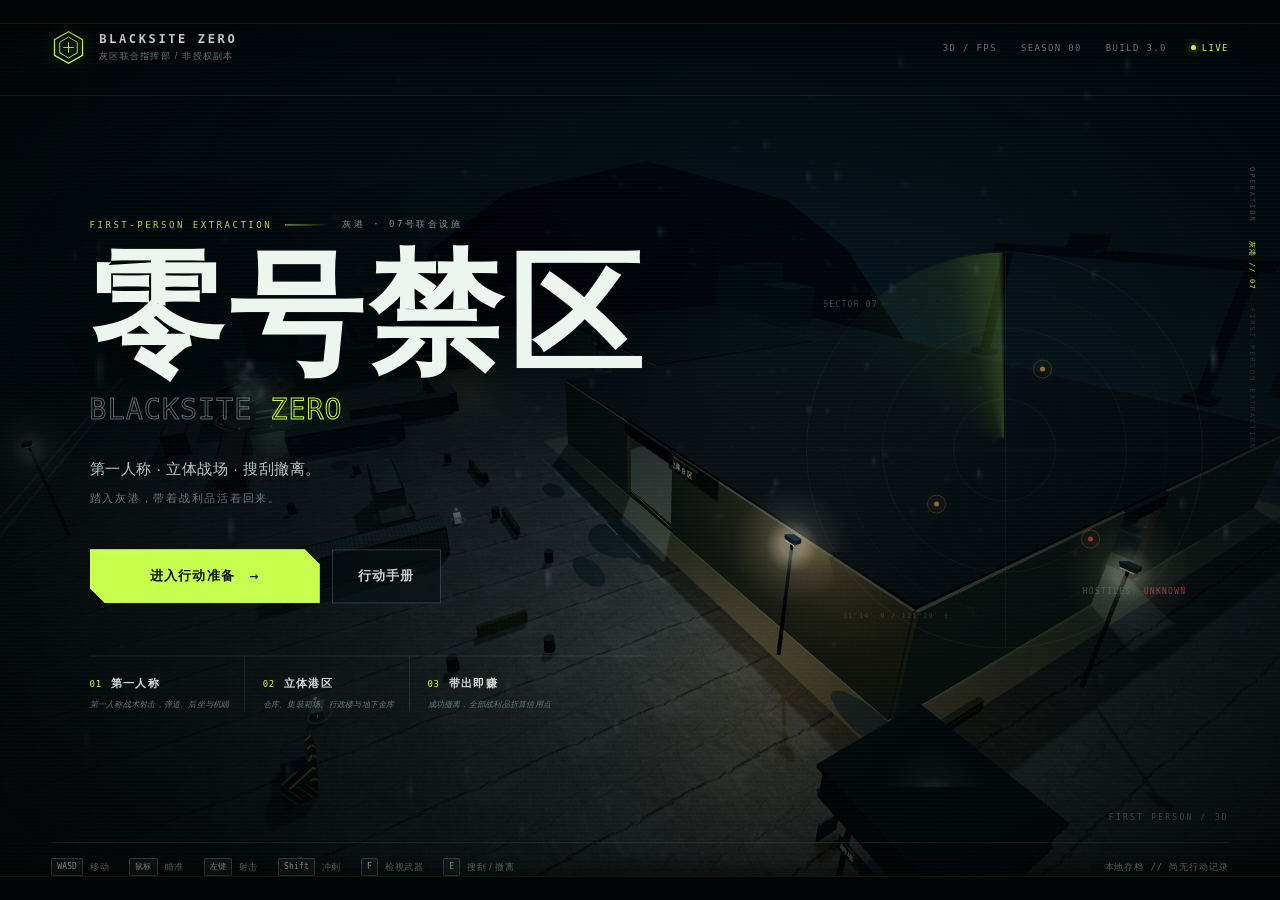
